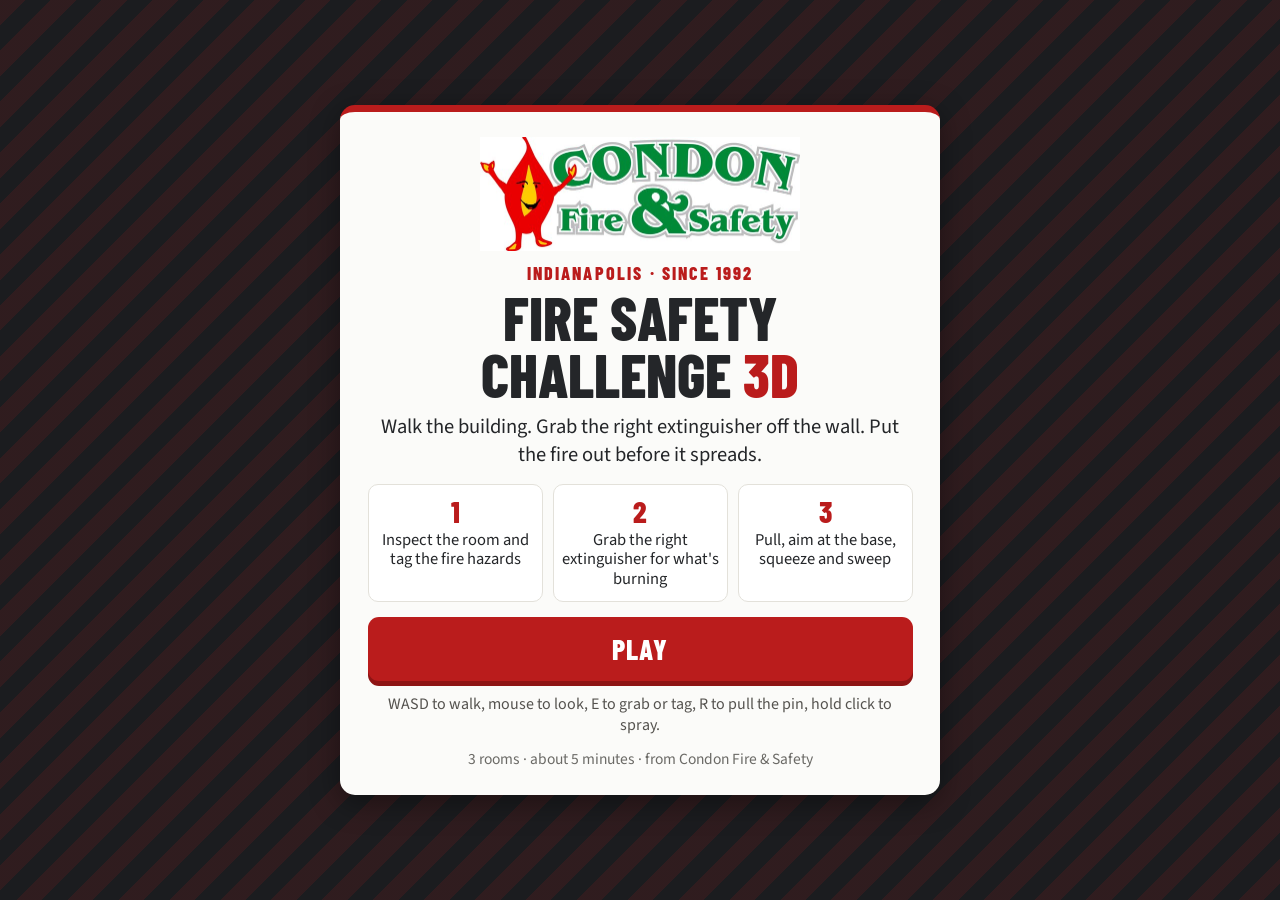
==== 3d/index.html @ 9fadb609 "Add first-person 3D version at /3d/" ====
<!DOCTYPE html>
<html lang="en">
<head>
<meta charset="utf-8">
<meta name="viewport" content="width=device-width,initial-scale=1,viewport-fit=cover,user-scalable=no">
<link rel="apple-touch-icon" sizes="180x180" href="icons/apple-touch-icon.png">
<link rel="icon" type="image/png" sizes="32x32" href="icons/favicon-32.png">
<link rel="icon" type="image/png" sizes="192x192" href="icons/icon-192.png">
<link rel="manifest" href="manifest.webmanifest">
<meta name="apple-mobile-web-app-title" content="Fire Safety 3D">
<meta name="apple-mobile-web-app-capable" content="yes">
<meta name="mobile-web-app-capable" content="yes">
<meta name="apple-mobile-web-app-status-bar-style" content="black-translucent">
<title>Fire Safety Challenge 3D | Condon Fire &amp; Safety</title>
<meta name="description" content="Walk the building, grab the right extinguisher off the wall and put the fire out before it spreads. A free 3D fire safety game from Condon Fire &amp; Safety in Indianapolis.">
<meta property="og:title" content="Fire Safety Challenge 3D | Condon Fire &amp; Safety">
<meta property="og:description" content="Grab the right extinguisher and put the fire out before it spreads. Play the free 3D game from Condon Fire &amp; Safety, Indianapolis.">
<meta name="theme-color" content="#BA1C1C">
<style>
@font-face{font-family:'Barlow Condensed';font-weight:600;font-display:block;src:url([data-uri]) format('woff2')}
@font-face{font-family:'Barlow Condensed';font-weight:800;font-display:block;src:url([data-uri]) format('woff2')}
@font-face{font-family:'Source Sans 3';font-weight:200 900;font-display:block;src:url([data-uri]) format('woff2')}
:root{--red:#BA1C1C;--redd:#8E1414;--char:#242629;--char2:#33363B;--off:#FBFBF9;--green:#008937;--u:4px;--m:8px;
 --sat:env(safe-area-inset-top,0px);--sab:env(safe-area-inset-bottom,0px);--sal:env(safe-area-inset-left,0px);--sar:env(safe-area-inset-right,0px)}
*{box-sizing:border-box}
html,body{margin:0;width:100%;height:100%;background:#111;overflow:hidden;overscroll-behavior:none;position:fixed;inset:0}
body{font-family:'Source Sans 3',system-ui,-apple-system,Segoe UI,Roboto,sans-serif;color:var(--char);-webkit-user-select:none;user-select:none;-webkit-tap-highlight-color:transparent;-webkit-touch-callout:none;-webkit-text-size-adjust:100%}
#game{position:fixed;inset:0;overflow:hidden;touch-action:none}
#game canvas{position:absolute;inset:0;width:100%;height:100%;display:block;touch-action:none}
/* ---------- HUD ---------- */
#hud{position:absolute;inset:0;pointer-events:none;display:none;font-family:'Barlow Condensed',sans-serif;color:#fff}
#hud.on{display:block}
#bar{position:absolute;left:calc(var(--sal) + var(--m));right:calc(var(--sar) + var(--m));top:calc(var(--sat) + var(--m));display:flex;justify-content:space-between;align-items:flex-start;gap:var(--m)}
.chip{background:rgba(20,21,24,.72);border-radius:calc(var(--m)*1.1);padding:calc(var(--m)*.7) calc(var(--m)*1.3);border-left:4px solid var(--red)}
#roomT{font-weight:800;font-size:calc(var(--m)*2.1);letter-spacing:.06em;text-transform:uppercase;line-height:1}
#objT{font-weight:600;font-size:calc(var(--m)*1.9);line-height:1.1;margin-top:calc(var(--m)*.35);color:#ffd9a0;max-width:46vw}
#scoreBox{text-align:right;border-left:0;border-right:4px solid var(--red);margin-right:calc(var(--m)*5.4)}
#scoreT{font-weight:800;font-size:calc(var(--m)*2.6);line-height:1}
#timeT{font-weight:600;font-size:calc(var(--m)*1.8);color:#ddd;line-height:1.1;margin-top:calc(var(--m)*.3)}
#arrow{position:absolute;left:50%;top:calc(var(--sat) + var(--m)*8.6);width:calc(var(--m)*5);height:calc(var(--m)*5);margin-left:calc(var(--m)*-2.5);display:none;filter:drop-shadow(0 1px 3px rgba(0,0,0,.8))}
#arrow svg{width:100%;height:100%}
#arrowL{position:absolute;left:50%;top:calc(var(--sat) + var(--m)*13.8);transform:translateX(-50%);font-weight:800;font-size:calc(var(--m)*1.6);letter-spacing:.08em;text-transform:uppercase;text-shadow:0 1px 3px #000;white-space:nowrap;display:none}
#cross{position:absolute;left:50%;top:50%;width:calc(var(--m)*3.2);height:calc(var(--m)*3.2);margin:calc(var(--m)*-1.6) 0 0 calc(var(--m)*-1.6);border:2px solid rgba(255,255,255,.85);border-radius:50%;box-shadow:0 0 0 1px rgba(0,0,0,.5)}
#cross::after{content:'';position:absolute;left:50%;top:50%;width:4px;height:4px;margin:-2px 0 0 -2px;background:#fff;border-radius:50%}
#cross.hot{border-color:#ffd23f;transform:scale(1.25)}
#cross.base{border-color:#3fe07a}
#cross.high{border-color:#ff9a3c}
#prompt{position:absolute;left:50%;top:calc(50% + var(--m)*3);transform:translateX(-50%);font-weight:800;font-size:calc(var(--m)*2);letter-spacing:.05em;text-transform:uppercase;background:rgba(20,21,24,.75);padding:calc(var(--m)*.5) calc(var(--m)*1.2);border-radius:var(--m);white-space:nowrap;display:none}
#prompt small{display:block;font-weight:600;font-size:.78em;letter-spacing:.02em;text-transform:none;color:#ddd}
#toast{position:absolute;left:50%;top:calc(var(--sat) + 22%);transform:translateX(-50%);max-width:min(88vw,620px);background:rgba(20,21,24,.86);color:#fff;border-radius:calc(var(--m)*1.2);padding:calc(var(--m)*1.1) calc(var(--m)*1.8);font-family:'Source Sans 3',sans-serif;font-size:calc(var(--m)*1.85);line-height:1.25;text-align:center;display:none;border-top:4px solid #888}
#toast b{display:block;font-family:'Barlow Condensed',sans-serif;font-weight:800;font-size:1.25em;letter-spacing:.04em;text-transform:uppercase;margin-bottom:2px}
#toast.good{border-top-color:#2ecc71}#toast.bad{border-top-color:#ff4d3d}#toast.warn{border-top-color:#ffb020}
#pops{position:absolute;inset:0}
.pop{position:absolute;left:50%;top:42%;transform:translateX(-50%);font-weight:800;font-size:calc(var(--m)*3);text-shadow:0 2px 4px #000;animation:pop 1.2s ease-out forwards;white-space:nowrap}
@keyframes pop{0%{opacity:0;transform:translate(-50%,10px) scale(.8)}15%{opacity:1;transform:translate(-50%,0) scale(1.1)}100%{opacity:0;transform:translate(-50%,-60px) scale(1)}}
#extP{position:absolute;left:50%;bottom:calc(var(--sab) + var(--m));transform:translateX(-50%);display:none;align-items:center;gap:calc(var(--m)*1);background:rgba(20,21,24,.72);border-radius:calc(var(--m)*1.2);padding:calc(var(--m)*.7) calc(var(--m)*1.2)}
#extN{font-weight:800;font-size:calc(var(--m)*1.9);letter-spacing:.04em;line-height:1;white-space:nowrap}
#extN small{display:block;font-weight:600;font-size:.8em;color:#ccc;letter-spacing:0}
#gauge{width:calc(var(--m)*9);height:calc(var(--m)*1.2);border-radius:99px;background:#444;overflow:hidden}
#gauge i{display:block;height:100%;width:100%;background:#2ecc71}
#pass{display:flex;gap:4px}
#pass span{width:calc(var(--m)*3.4);height:calc(var(--m)*3.4);border-radius:var(--m);background:#3a3c40;color:#999;font-weight:800;font-size:calc(var(--m)*2);display:flex;align-items:center;justify-content:center;position:relative;overflow:hidden}
#pass span.on{background:var(--green);color:#fff}
#pass span.warn{background:#c77a00;color:#fff}
#pass span em{position:absolute;left:0;bottom:0;height:3px;background:#ffd23f;width:0}
#keys{position:absolute;left:calc(var(--sal) + var(--m));bottom:calc(var(--sab) + var(--m));font-family:'Source Sans 3',sans-serif;font-size:calc(var(--m)*1.5);color:#eee;background:rgba(20,21,24,.6);padding:calc(var(--m)*.6) calc(var(--m)*1);border-radius:var(--m);line-height:1.35;display:none}
#keys b{font-family:'Barlow Condensed',sans-serif;font-weight:800;color:#ffd23f}
#lockHint{position:absolute;left:50%;top:62%;transform:translateX(-50%);font-weight:800;font-size:calc(var(--m)*2.2);letter-spacing:.05em;text-transform:uppercase;background:rgba(186,28,28,.92);padding:calc(var(--m)*.8) calc(var(--m)*1.6);border-radius:var(--m);display:none;white-space:nowrap}
#flash{position:absolute;inset:0;pointer-events:none;opacity:0;background:#fff;transition:opacity .35s}
#vign{position:absolute;inset:0;pointer-events:none;opacity:0;background:radial-gradient(ellipse at center,rgba(0,0,0,0) 45%,rgba(140,20,0,.55) 100%)}
/* touch controls */
.tc{display:none}
body.touch #hud.on .tc{display:flex}
body.touch #hud.on #keys{display:none!important}
#joy{position:absolute;width:calc(var(--m)*13);height:calc(var(--m)*13);margin:calc(var(--m)*-6.5) 0 0 calc(var(--m)*-6.5);border-radius:50%;background:rgba(255,255,255,.12);border:2px solid rgba(255,255,255,.35);display:none!important;pointer-events:none}
#joy.on{display:block!important}
#knob{position:absolute;left:50%;top:50%;width:calc(var(--m)*5.6);height:calc(var(--m)*5.6);border-radius:50%;background:rgba(255,255,255,.55);transform:translate(-50%,-50%)}
#joyHint{position:absolute;left:calc(var(--sal) + var(--m)*3);bottom:calc(var(--sab) + var(--m)*9);font-weight:800;font-size:calc(var(--m)*1.6);letter-spacing:.06em;color:rgba(255,255,255,.75);text-transform:uppercase;width:calc(var(--m)*14);height:calc(var(--m)*14);border-radius:50%;border:2px dashed rgba(255,255,255,.35);align-items:center;justify-content:center;text-align:center;line-height:1.1;pointer-events:none}
.tbtn{position:absolute;pointer-events:auto;border-radius:50%;align-items:center;justify-content:center;text-align:center;font-family:'Barlow Condensed',sans-serif;font-weight:800;text-transform:uppercase;letter-spacing:.04em;color:#fff;border:3px solid rgba(255,255,255,.75);touch-action:none;line-height:1}
#bSpray{right:calc(var(--sar) + var(--m)*2);bottom:calc(var(--sab) + var(--m)*8.5);width:calc(var(--m)*12.5);height:calc(var(--m)*12.5);background:rgba(186,28,28,.78);font-size:calc(var(--m)*2.3);flex-direction:column}
#bSpray small{font-size:.58em;font-weight:600;letter-spacing:.02em;margin-top:3px;opacity:.9}
#bSpray.down{background:rgba(255,80,60,.95);transform:scale(.95)}
#bSpray.off{opacity:.35}
#bAct{right:calc(var(--sar) + var(--m)*15.5);bottom:calc(var(--sab) + var(--m)*16);width:calc(var(--m)*9.4);height:calc(var(--m)*9.4);background:rgba(0,137,55,.85);font-size:calc(var(--m)*1.75);padding:4px}
#bAct.hide{display:none!important}
#bAct.down{transform:scale(.93)}
#bPin{right:calc(var(--sar) + var(--m)*2.2);bottom:calc(var(--sab) + var(--m)*23);width:calc(var(--m)*12);height:calc(var(--m)*6);border-radius:calc(var(--m)*3);background:rgba(255,200,40,.9);color:#242629;border-color:#fff;font-size:calc(var(--m)*1.8)}
#bPin.hide{display:none!important}
#bPin i{font-style:normal;display:inline-block;margin-left:4px}
#topBtns{position:absolute;right:calc(var(--sar) + var(--m));top:calc(var(--sat) + var(--m));display:flex;flex-direction:column;gap:6px;pointer-events:auto}
.sq{width:calc(var(--m)*4.4);height:calc(var(--m)*4.4);border-radius:50%;border:0;background:rgba(20,21,24,.72);color:#fff;font-size:calc(var(--m)*2);cursor:pointer;touch-action:manipulation;display:flex;align-items:center;justify-content:center;padding:0}
/* ---------- overlays (same look as the 2D game) ---------- */
.ov{position:fixed;inset:0;display:none;flex-direction:column;align-items:center;justify-content:flex-start;padding:calc(var(--u)*4 + var(--sat)) calc(var(--u)*4 + var(--sar)) calc(var(--u)*4 + var(--sab)) calc(var(--u)*4 + var(--sal));text-align:center;background:rgba(36,38,41,.84);-webkit-backdrop-filter:blur(3px);backdrop-filter:blur(3px);overflow-y:auto;touch-action:pan-y;z-index:20;-webkit-overflow-scrolling:touch}
.ov.on{display:flex}
#title{background:#1b1c1f repeating-linear-gradient(135deg,rgba(186,28,28,.13) 0 18px,transparent 18px 36px)}
.panel{margin:auto 0;flex-shrink:0;background:var(--off);border-radius:calc(var(--u)*3);width:100%;max-width:calc(var(--u)*120);padding:calc(var(--u)*5) calc(var(--u)*5.5);box-shadow:0 calc(var(--u)*1.5) calc(var(--u)*6) rgba(0,0,0,.4);border-top:calc(var(--u)*1.4) solid var(--red)}
.logo{display:block;width:62%;max-width:320px;margin:0 auto calc(var(--u)*2.5)}
.kick{font:800 calc(var(--u)*3.6)/1 'Barlow Condensed',sans-serif;letter-spacing:.12em;color:var(--red);text-transform:uppercase}
h1,h2{font-family:'Barlow Condensed',sans-serif;font-weight:800;text-transform:uppercase;margin:calc(var(--u)*1.5) 0;line-height:.95;color:var(--char)}
h1{font-size:calc(var(--u)*12)}h1 em{font-style:normal;color:var(--red)}h2{font-size:calc(var(--u)*9)}
p{font-size:calc(var(--u)*4.1);line-height:1.35;margin:calc(var(--u)*2) 0}
.steps{display:flex;gap:calc(var(--u)*2);margin:calc(var(--u)*3) 0}
.steps div{flex:1;background:#fff;border:1px solid #e3e1da;border-radius:calc(var(--u)*2);padding:calc(var(--u)*2.2) calc(var(--u)*1.2);font-size:calc(var(--u)*3.3);line-height:1.2}
.steps b{display:block;font:800 calc(var(--u)*6)/1 'Barlow Condensed',sans-serif;color:var(--red);margin-bottom:calc(var(--u)*1)}
.classes{display:grid;grid-template-columns:1fr 1fr;gap:calc(var(--u)*1.6);margin:calc(var(--u)*2.5) 0;text-align:left}
.classes div{background:#fff;border:1px solid #e3e1da;border-radius:calc(var(--u)*1.8);padding:calc(var(--u)*1.6) calc(var(--u)*2);font-size:calc(var(--u)*3.2);line-height:1.2;display:flex;align-items:center;gap:calc(var(--u)*2)}
.classes b{font:800 calc(var(--u)*7)/1 'Barlow Condensed',sans-serif;color:#fff;background:var(--char);border-radius:calc(var(--u)*1.2);min-width:calc(var(--u)*9);text-align:center;padding:calc(var(--u)*.8) 0}
.classes .A b{background:#1f8f3a}.classes .B b{background:#c0392b}.classes .C b{background:#2367c9}.classes .K b{background:#222}
.btn{display:block;width:100%;border:0;border-radius:calc(var(--u)*2.2);padding:calc(var(--u)*3.6) calc(var(--u)*3);margin:calc(var(--u)*2.4) 0 0;font:800 calc(var(--u)*5.6)/1 'Barlow Condensed',sans-serif;letter-spacing:.05em;text-transform:uppercase;text-decoration:none;cursor:pointer;background:var(--red);color:#fff;box-shadow:0 calc(var(--u)*1) 0 var(--redd);touch-action:manipulation}
.btn:active{transform:translateY(calc(var(--u)*.6));box-shadow:0 calc(var(--u)*.4) 0 var(--redd)}
.btn.ghost{background:transparent;color:var(--char);box-shadow:none;border:2px solid #cfcac0;font-size:calc(var(--u)*4.6);padding:calc(var(--u)*2.8)}
.row{display:flex;gap:calc(var(--u)*2)}.row .btn{flex:1}
.tip{background:#fff;border-left:calc(var(--u)*1.2) solid var(--green);border-radius:calc(var(--u)*1.5);text-align:left;padding:calc(var(--u)*2.5) calc(var(--u)*3);margin:calc(var(--u)*3) 0 calc(var(--u)*1);font-size:calc(var(--u)*3.8);line-height:1.35}
.tip b{display:block;font:800 calc(var(--u)*3.4)/1 'Barlow Condensed',sans-serif;letter-spacing:.1em;color:var(--green);margin-bottom:calc(var(--u)*1)}
.res{text-align:left;margin:calc(var(--u)*2) 0;font-size:calc(var(--u)*3.6);line-height:1.3}
.res div{display:flex;justify-content:space-between;gap:calc(var(--u)*3);padding:calc(var(--u)*1) 0;border-bottom:1px solid #e6e3dc}
.res div span:last-child{font-weight:800;white-space:nowrap}
.res .neg span:last-child{color:#c0392b}.res .pos span:last-child{color:var(--green)}
.big{font:800 calc(var(--u)*20)/1 'Barlow Condensed',sans-serif;color:var(--red);margin:calc(var(--u)*1) 0}
.stats{display:flex;gap:calc(var(--u)*2);margin:calc(var(--u)*3) 0}
.stats div{flex:1;background:#fff;border-radius:calc(var(--u)*1.8);padding:calc(var(--u)*2);font-size:calc(var(--u)*3.1);border:1px solid #e3e1da}
.stats b{display:block;font:800 calc(var(--u)*7)/1 'Barlow Condensed',sans-serif}
.cta{background:var(--char);color:#fff;border-radius:calc(var(--u)*2.5);padding:calc(var(--u)*4);margin-top:calc(var(--u)*3)}
.cta h3{font:800 calc(var(--u)*6.4)/1 'Barlow Condensed',sans-serif;text-transform:uppercase;margin:0 0 calc(var(--u)*1.5)}
.cta p{margin:0 0 calc(var(--u)*1);font-size:calc(var(--u)*3.7);color:#d9d7d0}
.small{font-size:calc(var(--u)*3.1);color:#6b6a66;margin:calc(var(--u)*2.5) 0 0;line-height:1.35}
.cta .small{color:#b9b7b0}
.best{font:600 calc(var(--u)*4)/1 'Barlow Condensed',sans-serif;letter-spacing:.06em;color:#6b6a66;margin-top:calc(var(--u)*2.5);text-transform:uppercase}
.perf{display:none;margin:calc(var(--u)*2.2) 0 0;font-size:calc(var(--u)*3.4);line-height:1.3;color:#3d3c39}
.perf b{display:block;font:800 calc(var(--u)*5.4)/1 'Barlow Condensed',sans-serif;letter-spacing:.06em;color:var(--green);text-transform:uppercase;margin-bottom:calc(var(--u)*.8)}
#eReward{display:none;background:var(--green);box-shadow:0 calc(var(--u)*1) 0 #00602a}
#reward .panel{text-align:left}#reward h2{font-size:calc(var(--u)*8)}
#reward p{font-size:calc(var(--u)*3.8);line-height:1.35;margin:calc(var(--u)*1.5) 0}
.pv{background:#fff3c4;border:2px solid #e2b11a;border-radius:calc(var(--u)*1.5);padding:calc(var(--u)*2) calc(var(--u)*2.6);font-size:calc(var(--u)*3.4);line-height:1.3;margin-bottom:calc(var(--u)*2.5);color:#5a4500}
#end .panel{max-width:calc(var(--u)*125)}
#end .logo{width:46%}
#end .big{font-size:calc(var(--u)*15);margin:0}
.ctrlnote{font-size:calc(var(--u)*3.2);color:#55534f;margin-top:calc(var(--u)*2);line-height:1.35}
.btn:focus-visible,.sq:focus-visible{outline:3px solid #ffd23f;outline-offset:3px}
#loading{position:fixed;inset:0;display:flex;align-items:center;justify-content:center;background:#1b1c1f;color:#fff;font:800 22px 'Barlow Condensed',sans-serif;letter-spacing:.1em;z-index:30}
#loading.off{display:none}
#noGL{display:none}
@media (orientation:landscape) and (max-height:500px){
 .panel{max-width:min(calc(var(--u)*175),94vw)}
 #title .panel{display:grid;grid-template-columns:1fr 1.15fr;column-gap:calc(var(--u)*5);align-items:center;text-align:left}
 #title .tcol1{grid-column:1}#title .tcol2{grid-column:2;grid-row:1/span 2}
 #title .logo{margin-left:0}
 #end .panel{display:grid;grid-template-columns:1fr 1.1fr;column-gap:calc(var(--u)*5);align-items:center}
 #end .ecol{grid-column:1;grid-row:1}#end .cta{grid-column:2;grid-row:1/3;margin-top:0}#end .erow{grid-column:1;grid-row:2;align-self:start}
}
</style>
</head>
<body>
<div id="loading">LOADING&hellip;</div>
<div id="game">
 <div id="hud">
  <div id="bar">
   <div class="chip"><div id="roomT">The Office &middot; 1/3</div><div id="objT"></div></div>
   <div class="chip" id="scoreBox"><div id="scoreT">0</div><div id="timeT">0:00</div></div>
  </div>
  <div id="arrow"><svg viewBox="0 0 40 40"><path d="M20 3 L35 34 L20 26 L5 34 Z" fill="#ffd23f" stroke="#000" stroke-width="2" stroke-linejoin="round"/></svg></div>
  <div id="arrowL"></div>
  <div id="cross"></div>
  <div id="prompt"></div>
  <div id="toast"></div>
  <div id="pops"></div>
  <div id="extP"><div id="extN">ABC<small>Class A B C</small></div><div><div id="gauge"><i></i></div></div><div id="pass"><span id="pP">P<em></em></span><span id="pA">A</span><span id="pS">S</span><span id="pW">S<em></em></span></div></div>
  <div id="keys"><b>WASD</b> move &middot; <b>Mouse</b> look &middot; <b>E</b> grab / tag / pull station &middot; <b>R</b> pull pin &middot; <b>Hold click</b> or <b>Space</b> to spray, move the mouse side to side to sweep &middot; <b>Esc</b> pause</div>
  <div id="lockHint">Click to look around</div>
  <div class="tc" id="joyHint">Move</div>
  <div class="tc" id="joy"><div id="knob"></div></div>
  <div class="tc tbtn" id="bSpray">Spray<small>hold &amp; slide</small></div>
  <div class="tc tbtn" id="bAct">Grab</div>
  <div class="tc tbtn hide" id="bPin">Pull pin <i>&rarr;</i></div>
  <div id="topBtns"><button class="sq" id="bPause" aria-label="Pause">&#10074;&#10074;</button><button class="sq" id="mute" aria-label="Sound on or off">&#128266;</button></div>
  <div id="vign"></div>
  <div id="flash"></div>
 </div>
</div>
<img id="logoImg" src="[data-uri]" alt="" style="display:none">

<div class="ov on" id="title"><div class="panel">
 <div class="tcol1">
  <img class="logo" src="[data-uri]" alt="Condon Fire &amp; Safety">
  <div class="kick">Indianapolis &middot; Since 1992</div>
  <h1>Fire Safety<br>Challenge <em>3D</em></h1>
  <p>Walk the building. Grab the right extinguisher off the wall. Put the fire out before it spreads.</p>
 </div>
 <div class="tcol2">
  <div class="steps"><div><b>1</b>Inspect the room and tag the fire hazards</div><div><b>2</b>Grab the right extinguisher for what's burning</div><div><b>3</b>Pull, aim at the base, squeeze and sweep</div></div>
  <button class="btn" id="play">Play</button>
  <div class="best" id="bestT"></div>
  <div class="ctrlnote" id="ctrlNote"></div>
  <div class="small">3 rooms &middot; about 5 minutes &middot; from Condon Fire &amp; Safety</div>
 </div>
</div></div>

<div class="ov" id="card"><div class="panel">
 <div class="kick" id="cKick"></div>
 <h2 id="cHead"></h2>
 <p id="cBody"></p>
 <div id="cExtra"></div>
 <div class="tip" id="cTip"><b>CONDON TIP</b><span></span></div>
 <button class="btn" id="cBtn">Start</button>
</div></div>

<div class="ov" id="end"><div class="panel"><div class="ecol">
 <img class="logo" src="[data-uri]" alt="Condon Fire &amp; Safety">
 <div class="kick">Your score</div>
 <div class="big" id="eScore">0</div>
 <div class="stats"><div><b id="eHaz">0/12</b>hazards found</div><div><b id="eFire">0/3</b>fires out</div><div><b id="eRush">0/1</b>kitchen pull</div></div>
 <div class="best" id="eBest"></div>
 <div class="perf" id="ePerfect"></div>
 <button class="btn" id="eReward" type="button">Claim 5% off</button>
 </div>
 <div class="cta">
  <h3>Is your building ready for real?</h3>
  <p>Condon inspects and services extinguishers, exit and emergency lights, kitchen and paint booth suppression, and hydrants, and runs hands-on extinguisher training.</p>
  <a class="btn" id="eBook" href="https://condonfire.com/request-service" target="_blank" rel="noopener">Book an inspection</a>
  <div class="row"><a class="btn" id="eCall" href="tel:+13177870472" style="background:#fff;color:#242629;box-shadow:0 calc(var(--u)*1) 0 #9a9890">Call 317-787-0472</a><a class="btn" id="eTrain" href="https://condonfire.com/request-service" target="_blank" rel="noopener" style="background:var(--green);box-shadow:0 calc(var(--u)*1) 0 #00602a">Book training</a></div>
  <div class="small">Veteran-founded, locally owned &middot; 5324 English Ave, Indianapolis &middot; Mon&ndash;Fri 8 a.m.&ndash;4 p.m. &middot; 24-hour emergency service &middot; <a href="https://condonfire.com/" target="_blank" rel="noopener" style="color:#fff">condonfire.com</a></div>
 </div>
 <div class="row erow"><button class="btn ghost" id="eShare">Share score</button><button class="btn ghost" id="eAgain">Play again</button></div>
</div></div>

<div class="ov" id="pause"><div class="panel">
 <div class="kick">Paused</div>
 <h2>Game paused</h2>
 <p>The clock and the fire are stopped. Pick up right where you left off.</p>
 <button class="btn" id="pBtn">Resume</button>
 <button class="btn ghost" id="pQuit">Quit to title</button>
</div></div>

<div class="ov" id="reward"><div class="panel">
 <div class="pv" id="rPrev"><b>Preview only.</b> This reward isn't an active offer yet, and this code can't be used.</div>
 <div class="kick">Top score reward</div>
 <h2>5% off your next Condon service</h2>
 <div id="rDone"><div class="tip"><b id="rDoneHead">Your reward code</b><span id="rDoneBody"></span></div></div>
 <button class="btn ghost" id="rBack" type="button">Back to my score</button>
</div></div>

<div class="ov" id="noGL"><div class="panel"><div class="kick">Sorry</div><h2>3D isn't available</h2><p>This browser couldn't start 3D graphics. Try Safari or Chrome, or play the original Fire Safety Challenge.</p><a class="btn" href="https://johnny4958.github.io/condon-fire-game/">Play the original</a></div></div>
<script>(()=>{var Wu=0,kc=1,Xu=2;var Vh=1,qu=2,Ln=3,ti=0,Ge=1,Ke=2,Kn=0,Jn=1,Ur=2,Hc=3,Vc=4,Yu=5,_i=100,$u=101,Zu=102,Ku=103,Ju=104,Qu=200,ju=201,td=202,ed=203,wo=204,To=205,nd=206,id=207,sd=208,rd=209,ad=210,od=211,ld=212,cd=213,hd=214,Ao=0,Ro=1,Co=2,es=3,Po=4,Io=5,Lo=6,Do=7,da=0,ud=1,dd=2,Qn=0,fd=1,pd=2,md=3,gd=4,_d=5,xd=6,yd=7;var Gh=300,ns=301,is=302,Uo=303,No=304,fa=306,Ds=1e3,yi=1001,Fo=1002,en=1003,vd=1004;var tr=1005;var hn=1006,Ha=1007;var vi=1008;var Fn=1009,Wh=1010,Xh=1011,Us=1012,Kl=1013,Mi=1014,Un=1015,Vs=1016,Jl=1017,Ql=1018,ss=1020,qh=35902,Yh=1021,$h=1022,un=1023,Zh=1024,Kh=1025,Qi=1026,rs=1027,Jh=1028,jl=1029,Qh=1030,tc=1031;var ec=1033,Rr=33776,Cr=33777,Pr=33778,Ir=33779,Oo=35840,Bo=35841,zo=35842,ko=35843,Ho=36196,Vo=37492,Go=37496,Wo=37808,Xo=37809,qo=37810,Yo=37811,$o=37812,Zo=37813,Ko=37814,Jo=37815,Qo=37816,jo=37817,tl=37818,el=37819,nl=37820,il=37821,Lr=36492,sl=36494,rl=36495,jh=36283,al=36284,ol=36285,ll=36286;var Nr=2300,cl=2301,Va=2302,Gc=2400,Wc=2401,Xc=2402;var Md=3200,Sd=3201;var nc=0,bd=1,$n="",Ve="srgb",si="srgb-linear",ic="display-p3",pa="display-p3-linear",Fr="linear",le="srgb",Or="rec709",Br="p3";var Di=7680;var qc=519,Ed=512,wd=513,Td=514,tu=515,Ad=516,Rd=517,Cd=518,Pd=519,hl=35044,ma=35048;var Yc="300 es",Nn=2e3,zr=2001,ei=class{addEventListener(t,e){this._listeners===void 0&&(this._listeners={});let n=this._listeners;n[t]===void 0&&(n[t]=[]),n[t].indexOf(e)===-1&&n[t].push(e)}hasEventListener(t,e){if(this._listeners===void 0)return!1;let n=this._listeners;return n[t]!==void 0&&n[t].indexOf(e)!==-1}removeEventListener(t,e){if(this._listeners===void 0)return;let s=this._listeners[t];if(s!==void 0){let r=s.indexOf(e);r!==-1&&s.splice(r,1)}}dispatchEvent(t){if(this._listeners===void 0)return;let n=this._listeners[t.type];if(n!==void 0){t.target=this;let s=n.slice(0);for(let r=0,a=s.length;r<a;r++)s[r].call(this,t);t.target=null}}},Ie=["00","01","02","03","04","05","06","07","08","09","0a","0b","0c","0d","0e","0f","10","11","12","13","14","15","16","17","18","19","1a","1b","1c","1d","1e","1f","20","21","22","23","24","25","26","27","28","29","2a","2b","2c","2d","2e","2f","30","31","32","33","34","35","36","37","38","39","3a","3b","3c","3d","3e","3f","40","41","42","43","44","45","46","47","48","49","4a","4b","4c","4d","4e","4f","50","51","52","53","54","55","56","57","58","59","5a","5b","5c","5d","5e","5f","60","61","62","63","64","65","66","67","68","69","6a","6b","6c","6d","6e","6f","70","71","72","73","74","75","76","77","78","79","7a","7b","7c","7d","7e","7f","80","81","82","83","84","85","86","87","88","89","8a","8b","8c","8d","8e","8f","90","91","92","93","94","95","96","97","98","99","9a","9b","9c","9d","9e","9f","a0","a1","a2","a3","a4","a5","a6","a7","a8","a9","aa","ab","ac","ad","ae","af","b0","b1","b2","b3","b4","b5","b6","b7","b8","b9","ba","bb","bc","bd","be","bf","c0","c1","c2","c3","c4","c5","c6","c7","c8","c9","ca","cb","cc","cd","ce","cf","d0","d1","d2","d3","d4","d5","d6","d7","d8","d9","da","db","dc","dd","de","df","e0","e1","e2","e3","e4","e5","e6","e7","e8","e9","ea","eb","ec","ed","ee","ef","f0","f1","f2","f3","f4","f5","f6","f7","f8","f9","fa","fb","fc","fd","fe","ff"];var Ga=Math.PI/180,ul=180/Math.PI;function jn(){let i=Math.random()*4294967295|0,t=Math.random()*4294967295|0,e=Math.random()*4294967295|0,n=Math.random()*4294967295|0;return(Ie[i&255]+Ie[i>>8&255]+Ie[i>>16&255]+Ie[i>>24&255]+"-"+Ie[t&255]+Ie[t>>8&255]+"-"+Ie[t>>16&15|64]+Ie[t>>24&255]+"-"+Ie[e&63|128]+Ie[e>>8&255]+"-"+Ie[e>>16&255]+Ie[e>>24&255]+Ie[n&255]+Ie[n>>8&255]+Ie[n>>16&255]+Ie[n>>24&255]).toLowerCase()}function De(i,t,e){return Math.max(t,Math.min(e,i))}function Id(i,t){return(i%t+t)%t}function Wa(i,t,e){return(1-e)*i+e*t}function Sn(i,t){switch(t.constructor){case Float32Array:return i;case Uint32Array:return i/4294967295;case Uint16Array:return i/65535;case Uint8Array:return i/255;case Int32Array:return Math.max(i/2147483647,-1);case Int16Array:return Math.max(i/32767,-1);case Int8Array:return Math.max(i/127,-1);default:throw new Error("Invalid component type.")}}function ie(i,t){switch(t.constructor){case Float32Array:return i;case Uint32Array:return Math.round(i*4294967295);case Uint16Array:return Math.round(i*65535);case Uint8Array:return Math.round(i*255);case Int32Array:return Math.round(i*2147483647);case Int16Array:return Math.round(i*32767);case Int8Array:return Math.round(i*127);default:throw new Error("Invalid component type.")}}var vt=class i{constructor(t=0,e=0){i.prototype.isVector2=!0,this.x=t,this.y=e}get width(){return this.x}set width(t){this.x=t}get height(){return this.y}set height(t){this.y=t}set(t,e){return this.x=t,this.y=e,this}setScalar(t){return this.x=t,this.y=t,this}setX(t){return this.x=t,this}setY(t){return this.y=t,this}setComponent(t,e){switch(t){case 0:this.x=e;break;case 1:this.y=e;break;default:throw new Error("index is out of range: "+t)}return this}getComponent(t){switch(t){case 0:return this.x;case 1:return this.y;default:throw new Error("index is out of range: "+t)}}clone(){return new this.constructor(this.x,this.y)}copy(t){return this.x=t.x,this.y=t.y,this}add(t){return this.x+=t.x,this.y+=t.y,this}addScalar(t){return this.x+=t,this.y+=t,this}addVectors(t,e){return this.x=t.x+e.x,this.y=t.y+e.y,this}addScaledVector(t,e){return this.x+=t.x*e,this.y+=t.y*e,this}sub(t){return this.x-=t.x,this.y-=t.y,this}subScalar(t){return this.x-=t,this.y-=t,this}subVectors(t,e){return this.x=t.x-e.x,this.y=t.y-e.y,this}multiply(t){return this.x*=t.x,this.y*=t.y,this}multiplyScalar(t){return this.x*=t,this.y*=t,this}divide(t){return this.x/=t.x,this.y/=t.y,this}divideScalar(t){return this.multiplyScalar(1/t)}applyMatrix3(t){let e=this.x,n=this.y,s=t.elements;return this.x=s[0]*e+s[3]*n+s[6],this.y=s[1]*e+s[4]*n+s[7],this}min(t){return this.x=Math.min(this.x,t.x),this.y=Math.min(this.y,t.y),this}max(t){return this.x=Math.max(this.x,t.x),this.y=Math.max(this.y,t.y),this}clamp(t,e){return this.x=Math.max(t.x,Math.min(e.x,this.x)),this.y=Math.max(t.y,Math.min(e.y,this.y)),this}clampScalar(t,e){return this.x=Math.max(t,Math.min(e,this.x)),this.y=Math.max(t,Math.min(e,this.y)),this}clampLength(t,e){let n=this.length();return this.divideScalar(n||1).multiplyScalar(Math.max(t,Math.min(e,n)))}floor(){return this.x=Math.floor(this.x),this.y=Math.floor(this.y),this}ceil(){return this.x=Math.ceil(this.x),this.y=Math.ceil(this.y),this}round(){return this.x=Math.round(this.x),this.y=Math.round(this.y),this}roundToZero(){return this.x=Math.trunc(this.x),this.y=Math.trunc(this.y),this}negate(){return this.x=-this.x,this.y=-this.y,this}dot(t){return this.x*t.x+this.y*t.y}cross(t){return this.x*t.y-this.y*t.x}lengthSq(){return this.x*this.x+this.y*this.y}length(){return Math.sqrt(this.x*this.x+this.y*this.y)}manhattanLength(){return Math.abs(this.x)+Math.abs(this.y)}normalize(){return this.divideScalar(this.length()||1)}angle(){return Math.atan2(-this.y,-this.x)+Math.PI}angleTo(t){let e=Math.sqrt(this.lengthSq()*t.lengthSq());if(e===0)return Math.PI/2;let n=this.dot(t)/e;return Math.acos(De(n,-1,1))}distanceTo(t){return Math.sqrt(this.distanceToSquared(t))}distanceToSquared(t){let e=this.x-t.x,n=this.y-t.y;return e*e+n*n}manhattanDistanceTo(t){return Math.abs(this.x-t.x)+Math.abs(this.y-t.y)}setLength(t){return this.normalize().multiplyScalar(t)}lerp(t,e){return this.x+=(t.x-this.x)*e,this.y+=(t.y-this.y)*e,this}lerpVectors(t,e,n){return this.x=t.x+(e.x-t.x)*n,this.y=t.y+(e.y-t.y)*n,this}equals(t){return t.x===this.x&&t.y===this.y}fromArray(t,e=0){return this.x=t[e],this.y=t[e+1],this}toArray(t=[],e=0){return t[e]=this.x,t[e+1]=this.y,t}fromBufferAttribute(t,e){return this.x=t.getX(e),this.y=t.getY(e),this}rotateAround(t,e){let n=Math.cos(e),s=Math.sin(e),r=this.x-t.x,a=this.y-t.y;return this.x=r*n-a*s+t.x,this.y=r*s+a*n+t.y,this}random(){return this.x=Math.random(),this.y=Math.random(),this}*[Symbol.iterator](){yield this.x,yield this.y}},Ot=class i{constructor(t,e,n,s,r,a,o,l,c){i.prototype.isMatrix3=!0,this.elements=[1,0,0,0,1,0,0,0,1],t!==void 0&&this.set(t,e,n,s,r,a,o,l,c)}set(t,e,n,s,r,a,o,l,c){let h=this.elements;return h[0]=t,h[1]=s,h[2]=o,h[3]=e,h[4]=r,h[5]=l,h[6]=n,h[7]=a,h[8]=c,this}identity(){return this.set(1,0,0,0,1,0,0,0,1),this}copy(t){let e=this.elements,n=t.elements;return e[0]=n[0],e[1]=n[1],e[2]=n[2],e[3]=n[3],e[4]=n[4],e[5]=n[5],e[6]=n[6],e[7]=n[7],e[8]=n[8],this}extractBasis(t,e,n){return t.setFromMatrix3Column(this,0),e.setFromMatrix3Column(this,1),n.setFromMatrix3Column(this,2),this}setFromMatrix4(t){let e=t.elements;return this.set(e[0],e[4],e[8],e[1],e[5],e[9],e[2],e[6],e[10]),this}multiply(t){return this.multiplyMatrices(this,t)}premultiply(t){return this.multiplyMatrices(t,this)}multiplyMatrices(t,e){let n=t.elements,s=e.elements,r=this.elements,a=n[0],o=n[3],l=n[6],c=n[1],h=n[4],u=n[7],d=n[2],m=n[5],g=n[8],v=s[0],f=s[3],p=s[6],w=s[1],x=s[4],b=s[7],L=s[2],R=s[5],T=s[8];return r[0]=a*v+o*w+l*L,r[3]=a*f+o*x+l*R,r[6]=a*p+o*b+l*T,r[1]=c*v+h*w+u*L,r[4]=c*f+h*x+u*R,r[7]=c*p+h*b+u*T,r[2]=d*v+m*w+g*L,r[5]=d*f+m*x+g*R,r[8]=d*p+m*b+g*T,this}multiplyScalar(t){let e=this.elements;return e[0]*=t,e[3]*=t,e[6]*=t,e[1]*=t,e[4]*=t,e[7]*=t,e[2]*=t,e[5]*=t,e[8]*=t,this}determinant(){let t=this.elements,e=t[0],n=t[1],s=t[2],r=t[3],a=t[4],o=t[5],l=t[6],c=t[7],h=t[8];return e*a*h-e*o*c-n*r*h+n*o*l+s*r*c-s*a*l}invert(){let t=this.elements,e=t[0],n=t[1],s=t[2],r=t[3],a=t[4],o=t[5],l=t[6],c=t[7],h=t[8],u=h*a-o*c,d=o*l-h*r,m=c*r-a*l,g=e*u+n*d+s*m;if(g===0)return this.set(0,0,0,0,0,0,0,0,0);let v=1/g;return t[0]=u*v,t[1]=(s*c-h*n)*v,t[2]=(o*n-s*a)*v,t[3]=d*v,t[4]=(h*e-s*l)*v,t[5]=(s*r-o*e)*v,t[6]=m*v,t[7]=(n*l-c*e)*v,t[8]=(a*e-n*r)*v,this}transpose(){let t,e=this.elements;return t=e[1],e[1]=e[3],e[3]=t,t=e[2],e[2]=e[6],e[6]=t,t=e[5],e[5]=e[7],e[7]=t,this}getNormalMatrix(t){return this.setFromMatrix4(t).invert().transpose()}transposeIntoArray(t){let e=this.elements;return t[0]=e[0],t[1]=e[3],t[2]=e[6],t[3]=e[1],t[4]=e[4],t[5]=e[7],t[6]=e[2],t[7]=e[5],t[8]=e[8],this}setUvTransform(t,e,n,s,r,a,o){let l=Math.cos(r),c=Math.sin(r);return this.set(n*l,n*c,-n*(l*a+c*o)+a+t,-s*c,s*l,-s*(-c*a+l*o)+o+e,0,0,1),this}scale(t,e){return this.premultiply(Xa.makeScale(t,e)),this}rotate(t){return this.premultiply(Xa.makeRotation(-t)),this}translate(t,e){return this.premultiply(Xa.makeTranslation(t,e)),this}makeTranslation(t,e){return t.isVector2?this.set(1,0,t.x,0,1,t.y,0,0,1):this.set(1,0,t,0,1,e,0,0,1),this}makeRotation(t){let e=Math.cos(t),n=Math.sin(t);return this.set(e,-n,0,n,e,0,0,0,1),this}makeScale(t,e){return this.set(t,0,0,0,e,0,0,0,1),this}equals(t){let e=this.elements,n=t.elements;for(let s=0;s<9;s++)if(e[s]!==n[s])return!1;return!0}fromArray(t,e=0){for(let n=0;n<9;n++)this.elements[n]=t[n+e];return this}toArray(t=[],e=0){let n=this.elements;return t[e]=n[0],t[e+1]=n[1],t[e+2]=n[2],t[e+3]=n[3],t[e+4]=n[4],t[e+5]=n[5],t[e+6]=n[6],t[e+7]=n[7],t[e+8]=n[8],t}clone(){return new this.constructor().fromArray(this.elements)}},Xa=new Ot;function eu(i){for(let t=i.length-1;t>=0;--t)if(i[t]>=65535)return!0;return!1}function kr(i){return document.createElementNS("http://www.w3.org/1999/xhtml",i)}function Ld(){let i=kr("canvas");return i.style.display="block",i}var $c={};function Dr(i){i in $c||($c[i]=!0,console.warn(i))}function Dd(i,t,e){return new Promise(function(n,s){function r(){switch(i.clientWaitSync(t,i.SYNC_FLUSH_COMMANDS_BIT,0)){case i.WAIT_FAILED:s();break;case i.TIMEOUT_EXPIRED:setTimeout(r,e);break;default:n()}}setTimeout(r,e)})}function Ud(i){let t=i.elements;t[2]=.5*t[2]+.5*t[3],t[6]=.5*t[6]+.5*t[7],t[10]=.5*t[10]+.5*t[11],t[14]=.5*t[14]+.5*t[15]}function Nd(i){let t=i.elements;t[11]===-1?(t[10]=-t[10]-1,t[14]=-t[14]):(t[10]=-t[10],t[14]=-t[14]+1)}var Zc=new Ot().set(.8224621,.177538,0,.0331941,.9668058,0,.0170827,.0723974,.9105199),Kc=new Ot().set(1.2249401,-.2249404,0,-.0420569,1.0420571,0,-.0196376,-.0786361,1.0982735),vs={[si]:{transfer:Fr,primaries:Or,luminanceCoefficients:[.2126,.7152,.0722],toReference:i=>i,fromReference:i=>i},[Ve]:{transfer:le,primaries:Or,luminanceCoefficients:[.2126,.7152,.0722],toReference:i=>i.convertSRGBToLinear(),fromReference:i=>i.convertLinearToSRGB()},[pa]:{transfer:Fr,primaries:Br,luminanceCoefficients:[.2289,.6917,.0793],toReference:i=>i.applyMatrix3(Kc),fromReference:i=>i.applyMatrix3(Zc)},[ic]:{transfer:le,primaries:Br,luminanceCoefficients:[.2289,.6917,.0793],toReference:i=>i.convertSRGBToLinear().applyMatrix3(Kc),fromReference:i=>i.applyMatrix3(Zc).convertLinearToSRGB()}},Fd=new Set([si,pa]),Qt={enabled:!0,_workingColorSpace:si,get workingColorSpace(){return this._workingColorSpace},set workingColorSpace(i){if(!Fd.has(i))throw new Error(`Unsupported working color space, "${i}".`);this._workingColorSpace=i},convert:function(i,t,e){if(this.enabled===!1||t===e||!t||!e)return i;let n=vs[t].toReference,s=vs[e].fromReference;return s(n(i))},fromWorkingColorSpace:function(i,t){return this.convert(i,this._workingColorSpace,t)},toWorkingColorSpace:function(i,t){return this.convert(i,t,this._workingColorSpace)},getPrimaries:function(i){return vs[i].primaries},getTransfer:function(i){return i===$n?Fr:vs[i].transfer},getLuminanceCoefficients:function(i,t=this._workingColorSpace){return i.fromArray(vs[t].luminanceCoefficients)}};function ji(i){return i<.04045?i*.0773993808:Math.pow(i*.9478672986+.0521327014,2.4)}function qa(i){return i<.0031308?i*12.92:1.055*Math.pow(i,.41666)-.055}var Ui,dl=class{static getDataURL(t){if(/^data:/i.test(t.src)||typeof HTMLCanvasElement>"u")return t.src;let e;if(t instanceof HTMLCanvasElement)e=t;else{Ui===void 0&&(Ui=kr("canvas")),Ui.width=t.width,Ui.height=t.height;let n=Ui.getContext("2d");t instanceof ImageData?n.putImageData(t,0,0):n.drawImage(t,0,0,t.width,t.height),e=Ui}return e.width>2048||e.height>2048?(console.warn("THREE.ImageUtils.getDataURL: Image converted to jpg for performance reasons",t),e.toDataURL("image/jpeg",.6)):e.toDataURL("image/png")}static sRGBToLinear(t){if(typeof HTMLImageElement<"u"&&t instanceof HTMLImageElement||typeof HTMLCanvasElement<"u"&&t instanceof HTMLCanvasElement||typeof ImageBitmap<"u"&&t instanceof ImageBitmap){let e=kr("canvas");e.width=t.width,e.height=t.height;let n=e.getContext("2d");n.drawImage(t,0,0,t.width,t.height);let s=n.getImageData(0,0,t.width,t.height),r=s.data;for(let a=0;a<r.length;a++)r[a]=ji(r[a]/255)*255;return n.putImageData(s,0,0),e}else if(t.data){let e=t.data.slice(0);for(let n=0;n<e.length;n++)e instanceof Uint8Array||e instanceof Uint8ClampedArray?e[n]=Math.floor(ji(e[n]/255)*255):e[n]=ji(e[n]);return{data:e,width:t.width,height:t.height}}else return console.warn("THREE.ImageUtils.sRGBToLinear(): Unsupported image type. No color space conversion applied."),t}},Od=0,Hr=class{constructor(t=null){this.isSource=!0,Object.defineProperty(this,"id",{value:Od++}),this.uuid=jn(),this.data=t,this.dataReady=!0,this.version=0}set needsUpdate(t){t===!0&&this.version++}toJSON(t){let e=t===void 0||typeof t=="string";if(!e&&t.images[this.uuid]!==void 0)return t.images[this.uuid];let n={uuid:this.uuid,url:""},s=this.data;if(s!==null){let r;if(Array.isArray(s)){r=[];for(let a=0,o=s.length;a<o;a++)s[a].isDataTexture?r.push(Ya(s[a].image)):r.push(Ya(s[a]))}else r=Ya(s);n.url=r}return e||(t.images[this.uuid]=n),n}};function Ya(i){return typeof HTMLImageElement<"u"&&i instanceof HTMLImageElement||typeof HTMLCanvasElement<"u"&&i instanceof HTMLCanvasElement||typeof ImageBitmap<"u"&&i instanceof ImageBitmap?dl.getDataURL(i):i.data?{data:Array.from(i.data),width:i.width,height:i.height,type:i.data.constructor.name}:(console.warn("THREE.Texture: Unable to serialize Texture."),{})}var Bd=0,Je=class i extends ei{constructor(t=i.DEFAULT_IMAGE,e=i.DEFAULT_MAPPING,n=yi,s=yi,r=hn,a=vi,o=un,l=Fn,c=i.DEFAULT_ANISOTROPY,h=$n){super(),this.isTexture=!0,Object.defineProperty(this,"id",{value:Bd++}),this.uuid=jn(),this.name="",this.source=new Hr(t),this.mipmaps=[],this.mapping=e,this.channel=0,this.wrapS=n,this.wrapT=s,this.magFilter=r,this.minFilter=a,this.anisotropy=c,this.format=o,this.internalFormat=null,this.type=l,this.offset=new vt(0,0),this.repeat=new vt(1,1),this.center=new vt(0,0),this.rotation=0,this.matrixAutoUpdate=!0,this.matrix=new Ot,this.generateMipmaps=!0,this.premultiplyAlpha=!1,this.flipY=!0,this.unpackAlignment=4,this.colorSpace=h,this.userData={},this.version=0,this.onUpdate=null,this.isRenderTargetTexture=!1,this.pmremVersion=0}get image(){return this.source.data}set image(t=null){this.source.data=t}updateMatrix(){this.matrix.setUvTransform(this.offset.x,this.offset.y,this.repeat.x,this.repeat.y,this.rotation,this.center.x,this.center.y)}clone(){return new this.constructor().copy(this)}copy(t){return this.name=t.name,this.source=t.source,this.mipmaps=t.mipmaps.slice(0),this.mapping=t.mapping,this.channel=t.channel,this.wrapS=t.wrapS,this.wrapT=t.wrapT,this.magFilter=t.magFilter,this.minFilter=t.minFilter,this.anisotropy=t.anisotropy,this.format=t.format,this.internalFormat=t.internalFormat,this.type=t.type,this.offset.copy(t.offset),this.repeat.copy(t.repeat),this.center.copy(t.center),this.rotation=t.rotation,this.matrixAutoUpdate=t.matrixAutoUpdate,this.matrix.copy(t.matrix),this.generateMipmaps=t.generateMipmaps,this.premultiplyAlpha=t.premultiplyAlpha,this.flipY=t.flipY,this.unpackAlignment=t.unpackAlignment,this.colorSpace=t.colorSpace,this.userData=JSON.parse(JSON.stringify(t.userData)),this.needsUpdate=!0,this}toJSON(t){let e=t===void 0||typeof t=="string";if(!e&&t.textures[this.uuid]!==void 0)return t.textures[this.uuid];let n={metadata:{version:4.6,type:"Texture",generator:"Texture.toJSON"},uuid:this.uuid,name:this.name,image:this.source.toJSON(t).uuid,mapping:this.mapping,channel:this.channel,repeat:[this.repeat.x,this.repeat.y],offset:[this.offset.x,this.offset.y],center:[this.center.x,this.center.y],rotation:this.rotation,wrap:[this.wrapS,this.wrapT],format:this.format,internalFormat:this.internalFormat,type:this.type,colorSpace:this.colorSpace,minFilter:this.minFilter,magFilter:this.magFilter,anisotropy:this.anisotropy,flipY:this.flipY,generateMipmaps:this.generateMipmaps,premultiplyAlpha:this.premultiplyAlpha,unpackAlignment:this.unpackAlignment};return Object.keys(this.userData).length>0&&(n.userData=this.userData),e||(t.textures[this.uuid]=n),n}dispose(){this.dispatchEvent({type:"dispose"})}transformUv(t){if(this.mapping!==Gh)return t;if(t.applyMatrix3(this.matrix),t.x<0||t.x>1)switch(this.wrapS){case Ds:t.x=t.x-Math.floor(t.x);break;case yi:t.x=t.x<0?0:1;break;case Fo:Math.abs(Math.floor(t.x)%2)===1?t.x=Math.ceil(t.x)-t.x:t.x=t.x-Math.floor(t.x);break}if(t.y<0||t.y>1)switch(this.wrapT){case Ds:t.y=t.y-Math.floor(t.y);break;case yi:t.y=t.y<0?0:1;break;case Fo:Math.abs(Math.floor(t.y)%2)===1?t.y=Math.ceil(t.y)-t.y:t.y=t.y-Math.floor(t.y);break}return this.flipY&&(t.y=1-t.y),t}set needsUpdate(t){t===!0&&(this.version++,this.source.needsUpdate=!0)}set needsPMREMUpdate(t){t===!0&&this.pmremVersion++}};Je.DEFAULT_IMAGE=null;Je.DEFAULT_MAPPING=Gh;Je.DEFAULT_ANISOTROPY=1;var se=class i{constructor(t=0,e=0,n=0,s=1){i.prototype.isVector4=!0,this.x=t,this.y=e,this.z=n,this.w=s}get width(){return this.z}set width(t){this.z=t}get height(){return this.w}set height(t){this.w=t}set(t,e,n,s){return this.x=t,this.y=e,this.z=n,this.w=s,this}setScalar(t){return this.x=t,this.y=t,this.z=t,this.w=t,this}setX(t){return this.x=t,this}setY(t){return this.y=t,this}setZ(t){return this.z=t,this}setW(t){return this.w=t,this}setComponent(t,e){switch(t){case 0:this.x=e;break;case 1:this.y=e;break;case 2:this.z=e;break;case 3:this.w=e;break;default:throw new Error("index is out of range: "+t)}return this}getComponent(t){switch(t){case 0:return this.x;case 1:return this.y;case 2:return this.z;case 3:return this.w;default:throw new Error("index is out of range: "+t)}}clone(){return new this.constructor(this.x,this.y,this.z,this.w)}copy(t){return this.x=t.x,this.y=t.y,this.z=t.z,this.w=t.w!==void 0?t.w:1,this}add(t){return this.x+=t.x,this.y+=t.y,this.z+=t.z,this.w+=t.w,this}addScalar(t){return this.x+=t,this.y+=t,this.z+=t,this.w+=t,this}addVectors(t,e){return this.x=t.x+e.x,this.y=t.y+e.y,this.z=t.z+e.z,this.w=t.w+e.w,this}addScaledVector(t,e){return this.x+=t.x*e,this.y+=t.y*e,this.z+=t.z*e,this.w+=t.w*e,this}sub(t){return this.x-=t.x,this.y-=t.y,this.z-=t.z,this.w-=t.w,this}subScalar(t){return this.x-=t,this.y-=t,this.z-=t,this.w-=t,this}subVectors(t,e){return this.x=t.x-e.x,this.y=t.y-e.y,this.z=t.z-e.z,this.w=t.w-e.w,this}multiply(t){return this.x*=t.x,this.y*=t.y,this.z*=t.z,this.w*=t.w,this}multiplyScalar(t){return this.x*=t,this.y*=t,this.z*=t,this.w*=t,this}applyMatrix4(t){let e=this.x,n=this.y,s=this.z,r=this.w,a=t.elements;return this.x=a[0]*e+a[4]*n+a[8]*s+a[12]*r,this.y=a[1]*e+a[5]*n+a[9]*s+a[13]*r,this.z=a[2]*e+a[6]*n+a[10]*s+a[14]*r,this.w=a[3]*e+a[7]*n+a[11]*s+a[15]*r,this}divideScalar(t){return this.multiplyScalar(1/t)}setAxisAngleFromQuaternion(t){this.w=2*Math.acos(t.w);let e=Math.sqrt(1-t.w*t.w);return e<1e-4?(this.x=1,this.y=0,this.z=0):(this.x=t.x/e,this.y=t.y/e,this.z=t.z/e),this}setAxisAngleFromRotationMatrix(t){let e,n,s,r,l=t.elements,c=l[0],h=l[4],u=l[8],d=l[1],m=l[5],g=l[9],v=l[2],f=l[6],p=l[10];if(Math.abs(h-d)<.01&&Math.abs(u-v)<.01&&Math.abs(g-f)<.01){if(Math.abs(h+d)<.1&&Math.abs(u+v)<.1&&Math.abs(g+f)<.1&&Math.abs(c+m+p-3)<.1)return this.set(1,0,0,0),this;e=Math.PI;let x=(c+1)/2,b=(m+1)/2,L=(p+1)/2,R=(h+d)/4,T=(u+v)/4,N=(g+f)/4;return x>b&&x>L?x<.01?(n=0,s=.707106781,r=.707106781):(n=Math.sqrt(x),s=R/n,r=T/n):b>L?b<.01?(n=.707106781,s=0,r=.707106781):(s=Math.sqrt(b),n=R/s,r=N/s):L<.01?(n=.707106781,s=.707106781,r=0):(r=Math.sqrt(L),n=T/r,s=N/r),this.set(n,s,r,e),this}let w=Math.sqrt((f-g)*(f-g)+(u-v)*(u-v)+(d-h)*(d-h));return Math.abs(w)<.001&&(w=1),this.x=(f-g)/w,this.y=(u-v)/w,this.z=(d-h)/w,this.w=Math.acos((c+m+p-1)/2),this}setFromMatrixPosition(t){let e=t.elements;return this.x=e[12],this.y=e[13],this.z=e[14],this.w=e[15],this}min(t){return this.x=Math.min(this.x,t.x),this.y=Math.min(this.y,t.y),this.z=Math.min(this.z,t.z),this.w=Math.min(this.w,t.w),this}max(t){return this.x=Math.max(this.x,t.x),this.y=Math.max(this.y,t.y),this.z=Math.max(this.z,t.z),this.w=Math.max(this.w,t.w),this}clamp(t,e){return this.x=Math.max(t.x,Math.min(e.x,this.x)),this.y=Math.max(t.y,Math.min(e.y,this.y)),this.z=Math.max(t.z,Math.min(e.z,this.z)),this.w=Math.max(t.w,Math.min(e.w,this.w)),this}clampScalar(t,e){return this.x=Math.max(t,Math.min(e,this.x)),this.y=Math.max(t,Math.min(e,this.y)),this.z=Math.max(t,Math.min(e,this.z)),this.w=Math.max(t,Math.min(e,this.w)),this}clampLength(t,e){let n=this.length();return this.divideScalar(n||1).multiplyScalar(Math.max(t,Math.min(e,n)))}floor(){return this.x=Math.floor(this.x),this.y=Math.floor(this.y),this.z=Math.floor(this.z),this.w=Math.floor(this.w),this}ceil(){return this.x=Math.ceil(this.x),this.y=Math.ceil(this.y),this.z=Math.ceil(this.z),this.w=Math.ceil(this.w),this}round(){return this.x=Math.round(this.x),this.y=Math.round(this.y),this.z=Math.round(this.z),this.w=Math.round(this.w),this}roundToZero(){return this.x=Math.trunc(this.x),this.y=Math.trunc(this.y),this.z=Math.trunc(this.z),this.w=Math.trunc(this.w),this}negate(){return this.x=-this.x,this.y=-this.y,this.z=-this.z,this.w=-this.w,this}dot(t){return this.x*t.x+this.y*t.y+this.z*t.z+this.w*t.w}lengthSq(){return this.x*this.x+this.y*this.y+this.z*this.z+this.w*this.w}length(){return Math.sqrt(this.x*this.x+this.y*this.y+this.z*this.z+this.w*this.w)}manhattanLength(){return Math.abs(this.x)+Math.abs(this.y)+Math.abs(this.z)+Math.abs(this.w)}normalize(){return this.divideScalar(this.length()||1)}setLength(t){return this.normalize().multiplyScalar(t)}lerp(t,e){return this.x+=(t.x-this.x)*e,this.y+=(t.y-this.y)*e,this.z+=(t.z-this.z)*e,this.w+=(t.w-this.w)*e,this}lerpVectors(t,e,n){return this.x=t.x+(e.x-t.x)*n,this.y=t.y+(e.y-t.y)*n,this.z=t.z+(e.z-t.z)*n,this.w=t.w+(e.w-t.w)*n,this}equals(t){return t.x===this.x&&t.y===this.y&&t.z===this.z&&t.w===this.w}fromArray(t,e=0){return this.x=t[e],this.y=t[e+1],this.z=t[e+2],this.w=t[e+3],this}toArray(t=[],e=0){return t[e]=this.x,t[e+1]=this.y,t[e+2]=this.z,t[e+3]=this.w,t}fromBufferAttribute(t,e){return this.x=t.getX(e),this.y=t.getY(e),this.z=t.getZ(e),this.w=t.getW(e),this}random(){return this.x=Math.random(),this.y=Math.random(),this.z=Math.random(),this.w=Math.random(),this}*[Symbol.iterator](){yield this.x,yield this.y,yield this.z,yield this.w}},fl=class extends ei{constructor(t=1,e=1,n={}){super(),this.isRenderTarget=!0,this.width=t,this.height=e,this.depth=1,this.scissor=new se(0,0,t,e),this.scissorTest=!1,this.viewport=new se(0,0,t,e);let s={width:t,height:e,depth:1};n=Object.assign({generateMipmaps:!1,internalFormat:null,minFilter:hn,depthBuffer:!0,stencilBuffer:!1,resolveDepthBuffer:!0,resolveStencilBuffer:!0,depthTexture:null,samples:0,count:1},n);let r=new Je(s,n.mapping,n.wrapS,n.wrapT,n.magFilter,n.minFilter,n.format,n.type,n.anisotropy,n.colorSpace);r.flipY=!1,r.generateMipmaps=n.generateMipmaps,r.internalFormat=n.internalFormat,this.textures=[];let a=n.count;for(let o=0;o<a;o++)this.textures[o]=r.clone(),this.textures[o].isRenderTargetTexture=!0;this.depthBuffer=n.depthBuffer,this.stencilBuffer=n.stencilBuffer,this.resolveDepthBuffer=n.resolveDepthBuffer,this.resolveStencilBuffer=n.resolveStencilBuffer,this.depthTexture=n.depthTexture,this.samples=n.samples}get texture(){return this.textures[0]}set texture(t){this.textures[0]=t}setSize(t,e,n=1){if(this.width!==t||this.height!==e||this.depth!==n){this.width=t,this.height=e,this.depth=n;for(let s=0,r=this.textures.length;s<r;s++)this.textures[s].image.width=t,this.textures[s].image.height=e,this.textures[s].image.depth=n;this.dispose()}this.viewport.set(0,0,t,e),this.scissor.set(0,0,t,e)}clone(){return new this.constructor().copy(this)}copy(t){this.width=t.width,this.height=t.height,this.depth=t.depth,this.scissor.copy(t.scissor),this.scissorTest=t.scissorTest,this.viewport.copy(t.viewport),this.textures.length=0;for(let n=0,s=t.textures.length;n<s;n++)this.textures[n]=t.textures[n].clone(),this.textures[n].isRenderTargetTexture=!0;let e=Object.assign({},t.texture.image);return this.texture.source=new Hr(e),this.depthBuffer=t.depthBuffer,this.stencilBuffer=t.stencilBuffer,this.resolveDepthBuffer=t.resolveDepthBuffer,this.resolveStencilBuffer=t.resolveStencilBuffer,t.depthTexture!==null&&(this.depthTexture=t.depthTexture.clone()),this.samples=t.samples,this}dispose(){this.dispatchEvent({type:"dispose"})}},On=class extends fl{constructor(t=1,e=1,n={}){super(t,e,n),this.isWebGLRenderTarget=!0}},Vr=class extends Je{constructor(t=null,e=1,n=1,s=1){super(null),this.isDataArrayTexture=!0,this.image={data:t,width:e,height:n,depth:s},this.magFilter=en,this.minFilter=en,this.wrapR=yi,this.generateMipmaps=!1,this.flipY=!1,this.unpackAlignment=1,this.layerUpdates=new Set}addLayerUpdate(t){this.layerUpdates.add(t)}clearLayerUpdates(){this.layerUpdates.clear()}};var pl=class extends Je{constructor(t=null,e=1,n=1,s=1){super(null),this.isData3DTexture=!0,this.image={data:t,width:e,height:n,depth:s},this.magFilter=en,this.minFilter=en,this.wrapR=yi,this.generateMipmaps=!1,this.flipY=!1,this.unpackAlignment=1}};var ni=class{constructor(t=0,e=0,n=0,s=1){this.isQuaternion=!0,this._x=t,this._y=e,this._z=n,this._w=s}static slerpFlat(t,e,n,s,r,a,o){let l=n[s+0],c=n[s+1],h=n[s+2],u=n[s+3],d=r[a+0],m=r[a+1],g=r[a+2],v=r[a+3];if(o===0){t[e+0]=l,t[e+1]=c,t[e+2]=h,t[e+3]=u;return}if(o===1){t[e+0]=d,t[e+1]=m,t[e+2]=g,t[e+3]=v;return}if(u!==v||l!==d||c!==m||h!==g){let f=1-o,p=l*d+c*m+h*g+u*v,w=p>=0?1:-1,x=1-p*p;if(x>Number.EPSILON){let L=Math.sqrt(x),R=Math.atan2(L,p*w);f=Math.sin(f*R)/L,o=Math.sin(o*R)/L}let b=o*w;if(l=l*f+d*b,c=c*f+m*b,h=h*f+g*b,u=u*f+v*b,f===1-o){let L=1/Math.sqrt(l*l+c*c+h*h+u*u);l*=L,c*=L,h*=L,u*=L}}t[e]=l,t[e+1]=c,t[e+2]=h,t[e+3]=u}static multiplyQuaternionsFlat(t,e,n,s,r,a){let o=n[s],l=n[s+1],c=n[s+2],h=n[s+3],u=r[a],d=r[a+1],m=r[a+2],g=r[a+3];return t[e]=o*g+h*u+l*m-c*d,t[e+1]=l*g+h*d+c*u-o*m,t[e+2]=c*g+h*m+o*d-l*u,t[e+3]=h*g-o*u-l*d-c*m,t}get x(){return this._x}set x(t){this._x=t,this._onChangeCallback()}get y(){return this._y}set y(t){this._y=t,this._onChangeCallback()}get z(){return this._z}set z(t){this._z=t,this._onChangeCallback()}get w(){return this._w}set w(t){this._w=t,this._onChangeCallback()}set(t,e,n,s){return this._x=t,this._y=e,this._z=n,this._w=s,this._onChangeCallback(),this}clone(){return new this.constructor(this._x,this._y,this._z,this._w)}copy(t){return this._x=t.x,this._y=t.y,this._z=t.z,this._w=t.w,this._onChangeCallback(),this}setFromEuler(t,e=!0){let n=t._x,s=t._y,r=t._z,a=t._order,o=Math.cos,l=Math.sin,c=o(n/2),h=o(s/2),u=o(r/2),d=l(n/2),m=l(s/2),g=l(r/2);switch(a){case"XYZ":this._x=d*h*u+c*m*g,this._y=c*m*u-d*h*g,this._z=c*h*g+d*m*u,this._w=c*h*u-d*m*g;break;case"YXZ":this._x=d*h*u+c*m*g,this._y=c*m*u-d*h*g,this._z=c*h*g-d*m*u,this._w=c*h*u+d*m*g;break;case"ZXY":this._x=d*h*u-c*m*g,this._y=c*m*u+d*h*g,this._z=c*h*g+d*m*u,this._w=c*h*u-d*m*g;break;case"ZYX":this._x=d*h*u-c*m*g,this._y=c*m*u+d*h*g,this._z=c*h*g-d*m*u,this._w=c*h*u+d*m*g;break;case"YZX":this._x=d*h*u+c*m*g,this._y=c*m*u+d*h*g,this._z=c*h*g-d*m*u,this._w=c*h*u-d*m*g;break;case"XZY":this._x=d*h*u-c*m*g,this._y=c*m*u-d*h*g,this._z=c*h*g+d*m*u,this._w=c*h*u+d*m*g;break;default:console.warn("THREE.Quaternion: .setFromEuler() encountered an unknown order: "+a)}return e===!0&&this._onChangeCallback(),this}setFromAxisAngle(t,e){let n=e/2,s=Math.sin(n);return this._x=t.x*s,this._y=t.y*s,this._z=t.z*s,this._w=Math.cos(n),this._onChangeCallback(),this}setFromRotationMatrix(t){let e=t.elements,n=e[0],s=e[4],r=e[8],a=e[1],o=e[5],l=e[9],c=e[2],h=e[6],u=e[10],d=n+o+u;if(d>0){let m=.5/Math.sqrt(d+1);this._w=.25/m,this._x=(h-l)*m,this._y=(r-c)*m,this._z=(a-s)*m}else if(n>o&&n>u){let m=2*Math.sqrt(1+n-o-u);this._w=(h-l)/m,this._x=.25*m,this._y=(s+a)/m,this._z=(r+c)/m}else if(o>u){let m=2*Math.sqrt(1+o-n-u);this._w=(r-c)/m,this._x=(s+a)/m,this._y=.25*m,this._z=(l+h)/m}else{let m=2*Math.sqrt(1+u-n-o);this._w=(a-s)/m,this._x=(r+c)/m,this._y=(l+h)/m,this._z=.25*m}return this._onChangeCallback(),this}setFromUnitVectors(t,e){let n=t.dot(e)+1;return n<Number.EPSILON?(n=0,Math.abs(t.x)>Math.abs(t.z)?(this._x=-t.y,this._y=t.x,this._z=0,this._w=n):(this._x=0,this._y=-t.z,this._z=t.y,this._w=n)):(this._x=t.y*e.z-t.z*e.y,this._y=t.z*e.x-t.x*e.z,this._z=t.x*e.y-t.y*e.x,this._w=n),this.normalize()}angleTo(t){return 2*Math.acos(Math.abs(De(this.dot(t),-1,1)))}rotateTowards(t,e){let n=this.angleTo(t);if(n===0)return this;let s=Math.min(1,e/n);return this.slerp(t,s),this}identity(){return this.set(0,0,0,1)}invert(){return this.conjugate()}conjugate(){return this._x*=-1,this._y*=-1,this._z*=-1,this._onChangeCallback(),this}dot(t){return this._x*t._x+this._y*t._y+this._z*t._z+this._w*t._w}lengthSq(){return this._x*this._x+this._y*this._y+this._z*this._z+this._w*this._w}length(){return Math.sqrt(this._x*this._x+this._y*this._y+this._z*this._z+this._w*this._w)}normalize(){let t=this.length();return t===0?(this._x=0,this._y=0,this._z=0,this._w=1):(t=1/t,this._x=this._x*t,this._y=this._y*t,this._z=this._z*t,this._w=this._w*t),this._onChangeCallback(),this}multiply(t){return this.multiplyQuaternions(this,t)}premultiply(t){return this.multiplyQuaternions(t,this)}multiplyQuaternions(t,e){let n=t._x,s=t._y,r=t._z,a=t._w,o=e._x,l=e._y,c=e._z,h=e._w;return this._x=n*h+a*o+s*c-r*l,this._y=s*h+a*l+r*o-n*c,this._z=r*h+a*c+n*l-s*o,this._w=a*h-n*o-s*l-r*c,this._onChangeCallback(),this}slerp(t,e){if(e===0)return this;if(e===1)return this.copy(t);let n=this._x,s=this._y,r=this._z,a=this._w,o=a*t._w+n*t._x+s*t._y+r*t._z;if(o<0?(this._w=-t._w,this._x=-t._x,this._y=-t._y,this._z=-t._z,o=-o):this.copy(t),o>=1)return this._w=a,this._x=n,this._y=s,this._z=r,this;let l=1-o*o;if(l<=Number.EPSILON){let m=1-e;return this._w=m*a+e*this._w,this._x=m*n+e*this._x,this._y=m*s+e*this._y,this._z=m*r+e*this._z,this.normalize(),this}let c=Math.sqrt(l),h=Math.atan2(c,o),u=Math.sin((1-e)*h)/c,d=Math.sin(e*h)/c;return this._w=a*u+this._w*d,this._x=n*u+this._x*d,this._y=s*u+this._y*d,this._z=r*u+this._z*d,this._onChangeCallback(),this}slerpQuaternions(t,e,n){return this.copy(t).slerp(e,n)}random(){let t=2*Math.PI*Math.random(),e=2*Math.PI*Math.random(),n=Math.random(),s=Math.sqrt(1-n),r=Math.sqrt(n);return this.set(s*Math.sin(t),s*Math.cos(t),r*Math.sin(e),r*Math.cos(e))}equals(t){return t._x===this._x&&t._y===this._y&&t._z===this._z&&t._w===this._w}fromArray(t,e=0){return this._x=t[e],this._y=t[e+1],this._z=t[e+2],this._w=t[e+3],this._onChangeCallback(),this}toArray(t=[],e=0){return t[e]=this._x,t[e+1]=this._y,t[e+2]=this._z,t[e+3]=this._w,t}fromBufferAttribute(t,e){return this._x=t.getX(e),this._y=t.getY(e),this._z=t.getZ(e),this._w=t.getW(e),this._onChangeCallback(),this}toJSON(){return this.toArray()}_onChange(t){return this._onChangeCallback=t,this}_onChangeCallback(){}*[Symbol.iterator](){yield this._x,yield this._y,yield this._z,yield this._w}},C=class i{constructor(t=0,e=0,n=0){i.prototype.isVector3=!0,this.x=t,this.y=e,this.z=n}set(t,e,n){return n===void 0&&(n=this.z),this.x=t,this.y=e,this.z=n,this}setScalar(t){return this.x=t,this.y=t,this.z=t,this}setX(t){return this.x=t,this}setY(t){return this.y=t,this}setZ(t){return this.z=t,this}setComponent(t,e){switch(t){case 0:this.x=e;break;case 1:this.y=e;break;case 2:this.z=e;break;default:throw new Error("index is out of range: "+t)}return this}getComponent(t){switch(t){case 0:return this.x;case 1:return this.y;case 2:return this.z;default:throw new Error("index is out of range: "+t)}}clone(){return new this.constructor(this.x,this.y,this.z)}copy(t){return this.x=t.x,this.y=t.y,this.z=t.z,this}add(t){return this.x+=t.x,this.y+=t.y,this.z+=t.z,this}addScalar(t){return this.x+=t,this.y+=t,this.z+=t,this}addVectors(t,e){return this.x=t.x+e.x,this.y=t.y+e.y,this.z=t.z+e.z,this}addScaledVector(t,e){return this.x+=t.x*e,this.y+=t.y*e,this.z+=t.z*e,this}sub(t){return this.x-=t.x,this.y-=t.y,this.z-=t.z,this}subScalar(t){return this.x-=t,this.y-=t,this.z-=t,this}subVectors(t,e){return this.x=t.x-e.x,this.y=t.y-e.y,this.z=t.z-e.z,this}multiply(t){return this.x*=t.x,this.y*=t.y,this.z*=t.z,this}multiplyScalar(t){return this.x*=t,this.y*=t,this.z*=t,this}multiplyVectors(t,e){return this.x=t.x*e.x,this.y=t.y*e.y,this.z=t.z*e.z,this}applyEuler(t){return this.applyQuaternion(Jc.setFromEuler(t))}applyAxisAngle(t,e){return this.applyQuaternion(Jc.setFromAxisAngle(t,e))}applyMatrix3(t){let e=this.x,n=this.y,s=this.z,r=t.elements;return this.x=r[0]*e+r[3]*n+r[6]*s,this.y=r[1]*e+r[4]*n+r[7]*s,this.z=r[2]*e+r[5]*n+r[8]*s,this}applyNormalMatrix(t){return this.applyMatrix3(t).normalize()}applyMatrix4(t){let e=this.x,n=this.y,s=this.z,r=t.elements,a=1/(r[3]*e+r[7]*n+r[11]*s+r[15]);return this.x=(r[0]*e+r[4]*n+r[8]*s+r[12])*a,this.y=(r[1]*e+r[5]*n+r[9]*s+r[13])*a,this.z=(r[2]*e+r[6]*n+r[10]*s+r[14])*a,this}applyQuaternion(t){let e=this.x,n=this.y,s=this.z,r=t.x,a=t.y,o=t.z,l=t.w,c=2*(a*s-o*n),h=2*(o*e-r*s),u=2*(r*n-a*e);return this.x=e+l*c+a*u-o*h,this.y=n+l*h+o*c-r*u,this.z=s+l*u+r*h-a*c,this}project(t){return this.applyMatrix4(t.matrixWorldInverse).applyMatrix4(t.projectionMatrix)}unproject(t){return this.applyMatrix4(t.projectionMatrixInverse).applyMatrix4(t.matrixWorld)}transformDirection(t){let e=this.x,n=this.y,s=this.z,r=t.elements;return this.x=r[0]*e+r[4]*n+r[8]*s,this.y=r[1]*e+r[5]*n+r[9]*s,this.z=r[2]*e+r[6]*n+r[10]*s,this.normalize()}divide(t){return this.x/=t.x,this.y/=t.y,this.z/=t.z,this}divideScalar(t){return this.multiplyScalar(1/t)}min(t){return this.x=Math.min(this.x,t.x),this.y=Math.min(this.y,t.y),this.z=Math.min(this.z,t.z),this}max(t){return this.x=Math.max(this.x,t.x),this.y=Math.max(this.y,t.y),this.z=Math.max(this.z,t.z),this}clamp(t,e){return this.x=Math.max(t.x,Math.min(e.x,this.x)),this.y=Math.max(t.y,Math.min(e.y,this.y)),this.z=Math.max(t.z,Math.min(e.z,this.z)),this}clampScalar(t,e){return this.x=Math.max(t,Math.min(e,this.x)),this.y=Math.max(t,Math.min(e,this.y)),this.z=Math.max(t,Math.min(e,this.z)),this}clampLength(t,e){let n=this.length();return this.divideScalar(n||1).multiplyScalar(Math.max(t,Math.min(e,n)))}floor(){return this.x=Math.floor(this.x),this.y=Math.floor(this.y),this.z=Math.floor(this.z),this}ceil(){return this.x=Math.ceil(this.x),this.y=Math.ceil(this.y),this.z=Math.ceil(this.z),this}round(){return this.x=Math.round(this.x),this.y=Math.round(this.y),this.z=Math.round(this.z),this}roundToZero(){return this.x=Math.trunc(this.x),this.y=Math.trunc(this.y),this.z=Math.trunc(this.z),this}negate(){return this.x=-this.x,this.y=-this.y,this.z=-this.z,this}dot(t){return this.x*t.x+this.y*t.y+this.z*t.z}lengthSq(){return this.x*this.x+this.y*this.y+this.z*this.z}length(){return Math.sqrt(this.x*this.x+this.y*this.y+this.z*this.z)}manhattanLength(){return Math.abs(this.x)+Math.abs(this.y)+Math.abs(this.z)}normalize(){return this.divideScalar(this.length()||1)}setLength(t){return this.normalize().multiplyScalar(t)}lerp(t,e){return this.x+=(t.x-this.x)*e,this.y+=(t.y-this.y)*e,this.z+=(t.z-this.z)*e,this}lerpVectors(t,e,n){return this.x=t.x+(e.x-t.x)*n,this.y=t.y+(e.y-t.y)*n,this.z=t.z+(e.z-t.z)*n,this}cross(t){return this.crossVectors(this,t)}crossVectors(t,e){let n=t.x,s=t.y,r=t.z,a=e.x,o=e.y,l=e.z;return this.x=s*l-r*o,this.y=r*a-n*l,this.z=n*o-s*a,this}projectOnVector(t){let e=t.lengthSq();if(e===0)return this.set(0,0,0);let n=t.dot(this)/e;return this.copy(t).multiplyScalar(n)}projectOnPlane(t){return $a.copy(this).projectOnVector(t),this.sub($a)}reflect(t){return this.sub($a.copy(t).multiplyScalar(2*this.dot(t)))}angleTo(t){let e=Math.sqrt(this.lengthSq()*t.lengthSq());if(e===0)return Math.PI/2;let n=this.dot(t)/e;return Math.acos(De(n,-1,1))}distanceTo(t){return Math.sqrt(this.distanceToSquared(t))}distanceToSquared(t){let e=this.x-t.x,n=this.y-t.y,s=this.z-t.z;return e*e+n*n+s*s}manhattanDistanceTo(t){return Math.abs(this.x-t.x)+Math.abs(this.y-t.y)+Math.abs(this.z-t.z)}setFromSpherical(t){return this.setFromSphericalCoords(t.radius,t.phi,t.theta)}setFromSphericalCoords(t,e,n){let s=Math.sin(e)*t;return this.x=s*Math.sin(n),this.y=Math.cos(e)*t,this.z=s*Math.cos(n),this}setFromCylindrical(t){return this.setFromCylindricalCoords(t.radius,t.theta,t.y)}setFromCylindricalCoords(t,e,n){return this.x=t*Math.sin(e),this.y=n,this.z=t*Math.cos(e),this}setFromMatrixPosition(t){let e=t.elements;return this.x=e[12],this.y=e[13],this.z=e[14],this}setFromMatrixScale(t){let e=this.setFromMatrixColumn(t,0).length(),n=this.setFromMatrixColumn(t,1).length(),s=this.setFromMatrixColumn(t,2).length();return this.x=e,this.y=n,this.z=s,this}setFromMatrixColumn(t,e){return this.fromArray(t.elements,e*4)}setFromMatrix3Column(t,e){return this.fromArray(t.elements,e*3)}setFromEuler(t){return this.x=t._x,this.y=t._y,this.z=t._z,this}setFromColor(t){return this.x=t.r,this.y=t.g,this.z=t.b,this}equals(t){return t.x===this.x&&t.y===this.y&&t.z===this.z}fromArray(t,e=0){return this.x=t[e],this.y=t[e+1],this.z=t[e+2],this}toArray(t=[],e=0){return t[e]=this.x,t[e+1]=this.y,t[e+2]=this.z,t}fromBufferAttribute(t,e){return this.x=t.getX(e),this.y=t.getY(e),this.z=t.getZ(e),this}random(){return this.x=Math.random(),this.y=Math.random(),this.z=Math.random(),this}randomDirection(){let t=Math.random()*Math.PI*2,e=Math.random()*2-1,n=Math.sqrt(1-e*e);return this.x=n*Math.cos(t),this.y=e,this.z=n*Math.sin(t),this}*[Symbol.iterator](){yield this.x,yield this.y,yield this.z}},$a=new C,Jc=new ni,Si=class{constructor(t=new C(1/0,1/0,1/0),e=new C(-1/0,-1/0,-1/0)){this.isBox3=!0,this.min=t,this.max=e}set(t,e){return this.min.copy(t),this.max.copy(e),this}setFromArray(t){this.makeEmpty();for(let e=0,n=t.length;e<n;e+=3)this.expandByPoint(on.fromArray(t,e));return this}setFromBufferAttribute(t){this.makeEmpty();for(let e=0,n=t.count;e<n;e++)this.expandByPoint(on.fromBufferAttribute(t,e));return this}setFromPoints(t){this.makeEmpty();for(let e=0,n=t.length;e<n;e++)this.expandByPoint(t[e]);return this}setFromCenterAndSize(t,e){let n=on.copy(e).multiplyScalar(.5);return this.min.copy(t).sub(n),this.max.copy(t).add(n),this}setFromObject(t,e=!1){return this.makeEmpty(),this.expandByObject(t,e)}clone(){return new this.constructor().copy(this)}copy(t){return this.min.copy(t.min),this.max.copy(t.max),this}makeEmpty(){return this.min.x=this.min.y=this.min.z=1/0,this.max.x=this.max.y=this.max.z=-1/0,this}isEmpty(){return this.max.x<this.min.x||this.max.y<this.min.y||this.max.z<this.min.z}getCenter(t){return this.isEmpty()?t.set(0,0,0):t.addVectors(this.min,this.max).multiplyScalar(.5)}getSize(t){return this.isEmpty()?t.set(0,0,0):t.subVectors(this.max,this.min)}expandByPoint(t){return this.min.min(t),this.max.max(t),this}expandByVector(t){return this.min.sub(t),this.max.add(t),this}expandByScalar(t){return this.min.addScalar(-t),this.max.addScalar(t),this}expandByObject(t,e=!1){t.updateWorldMatrix(!1,!1);let n=t.geometry;if(n!==void 0){let r=n.getAttribute("position");if(e===!0&&r!==void 0&&t.isInstancedMesh!==!0)for(let a=0,o=r.count;a<o;a++)t.isMesh===!0?t.getVertexPosition(a,on):on.fromBufferAttribute(r,a),on.applyMatrix4(t.matrixWorld),this.expandByPoint(on);else t.boundingBox!==void 0?(t.boundingBox===null&&t.computeBoundingBox(),er.copy(t.boundingBox)):(n.boundingBox===null&&n.computeBoundingBox(),er.copy(n.boundingBox)),er.applyMatrix4(t.matrixWorld),this.union(er)}let s=t.children;for(let r=0,a=s.length;r<a;r++)this.expandByObject(s[r],e);return this}containsPoint(t){return t.x>=this.min.x&&t.x<=this.max.x&&t.y>=this.min.y&&t.y<=this.max.y&&t.z>=this.min.z&&t.z<=this.max.z}containsBox(t){return this.min.x<=t.min.x&&t.max.x<=this.max.x&&this.min.y<=t.min.y&&t.max.y<=this.max.y&&this.min.z<=t.min.z&&t.max.z<=this.max.z}getParameter(t,e){return e.set((t.x-this.min.x)/(this.max.x-this.min.x),(t.y-this.min.y)/(this.max.y-this.min.y),(t.z-this.min.z)/(this.max.z-this.min.z))}intersectsBox(t){return t.max.x>=this.min.x&&t.min.x<=this.max.x&&t.max.y>=this.min.y&&t.min.y<=this.max.y&&t.max.z>=this.min.z&&t.min.z<=this.max.z}intersectsSphere(t){return this.clampPoint(t.center,on),on.distanceToSquared(t.center)<=t.radius*t.radius}intersectsPlane(t){let e,n;return t.normal.x>0?(e=t.normal.x*this.min.x,n=t.normal.x*this.max.x):(e=t.normal.x*this.max.x,n=t.normal.x*this.min.x),t.normal.y>0?(e+=t.normal.y*this.min.y,n+=t.normal.y*this.max.y):(e+=t.normal.y*this.max.y,n+=t.normal.y*this.min.y),t.normal.z>0?(e+=t.normal.z*this.min.z,n+=t.normal.z*this.max.z):(e+=t.normal.z*this.max.z,n+=t.normal.z*this.min.z),e<=-t.constant&&n>=-t.constant}intersectsTriangle(t){if(this.isEmpty())return!1;this.getCenter(Ms),nr.subVectors(this.max,Ms),Ni.subVectors(t.a,Ms),Fi.subVectors(t.b,Ms),Oi.subVectors(t.c,Ms),Vn.subVectors(Fi,Ni),Gn.subVectors(Oi,Fi),hi.subVectors(Ni,Oi);let e=[0,-Vn.z,Vn.y,0,-Gn.z,Gn.y,0,-hi.z,hi.y,Vn.z,0,-Vn.x,Gn.z,0,-Gn.x,hi.z,0,-hi.x,-Vn.y,Vn.x,0,-Gn.y,Gn.x,0,-hi.y,hi.x,0];return!Za(e,Ni,Fi,Oi,nr)||(e=[1,0,0,0,1,0,0,0,1],!Za(e,Ni,Fi,Oi,nr))?!1:(ir.crossVectors(Vn,Gn),e=[ir.x,ir.y,ir.z],Za(e,Ni,Fi,Oi,nr))}clampPoint(t,e){return e.copy(t).clamp(this.min,this.max)}distanceToPoint(t){return this.clampPoint(t,on).distanceTo(t)}getBoundingSphere(t){return this.isEmpty()?t.makeEmpty():(this.getCenter(t.center),t.radius=this.getSize(on).length()*.5),t}intersect(t){return this.min.max(t.min),this.max.min(t.max),this.isEmpty()&&this.makeEmpty(),this}union(t){return this.min.min(t.min),this.max.max(t.max),this}applyMatrix4(t){return this.isEmpty()?this:(An[0].set(this.min.x,this.min.y,this.min.z).applyMatrix4(t),An[1].set(this.min.x,this.min.y,this.max.z).applyMatrix4(t),An[2].set(this.min.x,this.max.y,this.min.z).applyMatrix4(t),An[3].set(this.min.x,this.max.y,this.max.z).applyMatrix4(t),An[4].set(this.max.x,this.min.y,this.min.z).applyMatrix4(t),An[5].set(this.max.x,this.min.y,this.max.z).applyMatrix4(t),An[6].set(this.max.x,this.max.y,this.min.z).applyMatrix4(t),An[7].set(this.max.x,this.max.y,this.max.z).applyMatrix4(t),this.setFromPoints(An),this)}translate(t){return this.min.add(t),this.max.add(t),this}equals(t){return t.min.equals(this.min)&&t.max.equals(this.max)}},An=[new C,new C,new C,new C,new C,new C,new C,new C],on=new C,er=new Si,Ni=new C,Fi=new C,Oi=new C,Vn=new C,Gn=new C,hi=new C,Ms=new C,nr=new C,ir=new C,ui=new C;function Za(i,t,e,n,s){for(let r=0,a=i.length-3;r<=a;r+=3){ui.fromArray(i,r);let o=s.x*Math.abs(ui.x)+s.y*Math.abs(ui.y)+s.z*Math.abs(ui.z),l=t.dot(ui),c=e.dot(ui),h=n.dot(ui);if(Math.max(-Math.max(l,c,h),Math.min(l,c,h))>o)return!1}return!0}var zd=new Si,Ss=new C,Ka=new C,ii=class{constructor(t=new C,e=-1){this.isSphere=!0,this.center=t,this.radius=e}set(t,e){return this.center.copy(t),this.radius=e,this}setFromPoints(t,e){let n=this.center;e!==void 0?n.copy(e):zd.setFromPoints(t).getCenter(n);let s=0;for(let r=0,a=t.length;r<a;r++)s=Math.max(s,n.distanceToSquared(t[r]));return this.radius=Math.sqrt(s),this}copy(t){return this.center.copy(t.center),this.radius=t.radius,this}isEmpty(){return this.radius<0}makeEmpty(){return this.center.set(0,0,0),this.radius=-1,this}containsPoint(t){return t.distanceToSquared(this.center)<=this.radius*this.radius}distanceToPoint(t){return t.distanceTo(this.center)-this.radius}intersectsSphere(t){let e=this.radius+t.radius;return t.center.distanceToSquared(this.center)<=e*e}intersectsBox(t){return t.intersectsSphere(this)}intersectsPlane(t){return Math.abs(t.distanceToPoint(this.center))<=this.radius}clampPoint(t,e){let n=this.center.distanceToSquared(t);return e.copy(t),n>this.radius*this.radius&&(e.sub(this.center).normalize(),e.multiplyScalar(this.radius).add(this.center)),e}getBoundingBox(t){return this.isEmpty()?(t.makeEmpty(),t):(t.set(this.center,this.center),t.expandByScalar(this.radius),t)}applyMatrix4(t){return this.center.applyMatrix4(t),this.radius=this.radius*t.getMaxScaleOnAxis(),this}translate(t){return this.center.add(t),this}expandByPoint(t){if(this.isEmpty())return this.center.copy(t),this.radius=0,this;Ss.subVectors(t,this.center);let e=Ss.lengthSq();if(e>this.radius*this.radius){let n=Math.sqrt(e),s=(n-this.radius)*.5;this.center.addScaledVector(Ss,s/n),this.radius+=s}return this}union(t){return t.isEmpty()?this:this.isEmpty()?(this.copy(t),this):(this.center.equals(t.center)===!0?this.radius=Math.max(this.radius,t.radius):(Ka.subVectors(t.center,this.center).setLength(t.radius),this.expandByPoint(Ss.copy(t.center).add(Ka)),this.expandByPoint(Ss.copy(t.center).sub(Ka))),this)}equals(t){return t.center.equals(this.center)&&t.radius===this.radius}clone(){return new this.constructor().copy(this)}},Rn=new C,Ja=new C,sr=new C,Wn=new C,Qa=new C,rr=new C,ja=new C,Gr=class{constructor(t=new C,e=new C(0,0,-1)){this.origin=t,this.direction=e}set(t,e){return this.origin.copy(t),this.direction.copy(e),this}copy(t){return this.origin.copy(t.origin),this.direction.copy(t.direction),this}at(t,e){return e.copy(this.origin).addScaledVector(this.direction,t)}lookAt(t){return this.direction.copy(t).sub(this.origin).normalize(),this}recast(t){return this.origin.copy(this.at(t,Rn)),this}closestPointToPoint(t,e){e.subVectors(t,this.origin);let n=e.dot(this.direction);return n<0?e.copy(this.origin):e.copy(this.origin).addScaledVector(this.direction,n)}distanceToPoint(t){return Math.sqrt(this.distanceSqToPoint(t))}distanceSqToPoint(t){let e=Rn.subVectors(t,this.origin).dot(this.direction);return e<0?this.origin.distanceToSquared(t):(Rn.copy(this.origin).addScaledVector(this.direction,e),Rn.distanceToSquared(t))}distanceSqToSegment(t,e,n,s){Ja.copy(t).add(e).multiplyScalar(.5),sr.copy(e).sub(t).normalize(),Wn.copy(this.origin).sub(Ja);let r=t.distanceTo(e)*.5,a=-this.direction.dot(sr),o=Wn.dot(this.direction),l=-Wn.dot(sr),c=Wn.lengthSq(),h=Math.abs(1-a*a),u,d,m,g;if(h>0)if(u=a*l-o,d=a*o-l,g=r*h,u>=0)if(d>=-g)if(d<=g){let v=1/h;u*=v,d*=v,m=u*(u+a*d+2*o)+d*(a*u+d+2*l)+c}else d=r,u=Math.max(0,-(a*d+o)),m=-u*u+d*(d+2*l)+c;else d=-r,u=Math.max(0,-(a*d+o)),m=-u*u+d*(d+2*l)+c;else d<=-g?(u=Math.max(0,-(-a*r+o)),d=u>0?-r:Math.min(Math.max(-r,-l),r),m=-u*u+d*(d+2*l)+c):d<=g?(u=0,d=Math.min(Math.max(-r,-l),r),m=d*(d+2*l)+c):(u=Math.max(0,-(a*r+o)),d=u>0?r:Math.min(Math.max(-r,-l),r),m=-u*u+d*(d+2*l)+c);else d=a>0?-r:r,u=Math.max(0,-(a*d+o)),m=-u*u+d*(d+2*l)+c;return n&&n.copy(this.origin).addScaledVector(this.direction,u),s&&s.copy(Ja).addScaledVector(sr,d),m}intersectSphere(t,e){Rn.subVectors(t.center,this.origin);let n=Rn.dot(this.direction),s=Rn.dot(Rn)-n*n,r=t.radius*t.radius;if(s>r)return null;let a=Math.sqrt(r-s),o=n-a,l=n+a;return l<0?null:o<0?this.at(l,e):this.at(o,e)}intersectsSphere(t){return this.distanceSqToPoint(t.center)<=t.radius*t.radius}distanceToPlane(t){let e=t.normal.dot(this.direction);if(e===0)return t.distanceToPoint(this.origin)===0?0:null;let n=-(this.origin.dot(t.normal)+t.constant)/e;return n>=0?n:null}intersectPlane(t,e){let n=this.distanceToPlane(t);return n===null?null:this.at(n,e)}intersectsPlane(t){let e=t.distanceToPoint(this.origin);return e===0||t.normal.dot(this.direction)*e<0}intersectBox(t,e){let n,s,r,a,o,l,c=1/this.direction.x,h=1/this.direction.y,u=1/this.direction.z,d=this.origin;return c>=0?(n=(t.min.x-d.x)*c,s=(t.max.x-d.x)*c):(n=(t.max.x-d.x)*c,s=(t.min.x-d.x)*c),h>=0?(r=(t.min.y-d.y)*h,a=(t.max.y-d.y)*h):(r=(t.max.y-d.y)*h,a=(t.min.y-d.y)*h),n>a||r>s||((r>n||isNaN(n))&&(n=r),(a<s||isNaN(s))&&(s=a),u>=0?(o=(t.min.z-d.z)*u,l=(t.max.z-d.z)*u):(o=(t.max.z-d.z)*u,l=(t.min.z-d.z)*u),n>l||o>s)||((o>n||n!==n)&&(n=o),(l<s||s!==s)&&(s=l),s<0)?null:this.at(n>=0?n:s,e)}intersectsBox(t){return this.intersectBox(t,Rn)!==null}intersectTriangle(t,e,n,s,r){Qa.subVectors(e,t),rr.subVectors(n,t),ja.crossVectors(Qa,rr);let a=this.direction.dot(ja),o;if(a>0){if(s)return null;o=1}else if(a<0)o=-1,a=-a;else return null;Wn.subVectors(this.origin,t);let l=o*this.direction.dot(rr.crossVectors(Wn,rr));if(l<0)return null;let c=o*this.direction.dot(Qa.cross(Wn));if(c<0||l+c>a)return null;let h=-o*Wn.dot(ja);return h<0?null:this.at(h/a,r)}applyMatrix4(t){return this.origin.applyMatrix4(t),this.direction.transformDirection(t),this}equals(t){return t.origin.equals(this.origin)&&t.direction.equals(this.direction)}clone(){return new this.constructor().copy(this)}},ce=class i{constructor(t,e,n,s,r,a,o,l,c,h,u,d,m,g,v,f){i.prototype.isMatrix4=!0,this.elements=[1,0,0,0,0,1,0,0,0,0,1,0,0,0,0,1],t!==void 0&&this.set(t,e,n,s,r,a,o,l,c,h,u,d,m,g,v,f)}set(t,e,n,s,r,a,o,l,c,h,u,d,m,g,v,f){let p=this.elements;return p[0]=t,p[4]=e,p[8]=n,p[12]=s,p[1]=r,p[5]=a,p[9]=o,p[13]=l,p[2]=c,p[6]=h,p[10]=u,p[14]=d,p[3]=m,p[7]=g,p[11]=v,p[15]=f,this}identity(){return this.set(1,0,0,0,0,1,0,0,0,0,1,0,0,0,0,1),this}clone(){return new i().fromArray(this.elements)}copy(t){let e=this.elements,n=t.elements;return e[0]=n[0],e[1]=n[1],e[2]=n[2],e[3]=n[3],e[4]=n[4],e[5]=n[5],e[6]=n[6],e[7]=n[7],e[8]=n[8],e[9]=n[9],e[10]=n[10],e[11]=n[11],e[12]=n[12],e[13]=n[13],e[14]=n[14],e[15]=n[15],this}copyPosition(t){let e=this.elements,n=t.elements;return e[12]=n[12],e[13]=n[13],e[14]=n[14],this}setFromMatrix3(t){let e=t.elements;return this.set(e[0],e[3],e[6],0,e[1],e[4],e[7],0,e[2],e[5],e[8],0,0,0,0,1),this}extractBasis(t,e,n){return t.setFromMatrixColumn(this,0),e.setFromMatrixColumn(this,1),n.setFromMatrixColumn(this,2),this}makeBasis(t,e,n){return this.set(t.x,e.x,n.x,0,t.y,e.y,n.y,0,t.z,e.z,n.z,0,0,0,0,1),this}extractRotation(t){let e=this.elements,n=t.elements,s=1/Bi.setFromMatrixColumn(t,0).length(),r=1/Bi.setFromMatrixColumn(t,1).length(),a=1/Bi.setFromMatrixColumn(t,2).length();return e[0]=n[0]*s,e[1]=n[1]*s,e[2]=n[2]*s,e[3]=0,e[4]=n[4]*r,e[5]=n[5]*r,e[6]=n[6]*r,e[7]=0,e[8]=n[8]*a,e[9]=n[9]*a,e[10]=n[10]*a,e[11]=0,e[12]=0,e[13]=0,e[14]=0,e[15]=1,this}makeRotationFromEuler(t){let e=this.elements,n=t.x,s=t.y,r=t.z,a=Math.cos(n),o=Math.sin(n),l=Math.cos(s),c=Math.sin(s),h=Math.cos(r),u=Math.sin(r);if(t.order==="XYZ"){let d=a*h,m=a*u,g=o*h,v=o*u;e[0]=l*h,e[4]=-l*u,e[8]=c,e[1]=m+g*c,e[5]=d-v*c,e[9]=-o*l,e[2]=v-d*c,e[6]=g+m*c,e[10]=a*l}else if(t.order==="YXZ"){let d=l*h,m=l*u,g=c*h,v=c*u;e[0]=d+v*o,e[4]=g*o-m,e[8]=a*c,e[1]=a*u,e[5]=a*h,e[9]=-o,e[2]=m*o-g,e[6]=v+d*o,e[10]=a*l}else if(t.order==="ZXY"){let d=l*h,m=l*u,g=c*h,v=c*u;e[0]=d-v*o,e[4]=-a*u,e[8]=g+m*o,e[1]=m+g*o,e[5]=a*h,e[9]=v-d*o,e[2]=-a*c,e[6]=o,e[10]=a*l}else if(t.order==="ZYX"){let d=a*h,m=a*u,g=o*h,v=o*u;e[0]=l*h,e[4]=g*c-m,e[8]=d*c+v,e[1]=l*u,e[5]=v*c+d,e[9]=m*c-g,e[2]=-c,e[6]=o*l,e[10]=a*l}else if(t.order==="YZX"){let d=a*l,m=a*c,g=o*l,v=o*c;e[0]=l*h,e[4]=v-d*u,e[8]=g*u+m,e[1]=u,e[5]=a*h,e[9]=-o*h,e[2]=-c*h,e[6]=m*u+g,e[10]=d-v*u}else if(t.order==="XZY"){let d=a*l,m=a*c,g=o*l,v=o*c;e[0]=l*h,e[4]=-u,e[8]=c*h,e[1]=d*u+v,e[5]=a*h,e[9]=m*u-g,e[2]=g*u-m,e[6]=o*h,e[10]=v*u+d}return e[3]=0,e[7]=0,e[11]=0,e[12]=0,e[13]=0,e[14]=0,e[15]=1,this}makeRotationFromQuaternion(t){return this.compose(kd,t,Hd)}lookAt(t,e,n){let s=this.elements;return $e.subVectors(t,e),$e.lengthSq()===0&&($e.z=1),$e.normalize(),Xn.crossVectors(n,$e),Xn.lengthSq()===0&&(Math.abs(n.z)===1?$e.x+=1e-4:$e.z+=1e-4,$e.normalize(),Xn.crossVectors(n,$e)),Xn.normalize(),ar.crossVectors($e,Xn),s[0]=Xn.x,s[4]=ar.x,s[8]=$e.x,s[1]=Xn.y,s[5]=ar.y,s[9]=$e.y,s[2]=Xn.z,s[6]=ar.z,s[10]=$e.z,this}multiply(t){return this.multiplyMatrices(this,t)}premultiply(t){return this.multiplyMatrices(t,this)}multiplyMatrices(t,e){let n=t.elements,s=e.elements,r=this.elements,a=n[0],o=n[4],l=n[8],c=n[12],h=n[1],u=n[5],d=n[9],m=n[13],g=n[2],v=n[6],f=n[10],p=n[14],w=n[3],x=n[7],b=n[11],L=n[15],R=s[0],T=s[4],N=s[8],Z=s[12],_=s[1],S=s[5],k=s[9],z=s[13],V=s[2],K=s[6],H=s[10],et=s[14],W=s[3],ht=s[7],ut=s[11],yt=s[15];return r[0]=a*R+o*_+l*V+c*W,r[4]=a*T+o*S+l*K+c*ht,r[8]=a*N+o*k+l*H+c*ut,r[12]=a*Z+o*z+l*et+c*yt,r[1]=h*R+u*_+d*V+m*W,r[5]=h*T+u*S+d*K+m*ht,r[9]=h*N+u*k+d*H+m*ut,r[13]=h*Z+u*z+d*et+m*yt,r[2]=g*R+v*_+f*V+p*W,r[6]=g*T+v*S+f*K+p*ht,r[10]=g*N+v*k+f*H+p*ut,r[14]=g*Z+v*z+f*et+p*yt,r[3]=w*R+x*_+b*V+L*W,r[7]=w*T+x*S+b*K+L*ht,r[11]=w*N+x*k+b*H+L*ut,r[15]=w*Z+x*z+b*et+L*yt,this}multiplyScalar(t){let e=this.elements;return e[0]*=t,e[4]*=t,e[8]*=t,e[12]*=t,e[1]*=t,e[5]*=t,e[9]*=t,e[13]*=t,e[2]*=t,e[6]*=t,e[10]*=t,e[14]*=t,e[3]*=t,e[7]*=t,e[11]*=t,e[15]*=t,this}determinant(){let t=this.elements,e=t[0],n=t[4],s=t[8],r=t[12],a=t[1],o=t[5],l=t[9],c=t[13],h=t[2],u=t[6],d=t[10],m=t[14],g=t[3],v=t[7],f=t[11],p=t[15];return g*(+r*l*u-s*c*u-r*o*d+n*c*d+s*o*m-n*l*m)+v*(+e*l*m-e*c*d+r*a*d-s*a*m+s*c*h-r*l*h)+f*(+e*c*u-e*o*m-r*a*u+n*a*m+r*o*h-n*c*h)+p*(-s*o*h-e*l*u+e*o*d+s*a*u-n*a*d+n*l*h)}transpose(){let t=this.elements,e;return e=t[1],t[1]=t[4],t[4]=e,e=t[2],t[2]=t[8],t[8]=e,e=t[6],t[6]=t[9],t[9]=e,e=t[3],t[3]=t[12],t[12]=e,e=t[7],t[7]=t[13],t[13]=e,e=t[11],t[11]=t[14],t[14]=e,this}setPosition(t,e,n){let s=this.elements;return t.isVector3?(s[12]=t.x,s[13]=t.y,s[14]=t.z):(s[12]=t,s[13]=e,s[14]=n),this}invert(){let t=this.elements,e=t[0],n=t[1],s=t[2],r=t[3],a=t[4],o=t[5],l=t[6],c=t[7],h=t[8],u=t[9],d=t[10],m=t[11],g=t[12],v=t[13],f=t[14],p=t[15],w=u*f*c-v*d*c+v*l*m-o*f*m-u*l*p+o*d*p,x=g*d*c-h*f*c-g*l*m+a*f*m+h*l*p-a*d*p,b=h*v*c-g*u*c+g*o*m-a*v*m-h*o*p+a*u*p,L=g*u*l-h*v*l-g*o*d+a*v*d+h*o*f-a*u*f,R=e*w+n*x+s*b+r*L;if(R===0)return this.set(0,0,0,0,0,0,0,0,0,0,0,0,0,0,0,0);let T=1/R;return t[0]=w*T,t[1]=(v*d*r-u*f*r-v*s*m+n*f*m+u*s*p-n*d*p)*T,t[2]=(o*f*r-v*l*r+v*s*c-n*f*c-o*s*p+n*l*p)*T,t[3]=(u*l*r-o*d*r-u*s*c+n*d*c+o*s*m-n*l*m)*T,t[4]=x*T,t[5]=(h*f*r-g*d*r+g*s*m-e*f*m-h*s*p+e*d*p)*T,t[6]=(g*l*r-a*f*r-g*s*c+e*f*c+a*s*p-e*l*p)*T,t[7]=(a*d*r-h*l*r+h*s*c-e*d*c-a*s*m+e*l*m)*T,t[8]=b*T,t[9]=(g*u*r-h*v*r-g*n*m+e*v*m+h*n*p-e*u*p)*T,t[10]=(a*v*r-g*o*r+g*n*c-e*v*c-a*n*p+e*o*p)*T,t[11]=(h*o*r-a*u*r-h*n*c+e*u*c+a*n*m-e*o*m)*T,t[12]=L*T,t[13]=(h*v*s-g*u*s+g*n*d-e*v*d-h*n*f+e*u*f)*T,t[14]=(g*o*s-a*v*s-g*n*l+e*v*l+a*n*f-e*o*f)*T,t[15]=(a*u*s-h*o*s+h*n*l-e*u*l-a*n*d+e*o*d)*T,this}scale(t){let e=this.elements,n=t.x,s=t.y,r=t.z;return e[0]*=n,e[4]*=s,e[8]*=r,e[1]*=n,e[5]*=s,e[9]*=r,e[2]*=n,e[6]*=s,e[10]*=r,e[3]*=n,e[7]*=s,e[11]*=r,this}getMaxScaleOnAxis(){let t=this.elements,e=t[0]*t[0]+t[1]*t[1]+t[2]*t[2],n=t[4]*t[4]+t[5]*t[5]+t[6]*t[6],s=t[8]*t[8]+t[9]*t[9]+t[10]*t[10];return Math.sqrt(Math.max(e,n,s))}makeTranslation(t,e,n){return t.isVector3?this.set(1,0,0,t.x,0,1,0,t.y,0,0,1,t.z,0,0,0,1):this.set(1,0,0,t,0,1,0,e,0,0,1,n,0,0,0,1),this}makeRotationX(t){let e=Math.cos(t),n=Math.sin(t);return this.set(1,0,0,0,0,e,-n,0,0,n,e,0,0,0,0,1),this}makeRotationY(t){let e=Math.cos(t),n=Math.sin(t);return this.set(e,0,n,0,0,1,0,0,-n,0,e,0,0,0,0,1),this}makeRotationZ(t){let e=Math.cos(t),n=Math.sin(t);return this.set(e,-n,0,0,n,e,0,0,0,0,1,0,0,0,0,1),this}makeRotationAxis(t,e){let n=Math.cos(e),s=Math.sin(e),r=1-n,a=t.x,o=t.y,l=t.z,c=r*a,h=r*o;return this.set(c*a+n,c*o-s*l,c*l+s*o,0,c*o+s*l,h*o+n,h*l-s*a,0,c*l-s*o,h*l+s*a,r*l*l+n,0,0,0,0,1),this}makeScale(t,e,n){return this.set(t,0,0,0,0,e,0,0,0,0,n,0,0,0,0,1),this}makeShear(t,e,n,s,r,a){return this.set(1,n,r,0,t,1,a,0,e,s,1,0,0,0,0,1),this}compose(t,e,n){let s=this.elements,r=e._x,a=e._y,o=e._z,l=e._w,c=r+r,h=a+a,u=o+o,d=r*c,m=r*h,g=r*u,v=a*h,f=a*u,p=o*u,w=l*c,x=l*h,b=l*u,L=n.x,R=n.y,T=n.z;return s[0]=(1-(v+p))*L,s[1]=(m+b)*L,s[2]=(g-x)*L,s[3]=0,s[4]=(m-b)*R,s[5]=(1-(d+p))*R,s[6]=(f+w)*R,s[7]=0,s[8]=(g+x)*T,s[9]=(f-w)*T,s[10]=(1-(d+v))*T,s[11]=0,s[12]=t.x,s[13]=t.y,s[14]=t.z,s[15]=1,this}decompose(t,e,n){let s=this.elements,r=Bi.set(s[0],s[1],s[2]).length(),a=Bi.set(s[4],s[5],s[6]).length(),o=Bi.set(s[8],s[9],s[10]).length();this.determinant()<0&&(r=-r),t.x=s[12],t.y=s[13],t.z=s[14],ln.copy(this);let c=1/r,h=1/a,u=1/o;return ln.elements[0]*=c,ln.elements[1]*=c,ln.elements[2]*=c,ln.elements[4]*=h,ln.elements[5]*=h,ln.elements[6]*=h,ln.elements[8]*=u,ln.elements[9]*=u,ln.elements[10]*=u,e.setFromRotationMatrix(ln),n.x=r,n.y=a,n.z=o,this}makePerspective(t,e,n,s,r,a,o=Nn){let l=this.elements,c=2*r/(e-t),h=2*r/(n-s),u=(e+t)/(e-t),d=(n+s)/(n-s),m,g;if(o===Nn)m=-(a+r)/(a-r),g=-2*a*r/(a-r);else if(o===zr)m=-a/(a-r),g=-a*r/(a-r);else throw new Error("THREE.Matrix4.makePerspective(): Invalid coordinate system: "+o);return l[0]=c,l[4]=0,l[8]=u,l[12]=0,l[1]=0,l[5]=h,l[9]=d,l[13]=0,l[2]=0,l[6]=0,l[10]=m,l[14]=g,l[3]=0,l[7]=0,l[11]=-1,l[15]=0,this}makeOrthographic(t,e,n,s,r,a,o=Nn){let l=this.elements,c=1/(e-t),h=1/(n-s),u=1/(a-r),d=(e+t)*c,m=(n+s)*h,g,v;if(o===Nn)g=(a+r)*u,v=-2*u;else if(o===zr)g=r*u,v=-1*u;else throw new Error("THREE.Matrix4.makeOrthographic(): Invalid coordinate system: "+o);return l[0]=2*c,l[4]=0,l[8]=0,l[12]=-d,l[1]=0,l[5]=2*h,l[9]=0,l[13]=-m,l[2]=0,l[6]=0,l[10]=v,l[14]=-g,l[3]=0,l[7]=0,l[11]=0,l[15]=1,this}equals(t){let e=this.elements,n=t.elements;for(let s=0;s<16;s++)if(e[s]!==n[s])return!1;return!0}fromArray(t,e=0){for(let n=0;n<16;n++)this.elements[n]=t[n+e];return this}toArray(t=[],e=0){let n=this.elements;return t[e]=n[0],t[e+1]=n[1],t[e+2]=n[2],t[e+3]=n[3],t[e+4]=n[4],t[e+5]=n[5],t[e+6]=n[6],t[e+7]=n[7],t[e+8]=n[8],t[e+9]=n[9],t[e+10]=n[10],t[e+11]=n[11],t[e+12]=n[12],t[e+13]=n[13],t[e+14]=n[14],t[e+15]=n[15],t}},Bi=new C,ln=new ce,kd=new C(0,0,0),Hd=new C(1,1,1),Xn=new C,ar=new C,$e=new C,Qc=new ce,jc=new ni,dn=class i{constructor(t=0,e=0,n=0,s=i.DEFAULT_ORDER){this.isEuler=!0,this._x=t,this._y=e,this._z=n,this._order=s}get x(){return this._x}set x(t){this._x=t,this._onChangeCallback()}get y(){return this._y}set y(t){this._y=t,this._onChangeCallback()}get z(){return this._z}set z(t){this._z=t,this._onChangeCallback()}get order(){return this._order}set order(t){this._order=t,this._onChangeCallback()}set(t,e,n,s=this._order){return this._x=t,this._y=e,this._z=n,this._order=s,this._onChangeCallback(),this}clone(){return new this.constructor(this._x,this._y,this._z,this._order)}copy(t){return this._x=t._x,this._y=t._y,this._z=t._z,this._order=t._order,this._onChangeCallback(),this}setFromRotationMatrix(t,e=this._order,n=!0){let s=t.elements,r=s[0],a=s[4],o=s[8],l=s[1],c=s[5],h=s[9],u=s[2],d=s[6],m=s[10];switch(e){case"XYZ":this._y=Math.asin(De(o,-1,1)),Math.abs(o)<.9999999?(this._x=Math.atan2(-h,m),this._z=Math.atan2(-a,r)):(this._x=Math.atan2(d,c),this._z=0);break;case"YXZ":this._x=Math.asin(-De(h,-1,1)),Math.abs(h)<.9999999?(this._y=Math.atan2(o,m),this._z=Math.atan2(l,c)):(this._y=Math.atan2(-u,r),this._z=0);break;case"ZXY":this._x=Math.asin(De(d,-1,1)),Math.abs(d)<.9999999?(this._y=Math.atan2(-u,m),this._z=Math.atan2(-a,c)):(this._y=0,this._z=Math.atan2(l,r));break;case"ZYX":this._y=Math.asin(-De(u,-1,1)),Math.abs(u)<.9999999?(this._x=Math.atan2(d,m),this._z=Math.atan2(l,r)):(this._x=0,this._z=Math.atan2(-a,c));break;case"YZX":this._z=Math.asin(De(l,-1,1)),Math.abs(l)<.9999999?(this._x=Math.atan2(-h,c),this._y=Math.atan2(-u,r)):(this._x=0,this._y=Math.atan2(o,m));break;case"XZY":this._z=Math.asin(-De(a,-1,1)),Math.abs(a)<.9999999?(this._x=Math.atan2(d,c),this._y=Math.atan2(o,r)):(this._x=Math.atan2(-h,m),this._y=0);break;default:console.warn("THREE.Euler: .setFromRotationMatrix() encountered an unknown order: "+e)}return this._order=e,n===!0&&this._onChangeCallback(),this}setFromQuaternion(t,e,n){return Qc.makeRotationFromQuaternion(t),this.setFromRotationMatrix(Qc,e,n)}setFromVector3(t,e=this._order){return this.set(t.x,t.y,t.z,e)}reorder(t){return jc.setFromEuler(this),this.setFromQuaternion(jc,t)}equals(t){return t._x===this._x&&t._y===this._y&&t._z===this._z&&t._order===this._order}fromArray(t){return this._x=t[0],this._y=t[1],this._z=t[2],t[3]!==void 0&&(this._order=t[3]),this._onChangeCallback(),this}toArray(t=[],e=0){return t[e]=this._x,t[e+1]=this._y,t[e+2]=this._z,t[e+3]=this._order,t}_onChange(t){return this._onChangeCallback=t,this}_onChangeCallback(){}*[Symbol.iterator](){yield this._x,yield this._y,yield this._z,yield this._order}};dn.DEFAULT_ORDER="XYZ";var Wr=class{constructor(){this.mask=1}set(t){this.mask=(1<<t|0)>>>0}enable(t){this.mask|=1<<t|0}enableAll(){this.mask=-1}toggle(t){this.mask^=1<<t|0}disable(t){this.mask&=~(1<<t|0)}disableAll(){this.mask=0}test(t){return(this.mask&t.mask)!==0}isEnabled(t){return(this.mask&(1<<t|0))!==0}},Vd=0,th=new C,zi=new ni,Cn=new ce,or=new C,bs=new C,Gd=new C,Wd=new ni,eh=new C(1,0,0),nh=new C(0,1,0),ih=new C(0,0,1),sh={type:"added"},Xd={type:"removed"},ki={type:"childadded",child:null},to={type:"childremoved",child:null},ve=class i extends ei{constructor(){super(),this.isObject3D=!0,Object.defineProperty(this,"id",{value:Vd++}),this.uuid=jn(),this.name="",this.type="Object3D",this.parent=null,this.children=[],this.up=i.DEFAULT_UP.clone();let t=new C,e=new dn,n=new ni,s=new C(1,1,1);function r(){n.setFromEuler(e,!1)}function a(){e.setFromQuaternion(n,void 0,!1)}e._onChange(r),n._onChange(a),Object.defineProperties(this,{position:{configurable:!0,enumerable:!0,value:t},rotation:{configurable:!0,enumerable:!0,value:e},quaternion:{configurable:!0,enumerable:!0,value:n},scale:{configurable:!0,enumerable:!0,value:s},modelViewMatrix:{value:new ce},normalMatrix:{value:new Ot}}),this.matrix=new ce,this.matrixWorld=new ce,this.matrixAutoUpdate=i.DEFAULT_MATRIX_AUTO_UPDATE,this.matrixWorldAutoUpdate=i.DEFAULT_MATRIX_WORLD_AUTO_UPDATE,this.matrixWorldNeedsUpdate=!1,this.layers=new Wr,this.visible=!0,this.castShadow=!1,this.receiveShadow=!1,this.frustumCulled=!0,this.renderOrder=0,this.animations=[],this.userData={}}onBeforeShadow(){}onAfterShadow(){}onBeforeRender(){}onAfterRender(){}applyMatrix4(t){this.matrixAutoUpdate&&this.updateMatrix(),this.matrix.premultiply(t),this.matrix.decompose(this.position,this.quaternion,this.scale)}applyQuaternion(t){return this.quaternion.premultiply(t),this}setRotationFromAxisAngle(t,e){this.quaternion.setFromAxisAngle(t,e)}setRotationFromEuler(t){this.quaternion.setFromEuler(t,!0)}setRotationFromMatrix(t){this.quaternion.setFromRotationMatrix(t)}setRotationFromQuaternion(t){this.quaternion.copy(t)}rotateOnAxis(t,e){return zi.setFromAxisAngle(t,e),this.quaternion.multiply(zi),this}rotateOnWorldAxis(t,e){return zi.setFromAxisAngle(t,e),this.quaternion.premultiply(zi),this}rotateX(t){return this.rotateOnAxis(eh,t)}rotateY(t){return this.rotateOnAxis(nh,t)}rotateZ(t){return this.rotateOnAxis(ih,t)}translateOnAxis(t,e){return th.copy(t).applyQuaternion(this.quaternion),this.position.add(th.multiplyScalar(e)),this}translateX(t){return this.translateOnAxis(eh,t)}translateY(t){return this.translateOnAxis(nh,t)}translateZ(t){return this.translateOnAxis(ih,t)}localToWorld(t){return this.updateWorldMatrix(!0,!1),t.applyMatrix4(this.matrixWorld)}worldToLocal(t){return this.updateWorldMatrix(!0,!1),t.applyMatrix4(Cn.copy(this.matrixWorld).invert())}lookAt(t,e,n){t.isVector3?or.copy(t):or.set(t,e,n);let s=this.parent;this.updateWorldMatrix(!0,!1),bs.setFromMatrixPosition(this.matrixWorld),this.isCamera||this.isLight?Cn.lookAt(bs,or,this.up):Cn.lookAt(or,bs,this.up),this.quaternion.setFromRotationMatrix(Cn),s&&(Cn.extractRotation(s.matrixWorld),zi.setFromRotationMatrix(Cn),this.quaternion.premultiply(zi.invert()))}add(t){if(arguments.length>1){for(let e=0;e<arguments.length;e++)this.add(arguments[e]);return this}return t===this?(console.error("THREE.Object3D.add: object can't be added as a child of itself.",t),this):(t&&t.isObject3D?(t.removeFromParent(),t.parent=this,this.children.push(t),t.dispatchEvent(sh),ki.child=t,this.dispatchEvent(ki),ki.child=null):console.error("THREE.Object3D.add: object not an instance of THREE.Object3D.",t),this)}remove(t){if(arguments.length>1){for(let n=0;n<arguments.length;n++)this.remove(arguments[n]);return this}let e=this.children.indexOf(t);return e!==-1&&(t.parent=null,this.children.splice(e,1),t.dispatchEvent(Xd),to.child=t,this.dispatchEvent(to),to.child=null),this}removeFromParent(){let t=this.parent;return t!==null&&t.remove(this),this}clear(){return this.remove(...this.children)}attach(t){return this.updateWorldMatrix(!0,!1),Cn.copy(this.matrixWorld).invert(),t.parent!==null&&(t.parent.updateWorldMatrix(!0,!1),Cn.multiply(t.parent.matrixWorld)),t.applyMatrix4(Cn),t.removeFromParent(),t.parent=this,this.children.push(t),t.updateWorldMatrix(!1,!0),t.dispatchEvent(sh),ki.child=t,this.dispatchEvent(ki),ki.child=null,this}getObjectById(t){return this.getObjectByProperty("id",t)}getObjectByName(t){return this.getObjectByProperty("name",t)}getObjectByProperty(t,e){if(this[t]===e)return this;for(let n=0,s=this.children.length;n<s;n++){let a=this.children[n].getObjectByProperty(t,e);if(a!==void 0)return a}}getObjectsByProperty(t,e,n=[]){this[t]===e&&n.push(this);let s=this.children;for(let r=0,a=s.length;r<a;r++)s[r].getObjectsByProperty(t,e,n);return n}getWorldPosition(t){return this.updateWorldMatrix(!0,!1),t.setFromMatrixPosition(this.matrixWorld)}getWorldQuaternion(t){return this.updateWorldMatrix(!0,!1),this.matrixWorld.decompose(bs,t,Gd),t}getWorldScale(t){return this.updateWorldMatrix(!0,!1),this.matrixWorld.decompose(bs,Wd,t),t}getWorldDirection(t){this.updateWorldMatrix(!0,!1);let e=this.matrixWorld.elements;return t.set(e[8],e[9],e[10]).normalize()}raycast(){}traverse(t){t(this);let e=this.children;for(let n=0,s=e.length;n<s;n++)e[n].traverse(t)}traverseVisible(t){if(this.visible===!1)return;t(this);let e=this.children;for(let n=0,s=e.length;n<s;n++)e[n].traverseVisible(t)}traverseAncestors(t){let e=this.parent;e!==null&&(t(e),e.traverseAncestors(t))}updateMatrix(){this.matrix.compose(this.position,this.quaternion,this.scale),this.matrixWorldNeedsUpdate=!0}updateMatrixWorld(t){this.matrixAutoUpdate&&this.updateMatrix(),(this.matrixWorldNeedsUpdate||t)&&(this.matrixWorldAutoUpdate===!0&&(this.parent===null?this.matrixWorld.copy(this.matrix):this.matrixWorld.multiplyMatrices(this.parent.matrixWorld,this.matrix)),this.matrixWorldNeedsUpdate=!1,t=!0);let e=this.children;for(let n=0,s=e.length;n<s;n++)e[n].updateMatrixWorld(t)}updateWorldMatrix(t,e){let n=this.parent;if(t===!0&&n!==null&&n.updateWorldMatrix(!0,!1),this.matrixAutoUpdate&&this.updateMatrix(),this.matrixWorldAutoUpdate===!0&&(this.parent===null?this.matrixWorld.copy(this.matrix):this.matrixWorld.multiplyMatrices(this.parent.matrixWorld,this.matrix)),e===!0){let s=this.children;for(let r=0,a=s.length;r<a;r++)s[r].updateWorldMatrix(!1,!0)}}toJSON(t){let e=t===void 0||typeof t=="string",n={};e&&(t={geometries:{},materials:{},textures:{},images:{},shapes:{},skeletons:{},animations:{},nodes:{}},n.metadata={version:4.6,type:"Object",generator:"Object3D.toJSON"});let s={};s.uuid=this.uuid,s.type=this.type,this.name!==""&&(s.name=this.name),this.castShadow===!0&&(s.castShadow=!0),this.receiveShadow===!0&&(s.receiveShadow=!0),this.visible===!1&&(s.visible=!1),this.frustumCulled===!1&&(s.frustumCulled=!1),this.renderOrder!==0&&(s.renderOrder=this.renderOrder),Object.keys(this.userData).length>0&&(s.userData=this.userData),s.layers=this.layers.mask,s.matrix=this.matrix.toArray(),s.up=this.up.toArray(),this.matrixAutoUpdate===!1&&(s.matrixAutoUpdate=!1),this.isInstancedMesh&&(s.type="InstancedMesh",s.count=this.count,s.instanceMatrix=this.instanceMatrix.toJSON(),this.instanceColor!==null&&(s.instanceColor=this.instanceColor.toJSON())),this.isBatchedMesh&&(s.type="BatchedMesh",s.perObjectFrustumCulled=this.perObjectFrustumCulled,s.sortObjects=this.sortObjects,s.drawRanges=this._drawRanges,s.reservedRanges=this._reservedRanges,s.visibility=this._visibility,s.active=this._active,s.bounds=this._bounds.map(o=>({boxInitialized:o.boxInitialized,boxMin:o.box.min.toArray(),boxMax:o.box.max.toArray(),sphereInitialized:o.sphereInitialized,sphereRadius:o.sphere.radius,sphereCenter:o.sphere.center.toArray()})),s.maxInstanceCount=this._maxInstanceCount,s.maxVertexCount=this._maxVertexCount,s.maxIndexCount=this._maxIndexCount,s.geometryInitialized=this._geometryInitialized,s.geometryCount=this._geometryCount,s.matricesTexture=this._matricesTexture.toJSON(t),this._colorsTexture!==null&&(s.colorsTexture=this._colorsTexture.toJSON(t)),this.boundingSphere!==null&&(s.boundingSphere={center:s.boundingSphere.center.toArray(),radius:s.boundingSphere.radius}),this.boundingBox!==null&&(s.boundingBox={min:s.boundingBox.min.toArray(),max:s.boundingBox.max.toArray()}));function r(o,l){return o[l.uuid]===void 0&&(o[l.uuid]=l.toJSON(t)),l.uuid}if(this.isScene)this.background&&(this.background.isColor?s.background=this.background.toJSON():this.background.isTexture&&(s.background=this.background.toJSON(t).uuid)),this.environment&&this.environment.isTexture&&this.environment.isRenderTargetTexture!==!0&&(s.environment=this.environment.toJSON(t).uuid);else if(this.isMesh||this.isLine||this.isPoints){s.geometry=r(t.geometries,this.geometry);let o=this.geometry.parameters;if(o!==void 0&&o.shapes!==void 0){let l=o.shapes;if(Array.isArray(l))for(let c=0,h=l.length;c<h;c++){let u=l[c];r(t.shapes,u)}else r(t.shapes,l)}}if(this.isSkinnedMesh&&(s.bindMode=this.bindMode,s.bindMatrix=this.bindMatrix.toArray(),this.skeleton!==void 0&&(r(t.skeletons,this.skeleton),s.skeleton=this.skeleton.uuid)),this.material!==void 0)if(Array.isArray(this.material)){let o=[];for(let l=0,c=this.material.length;l<c;l++)o.push(r(t.materials,this.material[l]));s.material=o}else s.material=r(t.materials,this.material);if(this.children.length>0){s.children=[];for(let o=0;o<this.children.length;o++)s.children.push(this.children[o].toJSON(t).object)}if(this.animations.length>0){s.animations=[];for(let o=0;o<this.animations.length;o++){let l=this.animations[o];s.animations.push(r(t.animations,l))}}if(e){let o=a(t.geometries),l=a(t.materials),c=a(t.textures),h=a(t.images),u=a(t.shapes),d=a(t.skeletons),m=a(t.animations),g=a(t.nodes);o.length>0&&(n.geometries=o),l.length>0&&(n.materials=l),c.length>0&&(n.textures=c),h.length>0&&(n.images=h),u.length>0&&(n.shapes=u),d.length>0&&(n.skeletons=d),m.length>0&&(n.animations=m),g.length>0&&(n.nodes=g)}return n.object=s,n;function a(o){let l=[];for(let c in o){let h=o[c];delete h.metadata,l.push(h)}return l}}clone(t){return new this.constructor().copy(this,t)}copy(t,e=!0){if(this.name=t.name,this.up.copy(t.up),this.position.copy(t.position),this.rotation.order=t.rotation.order,this.quaternion.copy(t.quaternion),this.scale.copy(t.scale),this.matrix.copy(t.matrix),this.matrixWorld.copy(t.matrixWorld),this.matrixAutoUpdate=t.matrixAutoUpdate,this.matrixWorldAutoUpdate=t.matrixWorldAutoUpdate,this.matrixWorldNeedsUpdate=t.matrixWorldNeedsUpdate,this.layers.mask=t.layers.mask,this.visible=t.visible,this.castShadow=t.castShadow,this.receiveShadow=t.receiveShadow,this.frustumCulled=t.frustumCulled,this.renderOrder=t.renderOrder,this.animations=t.animations.slice(),this.userData=JSON.parse(JSON.stringify(t.userData)),e===!0)for(let n=0;n<t.children.length;n++){let s=t.children[n];this.add(s.clone())}return this}};ve.DEFAULT_UP=new C(0,1,0);ve.DEFAULT_MATRIX_AUTO_UPDATE=!0;ve.DEFAULT_MATRIX_WORLD_AUTO_UPDATE=!0;var cn=new C,Pn=new C,eo=new C,In=new C,Hi=new C,Vi=new C,rh=new C,no=new C,io=new C,so=new C,ro=new se,ao=new se,oo=new se,Zn=class i{constructor(t=new C,e=new C,n=new C){this.a=t,this.b=e,this.c=n}static getNormal(t,e,n,s){s.subVectors(n,e),cn.subVectors(t,e),s.cross(cn);let r=s.lengthSq();return r>0?s.multiplyScalar(1/Math.sqrt(r)):s.set(0,0,0)}static getBarycoord(t,e,n,s,r){cn.subVectors(s,e),Pn.subVectors(n,e),eo.subVectors(t,e);let a=cn.dot(cn),o=cn.dot(Pn),l=cn.dot(eo),c=Pn.dot(Pn),h=Pn.dot(eo),u=a*c-o*o;if(u===0)return r.set(0,0,0),null;let d=1/u,m=(c*l-o*h)*d,g=(a*h-o*l)*d;return r.set(1-m-g,g,m)}static containsPoint(t,e,n,s){return this.getBarycoord(t,e,n,s,In)===null?!1:In.x>=0&&In.y>=0&&In.x+In.y<=1}static getInterpolation(t,e,n,s,r,a,o,l){return this.getBarycoord(t,e,n,s,In)===null?(l.x=0,l.y=0,"z"in l&&(l.z=0),"w"in l&&(l.w=0),null):(l.setScalar(0),l.addScaledVector(r,In.x),l.addScaledVector(a,In.y),l.addScaledVector(o,In.z),l)}static getInterpolatedAttribute(t,e,n,s,r,a){return ro.setScalar(0),ao.setScalar(0),oo.setScalar(0),ro.fromBufferAttribute(t,e),ao.fromBufferAttribute(t,n),oo.fromBufferAttribute(t,s),a.setScalar(0),a.addScaledVector(ro,r.x),a.addScaledVector(ao,r.y),a.addScaledVector(oo,r.z),a}static isFrontFacing(t,e,n,s){return cn.subVectors(n,e),Pn.subVectors(t,e),cn.cross(Pn).dot(s)<0}set(t,e,n){return this.a.copy(t),this.b.copy(e),this.c.copy(n),this}setFromPointsAndIndices(t,e,n,s){return this.a.copy(t[e]),this.b.copy(t[n]),this.c.copy(t[s]),this}setFromAttributeAndIndices(t,e,n,s){return this.a.fromBufferAttribute(t,e),this.b.fromBufferAttribute(t,n),this.c.fromBufferAttribute(t,s),this}clone(){return new this.constructor().copy(this)}copy(t){return this.a.copy(t.a),this.b.copy(t.b),this.c.copy(t.c),this}getArea(){return cn.subVectors(this.c,this.b),Pn.subVectors(this.a,this.b),cn.cross(Pn).length()*.5}getMidpoint(t){return t.addVectors(this.a,this.b).add(this.c).multiplyScalar(1/3)}getNormal(t){return i.getNormal(this.a,this.b,this.c,t)}getPlane(t){return t.setFromCoplanarPoints(this.a,this.b,this.c)}getBarycoord(t,e){return i.getBarycoord(t,this.a,this.b,this.c,e)}getInterpolation(t,e,n,s,r){return i.getInterpolation(t,this.a,this.b,this.c,e,n,s,r)}containsPoint(t){return i.containsPoint(t,this.a,this.b,this.c)}isFrontFacing(t){return i.isFrontFacing(this.a,this.b,this.c,t)}intersectsBox(t){return t.intersectsTriangle(this)}closestPointToPoint(t,e){let n=this.a,s=this.b,r=this.c,a,o;Hi.subVectors(s,n),Vi.subVectors(r,n),no.subVectors(t,n);let l=Hi.dot(no),c=Vi.dot(no);if(l<=0&&c<=0)return e.copy(n);io.subVectors(t,s);let h=Hi.dot(io),u=Vi.dot(io);if(h>=0&&u<=h)return e.copy(s);let d=l*u-h*c;if(d<=0&&l>=0&&h<=0)return a=l/(l-h),e.copy(n).addScaledVector(Hi,a);so.subVectors(t,r);let m=Hi.dot(so),g=Vi.dot(so);if(g>=0&&m<=g)return e.copy(r);let v=m*c-l*g;if(v<=0&&c>=0&&g<=0)return o=c/(c-g),e.copy(n).addScaledVector(Vi,o);let f=h*g-m*u;if(f<=0&&u-h>=0&&m-g>=0)return rh.subVectors(r,s),o=(u-h)/(u-h+(m-g)),e.copy(s).addScaledVector(rh,o);let p=1/(f+v+d);return a=v*p,o=d*p,e.copy(n).addScaledVector(Hi,a).addScaledVector(Vi,o)}equals(t){return t.a.equals(this.a)&&t.b.equals(this.b)&&t.c.equals(this.c)}},nu={aliceblue:15792383,antiquewhite:16444375,aqua:65535,aquamarine:8388564,azure:15794175,beige:16119260,bisque:16770244,black:0,blanchedalmond:16772045,blue:255,blueviolet:9055202,brown:10824234,burlywood:14596231,cadetblue:6266528,chartreuse:8388352,chocolate:13789470,coral:16744272,cornflowerblue:6591981,cornsilk:16775388,crimson:14423100,cyan:65535,darkblue:139,darkcyan:35723,darkgoldenrod:12092939,darkgray:11119017,darkgreen:25600,darkgrey:11119017,darkkhaki:12433259,darkmagenta:9109643,darkolivegreen:5597999,darkorange:16747520,darkorchid:10040012,darkred:9109504,darksalmon:15308410,darkseagreen:9419919,darkslateblue:4734347,darkslategray:3100495,darkslategrey:3100495,darkturquoise:52945,darkviolet:9699539,deeppink:16716947,deepskyblue:49151,dimgray:6908265,dimgrey:6908265,dodgerblue:2003199,firebrick:11674146,floralwhite:16775920,forestgreen:2263842,fuchsia:16711935,gainsboro:14474460,ghostwhite:16316671,gold:16766720,goldenrod:14329120,gray:8421504,green:32768,greenyellow:11403055,grey:8421504,honeydew:15794160,hotpink:16738740,indianred:13458524,indigo:4915330,ivory:16777200,khaki:15787660,lavender:15132410,lavenderblush:16773365,lawngreen:8190976,lemonchiffon:16775885,lightblue:11393254,lightcoral:15761536,lightcyan:14745599,lightgoldenrodyellow:16448210,lightgray:13882323,lightgreen:9498256,lightgrey:13882323,lightpink:16758465,lightsalmon:16752762,lightseagreen:2142890,lightskyblue:8900346,lightslategray:7833753,lightslategrey:7833753,lightsteelblue:11584734,lightyellow:16777184,lime:65280,limegreen:3329330,linen:16445670,magenta:16711935,maroon:8388608,mediumaquamarine:6737322,mediumblue:205,mediumorchid:12211667,mediumpurple:9662683,mediumseagreen:3978097,mediumslateblue:8087790,mediumspringgreen:64154,mediumturquoise:4772300,mediumvioletred:13047173,midnightblue:1644912,mintcream:16121850,mistyrose:16770273,moccasin:16770229,navajowhite:16768685,navy:128,oldlace:16643558,olive:8421376,olivedrab:7048739,orange:16753920,orangered:16729344,orchid:14315734,palegoldenrod:15657130,palegreen:10025880,paleturquoise:11529966,palevioletred:14381203,papayawhip:16773077,peachpuff:16767673,peru:13468991,pink:16761035,plum:14524637,powderblue:11591910,purple:8388736,rebeccapurple:6697881,red:16711680,rosybrown:12357519,royalblue:4286945,saddlebrown:9127187,salmon:16416882,sandybrown:16032864,seagreen:3050327,seashell:16774638,sienna:10506797,silver:12632256,skyblue:8900331,slateblue:6970061,slategray:7372944,slategrey:7372944,snow:16775930,springgreen:65407,steelblue:4620980,tan:13808780,teal:32896,thistle:14204888,tomato:16737095,turquoise:4251856,violet:15631086,wheat:16113331,white:16777215,whitesmoke:16119285,yellow:16776960,yellowgreen:10145074},qn={h:0,s:0,l:0},lr={h:0,s:0,l:0};function lo(i,t,e){return e<0&&(e+=1),e>1&&(e-=1),e<1/6?i+(t-i)*6*e:e<1/2?t:e<2/3?i+(t-i)*6*(2/3-e):i}var Nt=class{constructor(t,e,n){return this.isColor=!0,this.r=1,this.g=1,this.b=1,this.set(t,e,n)}set(t,e,n){if(e===void 0&&n===void 0){let s=t;s&&s.isColor?this.copy(s):typeof s=="number"?this.setHex(s):typeof s=="string"&&this.setStyle(s)}else this.setRGB(t,e,n);return this}setScalar(t){return this.r=t,this.g=t,this.b=t,this}setHex(t,e=Ve){return t=Math.floor(t),this.r=(t>>16&255)/255,this.g=(t>>8&255)/255,this.b=(t&255)/255,Qt.toWorkingColorSpace(this,e),this}setRGB(t,e,n,s=Qt.workingColorSpace){return this.r=t,this.g=e,this.b=n,Qt.toWorkingColorSpace(this,s),this}setHSL(t,e,n,s=Qt.workingColorSpace){if(t=Id(t,1),e=De(e,0,1),n=De(n,0,1),e===0)this.r=this.g=this.b=n;else{let r=n<=.5?n*(1+e):n+e-n*e,a=2*n-r;this.r=lo(a,r,t+1/3),this.g=lo(a,r,t),this.b=lo(a,r,t-1/3)}return Qt.toWorkingColorSpace(this,s),this}setStyle(t,e=Ve){function n(r){r!==void 0&&parseFloat(r)<1&&console.warn("THREE.Color: Alpha component of "+t+" will be ignored.")}let s;if(s=/^(\w+)\(([^\)]*)\)/.exec(t)){let r,a=s[1],o=s[2];switch(a){case"rgb":case"rgba":if(r=/^\s*(\d+)\s*,\s*(\d+)\s*,\s*(\d+)\s*(?:,\s*(\d*\.?\d+)\s*)?$/.exec(o))return n(r[4]),this.setRGB(Math.min(255,parseInt(r[1],10))/255,Math.min(255,parseInt(r[2],10))/255,Math.min(255,parseInt(r[3],10))/255,e);if(r=/^\s*(\d+)\%\s*,\s*(\d+)\%\s*,\s*(\d+)\%\s*(?:,\s*(\d*\.?\d+)\s*)?$/.exec(o))return n(r[4]),this.setRGB(Math.min(100,parseInt(r[1],10))/100,Math.min(100,parseInt(r[2],10))/100,Math.min(100,parseInt(r[3],10))/100,e);break;case"hsl":case"hsla":if(r=/^\s*(\d*\.?\d+)\s*,\s*(\d*\.?\d+)\%\s*,\s*(\d*\.?\d+)\%\s*(?:,\s*(\d*\.?\d+)\s*)?$/.exec(o))return n(r[4]),this.setHSL(parseFloat(r[1])/360,parseFloat(r[2])/100,parseFloat(r[3])/100,e);break;default:console.warn("THREE.Color: Unknown color model "+t)}}else if(s=/^\#([A-Fa-f\d]+)$/.exec(t)){let r=s[1],a=r.length;if(a===3)return this.setRGB(parseInt(r.charAt(0),16)/15,parseInt(r.charAt(1),16)/15,parseInt(r.charAt(2),16)/15,e);if(a===6)return this.setHex(parseInt(r,16),e);console.warn("THREE.Color: Invalid hex color "+t)}else if(t&&t.length>0)return this.setColorName(t,e);return this}setColorName(t,e=Ve){let n=nu[t.toLowerCase()];return n!==void 0?this.setHex(n,e):console.warn("THREE.Color: Unknown color "+t),this}clone(){return new this.constructor(this.r,this.g,this.b)}copy(t){return this.r=t.r,this.g=t.g,this.b=t.b,this}copySRGBToLinear(t){return this.r=ji(t.r),this.g=ji(t.g),this.b=ji(t.b),this}copyLinearToSRGB(t){return this.r=qa(t.r),this.g=qa(t.g),this.b=qa(t.b),this}convertSRGBToLinear(){return this.copySRGBToLinear(this),this}convertLinearToSRGB(){return this.copyLinearToSRGB(this),this}getHex(t=Ve){return Qt.fromWorkingColorSpace(Le.copy(this),t),Math.round(De(Le.r*255,0,255))*65536+Math.round(De(Le.g*255,0,255))*256+Math.round(De(Le.b*255,0,255))}getHexString(t=Ve){return("000000"+this.getHex(t).toString(16)).slice(-6)}getHSL(t,e=Qt.workingColorSpace){Qt.fromWorkingColorSpace(Le.copy(this),e);let n=Le.r,s=Le.g,r=Le.b,a=Math.max(n,s,r),o=Math.min(n,s,r),l,c,h=(o+a)/2;if(o===a)l=0,c=0;else{let u=a-o;switch(c=h<=.5?u/(a+o):u/(2-a-o),a){case n:l=(s-r)/u+(s<r?6:0);break;case s:l=(r-n)/u+2;break;case r:l=(n-s)/u+4;break}l/=6}return t.h=l,t.s=c,t.l=h,t}getRGB(t,e=Qt.workingColorSpace){return Qt.fromWorkingColorSpace(Le.copy(this),e),t.r=Le.r,t.g=Le.g,t.b=Le.b,t}getStyle(t=Ve){Qt.fromWorkingColorSpace(Le.copy(this),t);let e=Le.r,n=Le.g,s=Le.b;return t!==Ve?`color(${t} ${e.toFixed(3)} ${n.toFixed(3)} ${s.toFixed(3)})`:`rgb(${Math.round(e*255)},${Math.round(n*255)},${Math.round(s*255)})`}offsetHSL(t,e,n){return this.getHSL(qn),this.setHSL(qn.h+t,qn.s+e,qn.l+n)}add(t){return this.r+=t.r,this.g+=t.g,this.b+=t.b,this}addColors(t,e){return this.r=t.r+e.r,this.g=t.g+e.g,this.b=t.b+e.b,this}addScalar(t){return this.r+=t,this.g+=t,this.b+=t,this}sub(t){return this.r=Math.max(0,this.r-t.r),this.g=Math.max(0,this.g-t.g),this.b=Math.max(0,this.b-t.b),this}multiply(t){return this.r*=t.r,this.g*=t.g,this.b*=t.b,this}multiplyScalar(t){return this.r*=t,this.g*=t,this.b*=t,this}lerp(t,e){return this.r+=(t.r-this.r)*e,this.g+=(t.g-this.g)*e,this.b+=(t.b-this.b)*e,this}lerpColors(t,e,n){return this.r=t.r+(e.r-t.r)*n,this.g=t.g+(e.g-t.g)*n,this.b=t.b+(e.b-t.b)*n,this}lerpHSL(t,e){this.getHSL(qn),t.getHSL(lr);let n=Wa(qn.h,lr.h,e),s=Wa(qn.s,lr.s,e),r=Wa(qn.l,lr.l,e);return this.setHSL(n,s,r),this}setFromVector3(t){return this.r=t.x,this.g=t.y,this.b=t.z,this}applyMatrix3(t){let e=this.r,n=this.g,s=this.b,r=t.elements;return this.r=r[0]*e+r[3]*n+r[6]*s,this.g=r[1]*e+r[4]*n+r[7]*s,this.b=r[2]*e+r[5]*n+r[8]*s,this}equals(t){return t.r===this.r&&t.g===this.g&&t.b===this.b}fromArray(t,e=0){return this.r=t[e],this.g=t[e+1],this.b=t[e+2],this}toArray(t=[],e=0){return t[e]=this.r,t[e+1]=this.g,t[e+2]=this.b,t}fromBufferAttribute(t,e){return this.r=t.getX(e),this.g=t.getY(e),this.b=t.getZ(e),this}toJSON(){return this.getHex()}*[Symbol.iterator](){yield this.r,yield this.g,yield this.b}},Le=new Nt;Nt.NAMES=nu;var qd=0,bn=class extends ei{constructor(){super(),this.isMaterial=!0,Object.defineProperty(this,"id",{value:qd++}),this.uuid=jn(),this.name="",this.type="Material",this.blending=Jn,this.side=ti,this.vertexColors=!1,this.opacity=1,this.transparent=!1,this.alphaHash=!1,this.blendSrc=wo,this.blendDst=To,this.blendEquation=_i,this.blendSrcAlpha=null,this.blendDstAlpha=null,this.blendEquationAlpha=null,this.blendColor=new Nt(0,0,0),this.blendAlpha=0,this.depthFunc=es,this.depthTest=!0,this.depthWrite=!0,this.stencilWriteMask=255,this.stencilFunc=qc,this.stencilRef=0,this.stencilFuncMask=255,this.stencilFail=Di,this.stencilZFail=Di,this.stencilZPass=Di,this.stencilWrite=!1,this.clippingPlanes=null,this.clipIntersection=!1,this.clipShadows=!1,this.shadowSide=null,this.colorWrite=!0,this.precision=null,this.polygonOffset=!1,this.polygonOffsetFactor=0,this.polygonOffsetUnits=0,this.dithering=!1,this.alphaToCoverage=!1,this.premultipliedAlpha=!1,this.forceSinglePass=!1,this.visible=!0,this.toneMapped=!0,this.userData={},this.version=0,this._alphaTest=0}get alphaTest(){return this._alphaTest}set alphaTest(t){this._alphaTest>0!=t>0&&this.version++,this._alphaTest=t}onBeforeRender(){}onBeforeCompile(){}customProgramCacheKey(){return this.onBeforeCompile.toString()}setValues(t){if(t!==void 0)for(let e in t){let n=t[e];if(n===void 0){console.warn(`THREE.Material: parameter '${e}' has value of undefined.`);continue}let s=this[e];if(s===void 0){console.warn(`THREE.Material: '${e}' is not a property of THREE.${this.type}.`);continue}s&&s.isColor?s.set(n):s&&s.isVector3&&n&&n.isVector3?s.copy(n):this[e]=n}}toJSON(t){let e=t===void 0||typeof t=="string";e&&(t={textures:{},images:{}});let n={metadata:{version:4.6,type:"Material",generator:"Material.toJSON"}};n.uuid=this.uuid,n.type=this.type,this.name!==""&&(n.name=this.name),this.color&&this.color.isColor&&(n.color=this.color.getHex()),this.roughness!==void 0&&(n.roughness=this.roughness),this.metalness!==void 0&&(n.metalness=this.metalness),this.sheen!==void 0&&(n.sheen=this.sheen),this.sheenColor&&this.sheenColor.isColor&&(n.sheenColor=this.sheenColor.getHex()),this.sheenRoughness!==void 0&&(n.sheenRoughness=this.sheenRoughness),this.emissive&&this.emissive.isColor&&(n.emissive=this.emissive.getHex()),this.emissiveIntensity!==void 0&&this.emissiveIntensity!==1&&(n.emissiveIntensity=this.emissiveIntensity),this.specular&&this.specular.isColor&&(n.specular=this.specular.getHex()),this.specularIntensity!==void 0&&(n.specularIntensity=this.specularIntensity),this.specularColor&&this.specularColor.isColor&&(n.specularColor=this.specularColor.getHex()),this.shininess!==void 0&&(n.shininess=this.shininess),this.clearcoat!==void 0&&(n.clearcoat=this.clearcoat),this.clearcoatRoughness!==void 0&&(n.clearcoatRoughness=this.clearcoatRoughness),this.clearcoatMap&&this.clearcoatMap.isTexture&&(n.clearcoatMap=this.clearcoatMap.toJSON(t).uuid),this.clearcoatRoughnessMap&&this.clearcoatRoughnessMap.isTexture&&(n.clearcoatRoughnessMap=this.clearcoatRoughnessMap.toJSON(t).uuid),this.clearcoatNormalMap&&this.clearcoatNormalMap.isTexture&&(n.clearcoatNormalMap=this.clearcoatNormalMap.toJSON(t).uuid,n.clearcoatNormalScale=this.clearcoatNormalScale.toArray()),this.dispersion!==void 0&&(n.dispersion=this.dispersion),this.iridescence!==void 0&&(n.iridescence=this.iridescence),this.iridescenceIOR!==void 0&&(n.iridescenceIOR=this.iridescenceIOR),this.iridescenceThicknessRange!==void 0&&(n.iridescenceThicknessRange=this.iridescenceThicknessRange),this.iridescenceMap&&this.iridescenceMap.isTexture&&(n.iridescenceMap=this.iridescenceMap.toJSON(t).uuid),this.iridescenceThicknessMap&&this.iridescenceThicknessMap.isTexture&&(n.iridescenceThicknessMap=this.iridescenceThicknessMap.toJSON(t).uuid),this.anisotropy!==void 0&&(n.anisotropy=this.anisotropy),this.anisotropyRotation!==void 0&&(n.anisotropyRotation=this.anisotropyRotation),this.anisotropyMap&&this.anisotropyMap.isTexture&&(n.anisotropyMap=this.anisotropyMap.toJSON(t).uuid),this.map&&this.map.isTexture&&(n.map=this.map.toJSON(t).uuid),this.matcap&&this.matcap.isTexture&&(n.matcap=this.matcap.toJSON(t).uuid),this.alphaMap&&this.alphaMap.isTexture&&(n.alphaMap=this.alphaMap.toJSON(t).uuid),this.lightMap&&this.lightMap.isTexture&&(n.lightMap=this.lightMap.toJSON(t).uuid,n.lightMapIntensity=this.lightMapIntensity),this.aoMap&&this.aoMap.isTexture&&(n.aoMap=this.aoMap.toJSON(t).uuid,n.aoMapIntensity=this.aoMapIntensity),this.bumpMap&&this.bumpMap.isTexture&&(n.bumpMap=this.bumpMap.toJSON(t).uuid,n.bumpScale=this.bumpScale),this.normalMap&&this.normalMap.isTexture&&(n.normalMap=this.normalMap.toJSON(t).uuid,n.normalMapType=this.normalMapType,n.normalScale=this.normalScale.toArray()),this.displacementMap&&this.displacementMap.isTexture&&(n.displacementMap=this.displacementMap.toJSON(t).uuid,n.displacementScale=this.displacementScale,n.displacementBias=this.displacementBias),this.roughnessMap&&this.roughnessMap.isTexture&&(n.roughnessMap=this.roughnessMap.toJSON(t).uuid),this.metalnessMap&&this.metalnessMap.isTexture&&(n.metalnessMap=this.metalnessMap.toJSON(t).uuid),this.emissiveMap&&this.emissiveMap.isTexture&&(n.emissiveMap=this.emissiveMap.toJSON(t).uuid),this.specularMap&&this.specularMap.isTexture&&(n.specularMap=this.specularMap.toJSON(t).uuid),this.specularIntensityMap&&this.specularIntensityMap.isTexture&&(n.specularIntensityMap=this.specularIntensityMap.toJSON(t).uuid),this.specularColorMap&&this.specularColorMap.isTexture&&(n.specularColorMap=this.specularColorMap.toJSON(t).uuid),this.envMap&&this.envMap.isTexture&&(n.envMap=this.envMap.toJSON(t).uuid,this.combine!==void 0&&(n.combine=this.combine)),this.envMapRotation!==void 0&&(n.envMapRotation=this.envMapRotation.toArray()),this.envMapIntensity!==void 0&&(n.envMapIntensity=this.envMapIntensity),this.reflectivity!==void 0&&(n.reflectivity=this.reflectivity),this.refractionRatio!==void 0&&(n.refractionRatio=this.refractionRatio),this.gradientMap&&this.gradientMap.isTexture&&(n.gradientMap=this.gradientMap.toJSON(t).uuid),this.transmission!==void 0&&(n.transmission=this.transmission),this.transmissionMap&&this.transmissionMap.isTexture&&(n.transmissionMap=this.transmissionMap.toJSON(t).uuid),this.thickness!==void 0&&(n.thickness=this.thickness),this.thicknessMap&&this.thicknessMap.isTexture&&(n.thicknessMap=this.thicknessMap.toJSON(t).uuid),this.attenuationDistance!==void 0&&this.attenuationDistance!==1/0&&(n.attenuationDistance=this.attenuationDistance),this.attenuationColor!==void 0&&(n.attenuationColor=this.attenuationColor.getHex()),this.size!==void 0&&(n.size=this.size),this.shadowSide!==null&&(n.shadowSide=this.shadowSide),this.sizeAttenuation!==void 0&&(n.sizeAttenuation=this.sizeAttenuation),this.blending!==Jn&&(n.blending=this.blending),this.side!==ti&&(n.side=this.side),this.vertexColors===!0&&(n.vertexColors=!0),this.opacity<1&&(n.opacity=this.opacity),this.transparent===!0&&(n.transparent=!0),this.blendSrc!==wo&&(n.blendSrc=this.blendSrc),this.blendDst!==To&&(n.blendDst=this.blendDst),this.blendEquation!==_i&&(n.blendEquation=this.blendEquation),this.blendSrcAlpha!==null&&(n.blendSrcAlpha=this.blendSrcAlpha),this.blendDstAlpha!==null&&(n.blendDstAlpha=this.blendDstAlpha),this.blendEquationAlpha!==null&&(n.blendEquationAlpha=this.blendEquationAlpha),this.blendColor&&this.blendColor.isColor&&(n.blendColor=this.blendColor.getHex()),this.blendAlpha!==0&&(n.blendAlpha=this.blendAlpha),this.depthFunc!==es&&(n.depthFunc=this.depthFunc),this.depthTest===!1&&(n.depthTest=this.depthTest),this.depthWrite===!1&&(n.depthWrite=this.depthWrite),this.colorWrite===!1&&(n.colorWrite=this.colorWrite),this.stencilWriteMask!==255&&(n.stencilWriteMask=this.stencilWriteMask),this.stencilFunc!==qc&&(n.stencilFunc=this.stencilFunc),this.stencilRef!==0&&(n.stencilRef=this.stencilRef),this.stencilFuncMask!==255&&(n.stencilFuncMask=this.stencilFuncMask),this.stencilFail!==Di&&(n.stencilFail=this.stencilFail),this.stencilZFail!==Di&&(n.stencilZFail=this.stencilZFail),this.stencilZPass!==Di&&(n.stencilZPass=this.stencilZPass),this.stencilWrite===!0&&(n.stencilWrite=this.stencilWrite),this.rotation!==void 0&&this.rotation!==0&&(n.rotation=this.rotation),this.polygonOffset===!0&&(n.polygonOffset=!0),this.polygonOffsetFactor!==0&&(n.polygonOffsetFactor=this.polygonOffsetFactor),this.polygonOffsetUnits!==0&&(n.polygonOffsetUnits=this.polygonOffsetUnits),this.linewidth!==void 0&&this.linewidth!==1&&(n.linewidth=this.linewidth),this.dashSize!==void 0&&(n.dashSize=this.dashSize),this.gapSize!==void 0&&(n.gapSize=this.gapSize),this.scale!==void 0&&(n.scale=this.scale),this.dithering===!0&&(n.dithering=!0),this.alphaTest>0&&(n.alphaTest=this.alphaTest),this.alphaHash===!0&&(n.alphaHash=!0),this.alphaToCoverage===!0&&(n.alphaToCoverage=!0),this.premultipliedAlpha===!0&&(n.premultipliedAlpha=!0),this.forceSinglePass===!0&&(n.forceSinglePass=!0),this.wireframe===!0&&(n.wireframe=!0),this.wireframeLinewidth>1&&(n.wireframeLinewidth=this.wireframeLinewidth),this.wireframeLinecap!=="round"&&(n.wireframeLinecap=this.wireframeLinecap),this.wireframeLinejoin!=="round"&&(n.wireframeLinejoin=this.wireframeLinejoin),this.flatShading===!0&&(n.flatShading=!0),this.visible===!1&&(n.visible=!1),this.toneMapped===!1&&(n.toneMapped=!1),this.fog===!1&&(n.fog=!1),Object.keys(this.userData).length>0&&(n.userData=this.userData);function s(r){let a=[];for(let o in r){let l=r[o];delete l.metadata,a.push(l)}return a}if(e){let r=s(t.textures),a=s(t.images);r.length>0&&(n.textures=r),a.length>0&&(n.images=a)}return n}clone(){return new this.constructor().copy(this)}copy(t){this.name=t.name,this.blending=t.blending,this.side=t.side,this.vertexColors=t.vertexColors,this.opacity=t.opacity,this.transparent=t.transparent,this.blendSrc=t.blendSrc,this.blendDst=t.blendDst,this.blendEquation=t.blendEquation,this.blendSrcAlpha=t.blendSrcAlpha,this.blendDstAlpha=t.blendDstAlpha,this.blendEquationAlpha=t.blendEquationAlpha,this.blendColor.copy(t.blendColor),this.blendAlpha=t.blendAlpha,this.depthFunc=t.depthFunc,this.depthTest=t.depthTest,this.depthWrite=t.depthWrite,this.stencilWriteMask=t.stencilWriteMask,this.stencilFunc=t.stencilFunc,this.stencilRef=t.stencilRef,this.stencilFuncMask=t.stencilFuncMask,this.stencilFail=t.stencilFail,this.stencilZFail=t.stencilZFail,this.stencilZPass=t.stencilZPass,this.stencilWrite=t.stencilWrite;let e=t.clippingPlanes,n=null;if(e!==null){let s=e.length;n=new Array(s);for(let r=0;r!==s;++r)n[r]=e[r].clone()}return this.clippingPlanes=n,this.clipIntersection=t.clipIntersection,this.clipShadows=t.clipShadows,this.shadowSide=t.shadowSide,this.colorWrite=t.colorWrite,this.precision=t.precision,this.polygonOffset=t.polygonOffset,this.polygonOffsetFactor=t.polygonOffsetFactor,this.polygonOffsetUnits=t.polygonOffsetUnits,this.dithering=t.dithering,this.alphaTest=t.alphaTest,this.alphaHash=t.alphaHash,this.alphaToCoverage=t.alphaToCoverage,this.premultipliedAlpha=t.premultipliedAlpha,this.forceSinglePass=t.forceSinglePass,this.visible=t.visible,this.toneMapped=t.toneMapped,this.userData=JSON.parse(JSON.stringify(t.userData)),this}dispose(){this.dispatchEvent({type:"dispose"})}set needsUpdate(t){t===!0&&this.version++}onBuild(){console.warn("Material: onBuild() has been removed.")}},as=class extends bn{constructor(t){super(),this.isMeshBasicMaterial=!0,this.type="MeshBasicMaterial",this.color=new Nt(16777215),this.map=null,this.lightMap=null,this.lightMapIntensity=1,this.aoMap=null,this.aoMapIntensity=1,this.specularMap=null,this.alphaMap=null,this.envMap=null,this.envMapRotation=new dn,this.combine=da,this.reflectivity=1,this.refractionRatio=.98,this.wireframe=!1,this.wireframeLinewidth=1,this.wireframeLinecap="round",this.wireframeLinejoin="round",this.fog=!0,this.setValues(t)}copy(t){return super.copy(t),this.color.copy(t.color),this.map=t.map,this.lightMap=t.lightMap,this.lightMapIntensity=t.lightMapIntensity,this.aoMap=t.aoMap,this.aoMapIntensity=t.aoMapIntensity,this.specularMap=t.specularMap,this.alphaMap=t.alphaMap,this.envMap=t.envMap,this.envMapRotation.copy(t.envMapRotation),this.combine=t.combine,this.reflectivity=t.reflectivity,this.refractionRatio=t.refractionRatio,this.wireframe=t.wireframe,this.wireframeLinewidth=t.wireframeLinewidth,this.wireframeLinecap=t.wireframeLinecap,this.wireframeLinejoin=t.wireframeLinejoin,this.fog=t.fog,this}};var xe=new C,cr=new vt,Ae=class{constructor(t,e,n=!1){if(Array.isArray(t))throw new TypeError("THREE.BufferAttribute: array should be a Typed Array.");this.isBufferAttribute=!0,this.name="",this.array=t,this.itemSize=e,this.count=t!==void 0?t.length/e:0,this.normalized=n,this.usage=hl,this.updateRanges=[],this.gpuType=Un,this.version=0}onUploadCallback(){}set needsUpdate(t){t===!0&&this.version++}setUsage(t){return this.usage=t,this}addUpdateRange(t,e){this.updateRanges.push({start:t,count:e})}clearUpdateRanges(){this.updateRanges.length=0}copy(t){return this.name=t.name,this.array=new t.array.constructor(t.array),this.itemSize=t.itemSize,this.count=t.count,this.normalized=t.normalized,this.usage=t.usage,this.gpuType=t.gpuType,this}copyAt(t,e,n){t*=this.itemSize,n*=e.itemSize;for(let s=0,r=this.itemSize;s<r;s++)this.array[t+s]=e.array[n+s];return this}copyArray(t){return this.array.set(t),this}applyMatrix3(t){if(this.itemSize===2)for(let e=0,n=this.count;e<n;e++)cr.fromBufferAttribute(this,e),cr.applyMatrix3(t),this.setXY(e,cr.x,cr.y);else if(this.itemSize===3)for(let e=0,n=this.count;e<n;e++)xe.fromBufferAttribute(this,e),xe.applyMatrix3(t),this.setXYZ(e,xe.x,xe.y,xe.z);return this}applyMatrix4(t){for(let e=0,n=this.count;e<n;e++)xe.fromBufferAttribute(this,e),xe.applyMatrix4(t),this.setXYZ(e,xe.x,xe.y,xe.z);return this}applyNormalMatrix(t){for(let e=0,n=this.count;e<n;e++)xe.fromBufferAttribute(this,e),xe.applyNormalMatrix(t),this.setXYZ(e,xe.x,xe.y,xe.z);return this}transformDirection(t){for(let e=0,n=this.count;e<n;e++)xe.fromBufferAttribute(this,e),xe.transformDirection(t),this.setXYZ(e,xe.x,xe.y,xe.z);return this}set(t,e=0){return this.array.set(t,e),this}getComponent(t,e){let n=this.array[t*this.itemSize+e];return this.normalized&&(n=Sn(n,this.array)),n}setComponent(t,e,n){return this.normalized&&(n=ie(n,this.array)),this.array[t*this.itemSize+e]=n,this}getX(t){let e=this.array[t*this.itemSize];return this.normalized&&(e=Sn(e,this.array)),e}setX(t,e){return this.normalized&&(e=ie(e,this.array)),this.array[t*this.itemSize]=e,this}getY(t){let e=this.array[t*this.itemSize+1];return this.normalized&&(e=Sn(e,this.array)),e}setY(t,e){return this.normalized&&(e=ie(e,this.array)),this.array[t*this.itemSize+1]=e,this}getZ(t){let e=this.array[t*this.itemSize+2];return this.normalized&&(e=Sn(e,this.array)),e}setZ(t,e){return this.normalized&&(e=ie(e,this.array)),this.array[t*this.itemSize+2]=e,this}getW(t){let e=this.array[t*this.itemSize+3];return this.normalized&&(e=Sn(e,this.array)),e}setW(t,e){return this.normalized&&(e=ie(e,this.array)),this.array[t*this.itemSize+3]=e,this}setXY(t,e,n){return t*=this.itemSize,this.normalized&&(e=ie(e,this.array),n=ie(n,this.array)),this.array[t+0]=e,this.array[t+1]=n,this}setXYZ(t,e,n,s){return t*=this.itemSize,this.normalized&&(e=ie(e,this.array),n=ie(n,this.array),s=ie(s,this.array)),this.array[t+0]=e,this.array[t+1]=n,this.array[t+2]=s,this}setXYZW(t,e,n,s,r){return t*=this.itemSize,this.normalized&&(e=ie(e,this.array),n=ie(n,this.array),s=ie(s,this.array),r=ie(r,this.array)),this.array[t+0]=e,this.array[t+1]=n,this.array[t+2]=s,this.array[t+3]=r,this}onUpload(t){return this.onUploadCallback=t,this}clone(){return new this.constructor(this.array,this.itemSize).copy(this)}toJSON(){let t={itemSize:this.itemSize,type:this.array.constructor.name,array:Array.from(this.array),normalized:this.normalized};return this.name!==""&&(t.name=this.name),this.usage!==hl&&(t.usage=this.usage),t}};var Xr=class extends Ae{constructor(t,e,n){super(new Uint16Array(t),e,n)}};var qr=class extends Ae{constructor(t,e,n){super(new Uint32Array(t),e,n)}};var pe=class extends Ae{constructor(t,e,n){super(new Float32Array(t),e,n)}},Yd=0,tn=new ce,co=new ve,Gi=new C,Ze=new Si,Es=new Si,Ee=new C,Be=class i extends ei{constructor(){super(),this.isBufferGeometry=!0,Object.defineProperty(this,"id",{value:Yd++}),this.uuid=jn(),this.name="",this.type="BufferGeometry",this.index=null,this.attributes={},this.morphAttributes={},this.morphTargetsRelative=!1,this.groups=[],this.boundingBox=null,this.boundingSphere=null,this.drawRange={start:0,count:1/0},this.userData={}}getIndex(){return this.index}setIndex(t){return Array.isArray(t)?this.index=new(eu(t)?qr:Xr)(t,1):this.index=t,this}getAttribute(t){return this.attributes[t]}setAttribute(t,e){return this.attributes[t]=e,this}deleteAttribute(t){return delete this.attributes[t],this}hasAttribute(t){return this.attributes[t]!==void 0}addGroup(t,e,n=0){this.groups.push({start:t,count:e,materialIndex:n})}clearGroups(){this.groups=[]}setDrawRange(t,e){this.drawRange.start=t,this.drawRange.count=e}applyMatrix4(t){let e=this.attributes.position;e!==void 0&&(e.applyMatrix4(t),e.needsUpdate=!0);let n=this.attributes.normal;if(n!==void 0){let r=new Ot().getNormalMatrix(t);n.applyNormalMatrix(r),n.needsUpdate=!0}let s=this.attributes.tangent;return s!==void 0&&(s.transformDirection(t),s.needsUpdate=!0),this.boundingBox!==null&&this.computeBoundingBox(),this.boundingSphere!==null&&this.computeBoundingSphere(),this}applyQuaternion(t){return tn.makeRotationFromQuaternion(t),this.applyMatrix4(tn),this}rotateX(t){return tn.makeRotationX(t),this.applyMatrix4(tn),this}rotateY(t){return tn.makeRotationY(t),this.applyMatrix4(tn),this}rotateZ(t){return tn.makeRotationZ(t),this.applyMatrix4(tn),this}translate(t,e,n){return tn.makeTranslation(t,e,n),this.applyMatrix4(tn),this}scale(t,e,n){return tn.makeScale(t,e,n),this.applyMatrix4(tn),this}lookAt(t){return co.lookAt(t),co.updateMatrix(),this.applyMatrix4(co.matrix),this}center(){return this.computeBoundingBox(),this.boundingBox.getCenter(Gi).negate(),this.translate(Gi.x,Gi.y,Gi.z),this}setFromPoints(t){let e=[];for(let n=0,s=t.length;n<s;n++){let r=t[n];e.push(r.x,r.y,r.z||0)}return this.setAttribute("position",new pe(e,3)),this}computeBoundingBox(){this.boundingBox===null&&(this.boundingBox=new Si);let t=this.attributes.position,e=this.morphAttributes.position;if(t&&t.isGLBufferAttribute){console.error("THREE.BufferGeometry.computeBoundingBox(): GLBufferAttribute requires a manual bounding box.",this),this.boundingBox.set(new C(-1/0,-1/0,-1/0),new C(1/0,1/0,1/0));return}if(t!==void 0){if(this.boundingBox.setFromBufferAttribute(t),e)for(let n=0,s=e.length;n<s;n++){let r=e[n];Ze.setFromBufferAttribute(r),this.morphTargetsRelative?(Ee.addVectors(this.boundingBox.min,Ze.min),this.boundingBox.expandByPoint(Ee),Ee.addVectors(this.boundingBox.max,Ze.max),this.boundingBox.expandByPoint(Ee)):(this.boundingBox.expandByPoint(Ze.min),this.boundingBox.expandByPoint(Ze.max))}}else this.boundingBox.makeEmpty();(isNaN(this.boundingBox.min.x)||isNaN(this.boundingBox.min.y)||isNaN(this.boundingBox.min.z))&&console.error('THREE.BufferGeometry.computeBoundingBox(): Computed min/max have NaN values. The "position" attribute is likely to have NaN values.',this)}computeBoundingSphere(){this.boundingSphere===null&&(this.boundingSphere=new ii);let t=this.attributes.position,e=this.morphAttributes.position;if(t&&t.isGLBufferAttribute){console.error("THREE.BufferGeometry.computeBoundingSphere(): GLBufferAttribute requires a manual bounding sphere.",this),this.boundingSphere.set(new C,1/0);return}if(t){let n=this.boundingSphere.center;if(Ze.setFromBufferAttribute(t),e)for(let r=0,a=e.length;r<a;r++){let o=e[r];Es.setFromBufferAttribute(o),this.morphTargetsRelative?(Ee.addVectors(Ze.min,Es.min),Ze.expandByPoint(Ee),Ee.addVectors(Ze.max,Es.max),Ze.expandByPoint(Ee)):(Ze.expandByPoint(Es.min),Ze.expandByPoint(Es.max))}Ze.getCenter(n);let s=0;for(let r=0,a=t.count;r<a;r++)Ee.fromBufferAttribute(t,r),s=Math.max(s,n.distanceToSquared(Ee));if(e)for(let r=0,a=e.length;r<a;r++){let o=e[r],l=this.morphTargetsRelative;for(let c=0,h=o.count;c<h;c++)Ee.fromBufferAttribute(o,c),l&&(Gi.fromBufferAttribute(t,c),Ee.add(Gi)),s=Math.max(s,n.distanceToSquared(Ee))}this.boundingSphere.radius=Math.sqrt(s),isNaN(this.boundingSphere.radius)&&console.error('THREE.BufferGeometry.computeBoundingSphere(): Computed radius is NaN. The "position" attribute is likely to have NaN values.',this)}}computeTangents(){let t=this.index,e=this.attributes;if(t===null||e.position===void 0||e.normal===void 0||e.uv===void 0){console.error("THREE.BufferGeometry: .computeTangents() failed. Missing required attributes (index, position, normal or uv)");return}let n=e.position,s=e.normal,r=e.uv;this.hasAttribute("tangent")===!1&&this.setAttribute("tangent",new Ae(new Float32Array(4*n.count),4));let a=this.getAttribute("tangent"),o=[],l=[];for(let N=0;N<n.count;N++)o[N]=new C,l[N]=new C;let c=new C,h=new C,u=new C,d=new vt,m=new vt,g=new vt,v=new C,f=new C;function p(N,Z,_){c.fromBufferAttribute(n,N),h.fromBufferAttribute(n,Z),u.fromBufferAttribute(n,_),d.fromBufferAttribute(r,N),m.fromBufferAttribute(r,Z),g.fromBufferAttribute(r,_),h.sub(c),u.sub(c),m.sub(d),g.sub(d);let S=1/(m.x*g.y-g.x*m.y);isFinite(S)&&(v.copy(h).multiplyScalar(g.y).addScaledVector(u,-m.y).multiplyScalar(S),f.copy(u).multiplyScalar(m.x).addScaledVector(h,-g.x).multiplyScalar(S),o[N].add(v),o[Z].add(v),o[_].add(v),l[N].add(f),l[Z].add(f),l[_].add(f))}let w=this.groups;w.length===0&&(w=[{start:0,count:t.count}]);for(let N=0,Z=w.length;N<Z;++N){let _=w[N],S=_.start,k=_.count;for(let z=S,V=S+k;z<V;z+=3)p(t.getX(z+0),t.getX(z+1),t.getX(z+2))}let x=new C,b=new C,L=new C,R=new C;function T(N){L.fromBufferAttribute(s,N),R.copy(L);let Z=o[N];x.copy(Z),x.sub(L.multiplyScalar(L.dot(Z))).normalize(),b.crossVectors(R,Z);let S=b.dot(l[N])<0?-1:1;a.setXYZW(N,x.x,x.y,x.z,S)}for(let N=0,Z=w.length;N<Z;++N){let _=w[N],S=_.start,k=_.count;for(let z=S,V=S+k;z<V;z+=3)T(t.getX(z+0)),T(t.getX(z+1)),T(t.getX(z+2))}}computeVertexNormals(){let t=this.index,e=this.getAttribute("position");if(e!==void 0){let n=this.getAttribute("normal");if(n===void 0)n=new Ae(new Float32Array(e.count*3),3),this.setAttribute("normal",n);else for(let d=0,m=n.count;d<m;d++)n.setXYZ(d,0,0,0);let s=new C,r=new C,a=new C,o=new C,l=new C,c=new C,h=new C,u=new C;if(t)for(let d=0,m=t.count;d<m;d+=3){let g=t.getX(d+0),v=t.getX(d+1),f=t.getX(d+2);s.fromBufferAttribute(e,g),r.fromBufferAttribute(e,v),a.fromBufferAttribute(e,f),h.subVectors(a,r),u.subVectors(s,r),h.cross(u),o.fromBufferAttribute(n,g),l.fromBufferAttribute(n,v),c.fromBufferAttribute(n,f),o.add(h),l.add(h),c.add(h),n.setXYZ(g,o.x,o.y,o.z),n.setXYZ(v,l.x,l.y,l.z),n.setXYZ(f,c.x,c.y,c.z)}else for(let d=0,m=e.count;d<m;d+=3)s.fromBufferAttribute(e,d+0),r.fromBufferAttribute(e,d+1),a.fromBufferAttribute(e,d+2),h.subVectors(a,r),u.subVectors(s,r),h.cross(u),n.setXYZ(d+0,h.x,h.y,h.z),n.setXYZ(d+1,h.x,h.y,h.z),n.setXYZ(d+2,h.x,h.y,h.z);this.normalizeNormals(),n.needsUpdate=!0}}normalizeNormals(){let t=this.attributes.normal;for(let e=0,n=t.count;e<n;e++)Ee.fromBufferAttribute(t,e),Ee.normalize(),t.setXYZ(e,Ee.x,Ee.y,Ee.z)}toNonIndexed(){function t(o,l){let c=o.array,h=o.itemSize,u=o.normalized,d=new c.constructor(l.length*h),m=0,g=0;for(let v=0,f=l.length;v<f;v++){o.isInterleavedBufferAttribute?m=l[v]*o.data.stride+o.offset:m=l[v]*h;for(let p=0;p<h;p++)d[g++]=c[m++]}return new Ae(d,h,u)}if(this.index===null)return console.warn("THREE.BufferGeometry.toNonIndexed(): BufferGeometry is already non-indexed."),this;let e=new i,n=this.index.array,s=this.attributes;for(let o in s){let l=s[o],c=t(l,n);e.setAttribute(o,c)}let r=this.morphAttributes;for(let o in r){let l=[],c=r[o];for(let h=0,u=c.length;h<u;h++){let d=c[h],m=t(d,n);l.push(m)}e.morphAttributes[o]=l}e.morphTargetsRelative=this.morphTargetsRelative;let a=this.groups;for(let o=0,l=a.length;o<l;o++){let c=a[o];e.addGroup(c.start,c.count,c.materialIndex)}return e}toJSON(){let t={metadata:{version:4.6,type:"BufferGeometry",generator:"BufferGeometry.toJSON"}};if(t.uuid=this.uuid,t.type=this.type,this.name!==""&&(t.name=this.name),Object.keys(this.userData).length>0&&(t.userData=this.userData),this.parameters!==void 0){let l=this.parameters;for(let c in l)l[c]!==void 0&&(t[c]=l[c]);return t}t.data={attributes:{}};let e=this.index;e!==null&&(t.data.index={type:e.array.constructor.name,array:Array.prototype.slice.call(e.array)});let n=this.attributes;for(let l in n){let c=n[l];t.data.attributes[l]=c.toJSON(t.data)}let s={},r=!1;for(let l in this.morphAttributes){let c=this.morphAttributes[l],h=[];for(let u=0,d=c.length;u<d;u++){let m=c[u];h.push(m.toJSON(t.data))}h.length>0&&(s[l]=h,r=!0)}r&&(t.data.morphAttributes=s,t.data.morphTargetsRelative=this.morphTargetsRelative);let a=this.groups;a.length>0&&(t.data.groups=JSON.parse(JSON.stringify(a)));let o=this.boundingSphere;return o!==null&&(t.data.boundingSphere={center:o.center.toArray(),radius:o.radius}),t}clone(){return new this.constructor().copy(this)}copy(t){this.index=null,this.attributes={},this.morphAttributes={},this.groups=[],this.boundingBox=null,this.boundingSphere=null;let e={};this.name=t.name;let n=t.index;n!==null&&this.setIndex(n.clone(e));let s=t.attributes;for(let c in s){let h=s[c];this.setAttribute(c,h.clone(e))}let r=t.morphAttributes;for(let c in r){let h=[],u=r[c];for(let d=0,m=u.length;d<m;d++)h.push(u[d].clone(e));this.morphAttributes[c]=h}this.morphTargetsRelative=t.morphTargetsRelative;let a=t.groups;for(let c=0,h=a.length;c<h;c++){let u=a[c];this.addGroup(u.start,u.count,u.materialIndex)}let o=t.boundingBox;o!==null&&(this.boundingBox=o.clone());let l=t.boundingSphere;return l!==null&&(this.boundingSphere=l.clone()),this.drawRange.start=t.drawRange.start,this.drawRange.count=t.drawRange.count,this.userData=t.userData,this}dispose(){this.dispatchEvent({type:"dispose"})}},ah=new ce,di=new Gr,hr=new ii,oh=new C,ur=new C,dr=new C,fr=new C,ho=new C,pr=new C,lh=new C,mr=new C,wt=class extends ve{constructor(t=new Be,e=new as){super(),this.isMesh=!0,this.type="Mesh",this.geometry=t,this.material=e,this.updateMorphTargets()}copy(t,e){return super.copy(t,e),t.morphTargetInfluences!==void 0&&(this.morphTargetInfluences=t.morphTargetInfluences.slice()),t.morphTargetDictionary!==void 0&&(this.morphTargetDictionary=Object.assign({},t.morphTargetDictionary)),this.material=Array.isArray(t.material)?t.material.slice():t.material,this.geometry=t.geometry,this}updateMorphTargets(){let e=this.geometry.morphAttributes,n=Object.keys(e);if(n.length>0){let s=e[n[0]];if(s!==void 0){this.morphTargetInfluences=[],this.morphTargetDictionary={};for(let r=0,a=s.length;r<a;r++){let o=s[r].name||String(r);this.morphTargetInfluences.push(0),this.morphTargetDictionary[o]=r}}}}getVertexPosition(t,e){let n=this.geometry,s=n.attributes.position,r=n.morphAttributes.position,a=n.morphTargetsRelative;e.fromBufferAttribute(s,t);let o=this.morphTargetInfluences;if(r&&o){pr.set(0,0,0);for(let l=0,c=r.length;l<c;l++){let h=o[l],u=r[l];h!==0&&(ho.fromBufferAttribute(u,t),a?pr.addScaledVector(ho,h):pr.addScaledVector(ho.sub(e),h))}e.add(pr)}return e}raycast(t,e){let n=this.geometry,s=this.material,r=this.matrixWorld;s!==void 0&&(n.boundingSphere===null&&n.computeBoundingSphere(),hr.copy(n.boundingSphere),hr.applyMatrix4(r),di.copy(t.ray).recast(t.near),!(hr.containsPoint(di.origin)===!1&&(di.intersectSphere(hr,oh)===null||di.origin.distanceToSquared(oh)>(t.far-t.near)**2))&&(ah.copy(r).invert(),di.copy(t.ray).applyMatrix4(ah),!(n.boundingBox!==null&&di.intersectsBox(n.boundingBox)===!1)&&this._computeIntersections(t,e,di)))}_computeIntersections(t,e,n){let s,r=this.geometry,a=this.material,o=r.index,l=r.attributes.position,c=r.attributes.uv,h=r.attributes.uv1,u=r.attributes.normal,d=r.groups,m=r.drawRange;if(o!==null)if(Array.isArray(a))for(let g=0,v=d.length;g<v;g++){let f=d[g],p=a[f.materialIndex],w=Math.max(f.start,m.start),x=Math.min(o.count,Math.min(f.start+f.count,m.start+m.count));for(let b=w,L=x;b<L;b+=3){let R=o.getX(b),T=o.getX(b+1),N=o.getX(b+2);s=gr(this,p,t,n,c,h,u,R,T,N),s&&(s.faceIndex=Math.floor(b/3),s.face.materialIndex=f.materialIndex,e.push(s))}}else{let g=Math.max(0,m.start),v=Math.min(o.count,m.start+m.count);for(let f=g,p=v;f<p;f+=3){let w=o.getX(f),x=o.getX(f+1),b=o.getX(f+2);s=gr(this,a,t,n,c,h,u,w,x,b),s&&(s.faceIndex=Math.floor(f/3),e.push(s))}}else if(l!==void 0)if(Array.isArray(a))for(let g=0,v=d.length;g<v;g++){let f=d[g],p=a[f.materialIndex],w=Math.max(f.start,m.start),x=Math.min(l.count,Math.min(f.start+f.count,m.start+m.count));for(let b=w,L=x;b<L;b+=3){let R=b,T=b+1,N=b+2;s=gr(this,p,t,n,c,h,u,R,T,N),s&&(s.faceIndex=Math.floor(b/3),s.face.materialIndex=f.materialIndex,e.push(s))}}else{let g=Math.max(0,m.start),v=Math.min(l.count,m.start+m.count);for(let f=g,p=v;f<p;f+=3){let w=f,x=f+1,b=f+2;s=gr(this,a,t,n,c,h,u,w,x,b),s&&(s.faceIndex=Math.floor(f/3),e.push(s))}}}};function $d(i,t,e,n,s,r,a,o){let l;if(t.side===Ge?l=n.intersectTriangle(a,r,s,!0,o):l=n.intersectTriangle(s,r,a,t.side===ti,o),l===null)return null;mr.copy(o),mr.applyMatrix4(i.matrixWorld);let c=e.ray.origin.distanceTo(mr);return c<e.near||c>e.far?null:{distance:c,point:mr.clone(),object:i}}function gr(i,t,e,n,s,r,a,o,l,c){i.getVertexPosition(o,ur),i.getVertexPosition(l,dr),i.getVertexPosition(c,fr);let h=$d(i,t,e,n,ur,dr,fr,lh);if(h){let u=new C;Zn.getBarycoord(lh,ur,dr,fr,u),s&&(h.uv=Zn.getInterpolatedAttribute(s,o,l,c,u,new vt)),r&&(h.uv1=Zn.getInterpolatedAttribute(r,o,l,c,u,new vt)),a&&(h.normal=Zn.getInterpolatedAttribute(a,o,l,c,u,new C),h.normal.dot(n.direction)>0&&h.normal.multiplyScalar(-1));let d={a:o,b:l,c,normal:new C,materialIndex:0};Zn.getNormal(ur,dr,fr,d.normal),h.face=d,h.barycoord=u}return h}var bi=class i extends Be{constructor(t=1,e=1,n=1,s=1,r=1,a=1){super(),this.type="BoxGeometry",this.parameters={width:t,height:e,depth:n,widthSegments:s,heightSegments:r,depthSegments:a};let o=this;s=Math.floor(s),r=Math.floor(r),a=Math.floor(a);let l=[],c=[],h=[],u=[],d=0,m=0;g("z","y","x",-1,-1,n,e,t,a,r,0),g("z","y","x",1,-1,n,e,-t,a,r,1),g("x","z","y",1,1,t,n,e,s,a,2),g("x","z","y",1,-1,t,n,-e,s,a,3),g("x","y","z",1,-1,t,e,n,s,r,4),g("x","y","z",-1,-1,t,e,-n,s,r,5),this.setIndex(l),this.setAttribute("position",new pe(c,3)),this.setAttribute("normal",new pe(h,3)),this.setAttribute("uv",new pe(u,2));function g(v,f,p,w,x,b,L,R,T,N,Z){let _=b/T,S=L/N,k=b/2,z=L/2,V=R/2,K=T+1,H=N+1,et=0,W=0,ht=new C;for(let ut=0;ut<H;ut++){let yt=ut*S-z;for(let Yt=0;Yt<K;Yt++){let jt=Yt*_-k;ht[v]=jt*w,ht[f]=yt*x,ht[p]=V,c.push(ht.x,ht.y,ht.z),ht[v]=0,ht[f]=0,ht[p]=R>0?1:-1,h.push(ht.x,ht.y,ht.z),u.push(Yt/T),u.push(1-ut/N),et+=1}}for(let ut=0;ut<N;ut++)for(let yt=0;yt<T;yt++){let Yt=d+yt+K*ut,jt=d+yt+K*(ut+1),X=d+(yt+1)+K*(ut+1),j=d+(yt+1)+K*ut;l.push(Yt,jt,j),l.push(jt,X,j),W+=6}o.addGroup(m,W,Z),m+=W,d+=et}}copy(t){return super.copy(t),this.parameters=Object.assign({},t.parameters),this}static fromJSON(t){return new i(t.width,t.height,t.depth,t.widthSegments,t.heightSegments,t.depthSegments)}};function os(i){let t={};for(let e in i){t[e]={};for(let n in i[e]){let s=i[e][n];s&&(s.isColor||s.isMatrix3||s.isMatrix4||s.isVector2||s.isVector3||s.isVector4||s.isTexture||s.isQuaternion)?s.isRenderTargetTexture?(console.warn("UniformsUtils: Textures of render targets cannot be cloned via cloneUniforms() or mergeUniforms()."),t[e][n]=null):t[e][n]=s.clone():Array.isArray(s)?t[e][n]=s.slice():t[e][n]=s}}return t}function Fe(i){let t={};for(let e=0;e<i.length;e++){let n=os(i[e]);for(let s in n)t[s]=n[s]}return t}function Zd(i){let t=[];for(let e=0;e<i.length;e++)t.push(i[e].clone());return t}function iu(i){let t=i.getRenderTarget();return t===null?i.outputColorSpace:t.isXRRenderTarget===!0?t.texture.colorSpace:Qt.workingColorSpace}var Kd={clone:os,merge:Fe},Jd=`void main() {
	gl_Position = projectionMatrix * modelViewMatrix * vec4( position, 1.0 );
}`,Qd=`void main() {
	gl_FragColor = vec4( 1.0, 0.0, 0.0, 1.0 );
}`,nn=class extends bn{constructor(t){super(),this.isShaderMaterial=!0,this.type="ShaderMaterial",this.defines={},this.uniforms={},this.uniformsGroups=[],this.vertexShader=Jd,this.fragmentShader=Qd,this.linewidth=1,this.wireframe=!1,this.wireframeLinewidth=1,this.fog=!1,this.lights=!1,this.clipping=!1,this.forceSinglePass=!0,this.extensions={clipCullDistance:!1,multiDraw:!1},this.defaultAttributeValues={color:[1,1,1],uv:[0,0],uv1:[0,0]},this.index0AttributeName=void 0,this.uniformsNeedUpdate=!1,this.glslVersion=null,t!==void 0&&this.setValues(t)}copy(t){return super.copy(t),this.fragmentShader=t.fragmentShader,this.vertexShader=t.vertexShader,this.uniforms=os(t.uniforms),this.uniformsGroups=Zd(t.uniformsGroups),this.defines=Object.assign({},t.defines),this.wireframe=t.wireframe,this.wireframeLinewidth=t.wireframeLinewidth,this.fog=t.fog,this.lights=t.lights,this.clipping=t.clipping,this.extensions=Object.assign({},t.extensions),this.glslVersion=t.glslVersion,this}toJSON(t){let e=super.toJSON(t);e.glslVersion=this.glslVersion,e.uniforms={};for(let s in this.uniforms){let a=this.uniforms[s].value;a&&a.isTexture?e.uniforms[s]={type:"t",value:a.toJSON(t).uuid}:a&&a.isColor?e.uniforms[s]={type:"c",value:a.getHex()}:a&&a.isVector2?e.uniforms[s]={type:"v2",value:a.toArray()}:a&&a.isVector3?e.uniforms[s]={type:"v3",value:a.toArray()}:a&&a.isVector4?e.uniforms[s]={type:"v4",value:a.toArray()}:a&&a.isMatrix3?e.uniforms[s]={type:"m3",value:a.toArray()}:a&&a.isMatrix4?e.uniforms[s]={type:"m4",value:a.toArray()}:e.uniforms[s]={value:a}}Object.keys(this.defines).length>0&&(e.defines=this.defines),e.vertexShader=this.vertexShader,e.fragmentShader=this.fragmentShader,e.lights=this.lights,e.clipping=this.clipping;let n={};for(let s in this.extensions)this.extensions[s]===!0&&(n[s]=!0);return Object.keys(n).length>0&&(e.extensions=n),e}},Yr=class extends ve{constructor(){super(),this.isCamera=!0,this.type="Camera",this.matrixWorldInverse=new ce,this.projectionMatrix=new ce,this.projectionMatrixInverse=new ce,this.coordinateSystem=Nn}copy(t,e){return super.copy(t,e),this.matrixWorldInverse.copy(t.matrixWorldInverse),this.projectionMatrix.copy(t.projectionMatrix),this.projectionMatrixInverse.copy(t.projectionMatrixInverse),this.coordinateSystem=t.coordinateSystem,this}getWorldDirection(t){return super.getWorldDirection(t).negate()}updateMatrixWorld(t){super.updateMatrixWorld(t),this.matrixWorldInverse.copy(this.matrixWorld).invert()}updateWorldMatrix(t,e){super.updateWorldMatrix(t,e),this.matrixWorldInverse.copy(this.matrixWorld).invert()}clone(){return new this.constructor().copy(this)}},Yn=new C,ch=new vt,hh=new vt,Te=class extends Yr{constructor(t=50,e=1,n=.1,s=2e3){super(),this.isPerspectiveCamera=!0,this.type="PerspectiveCamera",this.fov=t,this.zoom=1,this.near=n,this.far=s,this.focus=10,this.aspect=e,this.view=null,this.filmGauge=35,this.filmOffset=0,this.updateProjectionMatrix()}copy(t,e){return super.copy(t,e),this.fov=t.fov,this.zoom=t.zoom,this.near=t.near,this.far=t.far,this.focus=t.focus,this.aspect=t.aspect,this.view=t.view===null?null:Object.assign({},t.view),this.filmGauge=t.filmGauge,this.filmOffset=t.filmOffset,this}setFocalLength(t){let e=.5*this.getFilmHeight()/t;this.fov=ul*2*Math.atan(e),this.updateProjectionMatrix()}getFocalLength(){let t=Math.tan(Ga*.5*this.fov);return .5*this.getFilmHeight()/t}getEffectiveFOV(){return ul*2*Math.atan(Math.tan(Ga*.5*this.fov)/this.zoom)}getFilmWidth(){return this.filmGauge*Math.min(this.aspect,1)}getFilmHeight(){return this.filmGauge/Math.max(this.aspect,1)}getViewBounds(t,e,n){Yn.set(-1,-1,.5).applyMatrix4(this.projectionMatrixInverse),e.set(Yn.x,Yn.y).multiplyScalar(-t/Yn.z),Yn.set(1,1,.5).applyMatrix4(this.projectionMatrixInverse),n.set(Yn.x,Yn.y).multiplyScalar(-t/Yn.z)}getViewSize(t,e){return this.getViewBounds(t,ch,hh),e.subVectors(hh,ch)}setViewOffset(t,e,n,s,r,a){this.aspect=t/e,this.view===null&&(this.view={enabled:!0,fullWidth:1,fullHeight:1,offsetX:0,offsetY:0,width:1,height:1}),this.view.enabled=!0,this.view.fullWidth=t,this.view.fullHeight=e,this.view.offsetX=n,this.view.offsetY=s,this.view.width=r,this.view.height=a,this.updateProjectionMatrix()}clearViewOffset(){this.view!==null&&(this.view.enabled=!1),this.updateProjectionMatrix()}updateProjectionMatrix(){let t=this.near,e=t*Math.tan(Ga*.5*this.fov)/this.zoom,n=2*e,s=this.aspect*n,r=-.5*s,a=this.view;if(this.view!==null&&this.view.enabled){let l=a.fullWidth,c=a.fullHeight;r+=a.offsetX*s/l,e-=a.offsetY*n/c,s*=a.width/l,n*=a.height/c}let o=this.filmOffset;o!==0&&(r+=t*o/this.getFilmWidth()),this.projectionMatrix.makePerspective(r,r+s,e,e-n,t,this.far,this.coordinateSystem),this.projectionMatrixInverse.copy(this.projectionMatrix).invert()}toJSON(t){let e=super.toJSON(t);return e.object.fov=this.fov,e.object.zoom=this.zoom,e.object.near=this.near,e.object.far=this.far,e.object.focus=this.focus,e.object.aspect=this.aspect,this.view!==null&&(e.object.view=Object.assign({},this.view)),e.object.filmGauge=this.filmGauge,e.object.filmOffset=this.filmOffset,e}},Wi=-90,Xi=1,ml=class extends ve{constructor(t,e,n){super(),this.type="CubeCamera",this.renderTarget=n,this.coordinateSystem=null,this.activeMipmapLevel=0;let s=new Te(Wi,Xi,t,e);s.layers=this.layers,this.add(s);let r=new Te(Wi,Xi,t,e);r.layers=this.layers,this.add(r);let a=new Te(Wi,Xi,t,e);a.layers=this.layers,this.add(a);let o=new Te(Wi,Xi,t,e);o.layers=this.layers,this.add(o);let l=new Te(Wi,Xi,t,e);l.layers=this.layers,this.add(l);let c=new Te(Wi,Xi,t,e);c.layers=this.layers,this.add(c)}updateCoordinateSystem(){let t=this.coordinateSystem,e=this.children.concat(),[n,s,r,a,o,l]=e;for(let c of e)this.remove(c);if(t===Nn)n.up.set(0,1,0),n.lookAt(1,0,0),s.up.set(0,1,0),s.lookAt(-1,0,0),r.up.set(0,0,-1),r.lookAt(0,1,0),a.up.set(0,0,1),a.lookAt(0,-1,0),o.up.set(0,1,0),o.lookAt(0,0,1),l.up.set(0,1,0),l.lookAt(0,0,-1);else if(t===zr)n.up.set(0,-1,0),n.lookAt(-1,0,0),s.up.set(0,-1,0),s.lookAt(1,0,0),r.up.set(0,0,1),r.lookAt(0,1,0),a.up.set(0,0,-1),a.lookAt(0,-1,0),o.up.set(0,-1,0),o.lookAt(0,0,1),l.up.set(0,-1,0),l.lookAt(0,0,-1);else throw new Error("THREE.CubeCamera.updateCoordinateSystem(): Invalid coordinate system: "+t);for(let c of e)this.add(c),c.updateMatrixWorld()}update(t,e){this.parent===null&&this.updateMatrixWorld();let{renderTarget:n,activeMipmapLevel:s}=this;this.coordinateSystem!==t.coordinateSystem&&(this.coordinateSystem=t.coordinateSystem,this.updateCoordinateSystem());let[r,a,o,l,c,h]=this.children,u=t.getRenderTarget(),d=t.getActiveCubeFace(),m=t.getActiveMipmapLevel(),g=t.xr.enabled;t.xr.enabled=!1;let v=n.texture.generateMipmaps;n.texture.generateMipmaps=!1,t.setRenderTarget(n,0,s),t.render(e,r),t.setRenderTarget(n,1,s),t.render(e,a),t.setRenderTarget(n,2,s),t.render(e,o),t.setRenderTarget(n,3,s),t.render(e,l),t.setRenderTarget(n,4,s),t.render(e,c),n.texture.generateMipmaps=v,t.setRenderTarget(n,5,s),t.render(e,h),t.setRenderTarget(u,d,m),t.xr.enabled=g,n.texture.needsPMREMUpdate=!0}},$r=class extends Je{constructor(t,e,n,s,r,a,o,l,c,h){t=t!==void 0?t:[],e=e!==void 0?e:ns,super(t,e,n,s,r,a,o,l,c,h),this.isCubeTexture=!0,this.flipY=!1}get images(){return this.image}set images(t){this.image=t}},gl=class extends On{constructor(t=1,e={}){super(t,t,e),this.isWebGLCubeRenderTarget=!0;let n={width:t,height:t,depth:1},s=[n,n,n,n,n,n];this.texture=new $r(s,e.mapping,e.wrapS,e.wrapT,e.magFilter,e.minFilter,e.format,e.type,e.anisotropy,e.colorSpace),this.texture.isRenderTargetTexture=!0,this.texture.generateMipmaps=e.generateMipmaps!==void 0?e.generateMipmaps:!1,this.texture.minFilter=e.minFilter!==void 0?e.minFilter:hn}fromEquirectangularTexture(t,e){this.texture.type=e.type,this.texture.colorSpace=e.colorSpace,this.texture.generateMipmaps=e.generateMipmaps,this.texture.minFilter=e.minFilter,this.texture.magFilter=e.magFilter;let n={uniforms:{tEquirect:{value:null}},vertexShader:`

				varying vec3 vWorldDirection;

				vec3 transformDirection( in vec3 dir, in mat4 matrix ) {

					return normalize( ( matrix * vec4( dir, 0.0 ) ).xyz );

				}

				void main() {

					vWorldDirection = transformDirection( position, modelMatrix );

					#include <begin_vertex>
					#include <project_vertex>

				}
			`,fragmentShader:`

				uniform sampler2D tEquirect;

				varying vec3 vWorldDirection;

				#include <common>

				void main() {

					vec3 direction = normalize( vWorldDirection );

					vec2 sampleUV = equirectUv( direction );

					gl_FragColor = texture2D( tEquirect, sampleUV );

				}
			`},s=new bi(5,5,5),r=new nn({name:"CubemapFromEquirect",uniforms:os(n.uniforms),vertexShader:n.vertexShader,fragmentShader:n.fragmentShader,side:Ge,blending:Kn});r.uniforms.tEquirect.value=e;let a=new wt(s,r),o=e.minFilter;return e.minFilter===vi&&(e.minFilter=hn),new ml(1,10,this).update(t,a),e.minFilter=o,a.geometry.dispose(),a.material.dispose(),this}clear(t,e,n,s){let r=t.getRenderTarget();for(let a=0;a<6;a++)t.setRenderTarget(this,a),t.clear(e,n,s);t.setRenderTarget(r)}},uo=new C,jd=new C,tf=new Ot,Dn=class{constructor(t=new C(1,0,0),e=0){this.isPlane=!0,this.normal=t,this.constant=e}set(t,e){return this.normal.copy(t),this.constant=e,this}setComponents(t,e,n,s){return this.normal.set(t,e,n),this.constant=s,this}setFromNormalAndCoplanarPoint(t,e){return this.normal.copy(t),this.constant=-e.dot(this.normal),this}setFromCoplanarPoints(t,e,n){let s=uo.subVectors(n,e).cross(jd.subVectors(t,e)).normalize();return this.setFromNormalAndCoplanarPoint(s,t),this}copy(t){return this.normal.copy(t.normal),this.constant=t.constant,this}normalize(){let t=1/this.normal.length();return this.normal.multiplyScalar(t),this.constant*=t,this}negate(){return this.constant*=-1,this.normal.negate(),this}distanceToPoint(t){return this.normal.dot(t)+this.constant}distanceToSphere(t){return this.distanceToPoint(t.center)-t.radius}projectPoint(t,e){return e.copy(t).addScaledVector(this.normal,-this.distanceToPoint(t))}intersectLine(t,e){let n=t.delta(uo),s=this.normal.dot(n);if(s===0)return this.distanceToPoint(t.start)===0?e.copy(t.start):null;let r=-(t.start.dot(this.normal)+this.constant)/s;return r<0||r>1?null:e.copy(t.start).addScaledVector(n,r)}intersectsLine(t){let e=this.distanceToPoint(t.start),n=this.distanceToPoint(t.end);return e<0&&n>0||n<0&&e>0}intersectsBox(t){return t.intersectsPlane(this)}intersectsSphere(t){return t.intersectsPlane(this)}coplanarPoint(t){return t.copy(this.normal).multiplyScalar(-this.constant)}applyMatrix4(t,e){let n=e||tf.getNormalMatrix(t),s=this.coplanarPoint(uo).applyMatrix4(t),r=this.normal.applyMatrix3(n).normalize();return this.constant=-s.dot(r),this}translate(t){return this.constant-=t.dot(this.normal),this}equals(t){return t.normal.equals(this.normal)&&t.constant===this.constant}clone(){return new this.constructor().copy(this)}},fi=new ii,_r=new C,Ns=class{constructor(t=new Dn,e=new Dn,n=new Dn,s=new Dn,r=new Dn,a=new Dn){this.planes=[t,e,n,s,r,a]}set(t,e,n,s,r,a){let o=this.planes;return o[0].copy(t),o[1].copy(e),o[2].copy(n),o[3].copy(s),o[4].copy(r),o[5].copy(a),this}copy(t){let e=this.planes;for(let n=0;n<6;n++)e[n].copy(t.planes[n]);return this}setFromProjectionMatrix(t,e=Nn){let n=this.planes,s=t.elements,r=s[0],a=s[1],o=s[2],l=s[3],c=s[4],h=s[5],u=s[6],d=s[7],m=s[8],g=s[9],v=s[10],f=s[11],p=s[12],w=s[13],x=s[14],b=s[15];if(n[0].setComponents(l-r,d-c,f-m,b-p).normalize(),n[1].setComponents(l+r,d+c,f+m,b+p).normalize(),n[2].setComponents(l+a,d+h,f+g,b+w).normalize(),n[3].setComponents(l-a,d-h,f-g,b-w).normalize(),n[4].setComponents(l-o,d-u,f-v,b-x).normalize(),e===Nn)n[5].setComponents(l+o,d+u,f+v,b+x).normalize();else if(e===zr)n[5].setComponents(o,u,v,x).normalize();else throw new Error("THREE.Frustum.setFromProjectionMatrix(): Invalid coordinate system: "+e);return this}intersectsObject(t){if(t.boundingSphere!==void 0)t.boundingSphere===null&&t.computeBoundingSphere(),fi.copy(t.boundingSphere).applyMatrix4(t.matrixWorld);else{let e=t.geometry;e.boundingSphere===null&&e.computeBoundingSphere(),fi.copy(e.boundingSphere).applyMatrix4(t.matrixWorld)}return this.intersectsSphere(fi)}intersectsSprite(t){return fi.center.set(0,0,0),fi.radius=.7071067811865476,fi.applyMatrix4(t.matrixWorld),this.intersectsSphere(fi)}intersectsSphere(t){let e=this.planes,n=t.center,s=-t.radius;for(let r=0;r<6;r++)if(e[r].distanceToPoint(n)<s)return!1;return!0}intersectsBox(t){let e=this.planes;for(let n=0;n<6;n++){let s=e[n];if(_r.x=s.normal.x>0?t.max.x:t.min.x,_r.y=s.normal.y>0?t.max.y:t.min.y,_r.z=s.normal.z>0?t.max.z:t.min.z,s.distanceToPoint(_r)<0)return!1}return!0}containsPoint(t){let e=this.planes;for(let n=0;n<6;n++)if(e[n].distanceToPoint(t)<0)return!1;return!0}clone(){return new this.constructor().copy(this)}};function su(){let i=null,t=!1,e=null,n=null;function s(r,a){e(r,a),n=i.requestAnimationFrame(s)}return{start:function(){t!==!0&&e!==null&&(n=i.requestAnimationFrame(s),t=!0)},stop:function(){i.cancelAnimationFrame(n),t=!1},setAnimationLoop:function(r){e=r},setContext:function(r){i=r}}}function ef(i){let t=new WeakMap;function e(o,l){let c=o.array,h=o.usage,u=c.byteLength,d=i.createBuffer();i.bindBuffer(l,d),i.bufferData(l,c,h),o.onUploadCallback();let m;if(c instanceof Float32Array)m=i.FLOAT;else if(c instanceof Uint16Array)o.isFloat16BufferAttribute?m=i.HALF_FLOAT:m=i.UNSIGNED_SHORT;else if(c instanceof Int16Array)m=i.SHORT;else if(c instanceof Uint32Array)m=i.UNSIGNED_INT;else if(c instanceof Int32Array)m=i.INT;else if(c instanceof Int8Array)m=i.BYTE;else if(c instanceof Uint8Array)m=i.UNSIGNED_BYTE;else if(c instanceof Uint8ClampedArray)m=i.UNSIGNED_BYTE;else throw new Error("THREE.WebGLAttributes: Unsupported buffer data format: "+c);return{buffer:d,type:m,bytesPerElement:c.BYTES_PER_ELEMENT,version:o.version,size:u}}function n(o,l,c){let h=l.array,u=l.updateRanges;if(i.bindBuffer(c,o),u.length===0)i.bufferSubData(c,0,h);else{u.sort((m,g)=>m.start-g.start);let d=0;for(let m=1;m<u.length;m++){let g=u[d],v=u[m];v.start<=g.start+g.count+1?g.count=Math.max(g.count,v.start+v.count-g.start):(++d,u[d]=v)}u.length=d+1;for(let m=0,g=u.length;m<g;m++){let v=u[m];i.bufferSubData(c,v.start*h.BYTES_PER_ELEMENT,h,v.start,v.count)}l.clearUpdateRanges()}l.onUploadCallback()}function s(o){return o.isInterleavedBufferAttribute&&(o=o.data),t.get(o)}function r(o){o.isInterleavedBufferAttribute&&(o=o.data);let l=t.get(o);l&&(i.deleteBuffer(l.buffer),t.delete(o))}function a(o,l){if(o.isInterleavedBufferAttribute&&(o=o.data),o.isGLBufferAttribute){let h=t.get(o);(!h||h.version<o.version)&&t.set(o,{buffer:o.buffer,type:o.type,bytesPerElement:o.elementSize,version:o.version});return}let c=t.get(o);if(c===void 0)t.set(o,e(o,l));else if(c.version<o.version){if(c.size!==o.array.byteLength)throw new Error("THREE.WebGLAttributes: The size of the buffer attribute's array buffer does not match the original size. Resizing buffer attributes is not supported.");n(c.buffer,o,l),c.version=o.version}}return{get:s,remove:r,update:a}}var fn=class i extends Be{constructor(t=1,e=1,n=1,s=1){super(),this.type="PlaneGeometry",this.parameters={width:t,height:e,widthSegments:n,heightSegments:s};let r=t/2,a=e/2,o=Math.floor(n),l=Math.floor(s),c=o+1,h=l+1,u=t/o,d=e/l,m=[],g=[],v=[],f=[];for(let p=0;p<h;p++){let w=p*d-a;for(let x=0;x<c;x++){let b=x*u-r;g.push(b,-w,0),v.push(0,0,1),f.push(x/o),f.push(1-p/l)}}for(let p=0;p<l;p++)for(let w=0;w<o;w++){let x=w+c*p,b=w+c*(p+1),L=w+1+c*(p+1),R=w+1+c*p;m.push(x,b,R),m.push(b,L,R)}this.setIndex(m),this.setAttribute("position",new pe(g,3)),this.setAttribute("normal",new pe(v,3)),this.setAttribute("uv",new pe(f,2))}copy(t){return super.copy(t),this.parameters=Object.assign({},t.parameters),this}static fromJSON(t){return new i(t.width,t.height,t.widthSegments,t.heightSegments)}},nf=`#ifdef USE_ALPHAHASH
	if ( diffuseColor.a < getAlphaHashThreshold( vPosition ) ) discard;
#endif`,sf=`#ifdef USE_ALPHAHASH
	const float ALPHA_HASH_SCALE = 0.05;
	float hash2D( vec2 value ) {
		return fract( 1.0e4 * sin( 17.0 * value.x + 0.1 * value.y ) * ( 0.1 + abs( sin( 13.0 * value.y + value.x ) ) ) );
	}
	float hash3D( vec3 value ) {
		return hash2D( vec2( hash2D( value.xy ), value.z ) );
	}
	float getAlphaHashThreshold( vec3 position ) {
		float maxDeriv = max(
			length( dFdx( position.xyz ) ),
			length( dFdy( position.xyz ) )
		);
		float pixScale = 1.0 / ( ALPHA_HASH_SCALE * maxDeriv );
		vec2 pixScales = vec2(
			exp2( floor( log2( pixScale ) ) ),
			exp2( ceil( log2( pixScale ) ) )
		);
		vec2 alpha = vec2(
			hash3D( floor( pixScales.x * position.xyz ) ),
			hash3D( floor( pixScales.y * position.xyz ) )
		);
		float lerpFactor = fract( log2( pixScale ) );
		float x = ( 1.0 - lerpFactor ) * alpha.x + lerpFactor * alpha.y;
		float a = min( lerpFactor, 1.0 - lerpFactor );
		vec3 cases = vec3(
			x * x / ( 2.0 * a * ( 1.0 - a ) ),
			( x - 0.5 * a ) / ( 1.0 - a ),
			1.0 - ( ( 1.0 - x ) * ( 1.0 - x ) / ( 2.0 * a * ( 1.0 - a ) ) )
		);
		float threshold = ( x < ( 1.0 - a ) )
			? ( ( x < a ) ? cases.x : cases.y )
			: cases.z;
		return clamp( threshold , 1.0e-6, 1.0 );
	}
#endif`,rf=`#ifdef USE_ALPHAMAP
	diffuseColor.a *= texture2D( alphaMap, vAlphaMapUv ).g;
#endif`,af=`#ifdef USE_ALPHAMAP
	uniform sampler2D alphaMap;
#endif`,of=`#ifdef USE_ALPHATEST
	#ifdef ALPHA_TO_COVERAGE
	diffuseColor.a = smoothstep( alphaTest, alphaTest + fwidth( diffuseColor.a ), diffuseColor.a );
	if ( diffuseColor.a == 0.0 ) discard;
	#else
	if ( diffuseColor.a < alphaTest ) discard;
	#endif
#endif`,lf=`#ifdef USE_ALPHATEST
	uniform float alphaTest;
#endif`,cf=`#ifdef USE_AOMAP
	float ambientOcclusion = ( texture2D( aoMap, vAoMapUv ).r - 1.0 ) * aoMapIntensity + 1.0;
	reflectedLight.indirectDiffuse *= ambientOcclusion;
	#if defined( USE_CLEARCOAT ) 
		clearcoatSpecularIndirect *= ambientOcclusion;
	#endif
	#if defined( USE_SHEEN ) 
		sheenSpecularIndirect *= ambientOcclusion;
	#endif
	#if defined( USE_ENVMAP ) && defined( STANDARD )
		float dotNV = saturate( dot( geometryNormal, geometryViewDir ) );
		reflectedLight.indirectSpecular *= computeSpecularOcclusion( dotNV, ambientOcclusion, material.roughness );
	#endif
#endif`,hf=`#ifdef USE_AOMAP
	uniform sampler2D aoMap;
	uniform float aoMapIntensity;
#endif`,uf=`#ifdef USE_BATCHING
	#if ! defined( GL_ANGLE_multi_draw )
	#define gl_DrawID _gl_DrawID
	uniform int _gl_DrawID;
	#endif
	uniform highp sampler2D batchingTexture;
	uniform highp usampler2D batchingIdTexture;
	mat4 getBatchingMatrix( const in float i ) {
		int size = textureSize( batchingTexture, 0 ).x;
		int j = int( i ) * 4;
		int x = j % size;
		int y = j / size;
		vec4 v1 = texelFetch( batchingTexture, ivec2( x, y ), 0 );
		vec4 v2 = texelFetch( batchingTexture, ivec2( x + 1, y ), 0 );
		vec4 v3 = texelFetch( batchingTexture, ivec2( x + 2, y ), 0 );
		vec4 v4 = texelFetch( batchingTexture, ivec2( x + 3, y ), 0 );
		return mat4( v1, v2, v3, v4 );
	}
	float getIndirectIndex( const in int i ) {
		int size = textureSize( batchingIdTexture, 0 ).x;
		int x = i % size;
		int y = i / size;
		return float( texelFetch( batchingIdTexture, ivec2( x, y ), 0 ).r );
	}
#endif
#ifdef USE_BATCHING_COLOR
	uniform sampler2D batchingColorTexture;
	vec3 getBatchingColor( const in float i ) {
		int size = textureSize( batchingColorTexture, 0 ).x;
		int j = int( i );
		int x = j % size;
		int y = j / size;
		return texelFetch( batchingColorTexture, ivec2( x, y ), 0 ).rgb;
	}
#endif`,df=`#ifdef USE_BATCHING
	mat4 batchingMatrix = getBatchingMatrix( getIndirectIndex( gl_DrawID ) );
#endif`,ff=`vec3 transformed = vec3( position );
#ifdef USE_ALPHAHASH
	vPosition = vec3( position );
#endif`,pf=`vec3 objectNormal = vec3( normal );
#ifdef USE_TANGENT
	vec3 objectTangent = vec3( tangent.xyz );
#endif`,mf=`float G_BlinnPhong_Implicit( ) {
	return 0.25;
}
float D_BlinnPhong( const in float shininess, const in float dotNH ) {
	return RECIPROCAL_PI * ( shininess * 0.5 + 1.0 ) * pow( dotNH, shininess );
}
vec3 BRDF_BlinnPhong( const in vec3 lightDir, const in vec3 viewDir, const in vec3 normal, const in vec3 specularColor, const in float shininess ) {
	vec3 halfDir = normalize( lightDir + viewDir );
	float dotNH = saturate( dot( normal, halfDir ) );
	float dotVH = saturate( dot( viewDir, halfDir ) );
	vec3 F = F_Schlick( specularColor, 1.0, dotVH );
	float G = G_BlinnPhong_Implicit( );
	float D = D_BlinnPhong( shininess, dotNH );
	return F * ( G * D );
} // validated`,gf=`#ifdef USE_IRIDESCENCE
	const mat3 XYZ_TO_REC709 = mat3(
		 3.2404542, -0.9692660,  0.0556434,
		-1.5371385,  1.8760108, -0.2040259,
		-0.4985314,  0.0415560,  1.0572252
	);
	vec3 Fresnel0ToIor( vec3 fresnel0 ) {
		vec3 sqrtF0 = sqrt( fresnel0 );
		return ( vec3( 1.0 ) + sqrtF0 ) / ( vec3( 1.0 ) - sqrtF0 );
	}
	vec3 IorToFresnel0( vec3 transmittedIor, float incidentIor ) {
		return pow2( ( transmittedIor - vec3( incidentIor ) ) / ( transmittedIor + vec3( incidentIor ) ) );
	}
	float IorToFresnel0( float transmittedIor, float incidentIor ) {
		return pow2( ( transmittedIor - incidentIor ) / ( transmittedIor + incidentIor ));
	}
	vec3 evalSensitivity( float OPD, vec3 shift ) {
		float phase = 2.0 * PI * OPD * 1.0e-9;
		vec3 val = vec3( 5.4856e-13, 4.4201e-13, 5.2481e-13 );
		vec3 pos = vec3( 1.6810e+06, 1.7953e+06, 2.2084e+06 );
		vec3 var = vec3( 4.3278e+09, 9.3046e+09, 6.6121e+09 );
		vec3 xyz = val * sqrt( 2.0 * PI * var ) * cos( pos * phase + shift ) * exp( - pow2( phase ) * var );
		xyz.x += 9.7470e-14 * sqrt( 2.0 * PI * 4.5282e+09 ) * cos( 2.2399e+06 * phase + shift[ 0 ] ) * exp( - 4.5282e+09 * pow2( phase ) );
		xyz /= 1.0685e-7;
		vec3 rgb = XYZ_TO_REC709 * xyz;
		return rgb;
	}
	vec3 evalIridescence( float outsideIOR, float eta2, float cosTheta1, float thinFilmThickness, vec3 baseF0 ) {
		vec3 I;
		float iridescenceIOR = mix( outsideIOR, eta2, smoothstep( 0.0, 0.03, thinFilmThickness ) );
		float sinTheta2Sq = pow2( outsideIOR / iridescenceIOR ) * ( 1.0 - pow2( cosTheta1 ) );
		float cosTheta2Sq = 1.0 - sinTheta2Sq;
		if ( cosTheta2Sq < 0.0 ) {
			return vec3( 1.0 );
		}
		float cosTheta2 = sqrt( cosTheta2Sq );
		float R0 = IorToFresnel0( iridescenceIOR, outsideIOR );
		float R12 = F_Schlick( R0, 1.0, cosTheta1 );
		float T121 = 1.0 - R12;
		float phi12 = 0.0;
		if ( iridescenceIOR < outsideIOR ) phi12 = PI;
		float phi21 = PI - phi12;
		vec3 baseIOR = Fresnel0ToIor( clamp( baseF0, 0.0, 0.9999 ) );		vec3 R1 = IorToFresnel0( baseIOR, iridescenceIOR );
		vec3 R23 = F_Schlick( R1, 1.0, cosTheta2 );
		vec3 phi23 = vec3( 0.0 );
		if ( baseIOR[ 0 ] < iridescenceIOR ) phi23[ 0 ] = PI;
		if ( baseIOR[ 1 ] < iridescenceIOR ) phi23[ 1 ] = PI;
		if ( baseIOR[ 2 ] < iridescenceIOR ) phi23[ 2 ] = PI;
		float OPD = 2.0 * iridescenceIOR * thinFilmThickness * cosTheta2;
		vec3 phi = vec3( phi21 ) + phi23;
		vec3 R123 = clamp( R12 * R23, 1e-5, 0.9999 );
		vec3 r123 = sqrt( R123 );
		vec3 Rs = pow2( T121 ) * R23 / ( vec3( 1.0 ) - R123 );
		vec3 C0 = R12 + Rs;
		I = C0;
		vec3 Cm = Rs - T121;
		for ( int m = 1; m <= 2; ++ m ) {
			Cm *= r123;
			vec3 Sm = 2.0 * evalSensitivity( float( m ) * OPD, float( m ) * phi );
			I += Cm * Sm;
		}
		return max( I, vec3( 0.0 ) );
	}
#endif`,_f=`#ifdef USE_BUMPMAP
	uniform sampler2D bumpMap;
	uniform float bumpScale;
	vec2 dHdxy_fwd() {
		vec2 dSTdx = dFdx( vBumpMapUv );
		vec2 dSTdy = dFdy( vBumpMapUv );
		float Hll = bumpScale * texture2D( bumpMap, vBumpMapUv ).x;
		float dBx = bumpScale * texture2D( bumpMap, vBumpMapUv + dSTdx ).x - Hll;
		float dBy = bumpScale * texture2D( bumpMap, vBumpMapUv + dSTdy ).x - Hll;
		return vec2( dBx, dBy );
	}
	vec3 perturbNormalArb( vec3 surf_pos, vec3 surf_norm, vec2 dHdxy, float faceDirection ) {
		vec3 vSigmaX = normalize( dFdx( surf_pos.xyz ) );
		vec3 vSigmaY = normalize( dFdy( surf_pos.xyz ) );
		vec3 vN = surf_norm;
		vec3 R1 = cross( vSigmaY, vN );
		vec3 R2 = cross( vN, vSigmaX );
		float fDet = dot( vSigmaX, R1 ) * faceDirection;
		vec3 vGrad = sign( fDet ) * ( dHdxy.x * R1 + dHdxy.y * R2 );
		return normalize( abs( fDet ) * surf_norm - vGrad );
	}
#endif`,xf=`#if NUM_CLIPPING_PLANES > 0
	vec4 plane;
	#ifdef ALPHA_TO_COVERAGE
		float distanceToPlane, distanceGradient;
		float clipOpacity = 1.0;
		#pragma unroll_loop_start
		for ( int i = 0; i < UNION_CLIPPING_PLANES; i ++ ) {
			plane = clippingPlanes[ i ];
			distanceToPlane = - dot( vClipPosition, plane.xyz ) + plane.w;
			distanceGradient = fwidth( distanceToPlane ) / 2.0;
			clipOpacity *= smoothstep( - distanceGradient, distanceGradient, distanceToPlane );
			if ( clipOpacity == 0.0 ) discard;
		}
		#pragma unroll_loop_end
		#if UNION_CLIPPING_PLANES < NUM_CLIPPING_PLANES
			float unionClipOpacity = 1.0;
			#pragma unroll_loop_start
			for ( int i = UNION_CLIPPING_PLANES; i < NUM_CLIPPING_PLANES; i ++ ) {
				plane = clippingPlanes[ i ];
				distanceToPlane = - dot( vClipPosition, plane.xyz ) + plane.w;
				distanceGradient = fwidth( distanceToPlane ) / 2.0;
				unionClipOpacity *= 1.0 - smoothstep( - distanceGradient, distanceGradient, distanceToPlane );
			}
			#pragma unroll_loop_end
			clipOpacity *= 1.0 - unionClipOpacity;
		#endif
		diffuseColor.a *= clipOpacity;
		if ( diffuseColor.a == 0.0 ) discard;
	#else
		#pragma unroll_loop_start
		for ( int i = 0; i < UNION_CLIPPING_PLANES; i ++ ) {
			plane = clippingPlanes[ i ];
			if ( dot( vClipPosition, plane.xyz ) > plane.w ) discard;
		}
		#pragma unroll_loop_end
		#if UNION_CLIPPING_PLANES < NUM_CLIPPING_PLANES
			bool clipped = true;
			#pragma unroll_loop_start
			for ( int i = UNION_CLIPPING_PLANES; i < NUM_CLIPPING_PLANES; i ++ ) {
				plane = clippingPlanes[ i ];
				clipped = ( dot( vClipPosition, plane.xyz ) > plane.w ) && clipped;
			}
			#pragma unroll_loop_end
			if ( clipped ) discard;
		#endif
	#endif
#endif`,yf=`#if NUM_CLIPPING_PLANES > 0
	varying vec3 vClipPosition;
	uniform vec4 clippingPlanes[ NUM_CLIPPING_PLANES ];
#endif`,vf=`#if NUM_CLIPPING_PLANES > 0
	varying vec3 vClipPosition;
#endif`,Mf=`#if NUM_CLIPPING_PLANES > 0
	vClipPosition = - mvPosition.xyz;
#endif`,Sf=`#if defined( USE_COLOR_ALPHA )
	diffuseColor *= vColor;
#elif defined( USE_COLOR )
	diffuseColor.rgb *= vColor;
#endif`,bf=`#if defined( USE_COLOR_ALPHA )
	varying vec4 vColor;
#elif defined( USE_COLOR )
	varying vec3 vColor;
#endif`,Ef=`#if defined( USE_COLOR_ALPHA )
	varying vec4 vColor;
#elif defined( USE_COLOR ) || defined( USE_INSTANCING_COLOR ) || defined( USE_BATCHING_COLOR )
	varying vec3 vColor;
#endif`,wf=`#if defined( USE_COLOR_ALPHA )
	vColor = vec4( 1.0 );
#elif defined( USE_COLOR ) || defined( USE_INSTANCING_COLOR ) || defined( USE_BATCHING_COLOR )
	vColor = vec3( 1.0 );
#endif
#ifdef USE_COLOR
	vColor *= color;
#endif
#ifdef USE_INSTANCING_COLOR
	vColor.xyz *= instanceColor.xyz;
#endif
#ifdef USE_BATCHING_COLOR
	vec3 batchingColor = getBatchingColor( getIndirectIndex( gl_DrawID ) );
	vColor.xyz *= batchingColor.xyz;
#endif`,Tf=`#define PI 3.141592653589793
#define PI2 6.283185307179586
#define PI_HALF 1.5707963267948966
#define RECIPROCAL_PI 0.3183098861837907
#define RECIPROCAL_PI2 0.15915494309189535
#define EPSILON 1e-6
#ifndef saturate
#define saturate( a ) clamp( a, 0.0, 1.0 )
#endif
#define whiteComplement( a ) ( 1.0 - saturate( a ) )
float pow2( const in float x ) { return x*x; }
vec3 pow2( const in vec3 x ) { return x*x; }
float pow3( const in float x ) { return x*x*x; }
float pow4( const in float x ) { float x2 = x*x; return x2*x2; }
float max3( const in vec3 v ) { return max( max( v.x, v.y ), v.z ); }
float average( const in vec3 v ) { return dot( v, vec3( 0.3333333 ) ); }
highp float rand( const in vec2 uv ) {
	const highp float a = 12.9898, b = 78.233, c = 43758.5453;
	highp float dt = dot( uv.xy, vec2( a,b ) ), sn = mod( dt, PI );
	return fract( sin( sn ) * c );
}
#ifdef HIGH_PRECISION
	float precisionSafeLength( vec3 v ) { return length( v ); }
#else
	float precisionSafeLength( vec3 v ) {
		float maxComponent = max3( abs( v ) );
		return length( v / maxComponent ) * maxComponent;
	}
#endif
struct IncidentLight {
	vec3 color;
	vec3 direction;
	bool visible;
};
struct ReflectedLight {
	vec3 directDiffuse;
	vec3 directSpecular;
	vec3 indirectDiffuse;
	vec3 indirectSpecular;
};
#ifdef USE_ALPHAHASH
	varying vec3 vPosition;
#endif
vec3 transformDirection( in vec3 dir, in mat4 matrix ) {
	return normalize( ( matrix * vec4( dir, 0.0 ) ).xyz );
}
vec3 inverseTransformDirection( in vec3 dir, in mat4 matrix ) {
	return normalize( ( vec4( dir, 0.0 ) * matrix ).xyz );
}
mat3 transposeMat3( const in mat3 m ) {
	mat3 tmp;
	tmp[ 0 ] = vec3( m[ 0 ].x, m[ 1 ].x, m[ 2 ].x );
	tmp[ 1 ] = vec3( m[ 0 ].y, m[ 1 ].y, m[ 2 ].y );
	tmp[ 2 ] = vec3( m[ 0 ].z, m[ 1 ].z, m[ 2 ].z );
	return tmp;
}
bool isPerspectiveMatrix( mat4 m ) {
	return m[ 2 ][ 3 ] == - 1.0;
}
vec2 equirectUv( in vec3 dir ) {
	float u = atan( dir.z, dir.x ) * RECIPROCAL_PI2 + 0.5;
	float v = asin( clamp( dir.y, - 1.0, 1.0 ) ) * RECIPROCAL_PI + 0.5;
	return vec2( u, v );
}
vec3 BRDF_Lambert( const in vec3 diffuseColor ) {
	return RECIPROCAL_PI * diffuseColor;
}
vec3 F_Schlick( const in vec3 f0, const in float f90, const in float dotVH ) {
	float fresnel = exp2( ( - 5.55473 * dotVH - 6.98316 ) * dotVH );
	return f0 * ( 1.0 - fresnel ) + ( f90 * fresnel );
}
float F_Schlick( const in float f0, const in float f90, const in float dotVH ) {
	float fresnel = exp2( ( - 5.55473 * dotVH - 6.98316 ) * dotVH );
	return f0 * ( 1.0 - fresnel ) + ( f90 * fresnel );
} // validated`,Af=`#ifdef ENVMAP_TYPE_CUBE_UV
	#define cubeUV_minMipLevel 4.0
	#define cubeUV_minTileSize 16.0
	float getFace( vec3 direction ) {
		vec3 absDirection = abs( direction );
		float face = - 1.0;
		if ( absDirection.x > absDirection.z ) {
			if ( absDirection.x > absDirection.y )
				face = direction.x > 0.0 ? 0.0 : 3.0;
			else
				face = direction.y > 0.0 ? 1.0 : 4.0;
		} else {
			if ( absDirection.z > absDirection.y )
				face = direction.z > 0.0 ? 2.0 : 5.0;
			else
				face = direction.y > 0.0 ? 1.0 : 4.0;
		}
		return face;
	}
	vec2 getUV( vec3 direction, float face ) {
		vec2 uv;
		if ( face == 0.0 ) {
			uv = vec2( direction.z, direction.y ) / abs( direction.x );
		} else if ( face == 1.0 ) {
			uv = vec2( - direction.x, - direction.z ) / abs( direction.y );
		} else if ( face == 2.0 ) {
			uv = vec2( - direction.x, direction.y ) / abs( direction.z );
		} else if ( face == 3.0 ) {
			uv = vec2( - direction.z, direction.y ) / abs( direction.x );
		} else if ( face == 4.0 ) {
			uv = vec2( - direction.x, direction.z ) / abs( direction.y );
		} else {
			uv = vec2( direction.x, direction.y ) / abs( direction.z );
		}
		return 0.5 * ( uv + 1.0 );
	}
	vec3 bilinearCubeUV( sampler2D envMap, vec3 direction, float mipInt ) {
		float face = getFace( direction );
		float filterInt = max( cubeUV_minMipLevel - mipInt, 0.0 );
		mipInt = max( mipInt, cubeUV_minMipLevel );
		float faceSize = exp2( mipInt );
		highp vec2 uv = getUV( direction, face ) * ( faceSize - 2.0 ) + 1.0;
		if ( face > 2.0 ) {
			uv.y += faceSize;
			face -= 3.0;
		}
		uv.x += face * faceSize;
		uv.x += filterInt * 3.0 * cubeUV_minTileSize;
		uv.y += 4.0 * ( exp2( CUBEUV_MAX_MIP ) - faceSize );
		uv.x *= CUBEUV_TEXEL_WIDTH;
		uv.y *= CUBEUV_TEXEL_HEIGHT;
		#ifdef texture2DGradEXT
			return texture2DGradEXT( envMap, uv, vec2( 0.0 ), vec2( 0.0 ) ).rgb;
		#else
			return texture2D( envMap, uv ).rgb;
		#endif
	}
	#define cubeUV_r0 1.0
	#define cubeUV_m0 - 2.0
	#define cubeUV_r1 0.8
	#define cubeUV_m1 - 1.0
	#define cubeUV_r4 0.4
	#define cubeUV_m4 2.0
	#define cubeUV_r5 0.305
	#define cubeUV_m5 3.0
	#define cubeUV_r6 0.21
	#define cubeUV_m6 4.0
	float roughnessToMip( float roughness ) {
		float mip = 0.0;
		if ( roughness >= cubeUV_r1 ) {
			mip = ( cubeUV_r0 - roughness ) * ( cubeUV_m1 - cubeUV_m0 ) / ( cubeUV_r0 - cubeUV_r1 ) + cubeUV_m0;
		} else if ( roughness >= cubeUV_r4 ) {
			mip = ( cubeUV_r1 - roughness ) * ( cubeUV_m4 - cubeUV_m1 ) / ( cubeUV_r1 - cubeUV_r4 ) + cubeUV_m1;
		} else if ( roughness >= cubeUV_r5 ) {
			mip = ( cubeUV_r4 - roughness ) * ( cubeUV_m5 - cubeUV_m4 ) / ( cubeUV_r4 - cubeUV_r5 ) + cubeUV_m4;
		} else if ( roughness >= cubeUV_r6 ) {
			mip = ( cubeUV_r5 - roughness ) * ( cubeUV_m6 - cubeUV_m5 ) / ( cubeUV_r5 - cubeUV_r6 ) + cubeUV_m5;
		} else {
			mip = - 2.0 * log2( 1.16 * roughness );		}
		return mip;
	}
	vec4 textureCubeUV( sampler2D envMap, vec3 sampleDir, float roughness ) {
		float mip = clamp( roughnessToMip( roughness ), cubeUV_m0, CUBEUV_MAX_MIP );
		float mipF = fract( mip );
		float mipInt = floor( mip );
		vec3 color0 = bilinearCubeUV( envMap, sampleDir, mipInt );
		if ( mipF == 0.0 ) {
			return vec4( color0, 1.0 );
		} else {
			vec3 color1 = bilinearCubeUV( envMap, sampleDir, mipInt + 1.0 );
			return vec4( mix( color0, color1, mipF ), 1.0 );
		}
	}
#endif`,Rf=`vec3 transformedNormal = objectNormal;
#ifdef USE_TANGENT
	vec3 transformedTangent = objectTangent;
#endif
#ifdef USE_BATCHING
	mat3 bm = mat3( batchingMatrix );
	transformedNormal /= vec3( dot( bm[ 0 ], bm[ 0 ] ), dot( bm[ 1 ], bm[ 1 ] ), dot( bm[ 2 ], bm[ 2 ] ) );
	transformedNormal = bm * transformedNormal;
	#ifdef USE_TANGENT
		transformedTangent = bm * transformedTangent;
	#endif
#endif
#ifdef USE_INSTANCING
	mat3 im = mat3( instanceMatrix );
	transformedNormal /= vec3( dot( im[ 0 ], im[ 0 ] ), dot( im[ 1 ], im[ 1 ] ), dot( im[ 2 ], im[ 2 ] ) );
	transformedNormal = im * transformedNormal;
	#ifdef USE_TANGENT
		transformedTangent = im * transformedTangent;
	#endif
#endif
transformedNormal = normalMatrix * transformedNormal;
#ifdef FLIP_SIDED
	transformedNormal = - transformedNormal;
#endif
#ifdef USE_TANGENT
	transformedTangent = ( modelViewMatrix * vec4( transformedTangent, 0.0 ) ).xyz;
	#ifdef FLIP_SIDED
		transformedTangent = - transformedTangent;
	#endif
#endif`,Cf=`#ifdef USE_DISPLACEMENTMAP
	uniform sampler2D displacementMap;
	uniform float displacementScale;
	uniform float displacementBias;
#endif`,Pf=`#ifdef USE_DISPLACEMENTMAP
	transformed += normalize( objectNormal ) * ( texture2D( displacementMap, vDisplacementMapUv ).x * displacementScale + displacementBias );
#endif`,If=`#ifdef USE_EMISSIVEMAP
	vec4 emissiveColor = texture2D( emissiveMap, vEmissiveMapUv );
	totalEmissiveRadiance *= emissiveColor.rgb;
#endif`,Lf=`#ifdef USE_EMISSIVEMAP
	uniform sampler2D emissiveMap;
#endif`,Df="gl_FragColor = linearToOutputTexel( gl_FragColor );",Uf=`
const mat3 LINEAR_SRGB_TO_LINEAR_DISPLAY_P3 = mat3(
	vec3( 0.8224621, 0.177538, 0.0 ),
	vec3( 0.0331941, 0.9668058, 0.0 ),
	vec3( 0.0170827, 0.0723974, 0.9105199 )
);
const mat3 LINEAR_DISPLAY_P3_TO_LINEAR_SRGB = mat3(
	vec3( 1.2249401, - 0.2249404, 0.0 ),
	vec3( - 0.0420569, 1.0420571, 0.0 ),
	vec3( - 0.0196376, - 0.0786361, 1.0982735 )
);
vec4 LinearSRGBToLinearDisplayP3( in vec4 value ) {
	return vec4( value.rgb * LINEAR_SRGB_TO_LINEAR_DISPLAY_P3, value.a );
}
vec4 LinearDisplayP3ToLinearSRGB( in vec4 value ) {
	return vec4( value.rgb * LINEAR_DISPLAY_P3_TO_LINEAR_SRGB, value.a );
}
vec4 LinearTransferOETF( in vec4 value ) {
	return value;
}
vec4 sRGBTransferOETF( in vec4 value ) {
	return vec4( mix( pow( value.rgb, vec3( 0.41666 ) ) * 1.055 - vec3( 0.055 ), value.rgb * 12.92, vec3( lessThanEqual( value.rgb, vec3( 0.0031308 ) ) ) ), value.a );
}`,Nf=`#ifdef USE_ENVMAP
	#ifdef ENV_WORLDPOS
		vec3 cameraToFrag;
		if ( isOrthographic ) {
			cameraToFrag = normalize( vec3( - viewMatrix[ 0 ][ 2 ], - viewMatrix[ 1 ][ 2 ], - viewMatrix[ 2 ][ 2 ] ) );
		} else {
			cameraToFrag = normalize( vWorldPosition - cameraPosition );
		}
		vec3 worldNormal = inverseTransformDirection( normal, viewMatrix );
		#ifdef ENVMAP_MODE_REFLECTION
			vec3 reflectVec = reflect( cameraToFrag, worldNormal );
		#else
			vec3 reflectVec = refract( cameraToFrag, worldNormal, refractionRatio );
		#endif
	#else
		vec3 reflectVec = vReflect;
	#endif
	#ifdef ENVMAP_TYPE_CUBE
		vec4 envColor = textureCube( envMap, envMapRotation * vec3( flipEnvMap * reflectVec.x, reflectVec.yz ) );
	#else
		vec4 envColor = vec4( 0.0 );
	#endif
	#ifdef ENVMAP_BLENDING_MULTIPLY
		outgoingLight = mix( outgoingLight, outgoingLight * envColor.xyz, specularStrength * reflectivity );
	#elif defined( ENVMAP_BLENDING_MIX )
		outgoingLight = mix( outgoingLight, envColor.xyz, specularStrength * reflectivity );
	#elif defined( ENVMAP_BLENDING_ADD )
		outgoingLight += envColor.xyz * specularStrength * reflectivity;
	#endif
#endif`,Ff=`#ifdef USE_ENVMAP
	uniform float envMapIntensity;
	uniform float flipEnvMap;
	uniform mat3 envMapRotation;
	#ifdef ENVMAP_TYPE_CUBE
		uniform samplerCube envMap;
	#else
		uniform sampler2D envMap;
	#endif
	
#endif`,Of=`#ifdef USE_ENVMAP
	uniform float reflectivity;
	#if defined( USE_BUMPMAP ) || defined( USE_NORMALMAP ) || defined( PHONG ) || defined( LAMBERT )
		#define ENV_WORLDPOS
	#endif
	#ifdef ENV_WORLDPOS
		varying vec3 vWorldPosition;
		uniform float refractionRatio;
	#else
		varying vec3 vReflect;
	#endif
#endif`,Bf=`#ifdef USE_ENVMAP
	#if defined( USE_BUMPMAP ) || defined( USE_NORMALMAP ) || defined( PHONG ) || defined( LAMBERT )
		#define ENV_WORLDPOS
	#endif
	#ifdef ENV_WORLDPOS
		
		varying vec3 vWorldPosition;
	#else
		varying vec3 vReflect;
		uniform float refractionRatio;
	#endif
#endif`,zf=`#ifdef USE_ENVMAP
	#ifdef ENV_WORLDPOS
		vWorldPosition = worldPosition.xyz;
	#else
		vec3 cameraToVertex;
		if ( isOrthographic ) {
			cameraToVertex = normalize( vec3( - viewMatrix[ 0 ][ 2 ], - viewMatrix[ 1 ][ 2 ], - viewMatrix[ 2 ][ 2 ] ) );
		} else {
			cameraToVertex = normalize( worldPosition.xyz - cameraPosition );
		}
		vec3 worldNormal = inverseTransformDirection( transformedNormal, viewMatrix );
		#ifdef ENVMAP_MODE_REFLECTION
			vReflect = reflect( cameraToVertex, worldNormal );
		#else
			vReflect = refract( cameraToVertex, worldNormal, refractionRatio );
		#endif
	#endif
#endif`,kf=`#ifdef USE_FOG
	vFogDepth = - mvPosition.z;
#endif`,Hf=`#ifdef USE_FOG
	varying float vFogDepth;
#endif`,Vf=`#ifdef USE_FOG
	#ifdef FOG_EXP2
		float fogFactor = 1.0 - exp( - fogDensity * fogDensity * vFogDepth * vFogDepth );
	#else
		float fogFactor = smoothstep( fogNear, fogFar, vFogDepth );
	#endif
	gl_FragColor.rgb = mix( gl_FragColor.rgb, fogColor, fogFactor );
#endif`,Gf=`#ifdef USE_FOG
	uniform vec3 fogColor;
	varying float vFogDepth;
	#ifdef FOG_EXP2
		uniform float fogDensity;
	#else
		uniform float fogNear;
		uniform float fogFar;
	#endif
#endif`,Wf=`#ifdef USE_GRADIENTMAP
	uniform sampler2D gradientMap;
#endif
vec3 getGradientIrradiance( vec3 normal, vec3 lightDirection ) {
	float dotNL = dot( normal, lightDirection );
	vec2 coord = vec2( dotNL * 0.5 + 0.5, 0.0 );
	#ifdef USE_GRADIENTMAP
		return vec3( texture2D( gradientMap, coord ).r );
	#else
		vec2 fw = fwidth( coord ) * 0.5;
		return mix( vec3( 0.7 ), vec3( 1.0 ), smoothstep( 0.7 - fw.x, 0.7 + fw.x, coord.x ) );
	#endif
}`,Xf=`#ifdef USE_LIGHTMAP
	uniform sampler2D lightMap;
	uniform float lightMapIntensity;
#endif`,qf=`LambertMaterial material;
material.diffuseColor = diffuseColor.rgb;
material.specularStrength = specularStrength;`,Yf=`varying vec3 vViewPosition;
struct LambertMaterial {
	vec3 diffuseColor;
	float specularStrength;
};
void RE_Direct_Lambert( const in IncidentLight directLight, const in vec3 geometryPosition, const in vec3 geometryNormal, const in vec3 geometryViewDir, const in vec3 geometryClearcoatNormal, const in LambertMaterial material, inout ReflectedLight reflectedLight ) {
	float dotNL = saturate( dot( geometryNormal, directLight.direction ) );
	vec3 irradiance = dotNL * directLight.color;
	reflectedLight.directDiffuse += irradiance * BRDF_Lambert( material.diffuseColor );
}
void RE_IndirectDiffuse_Lambert( const in vec3 irradiance, const in vec3 geometryPosition, const in vec3 geometryNormal, const in vec3 geometryViewDir, const in vec3 geometryClearcoatNormal, const in LambertMaterial material, inout ReflectedLight reflectedLight ) {
	reflectedLight.indirectDiffuse += irradiance * BRDF_Lambert( material.diffuseColor );
}
#define RE_Direct				RE_Direct_Lambert
#define RE_IndirectDiffuse		RE_IndirectDiffuse_Lambert`,$f=`uniform bool receiveShadow;
uniform vec3 ambientLightColor;
#if defined( USE_LIGHT_PROBES )
	uniform vec3 lightProbe[ 9 ];
#endif
vec3 shGetIrradianceAt( in vec3 normal, in vec3 shCoefficients[ 9 ] ) {
	float x = normal.x, y = normal.y, z = normal.z;
	vec3 result = shCoefficients[ 0 ] * 0.886227;
	result += shCoefficients[ 1 ] * 2.0 * 0.511664 * y;
	result += shCoefficients[ 2 ] * 2.0 * 0.511664 * z;
	result += shCoefficients[ 3 ] * 2.0 * 0.511664 * x;
	result += shCoefficients[ 4 ] * 2.0 * 0.429043 * x * y;
	result += shCoefficients[ 5 ] * 2.0 * 0.429043 * y * z;
	result += shCoefficients[ 6 ] * ( 0.743125 * z * z - 0.247708 );
	result += shCoefficients[ 7 ] * 2.0 * 0.429043 * x * z;
	result += shCoefficients[ 8 ] * 0.429043 * ( x * x - y * y );
	return result;
}
vec3 getLightProbeIrradiance( const in vec3 lightProbe[ 9 ], const in vec3 normal ) {
	vec3 worldNormal = inverseTransformDirection( normal, viewMatrix );
	vec3 irradiance = shGetIrradianceAt( worldNormal, lightProbe );
	return irradiance;
}
vec3 getAmbientLightIrradiance( const in vec3 ambientLightColor ) {
	vec3 irradiance = ambientLightColor;
	return irradiance;
}
float getDistanceAttenuation( const in float lightDistance, const in float cutoffDistance, const in float decayExponent ) {
	float distanceFalloff = 1.0 / max( pow( lightDistance, decayExponent ), 0.01 );
	if ( cutoffDistance > 0.0 ) {
		distanceFalloff *= pow2( saturate( 1.0 - pow4( lightDistance / cutoffDistance ) ) );
	}
	return distanceFalloff;
}
float getSpotAttenuation( const in float coneCosine, const in float penumbraCosine, const in float angleCosine ) {
	return smoothstep( coneCosine, penumbraCosine, angleCosine );
}
#if NUM_DIR_LIGHTS > 0
	struct DirectionalLight {
		vec3 direction;
		vec3 color;
	};
	uniform DirectionalLight directionalLights[ NUM_DIR_LIGHTS ];
	void getDirectionalLightInfo( const in DirectionalLight directionalLight, out IncidentLight light ) {
		light.color = directionalLight.color;
		light.direction = directionalLight.direction;
		light.visible = true;
	}
#endif
#if NUM_POINT_LIGHTS > 0
	struct PointLight {
		vec3 position;
		vec3 color;
		float distance;
		float decay;
	};
	uniform PointLight pointLights[ NUM_POINT_LIGHTS ];
	void getPointLightInfo( const in PointLight pointLight, const in vec3 geometryPosition, out IncidentLight light ) {
		vec3 lVector = pointLight.position - geometryPosition;
		light.direction = normalize( lVector );
		float lightDistance = length( lVector );
		light.color = pointLight.color;
		light.color *= getDistanceAttenuation( lightDistance, pointLight.distance, pointLight.decay );
		light.visible = ( light.color != vec3( 0.0 ) );
	}
#endif
#if NUM_SPOT_LIGHTS > 0
	struct SpotLight {
		vec3 position;
		vec3 direction;
		vec3 color;
		float distance;
		float decay;
		float coneCos;
		float penumbraCos;
	};
	uniform SpotLight spotLights[ NUM_SPOT_LIGHTS ];
	void getSpotLightInfo( const in SpotLight spotLight, const in vec3 geometryPosition, out IncidentLight light ) {
		vec3 lVector = spotLight.position - geometryPosition;
		light.direction = normalize( lVector );
		float angleCos = dot( light.direction, spotLight.direction );
		float spotAttenuation = getSpotAttenuation( spotLight.coneCos, spotLight.penumbraCos, angleCos );
		if ( spotAttenuation > 0.0 ) {
			float lightDistance = length( lVector );
			light.color = spotLight.color * spotAttenuation;
			light.color *= getDistanceAttenuation( lightDistance, spotLight.distance, spotLight.decay );
			light.visible = ( light.color != vec3( 0.0 ) );
		} else {
			light.color = vec3( 0.0 );
			light.visible = false;
		}
	}
#endif
#if NUM_RECT_AREA_LIGHTS > 0
	struct RectAreaLight {
		vec3 color;
		vec3 position;
		vec3 halfWidth;
		vec3 halfHeight;
	};
	uniform sampler2D ltc_1;	uniform sampler2D ltc_2;
	uniform RectAreaLight rectAreaLights[ NUM_RECT_AREA_LIGHTS ];
#endif
#if NUM_HEMI_LIGHTS > 0
	struct HemisphereLight {
		vec3 direction;
		vec3 skyColor;
		vec3 groundColor;
	};
	uniform HemisphereLight hemisphereLights[ NUM_HEMI_LIGHTS ];
	vec3 getHemisphereLightIrradiance( const in HemisphereLight hemiLight, const in vec3 normal ) {
		float dotNL = dot( normal, hemiLight.direction );
		float hemiDiffuseWeight = 0.5 * dotNL + 0.5;
		vec3 irradiance = mix( hemiLight.groundColor, hemiLight.skyColor, hemiDiffuseWeight );
		return irradiance;
	}
#endif`,Zf=`#ifdef USE_ENVMAP
	vec3 getIBLIrradiance( const in vec3 normal ) {
		#ifdef ENVMAP_TYPE_CUBE_UV
			vec3 worldNormal = inverseTransformDirection( normal, viewMatrix );
			vec4 envMapColor = textureCubeUV( envMap, envMapRotation * worldNormal, 1.0 );
			return PI * envMapColor.rgb * envMapIntensity;
		#else
			return vec3( 0.0 );
		#endif
	}
	vec3 getIBLRadiance( const in vec3 viewDir, const in vec3 normal, const in float roughness ) {
		#ifdef ENVMAP_TYPE_CUBE_UV
			vec3 reflectVec = reflect( - viewDir, normal );
			reflectVec = normalize( mix( reflectVec, normal, roughness * roughness) );
			reflectVec = inverseTransformDirection( reflectVec, viewMatrix );
			vec4 envMapColor = textureCubeUV( envMap, envMapRotation * reflectVec, roughness );
			return envMapColor.rgb * envMapIntensity;
		#else
			return vec3( 0.0 );
		#endif
	}
	#ifdef USE_ANISOTROPY
		vec3 getIBLAnisotropyRadiance( const in vec3 viewDir, const in vec3 normal, const in float roughness, const in vec3 bitangent, const in float anisotropy ) {
			#ifdef ENVMAP_TYPE_CUBE_UV
				vec3 bentNormal = cross( bitangent, viewDir );
				bentNormal = normalize( cross( bentNormal, bitangent ) );
				bentNormal = normalize( mix( bentNormal, normal, pow2( pow2( 1.0 - anisotropy * ( 1.0 - roughness ) ) ) ) );
				return getIBLRadiance( viewDir, bentNormal, roughness );
			#else
				return vec3( 0.0 );
			#endif
		}
	#endif
#endif`,Kf=`ToonMaterial material;
material.diffuseColor = diffuseColor.rgb;`,Jf=`varying vec3 vViewPosition;
struct ToonMaterial {
	vec3 diffuseColor;
};
void RE_Direct_Toon( const in IncidentLight directLight, const in vec3 geometryPosition, const in vec3 geometryNormal, const in vec3 geometryViewDir, const in vec3 geometryClearcoatNormal, const in ToonMaterial material, inout ReflectedLight reflectedLight ) {
	vec3 irradiance = getGradientIrradiance( geometryNormal, directLight.direction ) * directLight.color;
	reflectedLight.directDiffuse += irradiance * BRDF_Lambert( material.diffuseColor );
}
void RE_IndirectDiffuse_Toon( const in vec3 irradiance, const in vec3 geometryPosition, const in vec3 geometryNormal, const in vec3 geometryViewDir, const in vec3 geometryClearcoatNormal, const in ToonMaterial material, inout ReflectedLight reflectedLight ) {
	reflectedLight.indirectDiffuse += irradiance * BRDF_Lambert( material.diffuseColor );
}
#define RE_Direct				RE_Direct_Toon
#define RE_IndirectDiffuse		RE_IndirectDiffuse_Toon`,Qf=`BlinnPhongMaterial material;
material.diffuseColor = diffuseColor.rgb;
material.specularColor = specular;
material.specularShininess = shininess;
material.specularStrength = specularStrength;`,jf=`varying vec3 vViewPosition;
struct BlinnPhongMaterial {
	vec3 diffuseColor;
	vec3 specularColor;
	float specularShininess;
	float specularStrength;
};
void RE_Direct_BlinnPhong( const in IncidentLight directLight, const in vec3 geometryPosition, const in vec3 geometryNormal, const in vec3 geometryViewDir, const in vec3 geometryClearcoatNormal, const in BlinnPhongMaterial material, inout ReflectedLight reflectedLight ) {
	float dotNL = saturate( dot( geometryNormal, directLight.direction ) );
	vec3 irradiance = dotNL * directLight.color;
	reflectedLight.directDiffuse += irradiance * BRDF_Lambert( material.diffuseColor );
	reflectedLight.directSpecular += irradiance * BRDF_BlinnPhong( directLight.direction, geometryViewDir, geometryNormal, material.specularColor, material.specularShininess ) * material.specularStrength;
}
void RE_IndirectDiffuse_BlinnPhong( const in vec3 irradiance, const in vec3 geometryPosition, const in vec3 geometryNormal, const in vec3 geometryViewDir, const in vec3 geometryClearcoatNormal, const in BlinnPhongMaterial material, inout ReflectedLight reflectedLight ) {
	reflectedLight.indirectDiffuse += irradiance * BRDF_Lambert( material.diffuseColor );
}
#define RE_Direct				RE_Direct_BlinnPhong
#define RE_IndirectDiffuse		RE_IndirectDiffuse_BlinnPhong`,tp=`PhysicalMaterial material;
material.diffuseColor = diffuseColor.rgb * ( 1.0 - metalnessFactor );
vec3 dxy = max( abs( dFdx( nonPerturbedNormal ) ), abs( dFdy( nonPerturbedNormal ) ) );
float geometryRoughness = max( max( dxy.x, dxy.y ), dxy.z );
material.roughness = max( roughnessFactor, 0.0525 );material.roughness += geometryRoughness;
material.roughness = min( material.roughness, 1.0 );
#ifdef IOR
	material.ior = ior;
	#ifdef USE_SPECULAR
		float specularIntensityFactor = specularIntensity;
		vec3 specularColorFactor = specularColor;
		#ifdef USE_SPECULAR_COLORMAP
			specularColorFactor *= texture2D( specularColorMap, vSpecularColorMapUv ).rgb;
		#endif
		#ifdef USE_SPECULAR_INTENSITYMAP
			specularIntensityFactor *= texture2D( specularIntensityMap, vSpecularIntensityMapUv ).a;
		#endif
		material.specularF90 = mix( specularIntensityFactor, 1.0, metalnessFactor );
	#else
		float specularIntensityFactor = 1.0;
		vec3 specularColorFactor = vec3( 1.0 );
		material.specularF90 = 1.0;
	#endif
	material.specularColor = mix( min( pow2( ( material.ior - 1.0 ) / ( material.ior + 1.0 ) ) * specularColorFactor, vec3( 1.0 ) ) * specularIntensityFactor, diffuseColor.rgb, metalnessFactor );
#else
	material.specularColor = mix( vec3( 0.04 ), diffuseColor.rgb, metalnessFactor );
	material.specularF90 = 1.0;
#endif
#ifdef USE_CLEARCOAT
	material.clearcoat = clearcoat;
	material.clearcoatRoughness = clearcoatRoughness;
	material.clearcoatF0 = vec3( 0.04 );
	material.clearcoatF90 = 1.0;
	#ifdef USE_CLEARCOATMAP
		material.clearcoat *= texture2D( clearcoatMap, vClearcoatMapUv ).x;
	#endif
	#ifdef USE_CLEARCOAT_ROUGHNESSMAP
		material.clearcoatRoughness *= texture2D( clearcoatRoughnessMap, vClearcoatRoughnessMapUv ).y;
	#endif
	material.clearcoat = saturate( material.clearcoat );	material.clearcoatRoughness = max( material.clearcoatRoughness, 0.0525 );
	material.clearcoatRoughness += geometryRoughness;
	material.clearcoatRoughness = min( material.clearcoatRoughness, 1.0 );
#endif
#ifdef USE_DISPERSION
	material.dispersion = dispersion;
#endif
#ifdef USE_IRIDESCENCE
	material.iridescence = iridescence;
	material.iridescenceIOR = iridescenceIOR;
	#ifdef USE_IRIDESCENCEMAP
		material.iridescence *= texture2D( iridescenceMap, vIridescenceMapUv ).r;
	#endif
	#ifdef USE_IRIDESCENCE_THICKNESSMAP
		material.iridescenceThickness = (iridescenceThicknessMaximum - iridescenceThicknessMinimum) * texture2D( iridescenceThicknessMap, vIridescenceThicknessMapUv ).g + iridescenceThicknessMinimum;
	#else
		material.iridescenceThickness = iridescenceThicknessMaximum;
	#endif
#endif
#ifdef USE_SHEEN
	material.sheenColor = sheenColor;
	#ifdef USE_SHEEN_COLORMAP
		material.sheenColor *= texture2D( sheenColorMap, vSheenColorMapUv ).rgb;
	#endif
	material.sheenRoughness = clamp( sheenRoughness, 0.07, 1.0 );
	#ifdef USE_SHEEN_ROUGHNESSMAP
		material.sheenRoughness *= texture2D( sheenRoughnessMap, vSheenRoughnessMapUv ).a;
	#endif
#endif
#ifdef USE_ANISOTROPY
	#ifdef USE_ANISOTROPYMAP
		mat2 anisotropyMat = mat2( anisotropyVector.x, anisotropyVector.y, - anisotropyVector.y, anisotropyVector.x );
		vec3 anisotropyPolar = texture2D( anisotropyMap, vAnisotropyMapUv ).rgb;
		vec2 anisotropyV = anisotropyMat * normalize( 2.0 * anisotropyPolar.rg - vec2( 1.0 ) ) * anisotropyPolar.b;
	#else
		vec2 anisotropyV = anisotropyVector;
	#endif
	material.anisotropy = length( anisotropyV );
	if( material.anisotropy == 0.0 ) {
		anisotropyV = vec2( 1.0, 0.0 );
	} else {
		anisotropyV /= material.anisotropy;
		material.anisotropy = saturate( material.anisotropy );
	}
	material.alphaT = mix( pow2( material.roughness ), 1.0, pow2( material.anisotropy ) );
	material.anisotropyT = tbn[ 0 ] * anisotropyV.x + tbn[ 1 ] * anisotropyV.y;
	material.anisotropyB = tbn[ 1 ] * anisotropyV.x - tbn[ 0 ] * anisotropyV.y;
#endif`,ep=`struct PhysicalMaterial {
	vec3 diffuseColor;
	float roughness;
	vec3 specularColor;
	float specularF90;
	float dispersion;
	#ifdef USE_CLEARCOAT
		float clearcoat;
		float clearcoatRoughness;
		vec3 clearcoatF0;
		float clearcoatF90;
	#endif
	#ifdef USE_IRIDESCENCE
		float iridescence;
		float iridescenceIOR;
		float iridescenceThickness;
		vec3 iridescenceFresnel;
		vec3 iridescenceF0;
	#endif
	#ifdef USE_SHEEN
		vec3 sheenColor;
		float sheenRoughness;
	#endif
	#ifdef IOR
		float ior;
	#endif
	#ifdef USE_TRANSMISSION
		float transmission;
		float transmissionAlpha;
		float thickness;
		float attenuationDistance;
		vec3 attenuationColor;
	#endif
	#ifdef USE_ANISOTROPY
		float anisotropy;
		float alphaT;
		vec3 anisotropyT;
		vec3 anisotropyB;
	#endif
};
vec3 clearcoatSpecularDirect = vec3( 0.0 );
vec3 clearcoatSpecularIndirect = vec3( 0.0 );
vec3 sheenSpecularDirect = vec3( 0.0 );
vec3 sheenSpecularIndirect = vec3(0.0 );
vec3 Schlick_to_F0( const in vec3 f, const in float f90, const in float dotVH ) {
    float x = clamp( 1.0 - dotVH, 0.0, 1.0 );
    float x2 = x * x;
    float x5 = clamp( x * x2 * x2, 0.0, 0.9999 );
    return ( f - vec3( f90 ) * x5 ) / ( 1.0 - x5 );
}
float V_GGX_SmithCorrelated( const in float alpha, const in float dotNL, const in float dotNV ) {
	float a2 = pow2( alpha );
	float gv = dotNL * sqrt( a2 + ( 1.0 - a2 ) * pow2( dotNV ) );
	float gl = dotNV * sqrt( a2 + ( 1.0 - a2 ) * pow2( dotNL ) );
	return 0.5 / max( gv + gl, EPSILON );
}
float D_GGX( const in float alpha, const in float dotNH ) {
	float a2 = pow2( alpha );
	float denom = pow2( dotNH ) * ( a2 - 1.0 ) + 1.0;
	return RECIPROCAL_PI * a2 / pow2( denom );
}
#ifdef USE_ANISOTROPY
	float V_GGX_SmithCorrelated_Anisotropic( const in float alphaT, const in float alphaB, const in float dotTV, const in float dotBV, const in float dotTL, const in float dotBL, const in float dotNV, const in float dotNL ) {
		float gv = dotNL * length( vec3( alphaT * dotTV, alphaB * dotBV, dotNV ) );
		float gl = dotNV * length( vec3( alphaT * dotTL, alphaB * dotBL, dotNL ) );
		float v = 0.5 / ( gv + gl );
		return saturate(v);
	}
	float D_GGX_Anisotropic( const in float alphaT, const in float alphaB, const in float dotNH, const in float dotTH, const in float dotBH ) {
		float a2 = alphaT * alphaB;
		highp vec3 v = vec3( alphaB * dotTH, alphaT * dotBH, a2 * dotNH );
		highp float v2 = dot( v, v );
		float w2 = a2 / v2;
		return RECIPROCAL_PI * a2 * pow2 ( w2 );
	}
#endif
#ifdef USE_CLEARCOAT
	vec3 BRDF_GGX_Clearcoat( const in vec3 lightDir, const in vec3 viewDir, const in vec3 normal, const in PhysicalMaterial material) {
		vec3 f0 = material.clearcoatF0;
		float f90 = material.clearcoatF90;
		float roughness = material.clearcoatRoughness;
		float alpha = pow2( roughness );
		vec3 halfDir = normalize( lightDir + viewDir );
		float dotNL = saturate( dot( normal, lightDir ) );
		float dotNV = saturate( dot( normal, viewDir ) );
		float dotNH = saturate( dot( normal, halfDir ) );
		float dotVH = saturate( dot( viewDir, halfDir ) );
		vec3 F = F_Schlick( f0, f90, dotVH );
		float V = V_GGX_SmithCorrelated( alpha, dotNL, dotNV );
		float D = D_GGX( alpha, dotNH );
		return F * ( V * D );
	}
#endif
vec3 BRDF_GGX( const in vec3 lightDir, const in vec3 viewDir, const in vec3 normal, const in PhysicalMaterial material ) {
	vec3 f0 = material.specularColor;
	float f90 = material.specularF90;
	float roughness = material.roughness;
	float alpha = pow2( roughness );
	vec3 halfDir = normalize( lightDir + viewDir );
	float dotNL = saturate( dot( normal, lightDir ) );
	float dotNV = saturate( dot( normal, viewDir ) );
	float dotNH = saturate( dot( normal, halfDir ) );
	float dotVH = saturate( dot( viewDir, halfDir ) );
	vec3 F = F_Schlick( f0, f90, dotVH );
	#ifdef USE_IRIDESCENCE
		F = mix( F, material.iridescenceFresnel, material.iridescence );
	#endif
	#ifdef USE_ANISOTROPY
		float dotTL = dot( material.anisotropyT, lightDir );
		float dotTV = dot( material.anisotropyT, viewDir );
		float dotTH = dot( material.anisotropyT, halfDir );
		float dotBL = dot( material.anisotropyB, lightDir );
		float dotBV = dot( material.anisotropyB, viewDir );
		float dotBH = dot( material.anisotropyB, halfDir );
		float V = V_GGX_SmithCorrelated_Anisotropic( material.alphaT, alpha, dotTV, dotBV, dotTL, dotBL, dotNV, dotNL );
		float D = D_GGX_Anisotropic( material.alphaT, alpha, dotNH, dotTH, dotBH );
	#else
		float V = V_GGX_SmithCorrelated( alpha, dotNL, dotNV );
		float D = D_GGX( alpha, dotNH );
	#endif
	return F * ( V * D );
}
vec2 LTC_Uv( const in vec3 N, const in vec3 V, const in float roughness ) {
	const float LUT_SIZE = 64.0;
	const float LUT_SCALE = ( LUT_SIZE - 1.0 ) / LUT_SIZE;
	const float LUT_BIAS = 0.5 / LUT_SIZE;
	float dotNV = saturate( dot( N, V ) );
	vec2 uv = vec2( roughness, sqrt( 1.0 - dotNV ) );
	uv = uv * LUT_SCALE + LUT_BIAS;
	return uv;
}
float LTC_ClippedSphereFormFactor( const in vec3 f ) {
	float l = length( f );
	return max( ( l * l + f.z ) / ( l + 1.0 ), 0.0 );
}
vec3 LTC_EdgeVectorFormFactor( const in vec3 v1, const in vec3 v2 ) {
	float x = dot( v1, v2 );
	float y = abs( x );
	float a = 0.8543985 + ( 0.4965155 + 0.0145206 * y ) * y;
	float b = 3.4175940 + ( 4.1616724 + y ) * y;
	float v = a / b;
	float theta_sintheta = ( x > 0.0 ) ? v : 0.5 * inversesqrt( max( 1.0 - x * x, 1e-7 ) ) - v;
	return cross( v1, v2 ) * theta_sintheta;
}
vec3 LTC_Evaluate( const in vec3 N, const in vec3 V, const in vec3 P, const in mat3 mInv, const in vec3 rectCoords[ 4 ] ) {
	vec3 v1 = rectCoords[ 1 ] - rectCoords[ 0 ];
	vec3 v2 = rectCoords[ 3 ] - rectCoords[ 0 ];
	vec3 lightNormal = cross( v1, v2 );
	if( dot( lightNormal, P - rectCoords[ 0 ] ) < 0.0 ) return vec3( 0.0 );
	vec3 T1, T2;
	T1 = normalize( V - N * dot( V, N ) );
	T2 = - cross( N, T1 );
	mat3 mat = mInv * transposeMat3( mat3( T1, T2, N ) );
	vec3 coords[ 4 ];
	coords[ 0 ] = mat * ( rectCoords[ 0 ] - P );
	coords[ 1 ] = mat * ( rectCoords[ 1 ] - P );
	coords[ 2 ] = mat * ( rectCoords[ 2 ] - P );
	coords[ 3 ] = mat * ( rectCoords[ 3 ] - P );
	coords[ 0 ] = normalize( coords[ 0 ] );
	coords[ 1 ] = normalize( coords[ 1 ] );
	coords[ 2 ] = normalize( coords[ 2 ] );
	coords[ 3 ] = normalize( coords[ 3 ] );
	vec3 vectorFormFactor = vec3( 0.0 );
	vectorFormFactor += LTC_EdgeVectorFormFactor( coords[ 0 ], coords[ 1 ] );
	vectorFormFactor += LTC_EdgeVectorFormFactor( coords[ 1 ], coords[ 2 ] );
	vectorFormFactor += LTC_EdgeVectorFormFactor( coords[ 2 ], coords[ 3 ] );
	vectorFormFactor += LTC_EdgeVectorFormFactor( coords[ 3 ], coords[ 0 ] );
	float result = LTC_ClippedSphereFormFactor( vectorFormFactor );
	return vec3( result );
}
#if defined( USE_SHEEN )
float D_Charlie( float roughness, float dotNH ) {
	float alpha = pow2( roughness );
	float invAlpha = 1.0 / alpha;
	float cos2h = dotNH * dotNH;
	float sin2h = max( 1.0 - cos2h, 0.0078125 );
	return ( 2.0 + invAlpha ) * pow( sin2h, invAlpha * 0.5 ) / ( 2.0 * PI );
}
float V_Neubelt( float dotNV, float dotNL ) {
	return saturate( 1.0 / ( 4.0 * ( dotNL + dotNV - dotNL * dotNV ) ) );
}
vec3 BRDF_Sheen( const in vec3 lightDir, const in vec3 viewDir, const in vec3 normal, vec3 sheenColor, const in float sheenRoughness ) {
	vec3 halfDir = normalize( lightDir + viewDir );
	float dotNL = saturate( dot( normal, lightDir ) );
	float dotNV = saturate( dot( normal, viewDir ) );
	float dotNH = saturate( dot( normal, halfDir ) );
	float D = D_Charlie( sheenRoughness, dotNH );
	float V = V_Neubelt( dotNV, dotNL );
	return sheenColor * ( D * V );
}
#endif
float IBLSheenBRDF( const in vec3 normal, const in vec3 viewDir, const in float roughness ) {
	float dotNV = saturate( dot( normal, viewDir ) );
	float r2 = roughness * roughness;
	float a = roughness < 0.25 ? -339.2 * r2 + 161.4 * roughness - 25.9 : -8.48 * r2 + 14.3 * roughness - 9.95;
	float b = roughness < 0.25 ? 44.0 * r2 - 23.7 * roughness + 3.26 : 1.97 * r2 - 3.27 * roughness + 0.72;
	float DG = exp( a * dotNV + b ) + ( roughness < 0.25 ? 0.0 : 0.1 * ( roughness - 0.25 ) );
	return saturate( DG * RECIPROCAL_PI );
}
vec2 DFGApprox( const in vec3 normal, const in vec3 viewDir, const in float roughness ) {
	float dotNV = saturate( dot( normal, viewDir ) );
	const vec4 c0 = vec4( - 1, - 0.0275, - 0.572, 0.022 );
	const vec4 c1 = vec4( 1, 0.0425, 1.04, - 0.04 );
	vec4 r = roughness * c0 + c1;
	float a004 = min( r.x * r.x, exp2( - 9.28 * dotNV ) ) * r.x + r.y;
	vec2 fab = vec2( - 1.04, 1.04 ) * a004 + r.zw;
	return fab;
}
vec3 EnvironmentBRDF( const in vec3 normal, const in vec3 viewDir, const in vec3 specularColor, const in float specularF90, const in float roughness ) {
	vec2 fab = DFGApprox( normal, viewDir, roughness );
	return specularColor * fab.x + specularF90 * fab.y;
}
#ifdef USE_IRIDESCENCE
void computeMultiscatteringIridescence( const in vec3 normal, const in vec3 viewDir, const in vec3 specularColor, const in float specularF90, const in float iridescence, const in vec3 iridescenceF0, const in float roughness, inout vec3 singleScatter, inout vec3 multiScatter ) {
#else
void computeMultiscattering( const in vec3 normal, const in vec3 viewDir, const in vec3 specularColor, const in float specularF90, const in float roughness, inout vec3 singleScatter, inout vec3 multiScatter ) {
#endif
	vec2 fab = DFGApprox( normal, viewDir, roughness );
	#ifdef USE_IRIDESCENCE
		vec3 Fr = mix( specularColor, iridescenceF0, iridescence );
	#else
		vec3 Fr = specularColor;
	#endif
	vec3 FssEss = Fr * fab.x + specularF90 * fab.y;
	float Ess = fab.x + fab.y;
	float Ems = 1.0 - Ess;
	vec3 Favg = Fr + ( 1.0 - Fr ) * 0.047619;	vec3 Fms = FssEss * Favg / ( 1.0 - Ems * Favg );
	singleScatter += FssEss;
	multiScatter += Fms * Ems;
}
#if NUM_RECT_AREA_LIGHTS > 0
	void RE_Direct_RectArea_Physical( const in RectAreaLight rectAreaLight, const in vec3 geometryPosition, const in vec3 geometryNormal, const in vec3 geometryViewDir, const in vec3 geometryClearcoatNormal, const in PhysicalMaterial material, inout ReflectedLight reflectedLight ) {
		vec3 normal = geometryNormal;
		vec3 viewDir = geometryViewDir;
		vec3 position = geometryPosition;
		vec3 lightPos = rectAreaLight.position;
		vec3 halfWidth = rectAreaLight.halfWidth;
		vec3 halfHeight = rectAreaLight.halfHeight;
		vec3 lightColor = rectAreaLight.color;
		float roughness = material.roughness;
		vec3 rectCoords[ 4 ];
		rectCoords[ 0 ] = lightPos + halfWidth - halfHeight;		rectCoords[ 1 ] = lightPos - halfWidth - halfHeight;
		rectCoords[ 2 ] = lightPos - halfWidth + halfHeight;
		rectCoords[ 3 ] = lightPos + halfWidth + halfHeight;
		vec2 uv = LTC_Uv( normal, viewDir, roughness );
		vec4 t1 = texture2D( ltc_1, uv );
		vec4 t2 = texture2D( ltc_2, uv );
		mat3 mInv = mat3(
			vec3( t1.x, 0, t1.y ),
			vec3(    0, 1,    0 ),
			vec3( t1.z, 0, t1.w )
		);
		vec3 fresnel = ( material.specularColor * t2.x + ( vec3( 1.0 ) - material.specularColor ) * t2.y );
		reflectedLight.directSpecular += lightColor * fresnel * LTC_Evaluate( normal, viewDir, position, mInv, rectCoords );
		reflectedLight.directDiffuse += lightColor * material.diffuseColor * LTC_Evaluate( normal, viewDir, position, mat3( 1.0 ), rectCoords );
	}
#endif
void RE_Direct_Physical( const in IncidentLight directLight, const in vec3 geometryPosition, const in vec3 geometryNormal, const in vec3 geometryViewDir, const in vec3 geometryClearcoatNormal, const in PhysicalMaterial material, inout ReflectedLight reflectedLight ) {
	float dotNL = saturate( dot( geometryNormal, directLight.direction ) );
	vec3 irradiance = dotNL * directLight.color;
	#ifdef USE_CLEARCOAT
		float dotNLcc = saturate( dot( geometryClearcoatNormal, directLight.direction ) );
		vec3 ccIrradiance = dotNLcc * directLight.color;
		clearcoatSpecularDirect += ccIrradiance * BRDF_GGX_Clearcoat( directLight.direction, geometryViewDir, geometryClearcoatNormal, material );
	#endif
	#ifdef USE_SHEEN
		sheenSpecularDirect += irradiance * BRDF_Sheen( directLight.direction, geometryViewDir, geometryNormal, material.sheenColor, material.sheenRoughness );
	#endif
	reflectedLight.directSpecular += irradiance * BRDF_GGX( directLight.direction, geometryViewDir, geometryNormal, material );
	reflectedLight.directDiffuse += irradiance * BRDF_Lambert( material.diffuseColor );
}
void RE_IndirectDiffuse_Physical( const in vec3 irradiance, const in vec3 geometryPosition, const in vec3 geometryNormal, const in vec3 geometryViewDir, const in vec3 geometryClearcoatNormal, const in PhysicalMaterial material, inout ReflectedLight reflectedLight ) {
	reflectedLight.indirectDiffuse += irradiance * BRDF_Lambert( material.diffuseColor );
}
void RE_IndirectSpecular_Physical( const in vec3 radiance, const in vec3 irradiance, const in vec3 clearcoatRadiance, const in vec3 geometryPosition, const in vec3 geometryNormal, const in vec3 geometryViewDir, const in vec3 geometryClearcoatNormal, const in PhysicalMaterial material, inout ReflectedLight reflectedLight) {
	#ifdef USE_CLEARCOAT
		clearcoatSpecularIndirect += clearcoatRadiance * EnvironmentBRDF( geometryClearcoatNormal, geometryViewDir, material.clearcoatF0, material.clearcoatF90, material.clearcoatRoughness );
	#endif
	#ifdef USE_SHEEN
		sheenSpecularIndirect += irradiance * material.sheenColor * IBLSheenBRDF( geometryNormal, geometryViewDir, material.sheenRoughness );
	#endif
	vec3 singleScattering = vec3( 0.0 );
	vec3 multiScattering = vec3( 0.0 );
	vec3 cosineWeightedIrradiance = irradiance * RECIPROCAL_PI;
	#ifdef USE_IRIDESCENCE
		computeMultiscatteringIridescence( geometryNormal, geometryViewDir, material.specularColor, material.specularF90, material.iridescence, material.iridescenceFresnel, material.roughness, singleScattering, multiScattering );
	#else
		computeMultiscattering( geometryNormal, geometryViewDir, material.specularColor, material.specularF90, material.roughness, singleScattering, multiScattering );
	#endif
	vec3 totalScattering = singleScattering + multiScattering;
	vec3 diffuse = material.diffuseColor * ( 1.0 - max( max( totalScattering.r, totalScattering.g ), totalScattering.b ) );
	reflectedLight.indirectSpecular += radiance * singleScattering;
	reflectedLight.indirectSpecular += multiScattering * cosineWeightedIrradiance;
	reflectedLight.indirectDiffuse += diffuse * cosineWeightedIrradiance;
}
#define RE_Direct				RE_Direct_Physical
#define RE_Direct_RectArea		RE_Direct_RectArea_Physical
#define RE_IndirectDiffuse		RE_IndirectDiffuse_Physical
#define RE_IndirectSpecular		RE_IndirectSpecular_Physical
float computeSpecularOcclusion( const in float dotNV, const in float ambientOcclusion, const in float roughness ) {
	return saturate( pow( dotNV + ambientOcclusion, exp2( - 16.0 * roughness - 1.0 ) ) - 1.0 + ambientOcclusion );
}`,np=`
vec3 geometryPosition = - vViewPosition;
vec3 geometryNormal = normal;
vec3 geometryViewDir = ( isOrthographic ) ? vec3( 0, 0, 1 ) : normalize( vViewPosition );
vec3 geometryClearcoatNormal = vec3( 0.0 );
#ifdef USE_CLEARCOAT
	geometryClearcoatNormal = clearcoatNormal;
#endif
#ifdef USE_IRIDESCENCE
	float dotNVi = saturate( dot( normal, geometryViewDir ) );
	if ( material.iridescenceThickness == 0.0 ) {
		material.iridescence = 0.0;
	} else {
		material.iridescence = saturate( material.iridescence );
	}
	if ( material.iridescence > 0.0 ) {
		material.iridescenceFresnel = evalIridescence( 1.0, material.iridescenceIOR, dotNVi, material.iridescenceThickness, material.specularColor );
		material.iridescenceF0 = Schlick_to_F0( material.iridescenceFresnel, 1.0, dotNVi );
	}
#endif
IncidentLight directLight;
#if ( NUM_POINT_LIGHTS > 0 ) && defined( RE_Direct )
	PointLight pointLight;
	#if defined( USE_SHADOWMAP ) && NUM_POINT_LIGHT_SHADOWS > 0
	PointLightShadow pointLightShadow;
	#endif
	#pragma unroll_loop_start
	for ( int i = 0; i < NUM_POINT_LIGHTS; i ++ ) {
		pointLight = pointLights[ i ];
		getPointLightInfo( pointLight, geometryPosition, directLight );
		#if defined( USE_SHADOWMAP ) && ( UNROLLED_LOOP_INDEX < NUM_POINT_LIGHT_SHADOWS )
		pointLightShadow = pointLightShadows[ i ];
		directLight.color *= ( directLight.visible && receiveShadow ) ? getPointShadow( pointShadowMap[ i ], pointLightShadow.shadowMapSize, pointLightShadow.shadowIntensity, pointLightShadow.shadowBias, pointLightShadow.shadowRadius, vPointShadowCoord[ i ], pointLightShadow.shadowCameraNear, pointLightShadow.shadowCameraFar ) : 1.0;
		#endif
		RE_Direct( directLight, geometryPosition, geometryNormal, geometryViewDir, geometryClearcoatNormal, material, reflectedLight );
	}
	#pragma unroll_loop_end
#endif
#if ( NUM_SPOT_LIGHTS > 0 ) && defined( RE_Direct )
	SpotLight spotLight;
	vec4 spotColor;
	vec3 spotLightCoord;
	bool inSpotLightMap;
	#if defined( USE_SHADOWMAP ) && NUM_SPOT_LIGHT_SHADOWS > 0
	SpotLightShadow spotLightShadow;
	#endif
	#pragma unroll_loop_start
	for ( int i = 0; i < NUM_SPOT_LIGHTS; i ++ ) {
		spotLight = spotLights[ i ];
		getSpotLightInfo( spotLight, geometryPosition, directLight );
		#if ( UNROLLED_LOOP_INDEX < NUM_SPOT_LIGHT_SHADOWS_WITH_MAPS )
		#define SPOT_LIGHT_MAP_INDEX UNROLLED_LOOP_INDEX
		#elif ( UNROLLED_LOOP_INDEX < NUM_SPOT_LIGHT_SHADOWS )
		#define SPOT_LIGHT_MAP_INDEX NUM_SPOT_LIGHT_MAPS
		#else
		#define SPOT_LIGHT_MAP_INDEX ( UNROLLED_LOOP_INDEX - NUM_SPOT_LIGHT_SHADOWS + NUM_SPOT_LIGHT_SHADOWS_WITH_MAPS )
		#endif
		#if ( SPOT_LIGHT_MAP_INDEX < NUM_SPOT_LIGHT_MAPS )
			spotLightCoord = vSpotLightCoord[ i ].xyz / vSpotLightCoord[ i ].w;
			inSpotLightMap = all( lessThan( abs( spotLightCoord * 2. - 1. ), vec3( 1.0 ) ) );
			spotColor = texture2D( spotLightMap[ SPOT_LIGHT_MAP_INDEX ], spotLightCoord.xy );
			directLight.color = inSpotLightMap ? directLight.color * spotColor.rgb : directLight.color;
		#endif
		#undef SPOT_LIGHT_MAP_INDEX
		#if defined( USE_SHADOWMAP ) && ( UNROLLED_LOOP_INDEX < NUM_SPOT_LIGHT_SHADOWS )
		spotLightShadow = spotLightShadows[ i ];
		directLight.color *= ( directLight.visible && receiveShadow ) ? getShadow( spotShadowMap[ i ], spotLightShadow.shadowMapSize, spotLightShadow.shadowIntensity, spotLightShadow.shadowBias, spotLightShadow.shadowRadius, vSpotLightCoord[ i ] ) : 1.0;
		#endif
		RE_Direct( directLight, geometryPosition, geometryNormal, geometryViewDir, geometryClearcoatNormal, material, reflectedLight );
	}
	#pragma unroll_loop_end
#endif
#if ( NUM_DIR_LIGHTS > 0 ) && defined( RE_Direct )
	DirectionalLight directionalLight;
	#if defined( USE_SHADOWMAP ) && NUM_DIR_LIGHT_SHADOWS > 0
	DirectionalLightShadow directionalLightShadow;
	#endif
	#pragma unroll_loop_start
	for ( int i = 0; i < NUM_DIR_LIGHTS; i ++ ) {
		directionalLight = directionalLights[ i ];
		getDirectionalLightInfo( directionalLight, directLight );
		#if defined( USE_SHADOWMAP ) && ( UNROLLED_LOOP_INDEX < NUM_DIR_LIGHT_SHADOWS )
		directionalLightShadow = directionalLightShadows[ i ];
		directLight.color *= ( directLight.visible && receiveShadow ) ? getShadow( directionalShadowMap[ i ], directionalLightShadow.shadowMapSize, directionalLightShadow.shadowIntensity, directionalLightShadow.shadowBias, directionalLightShadow.shadowRadius, vDirectionalShadowCoord[ i ] ) : 1.0;
		#endif
		RE_Direct( directLight, geometryPosition, geometryNormal, geometryViewDir, geometryClearcoatNormal, material, reflectedLight );
	}
	#pragma unroll_loop_end
#endif
#if ( NUM_RECT_AREA_LIGHTS > 0 ) && defined( RE_Direct_RectArea )
	RectAreaLight rectAreaLight;
	#pragma unroll_loop_start
	for ( int i = 0; i < NUM_RECT_AREA_LIGHTS; i ++ ) {
		rectAreaLight = rectAreaLights[ i ];
		RE_Direct_RectArea( rectAreaLight, geometryPosition, geometryNormal, geometryViewDir, geometryClearcoatNormal, material, reflectedLight );
	}
	#pragma unroll_loop_end
#endif
#if defined( RE_IndirectDiffuse )
	vec3 iblIrradiance = vec3( 0.0 );
	vec3 irradiance = getAmbientLightIrradiance( ambientLightColor );
	#if defined( USE_LIGHT_PROBES )
		irradiance += getLightProbeIrradiance( lightProbe, geometryNormal );
	#endif
	#if ( NUM_HEMI_LIGHTS > 0 )
		#pragma unroll_loop_start
		for ( int i = 0; i < NUM_HEMI_LIGHTS; i ++ ) {
			irradiance += getHemisphereLightIrradiance( hemisphereLights[ i ], geometryNormal );
		}
		#pragma unroll_loop_end
	#endif
#endif
#if defined( RE_IndirectSpecular )
	vec3 radiance = vec3( 0.0 );
	vec3 clearcoatRadiance = vec3( 0.0 );
#endif`,ip=`#if defined( RE_IndirectDiffuse )
	#ifdef USE_LIGHTMAP
		vec4 lightMapTexel = texture2D( lightMap, vLightMapUv );
		vec3 lightMapIrradiance = lightMapTexel.rgb * lightMapIntensity;
		irradiance += lightMapIrradiance;
	#endif
	#if defined( USE_ENVMAP ) && defined( STANDARD ) && defined( ENVMAP_TYPE_CUBE_UV )
		iblIrradiance += getIBLIrradiance( geometryNormal );
	#endif
#endif
#if defined( USE_ENVMAP ) && defined( RE_IndirectSpecular )
	#ifdef USE_ANISOTROPY
		radiance += getIBLAnisotropyRadiance( geometryViewDir, geometryNormal, material.roughness, material.anisotropyB, material.anisotropy );
	#else
		radiance += getIBLRadiance( geometryViewDir, geometryNormal, material.roughness );
	#endif
	#ifdef USE_CLEARCOAT
		clearcoatRadiance += getIBLRadiance( geometryViewDir, geometryClearcoatNormal, material.clearcoatRoughness );
	#endif
#endif`,sp=`#if defined( RE_IndirectDiffuse )
	RE_IndirectDiffuse( irradiance, geometryPosition, geometryNormal, geometryViewDir, geometryClearcoatNormal, material, reflectedLight );
#endif
#if defined( RE_IndirectSpecular )
	RE_IndirectSpecular( radiance, iblIrradiance, clearcoatRadiance, geometryPosition, geometryNormal, geometryViewDir, geometryClearcoatNormal, material, reflectedLight );
#endif`,rp=`#if defined( USE_LOGDEPTHBUF )
	gl_FragDepth = vIsPerspective == 0.0 ? gl_FragCoord.z : log2( vFragDepth ) * logDepthBufFC * 0.5;
#endif`,ap=`#if defined( USE_LOGDEPTHBUF )
	uniform float logDepthBufFC;
	varying float vFragDepth;
	varying float vIsPerspective;
#endif`,op=`#ifdef USE_LOGDEPTHBUF
	varying float vFragDepth;
	varying float vIsPerspective;
#endif`,lp=`#ifdef USE_LOGDEPTHBUF
	vFragDepth = 1.0 + gl_Position.w;
	vIsPerspective = float( isPerspectiveMatrix( projectionMatrix ) );
#endif`,cp=`#ifdef USE_MAP
	vec4 sampledDiffuseColor = texture2D( map, vMapUv );
	#ifdef DECODE_VIDEO_TEXTURE
		sampledDiffuseColor = vec4( mix( pow( sampledDiffuseColor.rgb * 0.9478672986 + vec3( 0.0521327014 ), vec3( 2.4 ) ), sampledDiffuseColor.rgb * 0.0773993808, vec3( lessThanEqual( sampledDiffuseColor.rgb, vec3( 0.04045 ) ) ) ), sampledDiffuseColor.w );
	
	#endif
	diffuseColor *= sampledDiffuseColor;
#endif`,hp=`#ifdef USE_MAP
	uniform sampler2D map;
#endif`,up=`#if defined( USE_MAP ) || defined( USE_ALPHAMAP )
	#if defined( USE_POINTS_UV )
		vec2 uv = vUv;
	#else
		vec2 uv = ( uvTransform * vec3( gl_PointCoord.x, 1.0 - gl_PointCoord.y, 1 ) ).xy;
	#endif
#endif
#ifdef USE_MAP
	diffuseColor *= texture2D( map, uv );
#endif
#ifdef USE_ALPHAMAP
	diffuseColor.a *= texture2D( alphaMap, uv ).g;
#endif`,dp=`#if defined( USE_POINTS_UV )
	varying vec2 vUv;
#else
	#if defined( USE_MAP ) || defined( USE_ALPHAMAP )
		uniform mat3 uvTransform;
	#endif
#endif
#ifdef USE_MAP
	uniform sampler2D map;
#endif
#ifdef USE_ALPHAMAP
	uniform sampler2D alphaMap;
#endif`,fp=`float metalnessFactor = metalness;
#ifdef USE_METALNESSMAP
	vec4 texelMetalness = texture2D( metalnessMap, vMetalnessMapUv );
	metalnessFactor *= texelMetalness.b;
#endif`,pp=`#ifdef USE_METALNESSMAP
	uniform sampler2D metalnessMap;
#endif`,mp=`#ifdef USE_INSTANCING_MORPH
	float morphTargetInfluences[ MORPHTARGETS_COUNT ];
	float morphTargetBaseInfluence = texelFetch( morphTexture, ivec2( 0, gl_InstanceID ), 0 ).r;
	for ( int i = 0; i < MORPHTARGETS_COUNT; i ++ ) {
		morphTargetInfluences[i] =  texelFetch( morphTexture, ivec2( i + 1, gl_InstanceID ), 0 ).r;
	}
#endif`,gp=`#if defined( USE_MORPHCOLORS )
	vColor *= morphTargetBaseInfluence;
	for ( int i = 0; i < MORPHTARGETS_COUNT; i ++ ) {
		#if defined( USE_COLOR_ALPHA )
			if ( morphTargetInfluences[ i ] != 0.0 ) vColor += getMorph( gl_VertexID, i, 2 ) * morphTargetInfluences[ i ];
		#elif defined( USE_COLOR )
			if ( morphTargetInfluences[ i ] != 0.0 ) vColor += getMorph( gl_VertexID, i, 2 ).rgb * morphTargetInfluences[ i ];
		#endif
	}
#endif`,_p=`#ifdef USE_MORPHNORMALS
	objectNormal *= morphTargetBaseInfluence;
	for ( int i = 0; i < MORPHTARGETS_COUNT; i ++ ) {
		if ( morphTargetInfluences[ i ] != 0.0 ) objectNormal += getMorph( gl_VertexID, i, 1 ).xyz * morphTargetInfluences[ i ];
	}
#endif`,xp=`#ifdef USE_MORPHTARGETS
	#ifndef USE_INSTANCING_MORPH
		uniform float morphTargetBaseInfluence;
		uniform float morphTargetInfluences[ MORPHTARGETS_COUNT ];
	#endif
	uniform sampler2DArray morphTargetsTexture;
	uniform ivec2 morphTargetsTextureSize;
	vec4 getMorph( const in int vertexIndex, const in int morphTargetIndex, const in int offset ) {
		int texelIndex = vertexIndex * MORPHTARGETS_TEXTURE_STRIDE + offset;
		int y = texelIndex / morphTargetsTextureSize.x;
		int x = texelIndex - y * morphTargetsTextureSize.x;
		ivec3 morphUV = ivec3( x, y, morphTargetIndex );
		return texelFetch( morphTargetsTexture, morphUV, 0 );
	}
#endif`,yp=`#ifdef USE_MORPHTARGETS
	transformed *= morphTargetBaseInfluence;
	for ( int i = 0; i < MORPHTARGETS_COUNT; i ++ ) {
		if ( morphTargetInfluences[ i ] != 0.0 ) transformed += getMorph( gl_VertexID, i, 0 ).xyz * morphTargetInfluences[ i ];
	}
#endif`,vp=`float faceDirection = gl_FrontFacing ? 1.0 : - 1.0;
#ifdef FLAT_SHADED
	vec3 fdx = dFdx( vViewPosition );
	vec3 fdy = dFdy( vViewPosition );
	vec3 normal = normalize( cross( fdx, fdy ) );
#else
	vec3 normal = normalize( vNormal );
	#ifdef DOUBLE_SIDED
		normal *= faceDirection;
	#endif
#endif
#if defined( USE_NORMALMAP_TANGENTSPACE ) || defined( USE_CLEARCOAT_NORMALMAP ) || defined( USE_ANISOTROPY )
	#ifdef USE_TANGENT
		mat3 tbn = mat3( normalize( vTangent ), normalize( vBitangent ), normal );
	#else
		mat3 tbn = getTangentFrame( - vViewPosition, normal,
		#if defined( USE_NORMALMAP )
			vNormalMapUv
		#elif defined( USE_CLEARCOAT_NORMALMAP )
			vClearcoatNormalMapUv
		#else
			vUv
		#endif
		);
	#endif
	#if defined( DOUBLE_SIDED ) && ! defined( FLAT_SHADED )
		tbn[0] *= faceDirection;
		tbn[1] *= faceDirection;
	#endif
#endif
#ifdef USE_CLEARCOAT_NORMALMAP
	#ifdef USE_TANGENT
		mat3 tbn2 = mat3( normalize( vTangent ), normalize( vBitangent ), normal );
	#else
		mat3 tbn2 = getTangentFrame( - vViewPosition, normal, vClearcoatNormalMapUv );
	#endif
	#if defined( DOUBLE_SIDED ) && ! defined( FLAT_SHADED )
		tbn2[0] *= faceDirection;
		tbn2[1] *= faceDirection;
	#endif
#endif
vec3 nonPerturbedNormal = normal;`,Mp=`#ifdef USE_NORMALMAP_OBJECTSPACE
	normal = texture2D( normalMap, vNormalMapUv ).xyz * 2.0 - 1.0;
	#ifdef FLIP_SIDED
		normal = - normal;
	#endif
	#ifdef DOUBLE_SIDED
		normal = normal * faceDirection;
	#endif
	normal = normalize( normalMatrix * normal );
#elif defined( USE_NORMALMAP_TANGENTSPACE )
	vec3 mapN = texture2D( normalMap, vNormalMapUv ).xyz * 2.0 - 1.0;
	mapN.xy *= normalScale;
	normal = normalize( tbn * mapN );
#elif defined( USE_BUMPMAP )
	normal = perturbNormalArb( - vViewPosition, normal, dHdxy_fwd(), faceDirection );
#endif`,Sp=`#ifndef FLAT_SHADED
	varying vec3 vNormal;
	#ifdef USE_TANGENT
		varying vec3 vTangent;
		varying vec3 vBitangent;
	#endif
#endif`,bp=`#ifndef FLAT_SHADED
	varying vec3 vNormal;
	#ifdef USE_TANGENT
		varying vec3 vTangent;
		varying vec3 vBitangent;
	#endif
#endif`,Ep=`#ifndef FLAT_SHADED
	vNormal = normalize( transformedNormal );
	#ifdef USE_TANGENT
		vTangent = normalize( transformedTangent );
		vBitangent = normalize( cross( vNormal, vTangent ) * tangent.w );
	#endif
#endif`,wp=`#ifdef USE_NORMALMAP
	uniform sampler2D normalMap;
	uniform vec2 normalScale;
#endif
#ifdef USE_NORMALMAP_OBJECTSPACE
	uniform mat3 normalMatrix;
#endif
#if ! defined ( USE_TANGENT ) && ( defined ( USE_NORMALMAP_TANGENTSPACE ) || defined ( USE_CLEARCOAT_NORMALMAP ) || defined( USE_ANISOTROPY ) )
	mat3 getTangentFrame( vec3 eye_pos, vec3 surf_norm, vec2 uv ) {
		vec3 q0 = dFdx( eye_pos.xyz );
		vec3 q1 = dFdy( eye_pos.xyz );
		vec2 st0 = dFdx( uv.st );
		vec2 st1 = dFdy( uv.st );
		vec3 N = surf_norm;
		vec3 q1perp = cross( q1, N );
		vec3 q0perp = cross( N, q0 );
		vec3 T = q1perp * st0.x + q0perp * st1.x;
		vec3 B = q1perp * st0.y + q0perp * st1.y;
		float det = max( dot( T, T ), dot( B, B ) );
		float scale = ( det == 0.0 ) ? 0.0 : inversesqrt( det );
		return mat3( T * scale, B * scale, N );
	}
#endif`,Tp=`#ifdef USE_CLEARCOAT
	vec3 clearcoatNormal = nonPerturbedNormal;
#endif`,Ap=`#ifdef USE_CLEARCOAT_NORMALMAP
	vec3 clearcoatMapN = texture2D( clearcoatNormalMap, vClearcoatNormalMapUv ).xyz * 2.0 - 1.0;
	clearcoatMapN.xy *= clearcoatNormalScale;
	clearcoatNormal = normalize( tbn2 * clearcoatMapN );
#endif`,Rp=`#ifdef USE_CLEARCOATMAP
	uniform sampler2D clearcoatMap;
#endif
#ifdef USE_CLEARCOAT_NORMALMAP
	uniform sampler2D clearcoatNormalMap;
	uniform vec2 clearcoatNormalScale;
#endif
#ifdef USE_CLEARCOAT_ROUGHNESSMAP
	uniform sampler2D clearcoatRoughnessMap;
#endif`,Cp=`#ifdef USE_IRIDESCENCEMAP
	uniform sampler2D iridescenceMap;
#endif
#ifdef USE_IRIDESCENCE_THICKNESSMAP
	uniform sampler2D iridescenceThicknessMap;
#endif`,Pp=`#ifdef OPAQUE
diffuseColor.a = 1.0;
#endif
#ifdef USE_TRANSMISSION
diffuseColor.a *= material.transmissionAlpha;
#endif
gl_FragColor = vec4( outgoingLight, diffuseColor.a );`,Ip=`vec3 packNormalToRGB( const in vec3 normal ) {
	return normalize( normal ) * 0.5 + 0.5;
}
vec3 unpackRGBToNormal( const in vec3 rgb ) {
	return 2.0 * rgb.xyz - 1.0;
}
const float PackUpscale = 256. / 255.;const float UnpackDownscale = 255. / 256.;const float ShiftRight8 = 1. / 256.;
const float Inv255 = 1. / 255.;
const vec4 PackFactors = vec4( 1.0, 256.0, 256.0 * 256.0, 256.0 * 256.0 * 256.0 );
const vec2 UnpackFactors2 = vec2( UnpackDownscale, 1.0 / PackFactors.g );
const vec3 UnpackFactors3 = vec3( UnpackDownscale / PackFactors.rg, 1.0 / PackFactors.b );
const vec4 UnpackFactors4 = vec4( UnpackDownscale / PackFactors.rgb, 1.0 / PackFactors.a );
vec4 packDepthToRGBA( const in float v ) {
	if( v <= 0.0 )
		return vec4( 0., 0., 0., 0. );
	if( v >= 1.0 )
		return vec4( 1., 1., 1., 1. );
	float vuf;
	float af = modf( v * PackFactors.a, vuf );
	float bf = modf( vuf * ShiftRight8, vuf );
	float gf = modf( vuf * ShiftRight8, vuf );
	return vec4( vuf * Inv255, gf * PackUpscale, bf * PackUpscale, af );
}
vec3 packDepthToRGB( const in float v ) {
	if( v <= 0.0 )
		return vec3( 0., 0., 0. );
	if( v >= 1.0 )
		return vec3( 1., 1., 1. );
	float vuf;
	float bf = modf( v * PackFactors.b, vuf );
	float gf = modf( vuf * ShiftRight8, vuf );
	return vec3( vuf * Inv255, gf * PackUpscale, bf );
}
vec2 packDepthToRG( const in float v ) {
	if( v <= 0.0 )
		return vec2( 0., 0. );
	if( v >= 1.0 )
		return vec2( 1., 1. );
	float vuf;
	float gf = modf( v * 256., vuf );
	return vec2( vuf * Inv255, gf );
}
float unpackRGBAToDepth( const in vec4 v ) {
	return dot( v, UnpackFactors4 );
}
float unpackRGBToDepth( const in vec3 v ) {
	return dot( v, UnpackFactors3 );
}
float unpackRGToDepth( const in vec2 v ) {
	return v.r * UnpackFactors2.r + v.g * UnpackFactors2.g;
}
vec4 pack2HalfToRGBA( const in vec2 v ) {
	vec4 r = vec4( v.x, fract( v.x * 255.0 ), v.y, fract( v.y * 255.0 ) );
	return vec4( r.x - r.y / 255.0, r.y, r.z - r.w / 255.0, r.w );
}
vec2 unpackRGBATo2Half( const in vec4 v ) {
	return vec2( v.x + ( v.y / 255.0 ), v.z + ( v.w / 255.0 ) );
}
float viewZToOrthographicDepth( const in float viewZ, const in float near, const in float far ) {
	return ( viewZ + near ) / ( near - far );
}
float orthographicDepthToViewZ( const in float depth, const in float near, const in float far ) {
	return depth * ( near - far ) - near;
}
float viewZToPerspectiveDepth( const in float viewZ, const in float near, const in float far ) {
	return ( ( near + viewZ ) * far ) / ( ( far - near ) * viewZ );
}
float perspectiveDepthToViewZ( const in float depth, const in float near, const in float far ) {
	return ( near * far ) / ( ( far - near ) * depth - far );
}`,Lp=`#ifdef PREMULTIPLIED_ALPHA
	gl_FragColor.rgb *= gl_FragColor.a;
#endif`,Dp=`vec4 mvPosition = vec4( transformed, 1.0 );
#ifdef USE_BATCHING
	mvPosition = batchingMatrix * mvPosition;
#endif
#ifdef USE_INSTANCING
	mvPosition = instanceMatrix * mvPosition;
#endif
mvPosition = modelViewMatrix * mvPosition;
gl_Position = projectionMatrix * mvPosition;`,Up=`#ifdef DITHERING
	gl_FragColor.rgb = dithering( gl_FragColor.rgb );
#endif`,Np=`#ifdef DITHERING
	vec3 dithering( vec3 color ) {
		float grid_position = rand( gl_FragCoord.xy );
		vec3 dither_shift_RGB = vec3( 0.25 / 255.0, -0.25 / 255.0, 0.25 / 255.0 );
		dither_shift_RGB = mix( 2.0 * dither_shift_RGB, -2.0 * dither_shift_RGB, grid_position );
		return color + dither_shift_RGB;
	}
#endif`,Fp=`float roughnessFactor = roughness;
#ifdef USE_ROUGHNESSMAP
	vec4 texelRoughness = texture2D( roughnessMap, vRoughnessMapUv );
	roughnessFactor *= texelRoughness.g;
#endif`,Op=`#ifdef USE_ROUGHNESSMAP
	uniform sampler2D roughnessMap;
#endif`,Bp=`#if NUM_SPOT_LIGHT_COORDS > 0
	varying vec4 vSpotLightCoord[ NUM_SPOT_LIGHT_COORDS ];
#endif
#if NUM_SPOT_LIGHT_MAPS > 0
	uniform sampler2D spotLightMap[ NUM_SPOT_LIGHT_MAPS ];
#endif
#ifdef USE_SHADOWMAP
	#if NUM_DIR_LIGHT_SHADOWS > 0
		uniform sampler2D directionalShadowMap[ NUM_DIR_LIGHT_SHADOWS ];
		varying vec4 vDirectionalShadowCoord[ NUM_DIR_LIGHT_SHADOWS ];
		struct DirectionalLightShadow {
			float shadowIntensity;
			float shadowBias;
			float shadowNormalBias;
			float shadowRadius;
			vec2 shadowMapSize;
		};
		uniform DirectionalLightShadow directionalLightShadows[ NUM_DIR_LIGHT_SHADOWS ];
	#endif
	#if NUM_SPOT_LIGHT_SHADOWS > 0
		uniform sampler2D spotShadowMap[ NUM_SPOT_LIGHT_SHADOWS ];
		struct SpotLightShadow {
			float shadowIntensity;
			float shadowBias;
			float shadowNormalBias;
			float shadowRadius;
			vec2 shadowMapSize;
		};
		uniform SpotLightShadow spotLightShadows[ NUM_SPOT_LIGHT_SHADOWS ];
	#endif
	#if NUM_POINT_LIGHT_SHADOWS > 0
		uniform sampler2D pointShadowMap[ NUM_POINT_LIGHT_SHADOWS ];
		varying vec4 vPointShadowCoord[ NUM_POINT_LIGHT_SHADOWS ];
		struct PointLightShadow {
			float shadowIntensity;
			float shadowBias;
			float shadowNormalBias;
			float shadowRadius;
			vec2 shadowMapSize;
			float shadowCameraNear;
			float shadowCameraFar;
		};
		uniform PointLightShadow pointLightShadows[ NUM_POINT_LIGHT_SHADOWS ];
	#endif
	float texture2DCompare( sampler2D depths, vec2 uv, float compare ) {
		return step( compare, unpackRGBAToDepth( texture2D( depths, uv ) ) );
	}
	vec2 texture2DDistribution( sampler2D shadow, vec2 uv ) {
		return unpackRGBATo2Half( texture2D( shadow, uv ) );
	}
	float VSMShadow (sampler2D shadow, vec2 uv, float compare ){
		float occlusion = 1.0;
		vec2 distribution = texture2DDistribution( shadow, uv );
		float hard_shadow = step( compare , distribution.x );
		if (hard_shadow != 1.0 ) {
			float distance = compare - distribution.x ;
			float variance = max( 0.00000, distribution.y * distribution.y );
			float softness_probability = variance / (variance + distance * distance );			softness_probability = clamp( ( softness_probability - 0.3 ) / ( 0.95 - 0.3 ), 0.0, 1.0 );			occlusion = clamp( max( hard_shadow, softness_probability ), 0.0, 1.0 );
		}
		return occlusion;
	}
	float getShadow( sampler2D shadowMap, vec2 shadowMapSize, float shadowIntensity, float shadowBias, float shadowRadius, vec4 shadowCoord ) {
		float shadow = 1.0;
		shadowCoord.xyz /= shadowCoord.w;
		shadowCoord.z += shadowBias;
		bool inFrustum = shadowCoord.x >= 0.0 && shadowCoord.x <= 1.0 && shadowCoord.y >= 0.0 && shadowCoord.y <= 1.0;
		bool frustumTest = inFrustum && shadowCoord.z <= 1.0;
		if ( frustumTest ) {
		#if defined( SHADOWMAP_TYPE_PCF )
			vec2 texelSize = vec2( 1.0 ) / shadowMapSize;
			float dx0 = - texelSize.x * shadowRadius;
			float dy0 = - texelSize.y * shadowRadius;
			float dx1 = + texelSize.x * shadowRadius;
			float dy1 = + texelSize.y * shadowRadius;
			float dx2 = dx0 / 2.0;
			float dy2 = dy0 / 2.0;
			float dx3 = dx1 / 2.0;
			float dy3 = dy1 / 2.0;
			shadow = (
				texture2DCompare( shadowMap, shadowCoord.xy + vec2( dx0, dy0 ), shadowCoord.z ) +
				texture2DCompare( shadowMap, shadowCoord.xy + vec2( 0.0, dy0 ), shadowCoord.z ) +
				texture2DCompare( shadowMap, shadowCoord.xy + vec2( dx1, dy0 ), shadowCoord.z ) +
				texture2DCompare( shadowMap, shadowCoord.xy + vec2( dx2, dy2 ), shadowCoord.z ) +
				texture2DCompare( shadowMap, shadowCoord.xy + vec2( 0.0, dy2 ), shadowCoord.z ) +
				texture2DCompare( shadowMap, shadowCoord.xy + vec2( dx3, dy2 ), shadowCoord.z ) +
				texture2DCompare( shadowMap, shadowCoord.xy + vec2( dx0, 0.0 ), shadowCoord.z ) +
				texture2DCompare( shadowMap, shadowCoord.xy + vec2( dx2, 0.0 ), shadowCoord.z ) +
				texture2DCompare( shadowMap, shadowCoord.xy, shadowCoord.z ) +
				texture2DCompare( shadowMap, shadowCoord.xy + vec2( dx3, 0.0 ), shadowCoord.z ) +
				texture2DCompare( shadowMap, shadowCoord.xy + vec2( dx1, 0.0 ), shadowCoord.z ) +
				texture2DCompare( shadowMap, shadowCoord.xy + vec2( dx2, dy3 ), shadowCoord.z ) +
				texture2DCompare( shadowMap, shadowCoord.xy + vec2( 0.0, dy3 ), shadowCoord.z ) +
				texture2DCompare( shadowMap, shadowCoord.xy + vec2( dx3, dy3 ), shadowCoord.z ) +
				texture2DCompare( shadowMap, shadowCoord.xy + vec2( dx0, dy1 ), shadowCoord.z ) +
				texture2DCompare( shadowMap, shadowCoord.xy + vec2( 0.0, dy1 ), shadowCoord.z ) +
				texture2DCompare( shadowMap, shadowCoord.xy + vec2( dx1, dy1 ), shadowCoord.z )
			) * ( 1.0 / 17.0 );
		#elif defined( SHADOWMAP_TYPE_PCF_SOFT )
			vec2 texelSize = vec2( 1.0 ) / shadowMapSize;
			float dx = texelSize.x;
			float dy = texelSize.y;
			vec2 uv = shadowCoord.xy;
			vec2 f = fract( uv * shadowMapSize + 0.5 );
			uv -= f * texelSize;
			shadow = (
				texture2DCompare( shadowMap, uv, shadowCoord.z ) +
				texture2DCompare( shadowMap, uv + vec2( dx, 0.0 ), shadowCoord.z ) +
				texture2DCompare( shadowMap, uv + vec2( 0.0, dy ), shadowCoord.z ) +
				texture2DCompare( shadowMap, uv + texelSize, shadowCoord.z ) +
				mix( texture2DCompare( shadowMap, uv + vec2( -dx, 0.0 ), shadowCoord.z ),
					 texture2DCompare( shadowMap, uv + vec2( 2.0 * dx, 0.0 ), shadowCoord.z ),
					 f.x ) +
				mix( texture2DCompare( shadowMap, uv + vec2( -dx, dy ), shadowCoord.z ),
					 texture2DCompare( shadowMap, uv + vec2( 2.0 * dx, dy ), shadowCoord.z ),
					 f.x ) +
				mix( texture2DCompare( shadowMap, uv + vec2( 0.0, -dy ), shadowCoord.z ),
					 texture2DCompare( shadowMap, uv + vec2( 0.0, 2.0 * dy ), shadowCoord.z ),
					 f.y ) +
				mix( texture2DCompare( shadowMap, uv + vec2( dx, -dy ), shadowCoord.z ),
					 texture2DCompare( shadowMap, uv + vec2( dx, 2.0 * dy ), shadowCoord.z ),
					 f.y ) +
				mix( mix( texture2DCompare( shadowMap, uv + vec2( -dx, -dy ), shadowCoord.z ),
						  texture2DCompare( shadowMap, uv + vec2( 2.0 * dx, -dy ), shadowCoord.z ),
						  f.x ),
					 mix( texture2DCompare( shadowMap, uv + vec2( -dx, 2.0 * dy ), shadowCoord.z ),
						  texture2DCompare( shadowMap, uv + vec2( 2.0 * dx, 2.0 * dy ), shadowCoord.z ),
						  f.x ),
					 f.y )
			) * ( 1.0 / 9.0 );
		#elif defined( SHADOWMAP_TYPE_VSM )
			shadow = VSMShadow( shadowMap, shadowCoord.xy, shadowCoord.z );
		#else
			shadow = texture2DCompare( shadowMap, shadowCoord.xy, shadowCoord.z );
		#endif
		}
		return mix( 1.0, shadow, shadowIntensity );
	}
	vec2 cubeToUV( vec3 v, float texelSizeY ) {
		vec3 absV = abs( v );
		float scaleToCube = 1.0 / max( absV.x, max( absV.y, absV.z ) );
		absV *= scaleToCube;
		v *= scaleToCube * ( 1.0 - 2.0 * texelSizeY );
		vec2 planar = v.xy;
		float almostATexel = 1.5 * texelSizeY;
		float almostOne = 1.0 - almostATexel;
		if ( absV.z >= almostOne ) {
			if ( v.z > 0.0 )
				planar.x = 4.0 - v.x;
		} else if ( absV.x >= almostOne ) {
			float signX = sign( v.x );
			planar.x = v.z * signX + 2.0 * signX;
		} else if ( absV.y >= almostOne ) {
			float signY = sign( v.y );
			planar.x = v.x + 2.0 * signY + 2.0;
			planar.y = v.z * signY - 2.0;
		}
		return vec2( 0.125, 0.25 ) * planar + vec2( 0.375, 0.75 );
	}
	float getPointShadow( sampler2D shadowMap, vec2 shadowMapSize, float shadowIntensity, float shadowBias, float shadowRadius, vec4 shadowCoord, float shadowCameraNear, float shadowCameraFar ) {
		float shadow = 1.0;
		vec3 lightToPosition = shadowCoord.xyz;
		
		float lightToPositionLength = length( lightToPosition );
		if ( lightToPositionLength - shadowCameraFar <= 0.0 && lightToPositionLength - shadowCameraNear >= 0.0 ) {
			float dp = ( lightToPositionLength - shadowCameraNear ) / ( shadowCameraFar - shadowCameraNear );			dp += shadowBias;
			vec3 bd3D = normalize( lightToPosition );
			vec2 texelSize = vec2( 1.0 ) / ( shadowMapSize * vec2( 4.0, 2.0 ) );
			#if defined( SHADOWMAP_TYPE_PCF ) || defined( SHADOWMAP_TYPE_PCF_SOFT ) || defined( SHADOWMAP_TYPE_VSM )
				vec2 offset = vec2( - 1, 1 ) * shadowRadius * texelSize.y;
				shadow = (
					texture2DCompare( shadowMap, cubeToUV( bd3D + offset.xyy, texelSize.y ), dp ) +
					texture2DCompare( shadowMap, cubeToUV( bd3D + offset.yyy, texelSize.y ), dp ) +
					texture2DCompare( shadowMap, cubeToUV( bd3D + offset.xyx, texelSize.y ), dp ) +
					texture2DCompare( shadowMap, cubeToUV( bd3D + offset.yyx, texelSize.y ), dp ) +
					texture2DCompare( shadowMap, cubeToUV( bd3D, texelSize.y ), dp ) +
					texture2DCompare( shadowMap, cubeToUV( bd3D + offset.xxy, texelSize.y ), dp ) +
					texture2DCompare( shadowMap, cubeToUV( bd3D + offset.yxy, texelSize.y ), dp ) +
					texture2DCompare( shadowMap, cubeToUV( bd3D + offset.xxx, texelSize.y ), dp ) +
					texture2DCompare( shadowMap, cubeToUV( bd3D + offset.yxx, texelSize.y ), dp )
				) * ( 1.0 / 9.0 );
			#else
				shadow = texture2DCompare( shadowMap, cubeToUV( bd3D, texelSize.y ), dp );
			#endif
		}
		return mix( 1.0, shadow, shadowIntensity );
	}
#endif`,zp=`#if NUM_SPOT_LIGHT_COORDS > 0
	uniform mat4 spotLightMatrix[ NUM_SPOT_LIGHT_COORDS ];
	varying vec4 vSpotLightCoord[ NUM_SPOT_LIGHT_COORDS ];
#endif
#ifdef USE_SHADOWMAP
	#if NUM_DIR_LIGHT_SHADOWS > 0
		uniform mat4 directionalShadowMatrix[ NUM_DIR_LIGHT_SHADOWS ];
		varying vec4 vDirectionalShadowCoord[ NUM_DIR_LIGHT_SHADOWS ];
		struct DirectionalLightShadow {
			float shadowIntensity;
			float shadowBias;
			float shadowNormalBias;
			float shadowRadius;
			vec2 shadowMapSize;
		};
		uniform DirectionalLightShadow directionalLightShadows[ NUM_DIR_LIGHT_SHADOWS ];
	#endif
	#if NUM_SPOT_LIGHT_SHADOWS > 0
		struct SpotLightShadow {
			float shadowIntensity;
			float shadowBias;
			float shadowNormalBias;
			float shadowRadius;
			vec2 shadowMapSize;
		};
		uniform SpotLightShadow spotLightShadows[ NUM_SPOT_LIGHT_SHADOWS ];
	#endif
	#if NUM_POINT_LIGHT_SHADOWS > 0
		uniform mat4 pointShadowMatrix[ NUM_POINT_LIGHT_SHADOWS ];
		varying vec4 vPointShadowCoord[ NUM_POINT_LIGHT_SHADOWS ];
		struct PointLightShadow {
			float shadowIntensity;
			float shadowBias;
			float shadowNormalBias;
			float shadowRadius;
			vec2 shadowMapSize;
			float shadowCameraNear;
			float shadowCameraFar;
		};
		uniform PointLightShadow pointLightShadows[ NUM_POINT_LIGHT_SHADOWS ];
	#endif
#endif`,kp=`#if ( defined( USE_SHADOWMAP ) && ( NUM_DIR_LIGHT_SHADOWS > 0 || NUM_POINT_LIGHT_SHADOWS > 0 ) ) || ( NUM_SPOT_LIGHT_COORDS > 0 )
	vec3 shadowWorldNormal = inverseTransformDirection( transformedNormal, viewMatrix );
	vec4 shadowWorldPosition;
#endif
#if defined( USE_SHADOWMAP )
	#if NUM_DIR_LIGHT_SHADOWS > 0
		#pragma unroll_loop_start
		for ( int i = 0; i < NUM_DIR_LIGHT_SHADOWS; i ++ ) {
			shadowWorldPosition = worldPosition + vec4( shadowWorldNormal * directionalLightShadows[ i ].shadowNormalBias, 0 );
			vDirectionalShadowCoord[ i ] = directionalShadowMatrix[ i ] * shadowWorldPosition;
		}
		#pragma unroll_loop_end
	#endif
	#if NUM_POINT_LIGHT_SHADOWS > 0
		#pragma unroll_loop_start
		for ( int i = 0; i < NUM_POINT_LIGHT_SHADOWS; i ++ ) {
			shadowWorldPosition = worldPosition + vec4( shadowWorldNormal * pointLightShadows[ i ].shadowNormalBias, 0 );
			vPointShadowCoord[ i ] = pointShadowMatrix[ i ] * shadowWorldPosition;
		}
		#pragma unroll_loop_end
	#endif
#endif
#if NUM_SPOT_LIGHT_COORDS > 0
	#pragma unroll_loop_start
	for ( int i = 0; i < NUM_SPOT_LIGHT_COORDS; i ++ ) {
		shadowWorldPosition = worldPosition;
		#if ( defined( USE_SHADOWMAP ) && UNROLLED_LOOP_INDEX < NUM_SPOT_LIGHT_SHADOWS )
			shadowWorldPosition.xyz += shadowWorldNormal * spotLightShadows[ i ].shadowNormalBias;
		#endif
		vSpotLightCoord[ i ] = spotLightMatrix[ i ] * shadowWorldPosition;
	}
	#pragma unroll_loop_end
#endif`,Hp=`float getShadowMask() {
	float shadow = 1.0;
	#ifdef USE_SHADOWMAP
	#if NUM_DIR_LIGHT_SHADOWS > 0
	DirectionalLightShadow directionalLight;
	#pragma unroll_loop_start
	for ( int i = 0; i < NUM_DIR_LIGHT_SHADOWS; i ++ ) {
		directionalLight = directionalLightShadows[ i ];
		shadow *= receiveShadow ? getShadow( directionalShadowMap[ i ], directionalLight.shadowMapSize, directionalLight.shadowIntensity, directionalLight.shadowBias, directionalLight.shadowRadius, vDirectionalShadowCoord[ i ] ) : 1.0;
	}
	#pragma unroll_loop_end
	#endif
	#if NUM_SPOT_LIGHT_SHADOWS > 0
	SpotLightShadow spotLight;
	#pragma unroll_loop_start
	for ( int i = 0; i < NUM_SPOT_LIGHT_SHADOWS; i ++ ) {
		spotLight = spotLightShadows[ i ];
		shadow *= receiveShadow ? getShadow( spotShadowMap[ i ], spotLight.shadowMapSize, spotLight.shadowIntensity, spotLight.shadowBias, spotLight.shadowRadius, vSpotLightCoord[ i ] ) : 1.0;
	}
	#pragma unroll_loop_end
	#endif
	#if NUM_POINT_LIGHT_SHADOWS > 0
	PointLightShadow pointLight;
	#pragma unroll_loop_start
	for ( int i = 0; i < NUM_POINT_LIGHT_SHADOWS; i ++ ) {
		pointLight = pointLightShadows[ i ];
		shadow *= receiveShadow ? getPointShadow( pointShadowMap[ i ], pointLight.shadowMapSize, pointLight.shadowIntensity, pointLight.shadowBias, pointLight.shadowRadius, vPointShadowCoord[ i ], pointLight.shadowCameraNear, pointLight.shadowCameraFar ) : 1.0;
	}
	#pragma unroll_loop_end
	#endif
	#endif
	return shadow;
}`,Vp=`#ifdef USE_SKINNING
	mat4 boneMatX = getBoneMatrix( skinIndex.x );
	mat4 boneMatY = getBoneMatrix( skinIndex.y );
	mat4 boneMatZ = getBoneMatrix( skinIndex.z );
	mat4 boneMatW = getBoneMatrix( skinIndex.w );
#endif`,Gp=`#ifdef USE_SKINNING
	uniform mat4 bindMatrix;
	uniform mat4 bindMatrixInverse;
	uniform highp sampler2D boneTexture;
	mat4 getBoneMatrix( const in float i ) {
		int size = textureSize( boneTexture, 0 ).x;
		int j = int( i ) * 4;
		int x = j % size;
		int y = j / size;
		vec4 v1 = texelFetch( boneTexture, ivec2( x, y ), 0 );
		vec4 v2 = texelFetch( boneTexture, ivec2( x + 1, y ), 0 );
		vec4 v3 = texelFetch( boneTexture, ivec2( x + 2, y ), 0 );
		vec4 v4 = texelFetch( boneTexture, ivec2( x + 3, y ), 0 );
		return mat4( v1, v2, v3, v4 );
	}
#endif`,Wp=`#ifdef USE_SKINNING
	vec4 skinVertex = bindMatrix * vec4( transformed, 1.0 );
	vec4 skinned = vec4( 0.0 );
	skinned += boneMatX * skinVertex * skinWeight.x;
	skinned += boneMatY * skinVertex * skinWeight.y;
	skinned += boneMatZ * skinVertex * skinWeight.z;
	skinned += boneMatW * skinVertex * skinWeight.w;
	transformed = ( bindMatrixInverse * skinned ).xyz;
#endif`,Xp=`#ifdef USE_SKINNING
	mat4 skinMatrix = mat4( 0.0 );
	skinMatrix += skinWeight.x * boneMatX;
	skinMatrix += skinWeight.y * boneMatY;
	skinMatrix += skinWeight.z * boneMatZ;
	skinMatrix += skinWeight.w * boneMatW;
	skinMatrix = bindMatrixInverse * skinMatrix * bindMatrix;
	objectNormal = vec4( skinMatrix * vec4( objectNormal, 0.0 ) ).xyz;
	#ifdef USE_TANGENT
		objectTangent = vec4( skinMatrix * vec4( objectTangent, 0.0 ) ).xyz;
	#endif
#endif`,qp=`float specularStrength;
#ifdef USE_SPECULARMAP
	vec4 texelSpecular = texture2D( specularMap, vSpecularMapUv );
	specularStrength = texelSpecular.r;
#else
	specularStrength = 1.0;
#endif`,Yp=`#ifdef USE_SPECULARMAP
	uniform sampler2D specularMap;
#endif`,$p=`#if defined( TONE_MAPPING )
	gl_FragColor.rgb = toneMapping( gl_FragColor.rgb );
#endif`,Zp=`#ifndef saturate
#define saturate( a ) clamp( a, 0.0, 1.0 )
#endif
uniform float toneMappingExposure;
vec3 LinearToneMapping( vec3 color ) {
	return saturate( toneMappingExposure * color );
}
vec3 ReinhardToneMapping( vec3 color ) {
	color *= toneMappingExposure;
	return saturate( color / ( vec3( 1.0 ) + color ) );
}
vec3 CineonToneMapping( vec3 color ) {
	color *= toneMappingExposure;
	color = max( vec3( 0.0 ), color - 0.004 );
	return pow( ( color * ( 6.2 * color + 0.5 ) ) / ( color * ( 6.2 * color + 1.7 ) + 0.06 ), vec3( 2.2 ) );
}
vec3 RRTAndODTFit( vec3 v ) {
	vec3 a = v * ( v + 0.0245786 ) - 0.000090537;
	vec3 b = v * ( 0.983729 * v + 0.4329510 ) + 0.238081;
	return a / b;
}
vec3 ACESFilmicToneMapping( vec3 color ) {
	const mat3 ACESInputMat = mat3(
		vec3( 0.59719, 0.07600, 0.02840 ),		vec3( 0.35458, 0.90834, 0.13383 ),
		vec3( 0.04823, 0.01566, 0.83777 )
	);
	const mat3 ACESOutputMat = mat3(
		vec3(  1.60475, -0.10208, -0.00327 ),		vec3( -0.53108,  1.10813, -0.07276 ),
		vec3( -0.07367, -0.00605,  1.07602 )
	);
	color *= toneMappingExposure / 0.6;
	color = ACESInputMat * color;
	color = RRTAndODTFit( color );
	color = ACESOutputMat * color;
	return saturate( color );
}
const mat3 LINEAR_REC2020_TO_LINEAR_SRGB = mat3(
	vec3( 1.6605, - 0.1246, - 0.0182 ),
	vec3( - 0.5876, 1.1329, - 0.1006 ),
	vec3( - 0.0728, - 0.0083, 1.1187 )
);
const mat3 LINEAR_SRGB_TO_LINEAR_REC2020 = mat3(
	vec3( 0.6274, 0.0691, 0.0164 ),
	vec3( 0.3293, 0.9195, 0.0880 ),
	vec3( 0.0433, 0.0113, 0.8956 )
);
vec3 agxDefaultContrastApprox( vec3 x ) {
	vec3 x2 = x * x;
	vec3 x4 = x2 * x2;
	return + 15.5 * x4 * x2
		- 40.14 * x4 * x
		+ 31.96 * x4
		- 6.868 * x2 * x
		+ 0.4298 * x2
		+ 0.1191 * x
		- 0.00232;
}
vec3 AgXToneMapping( vec3 color ) {
	const mat3 AgXInsetMatrix = mat3(
		vec3( 0.856627153315983, 0.137318972929847, 0.11189821299995 ),
		vec3( 0.0951212405381588, 0.761241990602591, 0.0767994186031903 ),
		vec3( 0.0482516061458583, 0.101439036467562, 0.811302368396859 )
	);
	const mat3 AgXOutsetMatrix = mat3(
		vec3( 1.1271005818144368, - 0.1413297634984383, - 0.14132976349843826 ),
		vec3( - 0.11060664309660323, 1.157823702216272, - 0.11060664309660294 ),
		vec3( - 0.016493938717834573, - 0.016493938717834257, 1.2519364065950405 )
	);
	const float AgxMinEv = - 12.47393;	const float AgxMaxEv = 4.026069;
	color *= toneMappingExposure;
	color = LINEAR_SRGB_TO_LINEAR_REC2020 * color;
	color = AgXInsetMatrix * color;
	color = max( color, 1e-10 );	color = log2( color );
	color = ( color - AgxMinEv ) / ( AgxMaxEv - AgxMinEv );
	color = clamp( color, 0.0, 1.0 );
	color = agxDefaultContrastApprox( color );
	color = AgXOutsetMatrix * color;
	color = pow( max( vec3( 0.0 ), color ), vec3( 2.2 ) );
	color = LINEAR_REC2020_TO_LINEAR_SRGB * color;
	color = clamp( color, 0.0, 1.0 );
	return color;
}
vec3 NeutralToneMapping( vec3 color ) {
	const float StartCompression = 0.8 - 0.04;
	const float Desaturation = 0.15;
	color *= toneMappingExposure;
	float x = min( color.r, min( color.g, color.b ) );
	float offset = x < 0.08 ? x - 6.25 * x * x : 0.04;
	color -= offset;
	float peak = max( color.r, max( color.g, color.b ) );
	if ( peak < StartCompression ) return color;
	float d = 1. - StartCompression;
	float newPeak = 1. - d * d / ( peak + d - StartCompression );
	color *= newPeak / peak;
	float g = 1. - 1. / ( Desaturation * ( peak - newPeak ) + 1. );
	return mix( color, vec3( newPeak ), g );
}
vec3 CustomToneMapping( vec3 color ) { return color; }`,Kp=`#ifdef USE_TRANSMISSION
	material.transmission = transmission;
	material.transmissionAlpha = 1.0;
	material.thickness = thickness;
	material.attenuationDistance = attenuationDistance;
	material.attenuationColor = attenuationColor;
	#ifdef USE_TRANSMISSIONMAP
		material.transmission *= texture2D( transmissionMap, vTransmissionMapUv ).r;
	#endif
	#ifdef USE_THICKNESSMAP
		material.thickness *= texture2D( thicknessMap, vThicknessMapUv ).g;
	#endif
	vec3 pos = vWorldPosition;
	vec3 v = normalize( cameraPosition - pos );
	vec3 n = inverseTransformDirection( normal, viewMatrix );
	vec4 transmitted = getIBLVolumeRefraction(
		n, v, material.roughness, material.diffuseColor, material.specularColor, material.specularF90,
		pos, modelMatrix, viewMatrix, projectionMatrix, material.dispersion, material.ior, material.thickness,
		material.attenuationColor, material.attenuationDistance );
	material.transmissionAlpha = mix( material.transmissionAlpha, transmitted.a, material.transmission );
	totalDiffuse = mix( totalDiffuse, transmitted.rgb, material.transmission );
#endif`,Jp=`#ifdef USE_TRANSMISSION
	uniform float transmission;
	uniform float thickness;
	uniform float attenuationDistance;
	uniform vec3 attenuationColor;
	#ifdef USE_TRANSMISSIONMAP
		uniform sampler2D transmissionMap;
	#endif
	#ifdef USE_THICKNESSMAP
		uniform sampler2D thicknessMap;
	#endif
	uniform vec2 transmissionSamplerSize;
	uniform sampler2D transmissionSamplerMap;
	uniform mat4 modelMatrix;
	uniform mat4 projectionMatrix;
	varying vec3 vWorldPosition;
	float w0( float a ) {
		return ( 1.0 / 6.0 ) * ( a * ( a * ( - a + 3.0 ) - 3.0 ) + 1.0 );
	}
	float w1( float a ) {
		return ( 1.0 / 6.0 ) * ( a *  a * ( 3.0 * a - 6.0 ) + 4.0 );
	}
	float w2( float a ){
		return ( 1.0 / 6.0 ) * ( a * ( a * ( - 3.0 * a + 3.0 ) + 3.0 ) + 1.0 );
	}
	float w3( float a ) {
		return ( 1.0 / 6.0 ) * ( a * a * a );
	}
	float g0( float a ) {
		return w0( a ) + w1( a );
	}
	float g1( float a ) {
		return w2( a ) + w3( a );
	}
	float h0( float a ) {
		return - 1.0 + w1( a ) / ( w0( a ) + w1( a ) );
	}
	float h1( float a ) {
		return 1.0 + w3( a ) / ( w2( a ) + w3( a ) );
	}
	vec4 bicubic( sampler2D tex, vec2 uv, vec4 texelSize, float lod ) {
		uv = uv * texelSize.zw + 0.5;
		vec2 iuv = floor( uv );
		vec2 fuv = fract( uv );
		float g0x = g0( fuv.x );
		float g1x = g1( fuv.x );
		float h0x = h0( fuv.x );
		float h1x = h1( fuv.x );
		float h0y = h0( fuv.y );
		float h1y = h1( fuv.y );
		vec2 p0 = ( vec2( iuv.x + h0x, iuv.y + h0y ) - 0.5 ) * texelSize.xy;
		vec2 p1 = ( vec2( iuv.x + h1x, iuv.y + h0y ) - 0.5 ) * texelSize.xy;
		vec2 p2 = ( vec2( iuv.x + h0x, iuv.y + h1y ) - 0.5 ) * texelSize.xy;
		vec2 p3 = ( vec2( iuv.x + h1x, iuv.y + h1y ) - 0.5 ) * texelSize.xy;
		return g0( fuv.y ) * ( g0x * textureLod( tex, p0, lod ) + g1x * textureLod( tex, p1, lod ) ) +
			g1( fuv.y ) * ( g0x * textureLod( tex, p2, lod ) + g1x * textureLod( tex, p3, lod ) );
	}
	vec4 textureBicubic( sampler2D sampler, vec2 uv, float lod ) {
		vec2 fLodSize = vec2( textureSize( sampler, int( lod ) ) );
		vec2 cLodSize = vec2( textureSize( sampler, int( lod + 1.0 ) ) );
		vec2 fLodSizeInv = 1.0 / fLodSize;
		vec2 cLodSizeInv = 1.0 / cLodSize;
		vec4 fSample = bicubic( sampler, uv, vec4( fLodSizeInv, fLodSize ), floor( lod ) );
		vec4 cSample = bicubic( sampler, uv, vec4( cLodSizeInv, cLodSize ), ceil( lod ) );
		return mix( fSample, cSample, fract( lod ) );
	}
	vec3 getVolumeTransmissionRay( const in vec3 n, const in vec3 v, const in float thickness, const in float ior, const in mat4 modelMatrix ) {
		vec3 refractionVector = refract( - v, normalize( n ), 1.0 / ior );
		vec3 modelScale;
		modelScale.x = length( vec3( modelMatrix[ 0 ].xyz ) );
		modelScale.y = length( vec3( modelMatrix[ 1 ].xyz ) );
		modelScale.z = length( vec3( modelMatrix[ 2 ].xyz ) );
		return normalize( refractionVector ) * thickness * modelScale;
	}
	float applyIorToRoughness( const in float roughness, const in float ior ) {
		return roughness * clamp( ior * 2.0 - 2.0, 0.0, 1.0 );
	}
	vec4 getTransmissionSample( const in vec2 fragCoord, const in float roughness, const in float ior ) {
		float lod = log2( transmissionSamplerSize.x ) * applyIorToRoughness( roughness, ior );
		return textureBicubic( transmissionSamplerMap, fragCoord.xy, lod );
	}
	vec3 volumeAttenuation( const in float transmissionDistance, const in vec3 attenuationColor, const in float attenuationDistance ) {
		if ( isinf( attenuationDistance ) ) {
			return vec3( 1.0 );
		} else {
			vec3 attenuationCoefficient = -log( attenuationColor ) / attenuationDistance;
			vec3 transmittance = exp( - attenuationCoefficient * transmissionDistance );			return transmittance;
		}
	}
	vec4 getIBLVolumeRefraction( const in vec3 n, const in vec3 v, const in float roughness, const in vec3 diffuseColor,
		const in vec3 specularColor, const in float specularF90, const in vec3 position, const in mat4 modelMatrix,
		const in mat4 viewMatrix, const in mat4 projMatrix, const in float dispersion, const in float ior, const in float thickness,
		const in vec3 attenuationColor, const in float attenuationDistance ) {
		vec4 transmittedLight;
		vec3 transmittance;
		#ifdef USE_DISPERSION
			float halfSpread = ( ior - 1.0 ) * 0.025 * dispersion;
			vec3 iors = vec3( ior - halfSpread, ior, ior + halfSpread );
			for ( int i = 0; i < 3; i ++ ) {
				vec3 transmissionRay = getVolumeTransmissionRay( n, v, thickness, iors[ i ], modelMatrix );
				vec3 refractedRayExit = position + transmissionRay;
		
				vec4 ndcPos = projMatrix * viewMatrix * vec4( refractedRayExit, 1.0 );
				vec2 refractionCoords = ndcPos.xy / ndcPos.w;
				refractionCoords += 1.0;
				refractionCoords /= 2.0;
		
				vec4 transmissionSample = getTransmissionSample( refractionCoords, roughness, iors[ i ] );
				transmittedLight[ i ] = transmissionSample[ i ];
				transmittedLight.a += transmissionSample.a;
				transmittance[ i ] = diffuseColor[ i ] * volumeAttenuation( length( transmissionRay ), attenuationColor, attenuationDistance )[ i ];
			}
			transmittedLight.a /= 3.0;
		
		#else
		
			vec3 transmissionRay = getVolumeTransmissionRay( n, v, thickness, ior, modelMatrix );
			vec3 refractedRayExit = position + transmissionRay;
			vec4 ndcPos = projMatrix * viewMatrix * vec4( refractedRayExit, 1.0 );
			vec2 refractionCoords = ndcPos.xy / ndcPos.w;
			refractionCoords += 1.0;
			refractionCoords /= 2.0;
			transmittedLight = getTransmissionSample( refractionCoords, roughness, ior );
			transmittance = diffuseColor * volumeAttenuation( length( transmissionRay ), attenuationColor, attenuationDistance );
		
		#endif
		vec3 attenuatedColor = transmittance * transmittedLight.rgb;
		vec3 F = EnvironmentBRDF( n, v, specularColor, specularF90, roughness );
		float transmittanceFactor = ( transmittance.r + transmittance.g + transmittance.b ) / 3.0;
		return vec4( ( 1.0 - F ) * attenuatedColor, 1.0 - ( 1.0 - transmittedLight.a ) * transmittanceFactor );
	}
#endif`,Qp=`#if defined( USE_UV ) || defined( USE_ANISOTROPY )
	varying vec2 vUv;
#endif
#ifdef USE_MAP
	varying vec2 vMapUv;
#endif
#ifdef USE_ALPHAMAP
	varying vec2 vAlphaMapUv;
#endif
#ifdef USE_LIGHTMAP
	varying vec2 vLightMapUv;
#endif
#ifdef USE_AOMAP
	varying vec2 vAoMapUv;
#endif
#ifdef USE_BUMPMAP
	varying vec2 vBumpMapUv;
#endif
#ifdef USE_NORMALMAP
	varying vec2 vNormalMapUv;
#endif
#ifdef USE_EMISSIVEMAP
	varying vec2 vEmissiveMapUv;
#endif
#ifdef USE_METALNESSMAP
	varying vec2 vMetalnessMapUv;
#endif
#ifdef USE_ROUGHNESSMAP
	varying vec2 vRoughnessMapUv;
#endif
#ifdef USE_ANISOTROPYMAP
	varying vec2 vAnisotropyMapUv;
#endif
#ifdef USE_CLEARCOATMAP
	varying vec2 vClearcoatMapUv;
#endif
#ifdef USE_CLEARCOAT_NORMALMAP
	varying vec2 vClearcoatNormalMapUv;
#endif
#ifdef USE_CLEARCOAT_ROUGHNESSMAP
	varying vec2 vClearcoatRoughnessMapUv;
#endif
#ifdef USE_IRIDESCENCEMAP
	varying vec2 vIridescenceMapUv;
#endif
#ifdef USE_IRIDESCENCE_THICKNESSMAP
	varying vec2 vIridescenceThicknessMapUv;
#endif
#ifdef USE_SHEEN_COLORMAP
	varying vec2 vSheenColorMapUv;
#endif
#ifdef USE_SHEEN_ROUGHNESSMAP
	varying vec2 vSheenRoughnessMapUv;
#endif
#ifdef USE_SPECULARMAP
	varying vec2 vSpecularMapUv;
#endif
#ifdef USE_SPECULAR_COLORMAP
	varying vec2 vSpecularColorMapUv;
#endif
#ifdef USE_SPECULAR_INTENSITYMAP
	varying vec2 vSpecularIntensityMapUv;
#endif
#ifdef USE_TRANSMISSIONMAP
	uniform mat3 transmissionMapTransform;
	varying vec2 vTransmissionMapUv;
#endif
#ifdef USE_THICKNESSMAP
	uniform mat3 thicknessMapTransform;
	varying vec2 vThicknessMapUv;
#endif`,jp=`#if defined( USE_UV ) || defined( USE_ANISOTROPY )
	varying vec2 vUv;
#endif
#ifdef USE_MAP
	uniform mat3 mapTransform;
	varying vec2 vMapUv;
#endif
#ifdef USE_ALPHAMAP
	uniform mat3 alphaMapTransform;
	varying vec2 vAlphaMapUv;
#endif
#ifdef USE_LIGHTMAP
	uniform mat3 lightMapTransform;
	varying vec2 vLightMapUv;
#endif
#ifdef USE_AOMAP
	uniform mat3 aoMapTransform;
	varying vec2 vAoMapUv;
#endif
#ifdef USE_BUMPMAP
	uniform mat3 bumpMapTransform;
	varying vec2 vBumpMapUv;
#endif
#ifdef USE_NORMALMAP
	uniform mat3 normalMapTransform;
	varying vec2 vNormalMapUv;
#endif
#ifdef USE_DISPLACEMENTMAP
	uniform mat3 displacementMapTransform;
	varying vec2 vDisplacementMapUv;
#endif
#ifdef USE_EMISSIVEMAP
	uniform mat3 emissiveMapTransform;
	varying vec2 vEmissiveMapUv;
#endif
#ifdef USE_METALNESSMAP
	uniform mat3 metalnessMapTransform;
	varying vec2 vMetalnessMapUv;
#endif
#ifdef USE_ROUGHNESSMAP
	uniform mat3 roughnessMapTransform;
	varying vec2 vRoughnessMapUv;
#endif
#ifdef USE_ANISOTROPYMAP
	uniform mat3 anisotropyMapTransform;
	varying vec2 vAnisotropyMapUv;
#endif
#ifdef USE_CLEARCOATMAP
	uniform mat3 clearcoatMapTransform;
	varying vec2 vClearcoatMapUv;
#endif
#ifdef USE_CLEARCOAT_NORMALMAP
	uniform mat3 clearcoatNormalMapTransform;
	varying vec2 vClearcoatNormalMapUv;
#endif
#ifdef USE_CLEARCOAT_ROUGHNESSMAP
	uniform mat3 clearcoatRoughnessMapTransform;
	varying vec2 vClearcoatRoughnessMapUv;
#endif
#ifdef USE_SHEEN_COLORMAP
	uniform mat3 sheenColorMapTransform;
	varying vec2 vSheenColorMapUv;
#endif
#ifdef USE_SHEEN_ROUGHNESSMAP
	uniform mat3 sheenRoughnessMapTransform;
	varying vec2 vSheenRoughnessMapUv;
#endif
#ifdef USE_IRIDESCENCEMAP
	uniform mat3 iridescenceMapTransform;
	varying vec2 vIridescenceMapUv;
#endif
#ifdef USE_IRIDESCENCE_THICKNESSMAP
	uniform mat3 iridescenceThicknessMapTransform;
	varying vec2 vIridescenceThicknessMapUv;
#endif
#ifdef USE_SPECULARMAP
	uniform mat3 specularMapTransform;
	varying vec2 vSpecularMapUv;
#endif
#ifdef USE_SPECULAR_COLORMAP
	uniform mat3 specularColorMapTransform;
	varying vec2 vSpecularColorMapUv;
#endif
#ifdef USE_SPECULAR_INTENSITYMAP
	uniform mat3 specularIntensityMapTransform;
	varying vec2 vSpecularIntensityMapUv;
#endif
#ifdef USE_TRANSMISSIONMAP
	uniform mat3 transmissionMapTransform;
	varying vec2 vTransmissionMapUv;
#endif
#ifdef USE_THICKNESSMAP
	uniform mat3 thicknessMapTransform;
	varying vec2 vThicknessMapUv;
#endif`,tm=`#if defined( USE_UV ) || defined( USE_ANISOTROPY )
	vUv = vec3( uv, 1 ).xy;
#endif
#ifdef USE_MAP
	vMapUv = ( mapTransform * vec3( MAP_UV, 1 ) ).xy;
#endif
#ifdef USE_ALPHAMAP
	vAlphaMapUv = ( alphaMapTransform * vec3( ALPHAMAP_UV, 1 ) ).xy;
#endif
#ifdef USE_LIGHTMAP
	vLightMapUv = ( lightMapTransform * vec3( LIGHTMAP_UV, 1 ) ).xy;
#endif
#ifdef USE_AOMAP
	vAoMapUv = ( aoMapTransform * vec3( AOMAP_UV, 1 ) ).xy;
#endif
#ifdef USE_BUMPMAP
	vBumpMapUv = ( bumpMapTransform * vec3( BUMPMAP_UV, 1 ) ).xy;
#endif
#ifdef USE_NORMALMAP
	vNormalMapUv = ( normalMapTransform * vec3( NORMALMAP_UV, 1 ) ).xy;
#endif
#ifdef USE_DISPLACEMENTMAP
	vDisplacementMapUv = ( displacementMapTransform * vec3( DISPLACEMENTMAP_UV, 1 ) ).xy;
#endif
#ifdef USE_EMISSIVEMAP
	vEmissiveMapUv = ( emissiveMapTransform * vec3( EMISSIVEMAP_UV, 1 ) ).xy;
#endif
#ifdef USE_METALNESSMAP
	vMetalnessMapUv = ( metalnessMapTransform * vec3( METALNESSMAP_UV, 1 ) ).xy;
#endif
#ifdef USE_ROUGHNESSMAP
	vRoughnessMapUv = ( roughnessMapTransform * vec3( ROUGHNESSMAP_UV, 1 ) ).xy;
#endif
#ifdef USE_ANISOTROPYMAP
	vAnisotropyMapUv = ( anisotropyMapTransform * vec3( ANISOTROPYMAP_UV, 1 ) ).xy;
#endif
#ifdef USE_CLEARCOATMAP
	vClearcoatMapUv = ( clearcoatMapTransform * vec3( CLEARCOATMAP_UV, 1 ) ).xy;
#endif
#ifdef USE_CLEARCOAT_NORMALMAP
	vClearcoatNormalMapUv = ( clearcoatNormalMapTransform * vec3( CLEARCOAT_NORMALMAP_UV, 1 ) ).xy;
#endif
#ifdef USE_CLEARCOAT_ROUGHNESSMAP
	vClearcoatRoughnessMapUv = ( clearcoatRoughnessMapTransform * vec3( CLEARCOAT_ROUGHNESSMAP_UV, 1 ) ).xy;
#endif
#ifdef USE_IRIDESCENCEMAP
	vIridescenceMapUv = ( iridescenceMapTransform * vec3( IRIDESCENCEMAP_UV, 1 ) ).xy;
#endif
#ifdef USE_IRIDESCENCE_THICKNESSMAP
	vIridescenceThicknessMapUv = ( iridescenceThicknessMapTransform * vec3( IRIDESCENCE_THICKNESSMAP_UV, 1 ) ).xy;
#endif
#ifdef USE_SHEEN_COLORMAP
	vSheenColorMapUv = ( sheenColorMapTransform * vec3( SHEEN_COLORMAP_UV, 1 ) ).xy;
#endif
#ifdef USE_SHEEN_ROUGHNESSMAP
	vSheenRoughnessMapUv = ( sheenRoughnessMapTransform * vec3( SHEEN_ROUGHNESSMAP_UV, 1 ) ).xy;
#endif
#ifdef USE_SPECULARMAP
	vSpecularMapUv = ( specularMapTransform * vec3( SPECULARMAP_UV, 1 ) ).xy;
#endif
#ifdef USE_SPECULAR_COLORMAP
	vSpecularColorMapUv = ( specularColorMapTransform * vec3( SPECULAR_COLORMAP_UV, 1 ) ).xy;
#endif
#ifdef USE_SPECULAR_INTENSITYMAP
	vSpecularIntensityMapUv = ( specularIntensityMapTransform * vec3( SPECULAR_INTENSITYMAP_UV, 1 ) ).xy;
#endif
#ifdef USE_TRANSMISSIONMAP
	vTransmissionMapUv = ( transmissionMapTransform * vec3( TRANSMISSIONMAP_UV, 1 ) ).xy;
#endif
#ifdef USE_THICKNESSMAP
	vThicknessMapUv = ( thicknessMapTransform * vec3( THICKNESSMAP_UV, 1 ) ).xy;
#endif`,em=`#if defined( USE_ENVMAP ) || defined( DISTANCE ) || defined ( USE_SHADOWMAP ) || defined ( USE_TRANSMISSION ) || NUM_SPOT_LIGHT_COORDS > 0
	vec4 worldPosition = vec4( transformed, 1.0 );
	#ifdef USE_BATCHING
		worldPosition = batchingMatrix * worldPosition;
	#endif
	#ifdef USE_INSTANCING
		worldPosition = instanceMatrix * worldPosition;
	#endif
	worldPosition = modelMatrix * worldPosition;
#endif`,nm=`varying vec2 vUv;
uniform mat3 uvTransform;
void main() {
	vUv = ( uvTransform * vec3( uv, 1 ) ).xy;
	gl_Position = vec4( position.xy, 1.0, 1.0 );
}`,im=`uniform sampler2D t2D;
uniform float backgroundIntensity;
varying vec2 vUv;
void main() {
	vec4 texColor = texture2D( t2D, vUv );
	#ifdef DECODE_VIDEO_TEXTURE
		texColor = vec4( mix( pow( texColor.rgb * 0.9478672986 + vec3( 0.0521327014 ), vec3( 2.4 ) ), texColor.rgb * 0.0773993808, vec3( lessThanEqual( texColor.rgb, vec3( 0.04045 ) ) ) ), texColor.w );
	#endif
	texColor.rgb *= backgroundIntensity;
	gl_FragColor = texColor;
	#include <tonemapping_fragment>
	#include <colorspace_fragment>
}`,sm=`varying vec3 vWorldDirection;
#include <common>
void main() {
	vWorldDirection = transformDirection( position, modelMatrix );
	#include <begin_vertex>
	#include <project_vertex>
	gl_Position.z = gl_Position.w;
}`,rm=`#ifdef ENVMAP_TYPE_CUBE
	uniform samplerCube envMap;
#elif defined( ENVMAP_TYPE_CUBE_UV )
	uniform sampler2D envMap;
#endif
uniform float flipEnvMap;
uniform float backgroundBlurriness;
uniform float backgroundIntensity;
uniform mat3 backgroundRotation;
varying vec3 vWorldDirection;
#include <cube_uv_reflection_fragment>
void main() {
	#ifdef ENVMAP_TYPE_CUBE
		vec4 texColor = textureCube( envMap, backgroundRotation * vec3( flipEnvMap * vWorldDirection.x, vWorldDirection.yz ) );
	#elif defined( ENVMAP_TYPE_CUBE_UV )
		vec4 texColor = textureCubeUV( envMap, backgroundRotation * vWorldDirection, backgroundBlurriness );
	#else
		vec4 texColor = vec4( 0.0, 0.0, 0.0, 1.0 );
	#endif
	texColor.rgb *= backgroundIntensity;
	gl_FragColor = texColor;
	#include <tonemapping_fragment>
	#include <colorspace_fragment>
}`,am=`varying vec3 vWorldDirection;
#include <common>
void main() {
	vWorldDirection = transformDirection( position, modelMatrix );
	#include <begin_vertex>
	#include <project_vertex>
	gl_Position.z = gl_Position.w;
}`,om=`uniform samplerCube tCube;
uniform float tFlip;
uniform float opacity;
varying vec3 vWorldDirection;
void main() {
	vec4 texColor = textureCube( tCube, vec3( tFlip * vWorldDirection.x, vWorldDirection.yz ) );
	gl_FragColor = texColor;
	gl_FragColor.a *= opacity;
	#include <tonemapping_fragment>
	#include <colorspace_fragment>
}`,lm=`#include <common>
#include <batching_pars_vertex>
#include <uv_pars_vertex>
#include <displacementmap_pars_vertex>
#include <morphtarget_pars_vertex>
#include <skinning_pars_vertex>
#include <logdepthbuf_pars_vertex>
#include <clipping_planes_pars_vertex>
varying vec2 vHighPrecisionZW;
void main() {
	#include <uv_vertex>
	#include <batching_vertex>
	#include <skinbase_vertex>
	#include <morphinstance_vertex>
	#ifdef USE_DISPLACEMENTMAP
		#include <beginnormal_vertex>
		#include <morphnormal_vertex>
		#include <skinnormal_vertex>
	#endif
	#include <begin_vertex>
	#include <morphtarget_vertex>
	#include <skinning_vertex>
	#include <displacementmap_vertex>
	#include <project_vertex>
	#include <logdepthbuf_vertex>
	#include <clipping_planes_vertex>
	vHighPrecisionZW = gl_Position.zw;
}`,cm=`#if DEPTH_PACKING == 3200
	uniform float opacity;
#endif
#include <common>
#include <packing>
#include <uv_pars_fragment>
#include <map_pars_fragment>
#include <alphamap_pars_fragment>
#include <alphatest_pars_fragment>
#include <alphahash_pars_fragment>
#include <logdepthbuf_pars_fragment>
#include <clipping_planes_pars_fragment>
varying vec2 vHighPrecisionZW;
void main() {
	vec4 diffuseColor = vec4( 1.0 );
	#include <clipping_planes_fragment>
	#if DEPTH_PACKING == 3200
		diffuseColor.a = opacity;
	#endif
	#include <map_fragment>
	#include <alphamap_fragment>
	#include <alphatest_fragment>
	#include <alphahash_fragment>
	#include <logdepthbuf_fragment>
	float fragCoordZ = 0.5 * vHighPrecisionZW[0] / vHighPrecisionZW[1] + 0.5;
	#if DEPTH_PACKING == 3200
		gl_FragColor = vec4( vec3( 1.0 - fragCoordZ ), opacity );
	#elif DEPTH_PACKING == 3201
		gl_FragColor = packDepthToRGBA( fragCoordZ );
	#elif DEPTH_PACKING == 3202
		gl_FragColor = vec4( packDepthToRGB( fragCoordZ ), 1.0 );
	#elif DEPTH_PACKING == 3203
		gl_FragColor = vec4( packDepthToRG( fragCoordZ ), 0.0, 1.0 );
	#endif
}`,hm=`#define DISTANCE
varying vec3 vWorldPosition;
#include <common>
#include <batching_pars_vertex>
#include <uv_pars_vertex>
#include <displacementmap_pars_vertex>
#include <morphtarget_pars_vertex>
#include <skinning_pars_vertex>
#include <clipping_planes_pars_vertex>
void main() {
	#include <uv_vertex>
	#include <batching_vertex>
	#include <skinbase_vertex>
	#include <morphinstance_vertex>
	#ifdef USE_DISPLACEMENTMAP
		#include <beginnormal_vertex>
		#include <morphnormal_vertex>
		#include <skinnormal_vertex>
	#endif
	#include <begin_vertex>
	#include <morphtarget_vertex>
	#include <skinning_vertex>
	#include <displacementmap_vertex>
	#include <project_vertex>
	#include <worldpos_vertex>
	#include <clipping_planes_vertex>
	vWorldPosition = worldPosition.xyz;
}`,um=`#define DISTANCE
uniform vec3 referencePosition;
uniform float nearDistance;
uniform float farDistance;
varying vec3 vWorldPosition;
#include <common>
#include <packing>
#include <uv_pars_fragment>
#include <map_pars_fragment>
#include <alphamap_pars_fragment>
#include <alphatest_pars_fragment>
#include <alphahash_pars_fragment>
#include <clipping_planes_pars_fragment>
void main () {
	vec4 diffuseColor = vec4( 1.0 );
	#include <clipping_planes_fragment>
	#include <map_fragment>
	#include <alphamap_fragment>
	#include <alphatest_fragment>
	#include <alphahash_fragment>
	float dist = length( vWorldPosition - referencePosition );
	dist = ( dist - nearDistance ) / ( farDistance - nearDistance );
	dist = saturate( dist );
	gl_FragColor = packDepthToRGBA( dist );
}`,dm=`varying vec3 vWorldDirection;
#include <common>
void main() {
	vWorldDirection = transformDirection( position, modelMatrix );
	#include <begin_vertex>
	#include <project_vertex>
}`,fm=`uniform sampler2D tEquirect;
varying vec3 vWorldDirection;
#include <common>
void main() {
	vec3 direction = normalize( vWorldDirection );
	vec2 sampleUV = equirectUv( direction );
	gl_FragColor = texture2D( tEquirect, sampleUV );
	#include <tonemapping_fragment>
	#include <colorspace_fragment>
}`,pm=`uniform float scale;
attribute float lineDistance;
varying float vLineDistance;
#include <common>
#include <uv_pars_vertex>
#include <color_pars_vertex>
#include <fog_pars_vertex>
#include <morphtarget_pars_vertex>
#include <logdepthbuf_pars_vertex>
#include <clipping_planes_pars_vertex>
void main() {
	vLineDistance = scale * lineDistance;
	#include <uv_vertex>
	#include <color_vertex>
	#include <morphinstance_vertex>
	#include <morphcolor_vertex>
	#include <begin_vertex>
	#include <morphtarget_vertex>
	#include <project_vertex>
	#include <logdepthbuf_vertex>
	#include <clipping_planes_vertex>
	#include <fog_vertex>
}`,mm=`uniform vec3 diffuse;
uniform float opacity;
uniform float dashSize;
uniform float totalSize;
varying float vLineDistance;
#include <common>
#include <color_pars_fragment>
#include <uv_pars_fragment>
#include <map_pars_fragment>
#include <fog_pars_fragment>
#include <logdepthbuf_pars_fragment>
#include <clipping_planes_pars_fragment>
void main() {
	vec4 diffuseColor = vec4( diffuse, opacity );
	#include <clipping_planes_fragment>
	if ( mod( vLineDistance, totalSize ) > dashSize ) {
		discard;
	}
	vec3 outgoingLight = vec3( 0.0 );
	#include <logdepthbuf_fragment>
	#include <map_fragment>
	#include <color_fragment>
	outgoingLight = diffuseColor.rgb;
	#include <opaque_fragment>
	#include <tonemapping_fragment>
	#include <colorspace_fragment>
	#include <fog_fragment>
	#include <premultiplied_alpha_fragment>
}`,gm=`#include <common>
#include <batching_pars_vertex>
#include <uv_pars_vertex>
#include <envmap_pars_vertex>
#include <color_pars_vertex>
#include <fog_pars_vertex>
#include <morphtarget_pars_vertex>
#include <skinning_pars_vertex>
#include <logdepthbuf_pars_vertex>
#include <clipping_planes_pars_vertex>
void main() {
	#include <uv_vertex>
	#include <color_vertex>
	#include <morphinstance_vertex>
	#include <morphcolor_vertex>
	#include <batching_vertex>
	#if defined ( USE_ENVMAP ) || defined ( USE_SKINNING )
		#include <beginnormal_vertex>
		#include <morphnormal_vertex>
		#include <skinbase_vertex>
		#include <skinnormal_vertex>
		#include <defaultnormal_vertex>
	#endif
	#include <begin_vertex>
	#include <morphtarget_vertex>
	#include <skinning_vertex>
	#include <project_vertex>
	#include <logdepthbuf_vertex>
	#include <clipping_planes_vertex>
	#include <worldpos_vertex>
	#include <envmap_vertex>
	#include <fog_vertex>
}`,_m=`uniform vec3 diffuse;
uniform float opacity;
#ifndef FLAT_SHADED
	varying vec3 vNormal;
#endif
#include <common>
#include <dithering_pars_fragment>
#include <color_pars_fragment>
#include <uv_pars_fragment>
#include <map_pars_fragment>
#include <alphamap_pars_fragment>
#include <alphatest_pars_fragment>
#include <alphahash_pars_fragment>
#include <aomap_pars_fragment>
#include <lightmap_pars_fragment>
#include <envmap_common_pars_fragment>
#include <envmap_pars_fragment>
#include <fog_pars_fragment>
#include <specularmap_pars_fragment>
#include <logdepthbuf_pars_fragment>
#include <clipping_planes_pars_fragment>
void main() {
	vec4 diffuseColor = vec4( diffuse, opacity );
	#include <clipping_planes_fragment>
	#include <logdepthbuf_fragment>
	#include <map_fragment>
	#include <color_fragment>
	#include <alphamap_fragment>
	#include <alphatest_fragment>
	#include <alphahash_fragment>
	#include <specularmap_fragment>
	ReflectedLight reflectedLight = ReflectedLight( vec3( 0.0 ), vec3( 0.0 ), vec3( 0.0 ), vec3( 0.0 ) );
	#ifdef USE_LIGHTMAP
		vec4 lightMapTexel = texture2D( lightMap, vLightMapUv );
		reflectedLight.indirectDiffuse += lightMapTexel.rgb * lightMapIntensity * RECIPROCAL_PI;
	#else
		reflectedLight.indirectDiffuse += vec3( 1.0 );
	#endif
	#include <aomap_fragment>
	reflectedLight.indirectDiffuse *= diffuseColor.rgb;
	vec3 outgoingLight = reflectedLight.indirectDiffuse;
	#include <envmap_fragment>
	#include <opaque_fragment>
	#include <tonemapping_fragment>
	#include <colorspace_fragment>
	#include <fog_fragment>
	#include <premultiplied_alpha_fragment>
	#include <dithering_fragment>
}`,xm=`#define LAMBERT
varying vec3 vViewPosition;
#include <common>
#include <batching_pars_vertex>
#include <uv_pars_vertex>
#include <displacementmap_pars_vertex>
#include <envmap_pars_vertex>
#include <color_pars_vertex>
#include <fog_pars_vertex>
#include <normal_pars_vertex>
#include <morphtarget_pars_vertex>
#include <skinning_pars_vertex>
#include <shadowmap_pars_vertex>
#include <logdepthbuf_pars_vertex>
#include <clipping_planes_pars_vertex>
void main() {
	#include <uv_vertex>
	#include <color_vertex>
	#include <morphinstance_vertex>
	#include <morphcolor_vertex>
	#include <batching_vertex>
	#include <beginnormal_vertex>
	#include <morphnormal_vertex>
	#include <skinbase_vertex>
	#include <skinnormal_vertex>
	#include <defaultnormal_vertex>
	#include <normal_vertex>
	#include <begin_vertex>
	#include <morphtarget_vertex>
	#include <skinning_vertex>
	#include <displacementmap_vertex>
	#include <project_vertex>
	#include <logdepthbuf_vertex>
	#include <clipping_planes_vertex>
	vViewPosition = - mvPosition.xyz;
	#include <worldpos_vertex>
	#include <envmap_vertex>
	#include <shadowmap_vertex>
	#include <fog_vertex>
}`,ym=`#define LAMBERT
uniform vec3 diffuse;
uniform vec3 emissive;
uniform float opacity;
#include <common>
#include <packing>
#include <dithering_pars_fragment>
#include <color_pars_fragment>
#include <uv_pars_fragment>
#include <map_pars_fragment>
#include <alphamap_pars_fragment>
#include <alphatest_pars_fragment>
#include <alphahash_pars_fragment>
#include <aomap_pars_fragment>
#include <lightmap_pars_fragment>
#include <emissivemap_pars_fragment>
#include <envmap_common_pars_fragment>
#include <envmap_pars_fragment>
#include <fog_pars_fragment>
#include <bsdfs>
#include <lights_pars_begin>
#include <normal_pars_fragment>
#include <lights_lambert_pars_fragment>
#include <shadowmap_pars_fragment>
#include <bumpmap_pars_fragment>
#include <normalmap_pars_fragment>
#include <specularmap_pars_fragment>
#include <logdepthbuf_pars_fragment>
#include <clipping_planes_pars_fragment>
void main() {
	vec4 diffuseColor = vec4( diffuse, opacity );
	#include <clipping_planes_fragment>
	ReflectedLight reflectedLight = ReflectedLight( vec3( 0.0 ), vec3( 0.0 ), vec3( 0.0 ), vec3( 0.0 ) );
	vec3 totalEmissiveRadiance = emissive;
	#include <logdepthbuf_fragment>
	#include <map_fragment>
	#include <color_fragment>
	#include <alphamap_fragment>
	#include <alphatest_fragment>
	#include <alphahash_fragment>
	#include <specularmap_fragment>
	#include <normal_fragment_begin>
	#include <normal_fragment_maps>
	#include <emissivemap_fragment>
	#include <lights_lambert_fragment>
	#include <lights_fragment_begin>
	#include <lights_fragment_maps>
	#include <lights_fragment_end>
	#include <aomap_fragment>
	vec3 outgoingLight = reflectedLight.directDiffuse + reflectedLight.indirectDiffuse + totalEmissiveRadiance;
	#include <envmap_fragment>
	#include <opaque_fragment>
	#include <tonemapping_fragment>
	#include <colorspace_fragment>
	#include <fog_fragment>
	#include <premultiplied_alpha_fragment>
	#include <dithering_fragment>
}`,vm=`#define MATCAP
varying vec3 vViewPosition;
#include <common>
#include <batching_pars_vertex>
#include <uv_pars_vertex>
#include <color_pars_vertex>
#include <displacementmap_pars_vertex>
#include <fog_pars_vertex>
#include <normal_pars_vertex>
#include <morphtarget_pars_vertex>
#include <skinning_pars_vertex>
#include <logdepthbuf_pars_vertex>
#include <clipping_planes_pars_vertex>
void main() {
	#include <uv_vertex>
	#include <color_vertex>
	#include <morphinstance_vertex>
	#include <morphcolor_vertex>
	#include <batching_vertex>
	#include <beginnormal_vertex>
	#include <morphnormal_vertex>
	#include <skinbase_vertex>
	#include <skinnormal_vertex>
	#include <defaultnormal_vertex>
	#include <normal_vertex>
	#include <begin_vertex>
	#include <morphtarget_vertex>
	#include <skinning_vertex>
	#include <displacementmap_vertex>
	#include <project_vertex>
	#include <logdepthbuf_vertex>
	#include <clipping_planes_vertex>
	#include <fog_vertex>
	vViewPosition = - mvPosition.xyz;
}`,Mm=`#define MATCAP
uniform vec3 diffuse;
uniform float opacity;
uniform sampler2D matcap;
varying vec3 vViewPosition;
#include <common>
#include <dithering_pars_fragment>
#include <color_pars_fragment>
#include <uv_pars_fragment>
#include <map_pars_fragment>
#include <alphamap_pars_fragment>
#include <alphatest_pars_fragment>
#include <alphahash_pars_fragment>
#include <fog_pars_fragment>
#include <normal_pars_fragment>
#include <bumpmap_pars_fragment>
#include <normalmap_pars_fragment>
#include <logdepthbuf_pars_fragment>
#include <clipping_planes_pars_fragment>
void main() {
	vec4 diffuseColor = vec4( diffuse, opacity );
	#include <clipping_planes_fragment>
	#include <logdepthbuf_fragment>
	#include <map_fragment>
	#include <color_fragment>
	#include <alphamap_fragment>
	#include <alphatest_fragment>
	#include <alphahash_fragment>
	#include <normal_fragment_begin>
	#include <normal_fragment_maps>
	vec3 viewDir = normalize( vViewPosition );
	vec3 x = normalize( vec3( viewDir.z, 0.0, - viewDir.x ) );
	vec3 y = cross( viewDir, x );
	vec2 uv = vec2( dot( x, normal ), dot( y, normal ) ) * 0.495 + 0.5;
	#ifdef USE_MATCAP
		vec4 matcapColor = texture2D( matcap, uv );
	#else
		vec4 matcapColor = vec4( vec3( mix( 0.2, 0.8, uv.y ) ), 1.0 );
	#endif
	vec3 outgoingLight = diffuseColor.rgb * matcapColor.rgb;
	#include <opaque_fragment>
	#include <tonemapping_fragment>
	#include <colorspace_fragment>
	#include <fog_fragment>
	#include <premultiplied_alpha_fragment>
	#include <dithering_fragment>
}`,Sm=`#define NORMAL
#if defined( FLAT_SHADED ) || defined( USE_BUMPMAP ) || defined( USE_NORMALMAP_TANGENTSPACE )
	varying vec3 vViewPosition;
#endif
#include <common>
#include <batching_pars_vertex>
#include <uv_pars_vertex>
#include <displacementmap_pars_vertex>
#include <normal_pars_vertex>
#include <morphtarget_pars_vertex>
#include <skinning_pars_vertex>
#include <logdepthbuf_pars_vertex>
#include <clipping_planes_pars_vertex>
void main() {
	#include <uv_vertex>
	#include <batching_vertex>
	#include <beginnormal_vertex>
	#include <morphinstance_vertex>
	#include <morphnormal_vertex>
	#include <skinbase_vertex>
	#include <skinnormal_vertex>
	#include <defaultnormal_vertex>
	#include <normal_vertex>
	#include <begin_vertex>
	#include <morphtarget_vertex>
	#include <skinning_vertex>
	#include <displacementmap_vertex>
	#include <project_vertex>
	#include <logdepthbuf_vertex>
	#include <clipping_planes_vertex>
#if defined( FLAT_SHADED ) || defined( USE_BUMPMAP ) || defined( USE_NORMALMAP_TANGENTSPACE )
	vViewPosition = - mvPosition.xyz;
#endif
}`,bm=`#define NORMAL
uniform float opacity;
#if defined( FLAT_SHADED ) || defined( USE_BUMPMAP ) || defined( USE_NORMALMAP_TANGENTSPACE )
	varying vec3 vViewPosition;
#endif
#include <packing>
#include <uv_pars_fragment>
#include <normal_pars_fragment>
#include <bumpmap_pars_fragment>
#include <normalmap_pars_fragment>
#include <logdepthbuf_pars_fragment>
#include <clipping_planes_pars_fragment>
void main() {
	vec4 diffuseColor = vec4( 0.0, 0.0, 0.0, opacity );
	#include <clipping_planes_fragment>
	#include <logdepthbuf_fragment>
	#include <normal_fragment_begin>
	#include <normal_fragment_maps>
	gl_FragColor = vec4( packNormalToRGB( normal ), diffuseColor.a );
	#ifdef OPAQUE
		gl_FragColor.a = 1.0;
	#endif
}`,Em=`#define PHONG
varying vec3 vViewPosition;
#include <common>
#include <batching_pars_vertex>
#include <uv_pars_vertex>
#include <displacementmap_pars_vertex>
#include <envmap_pars_vertex>
#include <color_pars_vertex>
#include <fog_pars_vertex>
#include <normal_pars_vertex>
#include <morphtarget_pars_vertex>
#include <skinning_pars_vertex>
#include <shadowmap_pars_vertex>
#include <logdepthbuf_pars_vertex>
#include <clipping_planes_pars_vertex>
void main() {
	#include <uv_vertex>
	#include <color_vertex>
	#include <morphcolor_vertex>
	#include <batching_vertex>
	#include <beginnormal_vertex>
	#include <morphinstance_vertex>
	#include <morphnormal_vertex>
	#include <skinbase_vertex>
	#include <skinnormal_vertex>
	#include <defaultnormal_vertex>
	#include <normal_vertex>
	#include <begin_vertex>
	#include <morphtarget_vertex>
	#include <skinning_vertex>
	#include <displacementmap_vertex>
	#include <project_vertex>
	#include <logdepthbuf_vertex>
	#include <clipping_planes_vertex>
	vViewPosition = - mvPosition.xyz;
	#include <worldpos_vertex>
	#include <envmap_vertex>
	#include <shadowmap_vertex>
	#include <fog_vertex>
}`,wm=`#define PHONG
uniform vec3 diffuse;
uniform vec3 emissive;
uniform vec3 specular;
uniform float shininess;
uniform float opacity;
#include <common>
#include <packing>
#include <dithering_pars_fragment>
#include <color_pars_fragment>
#include <uv_pars_fragment>
#include <map_pars_fragment>
#include <alphamap_pars_fragment>
#include <alphatest_pars_fragment>
#include <alphahash_pars_fragment>
#include <aomap_pars_fragment>
#include <lightmap_pars_fragment>
#include <emissivemap_pars_fragment>
#include <envmap_common_pars_fragment>
#include <envmap_pars_fragment>
#include <fog_pars_fragment>
#include <bsdfs>
#include <lights_pars_begin>
#include <normal_pars_fragment>
#include <lights_phong_pars_fragment>
#include <shadowmap_pars_fragment>
#include <bumpmap_pars_fragment>
#include <normalmap_pars_fragment>
#include <specularmap_pars_fragment>
#include <logdepthbuf_pars_fragment>
#include <clipping_planes_pars_fragment>
void main() {
	vec4 diffuseColor = vec4( diffuse, opacity );
	#include <clipping_planes_fragment>
	ReflectedLight reflectedLight = ReflectedLight( vec3( 0.0 ), vec3( 0.0 ), vec3( 0.0 ), vec3( 0.0 ) );
	vec3 totalEmissiveRadiance = emissive;
	#include <logdepthbuf_fragment>
	#include <map_fragment>
	#include <color_fragment>
	#include <alphamap_fragment>
	#include <alphatest_fragment>
	#include <alphahash_fragment>
	#include <specularmap_fragment>
	#include <normal_fragment_begin>
	#include <normal_fragment_maps>
	#include <emissivemap_fragment>
	#include <lights_phong_fragment>
	#include <lights_fragment_begin>
	#include <lights_fragment_maps>
	#include <lights_fragment_end>
	#include <aomap_fragment>
	vec3 outgoingLight = reflectedLight.directDiffuse + reflectedLight.indirectDiffuse + reflectedLight.directSpecular + reflectedLight.indirectSpecular + totalEmissiveRadiance;
	#include <envmap_fragment>
	#include <opaque_fragment>
	#include <tonemapping_fragment>
	#include <colorspace_fragment>
	#include <fog_fragment>
	#include <premultiplied_alpha_fragment>
	#include <dithering_fragment>
}`,Tm=`#define STANDARD
varying vec3 vViewPosition;
#ifdef USE_TRANSMISSION
	varying vec3 vWorldPosition;
#endif
#include <common>
#include <batching_pars_vertex>
#include <uv_pars_vertex>
#include <displacementmap_pars_vertex>
#include <color_pars_vertex>
#include <fog_pars_vertex>
#include <normal_pars_vertex>
#include <morphtarget_pars_vertex>
#include <skinning_pars_vertex>
#include <shadowmap_pars_vertex>
#include <logdepthbuf_pars_vertex>
#include <clipping_planes_pars_vertex>
void main() {
	#include <uv_vertex>
	#include <color_vertex>
	#include <morphinstance_vertex>
	#include <morphcolor_vertex>
	#include <batching_vertex>
	#include <beginnormal_vertex>
	#include <morphnormal_vertex>
	#include <skinbase_vertex>
	#include <skinnormal_vertex>
	#include <defaultnormal_vertex>
	#include <normal_vertex>
	#include <begin_vertex>
	#include <morphtarget_vertex>
	#include <skinning_vertex>
	#include <displacementmap_vertex>
	#include <project_vertex>
	#include <logdepthbuf_vertex>
	#include <clipping_planes_vertex>
	vViewPosition = - mvPosition.xyz;
	#include <worldpos_vertex>
	#include <shadowmap_vertex>
	#include <fog_vertex>
#ifdef USE_TRANSMISSION
	vWorldPosition = worldPosition.xyz;
#endif
}`,Am=`#define STANDARD
#ifdef PHYSICAL
	#define IOR
	#define USE_SPECULAR
#endif
uniform vec3 diffuse;
uniform vec3 emissive;
uniform float roughness;
uniform float metalness;
uniform float opacity;
#ifdef IOR
	uniform float ior;
#endif
#ifdef USE_SPECULAR
	uniform float specularIntensity;
	uniform vec3 specularColor;
	#ifdef USE_SPECULAR_COLORMAP
		uniform sampler2D specularColorMap;
	#endif
	#ifdef USE_SPECULAR_INTENSITYMAP
		uniform sampler2D specularIntensityMap;
	#endif
#endif
#ifdef USE_CLEARCOAT
	uniform float clearcoat;
	uniform float clearcoatRoughness;
#endif
#ifdef USE_DISPERSION
	uniform float dispersion;
#endif
#ifdef USE_IRIDESCENCE
	uniform float iridescence;
	uniform float iridescenceIOR;
	uniform float iridescenceThicknessMinimum;
	uniform float iridescenceThicknessMaximum;
#endif
#ifdef USE_SHEEN
	uniform vec3 sheenColor;
	uniform float sheenRoughness;
	#ifdef USE_SHEEN_COLORMAP
		uniform sampler2D sheenColorMap;
	#endif
	#ifdef USE_SHEEN_ROUGHNESSMAP
		uniform sampler2D sheenRoughnessMap;
	#endif
#endif
#ifdef USE_ANISOTROPY
	uniform vec2 anisotropyVector;
	#ifdef USE_ANISOTROPYMAP
		uniform sampler2D anisotropyMap;
	#endif
#endif
varying vec3 vViewPosition;
#include <common>
#include <packing>
#include <dithering_pars_fragment>
#include <color_pars_fragment>
#include <uv_pars_fragment>
#include <map_pars_fragment>
#include <alphamap_pars_fragment>
#include <alphatest_pars_fragment>
#include <alphahash_pars_fragment>
#include <aomap_pars_fragment>
#include <lightmap_pars_fragment>
#include <emissivemap_pars_fragment>
#include <iridescence_fragment>
#include <cube_uv_reflection_fragment>
#include <envmap_common_pars_fragment>
#include <envmap_physical_pars_fragment>
#include <fog_pars_fragment>
#include <lights_pars_begin>
#include <normal_pars_fragment>
#include <lights_physical_pars_fragment>
#include <transmission_pars_fragment>
#include <shadowmap_pars_fragment>
#include <bumpmap_pars_fragment>
#include <normalmap_pars_fragment>
#include <clearcoat_pars_fragment>
#include <iridescence_pars_fragment>
#include <roughnessmap_pars_fragment>
#include <metalnessmap_pars_fragment>
#include <logdepthbuf_pars_fragment>
#include <clipping_planes_pars_fragment>
void main() {
	vec4 diffuseColor = vec4( diffuse, opacity );
	#include <clipping_planes_fragment>
	ReflectedLight reflectedLight = ReflectedLight( vec3( 0.0 ), vec3( 0.0 ), vec3( 0.0 ), vec3( 0.0 ) );
	vec3 totalEmissiveRadiance = emissive;
	#include <logdepthbuf_fragment>
	#include <map_fragment>
	#include <color_fragment>
	#include <alphamap_fragment>
	#include <alphatest_fragment>
	#include <alphahash_fragment>
	#include <roughnessmap_fragment>
	#include <metalnessmap_fragment>
	#include <normal_fragment_begin>
	#include <normal_fragment_maps>
	#include <clearcoat_normal_fragment_begin>
	#include <clearcoat_normal_fragment_maps>
	#include <emissivemap_fragment>
	#include <lights_physical_fragment>
	#include <lights_fragment_begin>
	#include <lights_fragment_maps>
	#include <lights_fragment_end>
	#include <aomap_fragment>
	vec3 totalDiffuse = reflectedLight.directDiffuse + reflectedLight.indirectDiffuse;
	vec3 totalSpecular = reflectedLight.directSpecular + reflectedLight.indirectSpecular;
	#include <transmission_fragment>
	vec3 outgoingLight = totalDiffuse + totalSpecular + totalEmissiveRadiance;
	#ifdef USE_SHEEN
		float sheenEnergyComp = 1.0 - 0.157 * max3( material.sheenColor );
		outgoingLight = outgoingLight * sheenEnergyComp + sheenSpecularDirect + sheenSpecularIndirect;
	#endif
	#ifdef USE_CLEARCOAT
		float dotNVcc = saturate( dot( geometryClearcoatNormal, geometryViewDir ) );
		vec3 Fcc = F_Schlick( material.clearcoatF0, material.clearcoatF90, dotNVcc );
		outgoingLight = outgoingLight * ( 1.0 - material.clearcoat * Fcc ) + ( clearcoatSpecularDirect + clearcoatSpecularIndirect ) * material.clearcoat;
	#endif
	#include <opaque_fragment>
	#include <tonemapping_fragment>
	#include <colorspace_fragment>
	#include <fog_fragment>
	#include <premultiplied_alpha_fragment>
	#include <dithering_fragment>
}`,Rm=`#define TOON
varying vec3 vViewPosition;
#include <common>
#include <batching_pars_vertex>
#include <uv_pars_vertex>
#include <displacementmap_pars_vertex>
#include <color_pars_vertex>
#include <fog_pars_vertex>
#include <normal_pars_vertex>
#include <morphtarget_pars_vertex>
#include <skinning_pars_vertex>
#include <shadowmap_pars_vertex>
#include <logdepthbuf_pars_vertex>
#include <clipping_planes_pars_vertex>
void main() {
	#include <uv_vertex>
	#include <color_vertex>
	#include <morphinstance_vertex>
	#include <morphcolor_vertex>
	#include <batching_vertex>
	#include <beginnormal_vertex>
	#include <morphnormal_vertex>
	#include <skinbase_vertex>
	#include <skinnormal_vertex>
	#include <defaultnormal_vertex>
	#include <normal_vertex>
	#include <begin_vertex>
	#include <morphtarget_vertex>
	#include <skinning_vertex>
	#include <displacementmap_vertex>
	#include <project_vertex>
	#include <logdepthbuf_vertex>
	#include <clipping_planes_vertex>
	vViewPosition = - mvPosition.xyz;
	#include <worldpos_vertex>
	#include <shadowmap_vertex>
	#include <fog_vertex>
}`,Cm=`#define TOON
uniform vec3 diffuse;
uniform vec3 emissive;
uniform float opacity;
#include <common>
#include <packing>
#include <dithering_pars_fragment>
#include <color_pars_fragment>
#include <uv_pars_fragment>
#include <map_pars_fragment>
#include <alphamap_pars_fragment>
#include <alphatest_pars_fragment>
#include <alphahash_pars_fragment>
#include <aomap_pars_fragment>
#include <lightmap_pars_fragment>
#include <emissivemap_pars_fragment>
#include <gradientmap_pars_fragment>
#include <fog_pars_fragment>
#include <bsdfs>
#include <lights_pars_begin>
#include <normal_pars_fragment>
#include <lights_toon_pars_fragment>
#include <shadowmap_pars_fragment>
#include <bumpmap_pars_fragment>
#include <normalmap_pars_fragment>
#include <logdepthbuf_pars_fragment>
#include <clipping_planes_pars_fragment>
void main() {
	vec4 diffuseColor = vec4( diffuse, opacity );
	#include <clipping_planes_fragment>
	ReflectedLight reflectedLight = ReflectedLight( vec3( 0.0 ), vec3( 0.0 ), vec3( 0.0 ), vec3( 0.0 ) );
	vec3 totalEmissiveRadiance = emissive;
	#include <logdepthbuf_fragment>
	#include <map_fragment>
	#include <color_fragment>
	#include <alphamap_fragment>
	#include <alphatest_fragment>
	#include <alphahash_fragment>
	#include <normal_fragment_begin>
	#include <normal_fragment_maps>
	#include <emissivemap_fragment>
	#include <lights_toon_fragment>
	#include <lights_fragment_begin>
	#include <lights_fragment_maps>
	#include <lights_fragment_end>
	#include <aomap_fragment>
	vec3 outgoingLight = reflectedLight.directDiffuse + reflectedLight.indirectDiffuse + totalEmissiveRadiance;
	#include <opaque_fragment>
	#include <tonemapping_fragment>
	#include <colorspace_fragment>
	#include <fog_fragment>
	#include <premultiplied_alpha_fragment>
	#include <dithering_fragment>
}`,Pm=`uniform float size;
uniform float scale;
#include <common>
#include <color_pars_vertex>
#include <fog_pars_vertex>
#include <morphtarget_pars_vertex>
#include <logdepthbuf_pars_vertex>
#include <clipping_planes_pars_vertex>
#ifdef USE_POINTS_UV
	varying vec2 vUv;
	uniform mat3 uvTransform;
#endif
void main() {
	#ifdef USE_POINTS_UV
		vUv = ( uvTransform * vec3( uv, 1 ) ).xy;
	#endif
	#include <color_vertex>
	#include <morphinstance_vertex>
	#include <morphcolor_vertex>
	#include <begin_vertex>
	#include <morphtarget_vertex>
	#include <project_vertex>
	gl_PointSize = size;
	#ifdef USE_SIZEATTENUATION
		bool isPerspective = isPerspectiveMatrix( projectionMatrix );
		if ( isPerspective ) gl_PointSize *= ( scale / - mvPosition.z );
	#endif
	#include <logdepthbuf_vertex>
	#include <clipping_planes_vertex>
	#include <worldpos_vertex>
	#include <fog_vertex>
}`,Im=`uniform vec3 diffuse;
uniform float opacity;
#include <common>
#include <color_pars_fragment>
#include <map_particle_pars_fragment>
#include <alphatest_pars_fragment>
#include <alphahash_pars_fragment>
#include <fog_pars_fragment>
#include <logdepthbuf_pars_fragment>
#include <clipping_planes_pars_fragment>
void main() {
	vec4 diffuseColor = vec4( diffuse, opacity );
	#include <clipping_planes_fragment>
	vec3 outgoingLight = vec3( 0.0 );
	#include <logdepthbuf_fragment>
	#include <map_particle_fragment>
	#include <color_fragment>
	#include <alphatest_fragment>
	#include <alphahash_fragment>
	outgoingLight = diffuseColor.rgb;
	#include <opaque_fragment>
	#include <tonemapping_fragment>
	#include <colorspace_fragment>
	#include <fog_fragment>
	#include <premultiplied_alpha_fragment>
}`,Lm=`#include <common>
#include <batching_pars_vertex>
#include <fog_pars_vertex>
#include <morphtarget_pars_vertex>
#include <skinning_pars_vertex>
#include <logdepthbuf_pars_vertex>
#include <shadowmap_pars_vertex>
void main() {
	#include <batching_vertex>
	#include <beginnormal_vertex>
	#include <morphinstance_vertex>
	#include <morphnormal_vertex>
	#include <skinbase_vertex>
	#include <skinnormal_vertex>
	#include <defaultnormal_vertex>
	#include <begin_vertex>
	#include <morphtarget_vertex>
	#include <skinning_vertex>
	#include <project_vertex>
	#include <logdepthbuf_vertex>
	#include <worldpos_vertex>
	#include <shadowmap_vertex>
	#include <fog_vertex>
}`,Dm=`uniform vec3 color;
uniform float opacity;
#include <common>
#include <packing>
#include <fog_pars_fragment>
#include <bsdfs>
#include <lights_pars_begin>
#include <logdepthbuf_pars_fragment>
#include <shadowmap_pars_fragment>
#include <shadowmask_pars_fragment>
void main() {
	#include <logdepthbuf_fragment>
	gl_FragColor = vec4( color, opacity * ( 1.0 - getShadowMask() ) );
	#include <tonemapping_fragment>
	#include <colorspace_fragment>
	#include <fog_fragment>
}`,Um=`uniform float rotation;
uniform vec2 center;
#include <common>
#include <uv_pars_vertex>
#include <fog_pars_vertex>
#include <logdepthbuf_pars_vertex>
#include <clipping_planes_pars_vertex>
void main() {
	#include <uv_vertex>
	vec4 mvPosition = modelViewMatrix[ 3 ];
	vec2 scale = vec2( length( modelMatrix[ 0 ].xyz ), length( modelMatrix[ 1 ].xyz ) );
	#ifndef USE_SIZEATTENUATION
		bool isPerspective = isPerspectiveMatrix( projectionMatrix );
		if ( isPerspective ) scale *= - mvPosition.z;
	#endif
	vec2 alignedPosition = ( position.xy - ( center - vec2( 0.5 ) ) ) * scale;
	vec2 rotatedPosition;
	rotatedPosition.x = cos( rotation ) * alignedPosition.x - sin( rotation ) * alignedPosition.y;
	rotatedPosition.y = sin( rotation ) * alignedPosition.x + cos( rotation ) * alignedPosition.y;
	mvPosition.xy += rotatedPosition;
	gl_Position = projectionMatrix * mvPosition;
	#include <logdepthbuf_vertex>
	#include <clipping_planes_vertex>
	#include <fog_vertex>
}`,Nm=`uniform vec3 diffuse;
uniform float opacity;
#include <common>
#include <uv_pars_fragment>
#include <map_pars_fragment>
#include <alphamap_pars_fragment>
#include <alphatest_pars_fragment>
#include <alphahash_pars_fragment>
#include <fog_pars_fragment>
#include <logdepthbuf_pars_fragment>
#include <clipping_planes_pars_fragment>
void main() {
	vec4 diffuseColor = vec4( diffuse, opacity );
	#include <clipping_planes_fragment>
	vec3 outgoingLight = vec3( 0.0 );
	#include <logdepthbuf_fragment>
	#include <map_fragment>
	#include <alphamap_fragment>
	#include <alphatest_fragment>
	#include <alphahash_fragment>
	outgoingLight = diffuseColor.rgb;
	#include <opaque_fragment>
	#include <tonemapping_fragment>
	#include <colorspace_fragment>
	#include <fog_fragment>
}`,Ft={alphahash_fragment:nf,alphahash_pars_fragment:sf,alphamap_fragment:rf,alphamap_pars_fragment:af,alphatest_fragment:of,alphatest_pars_fragment:lf,aomap_fragment:cf,aomap_pars_fragment:hf,batching_pars_vertex:uf,batching_vertex:df,begin_vertex:ff,beginnormal_vertex:pf,bsdfs:mf,iridescence_fragment:gf,bumpmap_pars_fragment:_f,clipping_planes_fragment:xf,clipping_planes_pars_fragment:yf,clipping_planes_pars_vertex:vf,clipping_planes_vertex:Mf,color_fragment:Sf,color_pars_fragment:bf,color_pars_vertex:Ef,color_vertex:wf,common:Tf,cube_uv_reflection_fragment:Af,defaultnormal_vertex:Rf,displacementmap_pars_vertex:Cf,displacementmap_vertex:Pf,emissivemap_fragment:If,emissivemap_pars_fragment:Lf,colorspace_fragment:Df,colorspace_pars_fragment:Uf,envmap_fragment:Nf,envmap_common_pars_fragment:Ff,envmap_pars_fragment:Of,envmap_pars_vertex:Bf,envmap_physical_pars_fragment:Zf,envmap_vertex:zf,fog_vertex:kf,fog_pars_vertex:Hf,fog_fragment:Vf,fog_pars_fragment:Gf,gradientmap_pars_fragment:Wf,lightmap_pars_fragment:Xf,lights_lambert_fragment:qf,lights_lambert_pars_fragment:Yf,lights_pars_begin:$f,lights_toon_fragment:Kf,lights_toon_pars_fragment:Jf,lights_phong_fragment:Qf,lights_phong_pars_fragment:jf,lights_physical_fragment:tp,lights_physical_pars_fragment:ep,lights_fragment_begin:np,lights_fragment_maps:ip,lights_fragment_end:sp,logdepthbuf_fragment:rp,logdepthbuf_pars_fragment:ap,logdepthbuf_pars_vertex:op,logdepthbuf_vertex:lp,map_fragment:cp,map_pars_fragment:hp,map_particle_fragment:up,map_particle_pars_fragment:dp,metalnessmap_fragment:fp,metalnessmap_pars_fragment:pp,morphinstance_vertex:mp,morphcolor_vertex:gp,morphnormal_vertex:_p,morphtarget_pars_vertex:xp,morphtarget_vertex:yp,normal_fragment_begin:vp,normal_fragment_maps:Mp,normal_pars_fragment:Sp,normal_pars_vertex:bp,normal_vertex:Ep,normalmap_pars_fragment:wp,clearcoat_normal_fragment_begin:Tp,clearcoat_normal_fragment_maps:Ap,clearcoat_pars_fragment:Rp,iridescence_pars_fragment:Cp,opaque_fragment:Pp,packing:Ip,premultiplied_alpha_fragment:Lp,project_vertex:Dp,dithering_fragment:Up,dithering_pars_fragment:Np,roughnessmap_fragment:Fp,roughnessmap_pars_fragment:Op,shadowmap_pars_fragment:Bp,shadowmap_pars_vertex:zp,shadowmap_vertex:kp,shadowmask_pars_fragment:Hp,skinbase_vertex:Vp,skinning_pars_vertex:Gp,skinning_vertex:Wp,skinnormal_vertex:Xp,specularmap_fragment:qp,specularmap_pars_fragment:Yp,tonemapping_fragment:$p,tonemapping_pars_fragment:Zp,transmission_fragment:Kp,transmission_pars_fragment:Jp,uv_pars_fragment:Qp,uv_pars_vertex:jp,uv_vertex:tm,worldpos_vertex:em,background_vert:nm,background_frag:im,backgroundCube_vert:sm,backgroundCube_frag:rm,cube_vert:am,cube_frag:om,depth_vert:lm,depth_frag:cm,distanceRGBA_vert:hm,distanceRGBA_frag:um,equirect_vert:dm,equirect_frag:fm,linedashed_vert:pm,linedashed_frag:mm,meshbasic_vert:gm,meshbasic_frag:_m,meshlambert_vert:xm,meshlambert_frag:ym,meshmatcap_vert:vm,meshmatcap_frag:Mm,meshnormal_vert:Sm,meshnormal_frag:bm,meshphong_vert:Em,meshphong_frag:wm,meshphysical_vert:Tm,meshphysical_frag:Am,meshtoon_vert:Rm,meshtoon_frag:Cm,points_vert:Pm,points_frag:Im,shadow_vert:Lm,shadow_frag:Dm,sprite_vert:Um,sprite_frag:Nm},st={common:{diffuse:{value:new Nt(16777215)},opacity:{value:1},map:{value:null},mapTransform:{value:new Ot},alphaMap:{value:null},alphaMapTransform:{value:new Ot},alphaTest:{value:0}},specularmap:{specularMap:{value:null},specularMapTransform:{value:new Ot}},envmap:{envMap:{value:null},envMapRotation:{value:new Ot},flipEnvMap:{value:-1},reflectivity:{value:1},ior:{value:1.5},refractionRatio:{value:.98}},aomap:{aoMap:{value:null},aoMapIntensity:{value:1},aoMapTransform:{value:new Ot}},lightmap:{lightMap:{value:null},lightMapIntensity:{value:1},lightMapTransform:{value:new Ot}},bumpmap:{bumpMap:{value:null},bumpMapTransform:{value:new Ot},bumpScale:{value:1}},normalmap:{normalMap:{value:null},normalMapTransform:{value:new Ot},normalScale:{value:new vt(1,1)}},displacementmap:{displacementMap:{value:null},displacementMapTransform:{value:new Ot},displacementScale:{value:1},displacementBias:{value:0}},emissivemap:{emissiveMap:{value:null},emissiveMapTransform:{value:new Ot}},metalnessmap:{metalnessMap:{value:null},metalnessMapTransform:{value:new Ot}},roughnessmap:{roughnessMap:{value:null},roughnessMapTransform:{value:new Ot}},gradientmap:{gradientMap:{value:null}},fog:{fogDensity:{value:25e-5},fogNear:{value:1},fogFar:{value:2e3},fogColor:{value:new Nt(16777215)}},lights:{ambientLightColor:{value:[]},lightProbe:{value:[]},directionalLights:{value:[],properties:{direction:{},color:{}}},directionalLightShadows:{value:[],properties:{shadowIntensity:1,shadowBias:{},shadowNormalBias:{},shadowRadius:{},shadowMapSize:{}}},directionalShadowMap:{value:[]},directionalShadowMatrix:{value:[]},spotLights:{value:[],properties:{color:{},position:{},direction:{},distance:{},coneCos:{},penumbraCos:{},decay:{}}},spotLightShadows:{value:[],properties:{shadowIntensity:1,shadowBias:{},shadowNormalBias:{},shadowRadius:{},shadowMapSize:{}}},spotLightMap:{value:[]},spotShadowMap:{value:[]},spotLightMatrix:{value:[]},pointLights:{value:[],properties:{color:{},position:{},decay:{},distance:{}}},pointLightShadows:{value:[],properties:{shadowIntensity:1,shadowBias:{},shadowNormalBias:{},shadowRadius:{},shadowMapSize:{},shadowCameraNear:{},shadowCameraFar:{}}},pointShadowMap:{value:[]},pointShadowMatrix:{value:[]},hemisphereLights:{value:[],properties:{direction:{},skyColor:{},groundColor:{}}},rectAreaLights:{value:[],properties:{color:{},position:{},width:{},height:{}}},ltc_1:{value:null},ltc_2:{value:null}},points:{diffuse:{value:new Nt(16777215)},opacity:{value:1},size:{value:1},scale:{value:1},map:{value:null},alphaMap:{value:null},alphaMapTransform:{value:new Ot},alphaTest:{value:0},uvTransform:{value:new Ot}},sprite:{diffuse:{value:new Nt(16777215)},opacity:{value:1},center:{value:new vt(.5,.5)},rotation:{value:0},map:{value:null},mapTransform:{value:new Ot},alphaMap:{value:null},alphaMapTransform:{value:new Ot},alphaTest:{value:0}}},Mn={basic:{uniforms:Fe([st.common,st.specularmap,st.envmap,st.aomap,st.lightmap,st.fog]),vertexShader:Ft.meshbasic_vert,fragmentShader:Ft.meshbasic_frag},lambert:{uniforms:Fe([st.common,st.specularmap,st.envmap,st.aomap,st.lightmap,st.emissivemap,st.bumpmap,st.normalmap,st.displacementmap,st.fog,st.lights,{emissive:{value:new Nt(0)}}]),vertexShader:Ft.meshlambert_vert,fragmentShader:Ft.meshlambert_frag},phong:{uniforms:Fe([st.common,st.specularmap,st.envmap,st.aomap,st.lightmap,st.emissivemap,st.bumpmap,st.normalmap,st.displacementmap,st.fog,st.lights,{emissive:{value:new Nt(0)},specular:{value:new Nt(1118481)},shininess:{value:30}}]),vertexShader:Ft.meshphong_vert,fragmentShader:Ft.meshphong_frag},standard:{uniforms:Fe([st.common,st.envmap,st.aomap,st.lightmap,st.emissivemap,st.bumpmap,st.normalmap,st.displacementmap,st.roughnessmap,st.metalnessmap,st.fog,st.lights,{emissive:{value:new Nt(0)},roughness:{value:1},metalness:{value:0},envMapIntensity:{value:1}}]),vertexShader:Ft.meshphysical_vert,fragmentShader:Ft.meshphysical_frag},toon:{uniforms:Fe([st.common,st.aomap,st.lightmap,st.emissivemap,st.bumpmap,st.normalmap,st.displacementmap,st.gradientmap,st.fog,st.lights,{emissive:{value:new Nt(0)}}]),vertexShader:Ft.meshtoon_vert,fragmentShader:Ft.meshtoon_frag},matcap:{uniforms:Fe([st.common,st.bumpmap,st.normalmap,st.displacementmap,st.fog,{matcap:{value:null}}]),vertexShader:Ft.meshmatcap_vert,fragmentShader:Ft.meshmatcap_frag},points:{uniforms:Fe([st.points,st.fog]),vertexShader:Ft.points_vert,fragmentShader:Ft.points_frag},dashed:{uniforms:Fe([st.common,st.fog,{scale:{value:1},dashSize:{value:1},totalSize:{value:2}}]),vertexShader:Ft.linedashed_vert,fragmentShader:Ft.linedashed_frag},depth:{uniforms:Fe([st.common,st.displacementmap]),vertexShader:Ft.depth_vert,fragmentShader:Ft.depth_frag},normal:{uniforms:Fe([st.common,st.bumpmap,st.normalmap,st.displacementmap,{opacity:{value:1}}]),vertexShader:Ft.meshnormal_vert,fragmentShader:Ft.meshnormal_frag},sprite:{uniforms:Fe([st.sprite,st.fog]),vertexShader:Ft.sprite_vert,fragmentShader:Ft.sprite_frag},background:{uniforms:{uvTransform:{value:new Ot},t2D:{value:null},backgroundIntensity:{value:1}},vertexShader:Ft.background_vert,fragmentShader:Ft.background_frag},backgroundCube:{uniforms:{envMap:{value:null},flipEnvMap:{value:-1},backgroundBlurriness:{value:0},backgroundIntensity:{value:1},backgroundRotation:{value:new Ot}},vertexShader:Ft.backgroundCube_vert,fragmentShader:Ft.backgroundCube_frag},cube:{uniforms:{tCube:{value:null},tFlip:{value:-1},opacity:{value:1}},vertexShader:Ft.cube_vert,fragmentShader:Ft.cube_frag},equirect:{uniforms:{tEquirect:{value:null}},vertexShader:Ft.equirect_vert,fragmentShader:Ft.equirect_frag},distanceRGBA:{uniforms:Fe([st.common,st.displacementmap,{referencePosition:{value:new C},nearDistance:{value:1},farDistance:{value:1e3}}]),vertexShader:Ft.distanceRGBA_vert,fragmentShader:Ft.distanceRGBA_frag},shadow:{uniforms:Fe([st.lights,st.fog,{color:{value:new Nt(0)},opacity:{value:1}}]),vertexShader:Ft.shadow_vert,fragmentShader:Ft.shadow_frag}};Mn.physical={uniforms:Fe([Mn.standard.uniforms,{clearcoat:{value:0},clearcoatMap:{value:null},clearcoatMapTransform:{value:new Ot},clearcoatNormalMap:{value:null},clearcoatNormalMapTransform:{value:new Ot},clearcoatNormalScale:{value:new vt(1,1)},clearcoatRoughness:{value:0},clearcoatRoughnessMap:{value:null},clearcoatRoughnessMapTransform:{value:new Ot},dispersion:{value:0},iridescence:{value:0},iridescenceMap:{value:null},iridescenceMapTransform:{value:new Ot},iridescenceIOR:{value:1.3},iridescenceThicknessMinimum:{value:100},iridescenceThicknessMaximum:{value:400},iridescenceThicknessMap:{value:null},iridescenceThicknessMapTransform:{value:new Ot},sheen:{value:0},sheenColor:{value:new Nt(0)},sheenColorMap:{value:null},sheenColorMapTransform:{value:new Ot},sheenRoughness:{value:1},sheenRoughnessMap:{value:null},sheenRoughnessMapTransform:{value:new Ot},transmission:{value:0},transmissionMap:{value:null},transmissionMapTransform:{value:new Ot},transmissionSamplerSize:{value:new vt},transmissionSamplerMap:{value:null},thickness:{value:0},thicknessMap:{value:null},thicknessMapTransform:{value:new Ot},attenuationDistance:{value:0},attenuationColor:{value:new Nt(0)},specularColor:{value:new Nt(1,1,1)},specularColorMap:{value:null},specularColorMapTransform:{value:new Ot},specularIntensity:{value:1},specularIntensityMap:{value:null},specularIntensityMapTransform:{value:new Ot},anisotropyVector:{value:new vt},anisotropyMap:{value:null},anisotropyMapTransform:{value:new Ot}}]),vertexShader:Ft.meshphysical_vert,fragmentShader:Ft.meshphysical_frag};var xr={r:0,b:0,g:0},pi=new dn,Fm=new ce;function Om(i,t,e,n,s,r,a){let o=new Nt(0),l=r===!0?0:1,c,h,u=null,d=0,m=null;function g(w){let x=w.isScene===!0?w.background:null;return x&&x.isTexture&&(x=(w.backgroundBlurriness>0?e:t).get(x)),x}function v(w){let x=!1,b=g(w);b===null?p(o,l):b&&b.isColor&&(p(b,1),x=!0);let L=i.xr.getEnvironmentBlendMode();L==="additive"?n.buffers.color.setClear(0,0,0,1,a):L==="alpha-blend"&&n.buffers.color.setClear(0,0,0,0,a),(i.autoClear||x)&&(n.buffers.depth.setTest(!0),n.buffers.depth.setMask(!0),n.buffers.color.setMask(!0),i.clear(i.autoClearColor,i.autoClearDepth,i.autoClearStencil))}function f(w,x){let b=g(x);b&&(b.isCubeTexture||b.mapping===fa)?(h===void 0&&(h=new wt(new bi(1,1,1),new nn({name:"BackgroundCubeMaterial",uniforms:os(Mn.backgroundCube.uniforms),vertexShader:Mn.backgroundCube.vertexShader,fragmentShader:Mn.backgroundCube.fragmentShader,side:Ge,depthTest:!1,depthWrite:!1,fog:!1})),h.geometry.deleteAttribute("normal"),h.geometry.deleteAttribute("uv"),h.onBeforeRender=function(L,R,T){this.matrixWorld.copyPosition(T.matrixWorld)},Object.defineProperty(h.material,"envMap",{get:function(){return this.uniforms.envMap.value}}),s.update(h)),pi.copy(x.backgroundRotation),pi.x*=-1,pi.y*=-1,pi.z*=-1,b.isCubeTexture&&b.isRenderTargetTexture===!1&&(pi.y*=-1,pi.z*=-1),h.material.uniforms.envMap.value=b,h.material.uniforms.flipEnvMap.value=b.isCubeTexture&&b.isRenderTargetTexture===!1?-1:1,h.material.uniforms.backgroundBlurriness.value=x.backgroundBlurriness,h.material.uniforms.backgroundIntensity.value=x.backgroundIntensity,h.material.uniforms.backgroundRotation.value.setFromMatrix4(Fm.makeRotationFromEuler(pi)),h.material.toneMapped=Qt.getTransfer(b.colorSpace)!==le,(u!==b||d!==b.version||m!==i.toneMapping)&&(h.material.needsUpdate=!0,u=b,d=b.version,m=i.toneMapping),h.layers.enableAll(),w.unshift(h,h.geometry,h.material,0,0,null)):b&&b.isTexture&&(c===void 0&&(c=new wt(new fn(2,2),new nn({name:"BackgroundMaterial",uniforms:os(Mn.background.uniforms),vertexShader:Mn.background.vertexShader,fragmentShader:Mn.background.fragmentShader,side:ti,depthTest:!1,depthWrite:!1,fog:!1})),c.geometry.deleteAttribute("normal"),Object.defineProperty(c.material,"map",{get:function(){return this.uniforms.t2D.value}}),s.update(c)),c.material.uniforms.t2D.value=b,c.material.uniforms.backgroundIntensity.value=x.backgroundIntensity,c.material.toneMapped=Qt.getTransfer(b.colorSpace)!==le,b.matrixAutoUpdate===!0&&b.updateMatrix(),c.material.uniforms.uvTransform.value.copy(b.matrix),(u!==b||d!==b.version||m!==i.toneMapping)&&(c.material.needsUpdate=!0,u=b,d=b.version,m=i.toneMapping),c.layers.enableAll(),w.unshift(c,c.geometry,c.material,0,0,null))}function p(w,x){w.getRGB(xr,iu(i)),n.buffers.color.setClear(xr.r,xr.g,xr.b,x,a)}return{getClearColor:function(){return o},setClearColor:function(w,x=1){o.set(w),l=x,p(o,l)},getClearAlpha:function(){return l},setClearAlpha:function(w){l=w,p(o,l)},render:v,addToRenderList:f}}function Bm(i,t){let e=i.getParameter(i.MAX_VERTEX_ATTRIBS),n={},s=d(null),r=s,a=!1;function o(_,S,k,z,V){let K=!1,H=u(z,k,S);r!==H&&(r=H,c(r.object)),K=m(_,z,k,V),K&&g(_,z,k,V),V!==null&&t.update(V,i.ELEMENT_ARRAY_BUFFER),(K||a)&&(a=!1,b(_,S,k,z),V!==null&&i.bindBuffer(i.ELEMENT_ARRAY_BUFFER,t.get(V).buffer))}function l(){return i.createVertexArray()}function c(_){return i.bindVertexArray(_)}function h(_){return i.deleteVertexArray(_)}function u(_,S,k){let z=k.wireframe===!0,V=n[_.id];V===void 0&&(V={},n[_.id]=V);let K=V[S.id];K===void 0&&(K={},V[S.id]=K);let H=K[z];return H===void 0&&(H=d(l()),K[z]=H),H}function d(_){let S=[],k=[],z=[];for(let V=0;V<e;V++)S[V]=0,k[V]=0,z[V]=0;return{geometry:null,program:null,wireframe:!1,newAttributes:S,enabledAttributes:k,attributeDivisors:z,object:_,attributes:{},index:null}}function m(_,S,k,z){let V=r.attributes,K=S.attributes,H=0,et=k.getAttributes();for(let W in et)if(et[W].location>=0){let ut=V[W],yt=K[W];if(yt===void 0&&(W==="instanceMatrix"&&_.instanceMatrix&&(yt=_.instanceMatrix),W==="instanceColor"&&_.instanceColor&&(yt=_.instanceColor)),ut===void 0||ut.attribute!==yt||yt&&ut.data!==yt.data)return!0;H++}return r.attributesNum!==H||r.index!==z}function g(_,S,k,z){let V={},K=S.attributes,H=0,et=k.getAttributes();for(let W in et)if(et[W].location>=0){let ut=K[W];ut===void 0&&(W==="instanceMatrix"&&_.instanceMatrix&&(ut=_.instanceMatrix),W==="instanceColor"&&_.instanceColor&&(ut=_.instanceColor));let yt={};yt.attribute=ut,ut&&ut.data&&(yt.data=ut.data),V[W]=yt,H++}r.attributes=V,r.attributesNum=H,r.index=z}function v(){let _=r.newAttributes;for(let S=0,k=_.length;S<k;S++)_[S]=0}function f(_){p(_,0)}function p(_,S){let k=r.newAttributes,z=r.enabledAttributes,V=r.attributeDivisors;k[_]=1,z[_]===0&&(i.enableVertexAttribArray(_),z[_]=1),V[_]!==S&&(i.vertexAttribDivisor(_,S),V[_]=S)}function w(){let _=r.newAttributes,S=r.enabledAttributes;for(let k=0,z=S.length;k<z;k++)S[k]!==_[k]&&(i.disableVertexAttribArray(k),S[k]=0)}function x(_,S,k,z,V,K,H){H===!0?i.vertexAttribIPointer(_,S,k,V,K):i.vertexAttribPointer(_,S,k,z,V,K)}function b(_,S,k,z){v();let V=z.attributes,K=k.getAttributes(),H=S.defaultAttributeValues;for(let et in K){let W=K[et];if(W.location>=0){let ht=V[et];if(ht===void 0&&(et==="instanceMatrix"&&_.instanceMatrix&&(ht=_.instanceMatrix),et==="instanceColor"&&_.instanceColor&&(ht=_.instanceColor)),ht!==void 0){let ut=ht.normalized,yt=ht.itemSize,Yt=t.get(ht);if(Yt===void 0)continue;let jt=Yt.buffer,X=Yt.type,j=Yt.bytesPerElement,_t=X===i.INT||X===i.UNSIGNED_INT||ht.gpuType===Kl;if(ht.isInterleavedBufferAttribute){let dt=ht.data,Dt=dt.stride,At=ht.offset;if(dt.isInstancedInterleavedBuffer){for(let Ht=0;Ht<W.locationSize;Ht++)p(W.location+Ht,dt.meshPerAttribute);_.isInstancedMesh!==!0&&z._maxInstanceCount===void 0&&(z._maxInstanceCount=dt.meshPerAttribute*dt.count)}else for(let Ht=0;Ht<W.locationSize;Ht++)f(W.location+Ht);i.bindBuffer(i.ARRAY_BUFFER,jt);for(let Ht=0;Ht<W.locationSize;Ht++)x(W.location+Ht,yt/W.locationSize,X,ut,Dt*j,(At+yt/W.locationSize*Ht)*j,_t)}else{if(ht.isInstancedBufferAttribute){for(let dt=0;dt<W.locationSize;dt++)p(W.location+dt,ht.meshPerAttribute);_.isInstancedMesh!==!0&&z._maxInstanceCount===void 0&&(z._maxInstanceCount=ht.meshPerAttribute*ht.count)}else for(let dt=0;dt<W.locationSize;dt++)f(W.location+dt);i.bindBuffer(i.ARRAY_BUFFER,jt);for(let dt=0;dt<W.locationSize;dt++)x(W.location+dt,yt/W.locationSize,X,ut,yt*j,yt/W.locationSize*dt*j,_t)}}else if(H!==void 0){let ut=H[et];if(ut!==void 0)switch(ut.length){case 2:i.vertexAttrib2fv(W.location,ut);break;case 3:i.vertexAttrib3fv(W.location,ut);break;case 4:i.vertexAttrib4fv(W.location,ut);break;default:i.vertexAttrib1fv(W.location,ut)}}}}w()}function L(){N();for(let _ in n){let S=n[_];for(let k in S){let z=S[k];for(let V in z)h(z[V].object),delete z[V];delete S[k]}delete n[_]}}function R(_){if(n[_.id]===void 0)return;let S=n[_.id];for(let k in S){let z=S[k];for(let V in z)h(z[V].object),delete z[V];delete S[k]}delete n[_.id]}function T(_){for(let S in n){let k=n[S];if(k[_.id]===void 0)continue;let z=k[_.id];for(let V in z)h(z[V].object),delete z[V];delete k[_.id]}}function N(){Z(),a=!0,r!==s&&(r=s,c(r.object))}function Z(){s.geometry=null,s.program=null,s.wireframe=!1}return{setup:o,reset:N,resetDefaultState:Z,dispose:L,releaseStatesOfGeometry:R,releaseStatesOfProgram:T,initAttributes:v,enableAttribute:f,disableUnusedAttributes:w}}function zm(i,t,e){let n;function s(c){n=c}function r(c,h){i.drawArrays(n,c,h),e.update(h,n,1)}function a(c,h,u){u!==0&&(i.drawArraysInstanced(n,c,h,u),e.update(h,n,u))}function o(c,h,u){if(u===0)return;t.get("WEBGL_multi_draw").multiDrawArraysWEBGL(n,c,0,h,0,u);let m=0;for(let g=0;g<u;g++)m+=h[g];e.update(m,n,1)}function l(c,h,u,d){if(u===0)return;let m=t.get("WEBGL_multi_draw");if(m===null)for(let g=0;g<c.length;g++)a(c[g],h[g],d[g]);else{m.multiDrawArraysInstancedWEBGL(n,c,0,h,0,d,0,u);let g=0;for(let v=0;v<u;v++)g+=h[v];for(let v=0;v<d.length;v++)e.update(g,n,d[v])}}this.setMode=s,this.render=r,this.renderInstances=a,this.renderMultiDraw=o,this.renderMultiDrawInstances=l}function km(i,t,e,n){let s;function r(){if(s!==void 0)return s;if(t.has("EXT_texture_filter_anisotropic")===!0){let T=t.get("EXT_texture_filter_anisotropic");s=i.getParameter(T.MAX_TEXTURE_MAX_ANISOTROPY_EXT)}else s=0;return s}function a(T){return!(T!==un&&n.convert(T)!==i.getParameter(i.IMPLEMENTATION_COLOR_READ_FORMAT))}function o(T){let N=T===Vs&&(t.has("EXT_color_buffer_half_float")||t.has("EXT_color_buffer_float"));return!(T!==Fn&&n.convert(T)!==i.getParameter(i.IMPLEMENTATION_COLOR_READ_TYPE)&&T!==Un&&!N)}function l(T){if(T==="highp"){if(i.getShaderPrecisionFormat(i.VERTEX_SHADER,i.HIGH_FLOAT).precision>0&&i.getShaderPrecisionFormat(i.FRAGMENT_SHADER,i.HIGH_FLOAT).precision>0)return"highp";T="mediump"}return T==="mediump"&&i.getShaderPrecisionFormat(i.VERTEX_SHADER,i.MEDIUM_FLOAT).precision>0&&i.getShaderPrecisionFormat(i.FRAGMENT_SHADER,i.MEDIUM_FLOAT).precision>0?"mediump":"lowp"}let c=e.precision!==void 0?e.precision:"highp",h=l(c);h!==c&&(console.warn("THREE.WebGLRenderer:",c,"not supported, using",h,"instead."),c=h);let u=e.logarithmicDepthBuffer===!0,d=e.reverseDepthBuffer===!0&&t.has("EXT_clip_control");if(d===!0){let T=t.get("EXT_clip_control");T.clipControlEXT(T.LOWER_LEFT_EXT,T.ZERO_TO_ONE_EXT)}let m=i.getParameter(i.MAX_TEXTURE_IMAGE_UNITS),g=i.getParameter(i.MAX_VERTEX_TEXTURE_IMAGE_UNITS),v=i.getParameter(i.MAX_TEXTURE_SIZE),f=i.getParameter(i.MAX_CUBE_MAP_TEXTURE_SIZE),p=i.getParameter(i.MAX_VERTEX_ATTRIBS),w=i.getParameter(i.MAX_VERTEX_UNIFORM_VECTORS),x=i.getParameter(i.MAX_VARYING_VECTORS),b=i.getParameter(i.MAX_FRAGMENT_UNIFORM_VECTORS),L=g>0,R=i.getParameter(i.MAX_SAMPLES);return{isWebGL2:!0,getMaxAnisotropy:r,getMaxPrecision:l,textureFormatReadable:a,textureTypeReadable:o,precision:c,logarithmicDepthBuffer:u,reverseDepthBuffer:d,maxTextures:m,maxVertexTextures:g,maxTextureSize:v,maxCubemapSize:f,maxAttributes:p,maxVertexUniforms:w,maxVaryings:x,maxFragmentUniforms:b,vertexTextures:L,maxSamples:R}}function Hm(i){let t=this,e=null,n=0,s=!1,r=!1,a=new Dn,o=new Ot,l={value:null,needsUpdate:!1};this.uniform=l,this.numPlanes=0,this.numIntersection=0,this.init=function(u,d){let m=u.length!==0||d||n!==0||s;return s=d,n=u.length,m},this.beginShadows=function(){r=!0,h(null)},this.endShadows=function(){r=!1},this.setGlobalState=function(u,d){e=h(u,d,0)},this.setState=function(u,d,m){let g=u.clippingPlanes,v=u.clipIntersection,f=u.clipShadows,p=i.get(u);if(!s||g===null||g.length===0||r&&!f)r?h(null):c();else{let w=r?0:n,x=w*4,b=p.clippingState||null;l.value=b,b=h(g,d,x,m);for(let L=0;L!==x;++L)b[L]=e[L];p.clippingState=b,this.numIntersection=v?this.numPlanes:0,this.numPlanes+=w}};function c(){l.value!==e&&(l.value=e,l.needsUpdate=n>0),t.numPlanes=n,t.numIntersection=0}function h(u,d,m,g){let v=u!==null?u.length:0,f=null;if(v!==0){if(f=l.value,g!==!0||f===null){let p=m+v*4,w=d.matrixWorldInverse;o.getNormalMatrix(w),(f===null||f.length<p)&&(f=new Float32Array(p));for(let x=0,b=m;x!==v;++x,b+=4)a.copy(u[x]).applyMatrix4(w,o),a.normal.toArray(f,b),f[b+3]=a.constant}l.value=f,l.needsUpdate=!0}return t.numPlanes=v,t.numIntersection=0,f}}function Vm(i){let t=new WeakMap;function e(a,o){return o===Uo?a.mapping=ns:o===No&&(a.mapping=is),a}function n(a){if(a&&a.isTexture){let o=a.mapping;if(o===Uo||o===No)if(t.has(a)){let l=t.get(a).texture;return e(l,a.mapping)}else{let l=a.image;if(l&&l.height>0){let c=new gl(l.height);return c.fromEquirectangularTexture(i,a),t.set(a,c),a.addEventListener("dispose",s),e(c.texture,a.mapping)}else return null}}return a}function s(a){let o=a.target;o.removeEventListener("dispose",s);let l=t.get(o);l!==void 0&&(t.delete(o),l.dispose())}function r(){t=new WeakMap}return{get:n,dispose:r}}var Zr=class extends Yr{constructor(t=-1,e=1,n=1,s=-1,r=.1,a=2e3){super(),this.isOrthographicCamera=!0,this.type="OrthographicCamera",this.zoom=1,this.view=null,this.left=t,this.right=e,this.top=n,this.bottom=s,this.near=r,this.far=a,this.updateProjectionMatrix()}copy(t,e){return super.copy(t,e),this.left=t.left,this.right=t.right,this.top=t.top,this.bottom=t.bottom,this.near=t.near,this.far=t.far,this.zoom=t.zoom,this.view=t.view===null?null:Object.assign({},t.view),this}setViewOffset(t,e,n,s,r,a){this.view===null&&(this.view={enabled:!0,fullWidth:1,fullHeight:1,offsetX:0,offsetY:0,width:1,height:1}),this.view.enabled=!0,this.view.fullWidth=t,this.view.fullHeight=e,this.view.offsetX=n,this.view.offsetY=s,this.view.width=r,this.view.height=a,this.updateProjectionMatrix()}clearViewOffset(){this.view!==null&&(this.view.enabled=!1),this.updateProjectionMatrix()}updateProjectionMatrix(){let t=(this.right-this.left)/(2*this.zoom),e=(this.top-this.bottom)/(2*this.zoom),n=(this.right+this.left)/2,s=(this.top+this.bottom)/2,r=n-t,a=n+t,o=s+e,l=s-e;if(this.view!==null&&this.view.enabled){let c=(this.right-this.left)/this.view.fullWidth/this.zoom,h=(this.top-this.bottom)/this.view.fullHeight/this.zoom;r+=c*this.view.offsetX,a=r+c*this.view.width,o-=h*this.view.offsetY,l=o-h*this.view.height}this.projectionMatrix.makeOrthographic(r,a,o,l,this.near,this.far,this.coordinateSystem),this.projectionMatrixInverse.copy(this.projectionMatrix).invert()}toJSON(t){let e=super.toJSON(t);return e.object.zoom=this.zoom,e.object.left=this.left,e.object.right=this.right,e.object.top=this.top,e.object.bottom=this.bottom,e.object.near=this.near,e.object.far=this.far,this.view!==null&&(e.object.view=Object.assign({},this.view)),e}},Ji=4,uh=[.125,.215,.35,.446,.526,.582],xi=20,fo=new Zr,dh=new Nt,po=null,mo=0,go=0,_o=!1,gi=(1+Math.sqrt(5))/2,qi=1/gi,fh=[new C(-gi,qi,0),new C(gi,qi,0),new C(-qi,0,gi),new C(qi,0,gi),new C(0,gi,-qi),new C(0,gi,qi),new C(-1,1,-1),new C(1,1,-1),new C(-1,1,1),new C(1,1,1)],Kr=class{constructor(t){this._renderer=t,this._pingPongRenderTarget=null,this._lodMax=0,this._cubeSize=0,this._lodPlanes=[],this._sizeLods=[],this._sigmas=[],this._blurMaterial=null,this._cubemapMaterial=null,this._equirectMaterial=null,this._compileMaterial(this._blurMaterial)}fromScene(t,e=0,n=.1,s=100){po=this._renderer.getRenderTarget(),mo=this._renderer.getActiveCubeFace(),go=this._renderer.getActiveMipmapLevel(),_o=this._renderer.xr.enabled,this._renderer.xr.enabled=!1,this._setSize(256);let r=this._allocateTargets();return r.depthBuffer=!0,this._sceneToCubeUV(t,n,s,r),e>0&&this._blur(r,0,0,e),this._applyPMREM(r),this._cleanup(r),r}fromEquirectangular(t,e=null){return this._fromTexture(t,e)}fromCubemap(t,e=null){return this._fromTexture(t,e)}compileCubemapShader(){this._cubemapMaterial===null&&(this._cubemapMaterial=gh(),this._compileMaterial(this._cubemapMaterial))}compileEquirectangularShader(){this._equirectMaterial===null&&(this._equirectMaterial=mh(),this._compileMaterial(this._equirectMaterial))}dispose(){this._dispose(),this._cubemapMaterial!==null&&this._cubemapMaterial.dispose(),this._equirectMaterial!==null&&this._equirectMaterial.dispose()}_setSize(t){this._lodMax=Math.floor(Math.log2(t)),this._cubeSize=Math.pow(2,this._lodMax)}_dispose(){this._blurMaterial!==null&&this._blurMaterial.dispose(),this._pingPongRenderTarget!==null&&this._pingPongRenderTarget.dispose();for(let t=0;t<this._lodPlanes.length;t++)this._lodPlanes[t].dispose()}_cleanup(t){this._renderer.setRenderTarget(po,mo,go),this._renderer.xr.enabled=_o,t.scissorTest=!1,yr(t,0,0,t.width,t.height)}_fromTexture(t,e){t.mapping===ns||t.mapping===is?this._setSize(t.image.length===0?16:t.image[0].width||t.image[0].image.width):this._setSize(t.image.width/4),po=this._renderer.getRenderTarget(),mo=this._renderer.getActiveCubeFace(),go=this._renderer.getActiveMipmapLevel(),_o=this._renderer.xr.enabled,this._renderer.xr.enabled=!1;let n=e||this._allocateTargets();return this._textureToCubeUV(t,n),this._applyPMREM(n),this._cleanup(n),n}_allocateTargets(){let t=3*Math.max(this._cubeSize,112),e=4*this._cubeSize,n={magFilter:hn,minFilter:hn,generateMipmaps:!1,type:Vs,format:un,colorSpace:si,depthBuffer:!1},s=ph(t,e,n);if(this._pingPongRenderTarget===null||this._pingPongRenderTarget.width!==t||this._pingPongRenderTarget.height!==e){this._pingPongRenderTarget!==null&&this._dispose(),this._pingPongRenderTarget=ph(t,e,n);let{_lodMax:r}=this;({sizeLods:this._sizeLods,lodPlanes:this._lodPlanes,sigmas:this._sigmas}=Gm(r)),this._blurMaterial=Wm(r,t,e)}return s}_compileMaterial(t){let e=new wt(this._lodPlanes[0],t);this._renderer.compile(e,fo)}_sceneToCubeUV(t,e,n,s){let o=new Te(90,1,e,n),l=[1,-1,1,1,1,1],c=[1,1,1,-1,-1,-1],h=this._renderer,u=h.autoClear,d=h.toneMapping;h.getClearColor(dh),h.toneMapping=Qn,h.autoClear=!1;let m=new as({name:"PMREM.Background",side:Ge,depthWrite:!1,depthTest:!1}),g=new wt(new bi,m),v=!1,f=t.background;f?f.isColor&&(m.color.copy(f),t.background=null,v=!0):(m.color.copy(dh),v=!0);for(let p=0;p<6;p++){let w=p%3;w===0?(o.up.set(0,l[p],0),o.lookAt(c[p],0,0)):w===1?(o.up.set(0,0,l[p]),o.lookAt(0,c[p],0)):(o.up.set(0,l[p],0),o.lookAt(0,0,c[p]));let x=this._cubeSize;yr(s,w*x,p>2?x:0,x,x),h.setRenderTarget(s),v&&h.render(g,o),h.render(t,o)}g.geometry.dispose(),g.material.dispose(),h.toneMapping=d,h.autoClear=u,t.background=f}_textureToCubeUV(t,e){let n=this._renderer,s=t.mapping===ns||t.mapping===is;s?(this._cubemapMaterial===null&&(this._cubemapMaterial=gh()),this._cubemapMaterial.uniforms.flipEnvMap.value=t.isRenderTargetTexture===!1?-1:1):this._equirectMaterial===null&&(this._equirectMaterial=mh());let r=s?this._cubemapMaterial:this._equirectMaterial,a=new wt(this._lodPlanes[0],r),o=r.uniforms;o.envMap.value=t;let l=this._cubeSize;yr(e,0,0,3*l,2*l),n.setRenderTarget(e),n.render(a,fo)}_applyPMREM(t){let e=this._renderer,n=e.autoClear;e.autoClear=!1;let s=this._lodPlanes.length;for(let r=1;r<s;r++){let a=Math.sqrt(this._sigmas[r]*this._sigmas[r]-this._sigmas[r-1]*this._sigmas[r-1]),o=fh[(s-r-1)%fh.length];this._blur(t,r-1,r,a,o)}e.autoClear=n}_blur(t,e,n,s,r){let a=this._pingPongRenderTarget;this._halfBlur(t,a,e,n,s,"latitudinal",r),this._halfBlur(a,t,n,n,s,"longitudinal",r)}_halfBlur(t,e,n,s,r,a,o){let l=this._renderer,c=this._blurMaterial;a!=="latitudinal"&&a!=="longitudinal"&&console.error("blur direction must be either latitudinal or longitudinal!");let h=3,u=new wt(this._lodPlanes[s],c),d=c.uniforms,m=this._sizeLods[n]-1,g=isFinite(r)?Math.PI/(2*m):2*Math.PI/(2*xi-1),v=r/g,f=isFinite(r)?1+Math.floor(h*v):xi;f>xi&&console.warn(`sigmaRadians, ${r}, is too large and will clip, as it requested ${f} samples when the maximum is set to ${xi}`);let p=[],w=0;for(let T=0;T<xi;++T){let N=T/v,Z=Math.exp(-N*N/2);p.push(Z),T===0?w+=Z:T<f&&(w+=2*Z)}for(let T=0;T<p.length;T++)p[T]=p[T]/w;d.envMap.value=t.texture,d.samples.value=f,d.weights.value=p,d.latitudinal.value=a==="latitudinal",o&&(d.poleAxis.value=o);let{_lodMax:x}=this;d.dTheta.value=g,d.mipInt.value=x-n;let b=this._sizeLods[s],L=3*b*(s>x-Ji?s-x+Ji:0),R=4*(this._cubeSize-b);yr(e,L,R,3*b,2*b),l.setRenderTarget(e),l.render(u,fo)}};function Gm(i){let t=[],e=[],n=[],s=i,r=i-Ji+1+uh.length;for(let a=0;a<r;a++){let o=Math.pow(2,s);e.push(o);let l=1/o;a>i-Ji?l=uh[a-i+Ji-1]:a===0&&(l=0),n.push(l);let c=1/(o-2),h=-c,u=1+c,d=[h,h,u,h,u,u,h,h,u,u,h,u],m=6,g=6,v=3,f=2,p=1,w=new Float32Array(v*g*m),x=new Float32Array(f*g*m),b=new Float32Array(p*g*m);for(let R=0;R<m;R++){let T=R%3*2/3-1,N=R>2?0:-1,Z=[T,N,0,T+2/3,N,0,T+2/3,N+1,0,T,N,0,T+2/3,N+1,0,T,N+1,0];w.set(Z,v*g*R),x.set(d,f*g*R);let _=[R,R,R,R,R,R];b.set(_,p*g*R)}let L=new Be;L.setAttribute("position",new Ae(w,v)),L.setAttribute("uv",new Ae(x,f)),L.setAttribute("faceIndex",new Ae(b,p)),t.push(L),s>Ji&&s--}return{lodPlanes:t,sizeLods:e,sigmas:n}}function ph(i,t,e){let n=new On(i,t,e);return n.texture.mapping=fa,n.texture.name="PMREM.cubeUv",n.scissorTest=!0,n}function yr(i,t,e,n,s){i.viewport.set(t,e,n,s),i.scissor.set(t,e,n,s)}function Wm(i,t,e){let n=new Float32Array(xi),s=new C(0,1,0);return new nn({name:"SphericalGaussianBlur",defines:{n:xi,CUBEUV_TEXEL_WIDTH:1/t,CUBEUV_TEXEL_HEIGHT:1/e,CUBEUV_MAX_MIP:`${i}.0`},uniforms:{envMap:{value:null},samples:{value:1},weights:{value:n},latitudinal:{value:!1},dTheta:{value:0},mipInt:{value:0},poleAxis:{value:s}},vertexShader:sc(),fragmentShader:`

			precision mediump float;
			precision mediump int;

			varying vec3 vOutputDirection;

			uniform sampler2D envMap;
			uniform int samples;
			uniform float weights[ n ];
			uniform bool latitudinal;
			uniform float dTheta;
			uniform float mipInt;
			uniform vec3 poleAxis;

			#define ENVMAP_TYPE_CUBE_UV
			#include <cube_uv_reflection_fragment>

			vec3 getSample( float theta, vec3 axis ) {

				float cosTheta = cos( theta );
				// Rodrigues' axis-angle rotation
				vec3 sampleDirection = vOutputDirection * cosTheta
					+ cross( axis, vOutputDirection ) * sin( theta )
					+ axis * dot( axis, vOutputDirection ) * ( 1.0 - cosTheta );

				return bilinearCubeUV( envMap, sampleDirection, mipInt );

			}

			void main() {

				vec3 axis = latitudinal ? poleAxis : cross( poleAxis, vOutputDirection );

				if ( all( equal( axis, vec3( 0.0 ) ) ) ) {

					axis = vec3( vOutputDirection.z, 0.0, - vOutputDirection.x );

				}

				axis = normalize( axis );

				gl_FragColor = vec4( 0.0, 0.0, 0.0, 1.0 );
				gl_FragColor.rgb += weights[ 0 ] * getSample( 0.0, axis );

				for ( int i = 1; i < n; i++ ) {

					if ( i >= samples ) {

						break;

					}

					float theta = dTheta * float( i );
					gl_FragColor.rgb += weights[ i ] * getSample( -1.0 * theta, axis );
					gl_FragColor.rgb += weights[ i ] * getSample( theta, axis );

				}

			}
		`,blending:Kn,depthTest:!1,depthWrite:!1})}function mh(){return new nn({name:"EquirectangularToCubeUV",uniforms:{envMap:{value:null}},vertexShader:sc(),fragmentShader:`

			precision mediump float;
			precision mediump int;

			varying vec3 vOutputDirection;

			uniform sampler2D envMap;

			#include <common>

			void main() {

				vec3 outputDirection = normalize( vOutputDirection );
				vec2 uv = equirectUv( outputDirection );

				gl_FragColor = vec4( texture2D ( envMap, uv ).rgb, 1.0 );

			}
		`,blending:Kn,depthTest:!1,depthWrite:!1})}function gh(){return new nn({name:"CubemapToCubeUV",uniforms:{envMap:{value:null},flipEnvMap:{value:-1}},vertexShader:sc(),fragmentShader:`

			precision mediump float;
			precision mediump int;

			uniform float flipEnvMap;

			varying vec3 vOutputDirection;

			uniform samplerCube envMap;

			void main() {

				gl_FragColor = textureCube( envMap, vec3( flipEnvMap * vOutputDirection.x, vOutputDirection.yz ) );

			}
		`,blending:Kn,depthTest:!1,depthWrite:!1})}function sc(){return`

		precision mediump float;
		precision mediump int;

		attribute float faceIndex;

		varying vec3 vOutputDirection;

		// RH coordinate system; PMREM face-indexing convention
		vec3 getDirection( vec2 uv, float face ) {

			uv = 2.0 * uv - 1.0;

			vec3 direction = vec3( uv, 1.0 );

			if ( face == 0.0 ) {

				direction = direction.zyx; // ( 1, v, u ) pos x

			} else if ( face == 1.0 ) {

				direction = direction.xzy;
				direction.xz *= -1.0; // ( -u, 1, -v ) pos y

			} else if ( face == 2.0 ) {

				direction.x *= -1.0; // ( -u, v, 1 ) pos z

			} else if ( face == 3.0 ) {

				direction = direction.zyx;
				direction.xz *= -1.0; // ( -1, v, -u ) neg x

			} else if ( face == 4.0 ) {

				direction = direction.xzy;
				direction.xy *= -1.0; // ( -u, -1, v ) neg y

			} else if ( face == 5.0 ) {

				direction.z *= -1.0; // ( u, v, -1 ) neg z

			}

			return direction;

		}

		void main() {

			vOutputDirection = getDirection( uv, faceIndex );
			gl_Position = vec4( position, 1.0 );

		}
	`}function Xm(i){let t=new WeakMap,e=null;function n(o){if(o&&o.isTexture){let l=o.mapping,c=l===Uo||l===No,h=l===ns||l===is;if(c||h){let u=t.get(o),d=u!==void 0?u.texture.pmremVersion:0;if(o.isRenderTargetTexture&&o.pmremVersion!==d)return e===null&&(e=new Kr(i)),u=c?e.fromEquirectangular(o,u):e.fromCubemap(o,u),u.texture.pmremVersion=o.pmremVersion,t.set(o,u),u.texture;if(u!==void 0)return u.texture;{let m=o.image;return c&&m&&m.height>0||h&&m&&s(m)?(e===null&&(e=new Kr(i)),u=c?e.fromEquirectangular(o):e.fromCubemap(o),u.texture.pmremVersion=o.pmremVersion,t.set(o,u),o.addEventListener("dispose",r),u.texture):null}}}return o}function s(o){let l=0,c=6;for(let h=0;h<c;h++)o[h]!==void 0&&l++;return l===c}function r(o){let l=o.target;l.removeEventListener("dispose",r);let c=t.get(l);c!==void 0&&(t.delete(l),c.dispose())}function a(){t=new WeakMap,e!==null&&(e.dispose(),e=null)}return{get:n,dispose:a}}function qm(i){let t={};function e(n){if(t[n]!==void 0)return t[n];let s;switch(n){case"WEBGL_depth_texture":s=i.getExtension("WEBGL_depth_texture")||i.getExtension("MOZ_WEBGL_depth_texture")||i.getExtension("WEBKIT_WEBGL_depth_texture");break;case"EXT_texture_filter_anisotropic":s=i.getExtension("EXT_texture_filter_anisotropic")||i.getExtension("MOZ_EXT_texture_filter_anisotropic")||i.getExtension("WEBKIT_EXT_texture_filter_anisotropic");break;case"WEBGL_compressed_texture_s3tc":s=i.getExtension("WEBGL_compressed_texture_s3tc")||i.getExtension("MOZ_WEBGL_compressed_texture_s3tc")||i.getExtension("WEBKIT_WEBGL_compressed_texture_s3tc");break;case"WEBGL_compressed_texture_pvrtc":s=i.getExtension("WEBGL_compressed_texture_pvrtc")||i.getExtension("WEBKIT_WEBGL_compressed_texture_pvrtc");break;default:s=i.getExtension(n)}return t[n]=s,s}return{has:function(n){return e(n)!==null},init:function(){e("EXT_color_buffer_float"),e("WEBGL_clip_cull_distance"),e("OES_texture_float_linear"),e("EXT_color_buffer_half_float"),e("WEBGL_multisampled_render_to_texture"),e("WEBGL_render_shared_exponent")},get:function(n){let s=e(n);return s===null&&Dr("THREE.WebGLRenderer: "+n+" extension not supported."),s}}}function Ym(i,t,e,n){let s={},r=new WeakMap;function a(u){let d=u.target;d.index!==null&&t.remove(d.index);for(let g in d.attributes)t.remove(d.attributes[g]);for(let g in d.morphAttributes){let v=d.morphAttributes[g];for(let f=0,p=v.length;f<p;f++)t.remove(v[f])}d.removeEventListener("dispose",a),delete s[d.id];let m=r.get(d);m&&(t.remove(m),r.delete(d)),n.releaseStatesOfGeometry(d),d.isInstancedBufferGeometry===!0&&delete d._maxInstanceCount,e.memory.geometries--}function o(u,d){return s[d.id]===!0||(d.addEventListener("dispose",a),s[d.id]=!0,e.memory.geometries++),d}function l(u){let d=u.attributes;for(let g in d)t.update(d[g],i.ARRAY_BUFFER);let m=u.morphAttributes;for(let g in m){let v=m[g];for(let f=0,p=v.length;f<p;f++)t.update(v[f],i.ARRAY_BUFFER)}}function c(u){let d=[],m=u.index,g=u.attributes.position,v=0;if(m!==null){let w=m.array;v=m.version;for(let x=0,b=w.length;x<b;x+=3){let L=w[x+0],R=w[x+1],T=w[x+2];d.push(L,R,R,T,T,L)}}else if(g!==void 0){let w=g.array;v=g.version;for(let x=0,b=w.length/3-1;x<b;x+=3){let L=x+0,R=x+1,T=x+2;d.push(L,R,R,T,T,L)}}else return;let f=new(eu(d)?qr:Xr)(d,1);f.version=v;let p=r.get(u);p&&t.remove(p),r.set(u,f)}function h(u){let d=r.get(u);if(d){let m=u.index;m!==null&&d.version<m.version&&c(u)}else c(u);return r.get(u)}return{get:o,update:l,getWireframeAttribute:h}}function $m(i,t,e){let n;function s(d){n=d}let r,a;function o(d){r=d.type,a=d.bytesPerElement}function l(d,m){i.drawElements(n,m,r,d*a),e.update(m,n,1)}function c(d,m,g){g!==0&&(i.drawElementsInstanced(n,m,r,d*a,g),e.update(m,n,g))}function h(d,m,g){if(g===0)return;t.get("WEBGL_multi_draw").multiDrawElementsWEBGL(n,m,0,r,d,0,g);let f=0;for(let p=0;p<g;p++)f+=m[p];e.update(f,n,1)}function u(d,m,g,v){if(g===0)return;let f=t.get("WEBGL_multi_draw");if(f===null)for(let p=0;p<d.length;p++)c(d[p]/a,m[p],v[p]);else{f.multiDrawElementsInstancedWEBGL(n,m,0,r,d,0,v,0,g);let p=0;for(let w=0;w<g;w++)p+=m[w];for(let w=0;w<v.length;w++)e.update(p,n,v[w])}}this.setMode=s,this.setIndex=o,this.render=l,this.renderInstances=c,this.renderMultiDraw=h,this.renderMultiDrawInstances=u}function Zm(i){let t={geometries:0,textures:0},e={frame:0,calls:0,triangles:0,points:0,lines:0};function n(r,a,o){switch(e.calls++,a){case i.TRIANGLES:e.triangles+=o*(r/3);break;case i.LINES:e.lines+=o*(r/2);break;case i.LINE_STRIP:e.lines+=o*(r-1);break;case i.LINE_LOOP:e.lines+=o*r;break;case i.POINTS:e.points+=o*r;break;default:console.error("THREE.WebGLInfo: Unknown draw mode:",a);break}}function s(){e.calls=0,e.triangles=0,e.points=0,e.lines=0}return{memory:t,render:e,programs:null,autoReset:!0,reset:s,update:n}}function Km(i,t,e){let n=new WeakMap,s=new se;function r(a,o,l){let c=a.morphTargetInfluences,h=o.morphAttributes.position||o.morphAttributes.normal||o.morphAttributes.color,u=h!==void 0?h.length:0,d=n.get(o);if(d===void 0||d.count!==u){let Z=function(){T.dispose(),n.delete(o),o.removeEventListener("dispose",Z)};d!==void 0&&d.texture.dispose();let m=o.morphAttributes.position!==void 0,g=o.morphAttributes.normal!==void 0,v=o.morphAttributes.color!==void 0,f=o.morphAttributes.position||[],p=o.morphAttributes.normal||[],w=o.morphAttributes.color||[],x=0;m===!0&&(x=1),g===!0&&(x=2),v===!0&&(x=3);let b=o.attributes.position.count*x,L=1;b>t.maxTextureSize&&(L=Math.ceil(b/t.maxTextureSize),b=t.maxTextureSize);let R=new Float32Array(b*L*4*u),T=new Vr(R,b,L,u);T.type=Un,T.needsUpdate=!0;let N=x*4;for(let _=0;_<u;_++){let S=f[_],k=p[_],z=w[_],V=b*L*4*_;for(let K=0;K<S.count;K++){let H=K*N;m===!0&&(s.fromBufferAttribute(S,K),R[V+H+0]=s.x,R[V+H+1]=s.y,R[V+H+2]=s.z,R[V+H+3]=0),g===!0&&(s.fromBufferAttribute(k,K),R[V+H+4]=s.x,R[V+H+5]=s.y,R[V+H+6]=s.z,R[V+H+7]=0),v===!0&&(s.fromBufferAttribute(z,K),R[V+H+8]=s.x,R[V+H+9]=s.y,R[V+H+10]=s.z,R[V+H+11]=z.itemSize===4?s.w:1)}}d={count:u,texture:T,size:new vt(b,L)},n.set(o,d),o.addEventListener("dispose",Z)}if(a.isInstancedMesh===!0&&a.morphTexture!==null)l.getUniforms().setValue(i,"morphTexture",a.morphTexture,e);else{let m=0;for(let v=0;v<c.length;v++)m+=c[v];let g=o.morphTargetsRelative?1:1-m;l.getUniforms().setValue(i,"morphTargetBaseInfluence",g),l.getUniforms().setValue(i,"morphTargetInfluences",c)}l.getUniforms().setValue(i,"morphTargetsTexture",d.texture,e),l.getUniforms().setValue(i,"morphTargetsTextureSize",d.size)}return{update:r}}function Jm(i,t,e,n){let s=new WeakMap;function r(l){let c=n.render.frame,h=l.geometry,u=t.get(l,h);if(s.get(u)!==c&&(t.update(u),s.set(u,c)),l.isInstancedMesh&&(l.hasEventListener("dispose",o)===!1&&l.addEventListener("dispose",o),s.get(l)!==c&&(e.update(l.instanceMatrix,i.ARRAY_BUFFER),l.instanceColor!==null&&e.update(l.instanceColor,i.ARRAY_BUFFER),s.set(l,c))),l.isSkinnedMesh){let d=l.skeleton;s.get(d)!==c&&(d.update(),s.set(d,c))}return u}function a(){s=new WeakMap}function o(l){let c=l.target;c.removeEventListener("dispose",o),e.remove(c.instanceMatrix),c.instanceColor!==null&&e.remove(c.instanceColor)}return{update:r,dispose:a}}var Jr=class extends Je{constructor(t,e,n,s,r,a,o,l,c,h=Qi){if(h!==Qi&&h!==rs)throw new Error("DepthTexture format must be either THREE.DepthFormat or THREE.DepthStencilFormat");n===void 0&&h===Qi&&(n=Mi),n===void 0&&h===rs&&(n=ss),super(null,s,r,a,o,l,h,n,c),this.isDepthTexture=!0,this.image={width:t,height:e},this.magFilter=o!==void 0?o:en,this.minFilter=l!==void 0?l:en,this.flipY=!1,this.generateMipmaps=!1,this.compareFunction=null}copy(t){return super.copy(t),this.compareFunction=t.compareFunction,this}toJSON(t){let e=super.toJSON(t);return this.compareFunction!==null&&(e.compareFunction=this.compareFunction),e}},ru=new Je,_h=new Jr(1,1),au=new Vr,ou=new pl,lu=new $r,xh=[],yh=[],vh=new Float32Array(16),Mh=new Float32Array(9),Sh=new Float32Array(4);function ds(i,t,e){let n=i[0];if(n<=0||n>0)return i;let s=t*e,r=xh[s];if(r===void 0&&(r=new Float32Array(s),xh[s]=r),t!==0){n.toArray(r,0);for(let a=1,o=0;a!==t;++a)o+=e,i[a].toArray(r,o)}return r}function Me(i,t){if(i.length!==t.length)return!1;for(let e=0,n=i.length;e<n;e++)if(i[e]!==t[e])return!1;return!0}function Se(i,t){for(let e=0,n=t.length;e<n;e++)i[e]=t[e]}function ga(i,t){let e=yh[t];e===void 0&&(e=new Int32Array(t),yh[t]=e);for(let n=0;n!==t;++n)e[n]=i.allocateTextureUnit();return e}function Qm(i,t){let e=this.cache;e[0]!==t&&(i.uniform1f(this.addr,t),e[0]=t)}function jm(i,t){let e=this.cache;if(t.x!==void 0)(e[0]!==t.x||e[1]!==t.y)&&(i.uniform2f(this.addr,t.x,t.y),e[0]=t.x,e[1]=t.y);else{if(Me(e,t))return;i.uniform2fv(this.addr,t),Se(e,t)}}function t0(i,t){let e=this.cache;if(t.x!==void 0)(e[0]!==t.x||e[1]!==t.y||e[2]!==t.z)&&(i.uniform3f(this.addr,t.x,t.y,t.z),e[0]=t.x,e[1]=t.y,e[2]=t.z);else if(t.r!==void 0)(e[0]!==t.r||e[1]!==t.g||e[2]!==t.b)&&(i.uniform3f(this.addr,t.r,t.g,t.b),e[0]=t.r,e[1]=t.g,e[2]=t.b);else{if(Me(e,t))return;i.uniform3fv(this.addr,t),Se(e,t)}}function e0(i,t){let e=this.cache;if(t.x!==void 0)(e[0]!==t.x||e[1]!==t.y||e[2]!==t.z||e[3]!==t.w)&&(i.uniform4f(this.addr,t.x,t.y,t.z,t.w),e[0]=t.x,e[1]=t.y,e[2]=t.z,e[3]=t.w);else{if(Me(e,t))return;i.uniform4fv(this.addr,t),Se(e,t)}}function n0(i,t){let e=this.cache,n=t.elements;if(n===void 0){if(Me(e,t))return;i.uniformMatrix2fv(this.addr,!1,t),Se(e,t)}else{if(Me(e,n))return;Sh.set(n),i.uniformMatrix2fv(this.addr,!1,Sh),Se(e,n)}}function i0(i,t){let e=this.cache,n=t.elements;if(n===void 0){if(Me(e,t))return;i.uniformMatrix3fv(this.addr,!1,t),Se(e,t)}else{if(Me(e,n))return;Mh.set(n),i.uniformMatrix3fv(this.addr,!1,Mh),Se(e,n)}}function s0(i,t){let e=this.cache,n=t.elements;if(n===void 0){if(Me(e,t))return;i.uniformMatrix4fv(this.addr,!1,t),Se(e,t)}else{if(Me(e,n))return;vh.set(n),i.uniformMatrix4fv(this.addr,!1,vh),Se(e,n)}}function r0(i,t){let e=this.cache;e[0]!==t&&(i.uniform1i(this.addr,t),e[0]=t)}function a0(i,t){let e=this.cache;if(t.x!==void 0)(e[0]!==t.x||e[1]!==t.y)&&(i.uniform2i(this.addr,t.x,t.y),e[0]=t.x,e[1]=t.y);else{if(Me(e,t))return;i.uniform2iv(this.addr,t),Se(e,t)}}function o0(i,t){let e=this.cache;if(t.x!==void 0)(e[0]!==t.x||e[1]!==t.y||e[2]!==t.z)&&(i.uniform3i(this.addr,t.x,t.y,t.z),e[0]=t.x,e[1]=t.y,e[2]=t.z);else{if(Me(e,t))return;i.uniform3iv(this.addr,t),Se(e,t)}}function l0(i,t){let e=this.cache;if(t.x!==void 0)(e[0]!==t.x||e[1]!==t.y||e[2]!==t.z||e[3]!==t.w)&&(i.uniform4i(this.addr,t.x,t.y,t.z,t.w),e[0]=t.x,e[1]=t.y,e[2]=t.z,e[3]=t.w);else{if(Me(e,t))return;i.uniform4iv(this.addr,t),Se(e,t)}}function c0(i,t){let e=this.cache;e[0]!==t&&(i.uniform1ui(this.addr,t),e[0]=t)}function h0(i,t){let e=this.cache;if(t.x!==void 0)(e[0]!==t.x||e[1]!==t.y)&&(i.uniform2ui(this.addr,t.x,t.y),e[0]=t.x,e[1]=t.y);else{if(Me(e,t))return;i.uniform2uiv(this.addr,t),Se(e,t)}}function u0(i,t){let e=this.cache;if(t.x!==void 0)(e[0]!==t.x||e[1]!==t.y||e[2]!==t.z)&&(i.uniform3ui(this.addr,t.x,t.y,t.z),e[0]=t.x,e[1]=t.y,e[2]=t.z);else{if(Me(e,t))return;i.uniform3uiv(this.addr,t),Se(e,t)}}function d0(i,t){let e=this.cache;if(t.x!==void 0)(e[0]!==t.x||e[1]!==t.y||e[2]!==t.z||e[3]!==t.w)&&(i.uniform4ui(this.addr,t.x,t.y,t.z,t.w),e[0]=t.x,e[1]=t.y,e[2]=t.z,e[3]=t.w);else{if(Me(e,t))return;i.uniform4uiv(this.addr,t),Se(e,t)}}function f0(i,t,e){let n=this.cache,s=e.allocateTextureUnit();n[0]!==s&&(i.uniform1i(this.addr,s),n[0]=s);let r;this.type===i.SAMPLER_2D_SHADOW?(_h.compareFunction=tu,r=_h):r=ru,e.setTexture2D(t||r,s)}function p0(i,t,e){let n=this.cache,s=e.allocateTextureUnit();n[0]!==s&&(i.uniform1i(this.addr,s),n[0]=s),e.setTexture3D(t||ou,s)}function m0(i,t,e){let n=this.cache,s=e.allocateTextureUnit();n[0]!==s&&(i.uniform1i(this.addr,s),n[0]=s),e.setTextureCube(t||lu,s)}function g0(i,t,e){let n=this.cache,s=e.allocateTextureUnit();n[0]!==s&&(i.uniform1i(this.addr,s),n[0]=s),e.setTexture2DArray(t||au,s)}function _0(i){switch(i){case 5126:return Qm;case 35664:return jm;case 35665:return t0;case 35666:return e0;case 35674:return n0;case 35675:return i0;case 35676:return s0;case 5124:case 35670:return r0;case 35667:case 35671:return a0;case 35668:case 35672:return o0;case 35669:case 35673:return l0;case 5125:return c0;case 36294:return h0;case 36295:return u0;case 36296:return d0;case 35678:case 36198:case 36298:case 36306:case 35682:return f0;case 35679:case 36299:case 36307:return p0;case 35680:case 36300:case 36308:case 36293:return m0;case 36289:case 36303:case 36311:case 36292:return g0}}function x0(i,t){i.uniform1fv(this.addr,t)}function y0(i,t){let e=ds(t,this.size,2);i.uniform2fv(this.addr,e)}function v0(i,t){let e=ds(t,this.size,3);i.uniform3fv(this.addr,e)}function M0(i,t){let e=ds(t,this.size,4);i.uniform4fv(this.addr,e)}function S0(i,t){let e=ds(t,this.size,4);i.uniformMatrix2fv(this.addr,!1,e)}function b0(i,t){let e=ds(t,this.size,9);i.uniformMatrix3fv(this.addr,!1,e)}function E0(i,t){let e=ds(t,this.size,16);i.uniformMatrix4fv(this.addr,!1,e)}function w0(i,t){i.uniform1iv(this.addr,t)}function T0(i,t){i.uniform2iv(this.addr,t)}function A0(i,t){i.uniform3iv(this.addr,t)}function R0(i,t){i.uniform4iv(this.addr,t)}function C0(i,t){i.uniform1uiv(this.addr,t)}function P0(i,t){i.uniform2uiv(this.addr,t)}function I0(i,t){i.uniform3uiv(this.addr,t)}function L0(i,t){i.uniform4uiv(this.addr,t)}function D0(i,t,e){let n=this.cache,s=t.length,r=ga(e,s);Me(n,r)||(i.uniform1iv(this.addr,r),Se(n,r));for(let a=0;a!==s;++a)e.setTexture2D(t[a]||ru,r[a])}function U0(i,t,e){let n=this.cache,s=t.length,r=ga(e,s);Me(n,r)||(i.uniform1iv(this.addr,r),Se(n,r));for(let a=0;a!==s;++a)e.setTexture3D(t[a]||ou,r[a])}function N0(i,t,e){let n=this.cache,s=t.length,r=ga(e,s);Me(n,r)||(i.uniform1iv(this.addr,r),Se(n,r));for(let a=0;a!==s;++a)e.setTextureCube(t[a]||lu,r[a])}function F0(i,t,e){let n=this.cache,s=t.length,r=ga(e,s);Me(n,r)||(i.uniform1iv(this.addr,r),Se(n,r));for(let a=0;a!==s;++a)e.setTexture2DArray(t[a]||au,r[a])}function O0(i){switch(i){case 5126:return x0;case 35664:return y0;case 35665:return v0;case 35666:return M0;case 35674:return S0;case 35675:return b0;case 35676:return E0;case 5124:case 35670:return w0;case 35667:case 35671:return T0;case 35668:case 35672:return A0;case 35669:case 35673:return R0;case 5125:return C0;case 36294:return P0;case 36295:return I0;case 36296:return L0;case 35678:case 36198:case 36298:case 36306:case 35682:return D0;case 35679:case 36299:case 36307:return U0;case 35680:case 36300:case 36308:case 36293:return N0;case 36289:case 36303:case 36311:case 36292:return F0}}var _l=class{constructor(t,e,n){this.id=t,this.addr=n,this.cache=[],this.type=e.type,this.setValue=_0(e.type)}},xl=class{constructor(t,e,n){this.id=t,this.addr=n,this.cache=[],this.type=e.type,this.size=e.size,this.setValue=O0(e.type)}},yl=class{constructor(t){this.id=t,this.seq=[],this.map={}}setValue(t,e,n){let s=this.seq;for(let r=0,a=s.length;r!==a;++r){let o=s[r];o.setValue(t,e[o.id],n)}}},xo=/(\w+)(\])?(\[|\.)?/g;function bh(i,t){i.seq.push(t),i.map[t.id]=t}function B0(i,t,e){let n=i.name,s=n.length;for(xo.lastIndex=0;;){let r=xo.exec(n),a=xo.lastIndex,o=r[1],l=r[2]==="]",c=r[3];if(l&&(o=o|0),c===void 0||c==="["&&a+2===s){bh(e,c===void 0?new _l(o,i,t):new xl(o,i,t));break}else{let u=e.map[o];u===void 0&&(u=new yl(o),bh(e,u)),e=u}}}var ts=class{constructor(t,e){this.seq=[],this.map={};let n=t.getProgramParameter(e,t.ACTIVE_UNIFORMS);for(let s=0;s<n;++s){let r=t.getActiveUniform(e,s),a=t.getUniformLocation(e,r.name);B0(r,a,this)}}setValue(t,e,n,s){let r=this.map[e];r!==void 0&&r.setValue(t,n,s)}setOptional(t,e,n){let s=e[n];s!==void 0&&this.setValue(t,n,s)}static upload(t,e,n,s){for(let r=0,a=e.length;r!==a;++r){let o=e[r],l=n[o.id];l.needsUpdate!==!1&&o.setValue(t,l.value,s)}}static seqWithValue(t,e){let n=[];for(let s=0,r=t.length;s!==r;++s){let a=t[s];a.id in e&&n.push(a)}return n}};function Eh(i,t,e){let n=i.createShader(t);return i.shaderSource(n,e),i.compileShader(n),n}var z0=37297,k0=0;function H0(i,t){let e=i.split(`
`),n=[],s=Math.max(t-6,0),r=Math.min(t+6,e.length);for(let a=s;a<r;a++){let o=a+1;n.push(`${o===t?">":" "} ${o}: ${e[a]}`)}return n.join(`
`)}function V0(i){let t=Qt.getPrimaries(Qt.workingColorSpace),e=Qt.getPrimaries(i),n;switch(t===e?n="":t===Br&&e===Or?n="LinearDisplayP3ToLinearSRGB":t===Or&&e===Br&&(n="LinearSRGBToLinearDisplayP3"),i){case si:case pa:return[n,"LinearTransferOETF"];case Ve:case ic:return[n,"sRGBTransferOETF"];default:return console.warn("THREE.WebGLProgram: Unsupported color space:",i),[n,"LinearTransferOETF"]}}function wh(i,t,e){let n=i.getShaderParameter(t,i.COMPILE_STATUS),s=i.getShaderInfoLog(t).trim();if(n&&s==="")return"";let r=/ERROR: 0:(\d+)/.exec(s);if(r){let a=parseInt(r[1]);return e.toUpperCase()+`

`+s+`

`+H0(i.getShaderSource(t),a)}else return s}function G0(i,t){let e=V0(t);return`vec4 ${i}( vec4 value ) { return ${e[0]}( ${e[1]}( value ) ); }`}function W0(i,t){let e;switch(t){case fd:e="Linear";break;case pd:e="Reinhard";break;case md:e="Cineon";break;case gd:e="ACESFilmic";break;case xd:e="AgX";break;case yd:e="Neutral";break;case _d:e="Custom";break;default:console.warn("THREE.WebGLProgram: Unsupported toneMapping:",t),e="Linear"}return"vec3 "+i+"( vec3 color ) { return "+e+"ToneMapping( color ); }"}var vr=new C;function X0(){Qt.getLuminanceCoefficients(vr);let i=vr.x.toFixed(4),t=vr.y.toFixed(4),e=vr.z.toFixed(4);return["float luminance( const in vec3 rgb ) {",`	const vec3 weights = vec3( ${i}, ${t}, ${e} );`,"	return dot( weights, rgb );","}"].join(`
`)}function q0(i){return[i.extensionClipCullDistance?"#extension GL_ANGLE_clip_cull_distance : require":"",i.extensionMultiDraw?"#extension GL_ANGLE_multi_draw : require":""].filter(Cs).join(`
`)}function Y0(i){let t=[];for(let e in i){let n=i[e];n!==!1&&t.push("#define "+e+" "+n)}return t.join(`
`)}function $0(i,t){let e={},n=i.getProgramParameter(t,i.ACTIVE_ATTRIBUTES);for(let s=0;s<n;s++){let r=i.getActiveAttrib(t,s),a=r.name,o=1;r.type===i.FLOAT_MAT2&&(o=2),r.type===i.FLOAT_MAT3&&(o=3),r.type===i.FLOAT_MAT4&&(o=4),e[a]={type:r.type,location:i.getAttribLocation(t,a),locationSize:o}}return e}function Cs(i){return i!==""}function Th(i,t){let e=t.numSpotLightShadows+t.numSpotLightMaps-t.numSpotLightShadowsWithMaps;return i.replace(/NUM_DIR_LIGHTS/g,t.numDirLights).replace(/NUM_SPOT_LIGHTS/g,t.numSpotLights).replace(/NUM_SPOT_LIGHT_MAPS/g,t.numSpotLightMaps).replace(/NUM_SPOT_LIGHT_COORDS/g,e).replace(/NUM_RECT_AREA_LIGHTS/g,t.numRectAreaLights).replace(/NUM_POINT_LIGHTS/g,t.numPointLights).replace(/NUM_HEMI_LIGHTS/g,t.numHemiLights).replace(/NUM_DIR_LIGHT_SHADOWS/g,t.numDirLightShadows).replace(/NUM_SPOT_LIGHT_SHADOWS_WITH_MAPS/g,t.numSpotLightShadowsWithMaps).replace(/NUM_SPOT_LIGHT_SHADOWS/g,t.numSpotLightShadows).replace(/NUM_POINT_LIGHT_SHADOWS/g,t.numPointLightShadows)}function Ah(i,t){return i.replace(/NUM_CLIPPING_PLANES/g,t.numClippingPlanes).replace(/UNION_CLIPPING_PLANES/g,t.numClippingPlanes-t.numClipIntersection)}var Z0=/^[ \t]*#include +<([\w\d./]+)>/gm;function vl(i){return i.replace(Z0,J0)}var K0=new Map;function J0(i,t){let e=Ft[t];if(e===void 0){let n=K0.get(t);if(n!==void 0)e=Ft[n],console.warn('THREE.WebGLRenderer: Shader chunk "%s" has been deprecated. Use "%s" instead.',t,n);else throw new Error("Can not resolve #include <"+t+">")}return vl(e)}var Q0=/#pragma unroll_loop_start\s+for\s*\(\s*int\s+i\s*=\s*(\d+)\s*;\s*i\s*<\s*(\d+)\s*;\s*i\s*\+\+\s*\)\s*{([\s\S]+?)}\s+#pragma unroll_loop_end/g;function Rh(i){return i.replace(Q0,j0)}function j0(i,t,e,n){let s="";for(let r=parseInt(t);r<parseInt(e);r++)s+=n.replace(/\[\s*i\s*\]/g,"[ "+r+" ]").replace(/UNROLLED_LOOP_INDEX/g,r);return s}function Ch(i){let t=`precision ${i.precision} float;
	precision ${i.precision} int;
	precision ${i.precision} sampler2D;
	precision ${i.precision} samplerCube;
	precision ${i.precision} sampler3D;
	precision ${i.precision} sampler2DArray;
	precision ${i.precision} sampler2DShadow;
	precision ${i.precision} samplerCubeShadow;
	precision ${i.precision} sampler2DArrayShadow;
	precision ${i.precision} isampler2D;
	precision ${i.precision} isampler3D;
	precision ${i.precision} isamplerCube;
	precision ${i.precision} isampler2DArray;
	precision ${i.precision} usampler2D;
	precision ${i.precision} usampler3D;
	precision ${i.precision} usamplerCube;
	precision ${i.precision} usampler2DArray;
	`;return i.precision==="highp"?t+=`
#define HIGH_PRECISION`:i.precision==="mediump"?t+=`
#define MEDIUM_PRECISION`:i.precision==="lowp"&&(t+=`
#define LOW_PRECISION`),t}function tg(i){let t="SHADOWMAP_TYPE_BASIC";return i.shadowMapType===Vh?t="SHADOWMAP_TYPE_PCF":i.shadowMapType===qu?t="SHADOWMAP_TYPE_PCF_SOFT":i.shadowMapType===Ln&&(t="SHADOWMAP_TYPE_VSM"),t}function eg(i){let t="ENVMAP_TYPE_CUBE";if(i.envMap)switch(i.envMapMode){case ns:case is:t="ENVMAP_TYPE_CUBE";break;case fa:t="ENVMAP_TYPE_CUBE_UV";break}return t}function ng(i){let t="ENVMAP_MODE_REFLECTION";return i.envMap&&i.envMapMode===is&&(t="ENVMAP_MODE_REFRACTION"),t}function ig(i){let t="ENVMAP_BLENDING_NONE";if(i.envMap)switch(i.combine){case da:t="ENVMAP_BLENDING_MULTIPLY";break;case ud:t="ENVMAP_BLENDING_MIX";break;case dd:t="ENVMAP_BLENDING_ADD";break}return t}function sg(i){let t=i.envMapCubeUVHeight;if(t===null)return null;let e=Math.log2(t)-2,n=1/t;return{texelWidth:1/(3*Math.max(Math.pow(2,e),112)),texelHeight:n,maxMip:e}}function rg(i,t,e,n){let s=i.getContext(),r=e.defines,a=e.vertexShader,o=e.fragmentShader,l=tg(e),c=eg(e),h=ng(e),u=ig(e),d=sg(e),m=q0(e),g=Y0(r),v=s.createProgram(),f,p,w=e.glslVersion?"#version "+e.glslVersion+`
`:"";e.isRawShaderMaterial?(f=["#define SHADER_TYPE "+e.shaderType,"#define SHADER_NAME "+e.shaderName,g].filter(Cs).join(`
`),f.length>0&&(f+=`
`),p=["#define SHADER_TYPE "+e.shaderType,"#define SHADER_NAME "+e.shaderName,g].filter(Cs).join(`
`),p.length>0&&(p+=`
`)):(f=[Ch(e),"#define SHADER_TYPE "+e.shaderType,"#define SHADER_NAME "+e.shaderName,g,e.extensionClipCullDistance?"#define USE_CLIP_DISTANCE":"",e.batching?"#define USE_BATCHING":"",e.batchingColor?"#define USE_BATCHING_COLOR":"",e.instancing?"#define USE_INSTANCING":"",e.instancingColor?"#define USE_INSTANCING_COLOR":"",e.instancingMorph?"#define USE_INSTANCING_MORPH":"",e.useFog&&e.fog?"#define USE_FOG":"",e.useFog&&e.fogExp2?"#define FOG_EXP2":"",e.map?"#define USE_MAP":"",e.envMap?"#define USE_ENVMAP":"",e.envMap?"#define "+h:"",e.lightMap?"#define USE_LIGHTMAP":"",e.aoMap?"#define USE_AOMAP":"",e.bumpMap?"#define USE_BUMPMAP":"",e.normalMap?"#define USE_NORMALMAP":"",e.normalMapObjectSpace?"#define USE_NORMALMAP_OBJECTSPACE":"",e.normalMapTangentSpace?"#define USE_NORMALMAP_TANGENTSPACE":"",e.displacementMap?"#define USE_DISPLACEMENTMAP":"",e.emissiveMap?"#define USE_EMISSIVEMAP":"",e.anisotropy?"#define USE_ANISOTROPY":"",e.anisotropyMap?"#define USE_ANISOTROPYMAP":"",e.clearcoatMap?"#define USE_CLEARCOATMAP":"",e.clearcoatRoughnessMap?"#define USE_CLEARCOAT_ROUGHNESSMAP":"",e.clearcoatNormalMap?"#define USE_CLEARCOAT_NORMALMAP":"",e.iridescenceMap?"#define USE_IRIDESCENCEMAP":"",e.iridescenceThicknessMap?"#define USE_IRIDESCENCE_THICKNESSMAP":"",e.specularMap?"#define USE_SPECULARMAP":"",e.specularColorMap?"#define USE_SPECULAR_COLORMAP":"",e.specularIntensityMap?"#define USE_SPECULAR_INTENSITYMAP":"",e.roughnessMap?"#define USE_ROUGHNESSMAP":"",e.metalnessMap?"#define USE_METALNESSMAP":"",e.alphaMap?"#define USE_ALPHAMAP":"",e.alphaHash?"#define USE_ALPHAHASH":"",e.transmission?"#define USE_TRANSMISSION":"",e.transmissionMap?"#define USE_TRANSMISSIONMAP":"",e.thicknessMap?"#define USE_THICKNESSMAP":"",e.sheenColorMap?"#define USE_SHEEN_COLORMAP":"",e.sheenRoughnessMap?"#define USE_SHEEN_ROUGHNESSMAP":"",e.mapUv?"#define MAP_UV "+e.mapUv:"",e.alphaMapUv?"#define ALPHAMAP_UV "+e.alphaMapUv:"",e.lightMapUv?"#define LIGHTMAP_UV "+e.lightMapUv:"",e.aoMapUv?"#define AOMAP_UV "+e.aoMapUv:"",e.emissiveMapUv?"#define EMISSIVEMAP_UV "+e.emissiveMapUv:"",e.bumpMapUv?"#define BUMPMAP_UV "+e.bumpMapUv:"",e.normalMapUv?"#define NORMALMAP_UV "+e.normalMapUv:"",e.displacementMapUv?"#define DISPLACEMENTMAP_UV "+e.displacementMapUv:"",e.metalnessMapUv?"#define METALNESSMAP_UV "+e.metalnessMapUv:"",e.roughnessMapUv?"#define ROUGHNESSMAP_UV "+e.roughnessMapUv:"",e.anisotropyMapUv?"#define ANISOTROPYMAP_UV "+e.anisotropyMapUv:"",e.clearcoatMapUv?"#define CLEARCOATMAP_UV "+e.clearcoatMapUv:"",e.clearcoatNormalMapUv?"#define CLEARCOAT_NORMALMAP_UV "+e.clearcoatNormalMapUv:"",e.clearcoatRoughnessMapUv?"#define CLEARCOAT_ROUGHNESSMAP_UV "+e.clearcoatRoughnessMapUv:"",e.iridescenceMapUv?"#define IRIDESCENCEMAP_UV "+e.iridescenceMapUv:"",e.iridescenceThicknessMapUv?"#define IRIDESCENCE_THICKNESSMAP_UV "+e.iridescenceThicknessMapUv:"",e.sheenColorMapUv?"#define SHEEN_COLORMAP_UV "+e.sheenColorMapUv:"",e.sheenRoughnessMapUv?"#define SHEEN_ROUGHNESSMAP_UV "+e.sheenRoughnessMapUv:"",e.specularMapUv?"#define SPECULARMAP_UV "+e.specularMapUv:"",e.specularColorMapUv?"#define SPECULAR_COLORMAP_UV "+e.specularColorMapUv:"",e.specularIntensityMapUv?"#define SPECULAR_INTENSITYMAP_UV "+e.specularIntensityMapUv:"",e.transmissionMapUv?"#define TRANSMISSIONMAP_UV "+e.transmissionMapUv:"",e.thicknessMapUv?"#define THICKNESSMAP_UV "+e.thicknessMapUv:"",e.vertexTangents&&e.flatShading===!1?"#define USE_TANGENT":"",e.vertexColors?"#define USE_COLOR":"",e.vertexAlphas?"#define USE_COLOR_ALPHA":"",e.vertexUv1s?"#define USE_UV1":"",e.vertexUv2s?"#define USE_UV2":"",e.vertexUv3s?"#define USE_UV3":"",e.pointsUvs?"#define USE_POINTS_UV":"",e.flatShading?"#define FLAT_SHADED":"",e.skinning?"#define USE_SKINNING":"",e.morphTargets?"#define USE_MORPHTARGETS":"",e.morphNormals&&e.flatShading===!1?"#define USE_MORPHNORMALS":"",e.morphColors?"#define USE_MORPHCOLORS":"",e.morphTargetsCount>0?"#define MORPHTARGETS_TEXTURE_STRIDE "+e.morphTextureStride:"",e.morphTargetsCount>0?"#define MORPHTARGETS_COUNT "+e.morphTargetsCount:"",e.doubleSided?"#define DOUBLE_SIDED":"",e.flipSided?"#define FLIP_SIDED":"",e.shadowMapEnabled?"#define USE_SHADOWMAP":"",e.shadowMapEnabled?"#define "+l:"",e.sizeAttenuation?"#define USE_SIZEATTENUATION":"",e.numLightProbes>0?"#define USE_LIGHT_PROBES":"",e.logarithmicDepthBuffer?"#define USE_LOGDEPTHBUF":"",e.reverseDepthBuffer?"#define USE_REVERSEDEPTHBUF":"","uniform mat4 modelMatrix;","uniform mat4 modelViewMatrix;","uniform mat4 projectionMatrix;","uniform mat4 viewMatrix;","uniform mat3 normalMatrix;","uniform vec3 cameraPosition;","uniform bool isOrthographic;","#ifdef USE_INSTANCING","	attribute mat4 instanceMatrix;","#endif","#ifdef USE_INSTANCING_COLOR","	attribute vec3 instanceColor;","#endif","#ifdef USE_INSTANCING_MORPH","	uniform sampler2D morphTexture;","#endif","attribute vec3 position;","attribute vec3 normal;","attribute vec2 uv;","#ifdef USE_UV1","	attribute vec2 uv1;","#endif","#ifdef USE_UV2","	attribute vec2 uv2;","#endif","#ifdef USE_UV3","	attribute vec2 uv3;","#endif","#ifdef USE_TANGENT","	attribute vec4 tangent;","#endif","#if defined( USE_COLOR_ALPHA )","	attribute vec4 color;","#elif defined( USE_COLOR )","	attribute vec3 color;","#endif","#ifdef USE_SKINNING","	attribute vec4 skinIndex;","	attribute vec4 skinWeight;","#endif",`
`].filter(Cs).join(`
`),p=[Ch(e),"#define SHADER_TYPE "+e.shaderType,"#define SHADER_NAME "+e.shaderName,g,e.useFog&&e.fog?"#define USE_FOG":"",e.useFog&&e.fogExp2?"#define FOG_EXP2":"",e.alphaToCoverage?"#define ALPHA_TO_COVERAGE":"",e.map?"#define USE_MAP":"",e.matcap?"#define USE_MATCAP":"",e.envMap?"#define USE_ENVMAP":"",e.envMap?"#define "+c:"",e.envMap?"#define "+h:"",e.envMap?"#define "+u:"",d?"#define CUBEUV_TEXEL_WIDTH "+d.texelWidth:"",d?"#define CUBEUV_TEXEL_HEIGHT "+d.texelHeight:"",d?"#define CUBEUV_MAX_MIP "+d.maxMip+".0":"",e.lightMap?"#define USE_LIGHTMAP":"",e.aoMap?"#define USE_AOMAP":"",e.bumpMap?"#define USE_BUMPMAP":"",e.normalMap?"#define USE_NORMALMAP":"",e.normalMapObjectSpace?"#define USE_NORMALMAP_OBJECTSPACE":"",e.normalMapTangentSpace?"#define USE_NORMALMAP_TANGENTSPACE":"",e.emissiveMap?"#define USE_EMISSIVEMAP":"",e.anisotropy?"#define USE_ANISOTROPY":"",e.anisotropyMap?"#define USE_ANISOTROPYMAP":"",e.clearcoat?"#define USE_CLEARCOAT":"",e.clearcoatMap?"#define USE_CLEARCOATMAP":"",e.clearcoatRoughnessMap?"#define USE_CLEARCOAT_ROUGHNESSMAP":"",e.clearcoatNormalMap?"#define USE_CLEARCOAT_NORMALMAP":"",e.dispersion?"#define USE_DISPERSION":"",e.iridescence?"#define USE_IRIDESCENCE":"",e.iridescenceMap?"#define USE_IRIDESCENCEMAP":"",e.iridescenceThicknessMap?"#define USE_IRIDESCENCE_THICKNESSMAP":"",e.specularMap?"#define USE_SPECULARMAP":"",e.specularColorMap?"#define USE_SPECULAR_COLORMAP":"",e.specularIntensityMap?"#define USE_SPECULAR_INTENSITYMAP":"",e.roughnessMap?"#define USE_ROUGHNESSMAP":"",e.metalnessMap?"#define USE_METALNESSMAP":"",e.alphaMap?"#define USE_ALPHAMAP":"",e.alphaTest?"#define USE_ALPHATEST":"",e.alphaHash?"#define USE_ALPHAHASH":"",e.sheen?"#define USE_SHEEN":"",e.sheenColorMap?"#define USE_SHEEN_COLORMAP":"",e.sheenRoughnessMap?"#define USE_SHEEN_ROUGHNESSMAP":"",e.transmission?"#define USE_TRANSMISSION":"",e.transmissionMap?"#define USE_TRANSMISSIONMAP":"",e.thicknessMap?"#define USE_THICKNESSMAP":"",e.vertexTangents&&e.flatShading===!1?"#define USE_TANGENT":"",e.vertexColors||e.instancingColor||e.batchingColor?"#define USE_COLOR":"",e.vertexAlphas?"#define USE_COLOR_ALPHA":"",e.vertexUv1s?"#define USE_UV1":"",e.vertexUv2s?"#define USE_UV2":"",e.vertexUv3s?"#define USE_UV3":"",e.pointsUvs?"#define USE_POINTS_UV":"",e.gradientMap?"#define USE_GRADIENTMAP":"",e.flatShading?"#define FLAT_SHADED":"",e.doubleSided?"#define DOUBLE_SIDED":"",e.flipSided?"#define FLIP_SIDED":"",e.shadowMapEnabled?"#define USE_SHADOWMAP":"",e.shadowMapEnabled?"#define "+l:"",e.premultipliedAlpha?"#define PREMULTIPLIED_ALPHA":"",e.numLightProbes>0?"#define USE_LIGHT_PROBES":"",e.decodeVideoTexture?"#define DECODE_VIDEO_TEXTURE":"",e.logarithmicDepthBuffer?"#define USE_LOGDEPTHBUF":"",e.reverseDepthBuffer?"#define USE_REVERSEDEPTHBUF":"","uniform mat4 viewMatrix;","uniform vec3 cameraPosition;","uniform bool isOrthographic;",e.toneMapping!==Qn?"#define TONE_MAPPING":"",e.toneMapping!==Qn?Ft.tonemapping_pars_fragment:"",e.toneMapping!==Qn?W0("toneMapping",e.toneMapping):"",e.dithering?"#define DITHERING":"",e.opaque?"#define OPAQUE":"",Ft.colorspace_pars_fragment,G0("linearToOutputTexel",e.outputColorSpace),X0(),e.useDepthPacking?"#define DEPTH_PACKING "+e.depthPacking:"",`
`].filter(Cs).join(`
`)),a=vl(a),a=Th(a,e),a=Ah(a,e),o=vl(o),o=Th(o,e),o=Ah(o,e),a=Rh(a),o=Rh(o),e.isRawShaderMaterial!==!0&&(w=`#version 300 es
`,f=[m,"#define attribute in","#define varying out","#define texture2D texture"].join(`
`)+`
`+f,p=["#define varying in",e.glslVersion===Yc?"":"layout(location = 0) out highp vec4 pc_fragColor;",e.glslVersion===Yc?"":"#define gl_FragColor pc_fragColor","#define gl_FragDepthEXT gl_FragDepth","#define texture2D texture","#define textureCube texture","#define texture2DProj textureProj","#define texture2DLodEXT textureLod","#define texture2DProjLodEXT textureProjLod","#define textureCubeLodEXT textureLod","#define texture2DGradEXT textureGrad","#define texture2DProjGradEXT textureProjGrad","#define textureCubeGradEXT textureGrad"].join(`
`)+`
`+p);let x=w+f+a,b=w+p+o,L=Eh(s,s.VERTEX_SHADER,x),R=Eh(s,s.FRAGMENT_SHADER,b);s.attachShader(v,L),s.attachShader(v,R),e.index0AttributeName!==void 0?s.bindAttribLocation(v,0,e.index0AttributeName):e.morphTargets===!0&&s.bindAttribLocation(v,0,"position"),s.linkProgram(v);function T(S){if(i.debug.checkShaderErrors){let k=s.getProgramInfoLog(v).trim(),z=s.getShaderInfoLog(L).trim(),V=s.getShaderInfoLog(R).trim(),K=!0,H=!0;if(s.getProgramParameter(v,s.LINK_STATUS)===!1)if(K=!1,typeof i.debug.onShaderError=="function")i.debug.onShaderError(s,v,L,R);else{let et=wh(s,L,"vertex"),W=wh(s,R,"fragment");console.error("THREE.WebGLProgram: Shader Error "+s.getError()+" - VALIDATE_STATUS "+s.getProgramParameter(v,s.VALIDATE_STATUS)+`

Material Name: `+S.name+`
Material Type: `+S.type+`

Program Info Log: `+k+`
`+et+`
`+W)}else k!==""?console.warn("THREE.WebGLProgram: Program Info Log:",k):(z===""||V==="")&&(H=!1);H&&(S.diagnostics={runnable:K,programLog:k,vertexShader:{log:z,prefix:f},fragmentShader:{log:V,prefix:p}})}s.deleteShader(L),s.deleteShader(R),N=new ts(s,v),Z=$0(s,v)}let N;this.getUniforms=function(){return N===void 0&&T(this),N};let Z;this.getAttributes=function(){return Z===void 0&&T(this),Z};let _=e.rendererExtensionParallelShaderCompile===!1;return this.isReady=function(){return _===!1&&(_=s.getProgramParameter(v,z0)),_},this.destroy=function(){n.releaseStatesOfProgram(this),s.deleteProgram(v),this.program=void 0},this.type=e.shaderType,this.name=e.shaderName,this.id=k0++,this.cacheKey=t,this.usedTimes=1,this.program=v,this.vertexShader=L,this.fragmentShader=R,this}var ag=0,Ml=class{constructor(){this.shaderCache=new Map,this.materialCache=new Map}update(t){let e=t.vertexShader,n=t.fragmentShader,s=this._getShaderStage(e),r=this._getShaderStage(n),a=this._getShaderCacheForMaterial(t);return a.has(s)===!1&&(a.add(s),s.usedTimes++),a.has(r)===!1&&(a.add(r),r.usedTimes++),this}remove(t){let e=this.materialCache.get(t);for(let n of e)n.usedTimes--,n.usedTimes===0&&this.shaderCache.delete(n.code);return this.materialCache.delete(t),this}getVertexShaderID(t){return this._getShaderStage(t.vertexShader).id}getFragmentShaderID(t){return this._getShaderStage(t.fragmentShader).id}dispose(){this.shaderCache.clear(),this.materialCache.clear()}_getShaderCacheForMaterial(t){let e=this.materialCache,n=e.get(t);return n===void 0&&(n=new Set,e.set(t,n)),n}_getShaderStage(t){let e=this.shaderCache,n=e.get(t);return n===void 0&&(n=new Sl(t),e.set(t,n)),n}},Sl=class{constructor(t){this.id=ag++,this.code=t,this.usedTimes=0}};function og(i,t,e,n,s,r,a){let o=new Wr,l=new Ml,c=new Set,h=[],u=s.logarithmicDepthBuffer,d=s.reverseDepthBuffer,m=s.vertexTextures,g=s.precision,v={MeshDepthMaterial:"depth",MeshDistanceMaterial:"distanceRGBA",MeshNormalMaterial:"normal",MeshBasicMaterial:"basic",MeshLambertMaterial:"lambert",MeshPhongMaterial:"phong",MeshToonMaterial:"toon",MeshStandardMaterial:"physical",MeshPhysicalMaterial:"physical",MeshMatcapMaterial:"matcap",LineBasicMaterial:"basic",LineDashedMaterial:"dashed",PointsMaterial:"points",ShadowMaterial:"shadow",SpriteMaterial:"sprite"};function f(_){return c.add(_),_===0?"uv":`uv${_}`}function p(_,S,k,z,V){let K=z.fog,H=V.geometry,et=_.isMeshStandardMaterial?z.environment:null,W=(_.isMeshStandardMaterial?e:t).get(_.envMap||et),ht=W&&W.mapping===fa?W.image.height:null,ut=v[_.type];_.precision!==null&&(g=s.getMaxPrecision(_.precision),g!==_.precision&&console.warn("THREE.WebGLProgram.getParameters:",_.precision,"not supported, using",g,"instead."));let yt=H.morphAttributes.position||H.morphAttributes.normal||H.morphAttributes.color,Yt=yt!==void 0?yt.length:0,jt=0;H.morphAttributes.position!==void 0&&(jt=1),H.morphAttributes.normal!==void 0&&(jt=2),H.morphAttributes.color!==void 0&&(jt=3);let X,j,_t,dt;if(ut){let He=Mn[ut];X=He.vertexShader,j=He.fragmentShader}else X=_.vertexShader,j=_.fragmentShader,l.update(_),_t=l.getVertexShaderID(_),dt=l.getFragmentShaderID(_);let Dt=i.getRenderTarget(),At=V.isInstancedMesh===!0,Ht=V.isBatchedMesh===!0,ne=!!_.map,Vt=!!_.matcap,P=!!W,Xe=!!_.aoMap,zt=!!_.lightMap,Wt=!!_.bumpMap,Ct=!!_.normalMap,ae=!!_.displacementMap,Lt=!!_.emissiveMap,E=!!_.metalnessMap,y=!!_.roughnessMap,F=_.anisotropy>0,Y=_.clearcoat>0,J=_.dispersion>0,q=_.iridescence>0,Mt=_.sheen>0,rt=_.transmission>0,ft=F&&!!_.anisotropyMap,Xt=Y&&!!_.clearcoatMap,tt=Y&&!!_.clearcoatNormalMap,pt=Y&&!!_.clearcoatRoughnessMap,Pt=q&&!!_.iridescenceMap,It=q&&!!_.iridescenceThicknessMap,mt=Mt&&!!_.sheenColorMap,kt=Mt&&!!_.sheenRoughnessMap,Ut=!!_.specularMap,re=!!_.specularColorMap,I=!!_.specularIntensityMap,lt=rt&&!!_.transmissionMap,G=rt&&!!_.thicknessMap,$=!!_.gradientMap,at=!!_.alphaMap,ct=_.alphaTest>0,Gt=!!_.alphaHash,_e=!!_.extensions,ke=Qn;_.toneMapped&&(Dt===null||Dt.isXRRenderTarget===!0)&&(ke=i.toneMapping);let $t={shaderID:ut,shaderType:_.type,shaderName:_.name,vertexShader:X,fragmentShader:j,defines:_.defines,customVertexShaderID:_t,customFragmentShaderID:dt,isRawShaderMaterial:_.isRawShaderMaterial===!0,glslVersion:_.glslVersion,precision:g,batching:Ht,batchingColor:Ht&&V._colorsTexture!==null,instancing:At,instancingColor:At&&V.instanceColor!==null,instancingMorph:At&&V.morphTexture!==null,supportsVertexTextures:m,outputColorSpace:Dt===null?i.outputColorSpace:Dt.isXRRenderTarget===!0?Dt.texture.colorSpace:si,alphaToCoverage:!!_.alphaToCoverage,map:ne,matcap:Vt,envMap:P,envMapMode:P&&W.mapping,envMapCubeUVHeight:ht,aoMap:Xe,lightMap:zt,bumpMap:Wt,normalMap:Ct,displacementMap:m&&ae,emissiveMap:Lt,normalMapObjectSpace:Ct&&_.normalMapType===bd,normalMapTangentSpace:Ct&&_.normalMapType===nc,metalnessMap:E,roughnessMap:y,anisotropy:F,anisotropyMap:ft,clearcoat:Y,clearcoatMap:Xt,clearcoatNormalMap:tt,clearcoatRoughnessMap:pt,dispersion:J,iridescence:q,iridescenceMap:Pt,iridescenceThicknessMap:It,sheen:Mt,sheenColorMap:mt,sheenRoughnessMap:kt,specularMap:Ut,specularColorMap:re,specularIntensityMap:I,transmission:rt,transmissionMap:lt,thicknessMap:G,gradientMap:$,opaque:_.transparent===!1&&_.blending===Jn&&_.alphaToCoverage===!1,alphaMap:at,alphaTest:ct,alphaHash:Gt,combine:_.combine,mapUv:ne&&f(_.map.channel),aoMapUv:Xe&&f(_.aoMap.channel),lightMapUv:zt&&f(_.lightMap.channel),bumpMapUv:Wt&&f(_.bumpMap.channel),normalMapUv:Ct&&f(_.normalMap.channel),displacementMapUv:ae&&f(_.displacementMap.channel),emissiveMapUv:Lt&&f(_.emissiveMap.channel),metalnessMapUv:E&&f(_.metalnessMap.channel),roughnessMapUv:y&&f(_.roughnessMap.channel),anisotropyMapUv:ft&&f(_.anisotropyMap.channel),clearcoatMapUv:Xt&&f(_.clearcoatMap.channel),clearcoatNormalMapUv:tt&&f(_.clearcoatNormalMap.channel),clearcoatRoughnessMapUv:pt&&f(_.clearcoatRoughnessMap.channel),iridescenceMapUv:Pt&&f(_.iridescenceMap.channel),iridescenceThicknessMapUv:It&&f(_.iridescenceThicknessMap.channel),sheenColorMapUv:mt&&f(_.sheenColorMap.channel),sheenRoughnessMapUv:kt&&f(_.sheenRoughnessMap.channel),specularMapUv:Ut&&f(_.specularMap.channel),specularColorMapUv:re&&f(_.specularColorMap.channel),specularIntensityMapUv:I&&f(_.specularIntensityMap.channel),transmissionMapUv:lt&&f(_.transmissionMap.channel),thicknessMapUv:G&&f(_.thicknessMap.channel),alphaMapUv:at&&f(_.alphaMap.channel),vertexTangents:!!H.attributes.tangent&&(Ct||F),vertexColors:_.vertexColors,vertexAlphas:_.vertexColors===!0&&!!H.attributes.color&&H.attributes.color.itemSize===4,pointsUvs:V.isPoints===!0&&!!H.attributes.uv&&(ne||at),fog:!!K,useFog:_.fog===!0,fogExp2:!!K&&K.isFogExp2,flatShading:_.flatShading===!0,sizeAttenuation:_.sizeAttenuation===!0,logarithmicDepthBuffer:u,reverseDepthBuffer:d,skinning:V.isSkinnedMesh===!0,morphTargets:H.morphAttributes.position!==void 0,morphNormals:H.morphAttributes.normal!==void 0,morphColors:H.morphAttributes.color!==void 0,morphTargetsCount:Yt,morphTextureStride:jt,numDirLights:S.directional.length,numPointLights:S.point.length,numSpotLights:S.spot.length,numSpotLightMaps:S.spotLightMap.length,numRectAreaLights:S.rectArea.length,numHemiLights:S.hemi.length,numDirLightShadows:S.directionalShadowMap.length,numPointLightShadows:S.pointShadowMap.length,numSpotLightShadows:S.spotShadowMap.length,numSpotLightShadowsWithMaps:S.numSpotLightShadowsWithMaps,numLightProbes:S.numLightProbes,numClippingPlanes:a.numPlanes,numClipIntersection:a.numIntersection,dithering:_.dithering,shadowMapEnabled:i.shadowMap.enabled&&k.length>0,shadowMapType:i.shadowMap.type,toneMapping:ke,decodeVideoTexture:ne&&_.map.isVideoTexture===!0&&Qt.getTransfer(_.map.colorSpace)===le,premultipliedAlpha:_.premultipliedAlpha,doubleSided:_.side===Ke,flipSided:_.side===Ge,useDepthPacking:_.depthPacking>=0,depthPacking:_.depthPacking||0,index0AttributeName:_.index0AttributeName,extensionClipCullDistance:_e&&_.extensions.clipCullDistance===!0&&n.has("WEBGL_clip_cull_distance"),extensionMultiDraw:(_e&&_.extensions.multiDraw===!0||Ht)&&n.has("WEBGL_multi_draw"),rendererExtensionParallelShaderCompile:n.has("KHR_parallel_shader_compile"),customProgramCacheKey:_.customProgramCacheKey()};return $t.vertexUv1s=c.has(1),$t.vertexUv2s=c.has(2),$t.vertexUv3s=c.has(3),c.clear(),$t}function w(_){let S=[];if(_.shaderID?S.push(_.shaderID):(S.push(_.customVertexShaderID),S.push(_.customFragmentShaderID)),_.defines!==void 0)for(let k in _.defines)S.push(k),S.push(_.defines[k]);return _.isRawShaderMaterial===!1&&(x(S,_),b(S,_),S.push(i.outputColorSpace)),S.push(_.customProgramCacheKey),S.join()}function x(_,S){_.push(S.precision),_.push(S.outputColorSpace),_.push(S.envMapMode),_.push(S.envMapCubeUVHeight),_.push(S.mapUv),_.push(S.alphaMapUv),_.push(S.lightMapUv),_.push(S.aoMapUv),_.push(S.bumpMapUv),_.push(S.normalMapUv),_.push(S.displacementMapUv),_.push(S.emissiveMapUv),_.push(S.metalnessMapUv),_.push(S.roughnessMapUv),_.push(S.anisotropyMapUv),_.push(S.clearcoatMapUv),_.push(S.clearcoatNormalMapUv),_.push(S.clearcoatRoughnessMapUv),_.push(S.iridescenceMapUv),_.push(S.iridescenceThicknessMapUv),_.push(S.sheenColorMapUv),_.push(S.sheenRoughnessMapUv),_.push(S.specularMapUv),_.push(S.specularColorMapUv),_.push(S.specularIntensityMapUv),_.push(S.transmissionMapUv),_.push(S.thicknessMapUv),_.push(S.combine),_.push(S.fogExp2),_.push(S.sizeAttenuation),_.push(S.morphTargetsCount),_.push(S.morphAttributeCount),_.push(S.numDirLights),_.push(S.numPointLights),_.push(S.numSpotLights),_.push(S.numSpotLightMaps),_.push(S.numHemiLights),_.push(S.numRectAreaLights),_.push(S.numDirLightShadows),_.push(S.numPointLightShadows),_.push(S.numSpotLightShadows),_.push(S.numSpotLightShadowsWithMaps),_.push(S.numLightProbes),_.push(S.shadowMapType),_.push(S.toneMapping),_.push(S.numClippingPlanes),_.push(S.numClipIntersection),_.push(S.depthPacking)}function b(_,S){o.disableAll(),S.supportsVertexTextures&&o.enable(0),S.instancing&&o.enable(1),S.instancingColor&&o.enable(2),S.instancingMorph&&o.enable(3),S.matcap&&o.enable(4),S.envMap&&o.enable(5),S.normalMapObjectSpace&&o.enable(6),S.normalMapTangentSpace&&o.enable(7),S.clearcoat&&o.enable(8),S.iridescence&&o.enable(9),S.alphaTest&&o.enable(10),S.vertexColors&&o.enable(11),S.vertexAlphas&&o.enable(12),S.vertexUv1s&&o.enable(13),S.vertexUv2s&&o.enable(14),S.vertexUv3s&&o.enable(15),S.vertexTangents&&o.enable(16),S.anisotropy&&o.enable(17),S.alphaHash&&o.enable(18),S.batching&&o.enable(19),S.dispersion&&o.enable(20),S.batchingColor&&o.enable(21),_.push(o.mask),o.disableAll(),S.fog&&o.enable(0),S.useFog&&o.enable(1),S.flatShading&&o.enable(2),S.logarithmicDepthBuffer&&o.enable(3),S.reverseDepthBuffer&&o.enable(4),S.skinning&&o.enable(5),S.morphTargets&&o.enable(6),S.morphNormals&&o.enable(7),S.morphColors&&o.enable(8),S.premultipliedAlpha&&o.enable(9),S.shadowMapEnabled&&o.enable(10),S.doubleSided&&o.enable(11),S.flipSided&&o.enable(12),S.useDepthPacking&&o.enable(13),S.dithering&&o.enable(14),S.transmission&&o.enable(15),S.sheen&&o.enable(16),S.opaque&&o.enable(17),S.pointsUvs&&o.enable(18),S.decodeVideoTexture&&o.enable(19),S.alphaToCoverage&&o.enable(20),_.push(o.mask)}function L(_){let S=v[_.type],k;if(S){let z=Mn[S];k=Kd.clone(z.uniforms)}else k=_.uniforms;return k}function R(_,S){let k;for(let z=0,V=h.length;z<V;z++){let K=h[z];if(K.cacheKey===S){k=K,++k.usedTimes;break}}return k===void 0&&(k=new rg(i,S,_,r),h.push(k)),k}function T(_){if(--_.usedTimes===0){let S=h.indexOf(_);h[S]=h[h.length-1],h.pop(),_.destroy()}}function N(_){l.remove(_)}function Z(){l.dispose()}return{getParameters:p,getProgramCacheKey:w,getUniforms:L,acquireProgram:R,releaseProgram:T,releaseShaderCache:N,programs:h,dispose:Z}}function lg(){let i=new WeakMap;function t(a){return i.has(a)}function e(a){let o=i.get(a);return o===void 0&&(o={},i.set(a,o)),o}function n(a){i.delete(a)}function s(a,o,l){i.get(a)[o]=l}function r(){i=new WeakMap}return{has:t,get:e,remove:n,update:s,dispose:r}}function cg(i,t){return i.groupOrder!==t.groupOrder?i.groupOrder-t.groupOrder:i.renderOrder!==t.renderOrder?i.renderOrder-t.renderOrder:i.material.id!==t.material.id?i.material.id-t.material.id:i.z!==t.z?i.z-t.z:i.id-t.id}function Ph(i,t){return i.groupOrder!==t.groupOrder?i.groupOrder-t.groupOrder:i.renderOrder!==t.renderOrder?i.renderOrder-t.renderOrder:i.z!==t.z?t.z-i.z:i.id-t.id}function Ih(){let i=[],t=0,e=[],n=[],s=[];function r(){t=0,e.length=0,n.length=0,s.length=0}function a(u,d,m,g,v,f){let p=i[t];return p===void 0?(p={id:u.id,object:u,geometry:d,material:m,groupOrder:g,renderOrder:u.renderOrder,z:v,group:f},i[t]=p):(p.id=u.id,p.object=u,p.geometry=d,p.material=m,p.groupOrder=g,p.renderOrder=u.renderOrder,p.z=v,p.group=f),t++,p}function o(u,d,m,g,v,f){let p=a(u,d,m,g,v,f);m.transmission>0?n.push(p):m.transparent===!0?s.push(p):e.push(p)}function l(u,d,m,g,v,f){let p=a(u,d,m,g,v,f);m.transmission>0?n.unshift(p):m.transparent===!0?s.unshift(p):e.unshift(p)}function c(u,d){e.length>1&&e.sort(u||cg),n.length>1&&n.sort(d||Ph),s.length>1&&s.sort(d||Ph)}function h(){for(let u=t,d=i.length;u<d;u++){let m=i[u];if(m.id===null)break;m.id=null,m.object=null,m.geometry=null,m.material=null,m.group=null}}return{opaque:e,transmissive:n,transparent:s,init:r,push:o,unshift:l,finish:h,sort:c}}function hg(){let i=new WeakMap;function t(n,s){let r=i.get(n),a;return r===void 0?(a=new Ih,i.set(n,[a])):s>=r.length?(a=new Ih,r.push(a)):a=r[s],a}function e(){i=new WeakMap}return{get:t,dispose:e}}function ug(){let i={};return{get:function(t){if(i[t.id]!==void 0)return i[t.id];let e;switch(t.type){case"DirectionalLight":e={direction:new C,color:new Nt};break;case"SpotLight":e={position:new C,direction:new C,color:new Nt,distance:0,coneCos:0,penumbraCos:0,decay:0};break;case"PointLight":e={position:new C,color:new Nt,distance:0,decay:0};break;case"HemisphereLight":e={direction:new C,skyColor:new Nt,groundColor:new Nt};break;case"RectAreaLight":e={color:new Nt,position:new C,halfWidth:new C,halfHeight:new C};break}return i[t.id]=e,e}}}function dg(){let i={};return{get:function(t){if(i[t.id]!==void 0)return i[t.id];let e;switch(t.type){case"DirectionalLight":e={shadowIntensity:1,shadowBias:0,shadowNormalBias:0,shadowRadius:1,shadowMapSize:new vt};break;case"SpotLight":e={shadowIntensity:1,shadowBias:0,shadowNormalBias:0,shadowRadius:1,shadowMapSize:new vt};break;case"PointLight":e={shadowIntensity:1,shadowBias:0,shadowNormalBias:0,shadowRadius:1,shadowMapSize:new vt,shadowCameraNear:1,shadowCameraFar:1e3};break}return i[t.id]=e,e}}}var fg=0;function pg(i,t){return(t.castShadow?2:0)-(i.castShadow?2:0)+(t.map?1:0)-(i.map?1:0)}function mg(i){let t=new ug,e=dg(),n={version:0,hash:{directionalLength:-1,pointLength:-1,spotLength:-1,rectAreaLength:-1,hemiLength:-1,numDirectionalShadows:-1,numPointShadows:-1,numSpotShadows:-1,numSpotMaps:-1,numLightProbes:-1},ambient:[0,0,0],probe:[],directional:[],directionalShadow:[],directionalShadowMap:[],directionalShadowMatrix:[],spot:[],spotLightMap:[],spotShadow:[],spotShadowMap:[],spotLightMatrix:[],rectArea:[],rectAreaLTC1:null,rectAreaLTC2:null,point:[],pointShadow:[],pointShadowMap:[],pointShadowMatrix:[],hemi:[],numSpotLightShadowsWithMaps:0,numLightProbes:0};for(let c=0;c<9;c++)n.probe.push(new C);let s=new C,r=new ce,a=new ce;function o(c){let h=0,u=0,d=0;for(let Z=0;Z<9;Z++)n.probe[Z].set(0,0,0);let m=0,g=0,v=0,f=0,p=0,w=0,x=0,b=0,L=0,R=0,T=0;c.sort(pg);for(let Z=0,_=c.length;Z<_;Z++){let S=c[Z],k=S.color,z=S.intensity,V=S.distance,K=S.shadow&&S.shadow.map?S.shadow.map.texture:null;if(S.isAmbientLight)h+=k.r*z,u+=k.g*z,d+=k.b*z;else if(S.isLightProbe){for(let H=0;H<9;H++)n.probe[H].addScaledVector(S.sh.coefficients[H],z);T++}else if(S.isDirectionalLight){let H=t.get(S);if(H.color.copy(S.color).multiplyScalar(S.intensity),S.castShadow){let et=S.shadow,W=e.get(S);W.shadowIntensity=et.intensity,W.shadowBias=et.bias,W.shadowNormalBias=et.normalBias,W.shadowRadius=et.radius,W.shadowMapSize=et.mapSize,n.directionalShadow[m]=W,n.directionalShadowMap[m]=K,n.directionalShadowMatrix[m]=S.shadow.matrix,w++}n.directional[m]=H,m++}else if(S.isSpotLight){let H=t.get(S);H.position.setFromMatrixPosition(S.matrixWorld),H.color.copy(k).multiplyScalar(z),H.distance=V,H.coneCos=Math.cos(S.angle),H.penumbraCos=Math.cos(S.angle*(1-S.penumbra)),H.decay=S.decay,n.spot[v]=H;let et=S.shadow;if(S.map&&(n.spotLightMap[L]=S.map,L++,et.updateMatrices(S),S.castShadow&&R++),n.spotLightMatrix[v]=et.matrix,S.castShadow){let W=e.get(S);W.shadowIntensity=et.intensity,W.shadowBias=et.bias,W.shadowNormalBias=et.normalBias,W.shadowRadius=et.radius,W.shadowMapSize=et.mapSize,n.spotShadow[v]=W,n.spotShadowMap[v]=K,b++}v++}else if(S.isRectAreaLight){let H=t.get(S);H.color.copy(k).multiplyScalar(z),H.halfWidth.set(S.width*.5,0,0),H.halfHeight.set(0,S.height*.5,0),n.rectArea[f]=H,f++}else if(S.isPointLight){let H=t.get(S);if(H.color.copy(S.color).multiplyScalar(S.intensity),H.distance=S.distance,H.decay=S.decay,S.castShadow){let et=S.shadow,W=e.get(S);W.shadowIntensity=et.intensity,W.shadowBias=et.bias,W.shadowNormalBias=et.normalBias,W.shadowRadius=et.radius,W.shadowMapSize=et.mapSize,W.shadowCameraNear=et.camera.near,W.shadowCameraFar=et.camera.far,n.pointShadow[g]=W,n.pointShadowMap[g]=K,n.pointShadowMatrix[g]=S.shadow.matrix,x++}n.point[g]=H,g++}else if(S.isHemisphereLight){let H=t.get(S);H.skyColor.copy(S.color).multiplyScalar(z),H.groundColor.copy(S.groundColor).multiplyScalar(z),n.hemi[p]=H,p++}}f>0&&(i.has("OES_texture_float_linear")===!0?(n.rectAreaLTC1=st.LTC_FLOAT_1,n.rectAreaLTC2=st.LTC_FLOAT_2):(n.rectAreaLTC1=st.LTC_HALF_1,n.rectAreaLTC2=st.LTC_HALF_2)),n.ambient[0]=h,n.ambient[1]=u,n.ambient[2]=d;let N=n.hash;(N.directionalLength!==m||N.pointLength!==g||N.spotLength!==v||N.rectAreaLength!==f||N.hemiLength!==p||N.numDirectionalShadows!==w||N.numPointShadows!==x||N.numSpotShadows!==b||N.numSpotMaps!==L||N.numLightProbes!==T)&&(n.directional.length=m,n.spot.length=v,n.rectArea.length=f,n.point.length=g,n.hemi.length=p,n.directionalShadow.length=w,n.directionalShadowMap.length=w,n.pointShadow.length=x,n.pointShadowMap.length=x,n.spotShadow.length=b,n.spotShadowMap.length=b,n.directionalShadowMatrix.length=w,n.pointShadowMatrix.length=x,n.spotLightMatrix.length=b+L-R,n.spotLightMap.length=L,n.numSpotLightShadowsWithMaps=R,n.numLightProbes=T,N.directionalLength=m,N.pointLength=g,N.spotLength=v,N.rectAreaLength=f,N.hemiLength=p,N.numDirectionalShadows=w,N.numPointShadows=x,N.numSpotShadows=b,N.numSpotMaps=L,N.numLightProbes=T,n.version=fg++)}function l(c,h){let u=0,d=0,m=0,g=0,v=0,f=h.matrixWorldInverse;for(let p=0,w=c.length;p<w;p++){let x=c[p];if(x.isDirectionalLight){let b=n.directional[u];b.direction.setFromMatrixPosition(x.matrixWorld),s.setFromMatrixPosition(x.target.matrixWorld),b.direction.sub(s),b.direction.transformDirection(f),u++}else if(x.isSpotLight){let b=n.spot[m];b.position.setFromMatrixPosition(x.matrixWorld),b.position.applyMatrix4(f),b.direction.setFromMatrixPosition(x.matrixWorld),s.setFromMatrixPosition(x.target.matrixWorld),b.direction.sub(s),b.direction.transformDirection(f),m++}else if(x.isRectAreaLight){let b=n.rectArea[g];b.position.setFromMatrixPosition(x.matrixWorld),b.position.applyMatrix4(f),a.identity(),r.copy(x.matrixWorld),r.premultiply(f),a.extractRotation(r),b.halfWidth.set(x.width*.5,0,0),b.halfHeight.set(0,x.height*.5,0),b.halfWidth.applyMatrix4(a),b.halfHeight.applyMatrix4(a),g++}else if(x.isPointLight){let b=n.point[d];b.position.setFromMatrixPosition(x.matrixWorld),b.position.applyMatrix4(f),d++}else if(x.isHemisphereLight){let b=n.hemi[v];b.direction.setFromMatrixPosition(x.matrixWorld),b.direction.transformDirection(f),v++}}}return{setup:o,setupView:l,state:n}}function Lh(i){let t=new mg(i),e=[],n=[];function s(h){c.camera=h,e.length=0,n.length=0}function r(h){e.push(h)}function a(h){n.push(h)}function o(){t.setup(e)}function l(h){t.setupView(e,h)}let c={lightsArray:e,shadowsArray:n,camera:null,lights:t,transmissionRenderTarget:{}};return{init:s,state:c,setupLights:o,setupLightsView:l,pushLight:r,pushShadow:a}}function gg(i){let t=new WeakMap;function e(s,r=0){let a=t.get(s),o;return a===void 0?(o=new Lh(i),t.set(s,[o])):r>=a.length?(o=new Lh(i),a.push(o)):o=a[r],o}function n(){t=new WeakMap}return{get:e,dispose:n}}var bl=class extends bn{constructor(t){super(),this.isMeshDepthMaterial=!0,this.type="MeshDepthMaterial",this.depthPacking=Md,this.map=null,this.alphaMap=null,this.displacementMap=null,this.displacementScale=1,this.displacementBias=0,this.wireframe=!1,this.wireframeLinewidth=1,this.setValues(t)}copy(t){return super.copy(t),this.depthPacking=t.depthPacking,this.map=t.map,this.alphaMap=t.alphaMap,this.displacementMap=t.displacementMap,this.displacementScale=t.displacementScale,this.displacementBias=t.displacementBias,this.wireframe=t.wireframe,this.wireframeLinewidth=t.wireframeLinewidth,this}},El=class extends bn{constructor(t){super(),this.isMeshDistanceMaterial=!0,this.type="MeshDistanceMaterial",this.map=null,this.alphaMap=null,this.displacementMap=null,this.displacementScale=1,this.displacementBias=0,this.setValues(t)}copy(t){return super.copy(t),this.map=t.map,this.alphaMap=t.alphaMap,this.displacementMap=t.displacementMap,this.displacementScale=t.displacementScale,this.displacementBias=t.displacementBias,this}},_g=`void main() {
	gl_Position = vec4( position, 1.0 );
}`,xg=`uniform sampler2D shadow_pass;
uniform vec2 resolution;
uniform float radius;
#include <packing>
void main() {
	const float samples = float( VSM_SAMPLES );
	float mean = 0.0;
	float squared_mean = 0.0;
	float uvStride = samples <= 1.0 ? 0.0 : 2.0 / ( samples - 1.0 );
	float uvStart = samples <= 1.0 ? 0.0 : - 1.0;
	for ( float i = 0.0; i < samples; i ++ ) {
		float uvOffset = uvStart + i * uvStride;
		#ifdef HORIZONTAL_PASS
			vec2 distribution = unpackRGBATo2Half( texture2D( shadow_pass, ( gl_FragCoord.xy + vec2( uvOffset, 0.0 ) * radius ) / resolution ) );
			mean += distribution.x;
			squared_mean += distribution.y * distribution.y + distribution.x * distribution.x;
		#else
			float depth = unpackRGBAToDepth( texture2D( shadow_pass, ( gl_FragCoord.xy + vec2( 0.0, uvOffset ) * radius ) / resolution ) );
			mean += depth;
			squared_mean += depth * depth;
		#endif
	}
	mean = mean / samples;
	squared_mean = squared_mean / samples;
	float std_dev = sqrt( squared_mean - mean * mean );
	gl_FragColor = pack2HalfToRGBA( vec2( mean, std_dev ) );
}`;function yg(i,t,e){let n=new Ns,s=new vt,r=new vt,a=new se,o=new bl({depthPacking:Sd}),l=new El,c={},h=e.maxTextureSize,u={[ti]:Ge,[Ge]:ti,[Ke]:Ke},d=new nn({defines:{VSM_SAMPLES:8},uniforms:{shadow_pass:{value:null},resolution:{value:new vt},radius:{value:4}},vertexShader:_g,fragmentShader:xg}),m=d.clone();m.defines.HORIZONTAL_PASS=1;let g=new Be;g.setAttribute("position",new Ae(new Float32Array([-1,-1,.5,3,-1,.5,-1,3,.5]),3));let v=new wt(g,d),f=this;this.enabled=!1,this.autoUpdate=!0,this.needsUpdate=!1,this.type=Vh;let p=this.type;this.render=function(R,T,N){if(f.enabled===!1||f.autoUpdate===!1&&f.needsUpdate===!1||R.length===0)return;let Z=i.getRenderTarget(),_=i.getActiveCubeFace(),S=i.getActiveMipmapLevel(),k=i.state;k.setBlending(Kn),k.buffers.color.setClear(1,1,1,1),k.buffers.depth.setTest(!0),k.setScissorTest(!1);let z=p!==Ln&&this.type===Ln,V=p===Ln&&this.type!==Ln;for(let K=0,H=R.length;K<H;K++){let et=R[K],W=et.shadow;if(W===void 0){console.warn("THREE.WebGLShadowMap:",et,"has no shadow.");continue}if(W.autoUpdate===!1&&W.needsUpdate===!1)continue;s.copy(W.mapSize);let ht=W.getFrameExtents();if(s.multiply(ht),r.copy(W.mapSize),(s.x>h||s.y>h)&&(s.x>h&&(r.x=Math.floor(h/ht.x),s.x=r.x*ht.x,W.mapSize.x=r.x),s.y>h&&(r.y=Math.floor(h/ht.y),s.y=r.y*ht.y,W.mapSize.y=r.y)),W.map===null||z===!0||V===!0){let yt=this.type!==Ln?{minFilter:en,magFilter:en}:{};W.map!==null&&W.map.dispose(),W.map=new On(s.x,s.y,yt),W.map.texture.name=et.name+".shadowMap",W.camera.updateProjectionMatrix()}i.setRenderTarget(W.map),i.clear();let ut=W.getViewportCount();for(let yt=0;yt<ut;yt++){let Yt=W.getViewport(yt);a.set(r.x*Yt.x,r.y*Yt.y,r.x*Yt.z,r.y*Yt.w),k.viewport(a),W.updateMatrices(et,yt),n=W.getFrustum(),b(T,N,W.camera,et,this.type)}W.isPointLightShadow!==!0&&this.type===Ln&&w(W,N),W.needsUpdate=!1}p=this.type,f.needsUpdate=!1,i.setRenderTarget(Z,_,S)};function w(R,T){let N=t.update(v);d.defines.VSM_SAMPLES!==R.blurSamples&&(d.defines.VSM_SAMPLES=R.blurSamples,m.defines.VSM_SAMPLES=R.blurSamples,d.needsUpdate=!0,m.needsUpdate=!0),R.mapPass===null&&(R.mapPass=new On(s.x,s.y)),d.uniforms.shadow_pass.value=R.map.texture,d.uniforms.resolution.value=R.mapSize,d.uniforms.radius.value=R.radius,i.setRenderTarget(R.mapPass),i.clear(),i.renderBufferDirect(T,null,N,d,v,null),m.uniforms.shadow_pass.value=R.mapPass.texture,m.uniforms.resolution.value=R.mapSize,m.uniforms.radius.value=R.radius,i.setRenderTarget(R.map),i.clear(),i.renderBufferDirect(T,null,N,m,v,null)}function x(R,T,N,Z){let _=null,S=N.isPointLight===!0?R.customDistanceMaterial:R.customDepthMaterial;if(S!==void 0)_=S;else if(_=N.isPointLight===!0?l:o,i.localClippingEnabled&&T.clipShadows===!0&&Array.isArray(T.clippingPlanes)&&T.clippingPlanes.length!==0||T.displacementMap&&T.displacementScale!==0||T.alphaMap&&T.alphaTest>0||T.map&&T.alphaTest>0){let k=_.uuid,z=T.uuid,V=c[k];V===void 0&&(V={},c[k]=V);let K=V[z];K===void 0&&(K=_.clone(),V[z]=K,T.addEventListener("dispose",L)),_=K}if(_.visible=T.visible,_.wireframe=T.wireframe,Z===Ln?_.side=T.shadowSide!==null?T.shadowSide:T.side:_.side=T.shadowSide!==null?T.shadowSide:u[T.side],_.alphaMap=T.alphaMap,_.alphaTest=T.alphaTest,_.map=T.map,_.clipShadows=T.clipShadows,_.clippingPlanes=T.clippingPlanes,_.clipIntersection=T.clipIntersection,_.displacementMap=T.displacementMap,_.displacementScale=T.displacementScale,_.displacementBias=T.displacementBias,_.wireframeLinewidth=T.wireframeLinewidth,_.linewidth=T.linewidth,N.isPointLight===!0&&_.isMeshDistanceMaterial===!0){let k=i.properties.get(_);k.light=N}return _}function b(R,T,N,Z,_){if(R.visible===!1)return;if(R.layers.test(T.layers)&&(R.isMesh||R.isLine||R.isPoints)&&(R.castShadow||R.receiveShadow&&_===Ln)&&(!R.frustumCulled||n.intersectsObject(R))){R.modelViewMatrix.multiplyMatrices(N.matrixWorldInverse,R.matrixWorld);let z=t.update(R),V=R.material;if(Array.isArray(V)){let K=z.groups;for(let H=0,et=K.length;H<et;H++){let W=K[H],ht=V[W.materialIndex];if(ht&&ht.visible){let ut=x(R,ht,Z,_);R.onBeforeShadow(i,R,T,N,z,ut,W),i.renderBufferDirect(N,null,z,ut,R,W),R.onAfterShadow(i,R,T,N,z,ut,W)}}}else if(V.visible){let K=x(R,V,Z,_);R.onBeforeShadow(i,R,T,N,z,K,null),i.renderBufferDirect(N,null,z,K,R,null),R.onAfterShadow(i,R,T,N,z,K,null)}}let k=R.children;for(let z=0,V=k.length;z<V;z++)b(k[z],T,N,Z,_)}function L(R){R.target.removeEventListener("dispose",L);for(let N in c){let Z=c[N],_=R.target.uuid;_ in Z&&(Z[_].dispose(),delete Z[_])}}}var vg={[Ao]:Ro,[Co]:Lo,[Po]:Do,[es]:Io,[Ro]:Ao,[Lo]:Co,[Do]:Po,[Io]:es};function Mg(i){function t(){let I=!1,lt=new se,G=null,$=new se(0,0,0,0);return{setMask:function(at){G!==at&&!I&&(i.colorMask(at,at,at,at),G=at)},setLocked:function(at){I=at},setClear:function(at,ct,Gt,_e,ke){ke===!0&&(at*=_e,ct*=_e,Gt*=_e),lt.set(at,ct,Gt,_e),$.equals(lt)===!1&&(i.clearColor(at,ct,Gt,_e),$.copy(lt))},reset:function(){I=!1,G=null,$.set(-1,0,0,0)}}}function e(){let I=!1,lt=!1,G=null,$=null,at=null;return{setReversed:function(ct){lt=ct},setTest:function(ct){ct?_t(i.DEPTH_TEST):dt(i.DEPTH_TEST)},setMask:function(ct){G!==ct&&!I&&(i.depthMask(ct),G=ct)},setFunc:function(ct){if(lt&&(ct=vg[ct]),$!==ct){switch(ct){case Ao:i.depthFunc(i.NEVER);break;case Ro:i.depthFunc(i.ALWAYS);break;case Co:i.depthFunc(i.LESS);break;case es:i.depthFunc(i.LEQUAL);break;case Po:i.depthFunc(i.EQUAL);break;case Io:i.depthFunc(i.GEQUAL);break;case Lo:i.depthFunc(i.GREATER);break;case Do:i.depthFunc(i.NOTEQUAL);break;default:i.depthFunc(i.LEQUAL)}$=ct}},setLocked:function(ct){I=ct},setClear:function(ct){at!==ct&&(i.clearDepth(ct),at=ct)},reset:function(){I=!1,G=null,$=null,at=null}}}function n(){let I=!1,lt=null,G=null,$=null,at=null,ct=null,Gt=null,_e=null,ke=null;return{setTest:function($t){I||($t?_t(i.STENCIL_TEST):dt(i.STENCIL_TEST))},setMask:function($t){lt!==$t&&!I&&(i.stencilMask($t),lt=$t)},setFunc:function($t,He,Tn){(G!==$t||$!==He||at!==Tn)&&(i.stencilFunc($t,He,Tn),G=$t,$=He,at=Tn)},setOp:function($t,He,Tn){(ct!==$t||Gt!==He||_e!==Tn)&&(i.stencilOp($t,He,Tn),ct=$t,Gt=He,_e=Tn)},setLocked:function($t){I=$t},setClear:function($t){ke!==$t&&(i.clearStencil($t),ke=$t)},reset:function(){I=!1,lt=null,G=null,$=null,at=null,ct=null,Gt=null,_e=null,ke=null}}}let s=new t,r=new e,a=new n,o=new WeakMap,l=new WeakMap,c={},h={},u=new WeakMap,d=[],m=null,g=!1,v=null,f=null,p=null,w=null,x=null,b=null,L=null,R=new Nt(0,0,0),T=0,N=!1,Z=null,_=null,S=null,k=null,z=null,V=i.getParameter(i.MAX_COMBINED_TEXTURE_IMAGE_UNITS),K=!1,H=0,et=i.getParameter(i.VERSION);et.indexOf("WebGL")!==-1?(H=parseFloat(/^WebGL (\d)/.exec(et)[1]),K=H>=1):et.indexOf("OpenGL ES")!==-1&&(H=parseFloat(/^OpenGL ES (\d)/.exec(et)[1]),K=H>=2);let W=null,ht={},ut=i.getParameter(i.SCISSOR_BOX),yt=i.getParameter(i.VIEWPORT),Yt=new se().fromArray(ut),jt=new se().fromArray(yt);function X(I,lt,G,$){let at=new Uint8Array(4),ct=i.createTexture();i.bindTexture(I,ct),i.texParameteri(I,i.TEXTURE_MIN_FILTER,i.NEAREST),i.texParameteri(I,i.TEXTURE_MAG_FILTER,i.NEAREST);for(let Gt=0;Gt<G;Gt++)I===i.TEXTURE_3D||I===i.TEXTURE_2D_ARRAY?i.texImage3D(lt,0,i.RGBA,1,1,$,0,i.RGBA,i.UNSIGNED_BYTE,at):i.texImage2D(lt+Gt,0,i.RGBA,1,1,0,i.RGBA,i.UNSIGNED_BYTE,at);return ct}let j={};j[i.TEXTURE_2D]=X(i.TEXTURE_2D,i.TEXTURE_2D,1),j[i.TEXTURE_CUBE_MAP]=X(i.TEXTURE_CUBE_MAP,i.TEXTURE_CUBE_MAP_POSITIVE_X,6),j[i.TEXTURE_2D_ARRAY]=X(i.TEXTURE_2D_ARRAY,i.TEXTURE_2D_ARRAY,1,1),j[i.TEXTURE_3D]=X(i.TEXTURE_3D,i.TEXTURE_3D,1,1),s.setClear(0,0,0,1),r.setClear(1),a.setClear(0),_t(i.DEPTH_TEST),r.setFunc(es),zt(!1),Wt(kc),_t(i.CULL_FACE),P(Kn);function _t(I){c[I]!==!0&&(i.enable(I),c[I]=!0)}function dt(I){c[I]!==!1&&(i.disable(I),c[I]=!1)}function Dt(I,lt){return h[I]!==lt?(i.bindFramebuffer(I,lt),h[I]=lt,I===i.DRAW_FRAMEBUFFER&&(h[i.FRAMEBUFFER]=lt),I===i.FRAMEBUFFER&&(h[i.DRAW_FRAMEBUFFER]=lt),!0):!1}function At(I,lt){let G=d,$=!1;if(I){G=u.get(lt),G===void 0&&(G=[],u.set(lt,G));let at=I.textures;if(G.length!==at.length||G[0]!==i.COLOR_ATTACHMENT0){for(let ct=0,Gt=at.length;ct<Gt;ct++)G[ct]=i.COLOR_ATTACHMENT0+ct;G.length=at.length,$=!0}}else G[0]!==i.BACK&&(G[0]=i.BACK,$=!0);$&&i.drawBuffers(G)}function Ht(I){return m!==I?(i.useProgram(I),m=I,!0):!1}let ne={[_i]:i.FUNC_ADD,[$u]:i.FUNC_SUBTRACT,[Zu]:i.FUNC_REVERSE_SUBTRACT};ne[Ku]=i.MIN,ne[Ju]=i.MAX;let Vt={[Qu]:i.ZERO,[ju]:i.ONE,[td]:i.SRC_COLOR,[wo]:i.SRC_ALPHA,[ad]:i.SRC_ALPHA_SATURATE,[sd]:i.DST_COLOR,[nd]:i.DST_ALPHA,[ed]:i.ONE_MINUS_SRC_COLOR,[To]:i.ONE_MINUS_SRC_ALPHA,[rd]:i.ONE_MINUS_DST_COLOR,[id]:i.ONE_MINUS_DST_ALPHA,[od]:i.CONSTANT_COLOR,[ld]:i.ONE_MINUS_CONSTANT_COLOR,[cd]:i.CONSTANT_ALPHA,[hd]:i.ONE_MINUS_CONSTANT_ALPHA};function P(I,lt,G,$,at,ct,Gt,_e,ke,$t){if(I===Kn){g===!0&&(dt(i.BLEND),g=!1);return}if(g===!1&&(_t(i.BLEND),g=!0),I!==Yu){if(I!==v||$t!==N){if((f!==_i||x!==_i)&&(i.blendEquation(i.FUNC_ADD),f=_i,x=_i),$t)switch(I){case Jn:i.blendFuncSeparate(i.ONE,i.ONE_MINUS_SRC_ALPHA,i.ONE,i.ONE_MINUS_SRC_ALPHA);break;case Ur:i.blendFunc(i.ONE,i.ONE);break;case Hc:i.blendFuncSeparate(i.ZERO,i.ONE_MINUS_SRC_COLOR,i.ZERO,i.ONE);break;case Vc:i.blendFuncSeparate(i.ZERO,i.SRC_COLOR,i.ZERO,i.SRC_ALPHA);break;default:console.error("THREE.WebGLState: Invalid blending: ",I);break}else switch(I){case Jn:i.blendFuncSeparate(i.SRC_ALPHA,i.ONE_MINUS_SRC_ALPHA,i.ONE,i.ONE_MINUS_SRC_ALPHA);break;case Ur:i.blendFunc(i.SRC_ALPHA,i.ONE);break;case Hc:i.blendFuncSeparate(i.ZERO,i.ONE_MINUS_SRC_COLOR,i.ZERO,i.ONE);break;case Vc:i.blendFunc(i.ZERO,i.SRC_COLOR);break;default:console.error("THREE.WebGLState: Invalid blending: ",I);break}p=null,w=null,b=null,L=null,R.set(0,0,0),T=0,v=I,N=$t}return}at=at||lt,ct=ct||G,Gt=Gt||$,(lt!==f||at!==x)&&(i.blendEquationSeparate(ne[lt],ne[at]),f=lt,x=at),(G!==p||$!==w||ct!==b||Gt!==L)&&(i.blendFuncSeparate(Vt[G],Vt[$],Vt[ct],Vt[Gt]),p=G,w=$,b=ct,L=Gt),(_e.equals(R)===!1||ke!==T)&&(i.blendColor(_e.r,_e.g,_e.b,ke),R.copy(_e),T=ke),v=I,N=!1}function Xe(I,lt){I.side===Ke?dt(i.CULL_FACE):_t(i.CULL_FACE);let G=I.side===Ge;lt&&(G=!G),zt(G),I.blending===Jn&&I.transparent===!1?P(Kn):P(I.blending,I.blendEquation,I.blendSrc,I.blendDst,I.blendEquationAlpha,I.blendSrcAlpha,I.blendDstAlpha,I.blendColor,I.blendAlpha,I.premultipliedAlpha),r.setFunc(I.depthFunc),r.setTest(I.depthTest),r.setMask(I.depthWrite),s.setMask(I.colorWrite);let $=I.stencilWrite;a.setTest($),$&&(a.setMask(I.stencilWriteMask),a.setFunc(I.stencilFunc,I.stencilRef,I.stencilFuncMask),a.setOp(I.stencilFail,I.stencilZFail,I.stencilZPass)),ae(I.polygonOffset,I.polygonOffsetFactor,I.polygonOffsetUnits),I.alphaToCoverage===!0?_t(i.SAMPLE_ALPHA_TO_COVERAGE):dt(i.SAMPLE_ALPHA_TO_COVERAGE)}function zt(I){Z!==I&&(I?i.frontFace(i.CW):i.frontFace(i.CCW),Z=I)}function Wt(I){I!==Wu?(_t(i.CULL_FACE),I!==_&&(I===kc?i.cullFace(i.BACK):I===Xu?i.cullFace(i.FRONT):i.cullFace(i.FRONT_AND_BACK))):dt(i.CULL_FACE),_=I}function Ct(I){I!==S&&(K&&i.lineWidth(I),S=I)}function ae(I,lt,G){I?(_t(i.POLYGON_OFFSET_FILL),(k!==lt||z!==G)&&(i.polygonOffset(lt,G),k=lt,z=G)):dt(i.POLYGON_OFFSET_FILL)}function Lt(I){I?_t(i.SCISSOR_TEST):dt(i.SCISSOR_TEST)}function E(I){I===void 0&&(I=i.TEXTURE0+V-1),W!==I&&(i.activeTexture(I),W=I)}function y(I,lt,G){G===void 0&&(W===null?G=i.TEXTURE0+V-1:G=W);let $=ht[G];$===void 0&&($={type:void 0,texture:void 0},ht[G]=$),($.type!==I||$.texture!==lt)&&(W!==G&&(i.activeTexture(G),W=G),i.bindTexture(I,lt||j[I]),$.type=I,$.texture=lt)}function F(){let I=ht[W];I!==void 0&&I.type!==void 0&&(i.bindTexture(I.type,null),I.type=void 0,I.texture=void 0)}function Y(){try{i.compressedTexImage2D.apply(i,arguments)}catch(I){console.error("THREE.WebGLState:",I)}}function J(){try{i.compressedTexImage3D.apply(i,arguments)}catch(I){console.error("THREE.WebGLState:",I)}}function q(){try{i.texSubImage2D.apply(i,arguments)}catch(I){console.error("THREE.WebGLState:",I)}}function Mt(){try{i.texSubImage3D.apply(i,arguments)}catch(I){console.error("THREE.WebGLState:",I)}}function rt(){try{i.compressedTexSubImage2D.apply(i,arguments)}catch(I){console.error("THREE.WebGLState:",I)}}function ft(){try{i.compressedTexSubImage3D.apply(i,arguments)}catch(I){console.error("THREE.WebGLState:",I)}}function Xt(){try{i.texStorage2D.apply(i,arguments)}catch(I){console.error("THREE.WebGLState:",I)}}function tt(){try{i.texStorage3D.apply(i,arguments)}catch(I){console.error("THREE.WebGLState:",I)}}function pt(){try{i.texImage2D.apply(i,arguments)}catch(I){console.error("THREE.WebGLState:",I)}}function Pt(){try{i.texImage3D.apply(i,arguments)}catch(I){console.error("THREE.WebGLState:",I)}}function It(I){Yt.equals(I)===!1&&(i.scissor(I.x,I.y,I.z,I.w),Yt.copy(I))}function mt(I){jt.equals(I)===!1&&(i.viewport(I.x,I.y,I.z,I.w),jt.copy(I))}function kt(I,lt){let G=l.get(lt);G===void 0&&(G=new WeakMap,l.set(lt,G));let $=G.get(I);$===void 0&&($=i.getUniformBlockIndex(lt,I.name),G.set(I,$))}function Ut(I,lt){let $=l.get(lt).get(I);o.get(lt)!==$&&(i.uniformBlockBinding(lt,$,I.__bindingPointIndex),o.set(lt,$))}function re(){i.disable(i.BLEND),i.disable(i.CULL_FACE),i.disable(i.DEPTH_TEST),i.disable(i.POLYGON_OFFSET_FILL),i.disable(i.SCISSOR_TEST),i.disable(i.STENCIL_TEST),i.disable(i.SAMPLE_ALPHA_TO_COVERAGE),i.blendEquation(i.FUNC_ADD),i.blendFunc(i.ONE,i.ZERO),i.blendFuncSeparate(i.ONE,i.ZERO,i.ONE,i.ZERO),i.blendColor(0,0,0,0),i.colorMask(!0,!0,!0,!0),i.clearColor(0,0,0,0),i.depthMask(!0),i.depthFunc(i.LESS),i.clearDepth(1),i.stencilMask(4294967295),i.stencilFunc(i.ALWAYS,0,4294967295),i.stencilOp(i.KEEP,i.KEEP,i.KEEP),i.clearStencil(0),i.cullFace(i.BACK),i.frontFace(i.CCW),i.polygonOffset(0,0),i.activeTexture(i.TEXTURE0),i.bindFramebuffer(i.FRAMEBUFFER,null),i.bindFramebuffer(i.DRAW_FRAMEBUFFER,null),i.bindFramebuffer(i.READ_FRAMEBUFFER,null),i.useProgram(null),i.lineWidth(1),i.scissor(0,0,i.canvas.width,i.canvas.height),i.viewport(0,0,i.canvas.width,i.canvas.height),c={},W=null,ht={},h={},u=new WeakMap,d=[],m=null,g=!1,v=null,f=null,p=null,w=null,x=null,b=null,L=null,R=new Nt(0,0,0),T=0,N=!1,Z=null,_=null,S=null,k=null,z=null,Yt.set(0,0,i.canvas.width,i.canvas.height),jt.set(0,0,i.canvas.width,i.canvas.height),s.reset(),r.reset(),a.reset()}return{buffers:{color:s,depth:r,stencil:a},enable:_t,disable:dt,bindFramebuffer:Dt,drawBuffers:At,useProgram:Ht,setBlending:P,setMaterial:Xe,setFlipSided:zt,setCullFace:Wt,setLineWidth:Ct,setPolygonOffset:ae,setScissorTest:Lt,activeTexture:E,bindTexture:y,unbindTexture:F,compressedTexImage2D:Y,compressedTexImage3D:J,texImage2D:pt,texImage3D:Pt,updateUBOMapping:kt,uniformBlockBinding:Ut,texStorage2D:Xt,texStorage3D:tt,texSubImage2D:q,texSubImage3D:Mt,compressedTexSubImage2D:rt,compressedTexSubImage3D:ft,scissor:It,viewport:mt,reset:re}}function Dh(i,t,e,n){let s=Sg(n);switch(e){case Yh:return i*t;case Zh:return i*t;case Kh:return i*t*2;case Jh:return i*t/s.components*s.byteLength;case jl:return i*t/s.components*s.byteLength;case Qh:return i*t*2/s.components*s.byteLength;case tc:return i*t*2/s.components*s.byteLength;case $h:return i*t*3/s.components*s.byteLength;case un:return i*t*4/s.components*s.byteLength;case ec:return i*t*4/s.components*s.byteLength;case Rr:case Cr:return Math.floor((i+3)/4)*Math.floor((t+3)/4)*8;case Pr:case Ir:return Math.floor((i+3)/4)*Math.floor((t+3)/4)*16;case Bo:case ko:return Math.max(i,16)*Math.max(t,8)/4;case Oo:case zo:return Math.max(i,8)*Math.max(t,8)/2;case Ho:case Vo:return Math.floor((i+3)/4)*Math.floor((t+3)/4)*8;case Go:return Math.floor((i+3)/4)*Math.floor((t+3)/4)*16;case Wo:return Math.floor((i+3)/4)*Math.floor((t+3)/4)*16;case Xo:return Math.floor((i+4)/5)*Math.floor((t+3)/4)*16;case qo:return Math.floor((i+4)/5)*Math.floor((t+4)/5)*16;case Yo:return Math.floor((i+5)/6)*Math.floor((t+4)/5)*16;case $o:return Math.floor((i+5)/6)*Math.floor((t+5)/6)*16;case Zo:return Math.floor((i+7)/8)*Math.floor((t+4)/5)*16;case Ko:return Math.floor((i+7)/8)*Math.floor((t+5)/6)*16;case Jo:return Math.floor((i+7)/8)*Math.floor((t+7)/8)*16;case Qo:return Math.floor((i+9)/10)*Math.floor((t+4)/5)*16;case jo:return Math.floor((i+9)/10)*Math.floor((t+5)/6)*16;case tl:return Math.floor((i+9)/10)*Math.floor((t+7)/8)*16;case el:return Math.floor((i+9)/10)*Math.floor((t+9)/10)*16;case nl:return Math.floor((i+11)/12)*Math.floor((t+9)/10)*16;case il:return Math.floor((i+11)/12)*Math.floor((t+11)/12)*16;case Lr:case sl:case rl:return Math.ceil(i/4)*Math.ceil(t/4)*16;case jh:case al:return Math.ceil(i/4)*Math.ceil(t/4)*8;case ol:case ll:return Math.ceil(i/4)*Math.ceil(t/4)*16}throw new Error(`Unable to determine texture byte length for ${e} format.`)}function Sg(i){switch(i){case Fn:case Wh:return{byteLength:1,components:1};case Us:case Xh:case Vs:return{byteLength:2,components:1};case Jl:case Ql:return{byteLength:2,components:4};case Mi:case Kl:case Un:return{byteLength:4,components:1};case qh:return{byteLength:4,components:3}}throw new Error(`Unknown texture type ${i}.`)}function bg(i,t,e,n,s,r,a){let o=t.has("WEBGL_multisampled_render_to_texture")?t.get("WEBGL_multisampled_render_to_texture"):null,l=typeof navigator>"u"?!1:/OculusBrowser/g.test(navigator.userAgent),c=new vt,h=new WeakMap,u,d=new WeakMap,m=!1;try{m=typeof OffscreenCanvas<"u"&&new OffscreenCanvas(1,1).getContext("2d")!==null}catch{}function g(E,y){return m?new OffscreenCanvas(E,y):kr("canvas")}function v(E,y,F){let Y=1,J=Lt(E);if((J.width>F||J.height>F)&&(Y=F/Math.max(J.width,J.height)),Y<1)if(typeof HTMLImageElement<"u"&&E instanceof HTMLImageElement||typeof HTMLCanvasElement<"u"&&E instanceof HTMLCanvasElement||typeof ImageBitmap<"u"&&E instanceof ImageBitmap||typeof VideoFrame<"u"&&E instanceof VideoFrame){let q=Math.floor(Y*J.width),Mt=Math.floor(Y*J.height);u===void 0&&(u=g(q,Mt));let rt=y?g(q,Mt):u;return rt.width=q,rt.height=Mt,rt.getContext("2d").drawImage(E,0,0,q,Mt),console.warn("THREE.WebGLRenderer: Texture has been resized from ("+J.width+"x"+J.height+") to ("+q+"x"+Mt+")."),rt}else return"data"in E&&console.warn("THREE.WebGLRenderer: Image in DataTexture is too big ("+J.width+"x"+J.height+")."),E;return E}function f(E){return E.generateMipmaps&&E.minFilter!==en&&E.minFilter!==hn}function p(E){i.generateMipmap(E)}function w(E,y,F,Y,J=!1){if(E!==null){if(i[E]!==void 0)return i[E];console.warn("THREE.WebGLRenderer: Attempt to use non-existing WebGL internal format '"+E+"'")}let q=y;if(y===i.RED&&(F===i.FLOAT&&(q=i.R32F),F===i.HALF_FLOAT&&(q=i.R16F),F===i.UNSIGNED_BYTE&&(q=i.R8)),y===i.RED_INTEGER&&(F===i.UNSIGNED_BYTE&&(q=i.R8UI),F===i.UNSIGNED_SHORT&&(q=i.R16UI),F===i.UNSIGNED_INT&&(q=i.R32UI),F===i.BYTE&&(q=i.R8I),F===i.SHORT&&(q=i.R16I),F===i.INT&&(q=i.R32I)),y===i.RG&&(F===i.FLOAT&&(q=i.RG32F),F===i.HALF_FLOAT&&(q=i.RG16F),F===i.UNSIGNED_BYTE&&(q=i.RG8)),y===i.RG_INTEGER&&(F===i.UNSIGNED_BYTE&&(q=i.RG8UI),F===i.UNSIGNED_SHORT&&(q=i.RG16UI),F===i.UNSIGNED_INT&&(q=i.RG32UI),F===i.BYTE&&(q=i.RG8I),F===i.SHORT&&(q=i.RG16I),F===i.INT&&(q=i.RG32I)),y===i.RGB_INTEGER&&(F===i.UNSIGNED_BYTE&&(q=i.RGB8UI),F===i.UNSIGNED_SHORT&&(q=i.RGB16UI),F===i.UNSIGNED_INT&&(q=i.RGB32UI),F===i.BYTE&&(q=i.RGB8I),F===i.SHORT&&(q=i.RGB16I),F===i.INT&&(q=i.RGB32I)),y===i.RGBA_INTEGER&&(F===i.UNSIGNED_BYTE&&(q=i.RGBA8UI),F===i.UNSIGNED_SHORT&&(q=i.RGBA16UI),F===i.UNSIGNED_INT&&(q=i.RGBA32UI),F===i.BYTE&&(q=i.RGBA8I),F===i.SHORT&&(q=i.RGBA16I),F===i.INT&&(q=i.RGBA32I)),y===i.RGB&&F===i.UNSIGNED_INT_5_9_9_9_REV&&(q=i.RGB9_E5),y===i.RGBA){let Mt=J?Fr:Qt.getTransfer(Y);F===i.FLOAT&&(q=i.RGBA32F),F===i.HALF_FLOAT&&(q=i.RGBA16F),F===i.UNSIGNED_BYTE&&(q=Mt===le?i.SRGB8_ALPHA8:i.RGBA8),F===i.UNSIGNED_SHORT_4_4_4_4&&(q=i.RGBA4),F===i.UNSIGNED_SHORT_5_5_5_1&&(q=i.RGB5_A1)}return(q===i.R16F||q===i.R32F||q===i.RG16F||q===i.RG32F||q===i.RGBA16F||q===i.RGBA32F)&&t.get("EXT_color_buffer_float"),q}function x(E,y){let F;return E?y===null||y===Mi||y===ss?F=i.DEPTH24_STENCIL8:y===Un?F=i.DEPTH32F_STENCIL8:y===Us&&(F=i.DEPTH24_STENCIL8,console.warn("DepthTexture: 16 bit depth attachment is not supported with stencil. Using 24-bit attachment.")):y===null||y===Mi||y===ss?F=i.DEPTH_COMPONENT24:y===Un?F=i.DEPTH_COMPONENT32F:y===Us&&(F=i.DEPTH_COMPONENT16),F}function b(E,y){return f(E)===!0||E.isFramebufferTexture&&E.minFilter!==en&&E.minFilter!==hn?Math.log2(Math.max(y.width,y.height))+1:E.mipmaps!==void 0&&E.mipmaps.length>0?E.mipmaps.length:E.isCompressedTexture&&Array.isArray(E.image)?y.mipmaps.length:1}function L(E){let y=E.target;y.removeEventListener("dispose",L),T(y),y.isVideoTexture&&h.delete(y)}function R(E){let y=E.target;y.removeEventListener("dispose",R),Z(y)}function T(E){let y=n.get(E);if(y.__webglInit===void 0)return;let F=E.source,Y=d.get(F);if(Y){let J=Y[y.__cacheKey];J.usedTimes--,J.usedTimes===0&&N(E),Object.keys(Y).length===0&&d.delete(F)}n.remove(E)}function N(E){let y=n.get(E);i.deleteTexture(y.__webglTexture);let F=E.source,Y=d.get(F);delete Y[y.__cacheKey],a.memory.textures--}function Z(E){let y=n.get(E);if(E.depthTexture&&E.depthTexture.dispose(),E.isWebGLCubeRenderTarget)for(let Y=0;Y<6;Y++){if(Array.isArray(y.__webglFramebuffer[Y]))for(let J=0;J<y.__webglFramebuffer[Y].length;J++)i.deleteFramebuffer(y.__webglFramebuffer[Y][J]);else i.deleteFramebuffer(y.__webglFramebuffer[Y]);y.__webglDepthbuffer&&i.deleteRenderbuffer(y.__webglDepthbuffer[Y])}else{if(Array.isArray(y.__webglFramebuffer))for(let Y=0;Y<y.__webglFramebuffer.length;Y++)i.deleteFramebuffer(y.__webglFramebuffer[Y]);else i.deleteFramebuffer(y.__webglFramebuffer);if(y.__webglDepthbuffer&&i.deleteRenderbuffer(y.__webglDepthbuffer),y.__webglMultisampledFramebuffer&&i.deleteFramebuffer(y.__webglMultisampledFramebuffer),y.__webglColorRenderbuffer)for(let Y=0;Y<y.__webglColorRenderbuffer.length;Y++)y.__webglColorRenderbuffer[Y]&&i.deleteRenderbuffer(y.__webglColorRenderbuffer[Y]);y.__webglDepthRenderbuffer&&i.deleteRenderbuffer(y.__webglDepthRenderbuffer)}let F=E.textures;for(let Y=0,J=F.length;Y<J;Y++){let q=n.get(F[Y]);q.__webglTexture&&(i.deleteTexture(q.__webglTexture),a.memory.textures--),n.remove(F[Y])}n.remove(E)}let _=0;function S(){_=0}function k(){let E=_;return E>=s.maxTextures&&console.warn("THREE.WebGLTextures: Trying to use "+E+" texture units while this GPU supports only "+s.maxTextures),_+=1,E}function z(E){let y=[];return y.push(E.wrapS),y.push(E.wrapT),y.push(E.wrapR||0),y.push(E.magFilter),y.push(E.minFilter),y.push(E.anisotropy),y.push(E.internalFormat),y.push(E.format),y.push(E.type),y.push(E.generateMipmaps),y.push(E.premultiplyAlpha),y.push(E.flipY),y.push(E.unpackAlignment),y.push(E.colorSpace),y.join()}function V(E,y){let F=n.get(E);if(E.isVideoTexture&&Ct(E),E.isRenderTargetTexture===!1&&E.version>0&&F.__version!==E.version){let Y=E.image;if(Y===null)console.warn("THREE.WebGLRenderer: Texture marked for update but no image data found.");else if(Y.complete===!1)console.warn("THREE.WebGLRenderer: Texture marked for update but image is incomplete");else{jt(F,E,y);return}}e.bindTexture(i.TEXTURE_2D,F.__webglTexture,i.TEXTURE0+y)}function K(E,y){let F=n.get(E);if(E.version>0&&F.__version!==E.version){jt(F,E,y);return}e.bindTexture(i.TEXTURE_2D_ARRAY,F.__webglTexture,i.TEXTURE0+y)}function H(E,y){let F=n.get(E);if(E.version>0&&F.__version!==E.version){jt(F,E,y);return}e.bindTexture(i.TEXTURE_3D,F.__webglTexture,i.TEXTURE0+y)}function et(E,y){let F=n.get(E);if(E.version>0&&F.__version!==E.version){X(F,E,y);return}e.bindTexture(i.TEXTURE_CUBE_MAP,F.__webglTexture,i.TEXTURE0+y)}let W={[Ds]:i.REPEAT,[yi]:i.CLAMP_TO_EDGE,[Fo]:i.MIRRORED_REPEAT},ht={[en]:i.NEAREST,[vd]:i.NEAREST_MIPMAP_NEAREST,[tr]:i.NEAREST_MIPMAP_LINEAR,[hn]:i.LINEAR,[Ha]:i.LINEAR_MIPMAP_NEAREST,[vi]:i.LINEAR_MIPMAP_LINEAR},ut={[Ed]:i.NEVER,[Pd]:i.ALWAYS,[wd]:i.LESS,[tu]:i.LEQUAL,[Td]:i.EQUAL,[Cd]:i.GEQUAL,[Ad]:i.GREATER,[Rd]:i.NOTEQUAL};function yt(E,y){if(y.type===Un&&t.has("OES_texture_float_linear")===!1&&(y.magFilter===hn||y.magFilter===Ha||y.magFilter===tr||y.magFilter===vi||y.minFilter===hn||y.minFilter===Ha||y.minFilter===tr||y.minFilter===vi)&&console.warn("THREE.WebGLRenderer: Unable to use linear filtering with floating point textures. OES_texture_float_linear not supported on this device."),i.texParameteri(E,i.TEXTURE_WRAP_S,W[y.wrapS]),i.texParameteri(E,i.TEXTURE_WRAP_T,W[y.wrapT]),(E===i.TEXTURE_3D||E===i.TEXTURE_2D_ARRAY)&&i.texParameteri(E,i.TEXTURE_WRAP_R,W[y.wrapR]),i.texParameteri(E,i.TEXTURE_MAG_FILTER,ht[y.magFilter]),i.texParameteri(E,i.TEXTURE_MIN_FILTER,ht[y.minFilter]),y.compareFunction&&(i.texParameteri(E,i.TEXTURE_COMPARE_MODE,i.COMPARE_REF_TO_TEXTURE),i.texParameteri(E,i.TEXTURE_COMPARE_FUNC,ut[y.compareFunction])),t.has("EXT_texture_filter_anisotropic")===!0){if(y.magFilter===en||y.minFilter!==tr&&y.minFilter!==vi||y.type===Un&&t.has("OES_texture_float_linear")===!1)return;if(y.anisotropy>1||n.get(y).__currentAnisotropy){let F=t.get("EXT_texture_filter_anisotropic");i.texParameterf(E,F.TEXTURE_MAX_ANISOTROPY_EXT,Math.min(y.anisotropy,s.getMaxAnisotropy())),n.get(y).__currentAnisotropy=y.anisotropy}}}function Yt(E,y){let F=!1;E.__webglInit===void 0&&(E.__webglInit=!0,y.addEventListener("dispose",L));let Y=y.source,J=d.get(Y);J===void 0&&(J={},d.set(Y,J));let q=z(y);if(q!==E.__cacheKey){J[q]===void 0&&(J[q]={texture:i.createTexture(),usedTimes:0},a.memory.textures++,F=!0),J[q].usedTimes++;let Mt=J[E.__cacheKey];Mt!==void 0&&(J[E.__cacheKey].usedTimes--,Mt.usedTimes===0&&N(y)),E.__cacheKey=q,E.__webglTexture=J[q].texture}return F}function jt(E,y,F){let Y=i.TEXTURE_2D;(y.isDataArrayTexture||y.isCompressedArrayTexture)&&(Y=i.TEXTURE_2D_ARRAY),y.isData3DTexture&&(Y=i.TEXTURE_3D);let J=Yt(E,y),q=y.source;e.bindTexture(Y,E.__webglTexture,i.TEXTURE0+F);let Mt=n.get(q);if(q.version!==Mt.__version||J===!0){e.activeTexture(i.TEXTURE0+F);let rt=Qt.getPrimaries(Qt.workingColorSpace),ft=y.colorSpace===$n?null:Qt.getPrimaries(y.colorSpace),Xt=y.colorSpace===$n||rt===ft?i.NONE:i.BROWSER_DEFAULT_WEBGL;i.pixelStorei(i.UNPACK_FLIP_Y_WEBGL,y.flipY),i.pixelStorei(i.UNPACK_PREMULTIPLY_ALPHA_WEBGL,y.premultiplyAlpha),i.pixelStorei(i.UNPACK_ALIGNMENT,y.unpackAlignment),i.pixelStorei(i.UNPACK_COLORSPACE_CONVERSION_WEBGL,Xt);let tt=v(y.image,!1,s.maxTextureSize);tt=ae(y,tt);let pt=r.convert(y.format,y.colorSpace),Pt=r.convert(y.type),It=w(y.internalFormat,pt,Pt,y.colorSpace,y.isVideoTexture);yt(Y,y);let mt,kt=y.mipmaps,Ut=y.isVideoTexture!==!0,re=Mt.__version===void 0||J===!0,I=q.dataReady,lt=b(y,tt);if(y.isDepthTexture)It=x(y.format===rs,y.type),re&&(Ut?e.texStorage2D(i.TEXTURE_2D,1,It,tt.width,tt.height):e.texImage2D(i.TEXTURE_2D,0,It,tt.width,tt.height,0,pt,Pt,null));else if(y.isDataTexture)if(kt.length>0){Ut&&re&&e.texStorage2D(i.TEXTURE_2D,lt,It,kt[0].width,kt[0].height);for(let G=0,$=kt.length;G<$;G++)mt=kt[G],Ut?I&&e.texSubImage2D(i.TEXTURE_2D,G,0,0,mt.width,mt.height,pt,Pt,mt.data):e.texImage2D(i.TEXTURE_2D,G,It,mt.width,mt.height,0,pt,Pt,mt.data);y.generateMipmaps=!1}else Ut?(re&&e.texStorage2D(i.TEXTURE_2D,lt,It,tt.width,tt.height),I&&e.texSubImage2D(i.TEXTURE_2D,0,0,0,tt.width,tt.height,pt,Pt,tt.data)):e.texImage2D(i.TEXTURE_2D,0,It,tt.width,tt.height,0,pt,Pt,tt.data);else if(y.isCompressedTexture)if(y.isCompressedArrayTexture){Ut&&re&&e.texStorage3D(i.TEXTURE_2D_ARRAY,lt,It,kt[0].width,kt[0].height,tt.depth);for(let G=0,$=kt.length;G<$;G++)if(mt=kt[G],y.format!==un)if(pt!==null)if(Ut){if(I)if(y.layerUpdates.size>0){let at=Dh(mt.width,mt.height,y.format,y.type);for(let ct of y.layerUpdates){let Gt=mt.data.subarray(ct*at/mt.data.BYTES_PER_ELEMENT,(ct+1)*at/mt.data.BYTES_PER_ELEMENT);e.compressedTexSubImage3D(i.TEXTURE_2D_ARRAY,G,0,0,ct,mt.width,mt.height,1,pt,Gt,0,0)}y.clearLayerUpdates()}else e.compressedTexSubImage3D(i.TEXTURE_2D_ARRAY,G,0,0,0,mt.width,mt.height,tt.depth,pt,mt.data,0,0)}else e.compressedTexImage3D(i.TEXTURE_2D_ARRAY,G,It,mt.width,mt.height,tt.depth,0,mt.data,0,0);else console.warn("THREE.WebGLRenderer: Attempt to load unsupported compressed texture format in .uploadTexture()");else Ut?I&&e.texSubImage3D(i.TEXTURE_2D_ARRAY,G,0,0,0,mt.width,mt.height,tt.depth,pt,Pt,mt.data):e.texImage3D(i.TEXTURE_2D_ARRAY,G,It,mt.width,mt.height,tt.depth,0,pt,Pt,mt.data)}else{Ut&&re&&e.texStorage2D(i.TEXTURE_2D,lt,It,kt[0].width,kt[0].height);for(let G=0,$=kt.length;G<$;G++)mt=kt[G],y.format!==un?pt!==null?Ut?I&&e.compressedTexSubImage2D(i.TEXTURE_2D,G,0,0,mt.width,mt.height,pt,mt.data):e.compressedTexImage2D(i.TEXTURE_2D,G,It,mt.width,mt.height,0,mt.data):console.warn("THREE.WebGLRenderer: Attempt to load unsupported compressed texture format in .uploadTexture()"):Ut?I&&e.texSubImage2D(i.TEXTURE_2D,G,0,0,mt.width,mt.height,pt,Pt,mt.data):e.texImage2D(i.TEXTURE_2D,G,It,mt.width,mt.height,0,pt,Pt,mt.data)}else if(y.isDataArrayTexture)if(Ut){if(re&&e.texStorage3D(i.TEXTURE_2D_ARRAY,lt,It,tt.width,tt.height,tt.depth),I)if(y.layerUpdates.size>0){let G=Dh(tt.width,tt.height,y.format,y.type);for(let $ of y.layerUpdates){let at=tt.data.subarray($*G/tt.data.BYTES_PER_ELEMENT,($+1)*G/tt.data.BYTES_PER_ELEMENT);e.texSubImage3D(i.TEXTURE_2D_ARRAY,0,0,0,$,tt.width,tt.height,1,pt,Pt,at)}y.clearLayerUpdates()}else e.texSubImage3D(i.TEXTURE_2D_ARRAY,0,0,0,0,tt.width,tt.height,tt.depth,pt,Pt,tt.data)}else e.texImage3D(i.TEXTURE_2D_ARRAY,0,It,tt.width,tt.height,tt.depth,0,pt,Pt,tt.data);else if(y.isData3DTexture)Ut?(re&&e.texStorage3D(i.TEXTURE_3D,lt,It,tt.width,tt.height,tt.depth),I&&e.texSubImage3D(i.TEXTURE_3D,0,0,0,0,tt.width,tt.height,tt.depth,pt,Pt,tt.data)):e.texImage3D(i.TEXTURE_3D,0,It,tt.width,tt.height,tt.depth,0,pt,Pt,tt.data);else if(y.isFramebufferTexture){if(re)if(Ut)e.texStorage2D(i.TEXTURE_2D,lt,It,tt.width,tt.height);else{let G=tt.width,$=tt.height;for(let at=0;at<lt;at++)e.texImage2D(i.TEXTURE_2D,at,It,G,$,0,pt,Pt,null),G>>=1,$>>=1}}else if(kt.length>0){if(Ut&&re){let G=Lt(kt[0]);e.texStorage2D(i.TEXTURE_2D,lt,It,G.width,G.height)}for(let G=0,$=kt.length;G<$;G++)mt=kt[G],Ut?I&&e.texSubImage2D(i.TEXTURE_2D,G,0,0,pt,Pt,mt):e.texImage2D(i.TEXTURE_2D,G,It,pt,Pt,mt);y.generateMipmaps=!1}else if(Ut){if(re){let G=Lt(tt);e.texStorage2D(i.TEXTURE_2D,lt,It,G.width,G.height)}I&&e.texSubImage2D(i.TEXTURE_2D,0,0,0,pt,Pt,tt)}else e.texImage2D(i.TEXTURE_2D,0,It,pt,Pt,tt);f(y)&&p(Y),Mt.__version=q.version,y.onUpdate&&y.onUpdate(y)}E.__version=y.version}function X(E,y,F){if(y.image.length!==6)return;let Y=Yt(E,y),J=y.source;e.bindTexture(i.TEXTURE_CUBE_MAP,E.__webglTexture,i.TEXTURE0+F);let q=n.get(J);if(J.version!==q.__version||Y===!0){e.activeTexture(i.TEXTURE0+F);let Mt=Qt.getPrimaries(Qt.workingColorSpace),rt=y.colorSpace===$n?null:Qt.getPrimaries(y.colorSpace),ft=y.colorSpace===$n||Mt===rt?i.NONE:i.BROWSER_DEFAULT_WEBGL;i.pixelStorei(i.UNPACK_FLIP_Y_WEBGL,y.flipY),i.pixelStorei(i.UNPACK_PREMULTIPLY_ALPHA_WEBGL,y.premultiplyAlpha),i.pixelStorei(i.UNPACK_ALIGNMENT,y.unpackAlignment),i.pixelStorei(i.UNPACK_COLORSPACE_CONVERSION_WEBGL,ft);let Xt=y.isCompressedTexture||y.image[0].isCompressedTexture,tt=y.image[0]&&y.image[0].isDataTexture,pt=[];for(let $=0;$<6;$++)!Xt&&!tt?pt[$]=v(y.image[$],!0,s.maxCubemapSize):pt[$]=tt?y.image[$].image:y.image[$],pt[$]=ae(y,pt[$]);let Pt=pt[0],It=r.convert(y.format,y.colorSpace),mt=r.convert(y.type),kt=w(y.internalFormat,It,mt,y.colorSpace),Ut=y.isVideoTexture!==!0,re=q.__version===void 0||Y===!0,I=J.dataReady,lt=b(y,Pt);yt(i.TEXTURE_CUBE_MAP,y);let G;if(Xt){Ut&&re&&e.texStorage2D(i.TEXTURE_CUBE_MAP,lt,kt,Pt.width,Pt.height);for(let $=0;$<6;$++){G=pt[$].mipmaps;for(let at=0;at<G.length;at++){let ct=G[at];y.format!==un?It!==null?Ut?I&&e.compressedTexSubImage2D(i.TEXTURE_CUBE_MAP_POSITIVE_X+$,at,0,0,ct.width,ct.height,It,ct.data):e.compressedTexImage2D(i.TEXTURE_CUBE_MAP_POSITIVE_X+$,at,kt,ct.width,ct.height,0,ct.data):console.warn("THREE.WebGLRenderer: Attempt to load unsupported compressed texture format in .setTextureCube()"):Ut?I&&e.texSubImage2D(i.TEXTURE_CUBE_MAP_POSITIVE_X+$,at,0,0,ct.width,ct.height,It,mt,ct.data):e.texImage2D(i.TEXTURE_CUBE_MAP_POSITIVE_X+$,at,kt,ct.width,ct.height,0,It,mt,ct.data)}}}else{if(G=y.mipmaps,Ut&&re){G.length>0&&lt++;let $=Lt(pt[0]);e.texStorage2D(i.TEXTURE_CUBE_MAP,lt,kt,$.width,$.height)}for(let $=0;$<6;$++)if(tt){Ut?I&&e.texSubImage2D(i.TEXTURE_CUBE_MAP_POSITIVE_X+$,0,0,0,pt[$].width,pt[$].height,It,mt,pt[$].data):e.texImage2D(i.TEXTURE_CUBE_MAP_POSITIVE_X+$,0,kt,pt[$].width,pt[$].height,0,It,mt,pt[$].data);for(let at=0;at<G.length;at++){let Gt=G[at].image[$].image;Ut?I&&e.texSubImage2D(i.TEXTURE_CUBE_MAP_POSITIVE_X+$,at+1,0,0,Gt.width,Gt.height,It,mt,Gt.data):e.texImage2D(i.TEXTURE_CUBE_MAP_POSITIVE_X+$,at+1,kt,Gt.width,Gt.height,0,It,mt,Gt.data)}}else{Ut?I&&e.texSubImage2D(i.TEXTURE_CUBE_MAP_POSITIVE_X+$,0,0,0,It,mt,pt[$]):e.texImage2D(i.TEXTURE_CUBE_MAP_POSITIVE_X+$,0,kt,It,mt,pt[$]);for(let at=0;at<G.length;at++){let ct=G[at];Ut?I&&e.texSubImage2D(i.TEXTURE_CUBE_MAP_POSITIVE_X+$,at+1,0,0,It,mt,ct.image[$]):e.texImage2D(i.TEXTURE_CUBE_MAP_POSITIVE_X+$,at+1,kt,It,mt,ct.image[$])}}}f(y)&&p(i.TEXTURE_CUBE_MAP),q.__version=J.version,y.onUpdate&&y.onUpdate(y)}E.__version=y.version}function j(E,y,F,Y,J,q){let Mt=r.convert(F.format,F.colorSpace),rt=r.convert(F.type),ft=w(F.internalFormat,Mt,rt,F.colorSpace);if(!n.get(y).__hasExternalTextures){let tt=Math.max(1,y.width>>q),pt=Math.max(1,y.height>>q);J===i.TEXTURE_3D||J===i.TEXTURE_2D_ARRAY?e.texImage3D(J,q,ft,tt,pt,y.depth,0,Mt,rt,null):e.texImage2D(J,q,ft,tt,pt,0,Mt,rt,null)}e.bindFramebuffer(i.FRAMEBUFFER,E),Wt(y)?o.framebufferTexture2DMultisampleEXT(i.FRAMEBUFFER,Y,J,n.get(F).__webglTexture,0,zt(y)):(J===i.TEXTURE_2D||J>=i.TEXTURE_CUBE_MAP_POSITIVE_X&&J<=i.TEXTURE_CUBE_MAP_NEGATIVE_Z)&&i.framebufferTexture2D(i.FRAMEBUFFER,Y,J,n.get(F).__webglTexture,q),e.bindFramebuffer(i.FRAMEBUFFER,null)}function _t(E,y,F){if(i.bindRenderbuffer(i.RENDERBUFFER,E),y.depthBuffer){let Y=y.depthTexture,J=Y&&Y.isDepthTexture?Y.type:null,q=x(y.stencilBuffer,J),Mt=y.stencilBuffer?i.DEPTH_STENCIL_ATTACHMENT:i.DEPTH_ATTACHMENT,rt=zt(y);Wt(y)?o.renderbufferStorageMultisampleEXT(i.RENDERBUFFER,rt,q,y.width,y.height):F?i.renderbufferStorageMultisample(i.RENDERBUFFER,rt,q,y.width,y.height):i.renderbufferStorage(i.RENDERBUFFER,q,y.width,y.height),i.framebufferRenderbuffer(i.FRAMEBUFFER,Mt,i.RENDERBUFFER,E)}else{let Y=y.textures;for(let J=0;J<Y.length;J++){let q=Y[J],Mt=r.convert(q.format,q.colorSpace),rt=r.convert(q.type),ft=w(q.internalFormat,Mt,rt,q.colorSpace),Xt=zt(y);F&&Wt(y)===!1?i.renderbufferStorageMultisample(i.RENDERBUFFER,Xt,ft,y.width,y.height):Wt(y)?o.renderbufferStorageMultisampleEXT(i.RENDERBUFFER,Xt,ft,y.width,y.height):i.renderbufferStorage(i.RENDERBUFFER,ft,y.width,y.height)}}i.bindRenderbuffer(i.RENDERBUFFER,null)}function dt(E,y){if(y&&y.isWebGLCubeRenderTarget)throw new Error("Depth Texture with cube render targets is not supported");if(e.bindFramebuffer(i.FRAMEBUFFER,E),!(y.depthTexture&&y.depthTexture.isDepthTexture))throw new Error("renderTarget.depthTexture must be an instance of THREE.DepthTexture");(!n.get(y.depthTexture).__webglTexture||y.depthTexture.image.width!==y.width||y.depthTexture.image.height!==y.height)&&(y.depthTexture.image.width=y.width,y.depthTexture.image.height=y.height,y.depthTexture.needsUpdate=!0),V(y.depthTexture,0);let Y=n.get(y.depthTexture).__webglTexture,J=zt(y);if(y.depthTexture.format===Qi)Wt(y)?o.framebufferTexture2DMultisampleEXT(i.FRAMEBUFFER,i.DEPTH_ATTACHMENT,i.TEXTURE_2D,Y,0,J):i.framebufferTexture2D(i.FRAMEBUFFER,i.DEPTH_ATTACHMENT,i.TEXTURE_2D,Y,0);else if(y.depthTexture.format===rs)Wt(y)?o.framebufferTexture2DMultisampleEXT(i.FRAMEBUFFER,i.DEPTH_STENCIL_ATTACHMENT,i.TEXTURE_2D,Y,0,J):i.framebufferTexture2D(i.FRAMEBUFFER,i.DEPTH_STENCIL_ATTACHMENT,i.TEXTURE_2D,Y,0);else throw new Error("Unknown depthTexture format")}function Dt(E){let y=n.get(E),F=E.isWebGLCubeRenderTarget===!0;if(y.__boundDepthTexture!==E.depthTexture){let Y=E.depthTexture;if(y.__depthDisposeCallback&&y.__depthDisposeCallback(),Y){let J=()=>{delete y.__boundDepthTexture,delete y.__depthDisposeCallback,Y.removeEventListener("dispose",J)};Y.addEventListener("dispose",J),y.__depthDisposeCallback=J}y.__boundDepthTexture=Y}if(E.depthTexture&&!y.__autoAllocateDepthBuffer){if(F)throw new Error("target.depthTexture not supported in Cube render targets");dt(y.__webglFramebuffer,E)}else if(F){y.__webglDepthbuffer=[];for(let Y=0;Y<6;Y++)if(e.bindFramebuffer(i.FRAMEBUFFER,y.__webglFramebuffer[Y]),y.__webglDepthbuffer[Y]===void 0)y.__webglDepthbuffer[Y]=i.createRenderbuffer(),_t(y.__webglDepthbuffer[Y],E,!1);else{let J=E.stencilBuffer?i.DEPTH_STENCIL_ATTACHMENT:i.DEPTH_ATTACHMENT,q=y.__webglDepthbuffer[Y];i.bindRenderbuffer(i.RENDERBUFFER,q),i.framebufferRenderbuffer(i.FRAMEBUFFER,J,i.RENDERBUFFER,q)}}else if(e.bindFramebuffer(i.FRAMEBUFFER,y.__webglFramebuffer),y.__webglDepthbuffer===void 0)y.__webglDepthbuffer=i.createRenderbuffer(),_t(y.__webglDepthbuffer,E,!1);else{let Y=E.stencilBuffer?i.DEPTH_STENCIL_ATTACHMENT:i.DEPTH_ATTACHMENT,J=y.__webglDepthbuffer;i.bindRenderbuffer(i.RENDERBUFFER,J),i.framebufferRenderbuffer(i.FRAMEBUFFER,Y,i.RENDERBUFFER,J)}e.bindFramebuffer(i.FRAMEBUFFER,null)}function At(E,y,F){let Y=n.get(E);y!==void 0&&j(Y.__webglFramebuffer,E,E.texture,i.COLOR_ATTACHMENT0,i.TEXTURE_2D,0),F!==void 0&&Dt(E)}function Ht(E){let y=E.texture,F=n.get(E),Y=n.get(y);E.addEventListener("dispose",R);let J=E.textures,q=E.isWebGLCubeRenderTarget===!0,Mt=J.length>1;if(Mt||(Y.__webglTexture===void 0&&(Y.__webglTexture=i.createTexture()),Y.__version=y.version,a.memory.textures++),q){F.__webglFramebuffer=[];for(let rt=0;rt<6;rt++)if(y.mipmaps&&y.mipmaps.length>0){F.__webglFramebuffer[rt]=[];for(let ft=0;ft<y.mipmaps.length;ft++)F.__webglFramebuffer[rt][ft]=i.createFramebuffer()}else F.__webglFramebuffer[rt]=i.createFramebuffer()}else{if(y.mipmaps&&y.mipmaps.length>0){F.__webglFramebuffer=[];for(let rt=0;rt<y.mipmaps.length;rt++)F.__webglFramebuffer[rt]=i.createFramebuffer()}else F.__webglFramebuffer=i.createFramebuffer();if(Mt)for(let rt=0,ft=J.length;rt<ft;rt++){let Xt=n.get(J[rt]);Xt.__webglTexture===void 0&&(Xt.__webglTexture=i.createTexture(),a.memory.textures++)}if(E.samples>0&&Wt(E)===!1){F.__webglMultisampledFramebuffer=i.createFramebuffer(),F.__webglColorRenderbuffer=[],e.bindFramebuffer(i.FRAMEBUFFER,F.__webglMultisampledFramebuffer);for(let rt=0;rt<J.length;rt++){let ft=J[rt];F.__webglColorRenderbuffer[rt]=i.createRenderbuffer(),i.bindRenderbuffer(i.RENDERBUFFER,F.__webglColorRenderbuffer[rt]);let Xt=r.convert(ft.format,ft.colorSpace),tt=r.convert(ft.type),pt=w(ft.internalFormat,Xt,tt,ft.colorSpace,E.isXRRenderTarget===!0),Pt=zt(E);i.renderbufferStorageMultisample(i.RENDERBUFFER,Pt,pt,E.width,E.height),i.framebufferRenderbuffer(i.FRAMEBUFFER,i.COLOR_ATTACHMENT0+rt,i.RENDERBUFFER,F.__webglColorRenderbuffer[rt])}i.bindRenderbuffer(i.RENDERBUFFER,null),E.depthBuffer&&(F.__webglDepthRenderbuffer=i.createRenderbuffer(),_t(F.__webglDepthRenderbuffer,E,!0)),e.bindFramebuffer(i.FRAMEBUFFER,null)}}if(q){e.bindTexture(i.TEXTURE_CUBE_MAP,Y.__webglTexture),yt(i.TEXTURE_CUBE_MAP,y);for(let rt=0;rt<6;rt++)if(y.mipmaps&&y.mipmaps.length>0)for(let ft=0;ft<y.mipmaps.length;ft++)j(F.__webglFramebuffer[rt][ft],E,y,i.COLOR_ATTACHMENT0,i.TEXTURE_CUBE_MAP_POSITIVE_X+rt,ft);else j(F.__webglFramebuffer[rt],E,y,i.COLOR_ATTACHMENT0,i.TEXTURE_CUBE_MAP_POSITIVE_X+rt,0);f(y)&&p(i.TEXTURE_CUBE_MAP),e.unbindTexture()}else if(Mt){for(let rt=0,ft=J.length;rt<ft;rt++){let Xt=J[rt],tt=n.get(Xt);e.bindTexture(i.TEXTURE_2D,tt.__webglTexture),yt(i.TEXTURE_2D,Xt),j(F.__webglFramebuffer,E,Xt,i.COLOR_ATTACHMENT0+rt,i.TEXTURE_2D,0),f(Xt)&&p(i.TEXTURE_2D)}e.unbindTexture()}else{let rt=i.TEXTURE_2D;if((E.isWebGL3DRenderTarget||E.isWebGLArrayRenderTarget)&&(rt=E.isWebGL3DRenderTarget?i.TEXTURE_3D:i.TEXTURE_2D_ARRAY),e.bindTexture(rt,Y.__webglTexture),yt(rt,y),y.mipmaps&&y.mipmaps.length>0)for(let ft=0;ft<y.mipmaps.length;ft++)j(F.__webglFramebuffer[ft],E,y,i.COLOR_ATTACHMENT0,rt,ft);else j(F.__webglFramebuffer,E,y,i.COLOR_ATTACHMENT0,rt,0);f(y)&&p(rt),e.unbindTexture()}E.depthBuffer&&Dt(E)}function ne(E){let y=E.textures;for(let F=0,Y=y.length;F<Y;F++){let J=y[F];if(f(J)){let q=E.isWebGLCubeRenderTarget?i.TEXTURE_CUBE_MAP:i.TEXTURE_2D,Mt=n.get(J).__webglTexture;e.bindTexture(q,Mt),p(q),e.unbindTexture()}}}let Vt=[],P=[];function Xe(E){if(E.samples>0){if(Wt(E)===!1){let y=E.textures,F=E.width,Y=E.height,J=i.COLOR_BUFFER_BIT,q=E.stencilBuffer?i.DEPTH_STENCIL_ATTACHMENT:i.DEPTH_ATTACHMENT,Mt=n.get(E),rt=y.length>1;if(rt)for(let ft=0;ft<y.length;ft++)e.bindFramebuffer(i.FRAMEBUFFER,Mt.__webglMultisampledFramebuffer),i.framebufferRenderbuffer(i.FRAMEBUFFER,i.COLOR_ATTACHMENT0+ft,i.RENDERBUFFER,null),e.bindFramebuffer(i.FRAMEBUFFER,Mt.__webglFramebuffer),i.framebufferTexture2D(i.DRAW_FRAMEBUFFER,i.COLOR_ATTACHMENT0+ft,i.TEXTURE_2D,null,0);e.bindFramebuffer(i.READ_FRAMEBUFFER,Mt.__webglMultisampledFramebuffer),e.bindFramebuffer(i.DRAW_FRAMEBUFFER,Mt.__webglFramebuffer);for(let ft=0;ft<y.length;ft++){if(E.resolveDepthBuffer&&(E.depthBuffer&&(J|=i.DEPTH_BUFFER_BIT),E.stencilBuffer&&E.resolveStencilBuffer&&(J|=i.STENCIL_BUFFER_BIT)),rt){i.framebufferRenderbuffer(i.READ_FRAMEBUFFER,i.COLOR_ATTACHMENT0,i.RENDERBUFFER,Mt.__webglColorRenderbuffer[ft]);let Xt=n.get(y[ft]).__webglTexture;i.framebufferTexture2D(i.DRAW_FRAMEBUFFER,i.COLOR_ATTACHMENT0,i.TEXTURE_2D,Xt,0)}i.blitFramebuffer(0,0,F,Y,0,0,F,Y,J,i.NEAREST),l===!0&&(Vt.length=0,P.length=0,Vt.push(i.COLOR_ATTACHMENT0+ft),E.depthBuffer&&E.resolveDepthBuffer===!1&&(Vt.push(q),P.push(q),i.invalidateFramebuffer(i.DRAW_FRAMEBUFFER,P)),i.invalidateFramebuffer(i.READ_FRAMEBUFFER,Vt))}if(e.bindFramebuffer(i.READ_FRAMEBUFFER,null),e.bindFramebuffer(i.DRAW_FRAMEBUFFER,null),rt)for(let ft=0;ft<y.length;ft++){e.bindFramebuffer(i.FRAMEBUFFER,Mt.__webglMultisampledFramebuffer),i.framebufferRenderbuffer(i.FRAMEBUFFER,i.COLOR_ATTACHMENT0+ft,i.RENDERBUFFER,Mt.__webglColorRenderbuffer[ft]);let Xt=n.get(y[ft]).__webglTexture;e.bindFramebuffer(i.FRAMEBUFFER,Mt.__webglFramebuffer),i.framebufferTexture2D(i.DRAW_FRAMEBUFFER,i.COLOR_ATTACHMENT0+ft,i.TEXTURE_2D,Xt,0)}e.bindFramebuffer(i.DRAW_FRAMEBUFFER,Mt.__webglMultisampledFramebuffer)}else if(E.depthBuffer&&E.resolveDepthBuffer===!1&&l){let y=E.stencilBuffer?i.DEPTH_STENCIL_ATTACHMENT:i.DEPTH_ATTACHMENT;i.invalidateFramebuffer(i.DRAW_FRAMEBUFFER,[y])}}}function zt(E){return Math.min(s.maxSamples,E.samples)}function Wt(E){let y=n.get(E);return E.samples>0&&t.has("WEBGL_multisampled_render_to_texture")===!0&&y.__useRenderToTexture!==!1}function Ct(E){let y=a.render.frame;h.get(E)!==y&&(h.set(E,y),E.update())}function ae(E,y){let F=E.colorSpace,Y=E.format,J=E.type;return E.isCompressedTexture===!0||E.isVideoTexture===!0||F!==si&&F!==$n&&(Qt.getTransfer(F)===le?(Y!==un||J!==Fn)&&console.warn("THREE.WebGLTextures: sRGB encoded textures have to use RGBAFormat and UnsignedByteType."):console.error("THREE.WebGLTextures: Unsupported texture color space:",F)),y}function Lt(E){return typeof HTMLImageElement<"u"&&E instanceof HTMLImageElement?(c.width=E.naturalWidth||E.width,c.height=E.naturalHeight||E.height):typeof VideoFrame<"u"&&E instanceof VideoFrame?(c.width=E.displayWidth,c.height=E.displayHeight):(c.width=E.width,c.height=E.height),c}this.allocateTextureUnit=k,this.resetTextureUnits=S,this.setTexture2D=V,this.setTexture2DArray=K,this.setTexture3D=H,this.setTextureCube=et,this.rebindTextures=At,this.setupRenderTarget=Ht,this.updateRenderTargetMipmap=ne,this.updateMultisampleRenderTarget=Xe,this.setupDepthRenderbuffer=Dt,this.setupFrameBufferTexture=j,this.useMultisampledRTT=Wt}function Eg(i,t){function e(n,s=$n){let r,a=Qt.getTransfer(s);if(n===Fn)return i.UNSIGNED_BYTE;if(n===Jl)return i.UNSIGNED_SHORT_4_4_4_4;if(n===Ql)return i.UNSIGNED_SHORT_5_5_5_1;if(n===qh)return i.UNSIGNED_INT_5_9_9_9_REV;if(n===Wh)return i.BYTE;if(n===Xh)return i.SHORT;if(n===Us)return i.UNSIGNED_SHORT;if(n===Kl)return i.INT;if(n===Mi)return i.UNSIGNED_INT;if(n===Un)return i.FLOAT;if(n===Vs)return i.HALF_FLOAT;if(n===Yh)return i.ALPHA;if(n===$h)return i.RGB;if(n===un)return i.RGBA;if(n===Zh)return i.LUMINANCE;if(n===Kh)return i.LUMINANCE_ALPHA;if(n===Qi)return i.DEPTH_COMPONENT;if(n===rs)return i.DEPTH_STENCIL;if(n===Jh)return i.RED;if(n===jl)return i.RED_INTEGER;if(n===Qh)return i.RG;if(n===tc)return i.RG_INTEGER;if(n===ec)return i.RGBA_INTEGER;if(n===Rr||n===Cr||n===Pr||n===Ir)if(a===le)if(r=t.get("WEBGL_compressed_texture_s3tc_srgb"),r!==null){if(n===Rr)return r.COMPRESSED_SRGB_S3TC_DXT1_EXT;if(n===Cr)return r.COMPRESSED_SRGB_ALPHA_S3TC_DXT1_EXT;if(n===Pr)return r.COMPRESSED_SRGB_ALPHA_S3TC_DXT3_EXT;if(n===Ir)return r.COMPRESSED_SRGB_ALPHA_S3TC_DXT5_EXT}else return null;else if(r=t.get("WEBGL_compressed_texture_s3tc"),r!==null){if(n===Rr)return r.COMPRESSED_RGB_S3TC_DXT1_EXT;if(n===Cr)return r.COMPRESSED_RGBA_S3TC_DXT1_EXT;if(n===Pr)return r.COMPRESSED_RGBA_S3TC_DXT3_EXT;if(n===Ir)return r.COMPRESSED_RGBA_S3TC_DXT5_EXT}else return null;if(n===Oo||n===Bo||n===zo||n===ko)if(r=t.get("WEBGL_compressed_texture_pvrtc"),r!==null){if(n===Oo)return r.COMPRESSED_RGB_PVRTC_4BPPV1_IMG;if(n===Bo)return r.COMPRESSED_RGB_PVRTC_2BPPV1_IMG;if(n===zo)return r.COMPRESSED_RGBA_PVRTC_4BPPV1_IMG;if(n===ko)return r.COMPRESSED_RGBA_PVRTC_2BPPV1_IMG}else return null;if(n===Ho||n===Vo||n===Go)if(r=t.get("WEBGL_compressed_texture_etc"),r!==null){if(n===Ho||n===Vo)return a===le?r.COMPRESSED_SRGB8_ETC2:r.COMPRESSED_RGB8_ETC2;if(n===Go)return a===le?r.COMPRESSED_SRGB8_ALPHA8_ETC2_EAC:r.COMPRESSED_RGBA8_ETC2_EAC}else return null;if(n===Wo||n===Xo||n===qo||n===Yo||n===$o||n===Zo||n===Ko||n===Jo||n===Qo||n===jo||n===tl||n===el||n===nl||n===il)if(r=t.get("WEBGL_compressed_texture_astc"),r!==null){if(n===Wo)return a===le?r.COMPRESSED_SRGB8_ALPHA8_ASTC_4x4_KHR:r.COMPRESSED_RGBA_ASTC_4x4_KHR;if(n===Xo)return a===le?r.COMPRESSED_SRGB8_ALPHA8_ASTC_5x4_KHR:r.COMPRESSED_RGBA_ASTC_5x4_KHR;if(n===qo)return a===le?r.COMPRESSED_SRGB8_ALPHA8_ASTC_5x5_KHR:r.COMPRESSED_RGBA_ASTC_5x5_KHR;if(n===Yo)return a===le?r.COMPRESSED_SRGB8_ALPHA8_ASTC_6x5_KHR:r.COMPRESSED_RGBA_ASTC_6x5_KHR;if(n===$o)return a===le?r.COMPRESSED_SRGB8_ALPHA8_ASTC_6x6_KHR:r.COMPRESSED_RGBA_ASTC_6x6_KHR;if(n===Zo)return a===le?r.COMPRESSED_SRGB8_ALPHA8_ASTC_8x5_KHR:r.COMPRESSED_RGBA_ASTC_8x5_KHR;if(n===Ko)return a===le?r.COMPRESSED_SRGB8_ALPHA8_ASTC_8x6_KHR:r.COMPRESSED_RGBA_ASTC_8x6_KHR;if(n===Jo)return a===le?r.COMPRESSED_SRGB8_ALPHA8_ASTC_8x8_KHR:r.COMPRESSED_RGBA_ASTC_8x8_KHR;if(n===Qo)return a===le?r.COMPRESSED_SRGB8_ALPHA8_ASTC_10x5_KHR:r.COMPRESSED_RGBA_ASTC_10x5_KHR;if(n===jo)return a===le?r.COMPRESSED_SRGB8_ALPHA8_ASTC_10x6_KHR:r.COMPRESSED_RGBA_ASTC_10x6_KHR;if(n===tl)return a===le?r.COMPRESSED_SRGB8_ALPHA8_ASTC_10x8_KHR:r.COMPRESSED_RGBA_ASTC_10x8_KHR;if(n===el)return a===le?r.COMPRESSED_SRGB8_ALPHA8_ASTC_10x10_KHR:r.COMPRESSED_RGBA_ASTC_10x10_KHR;if(n===nl)return a===le?r.COMPRESSED_SRGB8_ALPHA8_ASTC_12x10_KHR:r.COMPRESSED_RGBA_ASTC_12x10_KHR;if(n===il)return a===le?r.COMPRESSED_SRGB8_ALPHA8_ASTC_12x12_KHR:r.COMPRESSED_RGBA_ASTC_12x12_KHR}else return null;if(n===Lr||n===sl||n===rl)if(r=t.get("EXT_texture_compression_bptc"),r!==null){if(n===Lr)return a===le?r.COMPRESSED_SRGB_ALPHA_BPTC_UNORM_EXT:r.COMPRESSED_RGBA_BPTC_UNORM_EXT;if(n===sl)return r.COMPRESSED_RGB_BPTC_SIGNED_FLOAT_EXT;if(n===rl)return r.COMPRESSED_RGB_BPTC_UNSIGNED_FLOAT_EXT}else return null;if(n===jh||n===al||n===ol||n===ll)if(r=t.get("EXT_texture_compression_rgtc"),r!==null){if(n===Lr)return r.COMPRESSED_RED_RGTC1_EXT;if(n===al)return r.COMPRESSED_SIGNED_RED_RGTC1_EXT;if(n===ol)return r.COMPRESSED_RED_GREEN_RGTC2_EXT;if(n===ll)return r.COMPRESSED_SIGNED_RED_GREEN_RGTC2_EXT}else return null;return n===ss?i.UNSIGNED_INT_24_8:i[n]!==void 0?i[n]:null}return{convert:e}}var wl=class extends Te{constructor(t=[]){super(),this.isArrayCamera=!0,this.cameras=t}},Oe=class extends ve{constructor(){super(),this.isGroup=!0,this.type="Group"}},wg={type:"move"},Ps=class{constructor(){this._targetRay=null,this._grip=null,this._hand=null}getHandSpace(){return this._hand===null&&(this._hand=new Oe,this._hand.matrixAutoUpdate=!1,this._hand.visible=!1,this._hand.joints={},this._hand.inputState={pinching:!1}),this._hand}getTargetRaySpace(){return this._targetRay===null&&(this._targetRay=new Oe,this._targetRay.matrixAutoUpdate=!1,this._targetRay.visible=!1,this._targetRay.hasLinearVelocity=!1,this._targetRay.linearVelocity=new C,this._targetRay.hasAngularVelocity=!1,this._targetRay.angularVelocity=new C),this._targetRay}getGripSpace(){return this._grip===null&&(this._grip=new Oe,this._grip.matrixAutoUpdate=!1,this._grip.visible=!1,this._grip.hasLinearVelocity=!1,this._grip.linearVelocity=new C,this._grip.hasAngularVelocity=!1,this._grip.angularVelocity=new C),this._grip}dispatchEvent(t){return this._targetRay!==null&&this._targetRay.dispatchEvent(t),this._grip!==null&&this._grip.dispatchEvent(t),this._hand!==null&&this._hand.dispatchEvent(t),this}connect(t){if(t&&t.hand){let e=this._hand;if(e)for(let n of t.hand.values())this._getHandJoint(e,n)}return this.dispatchEvent({type:"connected",data:t}),this}disconnect(t){return this.dispatchEvent({type:"disconnected",data:t}),this._targetRay!==null&&(this._targetRay.visible=!1),this._grip!==null&&(this._grip.visible=!1),this._hand!==null&&(this._hand.visible=!1),this}update(t,e,n){let s=null,r=null,a=null,o=this._targetRay,l=this._grip,c=this._hand;if(t&&e.session.visibilityState!=="visible-blurred"){if(c&&t.hand){a=!0;for(let v of t.hand.values()){let f=e.getJointPose(v,n),p=this._getHandJoint(c,v);f!==null&&(p.matrix.fromArray(f.transform.matrix),p.matrix.decompose(p.position,p.rotation,p.scale),p.matrixWorldNeedsUpdate=!0,p.jointRadius=f.radius),p.visible=f!==null}let h=c.joints["index-finger-tip"],u=c.joints["thumb-tip"],d=h.position.distanceTo(u.position),m=.02,g=.005;c.inputState.pinching&&d>m+g?(c.inputState.pinching=!1,this.dispatchEvent({type:"pinchend",handedness:t.handedness,target:this})):!c.inputState.pinching&&d<=m-g&&(c.inputState.pinching=!0,this.dispatchEvent({type:"pinchstart",handedness:t.handedness,target:this}))}else l!==null&&t.gripSpace&&(r=e.getPose(t.gripSpace,n),r!==null&&(l.matrix.fromArray(r.transform.matrix),l.matrix.decompose(l.position,l.rotation,l.scale),l.matrixWorldNeedsUpdate=!0,r.linearVelocity?(l.hasLinearVelocity=!0,l.linearVelocity.copy(r.linearVelocity)):l.hasLinearVelocity=!1,r.angularVelocity?(l.hasAngularVelocity=!0,l.angularVelocity.copy(r.angularVelocity)):l.hasAngularVelocity=!1));o!==null&&(s=e.getPose(t.targetRaySpace,n),s===null&&r!==null&&(s=r),s!==null&&(o.matrix.fromArray(s.transform.matrix),o.matrix.decompose(o.position,o.rotation,o.scale),o.matrixWorldNeedsUpdate=!0,s.linearVelocity?(o.hasLinearVelocity=!0,o.linearVelocity.copy(s.linearVelocity)):o.hasLinearVelocity=!1,s.angularVelocity?(o.hasAngularVelocity=!0,o.angularVelocity.copy(s.angularVelocity)):o.hasAngularVelocity=!1,this.dispatchEvent(wg)))}return o!==null&&(o.visible=s!==null),l!==null&&(l.visible=r!==null),c!==null&&(c.visible=a!==null),this}_getHandJoint(t,e){if(t.joints[e.jointName]===void 0){let n=new Oe;n.matrixAutoUpdate=!1,n.visible=!1,t.joints[e.jointName]=n,t.add(n)}return t.joints[e.jointName]}},Tg=`
void main() {

	gl_Position = vec4( position, 1.0 );

}`,Ag=`
uniform sampler2DArray depthColor;
uniform float depthWidth;
uniform float depthHeight;

void main() {

	vec2 coord = vec2( gl_FragCoord.x / depthWidth, gl_FragCoord.y / depthHeight );

	if ( coord.x >= 1.0 ) {

		gl_FragDepth = texture( depthColor, vec3( coord.x - 1.0, coord.y, 1 ) ).r;

	} else {

		gl_FragDepth = texture( depthColor, vec3( coord.x, coord.y, 0 ) ).r;

	}

}`,Tl=class{constructor(){this.texture=null,this.mesh=null,this.depthNear=0,this.depthFar=0}init(t,e,n){if(this.texture===null){let s=new Je,r=t.properties.get(s);r.__webglTexture=e.texture,(e.depthNear!=n.depthNear||e.depthFar!=n.depthFar)&&(this.depthNear=e.depthNear,this.depthFar=e.depthFar),this.texture=s}}getMesh(t){if(this.texture!==null&&this.mesh===null){let e=t.cameras[0].viewport,n=new nn({vertexShader:Tg,fragmentShader:Ag,uniforms:{depthColor:{value:this.texture},depthWidth:{value:e.z},depthHeight:{value:e.w}}});this.mesh=new wt(new fn(20,20),n)}return this.mesh}reset(){this.texture=null,this.mesh=null}getDepthTexture(){return this.texture}},Al=class extends ei{constructor(t,e){super();let n=this,s=null,r=1,a=null,o="local-floor",l=1,c=null,h=null,u=null,d=null,m=null,g=null,v=new Tl,f=e.getContextAttributes(),p=null,w=null,x=[],b=[],L=new vt,R=null,T=new Te;T.layers.enable(1),T.viewport=new se;let N=new Te;N.layers.enable(2),N.viewport=new se;let Z=[T,N],_=new wl;_.layers.enable(1),_.layers.enable(2);let S=null,k=null;this.cameraAutoUpdate=!0,this.enabled=!1,this.isPresenting=!1,this.getController=function(X){let j=x[X];return j===void 0&&(j=new Ps,x[X]=j),j.getTargetRaySpace()},this.getControllerGrip=function(X){let j=x[X];return j===void 0&&(j=new Ps,x[X]=j),j.getGripSpace()},this.getHand=function(X){let j=x[X];return j===void 0&&(j=new Ps,x[X]=j),j.getHandSpace()};function z(X){let j=b.indexOf(X.inputSource);if(j===-1)return;let _t=x[j];_t!==void 0&&(_t.update(X.inputSource,X.frame,c||a),_t.dispatchEvent({type:X.type,data:X.inputSource}))}function V(){s.removeEventListener("select",z),s.removeEventListener("selectstart",z),s.removeEventListener("selectend",z),s.removeEventListener("squeeze",z),s.removeEventListener("squeezestart",z),s.removeEventListener("squeezeend",z),s.removeEventListener("end",V),s.removeEventListener("inputsourceschange",K);for(let X=0;X<x.length;X++){let j=b[X];j!==null&&(b[X]=null,x[X].disconnect(j))}S=null,k=null,v.reset(),t.setRenderTarget(p),m=null,d=null,u=null,s=null,w=null,jt.stop(),n.isPresenting=!1,t.setPixelRatio(R),t.setSize(L.width,L.height,!1),n.dispatchEvent({type:"sessionend"})}this.setFramebufferScaleFactor=function(X){r=X,n.isPresenting===!0&&console.warn("THREE.WebXRManager: Cannot change framebuffer scale while presenting.")},this.setReferenceSpaceType=function(X){o=X,n.isPresenting===!0&&console.warn("THREE.WebXRManager: Cannot change reference space type while presenting.")},this.getReferenceSpace=function(){return c||a},this.setReferenceSpace=function(X){c=X},this.getBaseLayer=function(){return d!==null?d:m},this.getBinding=function(){return u},this.getFrame=function(){return g},this.getSession=function(){return s},this.setSession=async function(X){if(s=X,s!==null){if(p=t.getRenderTarget(),s.addEventListener("select",z),s.addEventListener("selectstart",z),s.addEventListener("selectend",z),s.addEventListener("squeeze",z),s.addEventListener("squeezestart",z),s.addEventListener("squeezeend",z),s.addEventListener("end",V),s.addEventListener("inputsourceschange",K),f.xrCompatible!==!0&&await e.makeXRCompatible(),R=t.getPixelRatio(),t.getSize(L),s.renderState.layers===void 0){let j={antialias:f.antialias,alpha:!0,depth:f.depth,stencil:f.stencil,framebufferScaleFactor:r};m=new XRWebGLLayer(s,e,j),s.updateRenderState({baseLayer:m}),t.setPixelRatio(1),t.setSize(m.framebufferWidth,m.framebufferHeight,!1),w=new On(m.framebufferWidth,m.framebufferHeight,{format:un,type:Fn,colorSpace:t.outputColorSpace,stencilBuffer:f.stencil})}else{let j=null,_t=null,dt=null;f.depth&&(dt=f.stencil?e.DEPTH24_STENCIL8:e.DEPTH_COMPONENT24,j=f.stencil?rs:Qi,_t=f.stencil?ss:Mi);let Dt={colorFormat:e.RGBA8,depthFormat:dt,scaleFactor:r};u=new XRWebGLBinding(s,e),d=u.createProjectionLayer(Dt),s.updateRenderState({layers:[d]}),t.setPixelRatio(1),t.setSize(d.textureWidth,d.textureHeight,!1),w=new On(d.textureWidth,d.textureHeight,{format:un,type:Fn,depthTexture:new Jr(d.textureWidth,d.textureHeight,_t,void 0,void 0,void 0,void 0,void 0,void 0,j),stencilBuffer:f.stencil,colorSpace:t.outputColorSpace,samples:f.antialias?4:0,resolveDepthBuffer:d.ignoreDepthValues===!1})}w.isXRRenderTarget=!0,this.setFoveation(l),c=null,a=await s.requestReferenceSpace(o),jt.setContext(s),jt.start(),n.isPresenting=!0,n.dispatchEvent({type:"sessionstart"})}},this.getEnvironmentBlendMode=function(){if(s!==null)return s.environmentBlendMode},this.getDepthTexture=function(){return v.getDepthTexture()};function K(X){for(let j=0;j<X.removed.length;j++){let _t=X.removed[j],dt=b.indexOf(_t);dt>=0&&(b[dt]=null,x[dt].disconnect(_t))}for(let j=0;j<X.added.length;j++){let _t=X.added[j],dt=b.indexOf(_t);if(dt===-1){for(let At=0;At<x.length;At++)if(At>=b.length){b.push(_t),dt=At;break}else if(b[At]===null){b[At]=_t,dt=At;break}if(dt===-1)break}let Dt=x[dt];Dt&&Dt.connect(_t)}}let H=new C,et=new C;function W(X,j,_t){H.setFromMatrixPosition(j.matrixWorld),et.setFromMatrixPosition(_t.matrixWorld);let dt=H.distanceTo(et),Dt=j.projectionMatrix.elements,At=_t.projectionMatrix.elements,Ht=Dt[14]/(Dt[10]-1),ne=Dt[14]/(Dt[10]+1),Vt=(Dt[9]+1)/Dt[5],P=(Dt[9]-1)/Dt[5],Xe=(Dt[8]-1)/Dt[0],zt=(At[8]+1)/At[0],Wt=Ht*Xe,Ct=Ht*zt,ae=dt/(-Xe+zt),Lt=ae*-Xe;if(j.matrixWorld.decompose(X.position,X.quaternion,X.scale),X.translateX(Lt),X.translateZ(ae),X.matrixWorld.compose(X.position,X.quaternion,X.scale),X.matrixWorldInverse.copy(X.matrixWorld).invert(),Dt[10]===-1)X.projectionMatrix.copy(j.projectionMatrix),X.projectionMatrixInverse.copy(j.projectionMatrixInverse);else{let E=Ht+ae,y=ne+ae,F=Wt-Lt,Y=Ct+(dt-Lt),J=Vt*ne/y*E,q=P*ne/y*E;X.projectionMatrix.makePerspective(F,Y,J,q,E,y),X.projectionMatrixInverse.copy(X.projectionMatrix).invert()}}function ht(X,j){j===null?X.matrixWorld.copy(X.matrix):X.matrixWorld.multiplyMatrices(j.matrixWorld,X.matrix),X.matrixWorldInverse.copy(X.matrixWorld).invert()}this.updateCamera=function(X){if(s===null)return;let j=X.near,_t=X.far;v.texture!==null&&(v.depthNear>0&&(j=v.depthNear),v.depthFar>0&&(_t=v.depthFar)),_.near=N.near=T.near=j,_.far=N.far=T.far=_t,(S!==_.near||k!==_.far)&&(s.updateRenderState({depthNear:_.near,depthFar:_.far}),S=_.near,k=_.far);let dt=X.parent,Dt=_.cameras;ht(_,dt);for(let At=0;At<Dt.length;At++)ht(Dt[At],dt);Dt.length===2?W(_,T,N):_.projectionMatrix.copy(T.projectionMatrix),ut(X,_,dt)};function ut(X,j,_t){_t===null?X.matrix.copy(j.matrixWorld):(X.matrix.copy(_t.matrixWorld),X.matrix.invert(),X.matrix.multiply(j.matrixWorld)),X.matrix.decompose(X.position,X.quaternion,X.scale),X.updateMatrixWorld(!0),X.projectionMatrix.copy(j.projectionMatrix),X.projectionMatrixInverse.copy(j.projectionMatrixInverse),X.isPerspectiveCamera&&(X.fov=ul*2*Math.atan(1/X.projectionMatrix.elements[5]),X.zoom=1)}this.getCamera=function(){return _},this.getFoveation=function(){if(!(d===null&&m===null))return l},this.setFoveation=function(X){l=X,d!==null&&(d.fixedFoveation=X),m!==null&&m.fixedFoveation!==void 0&&(m.fixedFoveation=X)},this.hasDepthSensing=function(){return v.texture!==null},this.getDepthSensingMesh=function(){return v.getMesh(_)};let yt=null;function Yt(X,j){if(h=j.getViewerPose(c||a),g=j,h!==null){let _t=h.views;m!==null&&(t.setRenderTargetFramebuffer(w,m.framebuffer),t.setRenderTarget(w));let dt=!1;_t.length!==_.cameras.length&&(_.cameras.length=0,dt=!0);for(let At=0;At<_t.length;At++){let Ht=_t[At],ne=null;if(m!==null)ne=m.getViewport(Ht);else{let P=u.getViewSubImage(d,Ht);ne=P.viewport,At===0&&(t.setRenderTargetTextures(w,P.colorTexture,d.ignoreDepthValues?void 0:P.depthStencilTexture),t.setRenderTarget(w))}let Vt=Z[At];Vt===void 0&&(Vt=new Te,Vt.layers.enable(At),Vt.viewport=new se,Z[At]=Vt),Vt.matrix.fromArray(Ht.transform.matrix),Vt.matrix.decompose(Vt.position,Vt.quaternion,Vt.scale),Vt.projectionMatrix.fromArray(Ht.projectionMatrix),Vt.projectionMatrixInverse.copy(Vt.projectionMatrix).invert(),Vt.viewport.set(ne.x,ne.y,ne.width,ne.height),At===0&&(_.matrix.copy(Vt.matrix),_.matrix.decompose(_.position,_.quaternion,_.scale)),dt===!0&&_.cameras.push(Vt)}let Dt=s.enabledFeatures;if(Dt&&Dt.includes("depth-sensing")){let At=u.getDepthInformation(_t[0]);At&&At.isValid&&At.texture&&v.init(t,At,s.renderState)}}for(let _t=0;_t<x.length;_t++){let dt=b[_t],Dt=x[_t];dt!==null&&Dt!==void 0&&Dt.update(dt,j,c||a)}yt&&yt(X,j),j.detectedPlanes&&n.dispatchEvent({type:"planesdetected",data:j}),g=null}let jt=new su;jt.setAnimationLoop(Yt),this.setAnimationLoop=function(X){yt=X},this.dispose=function(){}}},mi=new dn,Rg=new ce;function Cg(i,t){function e(f,p){f.matrixAutoUpdate===!0&&f.updateMatrix(),p.value.copy(f.matrix)}function n(f,p){p.color.getRGB(f.fogColor.value,iu(i)),p.isFog?(f.fogNear.value=p.near,f.fogFar.value=p.far):p.isFogExp2&&(f.fogDensity.value=p.density)}function s(f,p,w,x,b){p.isMeshBasicMaterial||p.isMeshLambertMaterial?r(f,p):p.isMeshToonMaterial?(r(f,p),u(f,p)):p.isMeshPhongMaterial?(r(f,p),h(f,p)):p.isMeshStandardMaterial?(r(f,p),d(f,p),p.isMeshPhysicalMaterial&&m(f,p,b)):p.isMeshMatcapMaterial?(r(f,p),g(f,p)):p.isMeshDepthMaterial?r(f,p):p.isMeshDistanceMaterial?(r(f,p),v(f,p)):p.isMeshNormalMaterial?r(f,p):p.isLineBasicMaterial?(a(f,p),p.isLineDashedMaterial&&o(f,p)):p.isPointsMaterial?l(f,p,w,x):p.isSpriteMaterial?c(f,p):p.isShadowMaterial?(f.color.value.copy(p.color),f.opacity.value=p.opacity):p.isShaderMaterial&&(p.uniformsNeedUpdate=!1)}function r(f,p){f.opacity.value=p.opacity,p.color&&f.diffuse.value.copy(p.color),p.emissive&&f.emissive.value.copy(p.emissive).multiplyScalar(p.emissiveIntensity),p.map&&(f.map.value=p.map,e(p.map,f.mapTransform)),p.alphaMap&&(f.alphaMap.value=p.alphaMap,e(p.alphaMap,f.alphaMapTransform)),p.bumpMap&&(f.bumpMap.value=p.bumpMap,e(p.bumpMap,f.bumpMapTransform),f.bumpScale.value=p.bumpScale,p.side===Ge&&(f.bumpScale.value*=-1)),p.normalMap&&(f.normalMap.value=p.normalMap,e(p.normalMap,f.normalMapTransform),f.normalScale.value.copy(p.normalScale),p.side===Ge&&f.normalScale.value.negate()),p.displacementMap&&(f.displacementMap.value=p.displacementMap,e(p.displacementMap,f.displacementMapTransform),f.displacementScale.value=p.displacementScale,f.displacementBias.value=p.displacementBias),p.emissiveMap&&(f.emissiveMap.value=p.emissiveMap,e(p.emissiveMap,f.emissiveMapTransform)),p.specularMap&&(f.specularMap.value=p.specularMap,e(p.specularMap,f.specularMapTransform)),p.alphaTest>0&&(f.alphaTest.value=p.alphaTest);let w=t.get(p),x=w.envMap,b=w.envMapRotation;x&&(f.envMap.value=x,mi.copy(b),mi.x*=-1,mi.y*=-1,mi.z*=-1,x.isCubeTexture&&x.isRenderTargetTexture===!1&&(mi.y*=-1,mi.z*=-1),f.envMapRotation.value.setFromMatrix4(Rg.makeRotationFromEuler(mi)),f.flipEnvMap.value=x.isCubeTexture&&x.isRenderTargetTexture===!1?-1:1,f.reflectivity.value=p.reflectivity,f.ior.value=p.ior,f.refractionRatio.value=p.refractionRatio),p.lightMap&&(f.lightMap.value=p.lightMap,f.lightMapIntensity.value=p.lightMapIntensity,e(p.lightMap,f.lightMapTransform)),p.aoMap&&(f.aoMap.value=p.aoMap,f.aoMapIntensity.value=p.aoMapIntensity,e(p.aoMap,f.aoMapTransform))}function a(f,p){f.diffuse.value.copy(p.color),f.opacity.value=p.opacity,p.map&&(f.map.value=p.map,e(p.map,f.mapTransform))}function o(f,p){f.dashSize.value=p.dashSize,f.totalSize.value=p.dashSize+p.gapSize,f.scale.value=p.scale}function l(f,p,w,x){f.diffuse.value.copy(p.color),f.opacity.value=p.opacity,f.size.value=p.size*w,f.scale.value=x*.5,p.map&&(f.map.value=p.map,e(p.map,f.uvTransform)),p.alphaMap&&(f.alphaMap.value=p.alphaMap,e(p.alphaMap,f.alphaMapTransform)),p.alphaTest>0&&(f.alphaTest.value=p.alphaTest)}function c(f,p){f.diffuse.value.copy(p.color),f.opacity.value=p.opacity,f.rotation.value=p.rotation,p.map&&(f.map.value=p.map,e(p.map,f.mapTransform)),p.alphaMap&&(f.alphaMap.value=p.alphaMap,e(p.alphaMap,f.alphaMapTransform)),p.alphaTest>0&&(f.alphaTest.value=p.alphaTest)}function h(f,p){f.specular.value.copy(p.specular),f.shininess.value=Math.max(p.shininess,1e-4)}function u(f,p){p.gradientMap&&(f.gradientMap.value=p.gradientMap)}function d(f,p){f.metalness.value=p.metalness,p.metalnessMap&&(f.metalnessMap.value=p.metalnessMap,e(p.metalnessMap,f.metalnessMapTransform)),f.roughness.value=p.roughness,p.roughnessMap&&(f.roughnessMap.value=p.roughnessMap,e(p.roughnessMap,f.roughnessMapTransform)),p.envMap&&(f.envMapIntensity.value=p.envMapIntensity)}function m(f,p,w){f.ior.value=p.ior,p.sheen>0&&(f.sheenColor.value.copy(p.sheenColor).multiplyScalar(p.sheen),f.sheenRoughness.value=p.sheenRoughness,p.sheenColorMap&&(f.sheenColorMap.value=p.sheenColorMap,e(p.sheenColorMap,f.sheenColorMapTransform)),p.sheenRoughnessMap&&(f.sheenRoughnessMap.value=p.sheenRoughnessMap,e(p.sheenRoughnessMap,f.sheenRoughnessMapTransform))),p.clearcoat>0&&(f.clearcoat.value=p.clearcoat,f.clearcoatRoughness.value=p.clearcoatRoughness,p.clearcoatMap&&(f.clearcoatMap.value=p.clearcoatMap,e(p.clearcoatMap,f.clearcoatMapTransform)),p.clearcoatRoughnessMap&&(f.clearcoatRoughnessMap.value=p.clearcoatRoughnessMap,e(p.clearcoatRoughnessMap,f.clearcoatRoughnessMapTransform)),p.clearcoatNormalMap&&(f.clearcoatNormalMap.value=p.clearcoatNormalMap,e(p.clearcoatNormalMap,f.clearcoatNormalMapTransform),f.clearcoatNormalScale.value.copy(p.clearcoatNormalScale),p.side===Ge&&f.clearcoatNormalScale.value.negate())),p.dispersion>0&&(f.dispersion.value=p.dispersion),p.iridescence>0&&(f.iridescence.value=p.iridescence,f.iridescenceIOR.value=p.iridescenceIOR,f.iridescenceThicknessMinimum.value=p.iridescenceThicknessRange[0],f.iridescenceThicknessMaximum.value=p.iridescenceThicknessRange[1],p.iridescenceMap&&(f.iridescenceMap.value=p.iridescenceMap,e(p.iridescenceMap,f.iridescenceMapTransform)),p.iridescenceThicknessMap&&(f.iridescenceThicknessMap.value=p.iridescenceThicknessMap,e(p.iridescenceThicknessMap,f.iridescenceThicknessMapTransform))),p.transmission>0&&(f.transmission.value=p.transmission,f.transmissionSamplerMap.value=w.texture,f.transmissionSamplerSize.value.set(w.width,w.height),p.transmissionMap&&(f.transmissionMap.value=p.transmissionMap,e(p.transmissionMap,f.transmissionMapTransform)),f.thickness.value=p.thickness,p.thicknessMap&&(f.thicknessMap.value=p.thicknessMap,e(p.thicknessMap,f.thicknessMapTransform)),f.attenuationDistance.value=p.attenuationDistance,f.attenuationColor.value.copy(p.attenuationColor)),p.anisotropy>0&&(f.anisotropyVector.value.set(p.anisotropy*Math.cos(p.anisotropyRotation),p.anisotropy*Math.sin(p.anisotropyRotation)),p.anisotropyMap&&(f.anisotropyMap.value=p.anisotropyMap,e(p.anisotropyMap,f.anisotropyMapTransform))),f.specularIntensity.value=p.specularIntensity,f.specularColor.value.copy(p.specularColor),p.specularColorMap&&(f.specularColorMap.value=p.specularColorMap,e(p.specularColorMap,f.specularColorMapTransform)),p.specularIntensityMap&&(f.specularIntensityMap.value=p.specularIntensityMap,e(p.specularIntensityMap,f.specularIntensityMapTransform))}function g(f,p){p.matcap&&(f.matcap.value=p.matcap)}function v(f,p){let w=t.get(p).light;f.referencePosition.value.setFromMatrixPosition(w.matrixWorld),f.nearDistance.value=w.shadow.camera.near,f.farDistance.value=w.shadow.camera.far}return{refreshFogUniforms:n,refreshMaterialUniforms:s}}function Pg(i,t,e,n){let s={},r={},a=[],o=i.getParameter(i.MAX_UNIFORM_BUFFER_BINDINGS);function l(w,x){let b=x.program;n.uniformBlockBinding(w,b)}function c(w,x){let b=s[w.id];b===void 0&&(g(w),b=h(w),s[w.id]=b,w.addEventListener("dispose",f));let L=x.program;n.updateUBOMapping(w,L);let R=t.render.frame;r[w.id]!==R&&(d(w),r[w.id]=R)}function h(w){let x=u();w.__bindingPointIndex=x;let b=i.createBuffer(),L=w.__size,R=w.usage;return i.bindBuffer(i.UNIFORM_BUFFER,b),i.bufferData(i.UNIFORM_BUFFER,L,R),i.bindBuffer(i.UNIFORM_BUFFER,null),i.bindBufferBase(i.UNIFORM_BUFFER,x,b),b}function u(){for(let w=0;w<o;w++)if(a.indexOf(w)===-1)return a.push(w),w;return console.error("THREE.WebGLRenderer: Maximum number of simultaneously usable uniforms groups reached."),0}function d(w){let x=s[w.id],b=w.uniforms,L=w.__cache;i.bindBuffer(i.UNIFORM_BUFFER,x);for(let R=0,T=b.length;R<T;R++){let N=Array.isArray(b[R])?b[R]:[b[R]];for(let Z=0,_=N.length;Z<_;Z++){let S=N[Z];if(m(S,R,Z,L)===!0){let k=S.__offset,z=Array.isArray(S.value)?S.value:[S.value],V=0;for(let K=0;K<z.length;K++){let H=z[K],et=v(H);typeof H=="number"||typeof H=="boolean"?(S.__data[0]=H,i.bufferSubData(i.UNIFORM_BUFFER,k+V,S.__data)):H.isMatrix3?(S.__data[0]=H.elements[0],S.__data[1]=H.elements[1],S.__data[2]=H.elements[2],S.__data[3]=0,S.__data[4]=H.elements[3],S.__data[5]=H.elements[4],S.__data[6]=H.elements[5],S.__data[7]=0,S.__data[8]=H.elements[6],S.__data[9]=H.elements[7],S.__data[10]=H.elements[8],S.__data[11]=0):(H.toArray(S.__data,V),V+=et.storage/Float32Array.BYTES_PER_ELEMENT)}i.bufferSubData(i.UNIFORM_BUFFER,k,S.__data)}}}i.bindBuffer(i.UNIFORM_BUFFER,null)}function m(w,x,b,L){let R=w.value,T=x+"_"+b;if(L[T]===void 0)return typeof R=="number"||typeof R=="boolean"?L[T]=R:L[T]=R.clone(),!0;{let N=L[T];if(typeof R=="number"||typeof R=="boolean"){if(N!==R)return L[T]=R,!0}else if(N.equals(R)===!1)return N.copy(R),!0}return!1}function g(w){let x=w.uniforms,b=0,L=16;for(let T=0,N=x.length;T<N;T++){let Z=Array.isArray(x[T])?x[T]:[x[T]];for(let _=0,S=Z.length;_<S;_++){let k=Z[_],z=Array.isArray(k.value)?k.value:[k.value];for(let V=0,K=z.length;V<K;V++){let H=z[V],et=v(H),W=b%L,ht=W%et.boundary,ut=W+ht;b+=ht,ut!==0&&L-ut<et.storage&&(b+=L-ut),k.__data=new Float32Array(et.storage/Float32Array.BYTES_PER_ELEMENT),k.__offset=b,b+=et.storage}}}let R=b%L;return R>0&&(b+=L-R),w.__size=b,w.__cache={},this}function v(w){let x={boundary:0,storage:0};return typeof w=="number"||typeof w=="boolean"?(x.boundary=4,x.storage=4):w.isVector2?(x.boundary=8,x.storage=8):w.isVector3||w.isColor?(x.boundary=16,x.storage=12):w.isVector4?(x.boundary=16,x.storage=16):w.isMatrix3?(x.boundary=48,x.storage=48):w.isMatrix4?(x.boundary=64,x.storage=64):w.isTexture?console.warn("THREE.WebGLRenderer: Texture samplers can not be part of an uniforms group."):console.warn("THREE.WebGLRenderer: Unsupported uniform value type.",w),x}function f(w){let x=w.target;x.removeEventListener("dispose",f);let b=a.indexOf(x.__bindingPointIndex);a.splice(b,1),i.deleteBuffer(s[x.id]),delete s[x.id],delete r[x.id]}function p(){for(let w in s)i.deleteBuffer(s[w]);a=[],s={},r={}}return{bind:l,update:c,dispose:p}}var Qr=class{constructor(t={}){let{canvas:e=Ld(),context:n=null,depth:s=!0,stencil:r=!1,alpha:a=!1,antialias:o=!1,premultipliedAlpha:l=!0,preserveDrawingBuffer:c=!1,powerPreference:h="default",failIfMajorPerformanceCaveat:u=!1}=t;this.isWebGLRenderer=!0;let d;if(n!==null){if(typeof WebGLRenderingContext<"u"&&n instanceof WebGLRenderingContext)throw new Error("THREE.WebGLRenderer: WebGL 1 is not supported since r163.");d=n.getContextAttributes().alpha}else d=a;let m=new Uint32Array(4),g=new Int32Array(4),v=null,f=null,p=[],w=[];this.domElement=e,this.debug={checkShaderErrors:!0,onShaderError:null},this.autoClear=!0,this.autoClearColor=!0,this.autoClearDepth=!0,this.autoClearStencil=!0,this.sortObjects=!0,this.clippingPlanes=[],this.localClippingEnabled=!1,this._outputColorSpace=Ve,this.toneMapping=Qn,this.toneMappingExposure=1;let x=this,b=!1,L=0,R=0,T=null,N=-1,Z=null,_=new se,S=new se,k=null,z=new Nt(0),V=0,K=e.width,H=e.height,et=1,W=null,ht=null,ut=new se(0,0,K,H),yt=new se(0,0,K,H),Yt=!1,jt=new Ns,X=!1,j=!1,_t=new ce,dt=new ce,Dt=new C,At=new se,Ht={background:null,fog:null,environment:null,overrideMaterial:null,isScene:!0},ne=!1;function Vt(){return T===null?et:1}let P=n;function Xe(M,D){return e.getContext(M,D)}try{let M={alpha:!0,depth:s,stencil:r,antialias:o,premultipliedAlpha:l,preserveDrawingBuffer:c,powerPreference:h,failIfMajorPerformanceCaveat:u};if("setAttribute"in e&&e.setAttribute("data-engine","three.js r169"),e.addEventListener("webglcontextlost",$,!1),e.addEventListener("webglcontextrestored",at,!1),e.addEventListener("webglcontextcreationerror",ct,!1),P===null){let D="webgl2";if(P=Xe(D,M),P===null)throw Xe(D)?new Error("Error creating WebGL context with your selected attributes."):new Error("Error creating WebGL context.")}}catch(M){throw console.error("THREE.WebGLRenderer: "+M.message),M}let zt,Wt,Ct,ae,Lt,E,y,F,Y,J,q,Mt,rt,ft,Xt,tt,pt,Pt,It,mt,kt,Ut,re,I;function lt(){zt=new qm(P),zt.init(),Ut=new Eg(P,zt),Wt=new km(P,zt,t,Ut),Ct=new Mg(P),Wt.reverseDepthBuffer&&Ct.buffers.depth.setReversed(!0),ae=new Zm(P),Lt=new lg,E=new bg(P,zt,Ct,Lt,Wt,Ut,ae),y=new Vm(x),F=new Xm(x),Y=new ef(P),re=new Bm(P,Y),J=new Ym(P,Y,ae,re),q=new Jm(P,J,Y,ae),It=new Km(P,Wt,E),tt=new Hm(Lt),Mt=new og(x,y,F,zt,Wt,re,tt),rt=new Cg(x,Lt),ft=new hg,Xt=new gg(zt),Pt=new Om(x,y,F,Ct,q,d,l),pt=new yg(x,q,Wt),I=new Pg(P,ae,Wt,Ct),mt=new zm(P,zt,ae),kt=new $m(P,zt,ae),ae.programs=Mt.programs,x.capabilities=Wt,x.extensions=zt,x.properties=Lt,x.renderLists=ft,x.shadowMap=pt,x.state=Ct,x.info=ae}lt();let G=new Al(x,P);this.xr=G,this.getContext=function(){return P},this.getContextAttributes=function(){return P.getContextAttributes()},this.forceContextLoss=function(){let M=zt.get("WEBGL_lose_context");M&&M.loseContext()},this.forceContextRestore=function(){let M=zt.get("WEBGL_lose_context");M&&M.restoreContext()},this.getPixelRatio=function(){return et},this.setPixelRatio=function(M){M!==void 0&&(et=M,this.setSize(K,H,!1))},this.getSize=function(M){return M.set(K,H)},this.setSize=function(M,D,O=!0){if(G.isPresenting){console.warn("THREE.WebGLRenderer: Can't change size while VR device is presenting.");return}K=M,H=D,e.width=Math.floor(M*et),e.height=Math.floor(D*et),O===!0&&(e.style.width=M+"px",e.style.height=D+"px"),this.setViewport(0,0,M,D)},this.getDrawingBufferSize=function(M){return M.set(K*et,H*et).floor()},this.setDrawingBufferSize=function(M,D,O){K=M,H=D,et=O,e.width=Math.floor(M*O),e.height=Math.floor(D*O),this.setViewport(0,0,M,D)},this.getCurrentViewport=function(M){return M.copy(_)},this.getViewport=function(M){return M.copy(ut)},this.setViewport=function(M,D,O,B){M.isVector4?ut.set(M.x,M.y,M.z,M.w):ut.set(M,D,O,B),Ct.viewport(_.copy(ut).multiplyScalar(et).round())},this.getScissor=function(M){return M.copy(yt)},this.setScissor=function(M,D,O,B){M.isVector4?yt.set(M.x,M.y,M.z,M.w):yt.set(M,D,O,B),Ct.scissor(S.copy(yt).multiplyScalar(et).round())},this.getScissorTest=function(){return Yt},this.setScissorTest=function(M){Ct.setScissorTest(Yt=M)},this.setOpaqueSort=function(M){W=M},this.setTransparentSort=function(M){ht=M},this.getClearColor=function(M){return M.copy(Pt.getClearColor())},this.setClearColor=function(){Pt.setClearColor.apply(Pt,arguments)},this.getClearAlpha=function(){return Pt.getClearAlpha()},this.setClearAlpha=function(){Pt.setClearAlpha.apply(Pt,arguments)},this.clear=function(M=!0,D=!0,O=!0){let B=0;if(M){let U=!1;if(T!==null){let nt=T.texture.format;U=nt===ec||nt===tc||nt===jl}if(U){let nt=T.texture.type,ot=nt===Fn||nt===Mi||nt===Us||nt===ss||nt===Jl||nt===Ql,gt=Pt.getClearColor(),xt=Pt.getClearAlpha(),Tt=gt.r,Rt=gt.g,St=gt.b;ot?(m[0]=Tt,m[1]=Rt,m[2]=St,m[3]=xt,P.clearBufferuiv(P.COLOR,0,m)):(g[0]=Tt,g[1]=Rt,g[2]=St,g[3]=xt,P.clearBufferiv(P.COLOR,0,g))}else B|=P.COLOR_BUFFER_BIT}D&&(B|=P.DEPTH_BUFFER_BIT,P.clearDepth(this.capabilities.reverseDepthBuffer?0:1)),O&&(B|=P.STENCIL_BUFFER_BIT,this.state.buffers.stencil.setMask(4294967295)),P.clear(B)},this.clearColor=function(){this.clear(!0,!1,!1)},this.clearDepth=function(){this.clear(!1,!0,!1)},this.clearStencil=function(){this.clear(!1,!1,!0)},this.dispose=function(){e.removeEventListener("webglcontextlost",$,!1),e.removeEventListener("webglcontextrestored",at,!1),e.removeEventListener("webglcontextcreationerror",ct,!1),ft.dispose(),Xt.dispose(),Lt.dispose(),y.dispose(),F.dispose(),q.dispose(),re.dispose(),I.dispose(),Mt.dispose(),G.dispose(),G.removeEventListener("sessionstart",Lc),G.removeEventListener("sessionend",Dc),ci.stop()};function $(M){M.preventDefault(),console.log("THREE.WebGLRenderer: Context Lost."),b=!0}function at(){console.log("THREE.WebGLRenderer: Context Restored."),b=!1;let M=ae.autoReset,D=pt.enabled,O=pt.autoUpdate,B=pt.needsUpdate,U=pt.type;lt(),ae.autoReset=M,pt.enabled=D,pt.autoUpdate=O,pt.needsUpdate=B,pt.type=U}function ct(M){console.error("THREE.WebGLRenderer: A WebGL context could not be created. Reason: ",M.statusMessage)}function Gt(M){let D=M.target;D.removeEventListener("dispose",Gt),_e(D)}function _e(M){ke(M),Lt.remove(M)}function ke(M){let D=Lt.get(M).programs;D!==void 0&&(D.forEach(function(O){Mt.releaseProgram(O)}),M.isShaderMaterial&&Mt.releaseShaderCache(M))}this.renderBufferDirect=function(M,D,O,B,U,nt){D===null&&(D=Ht);let ot=U.isMesh&&U.matrixWorld.determinant()<0,gt=ku(M,D,O,B,U);Ct.setMaterial(B,ot);let xt=O.index,Tt=1;if(B.wireframe===!0){if(xt=J.getWireframeAttribute(O),xt===void 0)return;Tt=2}let Rt=O.drawRange,St=O.attributes.position,te=Rt.start*Tt,oe=(Rt.start+Rt.count)*Tt;nt!==null&&(te=Math.max(te,nt.start*Tt),oe=Math.min(oe,(nt.start+nt.count)*Tt)),xt!==null?(te=Math.max(te,0),oe=Math.min(oe,xt.count)):St!=null&&(te=Math.max(te,0),oe=Math.min(oe,St.count));let de=oe-te;if(de<0||de===1/0)return;re.setup(U,B,gt,O,xt);let qe,Kt=mt;if(xt!==null&&(qe=Y.get(xt),Kt=kt,Kt.setIndex(qe)),U.isMesh)B.wireframe===!0?(Ct.setLineWidth(B.wireframeLinewidth*Vt()),Kt.setMode(P.LINES)):Kt.setMode(P.TRIANGLES);else if(U.isLine){let bt=B.linewidth;bt===void 0&&(bt=1),Ct.setLineWidth(bt*Vt()),U.isLineSegments?Kt.setMode(P.LINES):U.isLineLoop?Kt.setMode(P.LINE_LOOP):Kt.setMode(P.LINE_STRIP)}else U.isPoints?Kt.setMode(P.POINTS):U.isSprite&&Kt.setMode(P.TRIANGLES);if(U.isBatchedMesh)if(U._multiDrawInstances!==null)Kt.renderMultiDrawInstances(U._multiDrawStarts,U._multiDrawCounts,U._multiDrawCount,U._multiDrawInstances);else if(zt.get("WEBGL_multi_draw"))Kt.renderMultiDraw(U._multiDrawStarts,U._multiDrawCounts,U._multiDrawCount);else{let bt=U._multiDrawStarts,we=U._multiDrawCounts,Jt=U._multiDrawCount,an=xt?Y.get(xt).bytesPerElement:1,Li=Lt.get(B).currentProgram.getUniforms();for(let Ye=0;Ye<Jt;Ye++)Li.setValue(P,"_gl_DrawID",Ye),Kt.render(bt[Ye]/an,we[Ye])}else if(U.isInstancedMesh)Kt.renderInstances(te,de,U.count);else if(O.isInstancedBufferGeometry){let bt=O._maxInstanceCount!==void 0?O._maxInstanceCount:1/0,we=Math.min(O.instanceCount,bt);Kt.renderInstances(te,de,we)}else Kt.render(te,de)};function $t(M,D,O){M.transparent===!0&&M.side===Ke&&M.forceSinglePass===!1?(M.side=Ge,M.needsUpdate=!0,js(M,D,O),M.side=ti,M.needsUpdate=!0,js(M,D,O),M.side=Ke):js(M,D,O)}this.compile=function(M,D,O=null){O===null&&(O=M),f=Xt.get(O),f.init(D),w.push(f),O.traverseVisible(function(U){U.isLight&&U.layers.test(D.layers)&&(f.pushLight(U),U.castShadow&&f.pushShadow(U))}),M!==O&&M.traverseVisible(function(U){U.isLight&&U.layers.test(D.layers)&&(f.pushLight(U),U.castShadow&&f.pushShadow(U))}),f.setupLights();let B=new Set;return M.traverse(function(U){if(!(U.isMesh||U.isPoints||U.isLine||U.isSprite))return;let nt=U.material;if(nt)if(Array.isArray(nt))for(let ot=0;ot<nt.length;ot++){let gt=nt[ot];$t(gt,O,U),B.add(gt)}else $t(nt,O,U),B.add(nt)}),w.pop(),f=null,B},this.compileAsync=function(M,D,O=null){let B=this.compile(M,D,O);return new Promise(U=>{function nt(){if(B.forEach(function(ot){Lt.get(ot).currentProgram.isReady()&&B.delete(ot)}),B.size===0){U(M);return}setTimeout(nt,10)}zt.get("KHR_parallel_shader_compile")!==null?nt():setTimeout(nt,10)})};let He=null;function Tn(M){He&&He(M)}function Lc(){ci.stop()}function Dc(){ci.start()}let ci=new su;ci.setAnimationLoop(Tn),typeof self<"u"&&ci.setContext(self),this.setAnimationLoop=function(M){He=M,G.setAnimationLoop(M),M===null?ci.stop():ci.start()},G.addEventListener("sessionstart",Lc),G.addEventListener("sessionend",Dc),this.render=function(M,D){if(D!==void 0&&D.isCamera!==!0){console.error("THREE.WebGLRenderer.render: camera is not an instance of THREE.Camera.");return}if(b===!0)return;if(M.matrixWorldAutoUpdate===!0&&M.updateMatrixWorld(),D.parent===null&&D.matrixWorldAutoUpdate===!0&&D.updateMatrixWorld(),G.enabled===!0&&G.isPresenting===!0&&(G.cameraAutoUpdate===!0&&G.updateCamera(D),D=G.getCamera()),M.isScene===!0&&M.onBeforeRender(x,M,D,T),f=Xt.get(M,w.length),f.init(D),w.push(f),dt.multiplyMatrices(D.projectionMatrix,D.matrixWorldInverse),jt.setFromProjectionMatrix(dt),j=this.localClippingEnabled,X=tt.init(this.clippingPlanes,j),v=ft.get(M,p.length),v.init(),p.push(v),G.enabled===!0&&G.isPresenting===!0){let nt=x.xr.getDepthSensingMesh();nt!==null&&Oa(nt,D,-1/0,x.sortObjects)}Oa(M,D,0,x.sortObjects),v.finish(),x.sortObjects===!0&&v.sort(W,ht),ne=G.enabled===!1||G.isPresenting===!1||G.hasDepthSensing()===!1,ne&&Pt.addToRenderList(v,M),this.info.render.frame++,X===!0&&tt.beginShadows();let O=f.state.shadowsArray;pt.render(O,M,D),X===!0&&tt.endShadows(),this.info.autoReset===!0&&this.info.reset();let B=v.opaque,U=v.transmissive;if(f.setupLights(),D.isArrayCamera){let nt=D.cameras;if(U.length>0)for(let ot=0,gt=nt.length;ot<gt;ot++){let xt=nt[ot];Nc(B,U,M,xt)}ne&&Pt.render(M);for(let ot=0,gt=nt.length;ot<gt;ot++){let xt=nt[ot];Uc(v,M,xt,xt.viewport)}}else U.length>0&&Nc(B,U,M,D),ne&&Pt.render(M),Uc(v,M,D);T!==null&&(E.updateMultisampleRenderTarget(T),E.updateRenderTargetMipmap(T)),M.isScene===!0&&M.onAfterRender(x,M,D),re.resetDefaultState(),N=-1,Z=null,w.pop(),w.length>0?(f=w[w.length-1],X===!0&&tt.setGlobalState(x.clippingPlanes,f.state.camera)):f=null,p.pop(),p.length>0?v=p[p.length-1]:v=null};function Oa(M,D,O,B){if(M.visible===!1)return;if(M.layers.test(D.layers)){if(M.isGroup)O=M.renderOrder;else if(M.isLOD)M.autoUpdate===!0&&M.update(D);else if(M.isLight)f.pushLight(M),M.castShadow&&f.pushShadow(M);else if(M.isSprite){if(!M.frustumCulled||jt.intersectsSprite(M)){B&&At.setFromMatrixPosition(M.matrixWorld).applyMatrix4(dt);let ot=q.update(M),gt=M.material;gt.visible&&v.push(M,ot,gt,O,At.z,null)}}else if((M.isMesh||M.isLine||M.isPoints)&&(!M.frustumCulled||jt.intersectsObject(M))){let ot=q.update(M),gt=M.material;if(B&&(M.boundingSphere!==void 0?(M.boundingSphere===null&&M.computeBoundingSphere(),At.copy(M.boundingSphere.center)):(ot.boundingSphere===null&&ot.computeBoundingSphere(),At.copy(ot.boundingSphere.center)),At.applyMatrix4(M.matrixWorld).applyMatrix4(dt)),Array.isArray(gt)){let xt=ot.groups;for(let Tt=0,Rt=xt.length;Tt<Rt;Tt++){let St=xt[Tt],te=gt[St.materialIndex];te&&te.visible&&v.push(M,ot,te,O,At.z,St)}}else gt.visible&&v.push(M,ot,gt,O,At.z,null)}}let nt=M.children;for(let ot=0,gt=nt.length;ot<gt;ot++)Oa(nt[ot],D,O,B)}function Uc(M,D,O,B){let U=M.opaque,nt=M.transmissive,ot=M.transparent;f.setupLightsView(O),X===!0&&tt.setGlobalState(x.clippingPlanes,O),B&&Ct.viewport(_.copy(B)),U.length>0&&Qs(U,D,O),nt.length>0&&Qs(nt,D,O),ot.length>0&&Qs(ot,D,O),Ct.buffers.depth.setTest(!0),Ct.buffers.depth.setMask(!0),Ct.buffers.color.setMask(!0),Ct.setPolygonOffset(!1)}function Nc(M,D,O,B){if((O.isScene===!0?O.overrideMaterial:null)!==null)return;f.state.transmissionRenderTarget[B.id]===void 0&&(f.state.transmissionRenderTarget[B.id]=new On(1,1,{generateMipmaps:!0,type:zt.has("EXT_color_buffer_half_float")||zt.has("EXT_color_buffer_float")?Vs:Fn,minFilter:vi,samples:4,stencilBuffer:r,resolveDepthBuffer:!1,resolveStencilBuffer:!1,colorSpace:Qt.workingColorSpace}));let nt=f.state.transmissionRenderTarget[B.id],ot=B.viewport||_;nt.setSize(ot.z,ot.w);let gt=x.getRenderTarget();x.setRenderTarget(nt),x.getClearColor(z),V=x.getClearAlpha(),V<1&&x.setClearColor(16777215,.5),x.clear(),ne&&Pt.render(O);let xt=x.toneMapping;x.toneMapping=Qn;let Tt=B.viewport;if(B.viewport!==void 0&&(B.viewport=void 0),f.setupLightsView(B),X===!0&&tt.setGlobalState(x.clippingPlanes,B),Qs(M,O,B),E.updateMultisampleRenderTarget(nt),E.updateRenderTargetMipmap(nt),zt.has("WEBGL_multisampled_render_to_texture")===!1){let Rt=!1;for(let St=0,te=D.length;St<te;St++){let oe=D[St],de=oe.object,qe=oe.geometry,Kt=oe.material,bt=oe.group;if(Kt.side===Ke&&de.layers.test(B.layers)){let we=Kt.side;Kt.side=Ge,Kt.needsUpdate=!0,Fc(de,O,B,qe,Kt,bt),Kt.side=we,Kt.needsUpdate=!0,Rt=!0}}Rt===!0&&(E.updateMultisampleRenderTarget(nt),E.updateRenderTargetMipmap(nt))}x.setRenderTarget(gt),x.setClearColor(z,V),Tt!==void 0&&(B.viewport=Tt),x.toneMapping=xt}function Qs(M,D,O){let B=D.isScene===!0?D.overrideMaterial:null;for(let U=0,nt=M.length;U<nt;U++){let ot=M[U],gt=ot.object,xt=ot.geometry,Tt=B===null?ot.material:B,Rt=ot.group;gt.layers.test(O.layers)&&Fc(gt,D,O,xt,Tt,Rt)}}function Fc(M,D,O,B,U,nt){M.onBeforeRender(x,D,O,B,U,nt),M.modelViewMatrix.multiplyMatrices(O.matrixWorldInverse,M.matrixWorld),M.normalMatrix.getNormalMatrix(M.modelViewMatrix),U.onBeforeRender(x,D,O,B,M,nt),U.transparent===!0&&U.side===Ke&&U.forceSinglePass===!1?(U.side=Ge,U.needsUpdate=!0,x.renderBufferDirect(O,D,B,U,M,nt),U.side=ti,U.needsUpdate=!0,x.renderBufferDirect(O,D,B,U,M,nt),U.side=Ke):x.renderBufferDirect(O,D,B,U,M,nt),M.onAfterRender(x,D,O,B,U,nt)}function js(M,D,O){D.isScene!==!0&&(D=Ht);let B=Lt.get(M),U=f.state.lights,nt=f.state.shadowsArray,ot=U.state.version,gt=Mt.getParameters(M,U.state,nt,D,O),xt=Mt.getProgramCacheKey(gt),Tt=B.programs;B.environment=M.isMeshStandardMaterial?D.environment:null,B.fog=D.fog,B.envMap=(M.isMeshStandardMaterial?F:y).get(M.envMap||B.environment),B.envMapRotation=B.environment!==null&&M.envMap===null?D.environmentRotation:M.envMapRotation,Tt===void 0&&(M.addEventListener("dispose",Gt),Tt=new Map,B.programs=Tt);let Rt=Tt.get(xt);if(Rt!==void 0){if(B.currentProgram===Rt&&B.lightsStateVersion===ot)return Bc(M,gt),Rt}else gt.uniforms=Mt.getUniforms(M),M.onBeforeCompile(gt,x),Rt=Mt.acquireProgram(gt,xt),Tt.set(xt,Rt),B.uniforms=gt.uniforms;let St=B.uniforms;return(!M.isShaderMaterial&&!M.isRawShaderMaterial||M.clipping===!0)&&(St.clippingPlanes=tt.uniform),Bc(M,gt),B.needsLights=Vu(M),B.lightsStateVersion=ot,B.needsLights&&(St.ambientLightColor.value=U.state.ambient,St.lightProbe.value=U.state.probe,St.directionalLights.value=U.state.directional,St.directionalLightShadows.value=U.state.directionalShadow,St.spotLights.value=U.state.spot,St.spotLightShadows.value=U.state.spotShadow,St.rectAreaLights.value=U.state.rectArea,St.ltc_1.value=U.state.rectAreaLTC1,St.ltc_2.value=U.state.rectAreaLTC2,St.pointLights.value=U.state.point,St.pointLightShadows.value=U.state.pointShadow,St.hemisphereLights.value=U.state.hemi,St.directionalShadowMap.value=U.state.directionalShadowMap,St.directionalShadowMatrix.value=U.state.directionalShadowMatrix,St.spotShadowMap.value=U.state.spotShadowMap,St.spotLightMatrix.value=U.state.spotLightMatrix,St.spotLightMap.value=U.state.spotLightMap,St.pointShadowMap.value=U.state.pointShadowMap,St.pointShadowMatrix.value=U.state.pointShadowMatrix),B.currentProgram=Rt,B.uniformsList=null,Rt}function Oc(M){if(M.uniformsList===null){let D=M.currentProgram.getUniforms();M.uniformsList=ts.seqWithValue(D.seq,M.uniforms)}return M.uniformsList}function Bc(M,D){let O=Lt.get(M);O.outputColorSpace=D.outputColorSpace,O.batching=D.batching,O.batchingColor=D.batchingColor,O.instancing=D.instancing,O.instancingColor=D.instancingColor,O.instancingMorph=D.instancingMorph,O.skinning=D.skinning,O.morphTargets=D.morphTargets,O.morphNormals=D.morphNormals,O.morphColors=D.morphColors,O.morphTargetsCount=D.morphTargetsCount,O.numClippingPlanes=D.numClippingPlanes,O.numIntersection=D.numClipIntersection,O.vertexAlphas=D.vertexAlphas,O.vertexTangents=D.vertexTangents,O.toneMapping=D.toneMapping}function ku(M,D,O,B,U){D.isScene!==!0&&(D=Ht),E.resetTextureUnits();let nt=D.fog,ot=B.isMeshStandardMaterial?D.environment:null,gt=T===null?x.outputColorSpace:T.isXRRenderTarget===!0?T.texture.colorSpace:si,xt=(B.isMeshStandardMaterial?F:y).get(B.envMap||ot),Tt=B.vertexColors===!0&&!!O.attributes.color&&O.attributes.color.itemSize===4,Rt=!!O.attributes.tangent&&(!!B.normalMap||B.anisotropy>0),St=!!O.morphAttributes.position,te=!!O.morphAttributes.normal,oe=!!O.morphAttributes.color,de=Qn;B.toneMapped&&(T===null||T.isXRRenderTarget===!0)&&(de=x.toneMapping);let qe=O.morphAttributes.position||O.morphAttributes.normal||O.morphAttributes.color,Kt=qe!==void 0?qe.length:0,bt=Lt.get(B),we=f.state.lights;if(X===!0&&(j===!0||M!==Z)){let je=M===Z&&B.id===N;tt.setState(B,M,je)}let Jt=!1;B.version===bt.__version?(bt.needsLights&&bt.lightsStateVersion!==we.state.version||bt.outputColorSpace!==gt||U.isBatchedMesh&&bt.batching===!1||!U.isBatchedMesh&&bt.batching===!0||U.isBatchedMesh&&bt.batchingColor===!0&&U.colorTexture===null||U.isBatchedMesh&&bt.batchingColor===!1&&U.colorTexture!==null||U.isInstancedMesh&&bt.instancing===!1||!U.isInstancedMesh&&bt.instancing===!0||U.isSkinnedMesh&&bt.skinning===!1||!U.isSkinnedMesh&&bt.skinning===!0||U.isInstancedMesh&&bt.instancingColor===!0&&U.instanceColor===null||U.isInstancedMesh&&bt.instancingColor===!1&&U.instanceColor!==null||U.isInstancedMesh&&bt.instancingMorph===!0&&U.morphTexture===null||U.isInstancedMesh&&bt.instancingMorph===!1&&U.morphTexture!==null||bt.envMap!==xt||B.fog===!0&&bt.fog!==nt||bt.numClippingPlanes!==void 0&&(bt.numClippingPlanes!==tt.numPlanes||bt.numIntersection!==tt.numIntersection)||bt.vertexAlphas!==Tt||bt.vertexTangents!==Rt||bt.morphTargets!==St||bt.morphNormals!==te||bt.morphColors!==oe||bt.toneMapping!==de||bt.morphTargetsCount!==Kt)&&(Jt=!0):(Jt=!0,bt.__version=B.version);let an=bt.currentProgram;Jt===!0&&(an=js(B,D,U));let Li=!1,Ye=!1,Ba=!1,fe=an.getUniforms(),Hn=bt.uniforms;if(Ct.useProgram(an.program)&&(Li=!0,Ye=!0,Ba=!0),B.id!==N&&(N=B.id,Ye=!0),Li||Z!==M){Wt.reverseDepthBuffer?(_t.copy(M.projectionMatrix),Ud(_t),Nd(_t),fe.setValue(P,"projectionMatrix",_t)):fe.setValue(P,"projectionMatrix",M.projectionMatrix),fe.setValue(P,"viewMatrix",M.matrixWorldInverse);let je=fe.map.cameraPosition;je!==void 0&&je.setValue(P,Dt.setFromMatrixPosition(M.matrixWorld)),Wt.logarithmicDepthBuffer&&fe.setValue(P,"logDepthBufFC",2/(Math.log(M.far+1)/Math.LN2)),(B.isMeshPhongMaterial||B.isMeshToonMaterial||B.isMeshLambertMaterial||B.isMeshBasicMaterial||B.isMeshStandardMaterial||B.isShaderMaterial)&&fe.setValue(P,"isOrthographic",M.isOrthographicCamera===!0),Z!==M&&(Z=M,Ye=!0,Ba=!0)}if(U.isSkinnedMesh){fe.setOptional(P,U,"bindMatrix"),fe.setOptional(P,U,"bindMatrixInverse");let je=U.skeleton;je&&(je.boneTexture===null&&je.computeBoneTexture(),fe.setValue(P,"boneTexture",je.boneTexture,E))}U.isBatchedMesh&&(fe.setOptional(P,U,"batchingTexture"),fe.setValue(P,"batchingTexture",U._matricesTexture,E),fe.setOptional(P,U,"batchingIdTexture"),fe.setValue(P,"batchingIdTexture",U._indirectTexture,E),fe.setOptional(P,U,"batchingColorTexture"),U._colorsTexture!==null&&fe.setValue(P,"batchingColorTexture",U._colorsTexture,E));let za=O.morphAttributes;if((za.position!==void 0||za.normal!==void 0||za.color!==void 0)&&It.update(U,O,an),(Ye||bt.receiveShadow!==U.receiveShadow)&&(bt.receiveShadow=U.receiveShadow,fe.setValue(P,"receiveShadow",U.receiveShadow)),B.isMeshGouraudMaterial&&B.envMap!==null&&(Hn.envMap.value=xt,Hn.flipEnvMap.value=xt.isCubeTexture&&xt.isRenderTargetTexture===!1?-1:1),B.isMeshStandardMaterial&&B.envMap===null&&D.environment!==null&&(Hn.envMapIntensity.value=D.environmentIntensity),Ye&&(fe.setValue(P,"toneMappingExposure",x.toneMappingExposure),bt.needsLights&&Hu(Hn,Ba),nt&&B.fog===!0&&rt.refreshFogUniforms(Hn,nt),rt.refreshMaterialUniforms(Hn,B,et,H,f.state.transmissionRenderTarget[M.id]),ts.upload(P,Oc(bt),Hn,E)),B.isShaderMaterial&&B.uniformsNeedUpdate===!0&&(ts.upload(P,Oc(bt),Hn,E),B.uniformsNeedUpdate=!1),B.isSpriteMaterial&&fe.setValue(P,"center",U.center),fe.setValue(P,"modelViewMatrix",U.modelViewMatrix),fe.setValue(P,"normalMatrix",U.normalMatrix),fe.setValue(P,"modelMatrix",U.matrixWorld),B.isShaderMaterial||B.isRawShaderMaterial){let je=B.uniformsGroups;for(let ka=0,Gu=je.length;ka<Gu;ka++){let zc=je[ka];I.update(zc,an),I.bind(zc,an)}}return an}function Hu(M,D){M.ambientLightColor.needsUpdate=D,M.lightProbe.needsUpdate=D,M.directionalLights.needsUpdate=D,M.directionalLightShadows.needsUpdate=D,M.pointLights.needsUpdate=D,M.pointLightShadows.needsUpdate=D,M.spotLights.needsUpdate=D,M.spotLightShadows.needsUpdate=D,M.rectAreaLights.needsUpdate=D,M.hemisphereLights.needsUpdate=D}function Vu(M){return M.isMeshLambertMaterial||M.isMeshToonMaterial||M.isMeshPhongMaterial||M.isMeshStandardMaterial||M.isShadowMaterial||M.isShaderMaterial&&M.lights===!0}this.getActiveCubeFace=function(){return L},this.getActiveMipmapLevel=function(){return R},this.getRenderTarget=function(){return T},this.setRenderTargetTextures=function(M,D,O){Lt.get(M.texture).__webglTexture=D,Lt.get(M.depthTexture).__webglTexture=O;let B=Lt.get(M);B.__hasExternalTextures=!0,B.__autoAllocateDepthBuffer=O===void 0,B.__autoAllocateDepthBuffer||zt.has("WEBGL_multisampled_render_to_texture")===!0&&(console.warn("THREE.WebGLRenderer: Render-to-texture extension was disabled because an external texture was provided"),B.__useRenderToTexture=!1)},this.setRenderTargetFramebuffer=function(M,D){let O=Lt.get(M);O.__webglFramebuffer=D,O.__useDefaultFramebuffer=D===void 0},this.setRenderTarget=function(M,D=0,O=0){T=M,L=D,R=O;let B=!0,U=null,nt=!1,ot=!1;if(M){let xt=Lt.get(M);if(xt.__useDefaultFramebuffer!==void 0)Ct.bindFramebuffer(P.FRAMEBUFFER,null),B=!1;else if(xt.__webglFramebuffer===void 0)E.setupRenderTarget(M);else if(xt.__hasExternalTextures)E.rebindTextures(M,Lt.get(M.texture).__webglTexture,Lt.get(M.depthTexture).__webglTexture);else if(M.depthBuffer){let St=M.depthTexture;if(xt.__boundDepthTexture!==St){if(St!==null&&Lt.has(St)&&(M.width!==St.image.width||M.height!==St.image.height))throw new Error("WebGLRenderTarget: Attached DepthTexture is initialized to the incorrect size.");E.setupDepthRenderbuffer(M)}}let Tt=M.texture;(Tt.isData3DTexture||Tt.isDataArrayTexture||Tt.isCompressedArrayTexture)&&(ot=!0);let Rt=Lt.get(M).__webglFramebuffer;M.isWebGLCubeRenderTarget?(Array.isArray(Rt[D])?U=Rt[D][O]:U=Rt[D],nt=!0):M.samples>0&&E.useMultisampledRTT(M)===!1?U=Lt.get(M).__webglMultisampledFramebuffer:Array.isArray(Rt)?U=Rt[O]:U=Rt,_.copy(M.viewport),S.copy(M.scissor),k=M.scissorTest}else _.copy(ut).multiplyScalar(et).floor(),S.copy(yt).multiplyScalar(et).floor(),k=Yt;if(Ct.bindFramebuffer(P.FRAMEBUFFER,U)&&B&&Ct.drawBuffers(M,U),Ct.viewport(_),Ct.scissor(S),Ct.setScissorTest(k),nt){let xt=Lt.get(M.texture);P.framebufferTexture2D(P.FRAMEBUFFER,P.COLOR_ATTACHMENT0,P.TEXTURE_CUBE_MAP_POSITIVE_X+D,xt.__webglTexture,O)}else if(ot){let xt=Lt.get(M.texture),Tt=D||0;P.framebufferTextureLayer(P.FRAMEBUFFER,P.COLOR_ATTACHMENT0,xt.__webglTexture,O||0,Tt)}N=-1},this.readRenderTargetPixels=function(M,D,O,B,U,nt,ot){if(!(M&&M.isWebGLRenderTarget)){console.error("THREE.WebGLRenderer.readRenderTargetPixels: renderTarget is not THREE.WebGLRenderTarget.");return}let gt=Lt.get(M).__webglFramebuffer;if(M.isWebGLCubeRenderTarget&&ot!==void 0&&(gt=gt[ot]),gt){Ct.bindFramebuffer(P.FRAMEBUFFER,gt);try{let xt=M.texture,Tt=xt.format,Rt=xt.type;if(!Wt.textureFormatReadable(Tt)){console.error("THREE.WebGLRenderer.readRenderTargetPixels: renderTarget is not in RGBA or implementation defined format.");return}if(!Wt.textureTypeReadable(Rt)){console.error("THREE.WebGLRenderer.readRenderTargetPixels: renderTarget is not in UnsignedByteType or implementation defined type.");return}D>=0&&D<=M.width-B&&O>=0&&O<=M.height-U&&P.readPixels(D,O,B,U,Ut.convert(Tt),Ut.convert(Rt),nt)}finally{let xt=T!==null?Lt.get(T).__webglFramebuffer:null;Ct.bindFramebuffer(P.FRAMEBUFFER,xt)}}},this.readRenderTargetPixelsAsync=async function(M,D,O,B,U,nt,ot){if(!(M&&M.isWebGLRenderTarget))throw new Error("THREE.WebGLRenderer.readRenderTargetPixels: renderTarget is not THREE.WebGLRenderTarget.");let gt=Lt.get(M).__webglFramebuffer;if(M.isWebGLCubeRenderTarget&&ot!==void 0&&(gt=gt[ot]),gt){let xt=M.texture,Tt=xt.format,Rt=xt.type;if(!Wt.textureFormatReadable(Tt))throw new Error("THREE.WebGLRenderer.readRenderTargetPixelsAsync: renderTarget is not in RGBA or implementation defined format.");if(!Wt.textureTypeReadable(Rt))throw new Error("THREE.WebGLRenderer.readRenderTargetPixelsAsync: renderTarget is not in UnsignedByteType or implementation defined type.");if(D>=0&&D<=M.width-B&&O>=0&&O<=M.height-U){Ct.bindFramebuffer(P.FRAMEBUFFER,gt);let St=P.createBuffer();P.bindBuffer(P.PIXEL_PACK_BUFFER,St),P.bufferData(P.PIXEL_PACK_BUFFER,nt.byteLength,P.STREAM_READ),P.readPixels(D,O,B,U,Ut.convert(Tt),Ut.convert(Rt),0);let te=T!==null?Lt.get(T).__webglFramebuffer:null;Ct.bindFramebuffer(P.FRAMEBUFFER,te);let oe=P.fenceSync(P.SYNC_GPU_COMMANDS_COMPLETE,0);return P.flush(),await Dd(P,oe,4),P.bindBuffer(P.PIXEL_PACK_BUFFER,St),P.getBufferSubData(P.PIXEL_PACK_BUFFER,0,nt),P.deleteBuffer(St),P.deleteSync(oe),nt}else throw new Error("THREE.WebGLRenderer.readRenderTargetPixelsAsync: requested read bounds are out of range.")}},this.copyFramebufferToTexture=function(M,D=null,O=0){M.isTexture!==!0&&(Dr("WebGLRenderer: copyFramebufferToTexture function signature has changed."),D=arguments[0]||null,M=arguments[1]);let B=Math.pow(2,-O),U=Math.floor(M.image.width*B),nt=Math.floor(M.image.height*B),ot=D!==null?D.x:0,gt=D!==null?D.y:0;E.setTexture2D(M,0),P.copyTexSubImage2D(P.TEXTURE_2D,O,0,0,ot,gt,U,nt),Ct.unbindTexture()},this.copyTextureToTexture=function(M,D,O=null,B=null,U=0){M.isTexture!==!0&&(Dr("WebGLRenderer: copyTextureToTexture function signature has changed."),B=arguments[0]||null,M=arguments[1],D=arguments[2],U=arguments[3]||0,O=null);let nt,ot,gt,xt,Tt,Rt;O!==null?(nt=O.max.x-O.min.x,ot=O.max.y-O.min.y,gt=O.min.x,xt=O.min.y):(nt=M.image.width,ot=M.image.height,gt=0,xt=0),B!==null?(Tt=B.x,Rt=B.y):(Tt=0,Rt=0);let St=Ut.convert(D.format),te=Ut.convert(D.type);E.setTexture2D(D,0),P.pixelStorei(P.UNPACK_FLIP_Y_WEBGL,D.flipY),P.pixelStorei(P.UNPACK_PREMULTIPLY_ALPHA_WEBGL,D.premultiplyAlpha),P.pixelStorei(P.UNPACK_ALIGNMENT,D.unpackAlignment);let oe=P.getParameter(P.UNPACK_ROW_LENGTH),de=P.getParameter(P.UNPACK_IMAGE_HEIGHT),qe=P.getParameter(P.UNPACK_SKIP_PIXELS),Kt=P.getParameter(P.UNPACK_SKIP_ROWS),bt=P.getParameter(P.UNPACK_SKIP_IMAGES),we=M.isCompressedTexture?M.mipmaps[U]:M.image;P.pixelStorei(P.UNPACK_ROW_LENGTH,we.width),P.pixelStorei(P.UNPACK_IMAGE_HEIGHT,we.height),P.pixelStorei(P.UNPACK_SKIP_PIXELS,gt),P.pixelStorei(P.UNPACK_SKIP_ROWS,xt),M.isDataTexture?P.texSubImage2D(P.TEXTURE_2D,U,Tt,Rt,nt,ot,St,te,we.data):M.isCompressedTexture?P.compressedTexSubImage2D(P.TEXTURE_2D,U,Tt,Rt,we.width,we.height,St,we.data):P.texSubImage2D(P.TEXTURE_2D,U,Tt,Rt,nt,ot,St,te,we),P.pixelStorei(P.UNPACK_ROW_LENGTH,oe),P.pixelStorei(P.UNPACK_IMAGE_HEIGHT,de),P.pixelStorei(P.UNPACK_SKIP_PIXELS,qe),P.pixelStorei(P.UNPACK_SKIP_ROWS,Kt),P.pixelStorei(P.UNPACK_SKIP_IMAGES,bt),U===0&&D.generateMipmaps&&P.generateMipmap(P.TEXTURE_2D),Ct.unbindTexture()},this.copyTextureToTexture3D=function(M,D,O=null,B=null,U=0){M.isTexture!==!0&&(Dr("WebGLRenderer: copyTextureToTexture3D function signature has changed."),O=arguments[0]||null,B=arguments[1]||null,M=arguments[2],D=arguments[3],U=arguments[4]||0);let nt,ot,gt,xt,Tt,Rt,St,te,oe,de=M.isCompressedTexture?M.mipmaps[U]:M.image;O!==null?(nt=O.max.x-O.min.x,ot=O.max.y-O.min.y,gt=O.max.z-O.min.z,xt=O.min.x,Tt=O.min.y,Rt=O.min.z):(nt=de.width,ot=de.height,gt=de.depth,xt=0,Tt=0,Rt=0),B!==null?(St=B.x,te=B.y,oe=B.z):(St=0,te=0,oe=0);let qe=Ut.convert(D.format),Kt=Ut.convert(D.type),bt;if(D.isData3DTexture)E.setTexture3D(D,0),bt=P.TEXTURE_3D;else if(D.isDataArrayTexture||D.isCompressedArrayTexture)E.setTexture2DArray(D,0),bt=P.TEXTURE_2D_ARRAY;else{console.warn("THREE.WebGLRenderer.copyTextureToTexture3D: only supports THREE.DataTexture3D and THREE.DataTexture2DArray.");return}P.pixelStorei(P.UNPACK_FLIP_Y_WEBGL,D.flipY),P.pixelStorei(P.UNPACK_PREMULTIPLY_ALPHA_WEBGL,D.premultiplyAlpha),P.pixelStorei(P.UNPACK_ALIGNMENT,D.unpackAlignment);let we=P.getParameter(P.UNPACK_ROW_LENGTH),Jt=P.getParameter(P.UNPACK_IMAGE_HEIGHT),an=P.getParameter(P.UNPACK_SKIP_PIXELS),Li=P.getParameter(P.UNPACK_SKIP_ROWS),Ye=P.getParameter(P.UNPACK_SKIP_IMAGES);P.pixelStorei(P.UNPACK_ROW_LENGTH,de.width),P.pixelStorei(P.UNPACK_IMAGE_HEIGHT,de.height),P.pixelStorei(P.UNPACK_SKIP_PIXELS,xt),P.pixelStorei(P.UNPACK_SKIP_ROWS,Tt),P.pixelStorei(P.UNPACK_SKIP_IMAGES,Rt),M.isDataTexture||M.isData3DTexture?P.texSubImage3D(bt,U,St,te,oe,nt,ot,gt,qe,Kt,de.data):D.isCompressedArrayTexture?P.compressedTexSubImage3D(bt,U,St,te,oe,nt,ot,gt,qe,de.data):P.texSubImage3D(bt,U,St,te,oe,nt,ot,gt,qe,Kt,de),P.pixelStorei(P.UNPACK_ROW_LENGTH,we),P.pixelStorei(P.UNPACK_IMAGE_HEIGHT,Jt),P.pixelStorei(P.UNPACK_SKIP_PIXELS,an),P.pixelStorei(P.UNPACK_SKIP_ROWS,Li),P.pixelStorei(P.UNPACK_SKIP_IMAGES,Ye),U===0&&D.generateMipmaps&&P.generateMipmap(bt),Ct.unbindTexture()},this.initRenderTarget=function(M){Lt.get(M).__webglFramebuffer===void 0&&E.setupRenderTarget(M)},this.initTexture=function(M){M.isCubeTexture?E.setTextureCube(M,0):M.isData3DTexture?E.setTexture3D(M,0):M.isDataArrayTexture||M.isCompressedArrayTexture?E.setTexture2DArray(M,0):E.setTexture2D(M,0),Ct.unbindTexture()},this.resetState=function(){L=0,R=0,T=null,Ct.reset(),re.reset()},typeof __THREE_DEVTOOLS__<"u"&&__THREE_DEVTOOLS__.dispatchEvent(new CustomEvent("observe",{detail:this}))}get coordinateSystem(){return Nn}get outputColorSpace(){return this._outputColorSpace}set outputColorSpace(t){this._outputColorSpace=t;let e=this.getContext();e.drawingBufferColorSpace=t===ic?"display-p3":"srgb",e.unpackColorSpace=Qt.workingColorSpace===pa?"display-p3":"srgb"}};var jr=class i{constructor(t,e=1,n=1e3){this.isFog=!0,this.name="",this.color=new Nt(t),this.near=e,this.far=n}clone(){return new i(this.color,this.near,this.far)}toJSON(){return{type:"Fog",name:this.name,color:this.color.getHex(),near:this.near,far:this.far}}},Fs=class extends ve{constructor(){super(),this.isScene=!0,this.type="Scene",this.background=null,this.environment=null,this.fog=null,this.backgroundBlurriness=0,this.backgroundIntensity=1,this.backgroundRotation=new dn,this.environmentIntensity=1,this.environmentRotation=new dn,this.overrideMaterial=null,typeof __THREE_DEVTOOLS__<"u"&&__THREE_DEVTOOLS__.dispatchEvent(new CustomEvent("observe",{detail:this}))}copy(t,e){return super.copy(t,e),t.background!==null&&(this.background=t.background.clone()),t.environment!==null&&(this.environment=t.environment.clone()),t.fog!==null&&(this.fog=t.fog.clone()),this.backgroundBlurriness=t.backgroundBlurriness,this.backgroundIntensity=t.backgroundIntensity,this.backgroundRotation.copy(t.backgroundRotation),this.environmentIntensity=t.environmentIntensity,this.environmentRotation.copy(t.environmentRotation),t.overrideMaterial!==null&&(this.overrideMaterial=t.overrideMaterial.clone()),this.matrixAutoUpdate=t.matrixAutoUpdate,this}toJSON(t){let e=super.toJSON(t);return this.fog!==null&&(e.object.fog=this.fog.toJSON()),this.backgroundBlurriness>0&&(e.object.backgroundBlurriness=this.backgroundBlurriness),this.backgroundIntensity!==1&&(e.object.backgroundIntensity=this.backgroundIntensity),e.object.backgroundRotation=this.backgroundRotation.toArray(),this.environmentIntensity!==1&&(e.object.environmentIntensity=this.environmentIntensity),e.object.environmentRotation=this.environmentRotation.toArray(),e}},Rl=class{constructor(t,e){this.isInterleavedBuffer=!0,this.array=t,this.stride=e,this.count=t!==void 0?t.length/e:0,this.usage=hl,this.updateRanges=[],this.version=0,this.uuid=jn()}onUploadCallback(){}set needsUpdate(t){t===!0&&this.version++}setUsage(t){return this.usage=t,this}addUpdateRange(t,e){this.updateRanges.push({start:t,count:e})}clearUpdateRanges(){this.updateRanges.length=0}copy(t){return this.array=new t.array.constructor(t.array),this.count=t.count,this.stride=t.stride,this.usage=t.usage,this}copyAt(t,e,n){t*=this.stride,n*=e.stride;for(let s=0,r=this.stride;s<r;s++)this.array[t+s]=e.array[n+s];return this}set(t,e=0){return this.array.set(t,e),this}clone(t){t.arrayBuffers===void 0&&(t.arrayBuffers={}),this.array.buffer._uuid===void 0&&(this.array.buffer._uuid=jn()),t.arrayBuffers[this.array.buffer._uuid]===void 0&&(t.arrayBuffers[this.array.buffer._uuid]=this.array.slice(0).buffer);let e=new this.array.constructor(t.arrayBuffers[this.array.buffer._uuid]),n=new this.constructor(e,this.stride);return n.setUsage(this.usage),n}onUpload(t){return this.onUploadCallback=t,this}toJSON(t){return t.arrayBuffers===void 0&&(t.arrayBuffers={}),this.array.buffer._uuid===void 0&&(this.array.buffer._uuid=jn()),t.arrayBuffers[this.array.buffer._uuid]===void 0&&(t.arrayBuffers[this.array.buffer._uuid]=Array.from(new Uint32Array(this.array.buffer))),{uuid:this.uuid,buffer:this.array.buffer._uuid,type:this.array.constructor.name,stride:this.stride}}},Ne=new C,ta=class i{constructor(t,e,n,s=!1){this.isInterleavedBufferAttribute=!0,this.name="",this.data=t,this.itemSize=e,this.offset=n,this.normalized=s}get count(){return this.data.count}get array(){return this.data.array}set needsUpdate(t){this.data.needsUpdate=t}applyMatrix4(t){for(let e=0,n=this.data.count;e<n;e++)Ne.fromBufferAttribute(this,e),Ne.applyMatrix4(t),this.setXYZ(e,Ne.x,Ne.y,Ne.z);return this}applyNormalMatrix(t){for(let e=0,n=this.count;e<n;e++)Ne.fromBufferAttribute(this,e),Ne.applyNormalMatrix(t),this.setXYZ(e,Ne.x,Ne.y,Ne.z);return this}transformDirection(t){for(let e=0,n=this.count;e<n;e++)Ne.fromBufferAttribute(this,e),Ne.transformDirection(t),this.setXYZ(e,Ne.x,Ne.y,Ne.z);return this}getComponent(t,e){let n=this.array[t*this.data.stride+this.offset+e];return this.normalized&&(n=Sn(n,this.array)),n}setComponent(t,e,n){return this.normalized&&(n=ie(n,this.array)),this.data.array[t*this.data.stride+this.offset+e]=n,this}setX(t,e){return this.normalized&&(e=ie(e,this.array)),this.data.array[t*this.data.stride+this.offset]=e,this}setY(t,e){return this.normalized&&(e=ie(e,this.array)),this.data.array[t*this.data.stride+this.offset+1]=e,this}setZ(t,e){return this.normalized&&(e=ie(e,this.array)),this.data.array[t*this.data.stride+this.offset+2]=e,this}setW(t,e){return this.normalized&&(e=ie(e,this.array)),this.data.array[t*this.data.stride+this.offset+3]=e,this}getX(t){let e=this.data.array[t*this.data.stride+this.offset];return this.normalized&&(e=Sn(e,this.array)),e}getY(t){let e=this.data.array[t*this.data.stride+this.offset+1];return this.normalized&&(e=Sn(e,this.array)),e}getZ(t){let e=this.data.array[t*this.data.stride+this.offset+2];return this.normalized&&(e=Sn(e,this.array)),e}getW(t){let e=this.data.array[t*this.data.stride+this.offset+3];return this.normalized&&(e=Sn(e,this.array)),e}setXY(t,e,n){return t=t*this.data.stride+this.offset,this.normalized&&(e=ie(e,this.array),n=ie(n,this.array)),this.data.array[t+0]=e,this.data.array[t+1]=n,this}setXYZ(t,e,n,s){return t=t*this.data.stride+this.offset,this.normalized&&(e=ie(e,this.array),n=ie(n,this.array),s=ie(s,this.array)),this.data.array[t+0]=e,this.data.array[t+1]=n,this.data.array[t+2]=s,this}setXYZW(t,e,n,s,r){return t=t*this.data.stride+this.offset,this.normalized&&(e=ie(e,this.array),n=ie(n,this.array),s=ie(s,this.array),r=ie(r,this.array)),this.data.array[t+0]=e,this.data.array[t+1]=n,this.data.array[t+2]=s,this.data.array[t+3]=r,this}clone(t){if(t===void 0){console.log("THREE.InterleavedBufferAttribute.clone(): Cloning an interleaved buffer attribute will de-interleave buffer data.");let e=[];for(let n=0;n<this.count;n++){let s=n*this.data.stride+this.offset;for(let r=0;r<this.itemSize;r++)e.push(this.data.array[s+r])}return new Ae(new this.array.constructor(e),this.itemSize,this.normalized)}else return t.interleavedBuffers===void 0&&(t.interleavedBuffers={}),t.interleavedBuffers[this.data.uuid]===void 0&&(t.interleavedBuffers[this.data.uuid]=this.data.clone(t)),new i(t.interleavedBuffers[this.data.uuid],this.itemSize,this.offset,this.normalized)}toJSON(t){if(t===void 0){console.log("THREE.InterleavedBufferAttribute.toJSON(): Serializing an interleaved buffer attribute will de-interleave buffer data.");let e=[];for(let n=0;n<this.count;n++){let s=n*this.data.stride+this.offset;for(let r=0;r<this.itemSize;r++)e.push(this.data.array[s+r])}return{itemSize:this.itemSize,type:this.array.constructor.name,array:e,normalized:this.normalized}}else return t.interleavedBuffers===void 0&&(t.interleavedBuffers={}),t.interleavedBuffers[this.data.uuid]===void 0&&(t.interleavedBuffers[this.data.uuid]=this.data.toJSON(t)),{isInterleavedBufferAttribute:!0,itemSize:this.itemSize,data:this.data.uuid,offset:this.offset,normalized:this.normalized}}},Os=class extends bn{constructor(t){super(),this.isSpriteMaterial=!0,this.type="SpriteMaterial",this.color=new Nt(16777215),this.map=null,this.alphaMap=null,this.rotation=0,this.sizeAttenuation=!0,this.transparent=!0,this.fog=!0,this.setValues(t)}copy(t){return super.copy(t),this.color.copy(t.color),this.map=t.map,this.alphaMap=t.alphaMap,this.rotation=t.rotation,this.sizeAttenuation=t.sizeAttenuation,this.fog=t.fog,this}},Yi,ws=new C,$i=new C,Zi=new C,Ki=new vt,Ts=new vt,cu=new ce,Mr=new C,As=new C,Sr=new C,Uh=new vt,yo=new vt,Nh=new vt,ea=class extends ve{constructor(t=new Os){if(super(),this.isSprite=!0,this.type="Sprite",Yi===void 0){Yi=new Be;let e=new Float32Array([-.5,-.5,0,0,0,.5,-.5,0,1,0,.5,.5,0,1,1,-.5,.5,0,0,1]),n=new Rl(e,5);Yi.setIndex([0,1,2,0,2,3]),Yi.setAttribute("position",new ta(n,3,0,!1)),Yi.setAttribute("uv",new ta(n,2,3,!1))}this.geometry=Yi,this.material=t,this.center=new vt(.5,.5)}raycast(t,e){t.camera===null&&console.error('THREE.Sprite: "Raycaster.camera" needs to be set in order to raycast against sprites.'),$i.setFromMatrixScale(this.matrixWorld),cu.copy(t.camera.matrixWorld),this.modelViewMatrix.multiplyMatrices(t.camera.matrixWorldInverse,this.matrixWorld),Zi.setFromMatrixPosition(this.modelViewMatrix),t.camera.isPerspectiveCamera&&this.material.sizeAttenuation===!1&&$i.multiplyScalar(-Zi.z);let n=this.material.rotation,s,r;n!==0&&(r=Math.cos(n),s=Math.sin(n));let a=this.center;br(Mr.set(-.5,-.5,0),Zi,a,$i,s,r),br(As.set(.5,-.5,0),Zi,a,$i,s,r),br(Sr.set(.5,.5,0),Zi,a,$i,s,r),Uh.set(0,0),yo.set(1,0),Nh.set(1,1);let o=t.ray.intersectTriangle(Mr,As,Sr,!1,ws);if(o===null&&(br(As.set(-.5,.5,0),Zi,a,$i,s,r),yo.set(0,1),o=t.ray.intersectTriangle(Mr,Sr,As,!1,ws),o===null))return;let l=t.ray.origin.distanceTo(ws);l<t.near||l>t.far||e.push({distance:l,point:ws.clone(),uv:Zn.getInterpolation(ws,Mr,As,Sr,Uh,yo,Nh,new vt),face:null,object:this})}copy(t,e){return super.copy(t,e),t.center!==void 0&&this.center.copy(t.center),this.material=t.material,this}};function br(i,t,e,n,s,r){Ki.subVectors(i,e).addScalar(.5).multiply(n),s!==void 0?(Ts.x=r*Ki.x-s*Ki.y,Ts.y=s*Ki.x+r*Ki.y):Ts.copy(Ki),i.copy(t),i.x+=Ts.x,i.y+=Ts.y,i.applyMatrix4(cu)}var Cl=class extends bn{constructor(t){super(),this.isPointsMaterial=!0,this.type="PointsMaterial",this.color=new Nt(16777215),this.map=null,this.alphaMap=null,this.size=1,this.sizeAttenuation=!0,this.fog=!0,this.setValues(t)}copy(t){return super.copy(t),this.color.copy(t.color),this.map=t.map,this.alphaMap=t.alphaMap,this.size=t.size,this.sizeAttenuation=t.sizeAttenuation,this.fog=t.fog,this}},Fh=new ce,Pl=new Gr,Er=new ii,wr=new C,na=class extends ve{constructor(t=new Be,e=new Cl){super(),this.isPoints=!0,this.type="Points",this.geometry=t,this.material=e,this.updateMorphTargets()}copy(t,e){return super.copy(t,e),this.material=Array.isArray(t.material)?t.material.slice():t.material,this.geometry=t.geometry,this}raycast(t,e){let n=this.geometry,s=this.matrixWorld,r=t.params.Points.threshold,a=n.drawRange;if(n.boundingSphere===null&&n.computeBoundingSphere(),Er.copy(n.boundingSphere),Er.applyMatrix4(s),Er.radius+=r,t.ray.intersectsSphere(Er)===!1)return;Fh.copy(s).invert(),Pl.copy(t.ray).applyMatrix4(Fh);let o=r/((this.scale.x+this.scale.y+this.scale.z)/3),l=o*o,c=n.index,u=n.attributes.position;if(c!==null){let d=Math.max(0,a.start),m=Math.min(c.count,a.start+a.count);for(let g=d,v=m;g<v;g++){let f=c.getX(g);wr.fromBufferAttribute(u,f),Oh(wr,f,l,s,t,e,this)}}else{let d=Math.max(0,a.start),m=Math.min(u.count,a.start+a.count);for(let g=d,v=m;g<v;g++)wr.fromBufferAttribute(u,g),Oh(wr,g,l,s,t,e,this)}}updateMorphTargets(){let e=this.geometry.morphAttributes,n=Object.keys(e);if(n.length>0){let s=e[n[0]];if(s!==void 0){this.morphTargetInfluences=[],this.morphTargetDictionary={};for(let r=0,a=s.length;r<a;r++){let o=s[r].name||String(r);this.morphTargetInfluences.push(0),this.morphTargetDictionary[o]=r}}}}};function Oh(i,t,e,n,s,r,a){let o=Pl.distanceSqToPoint(i);if(o<e){let l=new C;Pl.closestPointToPoint(i,l),l.applyMatrix4(n);let c=s.ray.origin.distanceTo(l);if(c<s.near||c>s.far)return;r.push({distance:c,distanceToRay:Math.sqrt(o),point:l,index:t,face:null,faceIndex:null,barycoord:null,object:a})}}var ls=class extends Je{constructor(t,e,n,s,r,a,o,l,c){super(t,e,n,s,r,a,o,l,c),this.isCanvasTexture=!0,this.needsUpdate=!0}},pn=class{constructor(){this.type="Curve",this.arcLengthDivisions=200}getPoint(){return console.warn("THREE.Curve: .getPoint() not implemented."),null}getPointAt(t,e){let n=this.getUtoTmapping(t);return this.getPoint(n,e)}getPoints(t=5){let e=[];for(let n=0;n<=t;n++)e.push(this.getPoint(n/t));return e}getSpacedPoints(t=5){let e=[];for(let n=0;n<=t;n++)e.push(this.getPointAt(n/t));return e}getLength(){let t=this.getLengths();return t[t.length-1]}getLengths(t=this.arcLengthDivisions){if(this.cacheArcLengths&&this.cacheArcLengths.length===t+1&&!this.needsUpdate)return this.cacheArcLengths;this.needsUpdate=!1;let e=[],n,s=this.getPoint(0),r=0;e.push(0);for(let a=1;a<=t;a++)n=this.getPoint(a/t),r+=n.distanceTo(s),e.push(r),s=n;return this.cacheArcLengths=e,e}updateArcLengths(){this.needsUpdate=!0,this.getLengths()}getUtoTmapping(t,e){let n=this.getLengths(),s=0,r=n.length,a;e?a=e:a=t*n[r-1];let o=0,l=r-1,c;for(;o<=l;)if(s=Math.floor(o+(l-o)/2),c=n[s]-a,c<0)o=s+1;else if(c>0)l=s-1;else{l=s;break}if(s=l,n[s]===a)return s/(r-1);let h=n[s],d=n[s+1]-h,m=(a-h)/d;return(s+m)/(r-1)}getTangent(t,e){let s=t-1e-4,r=t+1e-4;s<0&&(s=0),r>1&&(r=1);let a=this.getPoint(s),o=this.getPoint(r),l=e||(a.isVector2?new vt:new C);return l.copy(o).sub(a).normalize(),l}getTangentAt(t,e){let n=this.getUtoTmapping(t);return this.getTangent(n,e)}computeFrenetFrames(t,e){let n=new C,s=[],r=[],a=[],o=new C,l=new ce;for(let m=0;m<=t;m++){let g=m/t;s[m]=this.getTangentAt(g,new C)}r[0]=new C,a[0]=new C;let c=Number.MAX_VALUE,h=Math.abs(s[0].x),u=Math.abs(s[0].y),d=Math.abs(s[0].z);h<=c&&(c=h,n.set(1,0,0)),u<=c&&(c=u,n.set(0,1,0)),d<=c&&n.set(0,0,1),o.crossVectors(s[0],n).normalize(),r[0].crossVectors(s[0],o),a[0].crossVectors(s[0],r[0]);for(let m=1;m<=t;m++){if(r[m]=r[m-1].clone(),a[m]=a[m-1].clone(),o.crossVectors(s[m-1],s[m]),o.length()>Number.EPSILON){o.normalize();let g=Math.acos(De(s[m-1].dot(s[m]),-1,1));r[m].applyMatrix4(l.makeRotationAxis(o,g))}a[m].crossVectors(s[m],r[m])}if(e===!0){let m=Math.acos(De(r[0].dot(r[t]),-1,1));m/=t,s[0].dot(o.crossVectors(r[0],r[t]))>0&&(m=-m);for(let g=1;g<=t;g++)r[g].applyMatrix4(l.makeRotationAxis(s[g],m*g)),a[g].crossVectors(s[g],r[g])}return{tangents:s,normals:r,binormals:a}}clone(){return new this.constructor().copy(this)}copy(t){return this.arcLengthDivisions=t.arcLengthDivisions,this}toJSON(){let t={metadata:{version:4.6,type:"Curve",generator:"Curve.toJSON"}};return t.arcLengthDivisions=this.arcLengthDivisions,t.type=this.type,t}fromJSON(t){return this.arcLengthDivisions=t.arcLengthDivisions,this}},ia=class extends pn{constructor(t=0,e=0,n=1,s=1,r=0,a=Math.PI*2,o=!1,l=0){super(),this.isEllipseCurve=!0,this.type="EllipseCurve",this.aX=t,this.aY=e,this.xRadius=n,this.yRadius=s,this.aStartAngle=r,this.aEndAngle=a,this.aClockwise=o,this.aRotation=l}getPoint(t,e=new vt){let n=e,s=Math.PI*2,r=this.aEndAngle-this.aStartAngle,a=Math.abs(r)<Number.EPSILON;for(;r<0;)r+=s;for(;r>s;)r-=s;r<Number.EPSILON&&(a?r=0:r=s),this.aClockwise===!0&&!a&&(r===s?r=-s:r=r-s);let o=this.aStartAngle+t*r,l=this.aX+this.xRadius*Math.cos(o),c=this.aY+this.yRadius*Math.sin(o);if(this.aRotation!==0){let h=Math.cos(this.aRotation),u=Math.sin(this.aRotation),d=l-this.aX,m=c-this.aY;l=d*h-m*u+this.aX,c=d*u+m*h+this.aY}return n.set(l,c)}copy(t){return super.copy(t),this.aX=t.aX,this.aY=t.aY,this.xRadius=t.xRadius,this.yRadius=t.yRadius,this.aStartAngle=t.aStartAngle,this.aEndAngle=t.aEndAngle,this.aClockwise=t.aClockwise,this.aRotation=t.aRotation,this}toJSON(){let t=super.toJSON();return t.aX=this.aX,t.aY=this.aY,t.xRadius=this.xRadius,t.yRadius=this.yRadius,t.aStartAngle=this.aStartAngle,t.aEndAngle=this.aEndAngle,t.aClockwise=this.aClockwise,t.aRotation=this.aRotation,t}fromJSON(t){return super.fromJSON(t),this.aX=t.aX,this.aY=t.aY,this.xRadius=t.xRadius,this.yRadius=t.yRadius,this.aStartAngle=t.aStartAngle,this.aEndAngle=t.aEndAngle,this.aClockwise=t.aClockwise,this.aRotation=t.aRotation,this}},Il=class extends ia{constructor(t,e,n,s,r,a){super(t,e,n,n,s,r,a),this.isArcCurve=!0,this.type="ArcCurve"}};function rc(){let i=0,t=0,e=0,n=0;function s(r,a,o,l){i=r,t=o,e=-3*r+3*a-2*o-l,n=2*r-2*a+o+l}return{initCatmullRom:function(r,a,o,l,c){s(a,o,c*(o-r),c*(l-a))},initNonuniformCatmullRom:function(r,a,o,l,c,h,u){let d=(a-r)/c-(o-r)/(c+h)+(o-a)/h,m=(o-a)/h-(l-a)/(h+u)+(l-o)/u;d*=h,m*=h,s(a,o,d,m)},calc:function(r){let a=r*r,o=a*r;return i+t*r+e*a+n*o}}}var Tr=new C,vo=new rc,Mo=new rc,So=new rc,Bs=class extends pn{constructor(t=[],e=!1,n="centripetal",s=.5){super(),this.isCatmullRomCurve3=!0,this.type="CatmullRomCurve3",this.points=t,this.closed=e,this.curveType=n,this.tension=s}getPoint(t,e=new C){let n=e,s=this.points,r=s.length,a=(r-(this.closed?0:1))*t,o=Math.floor(a),l=a-o;this.closed?o+=o>0?0:(Math.floor(Math.abs(o)/r)+1)*r:l===0&&o===r-1&&(o=r-2,l=1);let c,h;this.closed||o>0?c=s[(o-1)%r]:(Tr.subVectors(s[0],s[1]).add(s[0]),c=Tr);let u=s[o%r],d=s[(o+1)%r];if(this.closed||o+2<r?h=s[(o+2)%r]:(Tr.subVectors(s[r-1],s[r-2]).add(s[r-1]),h=Tr),this.curveType==="centripetal"||this.curveType==="chordal"){let m=this.curveType==="chordal"?.5:.25,g=Math.pow(c.distanceToSquared(u),m),v=Math.pow(u.distanceToSquared(d),m),f=Math.pow(d.distanceToSquared(h),m);v<1e-4&&(v=1),g<1e-4&&(g=v),f<1e-4&&(f=v),vo.initNonuniformCatmullRom(c.x,u.x,d.x,h.x,g,v,f),Mo.initNonuniformCatmullRom(c.y,u.y,d.y,h.y,g,v,f),So.initNonuniformCatmullRom(c.z,u.z,d.z,h.z,g,v,f)}else this.curveType==="catmullrom"&&(vo.initCatmullRom(c.x,u.x,d.x,h.x,this.tension),Mo.initCatmullRom(c.y,u.y,d.y,h.y,this.tension),So.initCatmullRom(c.z,u.z,d.z,h.z,this.tension));return n.set(vo.calc(l),Mo.calc(l),So.calc(l)),n}copy(t){super.copy(t),this.points=[];for(let e=0,n=t.points.length;e<n;e++){let s=t.points[e];this.points.push(s.clone())}return this.closed=t.closed,this.curveType=t.curveType,this.tension=t.tension,this}toJSON(){let t=super.toJSON();t.points=[];for(let e=0,n=this.points.length;e<n;e++){let s=this.points[e];t.points.push(s.toArray())}return t.closed=this.closed,t.curveType=this.curveType,t.tension=this.tension,t}fromJSON(t){super.fromJSON(t),this.points=[];for(let e=0,n=t.points.length;e<n;e++){let s=t.points[e];this.points.push(new C().fromArray(s))}return this.closed=t.closed,this.curveType=t.curveType,this.tension=t.tension,this}};function Bh(i,t,e,n,s){let r=(n-t)*.5,a=(s-e)*.5,o=i*i,l=i*o;return(2*e-2*n+r+a)*l+(-3*e+3*n-2*r-a)*o+r*i+e}function Ig(i,t){let e=1-i;return e*e*t}function Lg(i,t){return 2*(1-i)*i*t}function Dg(i,t){return i*i*t}function Is(i,t,e,n){return Ig(i,t)+Lg(i,e)+Dg(i,n)}function Ug(i,t){let e=1-i;return e*e*e*t}function Ng(i,t){let e=1-i;return 3*e*e*i*t}function Fg(i,t){return 3*(1-i)*i*i*t}function Og(i,t){return i*i*i*t}function Ls(i,t,e,n,s){return Ug(i,t)+Ng(i,e)+Fg(i,n)+Og(i,s)}var Ll=class extends pn{constructor(t=new vt,e=new vt,n=new vt,s=new vt){super(),this.isCubicBezierCurve=!0,this.type="CubicBezierCurve",this.v0=t,this.v1=e,this.v2=n,this.v3=s}getPoint(t,e=new vt){let n=e,s=this.v0,r=this.v1,a=this.v2,o=this.v3;return n.set(Ls(t,s.x,r.x,a.x,o.x),Ls(t,s.y,r.y,a.y,o.y)),n}copy(t){return super.copy(t),this.v0.copy(t.v0),this.v1.copy(t.v1),this.v2.copy(t.v2),this.v3.copy(t.v3),this}toJSON(){let t=super.toJSON();return t.v0=this.v0.toArray(),t.v1=this.v1.toArray(),t.v2=this.v2.toArray(),t.v3=this.v3.toArray(),t}fromJSON(t){return super.fromJSON(t),this.v0.fromArray(t.v0),this.v1.fromArray(t.v1),this.v2.fromArray(t.v2),this.v3.fromArray(t.v3),this}},Dl=class extends pn{constructor(t=new C,e=new C,n=new C,s=new C){super(),this.isCubicBezierCurve3=!0,this.type="CubicBezierCurve3",this.v0=t,this.v1=e,this.v2=n,this.v3=s}getPoint(t,e=new C){let n=e,s=this.v0,r=this.v1,a=this.v2,o=this.v3;return n.set(Ls(t,s.x,r.x,a.x,o.x),Ls(t,s.y,r.y,a.y,o.y),Ls(t,s.z,r.z,a.z,o.z)),n}copy(t){return super.copy(t),this.v0.copy(t.v0),this.v1.copy(t.v1),this.v2.copy(t.v2),this.v3.copy(t.v3),this}toJSON(){let t=super.toJSON();return t.v0=this.v0.toArray(),t.v1=this.v1.toArray(),t.v2=this.v2.toArray(),t.v3=this.v3.toArray(),t}fromJSON(t){return super.fromJSON(t),this.v0.fromArray(t.v0),this.v1.fromArray(t.v1),this.v2.fromArray(t.v2),this.v3.fromArray(t.v3),this}},Ul=class extends pn{constructor(t=new vt,e=new vt){super(),this.isLineCurve=!0,this.type="LineCurve",this.v1=t,this.v2=e}getPoint(t,e=new vt){let n=e;return t===1?n.copy(this.v2):(n.copy(this.v2).sub(this.v1),n.multiplyScalar(t).add(this.v1)),n}getPointAt(t,e){return this.getPoint(t,e)}getTangent(t,e=new vt){return e.subVectors(this.v2,this.v1).normalize()}getTangentAt(t,e){return this.getTangent(t,e)}copy(t){return super.copy(t),this.v1.copy(t.v1),this.v2.copy(t.v2),this}toJSON(){let t=super.toJSON();return t.v1=this.v1.toArray(),t.v2=this.v2.toArray(),t}fromJSON(t){return super.fromJSON(t),this.v1.fromArray(t.v1),this.v2.fromArray(t.v2),this}},Nl=class extends pn{constructor(t=new C,e=new C){super(),this.isLineCurve3=!0,this.type="LineCurve3",this.v1=t,this.v2=e}getPoint(t,e=new C){let n=e;return t===1?n.copy(this.v2):(n.copy(this.v2).sub(this.v1),n.multiplyScalar(t).add(this.v1)),n}getPointAt(t,e){return this.getPoint(t,e)}getTangent(t,e=new C){return e.subVectors(this.v2,this.v1).normalize()}getTangentAt(t,e){return this.getTangent(t,e)}copy(t){return super.copy(t),this.v1.copy(t.v1),this.v2.copy(t.v2),this}toJSON(){let t=super.toJSON();return t.v1=this.v1.toArray(),t.v2=this.v2.toArray(),t}fromJSON(t){return super.fromJSON(t),this.v1.fromArray(t.v1),this.v2.fromArray(t.v2),this}},Fl=class extends pn{constructor(t=new vt,e=new vt,n=new vt){super(),this.isQuadraticBezierCurve=!0,this.type="QuadraticBezierCurve",this.v0=t,this.v1=e,this.v2=n}getPoint(t,e=new vt){let n=e,s=this.v0,r=this.v1,a=this.v2;return n.set(Is(t,s.x,r.x,a.x),Is(t,s.y,r.y,a.y)),n}copy(t){return super.copy(t),this.v0.copy(t.v0),this.v1.copy(t.v1),this.v2.copy(t.v2),this}toJSON(){let t=super.toJSON();return t.v0=this.v0.toArray(),t.v1=this.v1.toArray(),t.v2=this.v2.toArray(),t}fromJSON(t){return super.fromJSON(t),this.v0.fromArray(t.v0),this.v1.fromArray(t.v1),this.v2.fromArray(t.v2),this}},sa=class extends pn{constructor(t=new C,e=new C,n=new C){super(),this.isQuadraticBezierCurve3=!0,this.type="QuadraticBezierCurve3",this.v0=t,this.v1=e,this.v2=n}getPoint(t,e=new C){let n=e,s=this.v0,r=this.v1,a=this.v2;return n.set(Is(t,s.x,r.x,a.x),Is(t,s.y,r.y,a.y),Is(t,s.z,r.z,a.z)),n}copy(t){return super.copy(t),this.v0.copy(t.v0),this.v1.copy(t.v1),this.v2.copy(t.v2),this}toJSON(){let t=super.toJSON();return t.v0=this.v0.toArray(),t.v1=this.v1.toArray(),t.v2=this.v2.toArray(),t}fromJSON(t){return super.fromJSON(t),this.v0.fromArray(t.v0),this.v1.fromArray(t.v1),this.v2.fromArray(t.v2),this}},Ol=class extends pn{constructor(t=[]){super(),this.isSplineCurve=!0,this.type="SplineCurve",this.points=t}getPoint(t,e=new vt){let n=e,s=this.points,r=(s.length-1)*t,a=Math.floor(r),o=r-a,l=s[a===0?a:a-1],c=s[a],h=s[a>s.length-2?s.length-1:a+1],u=s[a>s.length-3?s.length-1:a+2];return n.set(Bh(o,l.x,c.x,h.x,u.x),Bh(o,l.y,c.y,h.y,u.y)),n}copy(t){super.copy(t),this.points=[];for(let e=0,n=t.points.length;e<n;e++){let s=t.points[e];this.points.push(s.clone())}return this}toJSON(){let t=super.toJSON();t.points=[];for(let e=0,n=this.points.length;e<n;e++){let s=this.points[e];t.points.push(s.toArray())}return t}fromJSON(t){super.fromJSON(t),this.points=[];for(let e=0,n=t.points.length;e<n;e++){let s=t.points[e];this.points.push(new vt().fromArray(s))}return this}},Bg=Object.freeze({__proto__:null,ArcCurve:Il,CatmullRomCurve3:Bs,CubicBezierCurve:Ll,CubicBezierCurve3:Dl,EllipseCurve:ia,LineCurve:Ul,LineCurve3:Nl,QuadraticBezierCurve:Fl,QuadraticBezierCurve3:sa,SplineCurve:Ol});var ra=class i extends Be{constructor(t=1,e=1,n=1,s=32,r=1,a=!1,o=0,l=Math.PI*2){super(),this.type="CylinderGeometry",this.parameters={radiusTop:t,radiusBottom:e,height:n,radialSegments:s,heightSegments:r,openEnded:a,thetaStart:o,thetaLength:l};let c=this;s=Math.floor(s),r=Math.floor(r);let h=[],u=[],d=[],m=[],g=0,v=[],f=n/2,p=0;w(),a===!1&&(t>0&&x(!0),e>0&&x(!1)),this.setIndex(h),this.setAttribute("position",new pe(u,3)),this.setAttribute("normal",new pe(d,3)),this.setAttribute("uv",new pe(m,2));function w(){let b=new C,L=new C,R=0,T=(e-t)/n;for(let N=0;N<=r;N++){let Z=[],_=N/r,S=_*(e-t)+t;for(let k=0;k<=s;k++){let z=k/s,V=z*l+o,K=Math.sin(V),H=Math.cos(V);L.x=S*K,L.y=-_*n+f,L.z=S*H,u.push(L.x,L.y,L.z),b.set(K,T,H).normalize(),d.push(b.x,b.y,b.z),m.push(z,1-_),Z.push(g++)}v.push(Z)}for(let N=0;N<s;N++)for(let Z=0;Z<r;Z++){let _=v[Z][N],S=v[Z+1][N],k=v[Z+1][N+1],z=v[Z][N+1];t>0&&(h.push(_,S,z),R+=3),e>0&&(h.push(S,k,z),R+=3)}c.addGroup(p,R,0),p+=R}function x(b){let L=g,R=new vt,T=new C,N=0,Z=b===!0?t:e,_=b===!0?1:-1;for(let k=1;k<=s;k++)u.push(0,f*_,0),d.push(0,_,0),m.push(.5,.5),g++;let S=g;for(let k=0;k<=s;k++){let V=k/s*l+o,K=Math.cos(V),H=Math.sin(V);T.x=Z*H,T.y=f*_,T.z=Z*K,u.push(T.x,T.y,T.z),d.push(0,_,0),R.x=K*.5+.5,R.y=H*.5*_+.5,m.push(R.x,R.y),g++}for(let k=0;k<s;k++){let z=L+k,V=S+k;b===!0?h.push(V,V+1,z):h.push(V+1,V,z),N+=3}c.addGroup(p,N,b===!0?1:2),p+=N}}copy(t){return super.copy(t),this.parameters=Object.assign({},t.parameters),this}static fromJSON(t){return new i(t.radiusTop,t.radiusBottom,t.height,t.radialSegments,t.heightSegments,t.openEnded,t.thetaStart,t.thetaLength)}};var aa=class i extends Be{constructor(t=1,e=32,n=16,s=0,r=Math.PI*2,a=0,o=Math.PI){super(),this.type="SphereGeometry",this.parameters={radius:t,widthSegments:e,heightSegments:n,phiStart:s,phiLength:r,thetaStart:a,thetaLength:o},e=Math.max(3,Math.floor(e)),n=Math.max(2,Math.floor(n));let l=Math.min(a+o,Math.PI),c=0,h=[],u=new C,d=new C,m=[],g=[],v=[],f=[];for(let p=0;p<=n;p++){let w=[],x=p/n,b=0;p===0&&a===0?b=.5/e:p===n&&l===Math.PI&&(b=-.5/e);for(let L=0;L<=e;L++){let R=L/e;u.x=-t*Math.cos(s+R*r)*Math.sin(a+x*o),u.y=t*Math.cos(a+x*o),u.z=t*Math.sin(s+R*r)*Math.sin(a+x*o),g.push(u.x,u.y,u.z),d.copy(u).normalize(),v.push(d.x,d.y,d.z),f.push(R+b,1-x),w.push(c++)}h.push(w)}for(let p=0;p<n;p++)for(let w=0;w<e;w++){let x=h[p][w+1],b=h[p][w],L=h[p+1][w],R=h[p+1][w+1];(p!==0||a>0)&&m.push(x,b,R),(p!==n-1||l<Math.PI)&&m.push(b,L,R)}this.setIndex(m),this.setAttribute("position",new pe(g,3)),this.setAttribute("normal",new pe(v,3)),this.setAttribute("uv",new pe(f,2))}copy(t){return super.copy(t),this.parameters=Object.assign({},t.parameters),this}static fromJSON(t){return new i(t.radius,t.widthSegments,t.heightSegments,t.phiStart,t.phiLength,t.thetaStart,t.thetaLength)}};var cs=class i extends Be{constructor(t=1,e=.4,n=12,s=48,r=Math.PI*2){super(),this.type="TorusGeometry",this.parameters={radius:t,tube:e,radialSegments:n,tubularSegments:s,arc:r},n=Math.floor(n),s=Math.floor(s);let a=[],o=[],l=[],c=[],h=new C,u=new C,d=new C;for(let m=0;m<=n;m++)for(let g=0;g<=s;g++){let v=g/s*r,f=m/n*Math.PI*2;u.x=(t+e*Math.cos(f))*Math.cos(v),u.y=(t+e*Math.cos(f))*Math.sin(v),u.z=e*Math.sin(f),o.push(u.x,u.y,u.z),h.x=t*Math.cos(v),h.y=t*Math.sin(v),d.subVectors(u,h).normalize(),l.push(d.x,d.y,d.z),c.push(g/s),c.push(m/n)}for(let m=1;m<=n;m++)for(let g=1;g<=s;g++){let v=(s+1)*m+g-1,f=(s+1)*(m-1)+g-1,p=(s+1)*(m-1)+g,w=(s+1)*m+g;a.push(v,f,w),a.push(f,p,w)}this.setIndex(a),this.setAttribute("position",new pe(o,3)),this.setAttribute("normal",new pe(l,3)),this.setAttribute("uv",new pe(c,2))}copy(t){return super.copy(t),this.parameters=Object.assign({},t.parameters),this}static fromJSON(t){return new i(t.radius,t.tube,t.radialSegments,t.tubularSegments,t.arc)}};var oa=class i extends Be{constructor(t=new sa(new C(-1,-1,0),new C(-1,1,0),new C(1,1,0)),e=64,n=1,s=8,r=!1){super(),this.type="TubeGeometry",this.parameters={path:t,tubularSegments:e,radius:n,radialSegments:s,closed:r};let a=t.computeFrenetFrames(e,r);this.tangents=a.tangents,this.normals=a.normals,this.binormals=a.binormals;let o=new C,l=new C,c=new vt,h=new C,u=[],d=[],m=[],g=[];v(),this.setIndex(g),this.setAttribute("position",new pe(u,3)),this.setAttribute("normal",new pe(d,3)),this.setAttribute("uv",new pe(m,2));function v(){for(let x=0;x<e;x++)f(x);f(r===!1?e:0),w(),p()}function f(x){h=t.getPointAt(x/e,h);let b=a.normals[x],L=a.binormals[x];for(let R=0;R<=s;R++){let T=R/s*Math.PI*2,N=Math.sin(T),Z=-Math.cos(T);l.x=Z*b.x+N*L.x,l.y=Z*b.y+N*L.y,l.z=Z*b.z+N*L.z,l.normalize(),d.push(l.x,l.y,l.z),o.x=h.x+n*l.x,o.y=h.y+n*l.y,o.z=h.z+n*l.z,u.push(o.x,o.y,o.z)}}function p(){for(let x=1;x<=e;x++)for(let b=1;b<=s;b++){let L=(s+1)*(x-1)+(b-1),R=(s+1)*x+(b-1),T=(s+1)*x+b,N=(s+1)*(x-1)+b;g.push(L,R,N),g.push(R,T,N)}}function w(){for(let x=0;x<=e;x++)for(let b=0;b<=s;b++)c.x=x/e,c.y=b/s,m.push(c.x,c.y)}}copy(t){return super.copy(t),this.parameters=Object.assign({},t.parameters),this}toJSON(){let t=super.toJSON();return t.path=this.parameters.path.toJSON(),t}static fromJSON(t){return new i(new Bg[t.path.type]().fromJSON(t.path),t.tubularSegments,t.radius,t.radialSegments,t.closed)}};var la=class extends bn{constructor(t){super(),this.isMeshPhongMaterial=!0,this.type="MeshPhongMaterial",this.color=new Nt(16777215),this.specular=new Nt(1118481),this.shininess=30,this.map=null,this.lightMap=null,this.lightMapIntensity=1,this.aoMap=null,this.aoMapIntensity=1,this.emissive=new Nt(0),this.emissiveIntensity=1,this.emissiveMap=null,this.bumpMap=null,this.bumpScale=1,this.normalMap=null,this.normalMapType=nc,this.normalScale=new vt(1,1),this.displacementMap=null,this.displacementScale=1,this.displacementBias=0,this.specularMap=null,this.alphaMap=null,this.envMap=null,this.envMapRotation=new dn,this.combine=da,this.reflectivity=1,this.refractionRatio=.98,this.wireframe=!1,this.wireframeLinewidth=1,this.wireframeLinecap="round",this.wireframeLinejoin="round",this.flatShading=!1,this.fog=!0,this.setValues(t)}copy(t){return super.copy(t),this.color.copy(t.color),this.specular.copy(t.specular),this.shininess=t.shininess,this.map=t.map,this.lightMap=t.lightMap,this.lightMapIntensity=t.lightMapIntensity,this.aoMap=t.aoMap,this.aoMapIntensity=t.aoMapIntensity,this.emissive.copy(t.emissive),this.emissiveMap=t.emissiveMap,this.emissiveIntensity=t.emissiveIntensity,this.bumpMap=t.bumpMap,this.bumpScale=t.bumpScale,this.normalMap=t.normalMap,this.normalMapType=t.normalMapType,this.normalScale.copy(t.normalScale),this.displacementMap=t.displacementMap,this.displacementScale=t.displacementScale,this.displacementBias=t.displacementBias,this.specularMap=t.specularMap,this.alphaMap=t.alphaMap,this.envMap=t.envMap,this.envMapRotation.copy(t.envMapRotation),this.combine=t.combine,this.reflectivity=t.reflectivity,this.refractionRatio=t.refractionRatio,this.wireframe=t.wireframe,this.wireframeLinewidth=t.wireframeLinewidth,this.wireframeLinecap=t.wireframeLinecap,this.wireframeLinejoin=t.wireframeLinejoin,this.flatShading=t.flatShading,this.fog=t.fog,this}};var ca=class extends bn{constructor(t){super(),this.isMeshLambertMaterial=!0,this.type="MeshLambertMaterial",this.color=new Nt(16777215),this.map=null,this.lightMap=null,this.lightMapIntensity=1,this.aoMap=null,this.aoMapIntensity=1,this.emissive=new Nt(0),this.emissiveIntensity=1,this.emissiveMap=null,this.bumpMap=null,this.bumpScale=1,this.normalMap=null,this.normalMapType=nc,this.normalScale=new vt(1,1),this.displacementMap=null,this.displacementScale=1,this.displacementBias=0,this.specularMap=null,this.alphaMap=null,this.envMap=null,this.envMapRotation=new dn,this.combine=da,this.reflectivity=1,this.refractionRatio=.98,this.wireframe=!1,this.wireframeLinewidth=1,this.wireframeLinecap="round",this.wireframeLinejoin="round",this.flatShading=!1,this.fog=!0,this.setValues(t)}copy(t){return super.copy(t),this.color.copy(t.color),this.map=t.map,this.lightMap=t.lightMap,this.lightMapIntensity=t.lightMapIntensity,this.aoMap=t.aoMap,this.aoMapIntensity=t.aoMapIntensity,this.emissive.copy(t.emissive),this.emissiveMap=t.emissiveMap,this.emissiveIntensity=t.emissiveIntensity,this.bumpMap=t.bumpMap,this.bumpScale=t.bumpScale,this.normalMap=t.normalMap,this.normalMapType=t.normalMapType,this.normalScale.copy(t.normalScale),this.displacementMap=t.displacementMap,this.displacementScale=t.displacementScale,this.displacementBias=t.displacementBias,this.specularMap=t.specularMap,this.alphaMap=t.alphaMap,this.envMap=t.envMap,this.envMapRotation.copy(t.envMapRotation),this.combine=t.combine,this.reflectivity=t.reflectivity,this.refractionRatio=t.refractionRatio,this.wireframe=t.wireframe,this.wireframeLinewidth=t.wireframeLinewidth,this.wireframeLinecap=t.wireframeLinecap,this.wireframeLinejoin=t.wireframeLinejoin,this.flatShading=t.flatShading,this.fog=t.fog,this}};function Ar(i,t,e){return!i||!e&&i.constructor===t?i:typeof t.BYTES_PER_ELEMENT=="number"?new t(i):Array.prototype.slice.call(i)}function zg(i){return ArrayBuffer.isView(i)&&!(i instanceof DataView)}var hs=class{constructor(t,e,n,s){this.parameterPositions=t,this._cachedIndex=0,this.resultBuffer=s!==void 0?s:new e.constructor(n),this.sampleValues=e,this.valueSize=n,this.settings=null,this.DefaultSettings_={}}evaluate(t){let e=this.parameterPositions,n=this._cachedIndex,s=e[n],r=e[n-1];n:{t:{let a;e:{i:if(!(t<s)){for(let o=n+2;;){if(s===void 0){if(t<r)break i;return n=e.length,this._cachedIndex=n,this.copySampleValue_(n-1)}if(n===o)break;if(r=s,s=e[++n],t<s)break t}a=e.length;break e}if(!(t>=r)){let o=e[1];t<o&&(n=2,r=o);for(let l=n-2;;){if(r===void 0)return this._cachedIndex=0,this.copySampleValue_(0);if(n===l)break;if(s=r,r=e[--n-1],t>=r)break t}a=n,n=0;break e}break n}for(;n<a;){let o=n+a>>>1;t<e[o]?a=o:n=o+1}if(s=e[n],r=e[n-1],r===void 0)return this._cachedIndex=0,this.copySampleValue_(0);if(s===void 0)return n=e.length,this._cachedIndex=n,this.copySampleValue_(n-1)}this._cachedIndex=n,this.intervalChanged_(n,r,s)}return this.interpolate_(n,r,t,s)}getSettings_(){return this.settings||this.DefaultSettings_}copySampleValue_(t){let e=this.resultBuffer,n=this.sampleValues,s=this.valueSize,r=t*s;for(let a=0;a!==s;++a)e[a]=n[r+a];return e}interpolate_(){throw new Error("call to abstract method")}intervalChanged_(){}},Bl=class extends hs{constructor(t,e,n,s){super(t,e,n,s),this._weightPrev=-0,this._offsetPrev=-0,this._weightNext=-0,this._offsetNext=-0,this.DefaultSettings_={endingStart:Gc,endingEnd:Gc}}intervalChanged_(t,e,n){let s=this.parameterPositions,r=t-2,a=t+1,o=s[r],l=s[a];if(o===void 0)switch(this.getSettings_().endingStart){case Wc:r=t,o=2*e-n;break;case Xc:r=s.length-2,o=e+s[r]-s[r+1];break;default:r=t,o=n}if(l===void 0)switch(this.getSettings_().endingEnd){case Wc:a=t,l=2*n-e;break;case Xc:a=1,l=n+s[1]-s[0];break;default:a=t-1,l=e}let c=(n-e)*.5,h=this.valueSize;this._weightPrev=c/(e-o),this._weightNext=c/(l-n),this._offsetPrev=r*h,this._offsetNext=a*h}interpolate_(t,e,n,s){let r=this.resultBuffer,a=this.sampleValues,o=this.valueSize,l=t*o,c=l-o,h=this._offsetPrev,u=this._offsetNext,d=this._weightPrev,m=this._weightNext,g=(n-e)/(s-e),v=g*g,f=v*g,p=-d*f+2*d*v-d*g,w=(1+d)*f+(-1.5-2*d)*v+(-.5+d)*g+1,x=(-1-m)*f+(1.5+m)*v+.5*g,b=m*f-m*v;for(let L=0;L!==o;++L)r[L]=p*a[h+L]+w*a[c+L]+x*a[l+L]+b*a[u+L];return r}},zl=class extends hs{constructor(t,e,n,s){super(t,e,n,s)}interpolate_(t,e,n,s){let r=this.resultBuffer,a=this.sampleValues,o=this.valueSize,l=t*o,c=l-o,h=(n-e)/(s-e),u=1-h;for(let d=0;d!==o;++d)r[d]=a[c+d]*u+a[l+d]*h;return r}},kl=class extends hs{constructor(t,e,n,s){super(t,e,n,s)}interpolate_(t){return this.copySampleValue_(t-1)}},mn=class{constructor(t,e,n,s){if(t===void 0)throw new Error("THREE.KeyframeTrack: track name is undefined");if(e===void 0||e.length===0)throw new Error("THREE.KeyframeTrack: no keyframes in track named "+t);this.name=t,this.times=Ar(e,this.TimeBufferType),this.values=Ar(n,this.ValueBufferType),this.setInterpolation(s||this.DefaultInterpolation)}static toJSON(t){let e=t.constructor,n;if(e.toJSON!==this.toJSON)n=e.toJSON(t);else{n={name:t.name,times:Ar(t.times,Array),values:Ar(t.values,Array)};let s=t.getInterpolation();s!==t.DefaultInterpolation&&(n.interpolation=s)}return n.type=t.ValueTypeName,n}InterpolantFactoryMethodDiscrete(t){return new kl(this.times,this.values,this.getValueSize(),t)}InterpolantFactoryMethodLinear(t){return new zl(this.times,this.values,this.getValueSize(),t)}InterpolantFactoryMethodSmooth(t){return new Bl(this.times,this.values,this.getValueSize(),t)}setInterpolation(t){let e;switch(t){case Nr:e=this.InterpolantFactoryMethodDiscrete;break;case cl:e=this.InterpolantFactoryMethodLinear;break;case Va:e=this.InterpolantFactoryMethodSmooth;break}if(e===void 0){let n="unsupported interpolation for "+this.ValueTypeName+" keyframe track named "+this.name;if(this.createInterpolant===void 0)if(t!==this.DefaultInterpolation)this.setInterpolation(this.DefaultInterpolation);else throw new Error(n);return console.warn("THREE.KeyframeTrack:",n),this}return this.createInterpolant=e,this}getInterpolation(){switch(this.createInterpolant){case this.InterpolantFactoryMethodDiscrete:return Nr;case this.InterpolantFactoryMethodLinear:return cl;case this.InterpolantFactoryMethodSmooth:return Va}}getValueSize(){return this.values.length/this.times.length}shift(t){if(t!==0){let e=this.times;for(let n=0,s=e.length;n!==s;++n)e[n]+=t}return this}scale(t){if(t!==1){let e=this.times;for(let n=0,s=e.length;n!==s;++n)e[n]*=t}return this}trim(t,e){let n=this.times,s=n.length,r=0,a=s-1;for(;r!==s&&n[r]<t;)++r;for(;a!==-1&&n[a]>e;)--a;if(++a,r!==0||a!==s){r>=a&&(a=Math.max(a,1),r=a-1);let o=this.getValueSize();this.times=n.slice(r,a),this.values=this.values.slice(r*o,a*o)}return this}validate(){let t=!0,e=this.getValueSize();e-Math.floor(e)!==0&&(console.error("THREE.KeyframeTrack: Invalid value size in track.",this),t=!1);let n=this.times,s=this.values,r=n.length;r===0&&(console.error("THREE.KeyframeTrack: Track is empty.",this),t=!1);let a=null;for(let o=0;o!==r;o++){let l=n[o];if(typeof l=="number"&&isNaN(l)){console.error("THREE.KeyframeTrack: Time is not a valid number.",this,o,l),t=!1;break}if(a!==null&&a>l){console.error("THREE.KeyframeTrack: Out of order keys.",this,o,l,a),t=!1;break}a=l}if(s!==void 0&&zg(s))for(let o=0,l=s.length;o!==l;++o){let c=s[o];if(isNaN(c)){console.error("THREE.KeyframeTrack: Value is not a valid number.",this,o,c),t=!1;break}}return t}optimize(){let t=this.times.slice(),e=this.values.slice(),n=this.getValueSize(),s=this.getInterpolation()===Va,r=t.length-1,a=1;for(let o=1;o<r;++o){let l=!1,c=t[o],h=t[o+1];if(c!==h&&(o!==1||c!==t[0]))if(s)l=!0;else{let u=o*n,d=u-n,m=u+n;for(let g=0;g!==n;++g){let v=e[u+g];if(v!==e[d+g]||v!==e[m+g]){l=!0;break}}}if(l){if(o!==a){t[a]=t[o];let u=o*n,d=a*n;for(let m=0;m!==n;++m)e[d+m]=e[u+m]}++a}}if(r>0){t[a]=t[r];for(let o=r*n,l=a*n,c=0;c!==n;++c)e[l+c]=e[o+c];++a}return a!==t.length?(this.times=t.slice(0,a),this.values=e.slice(0,a*n)):(this.times=t,this.values=e),this}clone(){let t=this.times.slice(),e=this.values.slice(),n=this.constructor,s=new n(this.name,t,e);return s.createInterpolant=this.createInterpolant,s}};mn.prototype.TimeBufferType=Float32Array;mn.prototype.ValueBufferType=Float32Array;mn.prototype.DefaultInterpolation=cl;var Ei=class extends mn{constructor(t,e,n){super(t,e,n)}};Ei.prototype.ValueTypeName="bool";Ei.prototype.ValueBufferType=Array;Ei.prototype.DefaultInterpolation=Nr;Ei.prototype.InterpolantFactoryMethodLinear=void 0;Ei.prototype.InterpolantFactoryMethodSmooth=void 0;var Hl=class extends mn{};Hl.prototype.ValueTypeName="color";var Vl=class extends mn{};Vl.prototype.ValueTypeName="number";var Gl=class extends hs{constructor(t,e,n,s){super(t,e,n,s)}interpolate_(t,e,n,s){let r=this.resultBuffer,a=this.sampleValues,o=this.valueSize,l=(n-e)/(s-e),c=t*o;for(let h=c+o;c!==h;c+=4)ni.slerpFlat(r,0,a,c-o,a,c,l);return r}},ha=class extends mn{InterpolantFactoryMethodLinear(t){return new Gl(this.times,this.values,this.getValueSize(),t)}};ha.prototype.ValueTypeName="quaternion";ha.prototype.InterpolantFactoryMethodSmooth=void 0;var wi=class extends mn{constructor(t,e,n){super(t,e,n)}};wi.prototype.ValueTypeName="string";wi.prototype.ValueBufferType=Array;wi.prototype.DefaultInterpolation=Nr;wi.prototype.InterpolantFactoryMethodLinear=void 0;wi.prototype.InterpolantFactoryMethodSmooth=void 0;var Wl=class extends mn{};Wl.prototype.ValueTypeName="vector";var Xl=class{constructor(t,e,n){let s=this,r=!1,a=0,o=0,l,c=[];this.onStart=void 0,this.onLoad=t,this.onProgress=e,this.onError=n,this.itemStart=function(h){o++,r===!1&&s.onStart!==void 0&&s.onStart(h,a,o),r=!0},this.itemEnd=function(h){a++,s.onProgress!==void 0&&s.onProgress(h,a,o),a===o&&(r=!1,s.onLoad!==void 0&&s.onLoad())},this.itemError=function(h){s.onError!==void 0&&s.onError(h)},this.resolveURL=function(h){return l?l(h):h},this.setURLModifier=function(h){return l=h,this},this.addHandler=function(h,u){return c.push(h,u),this},this.removeHandler=function(h){let u=c.indexOf(h);return u!==-1&&c.splice(u,2),this},this.getHandler=function(h){for(let u=0,d=c.length;u<d;u+=2){let m=c[u],g=c[u+1];if(m.global&&(m.lastIndex=0),m.test(h))return g}return null}}},kg=new Xl,ql=class{constructor(t){this.manager=t!==void 0?t:kg,this.crossOrigin="anonymous",this.withCredentials=!1,this.path="",this.resourcePath="",this.requestHeader={}}load(){}loadAsync(t,e){let n=this;return new Promise(function(s,r){n.load(t,s,e,r)})}parse(){}setCrossOrigin(t){return this.crossOrigin=t,this}setWithCredentials(t){return this.withCredentials=t,this}setPath(t){return this.path=t,this}setResourcePath(t){return this.resourcePath=t,this}setRequestHeader(t){return this.requestHeader=t,this}};ql.DEFAULT_MATERIAL_NAME="__DEFAULT";var zs=class extends ve{constructor(t,e=1){super(),this.isLight=!0,this.type="Light",this.color=new Nt(t),this.intensity=e}dispose(){}copy(t,e){return super.copy(t,e),this.color.copy(t.color),this.intensity=t.intensity,this}toJSON(t){let e=super.toJSON(t);return e.object.color=this.color.getHex(),e.object.intensity=this.intensity,this.groundColor!==void 0&&(e.object.groundColor=this.groundColor.getHex()),this.distance!==void 0&&(e.object.distance=this.distance),this.angle!==void 0&&(e.object.angle=this.angle),this.decay!==void 0&&(e.object.decay=this.decay),this.penumbra!==void 0&&(e.object.penumbra=this.penumbra),this.shadow!==void 0&&(e.object.shadow=this.shadow.toJSON()),this.target!==void 0&&(e.object.target=this.target.uuid),e}},ks=class extends zs{constructor(t,e,n){super(t,n),this.isHemisphereLight=!0,this.type="HemisphereLight",this.position.copy(ve.DEFAULT_UP),this.updateMatrix(),this.groundColor=new Nt(e)}copy(t,e){return super.copy(t,e),this.groundColor.copy(t.groundColor),this}},bo=new ce,zh=new C,kh=new C,ua=class{constructor(t){this.camera=t,this.intensity=1,this.bias=0,this.normalBias=0,this.radius=1,this.blurSamples=8,this.mapSize=new vt(512,512),this.map=null,this.mapPass=null,this.matrix=new ce,this.autoUpdate=!0,this.needsUpdate=!1,this._frustum=new Ns,this._frameExtents=new vt(1,1),this._viewportCount=1,this._viewports=[new se(0,0,1,1)]}getViewportCount(){return this._viewportCount}getFrustum(){return this._frustum}updateMatrices(t){let e=this.camera,n=this.matrix;zh.setFromMatrixPosition(t.matrixWorld),e.position.copy(zh),kh.setFromMatrixPosition(t.target.matrixWorld),e.lookAt(kh),e.updateMatrixWorld(),bo.multiplyMatrices(e.projectionMatrix,e.matrixWorldInverse),this._frustum.setFromProjectionMatrix(bo),n.set(.5,0,0,.5,0,.5,0,.5,0,0,.5,.5,0,0,0,1),n.multiply(bo)}getViewport(t){return this._viewports[t]}getFrameExtents(){return this._frameExtents}dispose(){this.map&&this.map.dispose(),this.mapPass&&this.mapPass.dispose()}copy(t){return this.camera=t.camera.clone(),this.intensity=t.intensity,this.bias=t.bias,this.radius=t.radius,this.mapSize.copy(t.mapSize),this}clone(){return new this.constructor().copy(this)}toJSON(){let t={};return this.intensity!==1&&(t.intensity=this.intensity),this.bias!==0&&(t.bias=this.bias),this.normalBias!==0&&(t.normalBias=this.normalBias),this.radius!==1&&(t.radius=this.radius),(this.mapSize.x!==512||this.mapSize.y!==512)&&(t.mapSize=this.mapSize.toArray()),t.camera=this.camera.toJSON(!1).object,delete t.camera.matrix,t}};var Hh=new ce,Rs=new C,Eo=new C,Yl=class extends ua{constructor(){super(new Te(90,1,.5,500)),this.isPointLightShadow=!0,this._frameExtents=new vt(4,2),this._viewportCount=6,this._viewports=[new se(2,1,1,1),new se(0,1,1,1),new se(3,1,1,1),new se(1,1,1,1),new se(3,0,1,1),new se(1,0,1,1)],this._cubeDirections=[new C(1,0,0),new C(-1,0,0),new C(0,0,1),new C(0,0,-1),new C(0,1,0),new C(0,-1,0)],this._cubeUps=[new C(0,1,0),new C(0,1,0),new C(0,1,0),new C(0,1,0),new C(0,0,1),new C(0,0,-1)]}updateMatrices(t,e=0){let n=this.camera,s=this.matrix,r=t.distance||n.far;r!==n.far&&(n.far=r,n.updateProjectionMatrix()),Rs.setFromMatrixPosition(t.matrixWorld),n.position.copy(Rs),Eo.copy(n.position),Eo.add(this._cubeDirections[e]),n.up.copy(this._cubeUps[e]),n.lookAt(Eo),n.updateMatrixWorld(),s.makeTranslation(-Rs.x,-Rs.y,-Rs.z),Hh.multiplyMatrices(n.projectionMatrix,n.matrixWorldInverse),this._frustum.setFromProjectionMatrix(Hh)}},us=class extends zs{constructor(t,e,n=0,s=2){super(t,e),this.isPointLight=!0,this.type="PointLight",this.distance=n,this.decay=s,this.shadow=new Yl}get power(){return this.intensity*4*Math.PI}set power(t){this.intensity=t/(4*Math.PI)}dispose(){this.shadow.dispose()}copy(t,e){return super.copy(t,e),this.distance=t.distance,this.decay=t.decay,this.shadow=t.shadow.clone(),this}},$l=class extends ua{constructor(){super(new Zr(-5,5,5,-5,.5,500)),this.isDirectionalLightShadow=!0}},Hs=class extends zs{constructor(t,e){super(t,e),this.isDirectionalLight=!0,this.type="DirectionalLight",this.position.copy(ve.DEFAULT_UP),this.updateMatrix(),this.target=new ve,this.shadow=new $l}dispose(){this.shadow.dispose()}copy(t){return super.copy(t),this.target=t.target.clone(),this.shadow=t.shadow.clone(),this}};var ac="\\[\\]\\.:\\/",Hg=new RegExp("["+ac+"]","g"),oc="[^"+ac+"]",Vg="[^"+ac.replace("\\.","")+"]",Gg=/((?:WC+[\/:])*)/.source.replace("WC",oc),Wg=/(WCOD+)?/.source.replace("WCOD",Vg),Xg=/(?:\.(WC+)(?:\[(.+)\])?)?/.source.replace("WC",oc),qg=/\.(WC+)(?:\[(.+)\])?/.source.replace("WC",oc),Yg=new RegExp("^"+Gg+Wg+Xg+qg+"$"),$g=["material","materials","bones","map"],Zl=class{constructor(t,e,n){let s=n||he.parseTrackName(e);this._targetGroup=t,this._bindings=t.subscribe_(e,s)}getValue(t,e){this.bind();let n=this._targetGroup.nCachedObjects_,s=this._bindings[n];s!==void 0&&s.getValue(t,e)}setValue(t,e){let n=this._bindings;for(let s=this._targetGroup.nCachedObjects_,r=n.length;s!==r;++s)n[s].setValue(t,e)}bind(){let t=this._bindings;for(let e=this._targetGroup.nCachedObjects_,n=t.length;e!==n;++e)t[e].bind()}unbind(){let t=this._bindings;for(let e=this._targetGroup.nCachedObjects_,n=t.length;e!==n;++e)t[e].unbind()}},he=class i{constructor(t,e,n){this.path=e,this.parsedPath=n||i.parseTrackName(e),this.node=i.findNode(t,this.parsedPath.nodeName),this.rootNode=t,this.getValue=this._getValue_unbound,this.setValue=this._setValue_unbound}static create(t,e,n){return t&&t.isAnimationObjectGroup?new i.Composite(t,e,n):new i(t,e,n)}static sanitizeNodeName(t){return t.replace(/\s/g,"_").replace(Hg,"")}static parseTrackName(t){let e=Yg.exec(t);if(e===null)throw new Error("PropertyBinding: Cannot parse trackName: "+t);let n={nodeName:e[2],objectName:e[3],objectIndex:e[4],propertyName:e[5],propertyIndex:e[6]},s=n.nodeName&&n.nodeName.lastIndexOf(".");if(s!==void 0&&s!==-1){let r=n.nodeName.substring(s+1);$g.indexOf(r)!==-1&&(n.nodeName=n.nodeName.substring(0,s),n.objectName=r)}if(n.propertyName===null||n.propertyName.length===0)throw new Error("PropertyBinding: can not parse propertyName from trackName: "+t);return n}static findNode(t,e){if(e===void 0||e===""||e==="."||e===-1||e===t.name||e===t.uuid)return t;if(t.skeleton){let n=t.skeleton.getBoneByName(e);if(n!==void 0)return n}if(t.children){let n=function(r){for(let a=0;a<r.length;a++){let o=r[a];if(o.name===e||o.uuid===e)return o;let l=n(o.children);if(l)return l}return null},s=n(t.children);if(s)return s}return null}_getValue_unavailable(){}_setValue_unavailable(){}_getValue_direct(t,e){t[e]=this.targetObject[this.propertyName]}_getValue_array(t,e){let n=this.resolvedProperty;for(let s=0,r=n.length;s!==r;++s)t[e++]=n[s]}_getValue_arrayElement(t,e){t[e]=this.resolvedProperty[this.propertyIndex]}_getValue_toArray(t,e){this.resolvedProperty.toArray(t,e)}_setValue_direct(t,e){this.targetObject[this.propertyName]=t[e]}_setValue_direct_setNeedsUpdate(t,e){this.targetObject[this.propertyName]=t[e],this.targetObject.needsUpdate=!0}_setValue_direct_setMatrixWorldNeedsUpdate(t,e){this.targetObject[this.propertyName]=t[e],this.targetObject.matrixWorldNeedsUpdate=!0}_setValue_array(t,e){let n=this.resolvedProperty;for(let s=0,r=n.length;s!==r;++s)n[s]=t[e++]}_setValue_array_setNeedsUpdate(t,e){let n=this.resolvedProperty;for(let s=0,r=n.length;s!==r;++s)n[s]=t[e++];this.targetObject.needsUpdate=!0}_setValue_array_setMatrixWorldNeedsUpdate(t,e){let n=this.resolvedProperty;for(let s=0,r=n.length;s!==r;++s)n[s]=t[e++];this.targetObject.matrixWorldNeedsUpdate=!0}_setValue_arrayElement(t,e){this.resolvedProperty[this.propertyIndex]=t[e]}_setValue_arrayElement_setNeedsUpdate(t,e){this.resolvedProperty[this.propertyIndex]=t[e],this.targetObject.needsUpdate=!0}_setValue_arrayElement_setMatrixWorldNeedsUpdate(t,e){this.resolvedProperty[this.propertyIndex]=t[e],this.targetObject.matrixWorldNeedsUpdate=!0}_setValue_fromArray(t,e){this.resolvedProperty.fromArray(t,e)}_setValue_fromArray_setNeedsUpdate(t,e){this.resolvedProperty.fromArray(t,e),this.targetObject.needsUpdate=!0}_setValue_fromArray_setMatrixWorldNeedsUpdate(t,e){this.resolvedProperty.fromArray(t,e),this.targetObject.matrixWorldNeedsUpdate=!0}_getValue_unbound(t,e){this.bind(),this.getValue(t,e)}_setValue_unbound(t,e){this.bind(),this.setValue(t,e)}bind(){let t=this.node,e=this.parsedPath,n=e.objectName,s=e.propertyName,r=e.propertyIndex;if(t||(t=i.findNode(this.rootNode,e.nodeName),this.node=t),this.getValue=this._getValue_unavailable,this.setValue=this._setValue_unavailable,!t){console.warn("THREE.PropertyBinding: No target node found for track: "+this.path+".");return}if(n){let c=e.objectIndex;switch(n){case"materials":if(!t.material){console.error("THREE.PropertyBinding: Can not bind to material as node does not have a material.",this);return}if(!t.material.materials){console.error("THREE.PropertyBinding: Can not bind to material.materials as node.material does not have a materials array.",this);return}t=t.material.materials;break;case"bones":if(!t.skeleton){console.error("THREE.PropertyBinding: Can not bind to bones as node does not have a skeleton.",this);return}t=t.skeleton.bones;for(let h=0;h<t.length;h++)if(t[h].name===c){c=h;break}break;case"map":if("map"in t){t=t.map;break}if(!t.material){console.error("THREE.PropertyBinding: Can not bind to material as node does not have a material.",this);return}if(!t.material.map){console.error("THREE.PropertyBinding: Can not bind to material.map as node.material does not have a map.",this);return}t=t.material.map;break;default:if(t[n]===void 0){console.error("THREE.PropertyBinding: Can not bind to objectName of node undefined.",this);return}t=t[n]}if(c!==void 0){if(t[c]===void 0){console.error("THREE.PropertyBinding: Trying to bind to objectIndex of objectName, but is undefined.",this,t);return}t=t[c]}}let a=t[s];if(a===void 0){let c=e.nodeName;console.error("THREE.PropertyBinding: Trying to update property for track: "+c+"."+s+" but it wasn't found.",t);return}let o=this.Versioning.None;this.targetObject=t,t.needsUpdate!==void 0?o=this.Versioning.NeedsUpdate:t.matrixWorldNeedsUpdate!==void 0&&(o=this.Versioning.MatrixWorldNeedsUpdate);let l=this.BindingType.Direct;if(r!==void 0){if(s==="morphTargetInfluences"){if(!t.geometry){console.error("THREE.PropertyBinding: Can not bind to morphTargetInfluences because node does not have a geometry.",this);return}if(!t.geometry.morphAttributes){console.error("THREE.PropertyBinding: Can not bind to morphTargetInfluences because node does not have a geometry.morphAttributes.",this);return}t.morphTargetDictionary[r]!==void 0&&(r=t.morphTargetDictionary[r])}l=this.BindingType.ArrayElement,this.resolvedProperty=a,this.propertyIndex=r}else a.fromArray!==void 0&&a.toArray!==void 0?(l=this.BindingType.HasFromToArray,this.resolvedProperty=a):Array.isArray(a)?(l=this.BindingType.EntireArray,this.resolvedProperty=a):this.propertyName=s;this.getValue=this.GetterByBindingType[l],this.setValue=this.SetterByBindingTypeAndVersioning[l][o]}unbind(){this.node=null,this.getValue=this._getValue_unbound,this.setValue=this._setValue_unbound}};he.Composite=Zl;he.prototype.BindingType={Direct:0,EntireArray:1,ArrayElement:2,HasFromToArray:3};he.prototype.Versioning={None:0,NeedsUpdate:1,MatrixWorldNeedsUpdate:2};he.prototype.GetterByBindingType=[he.prototype._getValue_direct,he.prototype._getValue_array,he.prototype._getValue_arrayElement,he.prototype._getValue_toArray];he.prototype.SetterByBindingTypeAndVersioning=[[he.prototype._setValue_direct,he.prototype._setValue_direct_setNeedsUpdate,he.prototype._setValue_direct_setMatrixWorldNeedsUpdate],[he.prototype._setValue_array,he.prototype._setValue_array_setNeedsUpdate,he.prototype._setValue_array_setMatrixWorldNeedsUpdate],[he.prototype._setValue_arrayElement,he.prototype._setValue_arrayElement_setNeedsUpdate,he.prototype._setValue_arrayElement_setMatrixWorldNeedsUpdate],[he.prototype._setValue_fromArray,he.prototype._setValue_fromArray_setNeedsUpdate,he.prototype._setValue_fromArray_setMatrixWorldNeedsUpdate]];var A_=new Float32Array(1);typeof __THREE_DEVTOOLS__<"u"&&__THREE_DEVTOOLS__.dispatchEvent(new CustomEvent("register",{detail:{revision:"169"}}));typeof window<"u"&&(window.__THREE__?console.warn("WARNING: Multiple instances of Three.js being imported."):window.__THREE__="169");var Zg=`attribute float size; attribute vec4 rgba; varying vec4 vC; uniform float scale;
void main(){ vC = rgba; vec4 mv = modelViewMatrix * vec4(position, 1.0); gl_PointSize = clamp(size * scale / max(0.05, -mv.z), 0.0, 480.0); gl_Position = projectionMatrix * mv; }`,Kg=`uniform sampler2D map; varying vec4 vC;
void main(){ vec4 t = texture2D(map, gl_PointCoord); gl_FragColor = vec4(vC.rgb * t.rgb, vC.a * t.a); if (gl_FragColor.a < 0.004) discard; }`,Ws=class{constructor(t,e,n){this.cap=t,this.n=0,this.S=20,this.d=new Float32Array(t*this.S),this.pos=new Float32Array(t*3),this.size=new Float32Array(t),this.col=new Float32Array(t*4);let s=new Be;s.setAttribute("position",new Ae(this.pos,3).setUsage(ma)),s.setAttribute("size",new Ae(this.size,1).setUsage(ma)),s.setAttribute("rgba",new Ae(this.col,4).setUsage(ma)),s.boundingSphere=new ii(new C,1e4),this.mat=new nn({uniforms:{map:{value:e},scale:{value:500}},vertexShader:Zg,fragmentShader:Kg,transparent:!0,depthWrite:!1,blending:n?Ur:Jn}),this.points=new na(s,this.mat),this.points.frustumCulled=!1,this.points.renderOrder=n?3:2,this.geo=s}spawn(t){if(this.n>=this.cap)return;let e=this.d,n=this.n++*this.S;e[n]=t.x,e[n+1]=t.y,e[n+2]=t.z,e[n+3]=t.vx||0,e[n+4]=t.vy||0,e[n+5]=t.vz||0,e[n+6]=0,e[n+7]=t.life,e[n+8]=t.s0,e[n+9]=t.s1??t.s0;let s=t.c0,r=t.c1||t.c0;e[n+10]=s[0],e[n+11]=s[1],e[n+12]=s[2],e[n+13]=r[0],e[n+14]=r[1],e[n+15]=r[2],e[n+16]=t.a??1,e[n+17]=t.drag||0,e[n+18]=t.grav||0,e[n+19]=t.ceil??99}clear(){this.n=0}update(t){let e=this.d,n=this.S,s=0;for(let l=0;l<this.n;l++){let c=l*n;if(e[c+6]+=t,e[c+6]>=e[c+7])continue;let h=Math.max(0,1-e[c+17]*t);if(e[c+3]*=h,e[c+5]*=h,e[c+4]=e[c+4]*h+e[c+18]*t,e[c]+=e[c+3]*t,e[c+1]+=e[c+4]*t,e[c+2]+=e[c+5]*t,e[c+1]<.02&&(e[c+1]=.02,e[c+4]=Math.abs(e[c+4])*.1,e[c+3]*=.6,e[c+5]*=.6),e[c+1]>e[c+19]&&(e[c+1]=e[c+19],e[c+4]=0,e[c+3]*=1.02,e[c+5]*=1.02),s!==l){let u=s*n;for(let d=0;d<n;d++)e[u+d]=e[c+d]}s++}this.n=s;let r=this.pos,a=this.size,o=this.col;for(let l=0;l<this.n;l++){let c=l*n,h=e[c+6]/e[c+7];r[l*3]=e[c],r[l*3+1]=e[c+1],r[l*3+2]=e[c+2],a[l]=e[c+8]+(e[c+9]-e[c+8])*h,o[l*4]=e[c+10]+(e[c+13]-e[c+10])*h,o[l*4+1]=e[c+11]+(e[c+14]-e[c+11])*h,o[l*4+2]=e[c+12]+(e[c+15]-e[c+12])*h,o[l*4+3]=e[c+16]*Math.min(1,h*6)*(1-h)}this.geo.setDrawRange(0,this.n),this.geo.attributes.position.needsUpdate=!0,this.geo.attributes.size.needsUpdate=!0,this.geo.attributes.rgba.needsUpdate=!0}};var lc=new Map;function me(i,t,e,n,s=[1,1]){let r=i+s.join("x");if(lc.has(r))return lc.get(r);let a=document.createElement("canvas");a.width=t,a.height=e;let o=a.getContext("2d");n(o,t,e);let l=new ls(a);return l.colorSpace=Ve,l.wrapS=l.wrapT=Ds,l.repeat.set(s[0],s[1]),l.anisotropy=4,lc.set(r,l),l}function Ai(i){let t=i;return()=>(t=t*16807%2147483647,(t-1)/2147483646)}function Ti(i,t,e,n,s,r=[1,3],a=7){let o=Ai(a);for(let l=0;l<n;l++){i.fillStyle=s[o()*s.length|0];let c=r[0]+o()*(r[1]-r[0]);i.fillRect(o()*t,o()*e,c,c)}}var ye={carpet:i=>me("carpet",256,256,(t,e,n)=>{t.fillStyle="#5b6470",t.fillRect(0,0,e,n),Ti(t,e,n,5e3,["#4d5560","#68717d","#566070","#717a86"],[1,2.5])},i),quarry:i=>me("quarry",256,256,(t,e,n)=>{t.fillStyle="#5a3a2c",t.fillRect(0,0,e,n);let s=Ai(3);for(let r=0;r<4;r++)for(let a=0;a<4;a++){let o=.85+s()*.3;t.fillStyle=`rgb(${150*o|0},${72*o|0},${50*o|0})`,t.fillRect(r*64+3,a*64+3,58,58)}Ti(t,e,n,1500,["rgba(0,0,0,.12)","rgba(255,255,255,.06)"],[1,3])},i),concrete:i=>me("concrete",512,512,(t,e,n)=>{t.fillStyle="#8a8c8e",t.fillRect(0,0,e,n),Ti(t,e,n,9e3,["#7f8183","#95979a","#86888a","#9c9ea0"],[1,3]);let s=Ai(11);for(let r=0;r<9;r++){let a=t.createRadialGradient(s()*e,s()*n,2,s()*e,s()*n,40+s()*70);a.addColorStop(0,"rgba(40,40,40,.18)"),a.addColorStop(1,"rgba(40,40,40,0)"),t.fillStyle=a,t.fillRect(0,0,e,n)}t.strokeStyle="rgba(0,0,0,.25)",t.lineWidth=2,t.strokeRect(0,0,e,n)},i),wall:(i,t="#e9e4d8")=>me("wall"+t,128,128,(e,n,s)=>{e.fillStyle=t,e.fillRect(0,0,n,s),Ti(e,n,s,900,["rgba(0,0,0,.035)","rgba(255,255,255,.05)"],[1,2])},i),frp:i=>me("frp",256,256,(t,e,n)=>{t.fillStyle="#eef0ee",t.fillRect(0,0,e,n),t.strokeStyle="#c9cfcc",t.lineWidth=2;for(let s=0;s<=4;s++)t.beginPath(),t.moveTo(0,s*64),t.lineTo(e,s*64),t.stroke(),t.beginPath(),t.moveTo(s*64,0),t.lineTo(s*64,n),t.stroke()},i),block:i=>me("block",256,256,(t,e,n)=>{t.fillStyle="#cfccc4",t.fillRect(0,0,e,n),Ti(t,e,n,2500,["rgba(0,0,0,.06)","rgba(255,255,255,.08)"],[1,3]),t.strokeStyle="#a9a69e",t.lineWidth=3;for(let s=0;s<4;s++){t.beginPath(),t.moveTo(0,s*64),t.lineTo(e,s*64),t.stroke();let r=s%2?64:0;for(let a=0;a<3;a++)t.beginPath(),t.moveTo(r+a*128,s*64),t.lineTo(r+a*128,s*64+64),t.stroke()}},i),ceiling:i=>me("ceil",128,128,(t,e,n)=>{t.fillStyle="#f1f0ec",t.fillRect(0,0,e,n),Ti(t,e,n,700,["rgba(0,0,0,.08)"],[1,2]),t.strokeStyle="#b9b8b2",t.lineWidth=3,t.strokeRect(0,0,e,n)},i),wood:i=>me("wood",256,64,(t,e,n)=>{t.fillStyle="#9b6a3e",t.fillRect(0,0,e,n);let s=Ai(5);for(let r=0;r<40;r++){t.strokeStyle=`rgba(60,30,10,${.05+s()*.12})`,t.lineWidth=1+s()*2,t.beginPath();let a=s()*n;t.moveTo(0,a),t.bezierCurveTo(e*.3,a+s()*6-3,e*.6,a+s()*6-3,e,a+s()*4-2),t.stroke()}},i),steel:i=>me("steel",128,128,(t,e,n)=>{let s=t.createLinearGradient(0,0,e,0);s.addColorStop(0,"#b9bec3"),s.addColorStop(.5,"#dfe3e6"),s.addColorStop(1,"#aeb3b8"),t.fillStyle=s,t.fillRect(0,0,e,n);let r=Ai(9);for(let a=0;a<160;a++){t.strokeStyle=`rgba(${r()>.5?"255,255,255":"80,85,90"},.08)`,t.beginPath();let o=r()*n;t.moveTo(0,o),t.lineTo(e,o),t.stroke()}},i),filters:i=>me("filters",128,64,(t,e,n)=>{t.fillStyle="#7d7a70",t.fillRect(0,0,e,n),t.strokeStyle="#55524a",t.lineWidth=2;for(let s=-64;s<e;s+=8)t.beginPath(),t.moveTo(s,0),t.lineTo(s+64,n),t.stroke();t.strokeStyle="#3c3a35",t.lineWidth=4,t.strokeRect(2,2,e/2-4,n-4),t.strokeRect(e/2+2,2,e/2-4,n-4)},i),boothFilter:i=>me("bfilt",128,128,(t,e,n)=>{t.fillStyle="#d8d2b8",t.fillRect(0,0,e,n),Ti(t,e,n,1800,["rgba(180,60,40,.25)","rgba(40,80,160,.2)","rgba(90,90,60,.25)"],[2,6]),t.strokeStyle="#8f8a74",t.lineWidth=3,t.strokeRect(0,0,e,n)},i),puddle:()=>me("puddle",256,256,(i,t,e)=>{i.clearRect(0,0,t,e);let n=Ai(21);i.fillStyle="rgba(40,46,52,.85)";for(let s=0;s<14;s++)i.beginPath(),i.ellipse(t*(.25+n()*.5),e*(.25+n()*.5),30+n()*60,20+n()*40,n()*3,0,Math.PI*2),i.fill()}),grease:()=>me("grease",256,64,(i,t,e)=>{i.clearRect(0,0,t,e);let n=Ai(4);for(let s=0;s<26;s++){i.fillStyle=`rgba(${60+n()*30|0},${40+n()*20|0},10,${.5+n()*.4})`;let r=n()*t,a=10+n()*50;i.fillRect(r,0,3+n()*6,a),i.beginPath(),i.arc(r+3,a,4,0,7),i.fill()}}),glow:()=>me("glow",64,64,(i,t,e)=>{let n=i.createRadialGradient(32,32,0,32,32,32);n.addColorStop(0,"rgba(255,255,255,1)"),n.addColorStop(.35,"rgba(255,255,255,.55)"),n.addColorStop(1,"rgba(255,255,255,0)"),i.fillStyle=n,i.fillRect(0,0,t,e)}),soft:()=>me("soft",64,64,(i,t,e)=>{let n=i.createRadialGradient(32,32,0,32,32,32);n.addColorStop(0,"rgba(255,255,255,.9)"),n.addColorStop(.6,"rgba(255,255,255,.35)"),n.addColorStop(1,"rgba(255,255,255,0)"),i.fillStyle=n,i.fillRect(0,0,t,e)}),window:()=>me("window",128,128,(i,t,e)=>{let n=i.createLinearGradient(0,0,0,e);n.addColorStop(0,"#9fd0ff"),n.addColorStop(.7,"#d8ecff"),n.addColorStop(.71,"#7fa36a"),n.addColorStop(1,"#5d7d4c"),i.fillStyle=n,i.fillRect(0,0,t,e),i.fillStyle="#6b7178",i.fillRect(0,e/2-3,t,6),i.fillRect(t/2-3,0,6,e),i.strokeStyle="#6b7178",i.lineWidth=8,i.strokeRect(0,0,t,e)})};function Bn(i,t,e,n,s,r={}){return me("sign"+i,t,e,a=>{a.fillStyle=n,a.fillRect(0,0,t,e),r.border&&(a.strokeStyle=r.border,a.lineWidth=r.bw||8,a.strokeRect(a.lineWidth/2,a.lineWidth/2,t-a.lineWidth,e-a.lineWidth)),r.draw&&r.draw(a,t,e),a.textAlign="center",a.textBaseline="middle";for(let o of s)a.fillStyle=o.color||"#fff",a.font=`${o.weight||800} ${o.size}px ${o.font||"'Barlow Condensed', sans-serif"}`,a.fillText(o.t,o.x??t/2,o.y)})}var Jg={A:"#1f8f3a",B:"#c0392b",C:"#2367c9",K:"#222222"};function hu(i,t,e){return me("plac"+i,256,192,(n,s,r)=>{n.fillStyle="#fff",n.fillRect(0,0,s,r),n.fillStyle="#BA1C1C",n.fillRect(0,0,s,50),n.textAlign="center",n.textBaseline="middle",n.fillStyle="#fff",n.font="800 38px 'Barlow Condensed', sans-serif",n.fillText(t,s/2,27);let a=e.length,o=54,l=8,c=s/2-(a*o+(a-1)*l)/2;e.forEach((u,d)=>{n.fillStyle=Jg[u];let m=c+d*(o+l);n.fillRect(m,64,o,64),n.fillStyle="#fff",n.font="800 52px 'Barlow Condensed', sans-serif",n.fillText(u,m+o/2,98)});let h={A:"Ordinary",B:"Liquids",C:"Electrical",K:"Cooking oil"};n.fillStyle="#242629",n.font="700 26px 'Barlow Condensed', sans-serif",n.fillText(e.map(u=>h[u]).join(" \xB7 "),s/2,160)})}function uu(i,t,e,n,s){let r=me("lab"+i,512,128,(a,o,l)=>{a.fillStyle=n,a.fillRect(0,0,o,l),a.fillStyle="#fff",a.fillRect(o/2-92,8,184,l-16),a.textAlign="center",a.textBaseline="middle",a.fillStyle=s,a.font="800 54px 'Barlow Condensed', sans-serif",a.fillText(t,o/2,48),a.font="700 28px 'Barlow Condensed', sans-serif",a.fillText(e,o/2,96)});return r.offset.x=.5,r}var zn=new Map;function Q(i,t={}){let e="L"+i+JSON.stringify(t,(n,s)=>s&&s.isTexture?s.uuid:s);return zn.has(e)||zn.set(e,new ca({color:i,...t})),zn.get(e)}function sn(i,t={}){let e="P"+i+JSON.stringify(t,(n,s)=>s&&s.isTexture?s.uuid:s);return zn.has(e)||zn.set(e,new la({color:i,shininess:60,specular:8947848,...t})),zn.get(e)}function be(i,t={}){let e="B"+i+JSON.stringify(t,(n,s)=>s&&s.isTexture?s.uuid:s);return zn.has(e)||zn.set(e,new as({color:i,...t})),zn.get(e)}var fs=new Map;function Re(i,t,e){let n=`b${i},${t},${e}`;return fs.has(n)||fs.set(n,new bi(i,t,e)),fs.get(n)}function En(i,t,e,n=14,s=!1){let r=`c${i},${t},${e},${n},${s}`;return fs.has(r)||fs.set(r,new ra(i,t,e,n,1,s)),fs.get(r)}var Qe={water:{key:"water",name:"Water",label:"WATER",classes:["A"],reach:5.5,cap:16,body:"silver",r:.085,h:.5},co2:{key:"co2",name:"CO\u2082",label:"CO2",classes:["B","C"],reach:3,cap:10,body:"red",r:.068,h:.54},abc:{key:"abc",name:"ABC Dry Chem",label:"ABC",classes:["A","B","C"],reach:4.5,cap:13,body:"red",r:.078,h:.42},k:{key:"k",name:"Class K",label:"CLASS K",classes:["A","K"],reach:3.6,cap:13,body:"silver",r:.08,h:.46}},du=["water","co2","abc","k"],Qg={water:["WATER","2-A","#d5d9dc","#1f8f3a"],co2:["CO2","10-B:C","#c41e1e","#c41e1e"],abc:["ABC","3-A:40-B:C","#c41e1e","#c41e1e"],k:["CLASS K","2-A:K","#d5d9dc","#222"]};function jg(i){return i.body==="red"?sn("#c41e1e",{shininess:70}):sn("#d9dde0",{shininess:110,specular:16777215})}function fu(i){let t=Qe[i],e=new Oe,n=jg(t),s=new wt(En(t.r,t.r,t.h,16),n);s.position.y=t.h/2,e.add(s);let r=new wt(new aa(t.r,16,8,0,Math.PI*2,0,Math.PI/2),n);r.position.y=t.h,e.add(r);let a=Qg[i],o=new wt(En(t.r+.002,t.r+.002,t.h*.36,16,!0),Q("#fff",{map:uu(i,a[0],a[1],a[2],a[3])}));o.position.y=t.h*.5,e.add(o);let l=Q("#1c1c1c"),c=new wt(En(.022,.026,.05,10),Q("#2b2b2b"));c.position.y=t.h+t.r*.85,e.add(c);let h=new wt(Re(.05,.045,.06),sn("#9aa0a6"));h.position.y=t.h+t.r*.85+.045,e.add(h);let u=new wt(Re(.03,.012,.16),l);u.position.set(0,t.h+t.r*.85+.085,-.06),u.rotation.x=-.18,e.add(u);let d=new wt(Re(.03,.012,.15),l);d.position.set(0,t.h+t.r*.85+.045,-.07),e.add(d);let m=new wt(new cs(.018,.004,6,14),sn("#e8c33a"));if(m.position.set(.035,t.h+t.r*.85+.065,0),m.rotation.y=Math.PI/2,e.add(m),i!=="co2"){let v=new wt(En(.016,.016,.012,12),Q("#f4f4f4"));v.rotation.x=Math.PI/2,v.position.set(0,t.h+t.r*.85+.045,.034),e.add(v);let f=new wt(Re(.012,.006,.002),Q("#1fa83a"));f.position.set(0,t.h+t.r*.85+.052,.041),e.add(f)}let g=new wt(Re(.035,.06,.002),Q("#ffd23f"));return g.position.set(.04,t.h+t.r*.85+.02,.02),g.rotation.y=.6,e.add(g),e.userData.pin=m,e}function pu(i){let t=new Oe,e=Q("#1c1c1c"),n=.12;if(i==="co2"){let r=new wt(En(.014,.014,.1,8),e);r.rotation.x=Math.PI/2,r.position.z=-.05,t.add(r);let a=new wt(En(.075,.02,.26,14,!0),Q("#151515",{side:Ke}));a.rotation.x=-Math.PI/2,a.position.z=-.23,t.add(a),n=.36}else if(i==="k"){let r=new wt(En(.009,.009,.42,8),sn("#9aa0a6"));r.rotation.x=Math.PI/2,r.position.z=-.21,t.add(r);let a=new wt(Re(.06,.018,.04),e);a.position.z=-.43,t.add(a),n=.45}else{let r=new wt(En(.012,.02,.12,10),e);r.rotation.x=-Math.PI/2,r.position.z=-.06,t.add(r),n=.12}let s=new ve;return s.position.z=-n,t.add(s),t.userData.tip=s,t}function ri(i,t=.011){let e=new Bs(i.map(n=>new C(...n)));return new wt(new oa(e,16,t,6,!1),Q("#1c1c1c"))}function mu(i){let t=Qe[i],e=new Oe,n=fu(i);e.add(n);let s=pu(i);s.rotation.x=-Math.PI/2;let r=t.h+t.r*.85+.045;return i==="k"?(s.position.set(t.r+.03,t.h*.95,0),e.add(s),e.add(ri([[0,r,-.03],[.06,r+.05,-.04],[t.r+.03,t.h*.98,0]]))):(s.position.set(t.r+.022,t.h*.55,0),e.add(s),e.add(ri([[0,r,-.03],[.07,r+.02,-.05],[t.r+.03,t.h*.8,-.02],[t.r+.022,t.h*.56,0]]))),e.userData.pin=n.userData.pin,e}function gu(i){let t=Qe[i],e=new Oe,n=fu(i);n.position.set(.3,-.72-t.h*.25,-.62),n.rotation.set(.12,-.5,.06),e.add(n);let s=pu(i);s.position.set(.1,-.24,-.42),e.add(s);let r=new C(0,t.h+t.r*.85+.045,-.03);n.updateMatrix(),r.applyMatrix4(n.matrix),e.add(ri([[r.x,r.y,r.z],[r.x-.05,r.y+.02,r.z+.06],[.14,-.33,-.3],[.1,-.245,-.4]],.013));let a=new wt(Re(.07,.06,.1),Q("#d9a400"));return a.position.set(.1,-.27,-.44),a.rotation.set(.1,0,.15),e.add(a),e.userData={tip:s.userData.tip,pin:n.userData.pin,body:n,nozzle:s},e}var cc=class{constructor(t){this.def=t,this.g=new Oe,this.col=[],this.W=t.W,this.D=t.D,this.H=t.H}box(t,e,n,s,r,a,o,l={}){let c=new wt(Re(t,e,n),s);if(c.position.set(r,a+e/2,o),l.ry&&(c.rotation.y=l.ry),this.g.add(c),l.collide){let h=l.ry&&Math.abs(Math.sin(l.ry))>.7,u=(h?n:t)/2,d=(h?t:n)/2;this.col.push({x0:r-u,x1:r+u,z0:o-d,z1:o+d})}return c}cyl(t,e,n,s,r,a,o={}){let l=new wt(En(o.rt??t,t,e,o.seg||14,o.open),n);return l.position.set(s,r+e/2,a),this.g.add(l),o.collide&&this.col.push({x0:s-t,x1:s+t,z0:a-t,z1:a+t}),l}plane(t,e,n,s,r,a,o=0,l=0){let c=new wt(new fn(t,e),n);return c.position.set(s,r,a),c.rotation.set(o,l,0,"YXZ"),this.g.add(c),c}collider(t,e,n,s){this.col.push({x0:t,x1:e,z0:n,z1:s})}wall(t,e,n=.02){let s=this.W/2,r=this.D/2;switch(t){case"far":return{x:e,z:-r+n,ry:0};case"back":return{x:e,z:r-n,ry:Math.PI};case"left":return{x:-s+n,z:e,ry:Math.PI/2};default:return{x:s-n,z:e,ry:-Math.PI/2}}}onWall(t,e,n,s,r=.02){let a=this.wall(e,n,r);return t.position.set(a.x,s,a.z),t.rotation.y=a.ry,this.g.add(t),t}wallPlane(t,e,n,s,r,a,o=.012){let l=new wt(new fn(t,e),n);return this.onWall(l,s,r,a,o)}shell(t,e,n){let{W:s,D:r,H:a}=this;this.plane(s,r,t,0,0,0,-Math.PI/2),this.plane(s,r,n,0,a,0,Math.PI/2),this.plane(s,a,e,0,a/2,-r/2,0,0),this.plane(s,a,e,0,a/2,r/2,0,Math.PI),this.plane(r,a,e,-s/2,a/2,0,0,Math.PI/2),this.plane(r,a,e,s/2,a/2,0,0,-Math.PI/2);let o=Q("#3a3d42");this.box(s,.1,.02,o,0,0,-r/2+.01),this.box(s,.1,.02,o,0,0,r/2-.01),this.box(.02,.1,r,o,-s/2+.01,0,0),this.box(.02,.1,r,o,s/2-.01,0,0)}lights(t,e=1.2,n=.6){for(let[s,r]of t)this.plane(e,n,be("#fffbea"),s,this.H-.01,r,Math.PI/2)}exitDoor(t,e){let n=new Oe,s=new wt(Re(1,2.1,.06),Q("#6f7f8f"));s.position.set(0,1.05,.03),n.add(s);let r=new wt(Re(1.16,2.2,.04),Q("#3d4550"));r.position.set(0,1.1,.01),n.add(r);let a=new wt(Re(.8,.06,.06),sn("#c9ced3"));a.position.set(0,1,.09),n.add(a);let o=new wt(Re(.5,.2,.06),be("#fff",{map:Bn("exit",256,100,"#fff",[{t:"EXIT",size:86,color:"#e3120b",y:54}],{border:"#ddd",bw:6})}));o.position.set(0,2.42,.06),n.add(o),this.onWall(n,t,e,0,0);let l=this.wall(t,e,.9);return{x:l.x,z:l.z,door:s}}poster(t,e,n,s){let r=me("poster",384,512,(a,o,l)=>{if(a.fillStyle="#fbfbf9",a.fillRect(0,0,o,l),a.fillStyle="#BA1C1C",a.fillRect(0,0,o,18),a.fillRect(0,l-18,o,18),s&&s.naturalWidth){let c=Math.min((o-50)/s.naturalWidth,150/s.naturalHeight);a.drawImage(s,(o-s.naturalWidth*c)/2,40,s.naturalWidth*c,s.naturalHeight*c)}a.textAlign="center",a.fillStyle="#242629",a.font="800 46px 'Barlow Condensed', sans-serif",a.fillText("INSPECTED",o/2,260),a.fillText("& SERVICED",o/2,306),a.font="600 26px 'Barlow Condensed', sans-serif",a.fillStyle="#555",a.fillText("Extinguishers \xB7 Exit lights",o/2,352),a.fillText("Kitchen & booth suppression",o/2,384),a.fillStyle="#BA1C1C",a.font="800 40px 'Barlow Condensed', sans-serif",a.fillText("317-787-0472",o/2,448)});this.wallPlane(.6,.8,Q("#fff",{map:r}),t,e,n)}station(t,e){let n=[],s=new wt(Re(2.6,1.55,.02),Q("#f3f1ec"));this.onWall(s,t,e,1.3,.012);let r=new wt(new fn(1.5,.3),be("#fff",{map:Bn("extsign",512,102,"#BA1C1C",[{t:"FIRE EXTINGUISHERS",size:70,color:"#fff",y:54}])}));return this.onWall(r,t,e,2.25,.03),du.forEach((a,o)=>{let l=e+(o-1.5)*.62,c=new wt(new fn(.42,.315),be("#fff",{map:hu(a,Qe[a].label,Qe[a].classes)}));this.onWall(c,t,l,1.78,.03);let h=new wt(Re(.08,.1,.05),Q("#333"));this.onWall(h,t,l,1.3,.04);let u=mu(a);this.onWall(u,t,l,.86,.04+Qe[a].r+.02),n.push({type:a,count:2,model:u,center:new C(u.position.x,1.12,u.position.z)})}),n}};function t_(i,t,e){let n=new Oe,s=new wt(Re(.14,.2,.06),Q("#d0201a"));s.position.set(0,0,.03),n.add(s);let r=new wt(new fn(.12,.17),be("#fff",{map:Bn("pull",128,180,"#d0201a",[{t:"KITCHEN",size:26,y:26},{t:"FIRE",size:40,y:62},{t:"PULL",size:46,y:116,color:"#ffd23f"},{t:"\u25BC",size:30,y:158}])}));r.position.set(0,0,.061),n.add(r);let a=new wt(new cs(.035,.008,8,16),sn("#c9ced3"));a.position.set(0,-.14,.05),n.add(a);let o=new wt(new fn(.6,.2),be("#fff",{map:Bn("pullsign",300,100,"#fff",[{t:"HOOD SUPPRESSION",size:34,color:"#d0201a",y:32},{t:"MANUAL PULL STATION",size:26,color:"#242629",y:72}],{border:"#d0201a",bw:6})}));o.position.set(0,.28,.01),n.add(o);let l=new wt(Re(.025,i.H-1.3,.025),Q("#9aa0a6"));return l.position.set(0,(i.H-1.3)/2+.1,.0125),n.add(l),i.onWall(n,t,e,1.2,0),{pos:new C(n.position.x,1.2,n.position.z),ring:a,used:!1}}var hc=()=>Q("#ffffff",{map:ye.wood([1,1])}),e_=()=>sn("#ffffff",{map:ye.steel([1,1]),shininess:50}),n_={key:"office",name:"The Office",W:10,D:8,H:2.8,spawn:{x:0,z:3,yaw:0},hemi:1.55,sun:.9,brief:{head:"The Office",body:"Walk the office and tag the fire hazards before something goes wrong. When a fire starts, grab the extinguisher that is rated for what is burning. The extinguishers are on the wall.",tip:"The class letters on each label tell you what it is rated for. Read them before you grab one."},done:"Most office fires start at overloaded power strips, space heaters and trash cans. Condon inspects extinguishers every year and makes sure the right ones are on your walls.",hazards:[{id:"strip",pts:[[.85,.08,-.9]],r:.4,label:"Power strips plugged into each other",why:"Daisy-chained power strips overload and overheat. Plug into the wall."},{id:"heater",pts:[[3.4,.3,-1.75]],r:.45,label:"Space heater against the trash can",why:"Keep space heaters 3 feet from anything that can burn."},{id:"candle",pts:[[-1.65,.85,-2.8]],r:.32,label:"Lit candle next to papers",why:"Open flames and paper don't mix. Never leave a candle unattended."},{id:"detector",pts:[[.5,2.68,-.6]],r:.38,label:"Smoke detector covered with a bag",why:"A covered smoke detector can't warn anyone."}],nodes:[{id:"T",cls:"A",p:[3.4,.46,-1.4],r:.26,nb:["D"],what:"the trash can"},{id:"D",cls:"A",p:[.95,.78,-1.45],r:.3,nb:["T","P"],what:"the papers on the desk"},{id:"P",cls:"C",p:[.85,.04,-.9],r:.28,nb:["D"],what:"the power strips"}],script:[{t:0,ignite:"T",I:.3,msg:["FIRE!","The trash can by the space heater is burning."]},{t:10,ignite:"P",I:.25,msg:["Electrical fire!","The overloaded power strips just caught fire too."]}],build(i,t){i.shell(Q("#fff",{map:ye.carpet([6,5])}),Q("#fff",{map:ye.wall([4,1],"#e6e1d3")}),Q("#fff",{map:ye.ceiling([10,8])})),i.lights([[-2.5,-2],[2.5,-2],[-2.5,1.5],[2.5,1.5]]),i.wallPlane(1.6,1.1,be("#e8e8e8",{map:ye.window()}),"far",-3.2,1.6),i.wallPlane(1.6,1.1,be("#e8e8e8",{map:ye.window()}),"far",3.2,1.6),i.wallPlane(1.8,1,Q("#fff",{map:Bn("wb",360,200,"#fbfbfb",[{t:"Q4 GOALS",size:40,color:"#2367c9",y:40},{t:"- safety training",size:28,color:"#333",y:90,weight:600},{t:"- inspect extinguishers",size:28,color:"#333",y:130,weight:600}],{border:"#999",bw:8})}),"far",0,1.55);let e=hc(),n=Q("#2a2c30"),s=Q("#8d939a");i.box(1.8,.05,.8,e,1.5,.7,-1.6,{collide:!0}),i.box(.05,.7,.75,e,.63,0,-1.6),i.box(.05,.7,.75,e,2.37,0,-1.6),i.box(1.7,.45,.03,e,1.5,.25,-1.95),i.box(.55,.34,.03,n,1.65,.86,-1.85),i.box(.06,.12,.06,n,1.65,.75,-1.85),i.box(.45,.02,.15,s,1.6,.75,-1.55),i.box(.5,.08,.5,n,1.6,.42,-.75,{collide:!0}),i.box(.5,.55,.06,n,1.6,.5,-.5),i.cyl(.03,.42,s,1.6,0,-.75);for(let o=0;o<4;o++)i.box(.3,.025,.22,Q(o%2?"#f4f4f0":"#ffffff"),.95+o*.01,.75+o*.025,-1.45,{ry:o*.08});i.box(.32,.04,.07,Q("#f1f1f1"),.95,0,-.95,{ry:.2}),i.box(.32,.04,.07,Q("#f1f1f1"),.7,0,-.8,{ry:-.5});for(let o=0;o<4;o++)i.box(.03,.03,.03,n,.85+o*.07,.04,-.95);i.g.add(ri([[.8,.03,-.95],[.75,.05,-.85],[.7,.03,-.8]],.008)),i.g.add(ri([[.6,.03,-.7],[.3,.02,-.5],[-.5,.02,-.3],[-1.2,.02,.2],[-4.98,.3,.2]],.008)),i.g.add(ri([[1.05,.03,-.95],[1.3,.4,-1.8],[1.6,.76,-1.9]],.008)),i.cyl(.2,.45,Q("#6b7078"),3.4,0,-1.4,{collide:!0,rt:.22,open:!0}),i.box(.25,.08,.2,Q("#f4f4f0"),3.4,.38,-1.4,{ry:.5}),i.box(.38,.5,.22,Q("#d8d8d8"),3.4,0,-1.92,{collide:!0}),i.plane(.3,.32,be("#ff7a1a"),3.4,.28,-1.805),i.box(1.8,.05,.8,e,-2,.7,-2.9,{collide:!0}),i.box(.05,.7,.75,e,-2.87,0,-2.9),i.box(.05,.7,.75,e,-1.13,0,-2.9),i.box(.55,.34,.03,n,-2.3,.86,-3.15),i.box(.06,.12,.06,n,-2.3,.75,-3.15),i.cyl(.035,.12,Q("#f2e6c8"),-1.6,.75,-2.8),i.plane(.025,.05,be("#ffcf4a",{side:Ke}),-1.6,.9,-2.8);for(let o=0;o<3;o++)i.box(.3,.03,.22,Q("#fbfbf6"),-1.85,.75+o*.03,-2.75,{ry:-.2+o*.15});i.box(.5,.08,.5,n,-2,.42,-2.1,{collide:!0}),i.box(.5,.55,.06,n,-2,.5,-1.85),i.cyl(.07,.04,Q("#f8f8f8"),.5,2.76,-.6),i.cyl(.14,.26,Q("#e9eef2",{transparent:!0,opacity:.75}),.5,2.52,-.6,{rt:.08}),i.box(.36,1.9,1.4,hc(),4.8,0,1.6,{collide:!0});let r=["#7d2b2b","#2b4f7d","#3d6b35","#b08a2e","#5b3d7d"];for(let o=0;o<4;o++)for(let l=0;l<6;l++)i.box(.22,.28,.12+l%3*.03,Q(r[(o+l)%5]),4.68,.15+o*.45,1.05+l*.2);i.box(.5,1.3,.6,Q("#7f868e"),4.68,0,-3.55,{collide:!0}),i.box(.32,1,.32,Q("#e0e0e0"),-4.7,0,-3.6,{collide:!0}),i.cyl(.13,.4,Q("#9fd0ff",{transparent:!0,opacity:.8}),-4.7,1,-3.6),i.cyl(.18,.35,Q("#8a5a3a"),4.6,0,3.6,{collide:!0});let a=Q("#3f7d3a");for(let o=0;o<6;o++){let l=i.cyl(.04,.6,a,4.6+Math.sin(o)*.08,.35,3.6+Math.cos(o)*.08,{rt:.12});l.rotation.z=Math.sin(o*2)*.4}i.poster("right",-.4,1.55,t)},station:["left",1.2],exit:["back",-3.2]},i_={key:"kitchen",name:"Restaurant Kitchen",W:10,D:8,H:3,spawn:{x:0,z:3,yaw:0},hemi:1.6,sun:.8,brief:{head:"Restaurant Kitchen",body:"This cooking line has a hood suppression system with a manual pull station by the exit door. The system only goes off once, so pull it only for a real fire.",tip:"Grease fire? Pull the station first: it floods the line with wet chemical and shuts off the gas. The Class K extinguisher is your backup. Never use water on grease."},done:"Kitchen hood suppression systems need inspection every six months. Condon services them and trains your staff on the pull station and the Class K extinguisher.",hazards:[{id:"grease",pts:[[-3,2.3,-3]],r:.5,label:"Grease built up on the hood",why:"Grease in hoods and filters feeds kitchen fires. Keep them cleaned on schedule."},{id:"boxes",pts:[[-1.6,2.75,-3.45]],r:.5,label:"Boxes stored on top of the hood",why:"Nothing that burns belongs on or near the hood."},{id:"towel",pts:[[-2.3,.75,-3.08]],r:.32,label:"Towel hanging by the burners",why:"Towels catch fire fast. Keep them away from open flames."},{id:"aerosol",pts:[[-2.65,1.55,-3.85]],r:.38,label:"Aerosol cans above the stove",why:"Heat can make aerosol cans burst. Store them away from the cooking line."}],nodes:[{id:"F",cls:"K",p:[-3.9,.9,-3.55],r:.34,nb:["R","H"],what:"the fryer",sys:!0},{id:"R",cls:"K",p:[-2.65,.94,-3.5],r:.32,nb:["F"],what:"the range",sys:!0},{id:"H",cls:"K",p:[-3.5,2,-3.45],r:.36,nb:["F"],what:"the hood",sys:!0,high:!0}],script:[{t:0,steam:6,msg:["Steam","Lots of steam rolling off the stockpot\u2026"]},{t:8,ignite:"F",I:.4,real:!0,msg:["FIRE!","The fryer oil just caught fire!"]}],build(i,t){i.shell(Q("#fff",{map:ye.quarry([10,8])}),Q("#fff",{map:ye.frp([5,1.5])}),Q("#fff",{map:ye.ceiling([10,8])})),i.lights([[-2,-1.5],[2,-1.5],[-2,2],[2,2]]);let e=e_(),n=Q("#2a2c30");i.box(1,.9,.9,e,-3.9,0,-3.55),i.box(.8,.02,.6,sn("#a8761e",{shininess:120}),-3.9,.89,-3.55),i.box(.05,.25,.05,n,-4.1,.9,-3.25),i.box(.05,.25,.05,n,-3.7,.9,-3.25),i.box(.9,.5,.08,e,-3.9,.9,-3.95),i.box(1.3,.9,.9,e,-2.65,0,-3.55),i.box(1,.45,.02,n,-2.65,.2,-3.09);for(let[s,r]of[[-.3,-.2],[.3,-.2],[-.3,.2],[.3,.2]])i.cyl(.12,.03,Q("#1a1a1a"),-2.65+s,.9,-3.55+r);for(let s=0;s<6;s++)i.cyl(.025,.04,n,-3.1+s*.18,.75,-3.08).rotation.x=Math.PI/2;i.cyl(.18,.32,sn("#d0d4d8",{shininess:90}),-2.95,.93,-3.7),i.box(1.1,.9,.9,e,-1.35,0,-3.55),i.box(1,.03,.75,Q("#333"),-1.35,.9,-3.55),i.box(1.2,1.25,.9,e,-.1,0,-3.55),i.box(.9,.3,.02,Q("#111"),-.1,.75,-3.09),i.collider(-4.4,.5,-4,-3.1),i.box(1.3,.04,.22,e,-2.65,1.4,-3.89);for(let s=0;s<3;s++)i.cyl(.035,.2,Q(["#e0402a","#2a7de0","#f0c020"][s]),-2.85+s*.18,1.44,-3.87),i.cyl(.02,.03,Q("#ddd"),-2.85+s*.18,1.64,-3.87);i.box(.3,.42,.02,Q("#e6e1c8"),-2.3,.5,-3.08),i.box(5.2,.6,1,e,-1.9,2,-3.5),i.plane(5,.9,Q("#fff",{map:ye.filters([5,1])}),-1.9,1.995,-3.5,Math.PI/2);for(let s of[-3.9,-2.65,-1.35,-.1])i.cyl(.02,.06,Q("#c9ced3"),s,1.93,-3.35);i.plane(1.6,.4,Q("#fff",{map:ye.grease(),transparent:!0}),-3,2.4,-2.995),i.box(.5,.3,.4,Q("#b88b52"),-1.7,2.6,-3.5),i.box(.4,.22,.35,Q("#a87b45"),-1.3,2.6,-3.55,{ry:.3}),i.box(.5,.8,.25,e,1,1.4,-3.87),i.wallPlane(.44,.14,be("#fff",{map:Bn("sys",220,70,"#d0201a",[{t:"FIRE SUPPRESSION",size:30,y:36}])}),"far",1,2.05,.255),i.box(2.6,.9,.9,e,0,0,.35,{collide:!0}),i.box(.5,.03,.35,Q("#e8e3d0"),-.6,.9,.3),i.cyl(.15,.1,Q("#c9ced3"),.5,.9,.35,{rt:.2}),i.box(.5,1.9,2.2,Q("#9aa0a6"),-4.72,0,1.7,{collide:!0});for(let s=0;s<4;s++)for(let r=0;r<4;r++)i.box(.38,.28,.42,Q(r%2?"#b88b52":"#c9a06a"),-4.72,.1+s*.46,.85+r*.55);i.box(1.3,.9,.7,e,4.25,0,-3.62,{collide:!0}),i.box(1,.02,.45,Q("#555"),4.25,.9,-3.62),i.box(.8,2,.8,e,4.55,0,2.6,{collide:!0}),i.box(.04,.6,.04,n,4.13,1,2.35),i.cyl(.25,.7,Q("#3a5a40"),1.9,0,1.6,{collide:!0}),i.poster("left",-2,1.6,t)},station:["right",-.6],exit:["back",3.7],pull:["back",2.45]},s_={key:"paint",name:"Body & Paint Shop",W:12,D:9,H:3.6,spawn:{x:0,z:3.6,yaw:0},hemi:1.5,sun:.9,brief:{head:"Body & Paint Shop",body:"Solvent and paint fumes burn fast, and burning liquid runs across the floor. Tag the hazards, then knock the fire down before it reaches the spray booth.",tip:"Flammable liquids need a Class B extinguisher: ABC or CO\u2082. Water just spreads burning solvent around."},done:"Paint booth suppression systems and shop extinguishers need regular inspection too. Condon covers booths, extinguishers, and exit and emergency lights.",hazards:[{id:"drum",pts:[[-4.3,.45,-2.35],[-5.4,1.05,-.4]],r:.55,label:"Leaking solvent drum next to a grinder",why:"Grinder sparks plus solvent vapor is how shop fires start. Keep them far apart and clean up spills."},{id:"rags",pts:[[4.6,.45,-2.2]],r:.42,label:"Oily rags in an open bin",why:"Oily rags can heat up and catch fire on their own. Use a closed, self-closing metal can."},{id:"cig",pts:[[2.9,.58,-1]],r:.32,label:"Lit cigarette by the spray booth",why:"No smoking or open flames anywhere near paint and solvents."},{id:"cord",pts:[[4.8,.06,1.1]],r:.42,label:"Damaged extension cord with bare wires",why:"Frayed cords spark. Replace them, and never run cords where they get crushed."}],nodes:[{id:"S1",cls:"B",p:[-4,.03,-2.2],r:.45,nb:["S2"],what:"the solvent spill"},{id:"S2",cls:"B",p:[-3.1,.03,-2],r:.45,nb:["S1","S3"],what:"the solvent spill"},{id:"S3",cls:"B",p:[-2.5,.03,-1.3],r:.4,nb:["S2"],what:"the spill by the booth"},{id:"C1",cls:"C",p:[4.8,.05,1.1],r:.3,nb:[],what:"the extension cord"}],script:[{t:0,ignite:"S1",I:.35,msg:["FIRE!","Grinder sparks lit the solvent puddle!"]},{t:11,ignite:"C1",I:.25,msg:["Electrical fire!","The damaged extension cord just sparked into flames."]}],build(i,t){i.shell(Q("#fff",{map:ye.concrete([3,2.25])}),Q("#fff",{map:ye.block([6,1.8])}),Q("#6a6e73"));for(let[r,a]of[[-3,-1.5],[3,-1.5],[-3,2.5],[3,2.5]])i.cyl(.35,.12,Q("#444"),r,i.H-.3,a,{rt:.15}),i.plane(.6,.6,be("#fffbe8"),r,i.H-.305,a,Math.PI/2);let e=Q("#e9eaec");i.box(.08,2.7,3.1,e,-2.4,0,-2.95,{collide:!0}),i.box(.08,2.7,3.1,e,2.4,0,-2.95,{collide:!0}),i.box(4.88,.08,3.1,e,0,2.7,-2.95),i.box(4.88,.5,.08,e,0,2.3,-1.42),i.plane(4.7,2.6,Q("#fff",{map:ye.boothFilter([4,2])}),0,1.3,-4.47),i.plane(.1,2.9,be("#f7fbff"),-2.34,1.5,-2.95,0,Math.PI/2),i.plane(.1,2.9,be("#f7fbff"),2.34,1.5,-2.95,0,-Math.PI/2),i.plane(4.7,3,Q("#4a4d52"),0,.01,-2.95,-Math.PI/2),i.plane(2.6,.32,be("#fff",{map:Bn("booth",520,64,"#BA1C1C",[{t:"SPRAY BOOTH \xB7 NO SMOKING \xB7 NO OPEN FLAMES",size:34,y:34}])}),0,2.55,-1.375);let n=Q("#8f98a3");i.box(1.5,.5,2.7,n,0,.25,-3,{collide:!0}),i.box(1.25,.42,1.3,Q("#7f8994"),0,.75,-3.1),i.box(1.2,.36,.02,Q("#2a3440"),0,.78,-2.44);for(let[r,a]of[[-.75,-2.1],[.75,-2.1],[-.75,-3.9],[.75,-3.9]]){let o=i.cyl(.28,.2,Q("#1a1a1a"),r,.18000000000000002,a);o.rotation.z=Math.PI/2,o.position.y=.28}i.cyl(.29,.88,Q("#2a5fa8"),-4.4,0,-2.45,{collide:!0}),i.cyl(.295,.03,Q("#1d4580"),-4.4,.3,-2.45),i.cyl(.295,.03,Q("#1d4580"),-4.4,.6,-2.45);let s=i.plane(.3,.2,be("#fff",{map:Bn("flam",150,100,"#ffd23f",[{t:"FLAMMABLE",size:30,color:"#c0392b",y:34},{t:"SOLVENT",size:28,color:"#242629",y:70}])}),-4.4+.3*Math.sin(.9),.5,-2.45+.3*Math.cos(.9));s.rotation.y=.9,i.plane(2.8,2,Q("#fff",{map:ye.puddle(),transparent:!0,depthWrite:!1}),-3.3,.012,-1.9,-Math.PI/2),i.box(.9,.9,1.6,hc(),-5.5,0,-.4,{collide:!0}),i.cyl(.09,.2,Q("#3a6b45"),-5.4,.9,-.4).rotation.x=Math.PI/2;for(let r of[-.17,.17]){let a=i.cyl(.1,.03,Q("#777"),-5.4,1,-.4+r);a.rotation.x=Math.PI/2,a.position.y=1}i.cyl(.25,.55,Q("#8a8f94"),4.6,0,-2.2,{collide:!0,open:!0}),i.box(.3,.12,.25,Q("#a33a2a"),4.55,.5,-2.2,{ry:.4}),i.box(.25,.1,.2,Q("#c9b48a"),4.68,.55,-2.15,{ry:-.3});for(let r=0;r<3;r++)i.cyl(.16,.18,Q(["#c0392b","#2367c9","#e6e6e6"][r]),2.9,r*.18,-1,{collide:r===0});i.cyl(.006,.06,Q("#f2f2f2"),2.92,.55,-1).rotation.z=Math.PI/2,i.plane(.012,.012,be("#ff5a1a"),2.95,.555,-1,0,Math.PI/2),i.box(.1,.1,.05,Q("#e6e6e6"),5.97,.32,1),i.g.add(ri([[5.95,.33,1],[5.7,.03,1.05],[4.9,.02,1.1],[4.4,.02,1.25],[3.7,.05,1.55]],.012)),i.cyl(.015,.025,sn("#d08a3a",{shininess:120}),4.8,.02,1.1).rotation.z=Math.PI/2,i.cyl(.02,1.2,Q("#333"),3.6,0,1.6),i.box(.3,.22,.12,Q("#f0c020"),3.6,1.2,1.6),i.plane(.24,.16,be("#fff8d0"),3.6,1.31,1.535,0,Math.PI),i.box(.45,2,1.4,Q("#5f6b77"),5.75,0,-.5,{collide:!0});for(let r=0;r<4;r++)for(let a=0;a<4;a++)i.cyl(.08,.2,Q(["#c0392b","#2367c9","#f0c020","#3d6b35"][(r+a)%4]),5.7,.12+r*.48,-1+a*.32);i.box(.7,1.1,.5,Q("#b3261e"),5.55,0,-3.9,{collide:!0});for(let r=0;r<4;r++)i.cyl(.33,.22,Q("#1a1a1a"),-5.4,r*.22,-3.9,{collide:r===0});i.cyl(.25,1,Q("#c0392b"),5.5,0,3.7,{collide:!0}),i.poster("right",2.4,1.6,t)},station:["left",2.3],exit:["back",4.3]},Ri=[n_,i_,s_];function _u(i,t){let e=new cc(i);i.build(e,t);let n=e.station(...i.station),s=e.exitDoor(...i.exit),r=i.pull?t_(e,...i.pull):null;return{def:i,group:e.g,colliders:e.col,slots:n,exit:s,pull:r}}var gn=i=>document.getElementById(i),_a=class{constructor(t){this.canvas=t,this.keys=new Set,this.lookX=0,this.lookY=0,this.joy={id:null,x0:0,y0:0,x:0,y:0},this.lookId=null,this.lx=0,this.ly=0,this.sprayTouch=!1,this.sprayMouse=!1,this.action=!1,this.pin=!1,this.pause=!1,this.locked=!1,this.lockFailed=!1,this.drag=null,this.enabled=!1,this.touchMode=matchMedia("(pointer: coarse)").matches||navigator.maxTouchPoints>0&&!matchMedia("(pointer: fine)").matches,document.body.classList.toggle("touch",this.touchMode),this.bind()}setTouch(t){this.touchMode!==t&&(this.touchMode=t,document.body.classList.toggle("touch",t))}get spray(){return this.sprayTouch||this.sprayMouse||this.keys.has("Space")}move(){let t=0,e=0;(this.keys.has("KeyW")||this.keys.has("ArrowUp"))&&(e+=1),(this.keys.has("KeyS")||this.keys.has("ArrowDown"))&&(e-=1),(this.keys.has("KeyD")||this.keys.has("ArrowRight"))&&(t+=1),(this.keys.has("KeyA")||this.keys.has("ArrowLeft"))&&(t-=1);let n=Math.hypot(t,e);if(n>1&&(t/=n,e/=n),this.joy.id!==null){let s=this.joyR(),r=(this.joy.x-this.joy.x0)/s,a=-(this.joy.y-this.joy.y0)/s,o=Math.hypot(r,a);o>1&&(r/=o,a/=o),o>.12&&(t=r,e=a)}return{x:t,y:e,run:this.keys.has("ShiftLeft")||this.keys.has("ShiftRight")}}joyR(){return Math.min(innerWidth,innerHeight)*.11}takeLook(){let t=[this.lookX,this.lookY];return this.lookX=0,this.lookY=0,t}takeAction(){let t=this.action;return this.action=!1,t}takePin(){let t=this.pin;return this.pin=!1,t}takePause(){let t=this.pause;return this.pause=!1,t}reset(){this.keys.clear(),this.joy.id=null,this.lookId=null,this.sprayTouch=!1,this.sprayMouse=!1,this.action=this.pin=!1,gn("joy").classList.remove("on"),gn("bSpray").classList.remove("down"),this.lookX=this.lookY=0}lookSens(){return 2.6/Math.max(320,Math.min(innerWidth,innerHeight*1.6))}bind(){let t=this.canvas,e=gn("game");addEventListener("keydown",l=>{this.enabled&&(["KeyW","KeyA","KeyS","KeyD"].includes(l.code)&&this.setTouch(!1),(l.code==="Space"||l.code.startsWith("Arrow"))&&l.preventDefault(),!l.repeat&&(this.keys.add(l.code),(l.code==="KeyE"||l.code==="KeyF")&&(this.action=!0),l.code==="KeyR"&&(this.pin=!0),(l.code==="Escape"||l.code==="KeyP")&&(this.pause=!0)))}),addEventListener("keyup",l=>this.keys.delete(l.code)),addEventListener("blur",()=>this.reset()),t.addEventListener("mousedown",l=>{if(!(!this.enabled||this.touchMode)){if(!this.locked&&!this.lockFailed){this.requestLock();return}this.locked&&l.button===0&&(this.sprayMouse=!0),this.locked||(this.drag={x:l.clientX,y:l.clientY})}}),addEventListener("mouseup",l=>{l.button===0&&(this.sprayMouse=!1),this.drag=null}),addEventListener("mousemove",l=>{this.enabled&&(this.locked?(this.lookX+=l.movementX*.0024,this.lookY+=l.movementY*.0024):this.drag&&(this.lookX+=(l.clientX-this.drag.x)*.005,this.lookY+=(l.clientY-this.drag.y)*.005,this.drag={x:l.clientX,y:l.clientY}))}),document.addEventListener("pointerlockchange",()=>{let l=this.locked;this.locked=document.pointerLockElement===t,l&&!this.locked&&this.enabled&&(this.sprayMouse=!1,this.onUnlock&&this.onUnlock())}),document.addEventListener("pointerlockerror",()=>{this.lockFailed=!0}),e.addEventListener("touchstart",l=>{if(this.setTouch(!0),!!this.enabled){l.preventDefault();for(let c of l.changedTouches)if(!(c.target.closest&&c.target.closest(".tbtn,.sq")))if(c.clientX<innerWidth*.45&&this.joy.id===null){this.joy={id:c.identifier,x0:c.clientX,y0:c.clientY,x:c.clientX,y:c.clientY};let h=gn("joy");h.style.left=c.clientX+"px",h.style.top=c.clientY+"px",h.classList.add("on"),gn("knob").style.transform="translate(-50%,-50%)"}else this.lookId===null&&(this.lookId=c.identifier,this.lx=c.clientX,this.ly=c.clientY)}},{passive:!1});let n=l=>{if(this.enabled){l.preventDefault();for(let c of l.changedTouches)if(c.identifier===this.joy.id){this.joy.x=c.clientX,this.joy.y=c.clientY;let h=this.joyR(),u=c.clientX-this.joy.x0,d=c.clientY-this.joy.y0,m=Math.hypot(u,d);m>h&&(u*=h/m,d*=h/m),gn("knob").style.transform=`translate(calc(-50% + ${u}px),calc(-50% + ${d}px))`}else if(c.identifier===this.lookId){let h=this.lookSens();this.lookX+=(c.clientX-this.lx)*h,this.lookY+=(c.clientY-this.ly)*h,this.lx=c.clientX,this.ly=c.clientY}else this.pinT&&c.identifier===this.pinT.id&&(c.clientX-this.pinT.x>28||Math.abs(c.clientY-this.pinT.y)>40)&&(this.pin=!0,this.pinT=null)}};e.addEventListener("touchmove",n,{passive:!1});let s=l=>{for(let c of l.changedTouches)c.identifier===this.joy.id&&(this.joy.id=null,gn("joy").classList.remove("on")),c.identifier===this.lookId&&(this.lookId=null,this.sprayTouch&&(this.sprayTouch=!1,gn("bSpray").classList.remove("down"))),this.pinT&&c.identifier===this.pinT.id&&(this.pinT=null,this.pinTapped&&this.pinTapped())};e.addEventListener("touchend",s),e.addEventListener("touchcancel",s);let r=gn("bSpray");r.addEventListener("touchstart",l=>{if(!this.enabled)return;l.preventDefault(),l.stopPropagation();let c=l.changedTouches[0];this.sprayTouch=!0,r.classList.add("down"),this.lookId=c.identifier,this.lx=c.clientX,this.ly=c.clientY,this.setTouch(!0)},{passive:!1}),r.addEventListener("touchmove",n,{passive:!1}),r.addEventListener("touchend",l=>{l.stopPropagation(),s(l),this.sprayTouch=!1,r.classList.remove("down")}),r.addEventListener("touchcancel",l=>{s(l),this.sprayTouch=!1,r.classList.remove("down")});let a=gn("bAct");a.addEventListener("touchstart",l=>{l.preventDefault(),l.stopPropagation(),this.enabled&&(this.action=!0,a.classList.add("down"))},{passive:!1}),a.addEventListener("touchend",l=>{l.stopPropagation(),a.classList.remove("down")}),a.addEventListener("click",()=>{this.enabled&&!this.touchMode&&(this.action=!0)});let o=gn("bPin");o.addEventListener("touchstart",l=>{if(l.preventDefault(),l.stopPropagation(),this.enabled){let c=l.changedTouches[0];this.pinT={id:c.identifier,x:c.clientX,y:c.clientY}}},{passive:!1}),o.addEventListener("touchmove",n,{passive:!1}),o.addEventListener("touchend",l=>{l.stopPropagation(),s(l)}),o.addEventListener("click",()=>{this.enabled&&!this.touchMode&&(this.pin=!0)})}requestLock(){try{let t=this.canvas.requestPointerLock();t&&t.catch&&t.catch(()=>{this.lockFailed=!0})}catch{this.lockFailed=!0}}};var ee=null,oi=null,va=!1,ya=null,yu=null,Xs=null,xa=0;try{va=localStorage.getItem("condon3dMute")==="1"}catch{}function Ma(){if(!ee){let i=window.AudioContext||window.webkitAudioContext;if(!i)return;ee=new i,oi=ee.createGain(),oi.gain.value=va?0:.8,oi.connect(ee.destination);let t=ee.sampleRate*2;ya=ee.createBuffer(1,t,ee.sampleRate);let e=ya.getChannelData(0);for(let n=0;n<t;n++)e[n]=Math.random()*2-1;yu=xu("lowpass",900,.7),Xs=xu("bandpass",2500,.8)}ee.state==="suspended"&&ee.resume()}function Sa(){return va}function uc(i){va=i;try{localStorage.setItem("condon3dMute",i?"1":"0")}catch{}oi&&(oi.gain.value=i?0:.8)}function vu(){ee&&ee.state==="running"&&ee.suspend()}function dc(){ee&&ee.state==="suspended"&&ee.resume()}function xu(i,t,e){let n=ee.createBufferSource();n.buffer=ya,n.loop=!0;let s=ee.createBiquadFilter();s.type=i,s.frequency.value=t,s.Q.value=e;let r=ee.createGain();return r.gain.value=0,n.connect(s),s.connect(r),r.connect(oi),n.start(),{f:s,g:r}}function ge(i,t,e="sine",n=.25,s=0,r=0){if(!ee)return;let a=ee.currentTime+r,o=ee.createOscillator(),l=ee.createGain();o.type=e,o.frequency.setValueAtTime(i,a),s&&o.frequency.exponentialRampToValueAtTime(Math.max(30,i+s),a+t),l.gain.setValueAtTime(1e-4,a),l.gain.exponentialRampToValueAtTime(n,a+.01),l.gain.exponentialRampToValueAtTime(1e-4,a+t),o.connect(l),l.connect(oi),o.start(a),o.stop(a+t+.05)}function ai(i,t,e=.4,n="lowpass",s=0){if(!ee)return;let r=ee.currentTime+s,a=ee.createBufferSource();a.buffer=ya;let o=ee.createBiquadFilter();o.type=n,o.frequency.value=t;let l=ee.createGain();l.gain.setValueAtTime(e,r),l.gain.exponentialRampToValueAtTime(1e-4,r+i),a.connect(o),o.connect(l),l.connect(oi),a.start(r,Math.random()),a.stop(r+i+.05)}var r_={water:[1400,1.2],co2:[4200,.6],abc:[2300,.7],k:[1800,1]};function Mu(i,t,e,n){if(!ee)return;let s=ee.currentTime;if(yu.g.gain.setTargetAtTime(Math.min(.55,t*.22)*(.75+Math.random()*.5),s,.03),e){let r=r_[e];Xs.f.frequency.setTargetAtTime(r[0],s,.02),Xs.f.Q.value=r[1],Xs.g.gain.setTargetAtTime(.32,s,.03)}else Xs.g.gain.setTargetAtTime(0,s,.05);if(n){if(xa-=i,xa<=0){xa=2.2;for(let r=0;r<3;r++)ge(3e3,.22,"square",.035,0,r*.32)}}else xa=.3}var ue={click:()=>ge(700,.06,"square",.08),grab:()=>{ge(260,.08,"triangle",.25),ai(.12,1200,.2)},pin:()=>{ge(1800,.05,"square",.12),ge(2600,.08,"square",.1,0,.05)},tag:()=>{ge(880,.09,"sine",.25),ge(1320,.14,"sine",.22,0,.08)},miss:()=>ge(200,.15,"sawtooth",.12,-60),out:()=>{ai(.5,600,.35),ge(523,.12,"sine",.22,0,.1),ge(784,.2,"sine",.22,0,.2)},good:()=>{ge(523,.12,"sine",.22),ge(659,.12,"sine",.22,0,.1),ge(784,.25,"sine",.22,0,.2)},bad:()=>{ge(220,.25,"sawtooth",.18,-80)},flare:()=>{ai(1.1,500,.9),ai(.5,2500,.4,"highpass"),ge(90,.6,"sawtooth",.3,-40)},zap:()=>{for(let i=0;i<6;i++)ge(120+Math.random()*900,.06,"sawtooth",.22,300,i*.045);ai(.35,5e3,.4,"highpass")},ignite:()=>{ai(.7,400,.6)},pull:()=>{ge(150,.12,"square",.3),ai(2.5,3e3,.45,"bandpass",.15)},empty:()=>{ge(400,.08,"square",.1),ge(300,.1,"square",.1,0,.1)},ouch:()=>{ai(.25,900,.4),ge(300,.2,"sawtooth",.15,-150)},win:()=>{[523,659,784,1047].forEach((i,t)=>ge(i,.2,"triangle",.25,0,t*.12))}};var it=i=>document.getElementById(i),Js=/[?&]test=1/.test(location.search),o_=1.6,ps=.3,l_={A:.03,B:.05,C:.026,K:.042},c_={A:"ordinary combustibles",B:"flammable liquids",C:"electrical",K:"cooking oil"};function h_(i,t){return{water:{A:{e:1},B:{bad:"spread"},C:{bad:"shock"},K:{bad:"flare"}},co2:{A:{e:.7,floor:.25,note:"CO\u2082 knocks it down but doesn't soak in, so paper and trash fires keep reigniting. Water or ABC will finish it."},B:{e:.95},C:{e:1},K:{e:.5,floor:.3,note:"CO\u2082 can't cool the hot oil, so it keeps flaring back. Grease fires need the suppression system or Class K."}},abc:{A:{e:1},B:{e:1},C:{e:1},K:{e:.55,floor:.3,note:"Dry chemical won't cool the oil, so it keeps reflashing. Commercial grease fires need the system or Class K."}},k:{A:{e:.9},B:{e:.25,note:"Class K isn't rated for flammable liquids. It's barely touching it."},C:{bad:"shock"},K:{e:1}}}[i][t]}var xn;try{xn=new Qr({antialias:!0,powerPreference:"high-performance"})}catch(i){throw it("loading").classList.add("off"),it("title").classList.remove("on"),it("noGL").classList.add("on"),i}var Tu=xn.domElement;it("game").prepend(Tu);xn.autoClear=!1;var vn=new Fs;vn.background=new Nt("#202022");var Ce=new Te(70,1,.05,60);Ce.rotation.order="YXZ";var Au=new ks(16777215,7038048,1.5);vn.add(Au);var Ec=new Hs(16773856,.8);Ec.position.set(3,8,4);vn.add(Ec);var Ta=new us(16742954,0,0,1.6);vn.add(Ta);var xc=new us(12574975,0,0,2);vn.add(xc);var yc=new jr(2762790,50,200);vn.fog=yc;var yn=new Ws(700,ye.glow(),!0),kn=new Ws(900,ye.soft(),!1);vn.add(kn.points);vn.add(yn.points);var ys=new Fs,_s=new Te(60,1,.01,5);ys.add(new ks(16777215,5592405,2));var Ru=new Hs(16777215,1.2);Ru.position.set(1,2,1);ys.add(Ru);var Ia=new us(16742954,0,0,1);Ia.position.set(0,0,-2);ys.add(Ia);var Pe=null,Bt=new _a(Tu),$s=Math.min(devicePixelRatio||1,Bt.touchMode?1.5:2);function Ii(){let i=innerWidth,t=innerHeight;xn.setPixelRatio($s),xn.setSize(i,t,!1);let e=i/t;Ce.aspect=e,Ce.fov=Math.max(62,Math.min(95,2*Math.atan(Math.tan(35*Math.PI/180)/e)*180/Math.PI)),Ce.updateProjectionMatrix(),_s.aspect=e,_s.fov=Math.max(55,Math.min(80,Ce.fov-8)),_s.updateProjectionMatrix();let n=t*$s/(2*Math.tan(Ce.fov*Math.PI/360));yn.mat.uniforms.scale.value=n,kn.mat.uniforms.scale.value=n;let s=Math.min(i,t);document.documentElement.style.setProperty("--m",Math.max(6,Math.min(11,s/48)).toFixed(2)+"px"),document.documentElement.style.setProperty("--u",Math.max(2.4,Math.min(5,i/105,t/120)).toFixed(2)+"px"),Pe&&Pu()}addEventListener("resize",Ii);addEventListener("orientationchange",()=>{Ii(),setTimeout(Ii,300),setTimeout(Ii,900)});window.visualViewport&&visualViewport.addEventListener("resize",Ii);Ii();var Pi=0;try{Pi=+localStorage.getItem("condonFire3DBest")||0}catch{}var A={phase:"title",paused:!1,idx:0,score:0,stats:{haz:0,fires:0,rush:0},room:null,px:0,pz:0,yaw:0,pitch:0,held:null},Ue=[],wn=[],wc=[],Et=null,Zt=null,_n=0,La=0,fc=0,vc=0,Aa=0,Da=0,Ci=0,pc=0,Ra=0,ba=0,mc=0,Su=-9,Ua=!1,gc=0,Zs=0,xs=0,gs=0,ze=0,We={o:new C,d:new C},qs=new C,Mc=it("logoImg");function qt(i,t,e="info",n=3.2){let s=it("toast");s.className=e,s.innerHTML=(i?`<b>${i}</b>`:"")+(t||""),s.style.display="block",clearTimeout(qt.h),qt.h=setTimeout(()=>{s.style.display="none"},n*1e3)}function Tc(i,t="#ffd23f"){let e=document.createElement("div");e.className="pop",e.textContent=i,e.style.color=t,it("pops").appendChild(e),setTimeout(()=>e.remove(),1300)}function rn(i,t,e){A.score=Math.max(0,A.score+i),Zt&&e&&(Zt[e]=(Zt[e]||0)+i),t!==null&&Tc((i>=0?"+":"\u2212")+Math.abs(i)+(t?" "+t:""),i>=0?"#ffd23f":"#ff6b5b")}function Ca(i,t=.7){let e=it("flash");e.style.transition="none",e.style.background=i,e.style.opacity=t,requestAnimationFrame(()=>requestAnimationFrame(()=>{e.style.transition="opacity .5s",e.style.opacity=0}))}var Ys=i=>(i=Math.max(0,Math.floor(i)),Math.floor(i/60)+":"+String(i%60).padStart(2,"0"));function Ac(i){A.room&&vn.remove(A.room.group);let t=Ri[i];A.room=_u(t,Mc),vn.add(A.room.group),Au.intensity=t.hemi,Ec.intensity=t.sun,A.px=t.spawn.x,A.pz=t.spawn.z,A.yaw=t.spawn.yaw,A.pitch=-.05,Ue=t.nodes.map(n=>({...n,pos:new C(...n.p),I:0,lit:!1,prog:0,everLit:!1,regrow:1,floorHit:0,pen:{},noted:!1,acc:0,sacc:0,badCD:0}));let e=Object.fromEntries(Ue.map(n=>[n.id,n]));Ue.forEach(n=>{n.nbs=n.nb.map(s=>e[s])}),wn=t.hazards.map(n=>({...n,found:!1,mark:null})),wc=t.script.map(n=>({...n,done:!1})),Et=A.room.pull?{state:"armed",realFire:!1,falsePull:!1,reflashAt:null,reflashes:0,onTime:!1}:null,Zt={haz:0,hazPts:0,nodePts:0,pickPts:0,pullPts:0,penPts:0,evacPts:0,picked:null,techW:0,techAim:0,techSweep:0,fireT:0,wrong:0},Cc(null),yn.clear(),kn.clear(),gs=0,_n=0,La=0,Aa=0,Ci=0,Zs=0,xs=0,A.inspLeft=35,A.fireT=0}function Rc(){let i=Ri[A.idx];A.phase="brief",Bt.enabled=!1,Bt.reset(),it("cKick").textContent=`Room ${A.idx+1} of ${Ri.length}`,it("cHead").textContent=i.brief.head,it("cBody").textContent=i.brief.body,it("cExtra").innerHTML=A.idx===0?'<div class="classes"><div class="A"><b>A</b>Ordinary stuff: paper, trash, wood</div><div class="B"><b>B</b>Flammable liquids: gas, solvent, paint</div><div class="C"><b>C</b>Electrical: cords, outlets, equipment</div><div class="K"><b>K</b>Cooking oil and grease</div></div>':"",it("cTip").querySelector("span").textContent=i.brief.tip,it("cTip").style.display="",it("cBtn").textContent="Start inspection",it("cBtn").onclick=()=>{Ma(),ue.click(),it("card").classList.remove("on"),u_()},it("card").classList.add("on"),it("hud").classList.add("on")}function u_(){A.phase="inspect",Bt.enabled=!0,Bt.reset(),qt("Inspection","Look around and tag anything that is a fire hazard. "+(Bt.touchMode?"Aim at it and tap TAG.":"Aim at it and press E."),"info",4),!Bt.touchMode&&!Bt.locked&&!Js&&Bt.requestLock()}function Cu(){A.phase="fire",A.fireT=0}function Cc(i){A.held=i,Pe&&(ys.remove(Pe),Pe=null),i&&(Pe=gu(i.type),ys.add(Pe),Ra=1,Pu()),Pc(!0)}function Pu(){if(!Pe)return;let i=_s.aspect;Pe.position.set(i<1?-.09:0,i<1?.05:0,0),Pe.scale.setScalar(i<1?.8:1)}function Iu(i){if(i.count<=0){ue.empty(),qt("Empty hook","That one is used up. Pick another.","warn",2);return}if(A.held){let t=A.held,e=A.room.slots.find(n=>n.type===t.type);!t.used&&t.pinned?(e.count++,e.model.visible=!0):qt("Set aside","Used extinguishers have to be recharged before they go back on the wall.","info",2.5)}i.count--,i.count<=0&&(i.model.visible=!1),Cc({type:i.type,agent:Qe[i.type].cap,pinned:!0,used:!1}),ue.grab(),A.phase==="fire"&&!A.pinHinted&&(A.pinHinted=!0,qt("P.A.S.S.",Bt.touchMode?"Pull the pin first: drag the yellow PULL PIN button to the right.":"Pull the pin first: press R.","info",3.5))}function Lu(){!A.held||!A.held.pinned||(A.held.pinned=!1,Pe&&Pe.userData.pin&&(Pe.userData.pin.visible=!1),ue.pin(),Tc("Pin pulled","#3fe07a"),Pc(!0))}function Na(i,t,e){let n=i-We.o.x,s=t-We.o.y,r=e-We.o.z,a=n*We.d.x+s*We.d.y+r*We.d.z;return a<0?[1e9,a]:[Math.hypot(n-We.d.x*a,s-We.d.y*a,r-We.d.z*a),a]}function d_(){let i=1e9,t=null;for(let n of A.room.slots){let[s,r]=Na(n.center.x,n.center.y,n.center.z);s<.26&&r<2.8&&r<i&&(i=r,t={kind:"slot",slot:n})}let e=A.room.pull;if(e){let[n,s]=Na(e.pos.x,e.pos.y,e.pos.z);n<.28&&s<2.8&&s<i&&(i=s,t={kind:"pull"})}return t}function f_(i,t){let e=.35+1.1*i.I,n=1e9,s=0,r=0;for(let o=0;o<=6;o++){let l=e*o/6,[c,h]=Na(i.pos.x,i.pos.y+l,i.pos.z);c<n&&(n=c,s=l/e,r=h)}let a=i.r*(.75+.5*Math.min(1,i.I))+.2;return n>a||r<0?null:{t:r,base:s<=.34,inReach:r<=t+.3}}function Ks(i,t){if(i.lit){i.I=Math.max(i.I,t);return}i.lit=!0,i.I=t,i.everLit=!0,i.prog=0,i.regrow=1,ue.ignite(),Et&&i.sys&&Et.state==="armed"&&!Et.realFire&&(Et.realFire=!0)}function Du(i){i.lit=!1,i.I=0,i.prog=0,rn(75,"Fire out","nodePts"),ue.out();for(let t=0;t<14;t++)kn.spawn({x:i.pos.x+(Math.random()-.5)*.4,y:i.pos.y+.2,z:i.pos.z+(Math.random()-.5)*.4,vx:(Math.random()-.5)*.6,vy:.5+Math.random()*.5,vz:(Math.random()-.5)*.6,life:2.5,s0:.4,s1:1.6,c0:[.75,.75,.75],c1:[.5,.5,.5],a:.5,drag:.5,ceil:A.room.def.H-.2});Et&&i.sys&&!Ue.some(t=>t.sys&&t.lit)&&Et.state!=="discharging"&&!Et.falsePull&&Et.reflashes===0&&Et.reflashAt===null&&Et.state==="armed"&&(Et.reflashAt=A.fireT+6,Et.reflashWhy="gas")}function p_(i,t,e){if(i.badCD>0)return;i.badCD=2.2,A.badUntil=ze+4.5;let n=!i.pen[e+t];if(i.pen[e+t]=!0,t==="flare"){i.I=Math.min(1.25,i.I+.6),i.nbs.forEach(s=>Ks(s,.5)),_n=.7,Ca("#ff8a2a",.65),ue.flare();for(let s=0;s<60;s++){let r=Math.random()*6.28,a=1+Math.random()*3;yn.spawn({x:i.pos.x,y:i.pos.y+.2,z:i.pos.z,vx:Math.cos(r)*a,vy:2+Math.random()*3,vz:Math.sin(r)*a,life:.9,s0:.7,s1:.2,c0:[1,.9,.5],c1:[1,.3,.05],a:1,drag:1.2,grav:-1})}qt("Never use water on grease!","Water hits the hot oil, flashes to steam and throws burning grease everywhere.","bad",4)}else if(t==="shock"){La=1.4,_n=.5,Ca("#cfe6ff",.85),ue.zap();let s=A.px-i.pos.x,r=A.pz-i.pos.z,a=Math.hypot(s,r)||1;Sc(s/a*.6,r/a*.6),qt("ZAP!",(e==="k"?"Class K is water-based, and water":"Water")+" conducts electricity. Electrical fires need CO\u2082 or ABC.","bad",4)}else t==="spread"&&(i.I=Math.min(1.25,i.I+.35),i.nbs.forEach(s=>Ks(s,.45)),_n=.35,ue.flare(),Ca("#ff8a2a",.4),qt("It's spreading!","Water spreads burning liquid around. Flammable liquids need Class B: ABC or CO\u2082.","bad",4));n&&(rn(-250,"Wrong extinguisher","penPts"),Zt.wrong++)}function Uu(){let i=A.room.pull;if(!i)return;if(Et.state!=="armed"){qt("Already discharged","The system only goes off once. It has to be recharged by a technician.","warn",3);return}if(i.used=!0,i.ring.position.z=.16,ue.pull(),!Et.realFire){Et.state="spent",Et.falsePull=!0,xs=3.5,rn(-400,"False discharge","pullPts"),qt("False discharge!","There was no fire. The system only goes off once, and now the line has no protection until it's recharged.","bad",5);return}Et.state="discharging",xs=3.5,A.stats.rush=1;let t=Et.reflashes===0&&Et.reflashAt===null;Et.onTime=t,Et.reflashAt=null,rn(t?500:250,"System pulled","pullPts"),qt("System discharged!","Wet chemical floods the cooking line and the gas shuts off. Stay ready for a flare-up.","good",4.5)}function bu(i,t){let{W:e,D:n}=A.room.def;if(i<-e/2+ps||i>e/2-ps||t<-n/2+ps||t>n/2-ps)return!0;for(let s of A.room.colliders){let r=Math.max(s.x0,Math.min(i,s.x1)),a=Math.max(s.z0,Math.min(t,s.z1));if((i-r)**2+(t-a)**2<ps*ps)return!0}return!1}function Sc(i,t){bu(A.px+i,A.pz)||(A.px+=i),bu(A.px,A.pz+t)||(A.pz+=t)}var Eu={};function li(i,t){Eu[i]!==t&&(Eu[i]=t,it(i).innerHTML=t)}function wu(i){if(ze+=i,Bt.takePause()){Fa();return}let t=["inspect","prefire","fire","evac"].includes(A.phase),[e,n]=Bt.takeLook();A.yaw-=e,A.pitch=Math.max(-1.35,Math.min(1.2,A.pitch-n));let s=e/Math.max(i,.001),r=Bt.move(),a=(r.run?3.4:2.5)*i;if(t&&(r.x||r.y)){let x=-Math.sin(A.yaw),b=-Math.cos(A.yaw),L=Math.cos(A.yaw),R=-Math.sin(A.yaw);Sc((x*r.y+L*r.x)*a,(b*r.y+R*r.x)*a),pc+=i*9*Math.hypot(r.x,r.y)}Ce.position.set(A.px,o_+Math.sin(pc)*.025,A.pz),Ce.rotation.set(A.pitch,A.yaw,0),_n>0&&(_n=Math.max(0,_n-i),Ce.position.x+=(Math.random()-.5)*_n*.12,Ce.position.y+=(Math.random()-.5)*_n*.12,Ce.rotation.z=(Math.random()-.5)*_n*.05),Ce.updateMatrixWorld(),We.o.copy(Ce.position),Ce.getWorldDirection(We.d);let o=t?d_():null,l=null,c=null;if(o&&o.kind==="slot"){let x=o.slot,b=Qe[x.type];l=x.count<=0?null:A.held?"Swap":"Grab",c=x.count<=0?`${b.label}: empty<small>Used up. Pick another.</small>`:`${l} ${b.label}<small>Class ${b.classes.join(" ")}: ${b.classes.map(L=>c_[L]).join(", ")}</small>`}else o&&o.kind==="pull"?(l=Et.state==="armed"?"Pull":null,c=Et.state==="armed"?"Pull station<small>Hood suppression system: only goes off once</small>":"Pull station<small>Already discharged</small>"):A.phase==="inspect"&&(l="Tag");vc-=i,Bt.takeAction()&&t&&(o&&o.kind==="slot"?Iu(o.slot):o&&o.kind==="pull"?Uu():A.phase==="inspect"&&vc<=0&&m_()),Bt.takePin()&&Lu(),A.phase==="inspect"?(A.inspLeft-=i,(A.inspLeft<=0||wn.every(x=>x.found))&&(A.phase="prefire",A.preT=2.5,qt(wn.every(x=>x.found)?"All hazards tagged!":"Time's up","Wait\u2026 do you smell smoke?",wn.every(x=>x.found)?"good":"warn",2.5))):A.phase==="prefire"&&(A.preT-=i,A.preT<=0&&Cu()),(A.phase==="fire"||A.phase==="evac")&&(A.fireT+=i,x_()),La-=i;let h=null;Ua=!1;let u="";if(Bt.spray&&t&&A.held&&(A.held.pinned?(!A.pinWarnT||ze-A.pinWarnT>2.5)&&(A.pinWarnT=ze,qt("Pull the pin first","P is for Pull. "+(Bt.touchMode?"Drag the yellow PULL PIN button.":"Press R."),"warn",2.5),ue.empty()):A.held.agent<=0?(!A.emptyWarnT||ze-A.emptyWarnT>2.5)&&(A.emptyWarnT=ze,qt("Empty!","Grab another one from the wall.","warn",2.5),ue.empty()):La<=0&&(h=A.held.type,A.held.agent-=i,A.held.used=!0,A.held.agent<=0&&(A.held.agent=0,ue.empty(),qt("Empty!","That one's done. Grab another from the wall.","warn",2.5)))),h){let x=Math.sign(s);x&&x!==mc&&Math.abs(s)>.15&&(mc&&(Su=ze),mc=x),ba+=(Math.min(1,Math.abs(s)/.6)-ba)*Math.min(1,i*4)}else ba*=Math.max(0,1-i*3);let m=Math.min(1,ba*1.6)*(ze-Su<1.4?1:.5);if(A.held&&!A.held.pinned&&A.held.agent>0){let x=Qe[A.held.type];for(let b of Ue){if(!b.lit)continue;let L=f_(b,x.reach);if(!L||(u=L.inReach?L.base?"base":"high":"far",!h||!L.inReach))continue;let R=h_(h,b.cls);if(Zt.picked===null&&(Zt.picked=!R.bad&&R.e>=.9,Zt.picked&&(rn(250,"Right extinguisher","pickPts"),ue.good())),R.bad){p_(b,R.bad,h);continue}Ua=!0;let T=Math.hypot(b.pos.x-A.px,b.pos.z-A.pz),N=.5*R.e*(L.base?1:.3)*(.5+.5*m)*(T<.8?.6:1);b.I-=N*i,b.hitT=.25,Zt.techW+=i,L.base&&(Zt.techAim+=i),Zt.techSweep+=m*i,R.floor?b.I<R.floor&&(b.I=R.floor,b.regrow=2.2,b.floorHit+=i,!b.noted&&b.floorHit>1.2&&(b.noted=!0,qt("It keeps coming back",R.note,"warn",4.5))):R.note&&!b.noted&&(b.noted=!0,qt("Not rated for this",R.note,"warn",4)),b.I<=0&&Du(b)}}if(Et&&xs>0){xs-=i,xc.intensity=6;for(let x of Ue)Et.state==="discharging"&&x.sys&&x.lit&&(x.I-=.7*i,x.hitT=.25,x.I<=0&&(x.lit=!1,x.I=0,x.prog=0));for(let x of[-3.9,-2.65,-1.35,-.1])for(let b=0;b<3;b++)kn.spawn({x,y:1.9,z:-3.35,vx:(Math.random()-.5)*.8,vy:-2-Math.random()*1.5,vz:(Math.random()-.5)*.8,life:1,s0:.15,s1:.7,c0:[.95,.97,1],c1:[.85,.9,.95],a:.55,drag:1.5});xs<=0&&(xc.intensity=0,Et.state==="discharging"&&(Et.state="spent",Ue.forEach(x=>{x.sys&&(x.lit=!1,x.I=0,x.prog=0)}),Et.onTime&&(Et.reflashAt=A.fireT+6),Et.reflashWhy="spent"))}if(Et&&Et.reflashAt!==null&&A.fireT>=Et.reflashAt&&A.phase==="fire"){Et.reflashAt=null,Et.reflashes++;let x=Ue.find(b=>b.id==="F");Ks(x,.35),Et.reflashWhy==="gas"?qt("Flare-up!","The oil flared back up because the gas is still on. Pull the station to shut it off, or hit it with Class K again.","warn",4.5):qt("Flare-up!","The hot oil flared back up and the system is spent. Finish it with the Class K backup.","warn",4.5)}let g=0,v=0,f=0,p=0,w=0;for(let x of Ue){if(x.badCD-=i,x.hitT=(x.hitT||0)-i,!x.lit)continue;if((A.phase==="fire"||A.phase==="evac")&&(x.hitT<=0&&(x.I+=l_[x.cls]*x.regrow*(Et&&Et.falsePull?1.3:1)*i,x.I>.45&&(x.regrow=Math.max(1,x.regrow-i*.2))),x.I=Math.min(1.25,x.I),x.I>.55))for(let L of x.nbs)L.lit||(L.prog+=i/5.5,L.prog>=1&&(Ks(L,.25),qt("It's spreading",`The fire spread to ${L.what}.`,"warn",2.5)));g+=x.I,v++,f+=x.pos.x*x.I,p+=x.pos.y*x.I,w+=x.pos.z*x.I;let b=Math.hypot(x.pos.x-A.px,x.pos.z-A.pz);if(t&&!x.high&&x.I>.25&&b<x.r+.4){let L=b||1;Sc((A.px-x.pos.x)/L*.05,(A.pz-x.pos.z)/L*.05),fc-=i,fc<=0&&(fc=2,rn(-50,"Too close","penPts"),ue.ouch(),Ca("#ff5a1a",.35),qt("Too close!","Back off and spray from a few feet away.","bad",2))}y_(x,i)}if(v?(Ta.position.set(f/g,p/g+.7,w/g),Ta.intensity=(6+g*10)*(.8+Math.random()*.35),Ia.intensity=Math.min(3,g*1.5)*(.8+Math.random()*.3)):(Ta.intensity=0,Ia.intensity=0),gs=Math.max(0,Math.min(1,gs+(g*.012-.02)*i+(A.phase==="evac"?i*.04:0))),yc.near=1+(1-gs)*40,yc.far=6+(1-gs)*120,S_(i),h&&M_(h,i),A.phase==="fire"){let x=wc.every(T=>T.done||!T.ignite),b=Ue.length;v===b&&g>=.92*b||A.fireT>120?Ci+=i:Ci=Math.max(0,Ci-i),!(A.held&&A.held.agent>0||A.room.slots.some(T=>T.count>0))&&v&&(Ci+=i),Ci>5&&Nu();let R=Et&&(Et.reflashAt!==null||Et.state==="discharging");x&&v===0&&!R&&Ue.some(T=>T.everLit)?(Aa+=i,Aa>1.6&&Pa("clear")):Aa=0}else if(A.phase==="evac"){Da-=i;let x=A.room.exit;Math.hypot(A.px-x.x,A.pz-x.z)<1?Pa("evac"):Da<=0&&Pa("trapped")}yn.update(i),kn.update(i),Mu(i,g,h,A.phase==="fire"||A.phase==="evac"),b_(l,c,u,m,o),Pe&&(Ra=Math.max(0,Ra-i*4),Pe.position.y=(_s.aspect<1?.05:0)-Ra*.4+Math.sin(pc*.5)*.008,Pe.rotation.z=h?(Math.random()-.5)*.01:0)}function m_(){vc=.4;let i=null,t=1e9,e=!1;for(let n of wn)for(let s of n.pts){let[r,a]=Na(s[0],s[1],s[2]);r<n.r&&a<7&&a<t&&(t=a,i=n)}if(i&&i.found&&(e=!0),i&&!e){i.found=!0,Zt.haz++,A.stats.haz++;let n=100+Math.round(Math.max(0,A.inspLeft)*2);rn(n,"Hazard","hazPts"),ue.tag(),qt(i.label,i.why,"good",3.6),__(i)}else e?qt("Already tagged","","info",1.2):(rn(-20,null,"penPts"),Tc("\u221220","#ff6b5b"),ue.miss(),qt("","Nothing wrong there.","info",1.2))}var g_=(()=>{let i=document.createElement("canvas");i.width=i.height=64;let t=i.getContext("2d");t.fillStyle="#1fa83a",t.beginPath(),t.arc(32,32,30,0,7),t.fill(),t.strokeStyle="#fff",t.lineWidth=8,t.beginPath(),t.moveTo(17,33),t.lineTo(28,44),t.lineTo(47,22),t.stroke();let e=new ls(i);return e.colorSpace=Ve,e})();function __(i){let t=new ea(new Os({map:g_,depthTest:!1,fog:!1})),e=i.pts[0];t.position.set(e[0],e[1]+.45,e[2]),t.scale.setScalar(.28),t.renderOrder=5,A.room.group.add(t),i.mark=t}function x_(){for(let i of wc){if(i.done||A.fireT<i.t)continue;if(i.done=!0,i.steam){Zs=i.steam,qt(i.msg[0],i.msg[1],"info",3);continue}let t=Ue.find(e=>e.id===i.ignite);Et&&i.real&&Et.state!=="armed"&&!Et.falsePull||(Ks(t,i.I),_n=.25,qt(i.msg[0],i.msg[1],"bad",3.5))}}function Nu(){A.phase="evac",Da=25,Ci=0,qt("Get out now!","This fire is too big for an extinguisher. Leave the building and call 911. Head for the EXIT.","bad",5),ue.bad()}function y_(i,t){let e=Math.min(1.2,i.I);i.acc+=t*(14+46*e);let n=i.r*(.45+.6*e),s=A.room.def.H;for(;i.acc>=1;){i.acc-=1;let r=Math.random()*6.28,a=Math.sqrt(Math.random())*n,o=(.28+.6*e)*(.7+Math.random()*.6);yn.spawn({x:i.pos.x+Math.cos(r)*a,y:i.pos.y+.03,z:i.pos.z+Math.sin(r)*a,vx:(Math.random()-.5)*.3,vy:.6+1.1*e+Math.random()*.4,vz:(Math.random()-.5)*.3,life:.45+Math.random()*.4,s0:o,s1:o*.25,c0:[1,.82,.38],c1:[.85,.18,.03],a:.95,grav:.6,ceil:s-.1}),Math.random()<.08&&yn.spawn({x:i.pos.x+Math.cos(r)*a,y:i.pos.y+.2,z:i.pos.z+Math.sin(r)*a,vx:(Math.random()-.5)*.8,vy:1.5+Math.random()*1.5,vz:(Math.random()-.5)*.8,life:1.2,s0:.04,s1:.02,c0:[1,.8,.3],c1:[1,.3,0],a:1,ceil:s-.1})}for(i.sacc+=t*(2+7*e);i.sacc>=1;)i.sacc-=1,kn.spawn({x:i.pos.x+(Math.random()-.5)*n,y:i.pos.y+.4+e*.8,z:i.pos.z+(Math.random()-.5)*n,vx:(Math.random()-.5)*.25,vy:.6+Math.random()*.3,vz:(Math.random()-.5)*.25,life:3.5+Math.random(),s0:.4,s1:1.6+e,c0:[.16,.15,.14],c1:[.26,.25,.24],a:.55,drag:.15,ceil:s-.25})}var v_={water:{n:70,c0:[.75,.88,1],c1:[.7,.85,1],a:.75,s0:.05,s1:.12,sp:8,spread:.05,life:.7,grav:-6,drag:.2,sys:yn},co2:{n:55,c0:[1,1,1],c1:[.9,.92,.95],a:.55,s0:.12,s1:.9,sp:6,spread:.18,life:.55,grav:0,drag:2.2},abc:{n:55,c0:[1,.98,.88],c1:[.95,.93,.85],a:.7,s0:.12,s1:1.1,sp:7,spread:.12,life:.85,grav:-.5,drag:1.8},k:{n:50,c0:[.92,.97,1],c1:[.85,.92,.95],a:.6,s0:.08,s1:.45,sp:4.5,spread:.12,life:.9,grav:-3,drag:.8}};function M_(i,t){let e=v_[i];if(Pe)for(Pe.userData.tip.getWorldPosition(qs),qs.applyMatrix4(Ce.matrixWorld),gc+=t*e.n;gc>=1;){gc-=1;let n=We.d.x+(Math.random()-.5)*e.spread*2,s=We.d.y+(Math.random()-.5)*e.spread*2+.03,r=We.d.z+(Math.random()-.5)*e.spread*2,a=e.sp*(.8+Math.random()*.4),o={x:qs.x,y:qs.y,z:qs.z,vx:n*a,vy:s*a,vz:r*a,life:e.life*(.7+Math.random()*.5),s0:e.s0,s1:e.s1,c0:e.c0,c1:e.c1,a:e.a,drag:e.drag,grav:e.grav,ceil:A.room.def.H-.1};kn.spawn(o)}}function S_(i){let t=A.room.def;if(Zs>0&&t.key==="kitchen"){Zs-=i;for(let e=0;e<3;e++)kn.spawn({x:-2.95+(Math.random()-.5)*.25,y:1.3,z:-3.7+(Math.random()-.5)*.25,vx:(Math.random()-.5)*.3,vy:.9+Math.random()*.4,vz:.2+Math.random()*.2,life:2.2,s0:.3,s1:1.4,c0:[.95,.95,.95],c1:[.9,.9,.9],a:.45,drag:.3,ceil:t.H-.2})}if(A.phase==="inspect"||A.phase==="prefire"){if(t.key==="paint"&&Math.random()<i*3)for(let e=0;e<8;e++)yn.spawn({x:-5.35,y:1,z:-.55,vx:.4+Math.random()*1.2,vy:Math.random()*1.5,vz:-1-Math.random()*2,life:.5,s0:.03,s1:.015,c0:[1,.9,.5],c1:[1,.4,.1],a:1,grav:-6});if(t.key==="paint"&&Math.random()<i*1.2)for(let e=0;e<5;e++)yn.spawn({x:4.8,y:.05,z:1.1,vx:(Math.random()-.5)*1.5,vy:.5+Math.random()*1.5,vz:(Math.random()-.5)*1.5,life:.35,s0:.03,s1:.01,c0:[.8,.9,1],c1:[1,.8,.4],a:1,grav:-6});t.key==="office"&&Math.random()<i*20&&yn.spawn({x:-1.6,y:.89,z:-2.8,vy:.15,life:.3,s0:.05,s1:.02,c0:[1,.85,.4],c1:[1,.4,.1],a:.9})}}function Pc(i){let t=A.held;if(it("extP").style.display=t?"flex":"none",it("bPin").classList.toggle("hide",!(t&&t.pinned)),!t)return;let e=Qe[t.type];i&&li("extN",`${e.label}<small>Class ${e.classes.join(" ")}</small>`);let n=Math.max(0,t.agent/e.cap),s=it("gauge").firstChild;s.style.width=(n*100).toFixed(0)+"%",s.style.background=n>.35?"#2ecc71":n>.12?"#f1c40f":"#e74c3c"}function b_(i,t,e,n,s){let r=A.room.def;li("roomT",`${r.name} &middot; ${A.idx+1}/${Ri.length}`),li("scoreT",A.score.toLocaleString());let a="",o="";A.phase==="inspect"?(a=`Tag the fire hazards: ${wn.filter(v=>v.found).length}/${wn.length}`,o="Inspect "+Ys(A.inspLeft)):A.phase==="prefire"?(a="Something smells like smoke\u2026",o=""):A.phase==="fire"?(o="Fire "+Ys(A.fireT),Ue.some(f=>f.lit)?A.held?A.held.pinned?a="Pull the pin":A.held.agent<=0?a="Empty! Get another one":a="Aim at the base, squeeze and sweep":a=Et&&Et.state==="armed"&&Et.realFire?"Pull the station or grab an extinguisher":"Grab the right extinguisher off the wall":a=Et&&Et.reflashAt!==null?"Stay ready\u2026":Zs>0?"Is that a fire?":"Watch for flare-ups"):A.phase==="evac"&&(a="GET OUT! Head for the exit",o="Leave "+Ys(Da)),li("objT",a),li("timeT",o);let l=it("prompt");t?(li("prompt",t),l.style.display="block"):l.style.display="none",it("bAct").classList.toggle("hide",!i),i&&li("bAct",i);let h=it("cross");if(h.className=s?"hot":e==="base"?"base":e==="high"?"high":"",A.held){Pc(!1),it("pP").className=A.held.pinned?"warn":"on",it("pA").className=e==="base"?"on":e?"warn":"",it("pS").className=Bt.spray&&!A.held.pinned&&A.held.agent>0?"on":"",it("pW").className=Ua?n>.6?"on":"warn":"",it("pW").firstElementChild.style.width=(n*100).toFixed(0)+"%";let v=ze<(A.badUntil||0);!v&&e==="high"&&Bt.spray&&(!A.highT||ze-A.highT>4)&&(A.highT=ze,qt("Aim lower","A is for Aim: point at the base of the flames, not the top.","warn",2.2)),!v&&e==="far"&&Bt.spray&&(!A.farT||ze-A.farT>4)&&(A.farT=ze,qt("Too far",`The ${Qe[A.held.type].label} doesn't reach that far. Get closer.`,"warn",2.2)),!v&&Ua&&n<.3&&(!A.sweepT||ze-A.sweepT>6)&&(A.sweepT=ze,qt("Sweep",Bt.touchMode?"Slide your thumb side to side on SPRAY to sweep across the base.":"Move the mouse side to side to sweep across the base.","warn",2.6))}let u=null,d="";if(A.phase==="evac")u=A.room.exit,d="Exit";else if(A.phase==="fire"&&Ue.some(v=>v.lit))if(!A.held||A.held.agent<=0){let v=A.room.slots[1],f=A.room.slots[2];u={x:(v.center.x+f.center.x)/2,z:(v.center.z+f.center.z)/2},d="Extinguishers"}else{let v=1e9;for(let f of Ue)if(f.lit){let p=Math.hypot(f.pos.x-A.px,f.pos.z-A.pz);p<v&&(v=p,u={x:f.pos.x,z:f.pos.z})}d="Fire"}let m=it("arrow"),g=it("arrowL");if(u){let v=u.x-A.px,f=u.z-A.pz,p=-Math.sin(A.yaw),w=-Math.cos(A.yaw),x=Math.cos(A.yaw),b=-Math.sin(A.yaw),L=Math.atan2(v*x+f*b,v*p+f*w);m.style.display="block",m.style.transform=`rotate(${L.toFixed(3)}rad)`,g.style.display="block",li("arrowL",d)}else m.style.display="none",g.style.display="none";it("vign").style.opacity=Math.min(.9,gs*1.2+(A.phase==="evac"?.3:0)).toFixed(2),it("lockHint").style.display=!Bt.touchMode&&!Bt.locked&&!Bt.lockFailed&&!Js&&A.phase!=="brief"?"block":"none",it("keys").style.display=!Bt.touchMode&&A.phase==="inspect"&&A.inspLeft>25?"block":"none"}function Pa(i){A.phase="roomend",Bt.enabled=!1,Bt.reset(),document.pointerLockElement&&document.exitPointerLock();let t=[],e=(o,l,c="")=>t.push(`<div class="${c}"><span>${o}</span><span>${l>=0?"+":"\u2212"}${Math.abs(l).toLocaleString()}</span></div>`);e(`Hazards tagged (${Zt.haz}/${wn.length})`,Zt.hazPts,"pos"),Zt.nodePts&&e("Flames knocked down",Zt.nodePts,"pos");let n,s;if(i==="clear"){A.stats.fires++;let o=400;rn(o,null),e("Fire out",o,"pos"),Zt.pickPts&&e("Right extinguisher first",Zt.pickPts,"pos");let l=Zt.techW?Zt.techAim/Zt.techW:0,c=Zt.techW?Zt.techSweep/Zt.techW:0,h=Math.round(300*(.5*l+.5*c));rn(h,null),e(`P.A.S.S. technique (aim ${Math.round(l*100)}%, sweep ${Math.round(c*100)}%)`,h,"pos");let u=Math.max(0,Math.min(500,Math.round(500-8*(A.fireT-25))));rn(u,null),e(`Speed (${Ys(A.fireT)})`,u,"pos"),n="Fire out!",s=`You put out the fire in ${Ys(A.fireT)}.`}else i==="evac"?(rn(100,null),e("Got out safely",100,"pos"),n="You got out",s="Smart call. When a fire is bigger than you, get out, close the door behind you and call 911."):(n="The fire got away",s="You stayed too long. When a fire is spreading and you can't knock it down fast, leave and call 911.");Zt.pullPts&&e(Zt.pullPts>0?"Pulled the suppression system":"False discharge",Zt.pullPts,Zt.pullPts>0?"pos":"neg"),Zt.penPts&&e("Mistakes",Zt.penPts,"neg");let r=wn.filter(o=>!o.found).map(o=>o.label);it("cKick").textContent=`${A.room.def.name} \xB7 room ${A.idx+1} of ${Ri.length}`,it("cHead").textContent=n,it("cBody").textContent=s,it("cExtra").innerHTML=`<div class="res">${t.join("")}<div><span><b>Total so far</b></span><span>${A.score.toLocaleString()}</span></div></div>`+(r.length?`<p class="small" style="text-align:left"><b>Missed:</b> ${r.join(" \xB7 ")}</p>`:""),it("cTip").querySelector("span").textContent=A.room.def.done,it("cTip").style.display="";let a=A.idx>=Ri.length-1;it("cBtn").textContent=a?"See your score":"Next room",it("cBtn").onclick=()=>{ue.click(),it("card").classList.remove("on"),a?w_():(A.idx++,Ac(A.idx),Rc())},setTimeout(()=>{it("card").classList.add("on"),it("card").scrollTop=0},700),i==="clear"?ue.win():ue.bad()}var Ea={approved:!0,percent:5,minScore:6e3},ms="";try{ms=localStorage.getItem("condonRewardCode")||""}catch{}function E_(){let i=new Uint8Array(4);return crypto&&crypto.getRandomValues?crypto.getRandomValues(i):i.forEach((t,e)=>i[e]=Math.random()*256),"FSG-"+Array.from(i,t=>t.toString(16).padStart(2,"0")).join("").toUpperCase()}function w_(){A.phase="end",Bt.enabled=!1,it("hud").classList.remove("on");let i=A.score>Pi;if(i){Pi=A.score;try{localStorage.setItem("condonFire3DBest",Pi)}catch{}}it("eScore").textContent=A.score.toLocaleString(),it("eHaz").textContent=`${A.stats.haz}/12`,it("eFire").textContent=`${A.stats.fires}/3`,it("eRush").textContent=`${A.stats.rush}/1`,it("eBest").textContent=i?"New best score!":`Best: ${Pi.toLocaleString()}`;let t=A.stats.haz===12&&A.stats.fires===3&&A.stats.rush===1,e=it("ePerfect");e.style.display=t?"block":"none",e.innerHTML=t?"<b>Perfect run</b>Every hazard found, every fire out and the kitchen system pulled on time.":"";let n=it("eReward"),s=Ea.approved&&A.score>=Ea.minScore;n.style.display=s?"block":"none",n.textContent=ms?"See my reward code":`Get my ${Ea.percent}% off`,n.onclick=()=>{if(ue.click(),!ms){ms=E_();try{localStorage.setItem("condonRewardCode",ms)}catch{}}it("rPrev").style.display="none",it("rDoneBody").innerHTML=`<b style="font-size:1.6em;letter-spacing:.08em;color:#242629">${ms}</b><br>Mention this code when you book with Condon, by phone at 317-787-0472 or on the service request form, for ${Ea.percent}% off. One per customer.`,it("reward").classList.add("on")},it("end").classList.add("on"),it("end").scrollTop=0}it("rBack").onclick=()=>it("reward").classList.remove("on");it("eAgain").onclick=()=>{it("end").classList.remove("on"),Bu()};it("eShare").onclick=async()=>{let i=`I scored ${A.score.toLocaleString()} on the Condon Fire & Safety Fire Safety Challenge 3D. Can you beat it?`,t=location.href.split("?")[0];try{navigator.share?await navigator.share({title:"Fire Safety Challenge 3D",text:i,url:t}):(await navigator.clipboard.writeText(i+" "+t),qt("Copied","Score and link copied.","good",2),it("eShare").textContent="Copied!")}catch{}};function Fa(){!["inspect","prefire","fire","evac"].includes(A.phase)||A.paused||(A.paused=!0,Bt.enabled=!1,Bt.reset(),vu(),it("pause").classList.add("on"),document.pointerLockElement&&document.exitPointerLock())}function T_(){A.paused=!1,Bt.enabled=!0,dc(),it("pause").classList.remove("on"),bc=performance.now(),!Bt.touchMode&&!Js&&Bt.requestLock()}it("pBtn").onclick=T_;it("bPause").onclick=Fa;it("pQuit").onclick=()=>{A.paused=!1,it("pause").classList.remove("on"),it("hud").classList.remove("on"),dc(),A.phase="title",Ou()};Bt.onUnlock=()=>Fa();document.addEventListener("visibilitychange",()=>{document.hidden&&Fa()});var Fu=it("mute"),Ic=()=>{Fu.innerHTML=Sa()?"&#128263;":"&#128266;"};Ic();Fu.onclick=()=>{Ma(),uc(!Sa()),Ic()};addEventListener("keydown",i=>{i.code==="KeyM"&&(uc(!Sa()),Ic())});function Ou(){it("title").classList.add("on"),it("bestT").textContent=Pi?`Best score: ${Pi.toLocaleString()}`:"",it("ctrlNote").textContent=Bt.touchMode?"Left thumb: drag to walk. Right thumb: swipe to look. Hold SPRAY and slide side to side to sweep.":"WASD to walk, mouse to look, E to grab or tag, R to pull the pin, hold click to spray."}function Bu(){A.score=0,A.stats={haz:0,fires:0,rush:0},A.idx=0,A.pinHinted=!1,Ac(0),Rc()}it("play").onclick=()=>{Ma(),ue.click(),it("title").classList.remove("on"),Bu()};var bc=performance.now(),wa=0,_c=0;function zu(i){requestAnimationFrame(zu);let t=(i-bc)/1e3,e=Math.min(.05,t);if(bc=i,!(A.phase==="title"||A.phase==="end")){if(!A.paused&&A.room&&(wu(e),Js))for(let n=1;n<Math.min(5,Math.round(t/.05));n++)A.paused||wu(.05);xn.clear(),xn.render(vn,Ce),xn.clearDepth(),xn.render(ys,_s),!A.paused&&A.phase!=="brief"&&A.phase!=="roomend"&&$s>1&&(wa+=e,_c++,wa>3&&(wa/_c>1/40&&($s=1,Ii()),wa=0,_c=0))}}Promise.all([document.fonts?document.fonts.ready:0,Mc.decode?Mc.decode().catch(()=>{}):0]).then(()=>{it("loading").classList.add("off"),Ou(),requestAnimationFrame(zu)});Js&&(window.G3={info:()=>xn.info.render,G:A,nodes:()=>Ue,hazards:()=>wn,sys:()=>Et,rs:()=>Zt,input:Bt,camera:Ce,tp(i,t,e,n){A.px=i,A.pz=t,e!==void 0&&(A.yaw=e),n!==void 0&&(A.pitch=n)},renderer:xn,get pixelRatio(){return $s},slots:()=>A.room.slots,room:()=>A.room,load(i){A.idx=i,Ac(i),Rc()},roomEnd:Pa,startFire:Cu,startEvac:Nu,extinguish:Du,setHeld:Cc,grab:Iu,pullPin:Lu,pullStation:Uu});})();
</script>
</body>
</html>
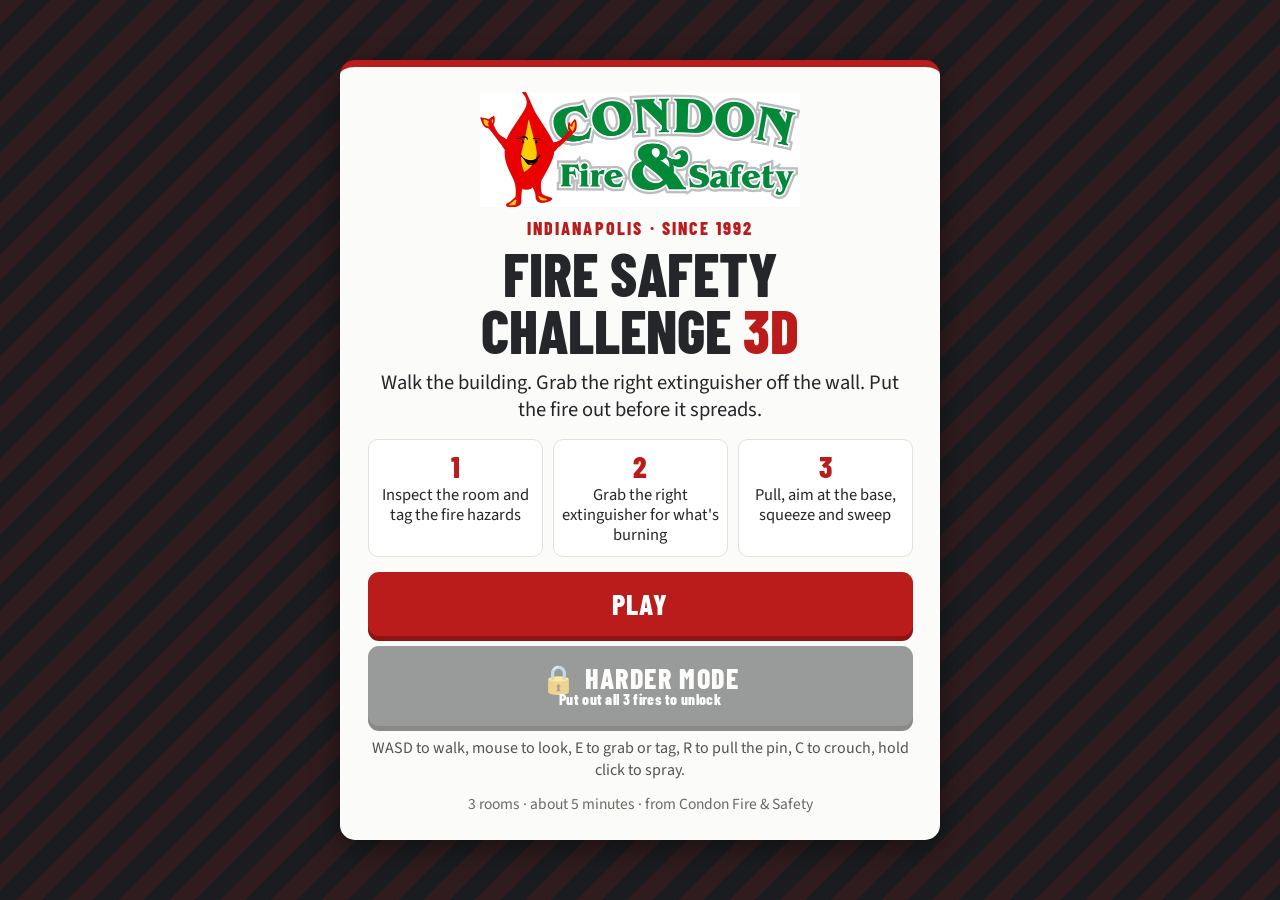
==== commit 690453b3: "3D fire game: random hazards, hazard popups, smoke/crouch, recap, harder mode" ====
--- a/3d/index.html
+++ b/3d/index.html
@@ -89,6 +89,26 @@
 #bPin i{font-style:normal;display:inline-block;margin-left:4px}
 #topBtns{position:absolute;right:calc(var(--sar) + var(--m));top:calc(var(--sat) + var(--m));display:flex;flex-direction:column;gap:6px;pointer-events:auto}
 .sq{width:calc(var(--m)*4.4);height:calc(var(--m)*4.4);border-radius:50%;border:0;background:rgba(20,21,24,.72);color:#fff;font-size:calc(var(--m)*2);cursor:pointer;touch-action:manipulation;display:flex;align-items:center;justify-content:center;padding:0}
+#bCrouch{left:calc(var(--sal) + var(--m)*2);bottom:calc(var(--sab) + var(--m)*24);width:calc(var(--m)*8);height:calc(var(--m)*8);background:rgba(20,21,24,.6);font-size:calc(var(--m)*1.55)}
+#bCrouch.on{background:rgba(255,200,40,.9);color:#242629}
+#bCrouch.hide{display:none!important}
+body:not(.touch) #bCrouch{display:none}
+#hazPop{position:absolute;left:50%;top:calc(var(--sat) + var(--m)*11);transform:translate(-50%,-12px);width:min(88vw,calc(var(--m)*52));background:rgba(250,249,245,.97);color:#242629;border-radius:calc(var(--m)*1.4);border-left:calc(var(--m)*.9) solid #1fa83a;padding:calc(var(--m)*1.3) calc(var(--m)*1.8);box-shadow:0 8px 28px rgba(0,0,0,.45);opacity:0;transition:opacity .2s,transform .2s;pointer-events:none;text-align:left;z-index:6}
+#hazPop.on{opacity:1;transform:translate(-50%,0)}
+#hazPop .k{font:800 calc(var(--m)*1.35)/1 'Barlow Condensed',sans-serif;letter-spacing:.12em;color:#1f8f3a;text-transform:uppercase}
+#hazPop .h{font:800 calc(var(--m)*2.5)/1.05 'Barlow Condensed',sans-serif;text-transform:uppercase;margin:calc(var(--m)*.5) 0}
+#hazPop .w{font-size:calc(var(--m)*1.6);line-height:1.3}
+#hazPop .p{float:right;font:800 calc(var(--m)*2.2)/1 'Barlow Condensed',sans-serif;color:#1f8f3a}
+#inspP{position:absolute;left:50%;top:58%;transform:translateX(-50%);display:none;gap:calc(var(--m)*1.2);align-items:center;background:rgba(20,21,24,.82);color:#fff;border-radius:calc(var(--m)*1.2);padding:calc(var(--m)*.9) calc(var(--m)*1.3);pointer-events:none;font-size:calc(var(--m)*1.5)}
+#inspP.on{display:flex}
+#inspP canvas{width:calc(var(--m)*7.5);height:calc(var(--m)*7.5)}
+#inspP .tg{background:#fff;color:#242629;border-radius:6px;padding:calc(var(--m)*.5) calc(var(--m)*.8);font:700 calc(var(--m)*1.4)/1.25 'Barlow Condensed',sans-serif;text-align:center;min-width:calc(var(--m)*8)}
+#inspP .tg b{display:block;font-size:1.25em}
+#inspP .tg.old b{color:#c0392b}
+#smokeWarn{position:absolute;left:50%;bottom:calc(var(--sab) + var(--m)*3);transform:translateX(-50%);background:rgba(20,21,24,.8);color:#ffd23f;border-radius:999px;padding:calc(var(--m)*.6) calc(var(--m)*1.6);font:800 calc(var(--m)*1.8)/1 'Barlow Condensed',sans-serif;letter-spacing:.05em;text-transform:uppercase;display:none;pointer-events:none}
+#smokeWarn.on{display:block}
+.btn.hardb{background:#242629;box-shadow:0 calc(var(--u)*1) 0 #000;margin-top:calc(var(--u)*2)}
+.btn.hardb.locked{opacity:.45}
 /* ---------- overlays (same look as the 2D game) ---------- */
 .ov{position:fixed;inset:0;display:none;flex-direction:column;align-items:center;justify-content:flex-start;padding:calc(var(--u)*4 + var(--sat)) calc(var(--u)*4 + var(--sar)) calc(var(--u)*4 + var(--sab)) calc(var(--u)*4 + var(--sal));text-align:center;background:rgba(36,38,41,.84);-webkit-backdrop-filter:blur(3px);backdrop-filter:blur(3px);overflow-y:auto;touch-action:pan-y;z-index:20;-webkit-overflow-scrolling:touch}
 .ov.on{display:flex}
@@ -123,6 +143,11 @@
 .cta{background:var(--char);color:#fff;border-radius:calc(var(--u)*2.5);padding:calc(var(--u)*4);margin-top:calc(var(--u)*3)}
 .cta h3{font:800 calc(var(--u)*6.4)/1 'Barlow Condensed',sans-serif;text-transform:uppercase;margin:0 0 calc(var(--u)*1.5)}
 .cta p{margin:0 0 calc(var(--u)*1);font-size:calc(var(--u)*3.7);color:#d9d7d0}
+.recap{text-align:left;margin-top:calc(var(--u)*3);font-size:calc(var(--u)*3.2);line-height:1.3}
+.recap>b{display:block;color:#c0392b;font-family:'Barlow Condensed',sans-serif;text-transform:uppercase;letter-spacing:.06em;margin-bottom:calc(var(--u)*1)}
+.recap.ok>b{color:var(--green)}
+.recap div{padding:calc(var(--u)*1.2) 0;border-bottom:1px solid #e6e3dc}
+.recap div b{display:block}.recap div span{color:#6b6a66}
 .small{font-size:calc(var(--u)*3.1);color:#6b6a66;margin:calc(var(--u)*2.5) 0 0;line-height:1.35}
 .cta .small{color:#b9b7b0}
 .best{font:600 calc(var(--u)*4)/1 'Barlow Condensed',sans-serif;letter-spacing:.06em;color:#6b6a66;margin-top:calc(var(--u)*2.5);text-transform:uppercase}
@@ -165,12 +190,16 @@
   <div id="toast"></div>
   <div id="pops"></div>
   <div id="extP"><div id="extN">ABC<small>Class A B C</small></div><div><div id="gauge"><i></i></div></div><div id="pass"><span id="pP">P<em></em></span><span id="pA">A</span><span id="pS">S</span><span id="pW">S<em></em></span></div></div>
-  <div id="keys"><b>WASD</b> move &middot; <b>Mouse</b> look &middot; <b>E</b> grab / tag / pull station &middot; <b>R</b> pull pin &middot; <b>Hold click</b> or <b>Space</b> to spray, move the mouse side to side to sweep &middot; <b>Esc</b> pause</div>
+  <div id="keys"><b>WASD</b> move &middot; <b>Mouse</b> look &middot; <b>E</b> grab / tag / pull station &middot; <b>R</b> pull pin &middot; <b>C</b> crouch &middot; <b>Hold click</b> or <b>Space</b> to spray, move the mouse side to side to sweep &middot; <b>Esc</b> pause</div>
   <div id="lockHint">Click to look around</div>
   <div class="tc" id="joyHint">Move</div>
   <div class="tc" id="joy"><div id="knob"></div></div>
   <div class="tc tbtn" id="bSpray">Spray<small>hold &amp; slide</small></div>
   <div class="tc tbtn" id="bAct">Grab</div>
+  <div class="tc tbtn" id="bCrouch">Crouch</div>
+  <div id="hazPop"><span class="p" id="hpP"></span><div class="k">Hazard found</div><div class="h" id="hpH"></div><div class="w" id="hpW"></div></div>
+  <div id="inspP"><canvas id="inspG" width="120" height="120"></canvas><div class="tg" id="inspT"></div></div>
+  <div id="smokeWarn">Smoke is dropping! Crouch down (C)</div>
   <div class="tc tbtn hide" id="bPin">Pull pin <i>&rarr;</i></div>
   <div id="topBtns"><button class="sq" id="bPause" aria-label="Pause">&#10074;&#10074;</button><button class="sq" id="mute" aria-label="Sound on or off">&#128266;</button></div>
   <div id="vign"></div>
@@ -189,6 +218,7 @@
  <div class="tcol2">
   <div class="steps"><div><b>1</b>Inspect the room and tag the fire hazards</div><div><b>2</b>Grab the right extinguisher for what's burning</div><div><b>3</b>Pull, aim at the base, squeeze and sweep</div></div>
   <button class="btn" id="play">Play</button>
+  <button class="btn hardb" id="playHard">Harder mode</button>
   <div class="best" id="bestT"></div>
   <div class="ctrlnote" id="ctrlNote"></div>
   <div class="small">3 rooms &middot; about 5 minutes &middot; from Condon Fire &amp; Safety</div>
@@ -211,6 +241,7 @@
  <div class="stats"><div><b id="eHaz">0/12</b>hazards found</div><div><b id="eFire">0/3</b>fires out</div><div><b id="eRush">0/1</b>kitchen pull</div></div>
  <div class="best" id="eBest"></div>
  <div class="perf" id="ePerfect"></div>
+ <div class="perf" id="eUnlock" style="display:none"></div>
  <button class="btn" id="eReward" type="button">Claim 5% off</button>
  </div>
  <div class="cta">
@@ -221,6 +252,7 @@
   <div class="small">Veteran-founded, locally owned &middot; 5324 English Ave, Indianapolis &middot; Mon&ndash;Fri 8 a.m.&ndash;4 p.m. &middot; 24-hour emergency service &middot; <a href="https://condonfire.com/" target="_blank" rel="noopener" style="color:#fff">condonfire.com</a></div>
  </div>
  <div class="row erow"><button class="btn ghost" id="eShare">Share score</button><button class="btn ghost" id="eAgain">Play again</button></div>
+ <div class="row erow"><button class="btn ghost" id="eMenu">Main menu</button></div>
 </div></div>
 
 <div class="ov" id="pause"><div class="panel">
@@ -240,11 +272,11 @@
 </div></div>
 
 <div class="ov" id="noGL"><div class="panel"><div class="kick">Sorry</div><h2>3D isn't available</h2><p>This browser couldn't start 3D graphics. Try Safari or Chrome, or play the original Fire Safety Challenge.</p><a class="btn" href="https://johnny4958.github.io/condon-fire-game/">Play the original</a></div></div>
-<script>(()=>{var Wu=0,kc=1,Xu=2;var Vh=1,qu=2,Ln=3,ti=0,Ge=1,Ke=2,Kn=0,Jn=1,Ur=2,Hc=3,Vc=4,Yu=5,_i=100,$u=101,Zu=102,Ku=103,Ju=104,Qu=200,ju=201,td=202,ed=203,wo=204,To=205,nd=206,id=207,sd=208,rd=209,ad=210,od=211,ld=212,cd=213,hd=214,Ao=0,Ro=1,Co=2,es=3,Po=4,Io=5,Lo=6,Do=7,da=0,ud=1,dd=2,Qn=0,fd=1,pd=2,md=3,gd=4,_d=5,xd=6,yd=7;var Gh=300,ns=301,is=302,Uo=303,No=304,fa=306,Ds=1e3,yi=1001,Fo=1002,en=1003,vd=1004;var tr=1005;var hn=1006,Ha=1007;var vi=1008;var Fn=1009,Wh=1010,Xh=1011,Us=1012,Kl=1013,Mi=1014,Un=1015,Vs=1016,Jl=1017,Ql=1018,ss=1020,qh=35902,Yh=1021,$h=1022,un=1023,Zh=1024,Kh=1025,Qi=1026,rs=1027,Jh=1028,jl=1029,Qh=1030,tc=1031;var ec=1033,Rr=33776,Cr=33777,Pr=33778,Ir=33779,Oo=35840,Bo=35841,zo=35842,ko=35843,Ho=36196,Vo=37492,Go=37496,Wo=37808,Xo=37809,qo=37810,Yo=37811,$o=37812,Zo=37813,Ko=37814,Jo=37815,Qo=37816,jo=37817,tl=37818,el=37819,nl=37820,il=37821,Lr=36492,sl=36494,rl=36495,jh=36283,al=36284,ol=36285,ll=36286;var Nr=2300,cl=2301,Va=2302,Gc=2400,Wc=2401,Xc=2402;var Md=3200,Sd=3201;var nc=0,bd=1,$n="",Ve="srgb",si="srgb-linear",ic="display-p3",pa="display-p3-linear",Fr="linear",le="srgb",Or="rec709",Br="p3";var Di=7680;var qc=519,Ed=512,wd=513,Td=514,tu=515,Ad=516,Rd=517,Cd=518,Pd=519,hl=35044,ma=35048;var Yc="300 es",Nn=2e3,zr=2001,ei=class{addEventListener(t,e){this._listeners===void 0&&(this._listeners={});let n=this._listeners;n[t]===void 0&&(n[t]=[]),n[t].indexOf(e)===-1&&n[t].push(e)}hasEventListener(t,e){if(this._listeners===void 0)return!1;let n=this._listeners;return n[t]!==void 0&&n[t].indexOf(e)!==-1}removeEventListener(t,e){if(this._listeners===void 0)return;let s=this._listeners[t];if(s!==void 0){let r=s.indexOf(e);r!==-1&&s.splice(r,1)}}dispatchEvent(t){if(this._listeners===void 0)return;let n=this._listeners[t.type];if(n!==void 0){t.target=this;let s=n.slice(0);for(let r=0,a=s.length;r<a;r++)s[r].call(this,t);t.target=null}}},Ie=["00","01","02","03","04","05","06","07","08","09","0a","0b","0c","0d","0e","0f","10","11","12","13","14","15","16","17","18","19","1a","1b","1c","1d","1e","1f","20","21","22","23","24","25","26","27","28","29","2a","2b","2c","2d","2e","2f","30","31","32","33","34","35","36","37","38","39","3a","3b","3c","3d","3e","3f","40","41","42","43","44","45","46","47","48","49","4a","4b","4c","4d","4e","4f","50","51","52","53","54","55","56","57","58","59","5a","5b","5c","5d","5e","5f","60","61","62","63","64","65","66","67","68","69","6a","6b","6c","6d","6e","6f","70","71","72","73","74","75","76","77","78","79","7a","7b","7c","7d","7e","7f","80","81","82","83","84","85","86","87","88","89","8a","8b","8c","8d","8e","8f","90","91","92","93","94","95","96","97","98","99","9a","9b","9c","9d","9e","9f","a0","a1","a2","a3","a4","a5","a6","a7","a8","a9","aa","ab","ac","ad","ae","af","b0","b1","b2","b3","b4","b5","b6","b7","b8","b9","ba","bb","bc","bd","be","bf","c0","c1","c2","c3","c4","c5","c6","c7","c8","c9","ca","cb","cc","cd","ce","cf","d0","d1","d2","d3","d4","d5","d6","d7","d8","d9","da","db","dc","dd","de","df","e0","e1","e2","e3","e4","e5","e6","e7","e8","e9","ea","eb","ec","ed","ee","ef","f0","f1","f2","f3","f4","f5","f6","f7","f8","f9","fa","fb","fc","fd","fe","ff"];var Ga=Math.PI/180,ul=180/Math.PI;function jn(){let i=Math.random()*4294967295|0,t=Math.random()*4294967295|0,e=Math.random()*4294967295|0,n=Math.random()*4294967295|0;return(Ie[i&255]+Ie[i>>8&255]+Ie[i>>16&255]+Ie[i>>24&255]+"-"+Ie[t&255]+Ie[t>>8&255]+"-"+Ie[t>>16&15|64]+Ie[t>>24&255]+"-"+Ie[e&63|128]+Ie[e>>8&255]+"-"+Ie[e>>16&255]+Ie[e>>24&255]+Ie[n&255]+Ie[n>>8&255]+Ie[n>>16&255]+Ie[n>>24&255]).toLowerCase()}function De(i,t,e){return Math.max(t,Math.min(e,i))}function Id(i,t){return(i%t+t)%t}function Wa(i,t,e){return(1-e)*i+e*t}function Sn(i,t){switch(t.constructor){case Float32Array:return i;case Uint32Array:return i/4294967295;case Uint16Array:return i/65535;case Uint8Array:return i/255;case Int32Array:return Math.max(i/2147483647,-1);case Int16Array:return Math.max(i/32767,-1);case Int8Array:return Math.max(i/127,-1);default:throw new Error("Invalid component type.")}}function ie(i,t){switch(t.constructor){case Float32Array:return i;case Uint32Array:return Math.round(i*4294967295);case Uint16Array:return Math.round(i*65535);case Uint8Array:return Math.round(i*255);case Int32Array:return Math.round(i*2147483647);case Int16Array:return Math.round(i*32767);case Int8Array:return Math.round(i*127);default:throw new Error("Invalid component type.")}}var vt=class i{constructor(t=0,e=0){i.prototype.isVector2=!0,this.x=t,this.y=e}get width(){return this.x}set width(t){this.x=t}get height(){return this.y}set height(t){this.y=t}set(t,e){return this.x=t,this.y=e,this}setScalar(t){return this.x=t,this.y=t,this}setX(t){return this.x=t,this}setY(t){return this.y=t,this}setComponent(t,e){switch(t){case 0:this.x=e;break;case 1:this.y=e;break;default:throw new Error("index is out of range: "+t)}return this}getComponent(t){switch(t){case 0:return this.x;case 1:return this.y;default:throw new Error("index is out of range: "+t)}}clone(){return new this.constructor(this.x,this.y)}copy(t){return this.x=t.x,this.y=t.y,this}add(t){return this.x+=t.x,this.y+=t.y,this}addScalar(t){return this.x+=t,this.y+=t,this}addVectors(t,e){return this.x=t.x+e.x,this.y=t.y+e.y,this}addScaledVector(t,e){return this.x+=t.x*e,this.y+=t.y*e,this}sub(t){return this.x-=t.x,this.y-=t.y,this}subScalar(t){return this.x-=t,this.y-=t,this}subVectors(t,e){return this.x=t.x-e.x,this.y=t.y-e.y,this}multiply(t){return this.x*=t.x,this.y*=t.y,this}multiplyScalar(t){return this.x*=t,this.y*=t,this}divide(t){return this.x/=t.x,this.y/=t.y,this}divideScalar(t){return this.multiplyScalar(1/t)}applyMatrix3(t){let e=this.x,n=this.y,s=t.elements;return this.x=s[0]*e+s[3]*n+s[6],this.y=s[1]*e+s[4]*n+s[7],this}min(t){return this.x=Math.min(this.x,t.x),this.y=Math.min(this.y,t.y),this}max(t){return this.x=Math.max(this.x,t.x),this.y=Math.max(this.y,t.y),this}clamp(t,e){return this.x=Math.max(t.x,Math.min(e.x,this.x)),this.y=Math.max(t.y,Math.min(e.y,this.y)),this}clampScalar(t,e){return this.x=Math.max(t,Math.min(e,this.x)),this.y=Math.max(t,Math.min(e,this.y)),this}clampLength(t,e){let n=this.length();return this.divideScalar(n||1).multiplyScalar(Math.max(t,Math.min(e,n)))}floor(){return this.x=Math.floor(this.x),this.y=Math.floor(this.y),this}ceil(){return this.x=Math.ceil(this.x),this.y=Math.ceil(this.y),this}round(){return this.x=Math.round(this.x),this.y=Math.round(this.y),this}roundToZero(){return this.x=Math.trunc(this.x),this.y=Math.trunc(this.y),this}negate(){return this.x=-this.x,this.y=-this.y,this}dot(t){return this.x*t.x+this.y*t.y}cross(t){return this.x*t.y-this.y*t.x}lengthSq(){return this.x*this.x+this.y*this.y}length(){return Math.sqrt(this.x*this.x+this.y*this.y)}manhattanLength(){return Math.abs(this.x)+Math.abs(this.y)}normalize(){return this.divideScalar(this.length()||1)}angle(){return Math.atan2(-this.y,-this.x)+Math.PI}angleTo(t){let e=Math.sqrt(this.lengthSq()*t.lengthSq());if(e===0)return Math.PI/2;let n=this.dot(t)/e;return Math.acos(De(n,-1,1))}distanceTo(t){return Math.sqrt(this.distanceToSquared(t))}distanceToSquared(t){let e=this.x-t.x,n=this.y-t.y;return e*e+n*n}manhattanDistanceTo(t){return Math.abs(this.x-t.x)+Math.abs(this.y-t.y)}setLength(t){return this.normalize().multiplyScalar(t)}lerp(t,e){return this.x+=(t.x-this.x)*e,this.y+=(t.y-this.y)*e,this}lerpVectors(t,e,n){return this.x=t.x+(e.x-t.x)*n,this.y=t.y+(e.y-t.y)*n,this}equals(t){return t.x===this.x&&t.y===this.y}fromArray(t,e=0){return this.x=t[e],this.y=t[e+1],this}toArray(t=[],e=0){return t[e]=this.x,t[e+1]=this.y,t}fromBufferAttribute(t,e){return this.x=t.getX(e),this.y=t.getY(e),this}rotateAround(t,e){let n=Math.cos(e),s=Math.sin(e),r=this.x-t.x,a=this.y-t.y;return this.x=r*n-a*s+t.x,this.y=r*s+a*n+t.y,this}random(){return this.x=Math.random(),this.y=Math.random(),this}*[Symbol.iterator](){yield this.x,yield this.y}},Ot=class i{constructor(t,e,n,s,r,a,o,l,c){i.prototype.isMatrix3=!0,this.elements=[1,0,0,0,1,0,0,0,1],t!==void 0&&this.set(t,e,n,s,r,a,o,l,c)}set(t,e,n,s,r,a,o,l,c){let h=this.elements;return h[0]=t,h[1]=s,h[2]=o,h[3]=e,h[4]=r,h[5]=l,h[6]=n,h[7]=a,h[8]=c,this}identity(){return this.set(1,0,0,0,1,0,0,0,1),this}copy(t){let e=this.elements,n=t.elements;return e[0]=n[0],e[1]=n[1],e[2]=n[2],e[3]=n[3],e[4]=n[4],e[5]=n[5],e[6]=n[6],e[7]=n[7],e[8]=n[8],this}extractBasis(t,e,n){return t.setFromMatrix3Column(this,0),e.setFromMatrix3Column(this,1),n.setFromMatrix3Column(this,2),this}setFromMatrix4(t){let e=t.elements;return this.set(e[0],e[4],e[8],e[1],e[5],e[9],e[2],e[6],e[10]),this}multiply(t){return this.multiplyMatrices(this,t)}premultiply(t){return this.multiplyMatrices(t,this)}multiplyMatrices(t,e){let n=t.elements,s=e.elements,r=this.elements,a=n[0],o=n[3],l=n[6],c=n[1],h=n[4],u=n[7],d=n[2],m=n[5],g=n[8],v=s[0],f=s[3],p=s[6],w=s[1],x=s[4],b=s[7],L=s[2],R=s[5],T=s[8];return r[0]=a*v+o*w+l*L,r[3]=a*f+o*x+l*R,r[6]=a*p+o*b+l*T,r[1]=c*v+h*w+u*L,r[4]=c*f+h*x+u*R,r[7]=c*p+h*b+u*T,r[2]=d*v+m*w+g*L,r[5]=d*f+m*x+g*R,r[8]=d*p+m*b+g*T,this}multiplyScalar(t){let e=this.elements;return e[0]*=t,e[3]*=t,e[6]*=t,e[1]*=t,e[4]*=t,e[7]*=t,e[2]*=t,e[5]*=t,e[8]*=t,this}determinant(){let t=this.elements,e=t[0],n=t[1],s=t[2],r=t[3],a=t[4],o=t[5],l=t[6],c=t[7],h=t[8];return e*a*h-e*o*c-n*r*h+n*o*l+s*r*c-s*a*l}invert(){let t=this.elements,e=t[0],n=t[1],s=t[2],r=t[3],a=t[4],o=t[5],l=t[6],c=t[7],h=t[8],u=h*a-o*c,d=o*l-h*r,m=c*r-a*l,g=e*u+n*d+s*m;if(g===0)return this.set(0,0,0,0,0,0,0,0,0);let v=1/g;return t[0]=u*v,t[1]=(s*c-h*n)*v,t[2]=(o*n-s*a)*v,t[3]=d*v,t[4]=(h*e-s*l)*v,t[5]=(s*r-o*e)*v,t[6]=m*v,t[7]=(n*l-c*e)*v,t[8]=(a*e-n*r)*v,this}transpose(){let t,e=this.elements;return t=e[1],e[1]=e[3],e[3]=t,t=e[2],e[2]=e[6],e[6]=t,t=e[5],e[5]=e[7],e[7]=t,this}getNormalMatrix(t){return this.setFromMatrix4(t).invert().transpose()}transposeIntoArray(t){let e=this.elements;return t[0]=e[0],t[1]=e[3],t[2]=e[6],t[3]=e[1],t[4]=e[4],t[5]=e[7],t[6]=e[2],t[7]=e[5],t[8]=e[8],this}setUvTransform(t,e,n,s,r,a,o){let l=Math.cos(r),c=Math.sin(r);return this.set(n*l,n*c,-n*(l*a+c*o)+a+t,-s*c,s*l,-s*(-c*a+l*o)+o+e,0,0,1),this}scale(t,e){return this.premultiply(Xa.makeScale(t,e)),this}rotate(t){return this.premultiply(Xa.makeRotation(-t)),this}translate(t,e){return this.premultiply(Xa.makeTranslation(t,e)),this}makeTranslation(t,e){return t.isVector2?this.set(1,0,t.x,0,1,t.y,0,0,1):this.set(1,0,t,0,1,e,0,0,1),this}makeRotation(t){let e=Math.cos(t),n=Math.sin(t);return this.set(e,-n,0,n,e,0,0,0,1),this}makeScale(t,e){return this.set(t,0,0,0,e,0,0,0,1),this}equals(t){let e=this.elements,n=t.elements;for(let s=0;s<9;s++)if(e[s]!==n[s])return!1;return!0}fromArray(t,e=0){for(let n=0;n<9;n++)this.elements[n]=t[n+e];return this}toArray(t=[],e=0){let n=this.elements;return t[e]=n[0],t[e+1]=n[1],t[e+2]=n[2],t[e+3]=n[3],t[e+4]=n[4],t[e+5]=n[5],t[e+6]=n[6],t[e+7]=n[7],t[e+8]=n[8],t}clone(){return new this.constructor().fromArray(this.elements)}},Xa=new Ot;function eu(i){for(let t=i.length-1;t>=0;--t)if(i[t]>=65535)return!0;return!1}function kr(i){return document.createElementNS("http://www.w3.org/1999/xhtml",i)}function Ld(){let i=kr("canvas");return i.style.display="block",i}var $c={};function Dr(i){i in $c||($c[i]=!0,console.warn(i))}function Dd(i,t,e){return new Promise(function(n,s){function r(){switch(i.clientWaitSync(t,i.SYNC_FLUSH_COMMANDS_BIT,0)){case i.WAIT_FAILED:s();break;case i.TIMEOUT_EXPIRED:setTimeout(r,e);break;default:n()}}setTimeout(r,e)})}function Ud(i){let t=i.elements;t[2]=.5*t[2]+.5*t[3],t[6]=.5*t[6]+.5*t[7],t[10]=.5*t[10]+.5*t[11],t[14]=.5*t[14]+.5*t[15]}function Nd(i){let t=i.elements;t[11]===-1?(t[10]=-t[10]-1,t[14]=-t[14]):(t[10]=-t[10],t[14]=-t[14]+1)}var Zc=new Ot().set(.8224621,.177538,0,.0331941,.9668058,0,.0170827,.0723974,.9105199),Kc=new Ot().set(1.2249401,-.2249404,0,-.0420569,1.0420571,0,-.0196376,-.0786361,1.0982735),vs={[si]:{transfer:Fr,primaries:Or,luminanceCoefficients:[.2126,.7152,.0722],toReference:i=>i,fromReference:i=>i},[Ve]:{transfer:le,primaries:Or,luminanceCoefficients:[.2126,.7152,.0722],toReference:i=>i.convertSRGBToLinear(),fromReference:i=>i.convertLinearToSRGB()},[pa]:{transfer:Fr,primaries:Br,luminanceCoefficients:[.2289,.6917,.0793],toReference:i=>i.applyMatrix3(Kc),fromReference:i=>i.applyMatrix3(Zc)},[ic]:{transfer:le,primaries:Br,luminanceCoefficients:[.2289,.6917,.0793],toReference:i=>i.convertSRGBToLinear().applyMatrix3(Kc),fromReference:i=>i.applyMatrix3(Zc).convertLinearToSRGB()}},Fd=new Set([si,pa]),Qt={enabled:!0,_workingColorSpace:si,get workingColorSpace(){return this._workingColorSpace},set workingColorSpace(i){if(!Fd.has(i))throw new Error(`Unsupported working color space, "${i}".`);this._workingColorSpace=i},convert:function(i,t,e){if(this.enabled===!1||t===e||!t||!e)return i;let n=vs[t].toReference,s=vs[e].fromReference;return s(n(i))},fromWorkingColorSpace:function(i,t){return this.convert(i,this._workingColorSpace,t)},toWorkingColorSpace:function(i,t){return this.convert(i,t,this._workingColorSpace)},getPrimaries:function(i){return vs[i].primaries},getTransfer:function(i){return i===$n?Fr:vs[i].transfer},getLuminanceCoefficients:function(i,t=this._workingColorSpace){return i.fromArray(vs[t].luminanceCoefficients)}};function ji(i){return i<.04045?i*.0773993808:Math.pow(i*.9478672986+.0521327014,2.4)}function qa(i){return i<.0031308?i*12.92:1.055*Math.pow(i,.41666)-.055}var Ui,dl=class{static getDataURL(t){if(/^data:/i.test(t.src)||typeof HTMLCanvasElement>"u")return t.src;let e;if(t instanceof HTMLCanvasElement)e=t;else{Ui===void 0&&(Ui=kr("canvas")),Ui.width=t.width,Ui.height=t.height;let n=Ui.getContext("2d");t instanceof ImageData?n.putImageData(t,0,0):n.drawImage(t,0,0,t.width,t.height),e=Ui}return e.width>2048||e.height>2048?(console.warn("THREE.ImageUtils.getDataURL: Image converted to jpg for performance reasons",t),e.toDataURL("image/jpeg",.6)):e.toDataURL("image/png")}static sRGBToLinear(t){if(typeof HTMLImageElement<"u"&&t instanceof HTMLImageElement||typeof HTMLCanvasElement<"u"&&t instanceof HTMLCanvasElement||typeof ImageBitmap<"u"&&t instanceof ImageBitmap){let e=kr("canvas");e.width=t.width,e.height=t.height;let n=e.getContext("2d");n.drawImage(t,0,0,t.width,t.height);let s=n.getImageData(0,0,t.width,t.height),r=s.data;for(let a=0;a<r.length;a++)r[a]=ji(r[a]/255)*255;return n.putImageData(s,0,0),e}else if(t.data){let e=t.data.slice(0);for(let n=0;n<e.length;n++)e instanceof Uint8Array||e instanceof Uint8ClampedArray?e[n]=Math.floor(ji(e[n]/255)*255):e[n]=ji(e[n]);return{data:e,width:t.width,height:t.height}}else return console.warn("THREE.ImageUtils.sRGBToLinear(): Unsupported image type. No color space conversion applied."),t}},Od=0,Hr=class{constructor(t=null){this.isSource=!0,Object.defineProperty(this,"id",{value:Od++}),this.uuid=jn(),this.data=t,this.dataReady=!0,this.version=0}set needsUpdate(t){t===!0&&this.version++}toJSON(t){let e=t===void 0||typeof t=="string";if(!e&&t.images[this.uuid]!==void 0)return t.images[this.uuid];let n={uuid:this.uuid,url:""},s=this.data;if(s!==null){let r;if(Array.isArray(s)){r=[];for(let a=0,o=s.length;a<o;a++)s[a].isDataTexture?r.push(Ya(s[a].image)):r.push(Ya(s[a]))}else r=Ya(s);n.url=r}return e||(t.images[this.uuid]=n),n}};function Ya(i){return typeof HTMLImageElement<"u"&&i instanceof HTMLImageElement||typeof HTMLCanvasElement<"u"&&i instanceof HTMLCanvasElement||typeof ImageBitmap<"u"&&i instanceof ImageBitmap?dl.getDataURL(i):i.data?{data:Array.from(i.data),width:i.width,height:i.height,type:i.data.constructor.name}:(console.warn("THREE.Texture: Unable to serialize Texture."),{})}var Bd=0,Je=class i extends ei{constructor(t=i.DEFAULT_IMAGE,e=i.DEFAULT_MAPPING,n=yi,s=yi,r=hn,a=vi,o=un,l=Fn,c=i.DEFAULT_ANISOTROPY,h=$n){super(),this.isTexture=!0,Object.defineProperty(this,"id",{value:Bd++}),this.uuid=jn(),this.name="",this.source=new Hr(t),this.mipmaps=[],this.mapping=e,this.channel=0,this.wrapS=n,this.wrapT=s,this.magFilter=r,this.minFilter=a,this.anisotropy=c,this.format=o,this.internalFormat=null,this.type=l,this.offset=new vt(0,0),this.repeat=new vt(1,1),this.center=new vt(0,0),this.rotation=0,this.matrixAutoUpdate=!0,this.matrix=new Ot,this.generateMipmaps=!0,this.premultiplyAlpha=!1,this.flipY=!0,this.unpackAlignment=4,this.colorSpace=h,this.userData={},this.version=0,this.onUpdate=null,this.isRenderTargetTexture=!1,this.pmremVersion=0}get image(){return this.source.data}set image(t=null){this.source.data=t}updateMatrix(){this.matrix.setUvTransform(this.offset.x,this.offset.y,this.repeat.x,this.repeat.y,this.rotation,this.center.x,this.center.y)}clone(){return new this.constructor().copy(this)}copy(t){return this.name=t.name,this.source=t.source,this.mipmaps=t.mipmaps.slice(0),this.mapping=t.mapping,this.channel=t.channel,this.wrapS=t.wrapS,this.wrapT=t.wrapT,this.magFilter=t.magFilter,this.minFilter=t.minFilter,this.anisotropy=t.anisotropy,this.format=t.format,this.internalFormat=t.internalFormat,this.type=t.type,this.offset.copy(t.offset),this.repeat.copy(t.repeat),this.center.copy(t.center),this.rotation=t.rotation,this.matrixAutoUpdate=t.matrixAutoUpdate,this.matrix.copy(t.matrix),this.generateMipmaps=t.generateMipmaps,this.premultiplyAlpha=t.premultiplyAlpha,this.flipY=t.flipY,this.unpackAlignment=t.unpackAlignment,this.colorSpace=t.colorSpace,this.userData=JSON.parse(JSON.stringify(t.userData)),this.needsUpdate=!0,this}toJSON(t){let e=t===void 0||typeof t=="string";if(!e&&t.textures[this.uuid]!==void 0)return t.textures[this.uuid];let n={metadata:{version:4.6,type:"Texture",generator:"Texture.toJSON"},uuid:this.uuid,name:this.name,image:this.source.toJSON(t).uuid,mapping:this.mapping,channel:this.channel,repeat:[this.repeat.x,this.repeat.y],offset:[this.offset.x,this.offset.y],center:[this.center.x,this.center.y],rotation:this.rotation,wrap:[this.wrapS,this.wrapT],format:this.format,internalFormat:this.internalFormat,type:this.type,colorSpace:this.colorSpace,minFilter:this.minFilter,magFilter:this.magFilter,anisotropy:this.anisotropy,flipY:this.flipY,generateMipmaps:this.generateMipmaps,premultiplyAlpha:this.premultiplyAlpha,unpackAlignment:this.unpackAlignment};return Object.keys(this.userData).length>0&&(n.userData=this.userData),e||(t.textures[this.uuid]=n),n}dispose(){this.dispatchEvent({type:"dispose"})}transformUv(t){if(this.mapping!==Gh)return t;if(t.applyMatrix3(this.matrix),t.x<0||t.x>1)switch(this.wrapS){case Ds:t.x=t.x-Math.floor(t.x);break;case yi:t.x=t.x<0?0:1;break;case Fo:Math.abs(Math.floor(t.x)%2)===1?t.x=Math.ceil(t.x)-t.x:t.x=t.x-Math.floor(t.x);break}if(t.y<0||t.y>1)switch(this.wrapT){case Ds:t.y=t.y-Math.floor(t.y);break;case yi:t.y=t.y<0?0:1;break;case Fo:Math.abs(Math.floor(t.y)%2)===1?t.y=Math.ceil(t.y)-t.y:t.y=t.y-Math.floor(t.y);break}return this.flipY&&(t.y=1-t.y),t}set needsUpdate(t){t===!0&&(this.version++,this.source.needsUpdate=!0)}set needsPMREMUpdate(t){t===!0&&this.pmremVersion++}};Je.DEFAULT_IMAGE=null;Je.DEFAULT_MAPPING=Gh;Je.DEFAULT_ANISOTROPY=1;var se=class i{constructor(t=0,e=0,n=0,s=1){i.prototype.isVector4=!0,this.x=t,this.y=e,this.z=n,this.w=s}get width(){return this.z}set width(t){this.z=t}get height(){return this.w}set height(t){this.w=t}set(t,e,n,s){return this.x=t,this.y=e,this.z=n,this.w=s,this}setScalar(t){return this.x=t,this.y=t,this.z=t,this.w=t,this}setX(t){return this.x=t,this}setY(t){return this.y=t,this}setZ(t){return this.z=t,this}setW(t){return this.w=t,this}setComponent(t,e){switch(t){case 0:this.x=e;break;case 1:this.y=e;break;case 2:this.z=e;break;case 3:this.w=e;break;default:throw new Error("index is out of range: "+t)}return this}getComponent(t){switch(t){case 0:return this.x;case 1:return this.y;case 2:return this.z;case 3:return this.w;default:throw new Error("index is out of range: "+t)}}clone(){return new this.constructor(this.x,this.y,this.z,this.w)}copy(t){return this.x=t.x,this.y=t.y,this.z=t.z,this.w=t.w!==void 0?t.w:1,this}add(t){return this.x+=t.x,this.y+=t.y,this.z+=t.z,this.w+=t.w,this}addScalar(t){return this.x+=t,this.y+=t,this.z+=t,this.w+=t,this}addVectors(t,e){return this.x=t.x+e.x,this.y=t.y+e.y,this.z=t.z+e.z,this.w=t.w+e.w,this}addScaledVector(t,e){return this.x+=t.x*e,this.y+=t.y*e,this.z+=t.z*e,this.w+=t.w*e,this}sub(t){return this.x-=t.x,this.y-=t.y,this.z-=t.z,this.w-=t.w,this}subScalar(t){return this.x-=t,this.y-=t,this.z-=t,this.w-=t,this}subVectors(t,e){return this.x=t.x-e.x,this.y=t.y-e.y,this.z=t.z-e.z,this.w=t.w-e.w,this}multiply(t){return this.x*=t.x,this.y*=t.y,this.z*=t.z,this.w*=t.w,this}multiplyScalar(t){return this.x*=t,this.y*=t,this.z*=t,this.w*=t,this}applyMatrix4(t){let e=this.x,n=this.y,s=this.z,r=this.w,a=t.elements;return this.x=a[0]*e+a[4]*n+a[8]*s+a[12]*r,this.y=a[1]*e+a[5]*n+a[9]*s+a[13]*r,this.z=a[2]*e+a[6]*n+a[10]*s+a[14]*r,this.w=a[3]*e+a[7]*n+a[11]*s+a[15]*r,this}divideScalar(t){return this.multiplyScalar(1/t)}setAxisAngleFromQuaternion(t){this.w=2*Math.acos(t.w);let e=Math.sqrt(1-t.w*t.w);return e<1e-4?(this.x=1,this.y=0,this.z=0):(this.x=t.x/e,this.y=t.y/e,this.z=t.z/e),this}setAxisAngleFromRotationMatrix(t){let e,n,s,r,l=t.elements,c=l[0],h=l[4],u=l[8],d=l[1],m=l[5],g=l[9],v=l[2],f=l[6],p=l[10];if(Math.abs(h-d)<.01&&Math.abs(u-v)<.01&&Math.abs(g-f)<.01){if(Math.abs(h+d)<.1&&Math.abs(u+v)<.1&&Math.abs(g+f)<.1&&Math.abs(c+m+p-3)<.1)return this.set(1,0,0,0),this;e=Math.PI;let x=(c+1)/2,b=(m+1)/2,L=(p+1)/2,R=(h+d)/4,T=(u+v)/4,N=(g+f)/4;return x>b&&x>L?x<.01?(n=0,s=.707106781,r=.707106781):(n=Math.sqrt(x),s=R/n,r=T/n):b>L?b<.01?(n=.707106781,s=0,r=.707106781):(s=Math.sqrt(b),n=R/s,r=N/s):L<.01?(n=.707106781,s=.707106781,r=0):(r=Math.sqrt(L),n=T/r,s=N/r),this.set(n,s,r,e),this}let w=Math.sqrt((f-g)*(f-g)+(u-v)*(u-v)+(d-h)*(d-h));return Math.abs(w)<.001&&(w=1),this.x=(f-g)/w,this.y=(u-v)/w,this.z=(d-h)/w,this.w=Math.acos((c+m+p-1)/2),this}setFromMatrixPosition(t){let e=t.elements;return this.x=e[12],this.y=e[13],this.z=e[14],this.w=e[15],this}min(t){return this.x=Math.min(this.x,t.x),this.y=Math.min(this.y,t.y),this.z=Math.min(this.z,t.z),this.w=Math.min(this.w,t.w),this}max(t){return this.x=Math.max(this.x,t.x),this.y=Math.max(this.y,t.y),this.z=Math.max(this.z,t.z),this.w=Math.max(this.w,t.w),this}clamp(t,e){return this.x=Math.max(t.x,Math.min(e.x,this.x)),this.y=Math.max(t.y,Math.min(e.y,this.y)),this.z=Math.max(t.z,Math.min(e.z,this.z)),this.w=Math.max(t.w,Math.min(e.w,this.w)),this}clampScalar(t,e){return this.x=Math.max(t,Math.min(e,this.x)),this.y=Math.max(t,Math.min(e,this.y)),this.z=Math.max(t,Math.min(e,this.z)),this.w=Math.max(t,Math.min(e,this.w)),this}clampLength(t,e){let n=this.length();return this.divideScalar(n||1).multiplyScalar(Math.max(t,Math.min(e,n)))}floor(){return this.x=Math.floor(this.x),this.y=Math.floor(this.y),this.z=Math.floor(this.z),this.w=Math.floor(this.w),this}ceil(){return this.x=Math.ceil(this.x),this.y=Math.ceil(this.y),this.z=Math.ceil(this.z),this.w=Math.ceil(this.w),this}round(){return this.x=Math.round(this.x),this.y=Math.round(this.y),this.z=Math.round(this.z),this.w=Math.round(this.w),this}roundToZero(){return this.x=Math.trunc(this.x),this.y=Math.trunc(this.y),this.z=Math.trunc(this.z),this.w=Math.trunc(this.w),this}negate(){return this.x=-this.x,this.y=-this.y,this.z=-this.z,this.w=-this.w,this}dot(t){return this.x*t.x+this.y*t.y+this.z*t.z+this.w*t.w}lengthSq(){return this.x*this.x+this.y*this.y+this.z*this.z+this.w*this.w}length(){return Math.sqrt(this.x*this.x+this.y*this.y+this.z*this.z+this.w*this.w)}manhattanLength(){return Math.abs(this.x)+Math.abs(this.y)+Math.abs(this.z)+Math.abs(this.w)}normalize(){return this.divideScalar(this.length()||1)}setLength(t){return this.normalize().multiplyScalar(t)}lerp(t,e){return this.x+=(t.x-this.x)*e,this.y+=(t.y-this.y)*e,this.z+=(t.z-this.z)*e,this.w+=(t.w-this.w)*e,this}lerpVectors(t,e,n){return this.x=t.x+(e.x-t.x)*n,this.y=t.y+(e.y-t.y)*n,this.z=t.z+(e.z-t.z)*n,this.w=t.w+(e.w-t.w)*n,this}equals(t){return t.x===this.x&&t.y===this.y&&t.z===this.z&&t.w===this.w}fromArray(t,e=0){return this.x=t[e],this.y=t[e+1],this.z=t[e+2],this.w=t[e+3],this}toArray(t=[],e=0){return t[e]=this.x,t[e+1]=this.y,t[e+2]=this.z,t[e+3]=this.w,t}fromBufferAttribute(t,e){return this.x=t.getX(e),this.y=t.getY(e),this.z=t.getZ(e),this.w=t.getW(e),this}random(){return this.x=Math.random(),this.y=Math.random(),this.z=Math.random(),this.w=Math.random(),this}*[Symbol.iterator](){yield this.x,yield this.y,yield this.z,yield this.w}},fl=class extends ei{constructor(t=1,e=1,n={}){super(),this.isRenderTarget=!0,this.width=t,this.height=e,this.depth=1,this.scissor=new se(0,0,t,e),this.scissorTest=!1,this.viewport=new se(0,0,t,e);let s={width:t,height:e,depth:1};n=Object.assign({generateMipmaps:!1,internalFormat:null,minFilter:hn,depthBuffer:!0,stencilBuffer:!1,resolveDepthBuffer:!0,resolveStencilBuffer:!0,depthTexture:null,samples:0,count:1},n);let r=new Je(s,n.mapping,n.wrapS,n.wrapT,n.magFilter,n.minFilter,n.format,n.type,n.anisotropy,n.colorSpace);r.flipY=!1,r.generateMipmaps=n.generateMipmaps,r.internalFormat=n.internalFormat,this.textures=[];let a=n.count;for(let o=0;o<a;o++)this.textures[o]=r.clone(),this.textures[o].isRenderTargetTexture=!0;this.depthBuffer=n.depthBuffer,this.stencilBuffer=n.stencilBuffer,this.resolveDepthBuffer=n.resolveDepthBuffer,this.resolveStencilBuffer=n.resolveStencilBuffer,this.depthTexture=n.depthTexture,this.samples=n.samples}get texture(){return this.textures[0]}set texture(t){this.textures[0]=t}setSize(t,e,n=1){if(this.width!==t||this.height!==e||this.depth!==n){this.width=t,this.height=e,this.depth=n;for(let s=0,r=this.textures.length;s<r;s++)this.textures[s].image.width=t,this.textures[s].image.height=e,this.textures[s].image.depth=n;this.dispose()}this.viewport.set(0,0,t,e),this.scissor.set(0,0,t,e)}clone(){return new this.constructor().copy(this)}copy(t){this.width=t.width,this.height=t.height,this.depth=t.depth,this.scissor.copy(t.scissor),this.scissorTest=t.scissorTest,this.viewport.copy(t.viewport),this.textures.length=0;for(let n=0,s=t.textures.length;n<s;n++)this.textures[n]=t.textures[n].clone(),this.textures[n].isRenderTargetTexture=!0;let e=Object.assign({},t.texture.image);return this.texture.source=new Hr(e),this.depthBuffer=t.depthBuffer,this.stencilBuffer=t.stencilBuffer,this.resolveDepthBuffer=t.resolveDepthBuffer,this.resolveStencilBuffer=t.resolveStencilBuffer,t.depthTexture!==null&&(this.depthTexture=t.depthTexture.clone()),this.samples=t.samples,this}dispose(){this.dispatchEvent({type:"dispose"})}},On=class extends fl{constructor(t=1,e=1,n={}){super(t,e,n),this.isWebGLRenderTarget=!0}},Vr=class extends Je{constructor(t=null,e=1,n=1,s=1){super(null),this.isDataArrayTexture=!0,this.image={data:t,width:e,height:n,depth:s},this.magFilter=en,this.minFilter=en,this.wrapR=yi,this.generateMipmaps=!1,this.flipY=!1,this.unpackAlignment=1,this.layerUpdates=new Set}addLayerUpdate(t){this.layerUpdates.add(t)}clearLayerUpdates(){this.layerUpdates.clear()}};var pl=class extends Je{constructor(t=null,e=1,n=1,s=1){super(null),this.isData3DTexture=!0,this.image={data:t,width:e,height:n,depth:s},this.magFilter=en,this.minFilter=en,this.wrapR=yi,this.generateMipmaps=!1,this.flipY=!1,this.unpackAlignment=1}};var ni=class{constructor(t=0,e=0,n=0,s=1){this.isQuaternion=!0,this._x=t,this._y=e,this._z=n,this._w=s}static slerpFlat(t,e,n,s,r,a,o){let l=n[s+0],c=n[s+1],h=n[s+2],u=n[s+3],d=r[a+0],m=r[a+1],g=r[a+2],v=r[a+3];if(o===0){t[e+0]=l,t[e+1]=c,t[e+2]=h,t[e+3]=u;return}if(o===1){t[e+0]=d,t[e+1]=m,t[e+2]=g,t[e+3]=v;return}if(u!==v||l!==d||c!==m||h!==g){let f=1-o,p=l*d+c*m+h*g+u*v,w=p>=0?1:-1,x=1-p*p;if(x>Number.EPSILON){let L=Math.sqrt(x),R=Math.atan2(L,p*w);f=Math.sin(f*R)/L,o=Math.sin(o*R)/L}let b=o*w;if(l=l*f+d*b,c=c*f+m*b,h=h*f+g*b,u=u*f+v*b,f===1-o){let L=1/Math.sqrt(l*l+c*c+h*h+u*u);l*=L,c*=L,h*=L,u*=L}}t[e]=l,t[e+1]=c,t[e+2]=h,t[e+3]=u}static multiplyQuaternionsFlat(t,e,n,s,r,a){let o=n[s],l=n[s+1],c=n[s+2],h=n[s+3],u=r[a],d=r[a+1],m=r[a+2],g=r[a+3];return t[e]=o*g+h*u+l*m-c*d,t[e+1]=l*g+h*d+c*u-o*m,t[e+2]=c*g+h*m+o*d-l*u,t[e+3]=h*g-o*u-l*d-c*m,t}get x(){return this._x}set x(t){this._x=t,this._onChangeCallback()}get y(){return this._y}set y(t){this._y=t,this._onChangeCallback()}get z(){return this._z}set z(t){this._z=t,this._onChangeCallback()}get w(){return this._w}set w(t){this._w=t,this._onChangeCallback()}set(t,e,n,s){return this._x=t,this._y=e,this._z=n,this._w=s,this._onChangeCallback(),this}clone(){return new this.constructor(this._x,this._y,this._z,this._w)}copy(t){return this._x=t.x,this._y=t.y,this._z=t.z,this._w=t.w,this._onChangeCallback(),this}setFromEuler(t,e=!0){let n=t._x,s=t._y,r=t._z,a=t._order,o=Math.cos,l=Math.sin,c=o(n/2),h=o(s/2),u=o(r/2),d=l(n/2),m=l(s/2),g=l(r/2);switch(a){case"XYZ":this._x=d*h*u+c*m*g,this._y=c*m*u-d*h*g,this._z=c*h*g+d*m*u,this._w=c*h*u-d*m*g;break;case"YXZ":this._x=d*h*u+c*m*g,this._y=c*m*u-d*h*g,this._z=c*h*g-d*m*u,this._w=c*h*u+d*m*g;break;case"ZXY":this._x=d*h*u-c*m*g,this._y=c*m*u+d*h*g,this._z=c*h*g+d*m*u,this._w=c*h*u-d*m*g;break;case"ZYX":this._x=d*h*u-c*m*g,this._y=c*m*u+d*h*g,this._z=c*h*g-d*m*u,this._w=c*h*u+d*m*g;break;case"YZX":this._x=d*h*u+c*m*g,this._y=c*m*u+d*h*g,this._z=c*h*g-d*m*u,this._w=c*h*u-d*m*g;break;case"XZY":this._x=d*h*u-c*m*g,this._y=c*m*u-d*h*g,this._z=c*h*g+d*m*u,this._w=c*h*u+d*m*g;break;default:console.warn("THREE.Quaternion: .setFromEuler() encountered an unknown order: "+a)}return e===!0&&this._onChangeCallback(),this}setFromAxisAngle(t,e){let n=e/2,s=Math.sin(n);return this._x=t.x*s,this._y=t.y*s,this._z=t.z*s,this._w=Math.cos(n),this._onChangeCallback(),this}setFromRotationMatrix(t){let e=t.elements,n=e[0],s=e[4],r=e[8],a=e[1],o=e[5],l=e[9],c=e[2],h=e[6],u=e[10],d=n+o+u;if(d>0){let m=.5/Math.sqrt(d+1);this._w=.25/m,this._x=(h-l)*m,this._y=(r-c)*m,this._z=(a-s)*m}else if(n>o&&n>u){let m=2*Math.sqrt(1+n-o-u);this._w=(h-l)/m,this._x=.25*m,this._y=(s+a)/m,this._z=(r+c)/m}else if(o>u){let m=2*Math.sqrt(1+o-n-u);this._w=(r-c)/m,this._x=(s+a)/m,this._y=.25*m,this._z=(l+h)/m}else{let m=2*Math.sqrt(1+u-n-o);this._w=(a-s)/m,this._x=(r+c)/m,this._y=(l+h)/m,this._z=.25*m}return this._onChangeCallback(),this}setFromUnitVectors(t,e){let n=t.dot(e)+1;return n<Number.EPSILON?(n=0,Math.abs(t.x)>Math.abs(t.z)?(this._x=-t.y,this._y=t.x,this._z=0,this._w=n):(this._x=0,this._y=-t.z,this._z=t.y,this._w=n)):(this._x=t.y*e.z-t.z*e.y,this._y=t.z*e.x-t.x*e.z,this._z=t.x*e.y-t.y*e.x,this._w=n),this.normalize()}angleTo(t){return 2*Math.acos(Math.abs(De(this.dot(t),-1,1)))}rotateTowards(t,e){let n=this.angleTo(t);if(n===0)return this;let s=Math.min(1,e/n);return this.slerp(t,s),this}identity(){return this.set(0,0,0,1)}invert(){return this.conjugate()}conjugate(){return this._x*=-1,this._y*=-1,this._z*=-1,this._onChangeCallback(),this}dot(t){return this._x*t._x+this._y*t._y+this._z*t._z+this._w*t._w}lengthSq(){return this._x*this._x+this._y*this._y+this._z*this._z+this._w*this._w}length(){return Math.sqrt(this._x*this._x+this._y*this._y+this._z*this._z+this._w*this._w)}normalize(){let t=this.length();return t===0?(this._x=0,this._y=0,this._z=0,this._w=1):(t=1/t,this._x=this._x*t,this._y=this._y*t,this._z=this._z*t,this._w=this._w*t),this._onChangeCallback(),this}multiply(t){return this.multiplyQuaternions(this,t)}premultiply(t){return this.multiplyQuaternions(t,this)}multiplyQuaternions(t,e){let n=t._x,s=t._y,r=t._z,a=t._w,o=e._x,l=e._y,c=e._z,h=e._w;return this._x=n*h+a*o+s*c-r*l,this._y=s*h+a*l+r*o-n*c,this._z=r*h+a*c+n*l-s*o,this._w=a*h-n*o-s*l-r*c,this._onChangeCallback(),this}slerp(t,e){if(e===0)return this;if(e===1)return this.copy(t);let n=this._x,s=this._y,r=this._z,a=this._w,o=a*t._w+n*t._x+s*t._y+r*t._z;if(o<0?(this._w=-t._w,this._x=-t._x,this._y=-t._y,this._z=-t._z,o=-o):this.copy(t),o>=1)return this._w=a,this._x=n,this._y=s,this._z=r,this;let l=1-o*o;if(l<=Number.EPSILON){let m=1-e;return this._w=m*a+e*this._w,this._x=m*n+e*this._x,this._y=m*s+e*this._y,this._z=m*r+e*this._z,this.normalize(),this}let c=Math.sqrt(l),h=Math.atan2(c,o),u=Math.sin((1-e)*h)/c,d=Math.sin(e*h)/c;return this._w=a*u+this._w*d,this._x=n*u+this._x*d,this._y=s*u+this._y*d,this._z=r*u+this._z*d,this._onChangeCallback(),this}slerpQuaternions(t,e,n){return this.copy(t).slerp(e,n)}random(){let t=2*Math.PI*Math.random(),e=2*Math.PI*Math.random(),n=Math.random(),s=Math.sqrt(1-n),r=Math.sqrt(n);return this.set(s*Math.sin(t),s*Math.cos(t),r*Math.sin(e),r*Math.cos(e))}equals(t){return t._x===this._x&&t._y===this._y&&t._z===this._z&&t._w===this._w}fromArray(t,e=0){return this._x=t[e],this._y=t[e+1],this._z=t[e+2],this._w=t[e+3],this._onChangeCallback(),this}toArray(t=[],e=0){return t[e]=this._x,t[e+1]=this._y,t[e+2]=this._z,t[e+3]=this._w,t}fromBufferAttribute(t,e){return this._x=t.getX(e),this._y=t.getY(e),this._z=t.getZ(e),this._w=t.getW(e),this._onChangeCallback(),this}toJSON(){return this.toArray()}_onChange(t){return this._onChangeCallback=t,this}_onChangeCallback(){}*[Symbol.iterator](){yield this._x,yield this._y,yield this._z,yield this._w}},C=class i{constructor(t=0,e=0,n=0){i.prototype.isVector3=!0,this.x=t,this.y=e,this.z=n}set(t,e,n){return n===void 0&&(n=this.z),this.x=t,this.y=e,this.z=n,this}setScalar(t){return this.x=t,this.y=t,this.z=t,this}setX(t){return this.x=t,this}setY(t){return this.y=t,this}setZ(t){return this.z=t,this}setComponent(t,e){switch(t){case 0:this.x=e;break;case 1:this.y=e;break;case 2:this.z=e;break;default:throw new Error("index is out of range: "+t)}return this}getComponent(t){switch(t){case 0:return this.x;case 1:return this.y;case 2:return this.z;default:throw new Error("index is out of range: "+t)}}clone(){return new this.constructor(this.x,this.y,this.z)}copy(t){return this.x=t.x,this.y=t.y,this.z=t.z,this}add(t){return this.x+=t.x,this.y+=t.y,this.z+=t.z,this}addScalar(t){return this.x+=t,this.y+=t,this.z+=t,this}addVectors(t,e){return this.x=t.x+e.x,this.y=t.y+e.y,this.z=t.z+e.z,this}addScaledVector(t,e){return this.x+=t.x*e,this.y+=t.y*e,this.z+=t.z*e,this}sub(t){return this.x-=t.x,this.y-=t.y,this.z-=t.z,this}subScalar(t){return this.x-=t,this.y-=t,this.z-=t,this}subVectors(t,e){return this.x=t.x-e.x,this.y=t.y-e.y,this.z=t.z-e.z,this}multiply(t){return this.x*=t.x,this.y*=t.y,this.z*=t.z,this}multiplyScalar(t){return this.x*=t,this.y*=t,this.z*=t,this}multiplyVectors(t,e){return this.x=t.x*e.x,this.y=t.y*e.y,this.z=t.z*e.z,this}applyEuler(t){return this.applyQuaternion(Jc.setFromEuler(t))}applyAxisAngle(t,e){return this.applyQuaternion(Jc.setFromAxisAngle(t,e))}applyMatrix3(t){let e=this.x,n=this.y,s=this.z,r=t.elements;return this.x=r[0]*e+r[3]*n+r[6]*s,this.y=r[1]*e+r[4]*n+r[7]*s,this.z=r[2]*e+r[5]*n+r[8]*s,this}applyNormalMatrix(t){return this.applyMatrix3(t).normalize()}applyMatrix4(t){let e=this.x,n=this.y,s=this.z,r=t.elements,a=1/(r[3]*e+r[7]*n+r[11]*s+r[15]);return this.x=(r[0]*e+r[4]*n+r[8]*s+r[12])*a,this.y=(r[1]*e+r[5]*n+r[9]*s+r[13])*a,this.z=(r[2]*e+r[6]*n+r[10]*s+r[14])*a,this}applyQuaternion(t){let e=this.x,n=this.y,s=this.z,r=t.x,a=t.y,o=t.z,l=t.w,c=2*(a*s-o*n),h=2*(o*e-r*s),u=2*(r*n-a*e);return this.x=e+l*c+a*u-o*h,this.y=n+l*h+o*c-r*u,this.z=s+l*u+r*h-a*c,this}project(t){return this.applyMatrix4(t.matrixWorldInverse).applyMatrix4(t.projectionMatrix)}unproject(t){return this.applyMatrix4(t.projectionMatrixInverse).applyMatrix4(t.matrixWorld)}transformDirection(t){let e=this.x,n=this.y,s=this.z,r=t.elements;return this.x=r[0]*e+r[4]*n+r[8]*s,this.y=r[1]*e+r[5]*n+r[9]*s,this.z=r[2]*e+r[6]*n+r[10]*s,this.normalize()}divide(t){return this.x/=t.x,this.y/=t.y,this.z/=t.z,this}divideScalar(t){return this.multiplyScalar(1/t)}min(t){return this.x=Math.min(this.x,t.x),this.y=Math.min(this.y,t.y),this.z=Math.min(this.z,t.z),this}max(t){return this.x=Math.max(this.x,t.x),this.y=Math.max(this.y,t.y),this.z=Math.max(this.z,t.z),this}clamp(t,e){return this.x=Math.max(t.x,Math.min(e.x,this.x)),this.y=Math.max(t.y,Math.min(e.y,this.y)),this.z=Math.max(t.z,Math.min(e.z,this.z)),this}clampScalar(t,e){return this.x=Math.max(t,Math.min(e,this.x)),this.y=Math.max(t,Math.min(e,this.y)),this.z=Math.max(t,Math.min(e,this.z)),this}clampLength(t,e){let n=this.length();return this.divideScalar(n||1).multiplyScalar(Math.max(t,Math.min(e,n)))}floor(){return this.x=Math.floor(this.x),this.y=Math.floor(this.y),this.z=Math.floor(this.z),this}ceil(){return this.x=Math.ceil(this.x),this.y=Math.ceil(this.y),this.z=Math.ceil(this.z),this}round(){return this.x=Math.round(this.x),this.y=Math.round(this.y),this.z=Math.round(this.z),this}roundToZero(){return this.x=Math.trunc(this.x),this.y=Math.trunc(this.y),this.z=Math.trunc(this.z),this}negate(){return this.x=-this.x,this.y=-this.y,this.z=-this.z,this}dot(t){return this.x*t.x+this.y*t.y+this.z*t.z}lengthSq(){return this.x*this.x+this.y*this.y+this.z*this.z}length(){return Math.sqrt(this.x*this.x+this.y*this.y+this.z*this.z)}manhattanLength(){return Math.abs(this.x)+Math.abs(this.y)+Math.abs(this.z)}normalize(){return this.divideScalar(this.length()||1)}setLength(t){return this.normalize().multiplyScalar(t)}lerp(t,e){return this.x+=(t.x-this.x)*e,this.y+=(t.y-this.y)*e,this.z+=(t.z-this.z)*e,this}lerpVectors(t,e,n){return this.x=t.x+(e.x-t.x)*n,this.y=t.y+(e.y-t.y)*n,this.z=t.z+(e.z-t.z)*n,this}cross(t){return this.crossVectors(this,t)}crossVectors(t,e){let n=t.x,s=t.y,r=t.z,a=e.x,o=e.y,l=e.z;return this.x=s*l-r*o,this.y=r*a-n*l,this.z=n*o-s*a,this}projectOnVector(t){let e=t.lengthSq();if(e===0)return this.set(0,0,0);let n=t.dot(this)/e;return this.copy(t).multiplyScalar(n)}projectOnPlane(t){return $a.copy(this).projectOnVector(t),this.sub($a)}reflect(t){return this.sub($a.copy(t).multiplyScalar(2*this.dot(t)))}angleTo(t){let e=Math.sqrt(this.lengthSq()*t.lengthSq());if(e===0)return Math.PI/2;let n=this.dot(t)/e;return Math.acos(De(n,-1,1))}distanceTo(t){return Math.sqrt(this.distanceToSquared(t))}distanceToSquared(t){let e=this.x-t.x,n=this.y-t.y,s=this.z-t.z;return e*e+n*n+s*s}manhattanDistanceTo(t){return Math.abs(this.x-t.x)+Math.abs(this.y-t.y)+Math.abs(this.z-t.z)}setFromSpherical(t){return this.setFromSphericalCoords(t.radius,t.phi,t.theta)}setFromSphericalCoords(t,e,n){let s=Math.sin(e)*t;return this.x=s*Math.sin(n),this.y=Math.cos(e)*t,this.z=s*Math.cos(n),this}setFromCylindrical(t){return this.setFromCylindricalCoords(t.radius,t.theta,t.y)}setFromCylindricalCoords(t,e,n){return this.x=t*Math.sin(e),this.y=n,this.z=t*Math.cos(e),this}setFromMatrixPosition(t){let e=t.elements;return this.x=e[12],this.y=e[13],this.z=e[14],this}setFromMatrixScale(t){let e=this.setFromMatrixColumn(t,0).length(),n=this.setFromMatrixColumn(t,1).length(),s=this.setFromMatrixColumn(t,2).length();return this.x=e,this.y=n,this.z=s,this}setFromMatrixColumn(t,e){return this.fromArray(t.elements,e*4)}setFromMatrix3Column(t,e){return this.fromArray(t.elements,e*3)}setFromEuler(t){return this.x=t._x,this.y=t._y,this.z=t._z,this}setFromColor(t){return this.x=t.r,this.y=t.g,this.z=t.b,this}equals(t){return t.x===this.x&&t.y===this.y&&t.z===this.z}fromArray(t,e=0){return this.x=t[e],this.y=t[e+1],this.z=t[e+2],this}toArray(t=[],e=0){return t[e]=this.x,t[e+1]=this.y,t[e+2]=this.z,t}fromBufferAttribute(t,e){return this.x=t.getX(e),this.y=t.getY(e),this.z=t.getZ(e),this}random(){return this.x=Math.random(),this.y=Math.random(),this.z=Math.random(),this}randomDirection(){let t=Math.random()*Math.PI*2,e=Math.random()*2-1,n=Math.sqrt(1-e*e);return this.x=n*Math.cos(t),this.y=e,this.z=n*Math.sin(t),this}*[Symbol.iterator](){yield this.x,yield this.y,yield this.z}},$a=new C,Jc=new ni,Si=class{constructor(t=new C(1/0,1/0,1/0),e=new C(-1/0,-1/0,-1/0)){this.isBox3=!0,this.min=t,this.max=e}set(t,e){return this.min.copy(t),this.max.copy(e),this}setFromArray(t){this.makeEmpty();for(let e=0,n=t.length;e<n;e+=3)this.expandByPoint(on.fromArray(t,e));return this}setFromBufferAttribute(t){this.makeEmpty();for(let e=0,n=t.count;e<n;e++)this.expandByPoint(on.fromBufferAttribute(t,e));return this}setFromPoints(t){this.makeEmpty();for(let e=0,n=t.length;e<n;e++)this.expandByPoint(t[e]);return this}setFromCenterAndSize(t,e){let n=on.copy(e).multiplyScalar(.5);return this.min.copy(t).sub(n),this.max.copy(t).add(n),this}setFromObject(t,e=!1){return this.makeEmpty(),this.expandByObject(t,e)}clone(){return new this.constructor().copy(this)}copy(t){return this.min.copy(t.min),this.max.copy(t.max),this}makeEmpty(){return this.min.x=this.min.y=this.min.z=1/0,this.max.x=this.max.y=this.max.z=-1/0,this}isEmpty(){return this.max.x<this.min.x||this.max.y<this.min.y||this.max.z<this.min.z}getCenter(t){return this.isEmpty()?t.set(0,0,0):t.addVectors(this.min,this.max).multiplyScalar(.5)}getSize(t){return this.isEmpty()?t.set(0,0,0):t.subVectors(this.max,this.min)}expandByPoint(t){return this.min.min(t),this.max.max(t),this}expandByVector(t){return this.min.sub(t),this.max.add(t),this}expandByScalar(t){return this.min.addScalar(-t),this.max.addScalar(t),this}expandByObject(t,e=!1){t.updateWorldMatrix(!1,!1);let n=t.geometry;if(n!==void 0){let r=n.getAttribute("position");if(e===!0&&r!==void 0&&t.isInstancedMesh!==!0)for(let a=0,o=r.count;a<o;a++)t.isMesh===!0?t.getVertexPosition(a,on):on.fromBufferAttribute(r,a),on.applyMatrix4(t.matrixWorld),this.expandByPoint(on);else t.boundingBox!==void 0?(t.boundingBox===null&&t.computeBoundingBox(),er.copy(t.boundingBox)):(n.boundingBox===null&&n.computeBoundingBox(),er.copy(n.boundingBox)),er.applyMatrix4(t.matrixWorld),this.union(er)}let s=t.children;for(let r=0,a=s.length;r<a;r++)this.expandByObject(s[r],e);return this}containsPoint(t){return t.x>=this.min.x&&t.x<=this.max.x&&t.y>=this.min.y&&t.y<=this.max.y&&t.z>=this.min.z&&t.z<=this.max.z}containsBox(t){return this.min.x<=t.min.x&&t.max.x<=this.max.x&&this.min.y<=t.min.y&&t.max.y<=this.max.y&&this.min.z<=t.min.z&&t.max.z<=this.max.z}getParameter(t,e){return e.set((t.x-this.min.x)/(this.max.x-this.min.x),(t.y-this.min.y)/(this.max.y-this.min.y),(t.z-this.min.z)/(this.max.z-this.min.z))}intersectsBox(t){return t.max.x>=this.min.x&&t.min.x<=this.max.x&&t.max.y>=this.min.y&&t.min.y<=this.max.y&&t.max.z>=this.min.z&&t.min.z<=this.max.z}intersectsSphere(t){return this.clampPoint(t.center,on),on.distanceToSquared(t.center)<=t.radius*t.radius}intersectsPlane(t){let e,n;return t.normal.x>0?(e=t.normal.x*this.min.x,n=t.normal.x*this.max.x):(e=t.normal.x*this.max.x,n=t.normal.x*this.min.x),t.normal.y>0?(e+=t.normal.y*this.min.y,n+=t.normal.y*this.max.y):(e+=t.normal.y*this.max.y,n+=t.normal.y*this.min.y),t.normal.z>0?(e+=t.normal.z*this.min.z,n+=t.normal.z*this.max.z):(e+=t.normal.z*this.max.z,n+=t.normal.z*this.min.z),e<=-t.constant&&n>=-t.constant}intersectsTriangle(t){if(this.isEmpty())return!1;this.getCenter(Ms),nr.subVectors(this.max,Ms),Ni.subVectors(t.a,Ms),Fi.subVectors(t.b,Ms),Oi.subVectors(t.c,Ms),Vn.subVectors(Fi,Ni),Gn.subVectors(Oi,Fi),hi.subVectors(Ni,Oi);let e=[0,-Vn.z,Vn.y,0,-Gn.z,Gn.y,0,-hi.z,hi.y,Vn.z,0,-Vn.x,Gn.z,0,-Gn.x,hi.z,0,-hi.x,-Vn.y,Vn.x,0,-Gn.y,Gn.x,0,-hi.y,hi.x,0];return!Za(e,Ni,Fi,Oi,nr)||(e=[1,0,0,0,1,0,0,0,1],!Za(e,Ni,Fi,Oi,nr))?!1:(ir.crossVectors(Vn,Gn),e=[ir.x,ir.y,ir.z],Za(e,Ni,Fi,Oi,nr))}clampPoint(t,e){return e.copy(t).clamp(this.min,this.max)}distanceToPoint(t){return this.clampPoint(t,on).distanceTo(t)}getBoundingSphere(t){return this.isEmpty()?t.makeEmpty():(this.getCenter(t.center),t.radius=this.getSize(on).length()*.5),t}intersect(t){return this.min.max(t.min),this.max.min(t.max),this.isEmpty()&&this.makeEmpty(),this}union(t){return this.min.min(t.min),this.max.max(t.max),this}applyMatrix4(t){return this.isEmpty()?this:(An[0].set(this.min.x,this.min.y,this.min.z).applyMatrix4(t),An[1].set(this.min.x,this.min.y,this.max.z).applyMatrix4(t),An[2].set(this.min.x,this.max.y,this.min.z).applyMatrix4(t),An[3].set(this.min.x,this.max.y,this.max.z).applyMatrix4(t),An[4].set(this.max.x,this.min.y,this.min.z).applyMatrix4(t),An[5].set(this.max.x,this.min.y,this.max.z).applyMatrix4(t),An[6].set(this.max.x,this.max.y,this.min.z).applyMatrix4(t),An[7].set(this.max.x,this.max.y,this.max.z).applyMatrix4(t),this.setFromPoints(An),this)}translate(t){return this.min.add(t),this.max.add(t),this}equals(t){return t.min.equals(this.min)&&t.max.equals(this.max)}},An=[new C,new C,new C,new C,new C,new C,new C,new C],on=new C,er=new Si,Ni=new C,Fi=new C,Oi=new C,Vn=new C,Gn=new C,hi=new C,Ms=new C,nr=new C,ir=new C,ui=new C;function Za(i,t,e,n,s){for(let r=0,a=i.length-3;r<=a;r+=3){ui.fromArray(i,r);let o=s.x*Math.abs(ui.x)+s.y*Math.abs(ui.y)+s.z*Math.abs(ui.z),l=t.dot(ui),c=e.dot(ui),h=n.dot(ui);if(Math.max(-Math.max(l,c,h),Math.min(l,c,h))>o)return!1}return!0}var zd=new Si,Ss=new C,Ka=new C,ii=class{constructor(t=new C,e=-1){this.isSphere=!0,this.center=t,this.radius=e}set(t,e){return this.center.copy(t),this.radius=e,this}setFromPoints(t,e){let n=this.center;e!==void 0?n.copy(e):zd.setFromPoints(t).getCenter(n);let s=0;for(let r=0,a=t.length;r<a;r++)s=Math.max(s,n.distanceToSquared(t[r]));return this.radius=Math.sqrt(s),this}copy(t){return this.center.copy(t.center),this.radius=t.radius,this}isEmpty(){return this.radius<0}makeEmpty(){return this.center.set(0,0,0),this.radius=-1,this}containsPoint(t){return t.distanceToSquared(this.center)<=this.radius*this.radius}distanceToPoint(t){return t.distanceTo(this.center)-this.radius}intersectsSphere(t){let e=this.radius+t.radius;return t.center.distanceToSquared(this.center)<=e*e}intersectsBox(t){return t.intersectsSphere(this)}intersectsPlane(t){return Math.abs(t.distanceToPoint(this.center))<=this.radius}clampPoint(t,e){let n=this.center.distanceToSquared(t);return e.copy(t),n>this.radius*this.radius&&(e.sub(this.center).normalize(),e.multiplyScalar(this.radius).add(this.center)),e}getBoundingBox(t){return this.isEmpty()?(t.makeEmpty(),t):(t.set(this.center,this.center),t.expandByScalar(this.radius),t)}applyMatrix4(t){return this.center.applyMatrix4(t),this.radius=this.radius*t.getMaxScaleOnAxis(),this}translate(t){return this.center.add(t),this}expandByPoint(t){if(this.isEmpty())return this.center.copy(t),this.radius=0,this;Ss.subVectors(t,this.center);let e=Ss.lengthSq();if(e>this.radius*this.radius){let n=Math.sqrt(e),s=(n-this.radius)*.5;this.center.addScaledVector(Ss,s/n),this.radius+=s}return this}union(t){return t.isEmpty()?this:this.isEmpty()?(this.copy(t),this):(this.center.equals(t.center)===!0?this.radius=Math.max(this.radius,t.radius):(Ka.subVectors(t.center,this.center).setLength(t.radius),this.expandByPoint(Ss.copy(t.center).add(Ka)),this.expandByPoint(Ss.copy(t.center).sub(Ka))),this)}equals(t){return t.center.equals(this.center)&&t.radius===this.radius}clone(){return new this.constructor().copy(this)}},Rn=new C,Ja=new C,sr=new C,Wn=new C,Qa=new C,rr=new C,ja=new C,Gr=class{constructor(t=new C,e=new C(0,0,-1)){this.origin=t,this.direction=e}set(t,e){return this.origin.copy(t),this.direction.copy(e),this}copy(t){return this.origin.copy(t.origin),this.direction.copy(t.direction),this}at(t,e){return e.copy(this.origin).addScaledVector(this.direction,t)}lookAt(t){return this.direction.copy(t).sub(this.origin).normalize(),this}recast(t){return this.origin.copy(this.at(t,Rn)),this}closestPointToPoint(t,e){e.subVectors(t,this.origin);let n=e.dot(this.direction);return n<0?e.copy(this.origin):e.copy(this.origin).addScaledVector(this.direction,n)}distanceToPoint(t){return Math.sqrt(this.distanceSqToPoint(t))}distanceSqToPoint(t){let e=Rn.subVectors(t,this.origin).dot(this.direction);return e<0?this.origin.distanceToSquared(t):(Rn.copy(this.origin).addScaledVector(this.direction,e),Rn.distanceToSquared(t))}distanceSqToSegment(t,e,n,s){Ja.copy(t).add(e).multiplyScalar(.5),sr.copy(e).sub(t).normalize(),Wn.copy(this.origin).sub(Ja);let r=t.distanceTo(e)*.5,a=-this.direction.dot(sr),o=Wn.dot(this.direction),l=-Wn.dot(sr),c=Wn.lengthSq(),h=Math.abs(1-a*a),u,d,m,g;if(h>0)if(u=a*l-o,d=a*o-l,g=r*h,u>=0)if(d>=-g)if(d<=g){let v=1/h;u*=v,d*=v,m=u*(u+a*d+2*o)+d*(a*u+d+2*l)+c}else d=r,u=Math.max(0,-(a*d+o)),m=-u*u+d*(d+2*l)+c;else d=-r,u=Math.max(0,-(a*d+o)),m=-u*u+d*(d+2*l)+c;else d<=-g?(u=Math.max(0,-(-a*r+o)),d=u>0?-r:Math.min(Math.max(-r,-l),r),m=-u*u+d*(d+2*l)+c):d<=g?(u=0,d=Math.min(Math.max(-r,-l),r),m=d*(d+2*l)+c):(u=Math.max(0,-(a*r+o)),d=u>0?r:Math.min(Math.max(-r,-l),r),m=-u*u+d*(d+2*l)+c);else d=a>0?-r:r,u=Math.max(0,-(a*d+o)),m=-u*u+d*(d+2*l)+c;return n&&n.copy(this.origin).addScaledVector(this.direction,u),s&&s.copy(Ja).addScaledVector(sr,d),m}intersectSphere(t,e){Rn.subVectors(t.center,this.origin);let n=Rn.dot(this.direction),s=Rn.dot(Rn)-n*n,r=t.radius*t.radius;if(s>r)return null;let a=Math.sqrt(r-s),o=n-a,l=n+a;return l<0?null:o<0?this.at(l,e):this.at(o,e)}intersectsSphere(t){return this.distanceSqToPoint(t.center)<=t.radius*t.radius}distanceToPlane(t){let e=t.normal.dot(this.direction);if(e===0)return t.distanceToPoint(this.origin)===0?0:null;let n=-(this.origin.dot(t.normal)+t.constant)/e;return n>=0?n:null}intersectPlane(t,e){let n=this.distanceToPlane(t);return n===null?null:this.at(n,e)}intersectsPlane(t){let e=t.distanceToPoint(this.origin);return e===0||t.normal.dot(this.direction)*e<0}intersectBox(t,e){let n,s,r,a,o,l,c=1/this.direction.x,h=1/this.direction.y,u=1/this.direction.z,d=this.origin;return c>=0?(n=(t.min.x-d.x)*c,s=(t.max.x-d.x)*c):(n=(t.max.x-d.x)*c,s=(t.min.x-d.x)*c),h>=0?(r=(t.min.y-d.y)*h,a=(t.max.y-d.y)*h):(r=(t.max.y-d.y)*h,a=(t.min.y-d.y)*h),n>a||r>s||((r>n||isNaN(n))&&(n=r),(a<s||isNaN(s))&&(s=a),u>=0?(o=(t.min.z-d.z)*u,l=(t.max.z-d.z)*u):(o=(t.max.z-d.z)*u,l=(t.min.z-d.z)*u),n>l||o>s)||((o>n||n!==n)&&(n=o),(l<s||s!==s)&&(s=l),s<0)?null:this.at(n>=0?n:s,e)}intersectsBox(t){return this.intersectBox(t,Rn)!==null}intersectTriangle(t,e,n,s,r){Qa.subVectors(e,t),rr.subVectors(n,t),ja.crossVectors(Qa,rr);let a=this.direction.dot(ja),o;if(a>0){if(s)return null;o=1}else if(a<0)o=-1,a=-a;else return null;Wn.subVectors(this.origin,t);let l=o*this.direction.dot(rr.crossVectors(Wn,rr));if(l<0)return null;let c=o*this.direction.dot(Qa.cross(Wn));if(c<0||l+c>a)return null;let h=-o*Wn.dot(ja);return h<0?null:this.at(h/a,r)}applyMatrix4(t){return this.origin.applyMatrix4(t),this.direction.transformDirection(t),this}equals(t){return t.origin.equals(this.origin)&&t.direction.equals(this.direction)}clone(){return new this.constructor().copy(this)}},ce=class i{constructor(t,e,n,s,r,a,o,l,c,h,u,d,m,g,v,f){i.prototype.isMatrix4=!0,this.elements=[1,0,0,0,0,1,0,0,0,0,1,0,0,0,0,1],t!==void 0&&this.set(t,e,n,s,r,a,o,l,c,h,u,d,m,g,v,f)}set(t,e,n,s,r,a,o,l,c,h,u,d,m,g,v,f){let p=this.elements;return p[0]=t,p[4]=e,p[8]=n,p[12]=s,p[1]=r,p[5]=a,p[9]=o,p[13]=l,p[2]=c,p[6]=h,p[10]=u,p[14]=d,p[3]=m,p[7]=g,p[11]=v,p[15]=f,this}identity(){return this.set(1,0,0,0,0,1,0,0,0,0,1,0,0,0,0,1),this}clone(){return new i().fromArray(this.elements)}copy(t){let e=this.elements,n=t.elements;return e[0]=n[0],e[1]=n[1],e[2]=n[2],e[3]=n[3],e[4]=n[4],e[5]=n[5],e[6]=n[6],e[7]=n[7],e[8]=n[8],e[9]=n[9],e[10]=n[10],e[11]=n[11],e[12]=n[12],e[13]=n[13],e[14]=n[14],e[15]=n[15],this}copyPosition(t){let e=this.elements,n=t.elements;return e[12]=n[12],e[13]=n[13],e[14]=n[14],this}setFromMatrix3(t){let e=t.elements;return this.set(e[0],e[3],e[6],0,e[1],e[4],e[7],0,e[2],e[5],e[8],0,0,0,0,1),this}extractBasis(t,e,n){return t.setFromMatrixColumn(this,0),e.setFromMatrixColumn(this,1),n.setFromMatrixColumn(this,2),this}makeBasis(t,e,n){return this.set(t.x,e.x,n.x,0,t.y,e.y,n.y,0,t.z,e.z,n.z,0,0,0,0,1),this}extractRotation(t){let e=this.elements,n=t.elements,s=1/Bi.setFromMatrixColumn(t,0).length(),r=1/Bi.setFromMatrixColumn(t,1).length(),a=1/Bi.setFromMatrixColumn(t,2).length();return e[0]=n[0]*s,e[1]=n[1]*s,e[2]=n[2]*s,e[3]=0,e[4]=n[4]*r,e[5]=n[5]*r,e[6]=n[6]*r,e[7]=0,e[8]=n[8]*a,e[9]=n[9]*a,e[10]=n[10]*a,e[11]=0,e[12]=0,e[13]=0,e[14]=0,e[15]=1,this}makeRotationFromEuler(t){let e=this.elements,n=t.x,s=t.y,r=t.z,a=Math.cos(n),o=Math.sin(n),l=Math.cos(s),c=Math.sin(s),h=Math.cos(r),u=Math.sin(r);if(t.order==="XYZ"){let d=a*h,m=a*u,g=o*h,v=o*u;e[0]=l*h,e[4]=-l*u,e[8]=c,e[1]=m+g*c,e[5]=d-v*c,e[9]=-o*l,e[2]=v-d*c,e[6]=g+m*c,e[10]=a*l}else if(t.order==="YXZ"){let d=l*h,m=l*u,g=c*h,v=c*u;e[0]=d+v*o,e[4]=g*o-m,e[8]=a*c,e[1]=a*u,e[5]=a*h,e[9]=-o,e[2]=m*o-g,e[6]=v+d*o,e[10]=a*l}else if(t.order==="ZXY"){let d=l*h,m=l*u,g=c*h,v=c*u;e[0]=d-v*o,e[4]=-a*u,e[8]=g+m*o,e[1]=m+g*o,e[5]=a*h,e[9]=v-d*o,e[2]=-a*c,e[6]=o,e[10]=a*l}else if(t.order==="ZYX"){let d=a*h,m=a*u,g=o*h,v=o*u;e[0]=l*h,e[4]=g*c-m,e[8]=d*c+v,e[1]=l*u,e[5]=v*c+d,e[9]=m*c-g,e[2]=-c,e[6]=o*l,e[10]=a*l}else if(t.order==="YZX"){let d=a*l,m=a*c,g=o*l,v=o*c;e[0]=l*h,e[4]=v-d*u,e[8]=g*u+m,e[1]=u,e[5]=a*h,e[9]=-o*h,e[2]=-c*h,e[6]=m*u+g,e[10]=d-v*u}else if(t.order==="XZY"){let d=a*l,m=a*c,g=o*l,v=o*c;e[0]=l*h,e[4]=-u,e[8]=c*h,e[1]=d*u+v,e[5]=a*h,e[9]=m*u-g,e[2]=g*u-m,e[6]=o*h,e[10]=v*u+d}return e[3]=0,e[7]=0,e[11]=0,e[12]=0,e[13]=0,e[14]=0,e[15]=1,this}makeRotationFromQuaternion(t){return this.compose(kd,t,Hd)}lookAt(t,e,n){let s=this.elements;return $e.subVectors(t,e),$e.lengthSq()===0&&($e.z=1),$e.normalize(),Xn.crossVectors(n,$e),Xn.lengthSq()===0&&(Math.abs(n.z)===1?$e.x+=1e-4:$e.z+=1e-4,$e.normalize(),Xn.crossVectors(n,$e)),Xn.normalize(),ar.crossVectors($e,Xn),s[0]=Xn.x,s[4]=ar.x,s[8]=$e.x,s[1]=Xn.y,s[5]=ar.y,s[9]=$e.y,s[2]=Xn.z,s[6]=ar.z,s[10]=$e.z,this}multiply(t){return this.multiplyMatrices(this,t)}premultiply(t){return this.multiplyMatrices(t,this)}multiplyMatrices(t,e){let n=t.elements,s=e.elements,r=this.elements,a=n[0],o=n[4],l=n[8],c=n[12],h=n[1],u=n[5],d=n[9],m=n[13],g=n[2],v=n[6],f=n[10],p=n[14],w=n[3],x=n[7],b=n[11],L=n[15],R=s[0],T=s[4],N=s[8],Z=s[12],_=s[1],S=s[5],k=s[9],z=s[13],V=s[2],K=s[6],H=s[10],et=s[14],W=s[3],ht=s[7],ut=s[11],yt=s[15];return r[0]=a*R+o*_+l*V+c*W,r[4]=a*T+o*S+l*K+c*ht,r[8]=a*N+o*k+l*H+c*ut,r[12]=a*Z+o*z+l*et+c*yt,r[1]=h*R+u*_+d*V+m*W,r[5]=h*T+u*S+d*K+m*ht,r[9]=h*N+u*k+d*H+m*ut,r[13]=h*Z+u*z+d*et+m*yt,r[2]=g*R+v*_+f*V+p*W,r[6]=g*T+v*S+f*K+p*ht,r[10]=g*N+v*k+f*H+p*ut,r[14]=g*Z+v*z+f*et+p*yt,r[3]=w*R+x*_+b*V+L*W,r[7]=w*T+x*S+b*K+L*ht,r[11]=w*N+x*k+b*H+L*ut,r[15]=w*Z+x*z+b*et+L*yt,this}multiplyScalar(t){let e=this.elements;return e[0]*=t,e[4]*=t,e[8]*=t,e[12]*=t,e[1]*=t,e[5]*=t,e[9]*=t,e[13]*=t,e[2]*=t,e[6]*=t,e[10]*=t,e[14]*=t,e[3]*=t,e[7]*=t,e[11]*=t,e[15]*=t,this}determinant(){let t=this.elements,e=t[0],n=t[4],s=t[8],r=t[12],a=t[1],o=t[5],l=t[9],c=t[13],h=t[2],u=t[6],d=t[10],m=t[14],g=t[3],v=t[7],f=t[11],p=t[15];return g*(+r*l*u-s*c*u-r*o*d+n*c*d+s*o*m-n*l*m)+v*(+e*l*m-e*c*d+r*a*d-s*a*m+s*c*h-r*l*h)+f*(+e*c*u-e*o*m-r*a*u+n*a*m+r*o*h-n*c*h)+p*(-s*o*h-e*l*u+e*o*d+s*a*u-n*a*d+n*l*h)}transpose(){let t=this.elements,e;return e=t[1],t[1]=t[4],t[4]=e,e=t[2],t[2]=t[8],t[8]=e,e=t[6],t[6]=t[9],t[9]=e,e=t[3],t[3]=t[12],t[12]=e,e=t[7],t[7]=t[13],t[13]=e,e=t[11],t[11]=t[14],t[14]=e,this}setPosition(t,e,n){let s=this.elements;return t.isVector3?(s[12]=t.x,s[13]=t.y,s[14]=t.z):(s[12]=t,s[13]=e,s[14]=n),this}invert(){let t=this.elements,e=t[0],n=t[1],s=t[2],r=t[3],a=t[4],o=t[5],l=t[6],c=t[7],h=t[8],u=t[9],d=t[10],m=t[11],g=t[12],v=t[13],f=t[14],p=t[15],w=u*f*c-v*d*c+v*l*m-o*f*m-u*l*p+o*d*p,x=g*d*c-h*f*c-g*l*m+a*f*m+h*l*p-a*d*p,b=h*v*c-g*u*c+g*o*m-a*v*m-h*o*p+a*u*p,L=g*u*l-h*v*l-g*o*d+a*v*d+h*o*f-a*u*f,R=e*w+n*x+s*b+r*L;if(R===0)return this.set(0,0,0,0,0,0,0,0,0,0,0,0,0,0,0,0);let T=1/R;return t[0]=w*T,t[1]=(v*d*r-u*f*r-v*s*m+n*f*m+u*s*p-n*d*p)*T,t[2]=(o*f*r-v*l*r+v*s*c-n*f*c-o*s*p+n*l*p)*T,t[3]=(u*l*r-o*d*r-u*s*c+n*d*c+o*s*m-n*l*m)*T,t[4]=x*T,t[5]=(h*f*r-g*d*r+g*s*m-e*f*m-h*s*p+e*d*p)*T,t[6]=(g*l*r-a*f*r-g*s*c+e*f*c+a*s*p-e*l*p)*T,t[7]=(a*d*r-h*l*r+h*s*c-e*d*c-a*s*m+e*l*m)*T,t[8]=b*T,t[9]=(g*u*r-h*v*r-g*n*m+e*v*m+h*n*p-e*u*p)*T,t[10]=(a*v*r-g*o*r+g*n*c-e*v*c-a*n*p+e*o*p)*T,t[11]=(h*o*r-a*u*r-h*n*c+e*u*c+a*n*m-e*o*m)*T,t[12]=L*T,t[13]=(h*v*s-g*u*s+g*n*d-e*v*d-h*n*f+e*u*f)*T,t[14]=(g*o*s-a*v*s-g*n*l+e*v*l+a*n*f-e*o*f)*T,t[15]=(a*u*s-h*o*s+h*n*l-e*u*l-a*n*d+e*o*d)*T,this}scale(t){let e=this.elements,n=t.x,s=t.y,r=t.z;return e[0]*=n,e[4]*=s,e[8]*=r,e[1]*=n,e[5]*=s,e[9]*=r,e[2]*=n,e[6]*=s,e[10]*=r,e[3]*=n,e[7]*=s,e[11]*=r,this}getMaxScaleOnAxis(){let t=this.elements,e=t[0]*t[0]+t[1]*t[1]+t[2]*t[2],n=t[4]*t[4]+t[5]*t[5]+t[6]*t[6],s=t[8]*t[8]+t[9]*t[9]+t[10]*t[10];return Math.sqrt(Math.max(e,n,s))}makeTranslation(t,e,n){return t.isVector3?this.set(1,0,0,t.x,0,1,0,t.y,0,0,1,t.z,0,0,0,1):this.set(1,0,0,t,0,1,0,e,0,0,1,n,0,0,0,1),this}makeRotationX(t){let e=Math.cos(t),n=Math.sin(t);return this.set(1,0,0,0,0,e,-n,0,0,n,e,0,0,0,0,1),this}makeRotationY(t){let e=Math.cos(t),n=Math.sin(t);return this.set(e,0,n,0,0,1,0,0,-n,0,e,0,0,0,0,1),this}makeRotationZ(t){let e=Math.cos(t),n=Math.sin(t);return this.set(e,-n,0,0,n,e,0,0,0,0,1,0,0,0,0,1),this}makeRotationAxis(t,e){let n=Math.cos(e),s=Math.sin(e),r=1-n,a=t.x,o=t.y,l=t.z,c=r*a,h=r*o;return this.set(c*a+n,c*o-s*l,c*l+s*o,0,c*o+s*l,h*o+n,h*l-s*a,0,c*l-s*o,h*l+s*a,r*l*l+n,0,0,0,0,1),this}makeScale(t,e,n){return this.set(t,0,0,0,0,e,0,0,0,0,n,0,0,0,0,1),this}makeShear(t,e,n,s,r,a){return this.set(1,n,r,0,t,1,a,0,e,s,1,0,0,0,0,1),this}compose(t,e,n){let s=this.elements,r=e._x,a=e._y,o=e._z,l=e._w,c=r+r,h=a+a,u=o+o,d=r*c,m=r*h,g=r*u,v=a*h,f=a*u,p=o*u,w=l*c,x=l*h,b=l*u,L=n.x,R=n.y,T=n.z;return s[0]=(1-(v+p))*L,s[1]=(m+b)*L,s[2]=(g-x)*L,s[3]=0,s[4]=(m-b)*R,s[5]=(1-(d+p))*R,s[6]=(f+w)*R,s[7]=0,s[8]=(g+x)*T,s[9]=(f-w)*T,s[10]=(1-(d+v))*T,s[11]=0,s[12]=t.x,s[13]=t.y,s[14]=t.z,s[15]=1,this}decompose(t,e,n){let s=this.elements,r=Bi.set(s[0],s[1],s[2]).length(),a=Bi.set(s[4],s[5],s[6]).length(),o=Bi.set(s[8],s[9],s[10]).length();this.determinant()<0&&(r=-r),t.x=s[12],t.y=s[13],t.z=s[14],ln.copy(this);let c=1/r,h=1/a,u=1/o;return ln.elements[0]*=c,ln.elements[1]*=c,ln.elements[2]*=c,ln.elements[4]*=h,ln.elements[5]*=h,ln.elements[6]*=h,ln.elements[8]*=u,ln.elements[9]*=u,ln.elements[10]*=u,e.setFromRotationMatrix(ln),n.x=r,n.y=a,n.z=o,this}makePerspective(t,e,n,s,r,a,o=Nn){let l=this.elements,c=2*r/(e-t),h=2*r/(n-s),u=(e+t)/(e-t),d=(n+s)/(n-s),m,g;if(o===Nn)m=-(a+r)/(a-r),g=-2*a*r/(a-r);else if(o===zr)m=-a/(a-r),g=-a*r/(a-r);else throw new Error("THREE.Matrix4.makePerspective(): Invalid coordinate system: "+o);return l[0]=c,l[4]=0,l[8]=u,l[12]=0,l[1]=0,l[5]=h,l[9]=d,l[13]=0,l[2]=0,l[6]=0,l[10]=m,l[14]=g,l[3]=0,l[7]=0,l[11]=-1,l[15]=0,this}makeOrthographic(t,e,n,s,r,a,o=Nn){let l=this.elements,c=1/(e-t),h=1/(n-s),u=1/(a-r),d=(e+t)*c,m=(n+s)*h,g,v;if(o===Nn)g=(a+r)*u,v=-2*u;else if(o===zr)g=r*u,v=-1*u;else throw new Error("THREE.Matrix4.makeOrthographic(): Invalid coordinate system: "+o);return l[0]=2*c,l[4]=0,l[8]=0,l[12]=-d,l[1]=0,l[5]=2*h,l[9]=0,l[13]=-m,l[2]=0,l[6]=0,l[10]=v,l[14]=-g,l[3]=0,l[7]=0,l[11]=0,l[15]=1,this}equals(t){let e=this.elements,n=t.elements;for(let s=0;s<16;s++)if(e[s]!==n[s])return!1;return!0}fromArray(t,e=0){for(let n=0;n<16;n++)this.elements[n]=t[n+e];return this}toArray(t=[],e=0){let n=this.elements;return t[e]=n[0],t[e+1]=n[1],t[e+2]=n[2],t[e+3]=n[3],t[e+4]=n[4],t[e+5]=n[5],t[e+6]=n[6],t[e+7]=n[7],t[e+8]=n[8],t[e+9]=n[9],t[e+10]=n[10],t[e+11]=n[11],t[e+12]=n[12],t[e+13]=n[13],t[e+14]=n[14],t[e+15]=n[15],t}},Bi=new C,ln=new ce,kd=new C(0,0,0),Hd=new C(1,1,1),Xn=new C,ar=new C,$e=new C,Qc=new ce,jc=new ni,dn=class i{constructor(t=0,e=0,n=0,s=i.DEFAULT_ORDER){this.isEuler=!0,this._x=t,this._y=e,this._z=n,this._order=s}get x(){return this._x}set x(t){this._x=t,this._onChangeCallback()}get y(){return this._y}set y(t){this._y=t,this._onChangeCallback()}get z(){return this._z}set z(t){this._z=t,this._onChangeCallback()}get order(){return this._order}set order(t){this._order=t,this._onChangeCallback()}set(t,e,n,s=this._order){return this._x=t,this._y=e,this._z=n,this._order=s,this._onChangeCallback(),this}clone(){return new this.constructor(this._x,this._y,this._z,this._order)}copy(t){return this._x=t._x,this._y=t._y,this._z=t._z,this._order=t._order,this._onChangeCallback(),this}setFromRotationMatrix(t,e=this._order,n=!0){let s=t.elements,r=s[0],a=s[4],o=s[8],l=s[1],c=s[5],h=s[9],u=s[2],d=s[6],m=s[10];switch(e){case"XYZ":this._y=Math.asin(De(o,-1,1)),Math.abs(o)<.9999999?(this._x=Math.atan2(-h,m),this._z=Math.atan2(-a,r)):(this._x=Math.atan2(d,c),this._z=0);break;case"YXZ":this._x=Math.asin(-De(h,-1,1)),Math.abs(h)<.9999999?(this._y=Math.atan2(o,m),this._z=Math.atan2(l,c)):(this._y=Math.atan2(-u,r),this._z=0);break;case"ZXY":this._x=Math.asin(De(d,-1,1)),Math.abs(d)<.9999999?(this._y=Math.atan2(-u,m),this._z=Math.atan2(-a,c)):(this._y=0,this._z=Math.atan2(l,r));break;case"ZYX":this._y=Math.asin(-De(u,-1,1)),Math.abs(u)<.9999999?(this._x=Math.atan2(d,m),this._z=Math.atan2(l,r)):(this._x=0,this._z=Math.atan2(-a,c));break;case"YZX":this._z=Math.asin(De(l,-1,1)),Math.abs(l)<.9999999?(this._x=Math.atan2(-h,c),this._y=Math.atan2(-u,r)):(this._x=0,this._y=Math.atan2(o,m));break;case"XZY":this._z=Math.asin(-De(a,-1,1)),Math.abs(a)<.9999999?(this._x=Math.atan2(d,c),this._y=Math.atan2(o,r)):(this._x=Math.atan2(-h,m),this._y=0);break;default:console.warn("THREE.Euler: .setFromRotationMatrix() encountered an unknown order: "+e)}return this._order=e,n===!0&&this._onChangeCallback(),this}setFromQuaternion(t,e,n){return Qc.makeRotationFromQuaternion(t),this.setFromRotationMatrix(Qc,e,n)}setFromVector3(t,e=this._order){return this.set(t.x,t.y,t.z,e)}reorder(t){return jc.setFromEuler(this),this.setFromQuaternion(jc,t)}equals(t){return t._x===this._x&&t._y===this._y&&t._z===this._z&&t._order===this._order}fromArray(t){return this._x=t[0],this._y=t[1],this._z=t[2],t[3]!==void 0&&(this._order=t[3]),this._onChangeCallback(),this}toArray(t=[],e=0){return t[e]=this._x,t[e+1]=this._y,t[e+2]=this._z,t[e+3]=this._order,t}_onChange(t){return this._onChangeCallback=t,this}_onChangeCallback(){}*[Symbol.iterator](){yield this._x,yield this._y,yield this._z,yield this._order}};dn.DEFAULT_ORDER="XYZ";var Wr=class{constructor(){this.mask=1}set(t){this.mask=(1<<t|0)>>>0}enable(t){this.mask|=1<<t|0}enableAll(){this.mask=-1}toggle(t){this.mask^=1<<t|0}disable(t){this.mask&=~(1<<t|0)}disableAll(){this.mask=0}test(t){return(this.mask&t.mask)!==0}isEnabled(t){return(this.mask&(1<<t|0))!==0}},Vd=0,th=new C,zi=new ni,Cn=new ce,or=new C,bs=new C,Gd=new C,Wd=new ni,eh=new C(1,0,0),nh=new C(0,1,0),ih=new C(0,0,1),sh={type:"added"},Xd={type:"removed"},ki={type:"childadded",child:null},to={type:"childremoved",child:null},ve=class i extends ei{constructor(){super(),this.isObject3D=!0,Object.defineProperty(this,"id",{value:Vd++}),this.uuid=jn(),this.name="",this.type="Object3D",this.parent=null,this.children=[],this.up=i.DEFAULT_UP.clone();let t=new C,e=new dn,n=new ni,s=new C(1,1,1);function r(){n.setFromEuler(e,!1)}function a(){e.setFromQuaternion(n,void 0,!1)}e._onChange(r),n._onChange(a),Object.defineProperties(this,{position:{configurable:!0,enumerable:!0,value:t},rotation:{configurable:!0,enumerable:!0,value:e},quaternion:{configurable:!0,enumerable:!0,value:n},scale:{configurable:!0,enumerable:!0,value:s},modelViewMatrix:{value:new ce},normalMatrix:{value:new Ot}}),this.matrix=new ce,this.matrixWorld=new ce,this.matrixAutoUpdate=i.DEFAULT_MATRIX_AUTO_UPDATE,this.matrixWorldAutoUpdate=i.DEFAULT_MATRIX_WORLD_AUTO_UPDATE,this.matrixWorldNeedsUpdate=!1,this.layers=new Wr,this.visible=!0,this.castShadow=!1,this.receiveShadow=!1,this.frustumCulled=!0,this.renderOrder=0,this.animations=[],this.userData={}}onBeforeShadow(){}onAfterShadow(){}onBeforeRender(){}onAfterRender(){}applyMatrix4(t){this.matrixAutoUpdate&&this.updateMatrix(),this.matrix.premultiply(t),this.matrix.decompose(this.position,this.quaternion,this.scale)}applyQuaternion(t){return this.quaternion.premultiply(t),this}setRotationFromAxisAngle(t,e){this.quaternion.setFromAxisAngle(t,e)}setRotationFromEuler(t){this.quaternion.setFromEuler(t,!0)}setRotationFromMatrix(t){this.quaternion.setFromRotationMatrix(t)}setRotationFromQuaternion(t){this.quaternion.copy(t)}rotateOnAxis(t,e){return zi.setFromAxisAngle(t,e),this.quaternion.multiply(zi),this}rotateOnWorldAxis(t,e){return zi.setFromAxisAngle(t,e),this.quaternion.premultiply(zi),this}rotateX(t){return this.rotateOnAxis(eh,t)}rotateY(t){return this.rotateOnAxis(nh,t)}rotateZ(t){return this.rotateOnAxis(ih,t)}translateOnAxis(t,e){return th.copy(t).applyQuaternion(this.quaternion),this.position.add(th.multiplyScalar(e)),this}translateX(t){return this.translateOnAxis(eh,t)}translateY(t){return this.translateOnAxis(nh,t)}translateZ(t){return this.translateOnAxis(ih,t)}localToWorld(t){return this.updateWorldMatrix(!0,!1),t.applyMatrix4(this.matrixWorld)}worldToLocal(t){return this.updateWorldMatrix(!0,!1),t.applyMatrix4(Cn.copy(this.matrixWorld).invert())}lookAt(t,e,n){t.isVector3?or.copy(t):or.set(t,e,n);let s=this.parent;this.updateWorldMatrix(!0,!1),bs.setFromMatrixPosition(this.matrixWorld),this.isCamera||this.isLight?Cn.lookAt(bs,or,this.up):Cn.lookAt(or,bs,this.up),this.quaternion.setFromRotationMatrix(Cn),s&&(Cn.extractRotation(s.matrixWorld),zi.setFromRotationMatrix(Cn),this.quaternion.premultiply(zi.invert()))}add(t){if(arguments.length>1){for(let e=0;e<arguments.length;e++)this.add(arguments[e]);return this}return t===this?(console.error("THREE.Object3D.add: object can't be added as a child of itself.",t),this):(t&&t.isObject3D?(t.removeFromParent(),t.parent=this,this.children.push(t),t.dispatchEvent(sh),ki.child=t,this.dispatchEvent(ki),ki.child=null):console.error("THREE.Object3D.add: object not an instance of THREE.Object3D.",t),this)}remove(t){if(arguments.length>1){for(let n=0;n<arguments.length;n++)this.remove(arguments[n]);return this}let e=this.children.indexOf(t);return e!==-1&&(t.parent=null,this.children.splice(e,1),t.dispatchEvent(Xd),to.child=t,this.dispatchEvent(to),to.child=null),this}removeFromParent(){let t=this.parent;return t!==null&&t.remove(this),this}clear(){return this.remove(...this.children)}attach(t){return this.updateWorldMatrix(!0,!1),Cn.copy(this.matrixWorld).invert(),t.parent!==null&&(t.parent.updateWorldMatrix(!0,!1),Cn.multiply(t.parent.matrixWorld)),t.applyMatrix4(Cn),t.removeFromParent(),t.parent=this,this.children.push(t),t.updateWorldMatrix(!1,!0),t.dispatchEvent(sh),ki.child=t,this.dispatchEvent(ki),ki.child=null,this}getObjectById(t){return this.getObjectByProperty("id",t)}getObjectByName(t){return this.getObjectByProperty("name",t)}getObjectByProperty(t,e){if(this[t]===e)return this;for(let n=0,s=this.children.length;n<s;n++){let a=this.children[n].getObjectByProperty(t,e);if(a!==void 0)return a}}getObjectsByProperty(t,e,n=[]){this[t]===e&&n.push(this);let s=this.children;for(let r=0,a=s.length;r<a;r++)s[r].getObjectsByProperty(t,e,n);return n}getWorldPosition(t){return this.updateWorldMatrix(!0,!1),t.setFromMatrixPosition(this.matrixWorld)}getWorldQuaternion(t){return this.updateWorldMatrix(!0,!1),this.matrixWorld.decompose(bs,t,Gd),t}getWorldScale(t){return this.updateWorldMatrix(!0,!1),this.matrixWorld.decompose(bs,Wd,t),t}getWorldDirection(t){this.updateWorldMatrix(!0,!1);let e=this.matrixWorld.elements;return t.set(e[8],e[9],e[10]).normalize()}raycast(){}traverse(t){t(this);let e=this.children;for(let n=0,s=e.length;n<s;n++)e[n].traverse(t)}traverseVisible(t){if(this.visible===!1)return;t(this);let e=this.children;for(let n=0,s=e.length;n<s;n++)e[n].traverseVisible(t)}traverseAncestors(t){let e=this.parent;e!==null&&(t(e),e.traverseAncestors(t))}updateMatrix(){this.matrix.compose(this.position,this.quaternion,this.scale),this.matrixWorldNeedsUpdate=!0}updateMatrixWorld(t){this.matrixAutoUpdate&&this.updateMatrix(),(this.matrixWorldNeedsUpdate||t)&&(this.matrixWorldAutoUpdate===!0&&(this.parent===null?this.matrixWorld.copy(this.matrix):this.matrixWorld.multiplyMatrices(this.parent.matrixWorld,this.matrix)),this.matrixWorldNeedsUpdate=!1,t=!0);let e=this.children;for(let n=0,s=e.length;n<s;n++)e[n].updateMatrixWorld(t)}updateWorldMatrix(t,e){let n=this.parent;if(t===!0&&n!==null&&n.updateWorldMatrix(!0,!1),this.matrixAutoUpdate&&this.updateMatrix(),this.matrixWorldAutoUpdate===!0&&(this.parent===null?this.matrixWorld.copy(this.matrix):this.matrixWorld.multiplyMatrices(this.parent.matrixWorld,this.matrix)),e===!0){let s=this.children;for(let r=0,a=s.length;r<a;r++)s[r].updateWorldMatrix(!1,!0)}}toJSON(t){let e=t===void 0||typeof t=="string",n={};e&&(t={geometries:{},materials:{},textures:{},images:{},shapes:{},skeletons:{},animations:{},nodes:{}},n.metadata={version:4.6,type:"Object",generator:"Object3D.toJSON"});let s={};s.uuid=this.uuid,s.type=this.type,this.name!==""&&(s.name=this.name),this.castShadow===!0&&(s.castShadow=!0),this.receiveShadow===!0&&(s.receiveShadow=!0),this.visible===!1&&(s.visible=!1),this.frustumCulled===!1&&(s.frustumCulled=!1),this.renderOrder!==0&&(s.renderOrder=this.renderOrder),Object.keys(this.userData).length>0&&(s.userData=this.userData),s.layers=this.layers.mask,s.matrix=this.matrix.toArray(),s.up=this.up.toArray(),this.matrixAutoUpdate===!1&&(s.matrixAutoUpdate=!1),this.isInstancedMesh&&(s.type="InstancedMesh",s.count=this.count,s.instanceMatrix=this.instanceMatrix.toJSON(),this.instanceColor!==null&&(s.instanceColor=this.instanceColor.toJSON())),this.isBatchedMesh&&(s.type="BatchedMesh",s.perObjectFrustumCulled=this.perObjectFrustumCulled,s.sortObjects=this.sortObjects,s.drawRanges=this._drawRanges,s.reservedRanges=this._reservedRanges,s.visibility=this._visibility,s.active=this._active,s.bounds=this._bounds.map(o=>({boxInitialized:o.boxInitialized,boxMin:o.box.min.toArray(),boxMax:o.box.max.toArray(),sphereInitialized:o.sphereInitialized,sphereRadius:o.sphere.radius,sphereCenter:o.sphere.center.toArray()})),s.maxInstanceCount=this._maxInstanceCount,s.maxVertexCount=this._maxVertexCount,s.maxIndexCount=this._maxIndexCount,s.geometryInitialized=this._geometryInitialized,s.geometryCount=this._geometryCount,s.matricesTexture=this._matricesTexture.toJSON(t),this._colorsTexture!==null&&(s.colorsTexture=this._colorsTexture.toJSON(t)),this.boundingSphere!==null&&(s.boundingSphere={center:s.boundingSphere.center.toArray(),radius:s.boundingSphere.radius}),this.boundingBox!==null&&(s.boundingBox={min:s.boundingBox.min.toArray(),max:s.boundingBox.max.toArray()}));function r(o,l){return o[l.uuid]===void 0&&(o[l.uuid]=l.toJSON(t)),l.uuid}if(this.isScene)this.background&&(this.background.isColor?s.background=this.background.toJSON():this.background.isTexture&&(s.background=this.background.toJSON(t).uuid)),this.environment&&this.environment.isTexture&&this.environment.isRenderTargetTexture!==!0&&(s.environment=this.environment.toJSON(t).uuid);else if(this.isMesh||this.isLine||this.isPoints){s.geometry=r(t.geometries,this.geometry);let o=this.geometry.parameters;if(o!==void 0&&o.shapes!==void 0){let l=o.shapes;if(Array.isArray(l))for(let c=0,h=l.length;c<h;c++){let u=l[c];r(t.shapes,u)}else r(t.shapes,l)}}if(this.isSkinnedMesh&&(s.bindMode=this.bindMode,s.bindMatrix=this.bindMatrix.toArray(),this.skeleton!==void 0&&(r(t.skeletons,this.skeleton),s.skeleton=this.skeleton.uuid)),this.material!==void 0)if(Array.isArray(this.material)){let o=[];for(let l=0,c=this.material.length;l<c;l++)o.push(r(t.materials,this.material[l]));s.material=o}else s.material=r(t.materials,this.material);if(this.children.length>0){s.children=[];for(let o=0;o<this.children.length;o++)s.children.push(this.children[o].toJSON(t).object)}if(this.animations.length>0){s.animations=[];for(let o=0;o<this.animations.length;o++){let l=this.animations[o];s.animations.push(r(t.animations,l))}}if(e){let o=a(t.geometries),l=a(t.materials),c=a(t.textures),h=a(t.images),u=a(t.shapes),d=a(t.skeletons),m=a(t.animations),g=a(t.nodes);o.length>0&&(n.geometries=o),l.length>0&&(n.materials=l),c.length>0&&(n.textures=c),h.length>0&&(n.images=h),u.length>0&&(n.shapes=u),d.length>0&&(n.skeletons=d),m.length>0&&(n.animations=m),g.length>0&&(n.nodes=g)}return n.object=s,n;function a(o){let l=[];for(let c in o){let h=o[c];delete h.metadata,l.push(h)}return l}}clone(t){return new this.constructor().copy(this,t)}copy(t,e=!0){if(this.name=t.name,this.up.copy(t.up),this.position.copy(t.position),this.rotation.order=t.rotation.order,this.quaternion.copy(t.quaternion),this.scale.copy(t.scale),this.matrix.copy(t.matrix),this.matrixWorld.copy(t.matrixWorld),this.matrixAutoUpdate=t.matrixAutoUpdate,this.matrixWorldAutoUpdate=t.matrixWorldAutoUpdate,this.matrixWorldNeedsUpdate=t.matrixWorldNeedsUpdate,this.layers.mask=t.layers.mask,this.visible=t.visible,this.castShadow=t.castShadow,this.receiveShadow=t.receiveShadow,this.frustumCulled=t.frustumCulled,this.renderOrder=t.renderOrder,this.animations=t.animations.slice(),this.userData=JSON.parse(JSON.stringify(t.userData)),e===!0)for(let n=0;n<t.children.length;n++){let s=t.children[n];this.add(s.clone())}return this}};ve.DEFAULT_UP=new C(0,1,0);ve.DEFAULT_MATRIX_AUTO_UPDATE=!0;ve.DEFAULT_MATRIX_WORLD_AUTO_UPDATE=!0;var cn=new C,Pn=new C,eo=new C,In=new C,Hi=new C,Vi=new C,rh=new C,no=new C,io=new C,so=new C,ro=new se,ao=new se,oo=new se,Zn=class i{constructor(t=new C,e=new C,n=new C){this.a=t,this.b=e,this.c=n}static getNormal(t,e,n,s){s.subVectors(n,e),cn.subVectors(t,e),s.cross(cn);let r=s.lengthSq();return r>0?s.multiplyScalar(1/Math.sqrt(r)):s.set(0,0,0)}static getBarycoord(t,e,n,s,r){cn.subVectors(s,e),Pn.subVectors(n,e),eo.subVectors(t,e);let a=cn.dot(cn),o=cn.dot(Pn),l=cn.dot(eo),c=Pn.dot(Pn),h=Pn.dot(eo),u=a*c-o*o;if(u===0)return r.set(0,0,0),null;let d=1/u,m=(c*l-o*h)*d,g=(a*h-o*l)*d;return r.set(1-m-g,g,m)}static containsPoint(t,e,n,s){return this.getBarycoord(t,e,n,s,In)===null?!1:In.x>=0&&In.y>=0&&In.x+In.y<=1}static getInterpolation(t,e,n,s,r,a,o,l){return this.getBarycoord(t,e,n,s,In)===null?(l.x=0,l.y=0,"z"in l&&(l.z=0),"w"in l&&(l.w=0),null):(l.setScalar(0),l.addScaledVector(r,In.x),l.addScaledVector(a,In.y),l.addScaledVector(o,In.z),l)}static getInterpolatedAttribute(t,e,n,s,r,a){return ro.setScalar(0),ao.setScalar(0),oo.setScalar(0),ro.fromBufferAttribute(t,e),ao.fromBufferAttribute(t,n),oo.fromBufferAttribute(t,s),a.setScalar(0),a.addScaledVector(ro,r.x),a.addScaledVector(ao,r.y),a.addScaledVector(oo,r.z),a}static isFrontFacing(t,e,n,s){return cn.subVectors(n,e),Pn.subVectors(t,e),cn.cross(Pn).dot(s)<0}set(t,e,n){return this.a.copy(t),this.b.copy(e),this.c.copy(n),this}setFromPointsAndIndices(t,e,n,s){return this.a.copy(t[e]),this.b.copy(t[n]),this.c.copy(t[s]),this}setFromAttributeAndIndices(t,e,n,s){return this.a.fromBufferAttribute(t,e),this.b.fromBufferAttribute(t,n),this.c.fromBufferAttribute(t,s),this}clone(){return new this.constructor().copy(this)}copy(t){return this.a.copy(t.a),this.b.copy(t.b),this.c.copy(t.c),this}getArea(){return cn.subVectors(this.c,this.b),Pn.subVectors(this.a,this.b),cn.cross(Pn).length()*.5}getMidpoint(t){return t.addVectors(this.a,this.b).add(this.c).multiplyScalar(1/3)}getNormal(t){return i.getNormal(this.a,this.b,this.c,t)}getPlane(t){return t.setFromCoplanarPoints(this.a,this.b,this.c)}getBarycoord(t,e){return i.getBarycoord(t,this.a,this.b,this.c,e)}getInterpolation(t,e,n,s,r){return i.getInterpolation(t,this.a,this.b,this.c,e,n,s,r)}containsPoint(t){return i.containsPoint(t,this.a,this.b,this.c)}isFrontFacing(t){return i.isFrontFacing(this.a,this.b,this.c,t)}intersectsBox(t){return t.intersectsTriangle(this)}closestPointToPoint(t,e){let n=this.a,s=this.b,r=this.c,a,o;Hi.subVectors(s,n),Vi.subVectors(r,n),no.subVectors(t,n);let l=Hi.dot(no),c=Vi.dot(no);if(l<=0&&c<=0)return e.copy(n);io.subVectors(t,s);let h=Hi.dot(io),u=Vi.dot(io);if(h>=0&&u<=h)return e.copy(s);let d=l*u-h*c;if(d<=0&&l>=0&&h<=0)return a=l/(l-h),e.copy(n).addScaledVector(Hi,a);so.subVectors(t,r);let m=Hi.dot(so),g=Vi.dot(so);if(g>=0&&m<=g)return e.copy(r);let v=m*c-l*g;if(v<=0&&c>=0&&g<=0)return o=c/(c-g),e.copy(n).addScaledVector(Vi,o);let f=h*g-m*u;if(f<=0&&u-h>=0&&m-g>=0)return rh.subVectors(r,s),o=(u-h)/(u-h+(m-g)),e.copy(s).addScaledVector(rh,o);let p=1/(f+v+d);return a=v*p,o=d*p,e.copy(n).addScaledVector(Hi,a).addScaledVector(Vi,o)}equals(t){return t.a.equals(this.a)&&t.b.equals(this.b)&&t.c.equals(this.c)}},nu={aliceblue:15792383,antiquewhite:16444375,aqua:65535,aquamarine:8388564,azure:15794175,beige:16119260,bisque:16770244,black:0,blanchedalmond:16772045,blue:255,blueviolet:9055202,brown:10824234,burlywood:14596231,cadetblue:6266528,chartreuse:8388352,chocolate:13789470,coral:16744272,cornflowerblue:6591981,cornsilk:16775388,crimson:14423100,cyan:65535,darkblue:139,darkcyan:35723,darkgoldenrod:12092939,darkgray:11119017,darkgreen:25600,darkgrey:11119017,darkkhaki:12433259,darkmagenta:9109643,darkolivegreen:5597999,darkorange:16747520,darkorchid:10040012,darkred:9109504,darksalmon:15308410,darkseagreen:9419919,darkslateblue:4734347,darkslategray:3100495,darkslategrey:3100495,darkturquoise:52945,darkviolet:9699539,deeppink:16716947,deepskyblue:49151,dimgray:6908265,dimgrey:6908265,dodgerblue:2003199,firebrick:11674146,floralwhite:16775920,forestgreen:2263842,fuchsia:16711935,gainsboro:14474460,ghostwhite:16316671,gold:16766720,goldenrod:14329120,gray:8421504,green:32768,greenyellow:11403055,grey:8421504,honeydew:15794160,hotpink:16738740,indianred:13458524,indigo:4915330,ivory:16777200,khaki:15787660,lavender:15132410,lavenderblush:16773365,lawngreen:8190976,lemonchiffon:16775885,lightblue:11393254,lightcoral:15761536,lightcyan:14745599,lightgoldenrodyellow:16448210,lightgray:13882323,lightgreen:9498256,lightgrey:13882323,lightpink:16758465,lightsalmon:16752762,lightseagreen:2142890,lightskyblue:8900346,lightslategray:7833753,lightslategrey:7833753,lightsteelblue:11584734,lightyellow:16777184,lime:65280,limegreen:3329330,linen:16445670,magenta:16711935,maroon:8388608,mediumaquamarine:6737322,mediumblue:205,mediumorchid:12211667,mediumpurple:9662683,mediumseagreen:3978097,mediumslateblue:8087790,mediumspringgreen:64154,mediumturquoise:4772300,mediumvioletred:13047173,midnightblue:1644912,mintcream:16121850,mistyrose:16770273,moccasin:16770229,navajowhite:16768685,navy:128,oldlace:16643558,olive:8421376,olivedrab:7048739,orange:16753920,orangered:16729344,orchid:14315734,palegoldenrod:15657130,palegreen:10025880,paleturquoise:11529966,palevioletred:14381203,papayawhip:16773077,peachpuff:16767673,peru:13468991,pink:16761035,plum:14524637,powderblue:11591910,purple:8388736,rebeccapurple:6697881,red:16711680,rosybrown:12357519,royalblue:4286945,saddlebrown:9127187,salmon:16416882,sandybrown:16032864,seagreen:3050327,seashell:16774638,sienna:10506797,silver:12632256,skyblue:8900331,slateblue:6970061,slategray:7372944,slategrey:7372944,snow:16775930,springgreen:65407,steelblue:4620980,tan:13808780,teal:32896,thistle:14204888,tomato:16737095,turquoise:4251856,violet:15631086,wheat:16113331,white:16777215,whitesmoke:16119285,yellow:16776960,yellowgreen:10145074},qn={h:0,s:0,l:0},lr={h:0,s:0,l:0};function lo(i,t,e){return e<0&&(e+=1),e>1&&(e-=1),e<1/6?i+(t-i)*6*e:e<1/2?t:e<2/3?i+(t-i)*6*(2/3-e):i}var Nt=class{constructor(t,e,n){return this.isColor=!0,this.r=1,this.g=1,this.b=1,this.set(t,e,n)}set(t,e,n){if(e===void 0&&n===void 0){let s=t;s&&s.isColor?this.copy(s):typeof s=="number"?this.setHex(s):typeof s=="string"&&this.setStyle(s)}else this.setRGB(t,e,n);return this}setScalar(t){return this.r=t,this.g=t,this.b=t,this}setHex(t,e=Ve){return t=Math.floor(t),this.r=(t>>16&255)/255,this.g=(t>>8&255)/255,this.b=(t&255)/255,Qt.toWorkingColorSpace(this,e),this}setRGB(t,e,n,s=Qt.workingColorSpace){return this.r=t,this.g=e,this.b=n,Qt.toWorkingColorSpace(this,s),this}setHSL(t,e,n,s=Qt.workingColorSpace){if(t=Id(t,1),e=De(e,0,1),n=De(n,0,1),e===0)this.r=this.g=this.b=n;else{let r=n<=.5?n*(1+e):n+e-n*e,a=2*n-r;this.r=lo(a,r,t+1/3),this.g=lo(a,r,t),this.b=lo(a,r,t-1/3)}return Qt.toWorkingColorSpace(this,s),this}setStyle(t,e=Ve){function n(r){r!==void 0&&parseFloat(r)<1&&console.warn("THREE.Color: Alpha component of "+t+" will be ignored.")}let s;if(s=/^(\w+)\(([^\)]*)\)/.exec(t)){let r,a=s[1],o=s[2];switch(a){case"rgb":case"rgba":if(r=/^\s*(\d+)\s*,\s*(\d+)\s*,\s*(\d+)\s*(?:,\s*(\d*\.?\d+)\s*)?$/.exec(o))return n(r[4]),this.setRGB(Math.min(255,parseInt(r[1],10))/255,Math.min(255,parseInt(r[2],10))/255,Math.min(255,parseInt(r[3],10))/255,e);if(r=/^\s*(\d+)\%\s*,\s*(\d+)\%\s*,\s*(\d+)\%\s*(?:,\s*(\d*\.?\d+)\s*)?$/.exec(o))return n(r[4]),this.setRGB(Math.min(100,parseInt(r[1],10))/100,Math.min(100,parseInt(r[2],10))/100,Math.min(100,parseInt(r[3],10))/100,e);break;case"hsl":case"hsla":if(r=/^\s*(\d*\.?\d+)\s*,\s*(\d*\.?\d+)\%\s*,\s*(\d*\.?\d+)\%\s*(?:,\s*(\d*\.?\d+)\s*)?$/.exec(o))return n(r[4]),this.setHSL(parseFloat(r[1])/360,parseFloat(r[2])/100,parseFloat(r[3])/100,e);break;default:console.warn("THREE.Color: Unknown color model "+t)}}else if(s=/^\#([A-Fa-f\d]+)$/.exec(t)){let r=s[1],a=r.length;if(a===3)return this.setRGB(parseInt(r.charAt(0),16)/15,parseInt(r.charAt(1),16)/15,parseInt(r.charAt(2),16)/15,e);if(a===6)return this.setHex(parseInt(r,16),e);console.warn("THREE.Color: Invalid hex color "+t)}else if(t&&t.length>0)return this.setColorName(t,e);return this}setColorName(t,e=Ve){let n=nu[t.toLowerCase()];return n!==void 0?this.setHex(n,e):console.warn("THREE.Color: Unknown color "+t),this}clone(){return new this.constructor(this.r,this.g,this.b)}copy(t){return this.r=t.r,this.g=t.g,this.b=t.b,this}copySRGBToLinear(t){return this.r=ji(t.r),this.g=ji(t.g),this.b=ji(t.b),this}copyLinearToSRGB(t){return this.r=qa(t.r),this.g=qa(t.g),this.b=qa(t.b),this}convertSRGBToLinear(){return this.copySRGBToLinear(this),this}convertLinearToSRGB(){return this.copyLinearToSRGB(this),this}getHex(t=Ve){return Qt.fromWorkingColorSpace(Le.copy(this),t),Math.round(De(Le.r*255,0,255))*65536+Math.round(De(Le.g*255,0,255))*256+Math.round(De(Le.b*255,0,255))}getHexString(t=Ve){return("000000"+this.getHex(t).toString(16)).slice(-6)}getHSL(t,e=Qt.workingColorSpace){Qt.fromWorkingColorSpace(Le.copy(this),e);let n=Le.r,s=Le.g,r=Le.b,a=Math.max(n,s,r),o=Math.min(n,s,r),l,c,h=(o+a)/2;if(o===a)l=0,c=0;else{let u=a-o;switch(c=h<=.5?u/(a+o):u/(2-a-o),a){case n:l=(s-r)/u+(s<r?6:0);break;case s:l=(r-n)/u+2;break;case r:l=(n-s)/u+4;break}l/=6}return t.h=l,t.s=c,t.l=h,t}getRGB(t,e=Qt.workingColorSpace){return Qt.fromWorkingColorSpace(Le.copy(this),e),t.r=Le.r,t.g=Le.g,t.b=Le.b,t}getStyle(t=Ve){Qt.fromWorkingColorSpace(Le.copy(this),t);let e=Le.r,n=Le.g,s=Le.b;return t!==Ve?`color(${t} ${e.toFixed(3)} ${n.toFixed(3)} ${s.toFixed(3)})`:`rgb(${Math.round(e*255)},${Math.round(n*255)},${Math.round(s*255)})`}offsetHSL(t,e,n){return this.getHSL(qn),this.setHSL(qn.h+t,qn.s+e,qn.l+n)}add(t){return this.r+=t.r,this.g+=t.g,this.b+=t.b,this}addColors(t,e){return this.r=t.r+e.r,this.g=t.g+e.g,this.b=t.b+e.b,this}addScalar(t){return this.r+=t,this.g+=t,this.b+=t,this}sub(t){return this.r=Math.max(0,this.r-t.r),this.g=Math.max(0,this.g-t.g),this.b=Math.max(0,this.b-t.b),this}multiply(t){return this.r*=t.r,this.g*=t.g,this.b*=t.b,this}multiplyScalar(t){return this.r*=t,this.g*=t,this.b*=t,this}lerp(t,e){return this.r+=(t.r-this.r)*e,this.g+=(t.g-this.g)*e,this.b+=(t.b-this.b)*e,this}lerpColors(t,e,n){return this.r=t.r+(e.r-t.r)*n,this.g=t.g+(e.g-t.g)*n,this.b=t.b+(e.b-t.b)*n,this}lerpHSL(t,e){this.getHSL(qn),t.getHSL(lr);let n=Wa(qn.h,lr.h,e),s=Wa(qn.s,lr.s,e),r=Wa(qn.l,lr.l,e);return this.setHSL(n,s,r),this}setFromVector3(t){return this.r=t.x,this.g=t.y,this.b=t.z,this}applyMatrix3(t){let e=this.r,n=this.g,s=this.b,r=t.elements;return this.r=r[0]*e+r[3]*n+r[6]*s,this.g=r[1]*e+r[4]*n+r[7]*s,this.b=r[2]*e+r[5]*n+r[8]*s,this}equals(t){return t.r===this.r&&t.g===this.g&&t.b===this.b}fromArray(t,e=0){return this.r=t[e],this.g=t[e+1],this.b=t[e+2],this}toArray(t=[],e=0){return t[e]=this.r,t[e+1]=this.g,t[e+2]=this.b,t}fromBufferAttribute(t,e){return this.r=t.getX(e),this.g=t.getY(e),this.b=t.getZ(e),this}toJSON(){return this.getHex()}*[Symbol.iterator](){yield this.r,yield this.g,yield this.b}},Le=new Nt;Nt.NAMES=nu;var qd=0,bn=class extends ei{constructor(){super(),this.isMaterial=!0,Object.defineProperty(this,"id",{value:qd++}),this.uuid=jn(),this.name="",this.type="Material",this.blending=Jn,this.side=ti,this.vertexColors=!1,this.opacity=1,this.transparent=!1,this.alphaHash=!1,this.blendSrc=wo,this.blendDst=To,this.blendEquation=_i,this.blendSrcAlpha=null,this.blendDstAlpha=null,this.blendEquationAlpha=null,this.blendColor=new Nt(0,0,0),this.blendAlpha=0,this.depthFunc=es,this.depthTest=!0,this.depthWrite=!0,this.stencilWriteMask=255,this.stencilFunc=qc,this.stencilRef=0,this.stencilFuncMask=255,this.stencilFail=Di,this.stencilZFail=Di,this.stencilZPass=Di,this.stencilWrite=!1,this.clippingPlanes=null,this.clipIntersection=!1,this.clipShadows=!1,this.shadowSide=null,this.colorWrite=!0,this.precision=null,this.polygonOffset=!1,this.polygonOffsetFactor=0,this.polygonOffsetUnits=0,this.dithering=!1,this.alphaToCoverage=!1,this.premultipliedAlpha=!1,this.forceSinglePass=!1,this.visible=!0,this.toneMapped=!0,this.userData={},this.version=0,this._alphaTest=0}get alphaTest(){return this._alphaTest}set alphaTest(t){this._alphaTest>0!=t>0&&this.version++,this._alphaTest=t}onBeforeRender(){}onBeforeCompile(){}customProgramCacheKey(){return this.onBeforeCompile.toString()}setValues(t){if(t!==void 0)for(let e in t){let n=t[e];if(n===void 0){console.warn(`THREE.Material: parameter '${e}' has value of undefined.`);continue}let s=this[e];if(s===void 0){console.warn(`THREE.Material: '${e}' is not a property of THREE.${this.type}.`);continue}s&&s.isColor?s.set(n):s&&s.isVector3&&n&&n.isVector3?s.copy(n):this[e]=n}}toJSON(t){let e=t===void 0||typeof t=="string";e&&(t={textures:{},images:{}});let n={metadata:{version:4.6,type:"Material",generator:"Material.toJSON"}};n.uuid=this.uuid,n.type=this.type,this.name!==""&&(n.name=this.name),this.color&&this.color.isColor&&(n.color=this.color.getHex()),this.roughness!==void 0&&(n.roughness=this.roughness),this.metalness!==void 0&&(n.metalness=this.metalness),this.sheen!==void 0&&(n.sheen=this.sheen),this.sheenColor&&this.sheenColor.isColor&&(n.sheenColor=this.sheenColor.getHex()),this.sheenRoughness!==void 0&&(n.sheenRoughness=this.sheenRoughness),this.emissive&&this.emissive.isColor&&(n.emissive=this.emissive.getHex()),this.emissiveIntensity!==void 0&&this.emissiveIntensity!==1&&(n.emissiveIntensity=this.emissiveIntensity),this.specular&&this.specular.isColor&&(n.specular=this.specular.getHex()),this.specularIntensity!==void 0&&(n.specularIntensity=this.specularIntensity),this.specularColor&&this.specularColor.isColor&&(n.specularColor=this.specularColor.getHex()),this.shininess!==void 0&&(n.shininess=this.shininess),this.clearcoat!==void 0&&(n.clearcoat=this.clearcoat),this.clearcoatRoughness!==void 0&&(n.clearcoatRoughness=this.clearcoatRoughness),this.clearcoatMap&&this.clearcoatMap.isTexture&&(n.clearcoatMap=this.clearcoatMap.toJSON(t).uuid),this.clearcoatRoughnessMap&&this.clearcoatRoughnessMap.isTexture&&(n.clearcoatRoughnessMap=this.clearcoatRoughnessMap.toJSON(t).uuid),this.clearcoatNormalMap&&this.clearcoatNormalMap.isTexture&&(n.clearcoatNormalMap=this.clearcoatNormalMap.toJSON(t).uuid,n.clearcoatNormalScale=this.clearcoatNormalScale.toArray()),this.dispersion!==void 0&&(n.dispersion=this.dispersion),this.iridescence!==void 0&&(n.iridescence=this.iridescence),this.iridescenceIOR!==void 0&&(n.iridescenceIOR=this.iridescenceIOR),this.iridescenceThicknessRange!==void 0&&(n.iridescenceThicknessRange=this.iridescenceThicknessRange),this.iridescenceMap&&this.iridescenceMap.isTexture&&(n.iridescenceMap=this.iridescenceMap.toJSON(t).uuid),this.iridescenceThicknessMap&&this.iridescenceThicknessMap.isTexture&&(n.iridescenceThicknessMap=this.iridescenceThicknessMap.toJSON(t).uuid),this.anisotropy!==void 0&&(n.anisotropy=this.anisotropy),this.anisotropyRotation!==void 0&&(n.anisotropyRotation=this.anisotropyRotation),this.anisotropyMap&&this.anisotropyMap.isTexture&&(n.anisotropyMap=this.anisotropyMap.toJSON(t).uuid),this.map&&this.map.isTexture&&(n.map=this.map.toJSON(t).uuid),this.matcap&&this.matcap.isTexture&&(n.matcap=this.matcap.toJSON(t).uuid),this.alphaMap&&this.alphaMap.isTexture&&(n.alphaMap=this.alphaMap.toJSON(t).uuid),this.lightMap&&this.lightMap.isTexture&&(n.lightMap=this.lightMap.toJSON(t).uuid,n.lightMapIntensity=this.lightMapIntensity),this.aoMap&&this.aoMap.isTexture&&(n.aoMap=this.aoMap.toJSON(t).uuid,n.aoMapIntensity=this.aoMapIntensity),this.bumpMap&&this.bumpMap.isTexture&&(n.bumpMap=this.bumpMap.toJSON(t).uuid,n.bumpScale=this.bumpScale),this.normalMap&&this.normalMap.isTexture&&(n.normalMap=this.normalMap.toJSON(t).uuid,n.normalMapType=this.normalMapType,n.normalScale=this.normalScale.toArray()),this.displacementMap&&this.displacementMap.isTexture&&(n.displacementMap=this.displacementMap.toJSON(t).uuid,n.displacementScale=this.displacementScale,n.displacementBias=this.displacementBias),this.roughnessMap&&this.roughnessMap.isTexture&&(n.roughnessMap=this.roughnessMap.toJSON(t).uuid),this.metalnessMap&&this.metalnessMap.isTexture&&(n.metalnessMap=this.metalnessMap.toJSON(t).uuid),this.emissiveMap&&this.emissiveMap.isTexture&&(n.emissiveMap=this.emissiveMap.toJSON(t).uuid),this.specularMap&&this.specularMap.isTexture&&(n.specularMap=this.specularMap.toJSON(t).uuid),this.specularIntensityMap&&this.specularIntensityMap.isTexture&&(n.specularIntensityMap=this.specularIntensityMap.toJSON(t).uuid),this.specularColorMap&&this.specularColorMap.isTexture&&(n.specularColorMap=this.specularColorMap.toJSON(t).uuid),this.envMap&&this.envMap.isTexture&&(n.envMap=this.envMap.toJSON(t).uuid,this.combine!==void 0&&(n.combine=this.combine)),this.envMapRotation!==void 0&&(n.envMapRotation=this.envMapRotation.toArray()),this.envMapIntensity!==void 0&&(n.envMapIntensity=this.envMapIntensity),this.reflectivity!==void 0&&(n.reflectivity=this.reflectivity),this.refractionRatio!==void 0&&(n.refractionRatio=this.refractionRatio),this.gradientMap&&this.gradientMap.isTexture&&(n.gradientMap=this.gradientMap.toJSON(t).uuid),this.transmission!==void 0&&(n.transmission=this.transmission),this.transmissionMap&&this.transmissionMap.isTexture&&(n.transmissionMap=this.transmissionMap.toJSON(t).uuid),this.thickness!==void 0&&(n.thickness=this.thickness),this.thicknessMap&&this.thicknessMap.isTexture&&(n.thicknessMap=this.thicknessMap.toJSON(t).uuid),this.attenuationDistance!==void 0&&this.attenuationDistance!==1/0&&(n.attenuationDistance=this.attenuationDistance),this.attenuationColor!==void 0&&(n.attenuationColor=this.attenuationColor.getHex()),this.size!==void 0&&(n.size=this.size),this.shadowSide!==null&&(n.shadowSide=this.shadowSide),this.sizeAttenuation!==void 0&&(n.sizeAttenuation=this.sizeAttenuation),this.blending!==Jn&&(n.blending=this.blending),this.side!==ti&&(n.side=this.side),this.vertexColors===!0&&(n.vertexColors=!0),this.opacity<1&&(n.opacity=this.opacity),this.transparent===!0&&(n.transparent=!0),this.blendSrc!==wo&&(n.blendSrc=this.blendSrc),this.blendDst!==To&&(n.blendDst=this.blendDst),this.blendEquation!==_i&&(n.blendEquation=this.blendEquation),this.blendSrcAlpha!==null&&(n.blendSrcAlpha=this.blendSrcAlpha),this.blendDstAlpha!==null&&(n.blendDstAlpha=this.blendDstAlpha),this.blendEquationAlpha!==null&&(n.blendEquationAlpha=this.blendEquationAlpha),this.blendColor&&this.blendColor.isColor&&(n.blendColor=this.blendColor.getHex()),this.blendAlpha!==0&&(n.blendAlpha=this.blendAlpha),this.depthFunc!==es&&(n.depthFunc=this.depthFunc),this.depthTest===!1&&(n.depthTest=this.depthTest),this.depthWrite===!1&&(n.depthWrite=this.depthWrite),this.colorWrite===!1&&(n.colorWrite=this.colorWrite),this.stencilWriteMask!==255&&(n.stencilWriteMask=this.stencilWriteMask),this.stencilFunc!==qc&&(n.stencilFunc=this.stencilFunc),this.stencilRef!==0&&(n.stencilRef=this.stencilRef),this.stencilFuncMask!==255&&(n.stencilFuncMask=this.stencilFuncMask),this.stencilFail!==Di&&(n.stencilFail=this.stencilFail),this.stencilZFail!==Di&&(n.stencilZFail=this.stencilZFail),this.stencilZPass!==Di&&(n.stencilZPass=this.stencilZPass),this.stencilWrite===!0&&(n.stencilWrite=this.stencilWrite),this.rotation!==void 0&&this.rotation!==0&&(n.rotation=this.rotation),this.polygonOffset===!0&&(n.polygonOffset=!0),this.polygonOffsetFactor!==0&&(n.polygonOffsetFactor=this.polygonOffsetFactor),this.polygonOffsetUnits!==0&&(n.polygonOffsetUnits=this.polygonOffsetUnits),this.linewidth!==void 0&&this.linewidth!==1&&(n.linewidth=this.linewidth),this.dashSize!==void 0&&(n.dashSize=this.dashSize),this.gapSize!==void 0&&(n.gapSize=this.gapSize),this.scale!==void 0&&(n.scale=this.scale),this.dithering===!0&&(n.dithering=!0),this.alphaTest>0&&(n.alphaTest=this.alphaTest),this.alphaHash===!0&&(n.alphaHash=!0),this.alphaToCoverage===!0&&(n.alphaToCoverage=!0),this.premultipliedAlpha===!0&&(n.premultipliedAlpha=!0),this.forceSinglePass===!0&&(n.forceSinglePass=!0),this.wireframe===!0&&(n.wireframe=!0),this.wireframeLinewidth>1&&(n.wireframeLinewidth=this.wireframeLinewidth),this.wireframeLinecap!=="round"&&(n.wireframeLinecap=this.wireframeLinecap),this.wireframeLinejoin!=="round"&&(n.wireframeLinejoin=this.wireframeLinejoin),this.flatShading===!0&&(n.flatShading=!0),this.visible===!1&&(n.visible=!1),this.toneMapped===!1&&(n.toneMapped=!1),this.fog===!1&&(n.fog=!1),Object.keys(this.userData).length>0&&(n.userData=this.userData);function s(r){let a=[];for(let o in r){let l=r[o];delete l.metadata,a.push(l)}return a}if(e){let r=s(t.textures),a=s(t.images);r.length>0&&(n.textures=r),a.length>0&&(n.images=a)}return n}clone(){return new this.constructor().copy(this)}copy(t){this.name=t.name,this.blending=t.blending,this.side=t.side,this.vertexColors=t.vertexColors,this.opacity=t.opacity,this.transparent=t.transparent,this.blendSrc=t.blendSrc,this.blendDst=t.blendDst,this.blendEquation=t.blendEquation,this.blendSrcAlpha=t.blendSrcAlpha,this.blendDstAlpha=t.blendDstAlpha,this.blendEquationAlpha=t.blendEquationAlpha,this.blendColor.copy(t.blendColor),this.blendAlpha=t.blendAlpha,this.depthFunc=t.depthFunc,this.depthTest=t.depthTest,this.depthWrite=t.depthWrite,this.stencilWriteMask=t.stencilWriteMask,this.stencilFunc=t.stencilFunc,this.stencilRef=t.stencilRef,this.stencilFuncMask=t.stencilFuncMask,this.stencilFail=t.stencilFail,this.stencilZFail=t.stencilZFail,this.stencilZPass=t.stencilZPass,this.stencilWrite=t.stencilWrite;let e=t.clippingPlanes,n=null;if(e!==null){let s=e.length;n=new Array(s);for(let r=0;r!==s;++r)n[r]=e[r].clone()}return this.clippingPlanes=n,this.clipIntersection=t.clipIntersection,this.clipShadows=t.clipShadows,this.shadowSide=t.shadowSide,this.colorWrite=t.colorWrite,this.precision=t.precision,this.polygonOffset=t.polygonOffset,this.polygonOffsetFactor=t.polygonOffsetFactor,this.polygonOffsetUnits=t.polygonOffsetUnits,this.dithering=t.dithering,this.alphaTest=t.alphaTest,this.alphaHash=t.alphaHash,this.alphaToCoverage=t.alphaToCoverage,this.premultipliedAlpha=t.premultipliedAlpha,this.forceSinglePass=t.forceSinglePass,this.visible=t.visible,this.toneMapped=t.toneMapped,this.userData=JSON.parse(JSON.stringify(t.userData)),this}dispose(){this.dispatchEvent({type:"dispose"})}set needsUpdate(t){t===!0&&this.version++}onBuild(){console.warn("Material: onBuild() has been removed.")}},as=class extends bn{constructor(t){super(),this.isMeshBasicMaterial=!0,this.type="MeshBasicMaterial",this.color=new Nt(16777215),this.map=null,this.lightMap=null,this.lightMapIntensity=1,this.aoMap=null,this.aoMapIntensity=1,this.specularMap=null,this.alphaMap=null,this.envMap=null,this.envMapRotation=new dn,this.combine=da,this.reflectivity=1,this.refractionRatio=.98,this.wireframe=!1,this.wireframeLinewidth=1,this.wireframeLinecap="round",this.wireframeLinejoin="round",this.fog=!0,this.setValues(t)}copy(t){return super.copy(t),this.color.copy(t.color),this.map=t.map,this.lightMap=t.lightMap,this.lightMapIntensity=t.lightMapIntensity,this.aoMap=t.aoMap,this.aoMapIntensity=t.aoMapIntensity,this.specularMap=t.specularMap,this.alphaMap=t.alphaMap,this.envMap=t.envMap,this.envMapRotation.copy(t.envMapRotation),this.combine=t.combine,this.reflectivity=t.reflectivity,this.refractionRatio=t.refractionRatio,this.wireframe=t.wireframe,this.wireframeLinewidth=t.wireframeLinewidth,this.wireframeLinecap=t.wireframeLinecap,this.wireframeLinejoin=t.wireframeLinejoin,this.fog=t.fog,this}};var xe=new C,cr=new vt,Ae=class{constructor(t,e,n=!1){if(Array.isArray(t))throw new TypeError("THREE.BufferAttribute: array should be a Typed Array.");this.isBufferAttribute=!0,this.name="",this.array=t,this.itemSize=e,this.count=t!==void 0?t.length/e:0,this.normalized=n,this.usage=hl,this.updateRanges=[],this.gpuType=Un,this.version=0}onUploadCallback(){}set needsUpdate(t){t===!0&&this.version++}setUsage(t){return this.usage=t,this}addUpdateRange(t,e){this.updateRanges.push({start:t,count:e})}clearUpdateRanges(){this.updateRanges.length=0}copy(t){return this.name=t.name,this.array=new t.array.constructor(t.array),this.itemSize=t.itemSize,this.count=t.count,this.normalized=t.normalized,this.usage=t.usage,this.gpuType=t.gpuType,this}copyAt(t,e,n){t*=this.itemSize,n*=e.itemSize;for(let s=0,r=this.itemSize;s<r;s++)this.array[t+s]=e.array[n+s];return this}copyArray(t){return this.array.set(t),this}applyMatrix3(t){if(this.itemSize===2)for(let e=0,n=this.count;e<n;e++)cr.fromBufferAttribute(this,e),cr.applyMatrix3(t),this.setXY(e,cr.x,cr.y);else if(this.itemSize===3)for(let e=0,n=this.count;e<n;e++)xe.fromBufferAttribute(this,e),xe.applyMatrix3(t),this.setXYZ(e,xe.x,xe.y,xe.z);return this}applyMatrix4(t){for(let e=0,n=this.count;e<n;e++)xe.fromBufferAttribute(this,e),xe.applyMatrix4(t),this.setXYZ(e,xe.x,xe.y,xe.z);return this}applyNormalMatrix(t){for(let e=0,n=this.count;e<n;e++)xe.fromBufferAttribute(this,e),xe.applyNormalMatrix(t),this.setXYZ(e,xe.x,xe.y,xe.z);return this}transformDirection(t){for(let e=0,n=this.count;e<n;e++)xe.fromBufferAttribute(this,e),xe.transformDirection(t),this.setXYZ(e,xe.x,xe.y,xe.z);return this}set(t,e=0){return this.array.set(t,e),this}getComponent(t,e){let n=this.array[t*this.itemSize+e];return this.normalized&&(n=Sn(n,this.array)),n}setComponent(t,e,n){return this.normalized&&(n=ie(n,this.array)),this.array[t*this.itemSize+e]=n,this}getX(t){let e=this.array[t*this.itemSize];return this.normalized&&(e=Sn(e,this.array)),e}setX(t,e){return this.normalized&&(e=ie(e,this.array)),this.array[t*this.itemSize]=e,this}getY(t){let e=this.array[t*this.itemSize+1];return this.normalized&&(e=Sn(e,this.array)),e}setY(t,e){return this.normalized&&(e=ie(e,this.array)),this.array[t*this.itemSize+1]=e,this}getZ(t){let e=this.array[t*this.itemSize+2];return this.normalized&&(e=Sn(e,this.array)),e}setZ(t,e){return this.normalized&&(e=ie(e,this.array)),this.array[t*this.itemSize+2]=e,this}getW(t){let e=this.array[t*this.itemSize+3];return this.normalized&&(e=Sn(e,this.array)),e}setW(t,e){return this.normalized&&(e=ie(e,this.array)),this.array[t*this.itemSize+3]=e,this}setXY(t,e,n){return t*=this.itemSize,this.normalized&&(e=ie(e,this.array),n=ie(n,this.array)),this.array[t+0]=e,this.array[t+1]=n,this}setXYZ(t,e,n,s){return t*=this.itemSize,this.normalized&&(e=ie(e,this.array),n=ie(n,this.array),s=ie(s,this.array)),this.array[t+0]=e,this.array[t+1]=n,this.array[t+2]=s,this}setXYZW(t,e,n,s,r){return t*=this.itemSize,this.normalized&&(e=ie(e,this.array),n=ie(n,this.array),s=ie(s,this.array),r=ie(r,this.array)),this.array[t+0]=e,this.array[t+1]=n,this.array[t+2]=s,this.array[t+3]=r,this}onUpload(t){return this.onUploadCallback=t,this}clone(){return new this.constructor(this.array,this.itemSize).copy(this)}toJSON(){let t={itemSize:this.itemSize,type:this.array.constructor.name,array:Array.from(this.array),normalized:this.normalized};return this.name!==""&&(t.name=this.name),this.usage!==hl&&(t.usage=this.usage),t}};var Xr=class extends Ae{constructor(t,e,n){super(new Uint16Array(t),e,n)}};var qr=class extends Ae{constructor(t,e,n){super(new Uint32Array(t),e,n)}};var pe=class extends Ae{constructor(t,e,n){super(new Float32Array(t),e,n)}},Yd=0,tn=new ce,co=new ve,Gi=new C,Ze=new Si,Es=new Si,Ee=new C,Be=class i extends ei{constructor(){super(),this.isBufferGeometry=!0,Object.defineProperty(this,"id",{value:Yd++}),this.uuid=jn(),this.name="",this.type="BufferGeometry",this.index=null,this.attributes={},this.morphAttributes={},this.morphTargetsRelative=!1,this.groups=[],this.boundingBox=null,this.boundingSphere=null,this.drawRange={start:0,count:1/0},this.userData={}}getIndex(){return this.index}setIndex(t){return Array.isArray(t)?this.index=new(eu(t)?qr:Xr)(t,1):this.index=t,this}getAttribute(t){return this.attributes[t]}setAttribute(t,e){return this.attributes[t]=e,this}deleteAttribute(t){return delete this.attributes[t],this}hasAttribute(t){return this.attributes[t]!==void 0}addGroup(t,e,n=0){this.groups.push({start:t,count:e,materialIndex:n})}clearGroups(){this.groups=[]}setDrawRange(t,e){this.drawRange.start=t,this.drawRange.count=e}applyMatrix4(t){let e=this.attributes.position;e!==void 0&&(e.applyMatrix4(t),e.needsUpdate=!0);let n=this.attributes.normal;if(n!==void 0){let r=new Ot().getNormalMatrix(t);n.applyNormalMatrix(r),n.needsUpdate=!0}let s=this.attributes.tangent;return s!==void 0&&(s.transformDirection(t),s.needsUpdate=!0),this.boundingBox!==null&&this.computeBoundingBox(),this.boundingSphere!==null&&this.computeBoundingSphere(),this}applyQuaternion(t){return tn.makeRotationFromQuaternion(t),this.applyMatrix4(tn),this}rotateX(t){return tn.makeRotationX(t),this.applyMatrix4(tn),this}rotateY(t){return tn.makeRotationY(t),this.applyMatrix4(tn),this}rotateZ(t){return tn.makeRotationZ(t),this.applyMatrix4(tn),this}translate(t,e,n){return tn.makeTranslation(t,e,n),this.applyMatrix4(tn),this}scale(t,e,n){return tn.makeScale(t,e,n),this.applyMatrix4(tn),this}lookAt(t){return co.lookAt(t),co.updateMatrix(),this.applyMatrix4(co.matrix),this}center(){return this.computeBoundingBox(),this.boundingBox.getCenter(Gi).negate(),this.translate(Gi.x,Gi.y,Gi.z),this}setFromPoints(t){let e=[];for(let n=0,s=t.length;n<s;n++){let r=t[n];e.push(r.x,r.y,r.z||0)}return this.setAttribute("position",new pe(e,3)),this}computeBoundingBox(){this.boundingBox===null&&(this.boundingBox=new Si);let t=this.attributes.position,e=this.morphAttributes.position;if(t&&t.isGLBufferAttribute){console.error("THREE.BufferGeometry.computeBoundingBox(): GLBufferAttribute requires a manual bounding box.",this),this.boundingBox.set(new C(-1/0,-1/0,-1/0),new C(1/0,1/0,1/0));return}if(t!==void 0){if(this.boundingBox.setFromBufferAttribute(t),e)for(let n=0,s=e.length;n<s;n++){let r=e[n];Ze.setFromBufferAttribute(r),this.morphTargetsRelative?(Ee.addVectors(this.boundingBox.min,Ze.min),this.boundingBox.expandByPoint(Ee),Ee.addVectors(this.boundingBox.max,Ze.max),this.boundingBox.expandByPoint(Ee)):(this.boundingBox.expandByPoint(Ze.min),this.boundingBox.expandByPoint(Ze.max))}}else this.boundingBox.makeEmpty();(isNaN(this.boundingBox.min.x)||isNaN(this.boundingBox.min.y)||isNaN(this.boundingBox.min.z))&&console.error('THREE.BufferGeometry.computeBoundingBox(): Computed min/max have NaN values. The "position" attribute is likely to have NaN values.',this)}computeBoundingSphere(){this.boundingSphere===null&&(this.boundingSphere=new ii);let t=this.attributes.position,e=this.morphAttributes.position;if(t&&t.isGLBufferAttribute){console.error("THREE.BufferGeometry.computeBoundingSphere(): GLBufferAttribute requires a manual bounding sphere.",this),this.boundingSphere.set(new C,1/0);return}if(t){let n=this.boundingSphere.center;if(Ze.setFromBufferAttribute(t),e)for(let r=0,a=e.length;r<a;r++){let o=e[r];Es.setFromBufferAttribute(o),this.morphTargetsRelative?(Ee.addVectors(Ze.min,Es.min),Ze.expandByPoint(Ee),Ee.addVectors(Ze.max,Es.max),Ze.expandByPoint(Ee)):(Ze.expandByPoint(Es.min),Ze.expandByPoint(Es.max))}Ze.getCenter(n);let s=0;for(let r=0,a=t.count;r<a;r++)Ee.fromBufferAttribute(t,r),s=Math.max(s,n.distanceToSquared(Ee));if(e)for(let r=0,a=e.length;r<a;r++){let o=e[r],l=this.morphTargetsRelative;for(let c=0,h=o.count;c<h;c++)Ee.fromBufferAttribute(o,c),l&&(Gi.fromBufferAttribute(t,c),Ee.add(Gi)),s=Math.max(s,n.distanceToSquared(Ee))}this.boundingSphere.radius=Math.sqrt(s),isNaN(this.boundingSphere.radius)&&console.error('THREE.BufferGeometry.computeBoundingSphere(): Computed radius is NaN. The "position" attribute is likely to have NaN values.',this)}}computeTangents(){let t=this.index,e=this.attributes;if(t===null||e.position===void 0||e.normal===void 0||e.uv===void 0){console.error("THREE.BufferGeometry: .computeTangents() failed. Missing required attributes (index, position, normal or uv)");return}let n=e.position,s=e.normal,r=e.uv;this.hasAttribute("tangent")===!1&&this.setAttribute("tangent",new Ae(new Float32Array(4*n.count),4));let a=this.getAttribute("tangent"),o=[],l=[];for(let N=0;N<n.count;N++)o[N]=new C,l[N]=new C;let c=new C,h=new C,u=new C,d=new vt,m=new vt,g=new vt,v=new C,f=new C;function p(N,Z,_){c.fromBufferAttribute(n,N),h.fromBufferAttribute(n,Z),u.fromBufferAttribute(n,_),d.fromBufferAttribute(r,N),m.fromBufferAttribute(r,Z),g.fromBufferAttribute(r,_),h.sub(c),u.sub(c),m.sub(d),g.sub(d);let S=1/(m.x*g.y-g.x*m.y);isFinite(S)&&(v.copy(h).multiplyScalar(g.y).addScaledVector(u,-m.y).multiplyScalar(S),f.copy(u).multiplyScalar(m.x).addScaledVector(h,-g.x).multiplyScalar(S),o[N].add(v),o[Z].add(v),o[_].add(v),l[N].add(f),l[Z].add(f),l[_].add(f))}let w=this.groups;w.length===0&&(w=[{start:0,count:t.count}]);for(let N=0,Z=w.length;N<Z;++N){let _=w[N],S=_.start,k=_.count;for(let z=S,V=S+k;z<V;z+=3)p(t.getX(z+0),t.getX(z+1),t.getX(z+2))}let x=new C,b=new C,L=new C,R=new C;function T(N){L.fromBufferAttribute(s,N),R.copy(L);let Z=o[N];x.copy(Z),x.sub(L.multiplyScalar(L.dot(Z))).normalize(),b.crossVectors(R,Z);let S=b.dot(l[N])<0?-1:1;a.setXYZW(N,x.x,x.y,x.z,S)}for(let N=0,Z=w.length;N<Z;++N){let _=w[N],S=_.start,k=_.count;for(let z=S,V=S+k;z<V;z+=3)T(t.getX(z+0)),T(t.getX(z+1)),T(t.getX(z+2))}}computeVertexNormals(){let t=this.index,e=this.getAttribute("position");if(e!==void 0){let n=this.getAttribute("normal");if(n===void 0)n=new Ae(new Float32Array(e.count*3),3),this.setAttribute("normal",n);else for(let d=0,m=n.count;d<m;d++)n.setXYZ(d,0,0,0);let s=new C,r=new C,a=new C,o=new C,l=new C,c=new C,h=new C,u=new C;if(t)for(let d=0,m=t.count;d<m;d+=3){let g=t.getX(d+0),v=t.getX(d+1),f=t.getX(d+2);s.fromBufferAttribute(e,g),r.fromBufferAttribute(e,v),a.fromBufferAttribute(e,f),h.subVectors(a,r),u.subVectors(s,r),h.cross(u),o.fromBufferAttribute(n,g),l.fromBufferAttribute(n,v),c.fromBufferAttribute(n,f),o.add(h),l.add(h),c.add(h),n.setXYZ(g,o.x,o.y,o.z),n.setXYZ(v,l.x,l.y,l.z),n.setXYZ(f,c.x,c.y,c.z)}else for(let d=0,m=e.count;d<m;d+=3)s.fromBufferAttribute(e,d+0),r.fromBufferAttribute(e,d+1),a.fromBufferAttribute(e,d+2),h.subVectors(a,r),u.subVectors(s,r),h.cross(u),n.setXYZ(d+0,h.x,h.y,h.z),n.setXYZ(d+1,h.x,h.y,h.z),n.setXYZ(d+2,h.x,h.y,h.z);this.normalizeNormals(),n.needsUpdate=!0}}normalizeNormals(){let t=this.attributes.normal;for(let e=0,n=t.count;e<n;e++)Ee.fromBufferAttribute(t,e),Ee.normalize(),t.setXYZ(e,Ee.x,Ee.y,Ee.z)}toNonIndexed(){function t(o,l){let c=o.array,h=o.itemSize,u=o.normalized,d=new c.constructor(l.length*h),m=0,g=0;for(let v=0,f=l.length;v<f;v++){o.isInterleavedBufferAttribute?m=l[v]*o.data.stride+o.offset:m=l[v]*h;for(let p=0;p<h;p++)d[g++]=c[m++]}return new Ae(d,h,u)}if(this.index===null)return console.warn("THREE.BufferGeometry.toNonIndexed(): BufferGeometry is already non-indexed."),this;let e=new i,n=this.index.array,s=this.attributes;for(let o in s){let l=s[o],c=t(l,n);e.setAttribute(o,c)}let r=this.morphAttributes;for(let o in r){let l=[],c=r[o];for(let h=0,u=c.length;h<u;h++){let d=c[h],m=t(d,n);l.push(m)}e.morphAttributes[o]=l}e.morphTargetsRelative=this.morphTargetsRelative;let a=this.groups;for(let o=0,l=a.length;o<l;o++){let c=a[o];e.addGroup(c.start,c.count,c.materialIndex)}return e}toJSON(){let t={metadata:{version:4.6,type:"BufferGeometry",generator:"BufferGeometry.toJSON"}};if(t.uuid=this.uuid,t.type=this.type,this.name!==""&&(t.name=this.name),Object.keys(this.userData).length>0&&(t.userData=this.userData),this.parameters!==void 0){let l=this.parameters;for(let c in l)l[c]!==void 0&&(t[c]=l[c]);return t}t.data={attributes:{}};let e=this.index;e!==null&&(t.data.index={type:e.array.constructor.name,array:Array.prototype.slice.call(e.array)});let n=this.attributes;for(let l in n){let c=n[l];t.data.attributes[l]=c.toJSON(t.data)}let s={},r=!1;for(let l in this.morphAttributes){let c=this.morphAttributes[l],h=[];for(let u=0,d=c.length;u<d;u++){let m=c[u];h.push(m.toJSON(t.data))}h.length>0&&(s[l]=h,r=!0)}r&&(t.data.morphAttributes=s,t.data.morphTargetsRelative=this.morphTargetsRelative);let a=this.groups;a.length>0&&(t.data.groups=JSON.parse(JSON.stringify(a)));let o=this.boundingSphere;return o!==null&&(t.data.boundingSphere={center:o.center.toArray(),radius:o.radius}),t}clone(){return new this.constructor().copy(this)}copy(t){this.index=null,this.attributes={},this.morphAttributes={},this.groups=[],this.boundingBox=null,this.boundingSphere=null;let e={};this.name=t.name;let n=t.index;n!==null&&this.setIndex(n.clone(e));let s=t.attributes;for(let c in s){let h=s[c];this.setAttribute(c,h.clone(e))}let r=t.morphAttributes;for(let c in r){let h=[],u=r[c];for(let d=0,m=u.length;d<m;d++)h.push(u[d].clone(e));this.morphAttributes[c]=h}this.morphTargetsRelative=t.morphTargetsRelative;let a=t.groups;for(let c=0,h=a.length;c<h;c++){let u=a[c];this.addGroup(u.start,u.count,u.materialIndex)}let o=t.boundingBox;o!==null&&(this.boundingBox=o.clone());let l=t.boundingSphere;return l!==null&&(this.boundingSphere=l.clone()),this.drawRange.start=t.drawRange.start,this.drawRange.count=t.drawRange.count,this.userData=t.userData,this}dispose(){this.dispatchEvent({type:"dispose"})}},ah=new ce,di=new Gr,hr=new ii,oh=new C,ur=new C,dr=new C,fr=new C,ho=new C,pr=new C,lh=new C,mr=new C,wt=class extends ve{constructor(t=new Be,e=new as){super(),this.isMesh=!0,this.type="Mesh",this.geometry=t,this.material=e,this.updateMorphTargets()}copy(t,e){return super.copy(t,e),t.morphTargetInfluences!==void 0&&(this.morphTargetInfluences=t.morphTargetInfluences.slice()),t.morphTargetDictionary!==void 0&&(this.morphTargetDictionary=Object.assign({},t.morphTargetDictionary)),this.material=Array.isArray(t.material)?t.material.slice():t.material,this.geometry=t.geometry,this}updateMorphTargets(){let e=this.geometry.morphAttributes,n=Object.keys(e);if(n.length>0){let s=e[n[0]];if(s!==void 0){this.morphTargetInfluences=[],this.morphTargetDictionary={};for(let r=0,a=s.length;r<a;r++){let o=s[r].name||String(r);this.morphTargetInfluences.push(0),this.morphTargetDictionary[o]=r}}}}getVertexPosition(t,e){let n=this.geometry,s=n.attributes.position,r=n.morphAttributes.position,a=n.morphTargetsRelative;e.fromBufferAttribute(s,t);let o=this.morphTargetInfluences;if(r&&o){pr.set(0,0,0);for(let l=0,c=r.length;l<c;l++){let h=o[l],u=r[l];h!==0&&(ho.fromBufferAttribute(u,t),a?pr.addScaledVector(ho,h):pr.addScaledVector(ho.sub(e),h))}e.add(pr)}return e}raycast(t,e){let n=this.geometry,s=this.material,r=this.matrixWorld;s!==void 0&&(n.boundingSphere===null&&n.computeBoundingSphere(),hr.copy(n.boundingSphere),hr.applyMatrix4(r),di.copy(t.ray).recast(t.near),!(hr.containsPoint(di.origin)===!1&&(di.intersectSphere(hr,oh)===null||di.origin.distanceToSquared(oh)>(t.far-t.near)**2))&&(ah.copy(r).invert(),di.copy(t.ray).applyMatrix4(ah),!(n.boundingBox!==null&&di.intersectsBox(n.boundingBox)===!1)&&this._computeIntersections(t,e,di)))}_computeIntersections(t,e,n){let s,r=this.geometry,a=this.material,o=r.index,l=r.attributes.position,c=r.attributes.uv,h=r.attributes.uv1,u=r.attributes.normal,d=r.groups,m=r.drawRange;if(o!==null)if(Array.isArray(a))for(let g=0,v=d.length;g<v;g++){let f=d[g],p=a[f.materialIndex],w=Math.max(f.start,m.start),x=Math.min(o.count,Math.min(f.start+f.count,m.start+m.count));for(let b=w,L=x;b<L;b+=3){let R=o.getX(b),T=o.getX(b+1),N=o.getX(b+2);s=gr(this,p,t,n,c,h,u,R,T,N),s&&(s.faceIndex=Math.floor(b/3),s.face.materialIndex=f.materialIndex,e.push(s))}}else{let g=Math.max(0,m.start),v=Math.min(o.count,m.start+m.count);for(let f=g,p=v;f<p;f+=3){let w=o.getX(f),x=o.getX(f+1),b=o.getX(f+2);s=gr(this,a,t,n,c,h,u,w,x,b),s&&(s.faceIndex=Math.floor(f/3),e.push(s))}}else if(l!==void 0)if(Array.isArray(a))for(let g=0,v=d.length;g<v;g++){let f=d[g],p=a[f.materialIndex],w=Math.max(f.start,m.start),x=Math.min(l.count,Math.min(f.start+f.count,m.start+m.count));for(let b=w,L=x;b<L;b+=3){let R=b,T=b+1,N=b+2;s=gr(this,p,t,n,c,h,u,R,T,N),s&&(s.faceIndex=Math.floor(b/3),s.face.materialIndex=f.materialIndex,e.push(s))}}else{let g=Math.max(0,m.start),v=Math.min(l.count,m.start+m.count);for(let f=g,p=v;f<p;f+=3){let w=f,x=f+1,b=f+2;s=gr(this,a,t,n,c,h,u,w,x,b),s&&(s.faceIndex=Math.floor(f/3),e.push(s))}}}};function $d(i,t,e,n,s,r,a,o){let l;if(t.side===Ge?l=n.intersectTriangle(a,r,s,!0,o):l=n.intersectTriangle(s,r,a,t.side===ti,o),l===null)return null;mr.copy(o),mr.applyMatrix4(i.matrixWorld);let c=e.ray.origin.distanceTo(mr);return c<e.near||c>e.far?null:{distance:c,point:mr.clone(),object:i}}function gr(i,t,e,n,s,r,a,o,l,c){i.getVertexPosition(o,ur),i.getVertexPosition(l,dr),i.getVertexPosition(c,fr);let h=$d(i,t,e,n,ur,dr,fr,lh);if(h){let u=new C;Zn.getBarycoord(lh,ur,dr,fr,u),s&&(h.uv=Zn.getInterpolatedAttribute(s,o,l,c,u,new vt)),r&&(h.uv1=Zn.getInterpolatedAttribute(r,o,l,c,u,new vt)),a&&(h.normal=Zn.getInterpolatedAttribute(a,o,l,c,u,new C),h.normal.dot(n.direction)>0&&h.normal.multiplyScalar(-1));let d={a:o,b:l,c,normal:new C,materialIndex:0};Zn.getNormal(ur,dr,fr,d.normal),h.face=d,h.barycoord=u}return h}var bi=class i extends Be{constructor(t=1,e=1,n=1,s=1,r=1,a=1){super(),this.type="BoxGeometry",this.parameters={width:t,height:e,depth:n,widthSegments:s,heightSegments:r,depthSegments:a};let o=this;s=Math.floor(s),r=Math.floor(r),a=Math.floor(a);let l=[],c=[],h=[],u=[],d=0,m=0;g("z","y","x",-1,-1,n,e,t,a,r,0),g("z","y","x",1,-1,n,e,-t,a,r,1),g("x","z","y",1,1,t,n,e,s,a,2),g("x","z","y",1,-1,t,n,-e,s,a,3),g("x","y","z",1,-1,t,e,n,s,r,4),g("x","y","z",-1,-1,t,e,-n,s,r,5),this.setIndex(l),this.setAttribute("position",new pe(c,3)),this.setAttribute("normal",new pe(h,3)),this.setAttribute("uv",new pe(u,2));function g(v,f,p,w,x,b,L,R,T,N,Z){let _=b/T,S=L/N,k=b/2,z=L/2,V=R/2,K=T+1,H=N+1,et=0,W=0,ht=new C;for(let ut=0;ut<H;ut++){let yt=ut*S-z;for(let Yt=0;Yt<K;Yt++){let jt=Yt*_-k;ht[v]=jt*w,ht[f]=yt*x,ht[p]=V,c.push(ht.x,ht.y,ht.z),ht[v]=0,ht[f]=0,ht[p]=R>0?1:-1,h.push(ht.x,ht.y,ht.z),u.push(Yt/T),u.push(1-ut/N),et+=1}}for(let ut=0;ut<N;ut++)for(let yt=0;yt<T;yt++){let Yt=d+yt+K*ut,jt=d+yt+K*(ut+1),X=d+(yt+1)+K*(ut+1),j=d+(yt+1)+K*ut;l.push(Yt,jt,j),l.push(jt,X,j),W+=6}o.addGroup(m,W,Z),m+=W,d+=et}}copy(t){return super.copy(t),this.parameters=Object.assign({},t.parameters),this}static fromJSON(t){return new i(t.width,t.height,t.depth,t.widthSegments,t.heightSegments,t.depthSegments)}};function os(i){let t={};for(let e in i){t[e]={};for(let n in i[e]){let s=i[e][n];s&&(s.isColor||s.isMatrix3||s.isMatrix4||s.isVector2||s.isVector3||s.isVector4||s.isTexture||s.isQuaternion)?s.isRenderTargetTexture?(console.warn("UniformsUtils: Textures of render targets cannot be cloned via cloneUniforms() or mergeUniforms()."),t[e][n]=null):t[e][n]=s.clone():Array.isArray(s)?t[e][n]=s.slice():t[e][n]=s}}return t}function Fe(i){let t={};for(let e=0;e<i.length;e++){let n=os(i[e]);for(let s in n)t[s]=n[s]}return t}function Zd(i){let t=[];for(let e=0;e<i.length;e++)t.push(i[e].clone());return t}function iu(i){let t=i.getRenderTarget();return t===null?i.outputColorSpace:t.isXRRenderTarget===!0?t.texture.colorSpace:Qt.workingColorSpace}var Kd={clone:os,merge:Fe},Jd=`void main() {
+<script>(()=>{var id=0,wh=1,sd=2;var Ho=1,rd=2,Xn=3,mi=0,Ze=1,We=2,ui=0,fi=1,ki=2,Eh=3,Th=4,od=5,Fi=100,ad=101,ld=102,cd=103,hd=104,ud=200,fd=201,dd=202,pd=203,nl=204,il=205,md=206,gd=207,yd=208,xd=209,_d=210,vd=211,Md=212,Sd=213,bd=214,sl=0,rl=1,ol=2,vs=3,al=4,ll=5,cl=6,hl=7,Ru=0,wd=1,Ed=2,di=0,Td=1,Ad=2,Rd=3,Cd=4,Pd=5,Id=6,Tc=7;var Cu=300,Ms=301,Ss=302,ul=303,fl=304,Vo=306,nr=1e3,Bi=1001,dl=1002,gn=1003,Ld=1004;var Ir=1005;var wn=1006,_a=1007;var zi=1008;var Zn=1009,Pu=1010,Iu=1011,ir=1012,Ac=1013,Hi=1014,Yn=1015,gr=1016,Rc=1017,Cc=1018,bs=1020,Lu=35902,Du=1021,Uu=1022,En=1023,Nu=1024,Fu=1025,ys=1026,ws=1027,Ou=1028,Pc=1029,Bu=1030,Ic=1031;var Lc=1033,ro=33776,oo=33777,ao=33778,lo=33779,pl=35840,ml=35841,gl=35842,yl=35843,xl=36196,_l=37492,vl=37496,Ml=37808,Sl=37809,bl=37810,wl=37811,El=37812,Tl=37813,Al=37814,Rl=37815,Cl=37816,Pl=37817,Il=37818,Ll=37819,Dl=37820,Ul=37821,co=36492,Nl=36494,Fl=36495,zu=36283,Ol=36284,Bl=36285,zl=36286;var uo=2300,kl=2301,va=2302,Ah=2400,Rh=2401,Ch=2402;var Dd=3200,Ud=3201;var ku=0,Nd=1,ci="",nn="srgb",Si="srgb-linear",Dc="display-p3",Go="display-p3-linear",fo="linear",ve="srgb",po="rec709",mo="p3";var Qi=7680;var Ph=519,Fd=512,Od=513,Bd=514,Hu=515,zd=516,kd=517,Hd=518,Vd=519,Hl=35044,Wo=35048;var Ih="300 es",$n=2e3,go=2001,gi=class{addEventListener(t,e){this._listeners===void 0&&(this._listeners={});let i=this._listeners;i[t]===void 0&&(i[t]=[]),i[t].indexOf(e)===-1&&i[t].push(e)}hasEventListener(t,e){if(this._listeners===void 0)return!1;let i=this._listeners;return i[t]!==void 0&&i[t].indexOf(e)!==-1}removeEventListener(t,e){if(this._listeners===void 0)return;let s=this._listeners[t];if(s!==void 0){let r=s.indexOf(e);r!==-1&&s.splice(r,1)}}dispatchEvent(t){if(this._listeners===void 0)return;let i=this._listeners[t.type];if(i!==void 0){t.target=this;let s=i.slice(0);for(let r=0,o=s.length;r<o;r++)s[r].call(this,t);t.target=null}}},Ye=["00","01","02","03","04","05","06","07","08","09","0a","0b","0c","0d","0e","0f","10","11","12","13","14","15","16","17","18","19","1a","1b","1c","1d","1e","1f","20","21","22","23","24","25","26","27","28","29","2a","2b","2c","2d","2e","2f","30","31","32","33","34","35","36","37","38","39","3a","3b","3c","3d","3e","3f","40","41","42","43","44","45","46","47","48","49","4a","4b","4c","4d","4e","4f","50","51","52","53","54","55","56","57","58","59","5a","5b","5c","5d","5e","5f","60","61","62","63","64","65","66","67","68","69","6a","6b","6c","6d","6e","6f","70","71","72","73","74","75","76","77","78","79","7a","7b","7c","7d","7e","7f","80","81","82","83","84","85","86","87","88","89","8a","8b","8c","8d","8e","8f","90","91","92","93","94","95","96","97","98","99","9a","9b","9c","9d","9e","9f","a0","a1","a2","a3","a4","a5","a6","a7","a8","a9","aa","ab","ac","ad","ae","af","b0","b1","b2","b3","b4","b5","b6","b7","b8","b9","ba","bb","bc","bd","be","bf","c0","c1","c2","c3","c4","c5","c6","c7","c8","c9","ca","cb","cc","cd","ce","cf","d0","d1","d2","d3","d4","d5","d6","d7","d8","d9","da","db","dc","dd","de","df","e0","e1","e2","e3","e4","e5","e6","e7","e8","e9","ea","eb","ec","ed","ee","ef","f0","f1","f2","f3","f4","f5","f6","f7","f8","f9","fa","fb","fc","fd","fe","ff"];var Ma=Math.PI/180,Vl=180/Math.PI;function pi(){let n=Math.random()*4294967295|0,t=Math.random()*4294967295|0,e=Math.random()*4294967295|0,i=Math.random()*4294967295|0;return(Ye[n&255]+Ye[n>>8&255]+Ye[n>>16&255]+Ye[n>>24&255]+"-"+Ye[t&255]+Ye[t>>8&255]+"-"+Ye[t>>16&15|64]+Ye[t>>24&255]+"-"+Ye[e&63|128]+Ye[e>>8&255]+"-"+Ye[e>>16&255]+Ye[e>>24&255]+Ye[i&255]+Ye[i>>8&255]+Ye[i>>16&255]+Ye[i>>24&255]).toLowerCase()}function Ve(n,t,e){return Math.max(t,Math.min(e,n))}function Gd(n,t){return(n%t+t)%t}function Sa(n,t,e){return(1-e)*n+e*t}function Dn(n,t){switch(t.constructor){case Float32Array:return n;case Uint32Array:return n/4294967295;case Uint16Array:return n/65535;case Uint8Array:return n/255;case Int32Array:return Math.max(n/2147483647,-1);case Int16Array:return Math.max(n/32767,-1);case Int8Array:return Math.max(n/127,-1);default:throw new Error("Invalid component type.")}}function fe(n,t){switch(t.constructor){case Float32Array:return n;case Uint32Array:return Math.round(n*4294967295);case Uint16Array:return Math.round(n*65535);case Uint8Array:return Math.round(n*255);case Int32Array:return Math.round(n*2147483647);case Int16Array:return Math.round(n*32767);case Int8Array:return Math.round(n*127);default:throw new Error("Invalid component type.")}}var ot=class n{constructor(t=0,e=0){n.prototype.isVector2=!0,this.x=t,this.y=e}get width(){return this.x}set width(t){this.x=t}get height(){return this.y}set height(t){this.y=t}set(t,e){return this.x=t,this.y=e,this}setScalar(t){return this.x=t,this.y=t,this}setX(t){return this.x=t,this}setY(t){return this.y=t,this}setComponent(t,e){switch(t){case 0:this.x=e;break;case 1:this.y=e;break;default:throw new Error("index is out of range: "+t)}return this}getComponent(t){switch(t){case 0:return this.x;case 1:return this.y;default:throw new Error("index is out of range: "+t)}}clone(){return new this.constructor(this.x,this.y)}copy(t){return this.x=t.x,this.y=t.y,this}add(t){return this.x+=t.x,this.y+=t.y,this}addScalar(t){return this.x+=t,this.y+=t,this}addVectors(t,e){return this.x=t.x+e.x,this.y=t.y+e.y,this}addScaledVector(t,e){return this.x+=t.x*e,this.y+=t.y*e,this}sub(t){return this.x-=t.x,this.y-=t.y,this}subScalar(t){return this.x-=t,this.y-=t,this}subVectors(t,e){return this.x=t.x-e.x,this.y=t.y-e.y,this}multiply(t){return this.x*=t.x,this.y*=t.y,this}multiplyScalar(t){return this.x*=t,this.y*=t,this}divide(t){return this.x/=t.x,this.y/=t.y,this}divideScalar(t){return this.multiplyScalar(1/t)}applyMatrix3(t){let e=this.x,i=this.y,s=t.elements;return this.x=s[0]*e+s[3]*i+s[6],this.y=s[1]*e+s[4]*i+s[7],this}min(t){return this.x=Math.min(this.x,t.x),this.y=Math.min(this.y,t.y),this}max(t){return this.x=Math.max(this.x,t.x),this.y=Math.max(this.y,t.y),this}clamp(t,e){return this.x=Math.max(t.x,Math.min(e.x,this.x)),this.y=Math.max(t.y,Math.min(e.y,this.y)),this}clampScalar(t,e){return this.x=Math.max(t,Math.min(e,this.x)),this.y=Math.max(t,Math.min(e,this.y)),this}clampLength(t,e){let i=this.length();return this.divideScalar(i||1).multiplyScalar(Math.max(t,Math.min(e,i)))}floor(){return this.x=Math.floor(this.x),this.y=Math.floor(this.y),this}ceil(){return this.x=Math.ceil(this.x),this.y=Math.ceil(this.y),this}round(){return this.x=Math.round(this.x),this.y=Math.round(this.y),this}roundToZero(){return this.x=Math.trunc(this.x),this.y=Math.trunc(this.y),this}negate(){return this.x=-this.x,this.y=-this.y,this}dot(t){return this.x*t.x+this.y*t.y}cross(t){return this.x*t.y-this.y*t.x}lengthSq(){return this.x*this.x+this.y*this.y}length(){return Math.sqrt(this.x*this.x+this.y*this.y)}manhattanLength(){return Math.abs(this.x)+Math.abs(this.y)}normalize(){return this.divideScalar(this.length()||1)}angle(){return Math.atan2(-this.y,-this.x)+Math.PI}angleTo(t){let e=Math.sqrt(this.lengthSq()*t.lengthSq());if(e===0)return Math.PI/2;let i=this.dot(t)/e;return Math.acos(Ve(i,-1,1))}distanceTo(t){return Math.sqrt(this.distanceToSquared(t))}distanceToSquared(t){let e=this.x-t.x,i=this.y-t.y;return e*e+i*i}manhattanDistanceTo(t){return Math.abs(this.x-t.x)+Math.abs(this.y-t.y)}setLength(t){return this.normalize().multiplyScalar(t)}lerp(t,e){return this.x+=(t.x-this.x)*e,this.y+=(t.y-this.y)*e,this}lerpVectors(t,e,i){return this.x=t.x+(e.x-t.x)*i,this.y=t.y+(e.y-t.y)*i,this}equals(t){return t.x===this.x&&t.y===this.y}fromArray(t,e=0){return this.x=t[e],this.y=t[e+1],this}toArray(t=[],e=0){return t[e]=this.x,t[e+1]=this.y,t}fromBufferAttribute(t,e){return this.x=t.getX(e),this.y=t.getY(e),this}rotateAround(t,e){let i=Math.cos(e),s=Math.sin(e),r=this.x-t.x,o=this.y-t.y;return this.x=r*i-o*s+t.x,this.y=r*s+o*i+t.y,this}random(){return this.x=Math.random(),this.y=Math.random(),this}*[Symbol.iterator](){yield this.x,yield this.y}},Ht=class n{constructor(t,e,i,s,r,o,a,l,c){n.prototype.isMatrix3=!0,this.elements=[1,0,0,0,1,0,0,0,1],t!==void 0&&this.set(t,e,i,s,r,o,a,l,c)}set(t,e,i,s,r,o,a,l,c){let h=this.elements;return h[0]=t,h[1]=s,h[2]=a,h[3]=e,h[4]=r,h[5]=l,h[6]=i,h[7]=o,h[8]=c,this}identity(){return this.set(1,0,0,0,1,0,0,0,1),this}copy(t){let e=this.elements,i=t.elements;return e[0]=i[0],e[1]=i[1],e[2]=i[2],e[3]=i[3],e[4]=i[4],e[5]=i[5],e[6]=i[6],e[7]=i[7],e[8]=i[8],this}extractBasis(t,e,i){return t.setFromMatrix3Column(this,0),e.setFromMatrix3Column(this,1),i.setFromMatrix3Column(this,2),this}setFromMatrix4(t){let e=t.elements;return this.set(e[0],e[4],e[8],e[1],e[5],e[9],e[2],e[6],e[10]),this}multiply(t){return this.multiplyMatrices(this,t)}premultiply(t){return this.multiplyMatrices(t,this)}multiplyMatrices(t,e){let i=t.elements,s=e.elements,r=this.elements,o=i[0],a=i[3],l=i[6],c=i[1],h=i[4],u=i[7],f=i[2],d=i[5],g=i[8],y=s[0],p=s[3],m=s[6],w=s[1],M=s[4],E=s[7],C=s[2],T=s[5],A=s[8];return r[0]=o*y+a*w+l*C,r[3]=o*p+a*M+l*T,r[6]=o*m+a*E+l*A,r[1]=c*y+h*w+u*C,r[4]=c*p+h*M+u*T,r[7]=c*m+h*E+u*A,r[2]=f*y+d*w+g*C,r[5]=f*p+d*M+g*T,r[8]=f*m+d*E+g*A,this}multiplyScalar(t){let e=this.elements;return e[0]*=t,e[3]*=t,e[6]*=t,e[1]*=t,e[4]*=t,e[7]*=t,e[2]*=t,e[5]*=t,e[8]*=t,this}determinant(){let t=this.elements,e=t[0],i=t[1],s=t[2],r=t[3],o=t[4],a=t[5],l=t[6],c=t[7],h=t[8];return e*o*h-e*a*c-i*r*h+i*a*l+s*r*c-s*o*l}invert(){let t=this.elements,e=t[0],i=t[1],s=t[2],r=t[3],o=t[4],a=t[5],l=t[6],c=t[7],h=t[8],u=h*o-a*c,f=a*l-h*r,d=c*r-o*l,g=e*u+i*f+s*d;if(g===0)return this.set(0,0,0,0,0,0,0,0,0);let y=1/g;return t[0]=u*y,t[1]=(s*c-h*i)*y,t[2]=(a*i-s*o)*y,t[3]=f*y,t[4]=(h*e-s*l)*y,t[5]=(s*r-a*e)*y,t[6]=d*y,t[7]=(i*l-c*e)*y,t[8]=(o*e-i*r)*y,this}transpose(){let t,e=this.elements;return t=e[1],e[1]=e[3],e[3]=t,t=e[2],e[2]=e[6],e[6]=t,t=e[5],e[5]=e[7],e[7]=t,this}getNormalMatrix(t){return this.setFromMatrix4(t).invert().transpose()}transposeIntoArray(t){let e=this.elements;return t[0]=e[0],t[1]=e[3],t[2]=e[6],t[3]=e[1],t[4]=e[4],t[5]=e[7],t[6]=e[2],t[7]=e[5],t[8]=e[8],this}setUvTransform(t,e,i,s,r,o,a){let l=Math.cos(r),c=Math.sin(r);return this.set(i*l,i*c,-i*(l*o+c*a)+o+t,-s*c,s*l,-s*(-c*o+l*a)+a+e,0,0,1),this}scale(t,e){return this.premultiply(ba.makeScale(t,e)),this}rotate(t){return this.premultiply(ba.makeRotation(-t)),this}translate(t,e){return this.premultiply(ba.makeTranslation(t,e)),this}makeTranslation(t,e){return t.isVector2?this.set(1,0,t.x,0,1,t.y,0,0,1):this.set(1,0,t,0,1,e,0,0,1),this}makeRotation(t){let e=Math.cos(t),i=Math.sin(t);return this.set(e,-i,0,i,e,0,0,0,1),this}makeScale(t,e){return this.set(t,0,0,0,e,0,0,0,1),this}equals(t){let e=this.elements,i=t.elements;for(let s=0;s<9;s++)if(e[s]!==i[s])return!1;return!0}fromArray(t,e=0){for(let i=0;i<9;i++)this.elements[i]=t[i+e];return this}toArray(t=[],e=0){let i=this.elements;return t[e]=i[0],t[e+1]=i[1],t[e+2]=i[2],t[e+3]=i[3],t[e+4]=i[4],t[e+5]=i[5],t[e+6]=i[6],t[e+7]=i[7],t[e+8]=i[8],t}clone(){return new this.constructor().fromArray(this.elements)}},ba=new Ht;function Vu(n){for(let t=n.length-1;t>=0;--t)if(n[t]>=65535)return!0;return!1}function yo(n){return document.createElementNS("http://www.w3.org/1999/xhtml",n)}function Wd(){let n=yo("canvas");return n.style.display="block",n}var Lh={};function ho(n){n in Lh||(Lh[n]=!0,console.warn(n))}function Xd(n,t,e){return new Promise(function(i,s){function r(){switch(n.clientWaitSync(t,n.SYNC_FLUSH_COMMANDS_BIT,0)){case n.WAIT_FAILED:s();break;case n.TIMEOUT_EXPIRED:setTimeout(r,e);break;default:i()}}setTimeout(r,e)})}function qd(n){let t=n.elements;t[2]=.5*t[2]+.5*t[3],t[6]=.5*t[6]+.5*t[7],t[10]=.5*t[10]+.5*t[11],t[14]=.5*t[14]+.5*t[15]}function Yd(n){let t=n.elements;t[11]===-1?(t[10]=-t[10]-1,t[14]=-t[14]):(t[10]=-t[10],t[14]=-t[14]+1)}var Dh=new Ht().set(.8224621,.177538,0,.0331941,.9668058,0,.0170827,.0723974,.9105199),Uh=new Ht().set(1.2249401,-.2249404,0,-.0420569,1.0420571,0,-.0196376,-.0786361,1.0982735),Gs={[Si]:{transfer:fo,primaries:po,luminanceCoefficients:[.2126,.7152,.0722],toReference:n=>n,fromReference:n=>n},[nn]:{transfer:ve,primaries:po,luminanceCoefficients:[.2126,.7152,.0722],toReference:n=>n.convertSRGBToLinear(),fromReference:n=>n.convertLinearToSRGB()},[Go]:{transfer:fo,primaries:mo,luminanceCoefficients:[.2289,.6917,.0793],toReference:n=>n.applyMatrix3(Uh),fromReference:n=>n.applyMatrix3(Dh)},[Dc]:{transfer:ve,primaries:mo,luminanceCoefficients:[.2289,.6917,.0793],toReference:n=>n.convertSRGBToLinear().applyMatrix3(Uh),fromReference:n=>n.applyMatrix3(Dh).convertLinearToSRGB()}},$d=new Set([Si,Go]),ae={enabled:!0,_workingColorSpace:Si,get workingColorSpace(){return this._workingColorSpace},set workingColorSpace(n){if(!$d.has(n))throw new Error(`Unsupported working color space, "${n}".`);this._workingColorSpace=n},convert:function(n,t,e){if(this.enabled===!1||t===e||!t||!e)return n;let i=Gs[t].toReference,s=Gs[e].fromReference;return s(i(n))},fromWorkingColorSpace:function(n,t){return this.convert(n,this._workingColorSpace,t)},toWorkingColorSpace:function(n,t){return this.convert(n,t,this._workingColorSpace)},getPrimaries:function(n){return Gs[n].primaries},getTransfer:function(n){return n===ci?fo:Gs[n].transfer},getLuminanceCoefficients:function(n,t=this._workingColorSpace){return n.fromArray(Gs[t].luminanceCoefficients)}};function xs(n){return n<.04045?n*.0773993808:Math.pow(n*.9478672986+.0521327014,2.4)}function wa(n){return n<.0031308?n*12.92:1.055*Math.pow(n,.41666)-.055}var ji,Gl=class{static getDataURL(t){if(/^data:/i.test(t.src)||typeof HTMLCanvasElement>"u")return t.src;let e;if(t instanceof HTMLCanvasElement)e=t;else{ji===void 0&&(ji=yo("canvas")),ji.width=t.width,ji.height=t.height;let i=ji.getContext("2d");t instanceof ImageData?i.putImageData(t,0,0):i.drawImage(t,0,0,t.width,t.height),e=ji}return e.width>2048||e.height>2048?(console.warn("THREE.ImageUtils.getDataURL: Image converted to jpg for performance reasons",t),e.toDataURL("image/jpeg",.6)):e.toDataURL("image/png")}static sRGBToLinear(t){if(typeof HTMLImageElement<"u"&&t instanceof HTMLImageElement||typeof HTMLCanvasElement<"u"&&t instanceof HTMLCanvasElement||typeof ImageBitmap<"u"&&t instanceof ImageBitmap){let e=yo("canvas");e.width=t.width,e.height=t.height;let i=e.getContext("2d");i.drawImage(t,0,0,t.width,t.height);let s=i.getImageData(0,0,t.width,t.height),r=s.data;for(let o=0;o<r.length;o++)r[o]=xs(r[o]/255)*255;return i.putImageData(s,0,0),e}else if(t.data){let e=t.data.slice(0);for(let i=0;i<e.length;i++)e instanceof Uint8Array||e instanceof Uint8ClampedArray?e[i]=Math.floor(xs(e[i]/255)*255):e[i]=xs(e[i]);return{data:e,width:t.width,height:t.height}}else return console.warn("THREE.ImageUtils.sRGBToLinear(): Unsupported image type. No color space conversion applied."),t}},Zd=0,xo=class{constructor(t=null){this.isSource=!0,Object.defineProperty(this,"id",{value:Zd++}),this.uuid=pi(),this.data=t,this.dataReady=!0,this.version=0}set needsUpdate(t){t===!0&&this.version++}toJSON(t){let e=t===void 0||typeof t=="string";if(!e&&t.images[this.uuid]!==void 0)return t.images[this.uuid];let i={uuid:this.uuid,url:""},s=this.data;if(s!==null){let r;if(Array.isArray(s)){r=[];for(let o=0,a=s.length;o<a;o++)s[o].isDataTexture?r.push(Ea(s[o].image)):r.push(Ea(s[o]))}else r=Ea(s);i.url=r}return e||(t.images[this.uuid]=i),i}};function Ea(n){return typeof HTMLImageElement<"u"&&n instanceof HTMLImageElement||typeof HTMLCanvasElement<"u"&&n instanceof HTMLCanvasElement||typeof ImageBitmap<"u"&&n instanceof ImageBitmap?Gl.getDataURL(n):n.data?{data:Array.from(n.data),width:n.width,height:n.height,type:n.data.constructor.name}:(console.warn("THREE.Texture: Unable to serialize Texture."),{})}var Kd=0,fn=class n extends gi{constructor(t=n.DEFAULT_IMAGE,e=n.DEFAULT_MAPPING,i=Bi,s=Bi,r=wn,o=zi,a=En,l=Zn,c=n.DEFAULT_ANISOTROPY,h=ci){super(),this.isTexture=!0,Object.defineProperty(this,"id",{value:Kd++}),this.uuid=pi(),this.name="",this.source=new xo(t),this.mipmaps=[],this.mapping=e,this.channel=0,this.wrapS=i,this.wrapT=s,this.magFilter=r,this.minFilter=o,this.anisotropy=c,this.format=a,this.internalFormat=null,this.type=l,this.offset=new ot(0,0),this.repeat=new ot(1,1),this.center=new ot(0,0),this.rotation=0,this.matrixAutoUpdate=!0,this.matrix=new Ht,this.generateMipmaps=!0,this.premultiplyAlpha=!1,this.flipY=!0,this.unpackAlignment=4,this.colorSpace=h,this.userData={},this.version=0,this.onUpdate=null,this.isRenderTargetTexture=!1,this.pmremVersion=0}get image(){return this.source.data}set image(t=null){this.source.data=t}updateMatrix(){this.matrix.setUvTransform(this.offset.x,this.offset.y,this.repeat.x,this.repeat.y,this.rotation,this.center.x,this.center.y)}clone(){return new this.constructor().copy(this)}copy(t){return this.name=t.name,this.source=t.source,this.mipmaps=t.mipmaps.slice(0),this.mapping=t.mapping,this.channel=t.channel,this.wrapS=t.wrapS,this.wrapT=t.wrapT,this.magFilter=t.magFilter,this.minFilter=t.minFilter,this.anisotropy=t.anisotropy,this.format=t.format,this.internalFormat=t.internalFormat,this.type=t.type,this.offset.copy(t.offset),this.repeat.copy(t.repeat),this.center.copy(t.center),this.rotation=t.rotation,this.matrixAutoUpdate=t.matrixAutoUpdate,this.matrix.copy(t.matrix),this.generateMipmaps=t.generateMipmaps,this.premultiplyAlpha=t.premultiplyAlpha,this.flipY=t.flipY,this.unpackAlignment=t.unpackAlignment,this.colorSpace=t.colorSpace,this.userData=JSON.parse(JSON.stringify(t.userData)),this.needsUpdate=!0,this}toJSON(t){let e=t===void 0||typeof t=="string";if(!e&&t.textures[this.uuid]!==void 0)return t.textures[this.uuid];let i={metadata:{version:4.6,type:"Texture",generator:"Texture.toJSON"},uuid:this.uuid,name:this.name,image:this.source.toJSON(t).uuid,mapping:this.mapping,channel:this.channel,repeat:[this.repeat.x,this.repeat.y],offset:[this.offset.x,this.offset.y],center:[this.center.x,this.center.y],rotation:this.rotation,wrap:[this.wrapS,this.wrapT],format:this.format,internalFormat:this.internalFormat,type:this.type,colorSpace:this.colorSpace,minFilter:this.minFilter,magFilter:this.magFilter,anisotropy:this.anisotropy,flipY:this.flipY,generateMipmaps:this.generateMipmaps,premultiplyAlpha:this.premultiplyAlpha,unpackAlignment:this.unpackAlignment};return Object.keys(this.userData).length>0&&(i.userData=this.userData),e||(t.textures[this.uuid]=i),i}dispose(){this.dispatchEvent({type:"dispose"})}transformUv(t){if(this.mapping!==Cu)return t;if(t.applyMatrix3(this.matrix),t.x<0||t.x>1)switch(this.wrapS){case nr:t.x=t.x-Math.floor(t.x);break;case Bi:t.x=t.x<0?0:1;break;case dl:Math.abs(Math.floor(t.x)%2)===1?t.x=Math.ceil(t.x)-t.x:t.x=t.x-Math.floor(t.x);break}if(t.y<0||t.y>1)switch(this.wrapT){case nr:t.y=t.y-Math.floor(t.y);break;case Bi:t.y=t.y<0?0:1;break;case dl:Math.abs(Math.floor(t.y)%2)===1?t.y=Math.ceil(t.y)-t.y:t.y=t.y-Math.floor(t.y);break}return this.flipY&&(t.y=1-t.y),t}set needsUpdate(t){t===!0&&(this.version++,this.source.needsUpdate=!0)}set needsPMREMUpdate(t){t===!0&&this.pmremVersion++}};fn.DEFAULT_IMAGE=null;fn.DEFAULT_MAPPING=Cu;fn.DEFAULT_ANISOTROPY=1;var de=class n{constructor(t=0,e=0,i=0,s=1){n.prototype.isVector4=!0,this.x=t,this.y=e,this.z=i,this.w=s}get width(){return this.z}set width(t){this.z=t}get height(){return this.w}set height(t){this.w=t}set(t,e,i,s){return this.x=t,this.y=e,this.z=i,this.w=s,this}setScalar(t){return this.x=t,this.y=t,this.z=t,this.w=t,this}setX(t){return this.x=t,this}setY(t){return this.y=t,this}setZ(t){return this.z=t,this}setW(t){return this.w=t,this}setComponent(t,e){switch(t){case 0:this.x=e;break;case 1:this.y=e;break;case 2:this.z=e;break;case 3:this.w=e;break;default:throw new Error("index is out of range: "+t)}return this}getComponent(t){switch(t){case 0:return this.x;case 1:return this.y;case 2:return this.z;case 3:return this.w;default:throw new Error("index is out of range: "+t)}}clone(){return new this.constructor(this.x,this.y,this.z,this.w)}copy(t){return this.x=t.x,this.y=t.y,this.z=t.z,this.w=t.w!==void 0?t.w:1,this}add(t){return this.x+=t.x,this.y+=t.y,this.z+=t.z,this.w+=t.w,this}addScalar(t){return this.x+=t,this.y+=t,this.z+=t,this.w+=t,this}addVectors(t,e){return this.x=t.x+e.x,this.y=t.y+e.y,this.z=t.z+e.z,this.w=t.w+e.w,this}addScaledVector(t,e){return this.x+=t.x*e,this.y+=t.y*e,this.z+=t.z*e,this.w+=t.w*e,this}sub(t){return this.x-=t.x,this.y-=t.y,this.z-=t.z,this.w-=t.w,this}subScalar(t){return this.x-=t,this.y-=t,this.z-=t,this.w-=t,this}subVectors(t,e){return this.x=t.x-e.x,this.y=t.y-e.y,this.z=t.z-e.z,this.w=t.w-e.w,this}multiply(t){return this.x*=t.x,this.y*=t.y,this.z*=t.z,this.w*=t.w,this}multiplyScalar(t){return this.x*=t,this.y*=t,this.z*=t,this.w*=t,this}applyMatrix4(t){let e=this.x,i=this.y,s=this.z,r=this.w,o=t.elements;return this.x=o[0]*e+o[4]*i+o[8]*s+o[12]*r,this.y=o[1]*e+o[5]*i+o[9]*s+o[13]*r,this.z=o[2]*e+o[6]*i+o[10]*s+o[14]*r,this.w=o[3]*e+o[7]*i+o[11]*s+o[15]*r,this}divideScalar(t){return this.multiplyScalar(1/t)}setAxisAngleFromQuaternion(t){this.w=2*Math.acos(t.w);let e=Math.sqrt(1-t.w*t.w);return e<1e-4?(this.x=1,this.y=0,this.z=0):(this.x=t.x/e,this.y=t.y/e,this.z=t.z/e),this}setAxisAngleFromRotationMatrix(t){let e,i,s,r,l=t.elements,c=l[0],h=l[4],u=l[8],f=l[1],d=l[5],g=l[9],y=l[2],p=l[6],m=l[10];if(Math.abs(h-f)<.01&&Math.abs(u-y)<.01&&Math.abs(g-p)<.01){if(Math.abs(h+f)<.1&&Math.abs(u+y)<.1&&Math.abs(g+p)<.1&&Math.abs(c+d+m-3)<.1)return this.set(1,0,0,0),this;e=Math.PI;let M=(c+1)/2,E=(d+1)/2,C=(m+1)/2,T=(h+f)/4,A=(u+y)/4,L=(g+p)/4;return M>E&&M>C?M<.01?(i=0,s=.707106781,r=.707106781):(i=Math.sqrt(M),s=T/i,r=A/i):E>C?E<.01?(i=.707106781,s=0,r=.707106781):(s=Math.sqrt(E),i=T/s,r=L/s):C<.01?(i=.707106781,s=.707106781,r=0):(r=Math.sqrt(C),i=A/r,s=L/r),this.set(i,s,r,e),this}let w=Math.sqrt((p-g)*(p-g)+(u-y)*(u-y)+(f-h)*(f-h));return Math.abs(w)<.001&&(w=1),this.x=(p-g)/w,this.y=(u-y)/w,this.z=(f-h)/w,this.w=Math.acos((c+d+m-1)/2),this}setFromMatrixPosition(t){let e=t.elements;return this.x=e[12],this.y=e[13],this.z=e[14],this.w=e[15],this}min(t){return this.x=Math.min(this.x,t.x),this.y=Math.min(this.y,t.y),this.z=Math.min(this.z,t.z),this.w=Math.min(this.w,t.w),this}max(t){return this.x=Math.max(this.x,t.x),this.y=Math.max(this.y,t.y),this.z=Math.max(this.z,t.z),this.w=Math.max(this.w,t.w),this}clamp(t,e){return this.x=Math.max(t.x,Math.min(e.x,this.x)),this.y=Math.max(t.y,Math.min(e.y,this.y)),this.z=Math.max(t.z,Math.min(e.z,this.z)),this.w=Math.max(t.w,Math.min(e.w,this.w)),this}clampScalar(t,e){return this.x=Math.max(t,Math.min(e,this.x)),this.y=Math.max(t,Math.min(e,this.y)),this.z=Math.max(t,Math.min(e,this.z)),this.w=Math.max(t,Math.min(e,this.w)),this}clampLength(t,e){let i=this.length();return this.divideScalar(i||1).multiplyScalar(Math.max(t,Math.min(e,i)))}floor(){return this.x=Math.floor(this.x),this.y=Math.floor(this.y),this.z=Math.floor(this.z),this.w=Math.floor(this.w),this}ceil(){return this.x=Math.ceil(this.x),this.y=Math.ceil(this.y),this.z=Math.ceil(this.z),this.w=Math.ceil(this.w),this}round(){return this.x=Math.round(this.x),this.y=Math.round(this.y),this.z=Math.round(this.z),this.w=Math.round(this.w),this}roundToZero(){return this.x=Math.trunc(this.x),this.y=Math.trunc(this.y),this.z=Math.trunc(this.z),this.w=Math.trunc(this.w),this}negate(){return this.x=-this.x,this.y=-this.y,this.z=-this.z,this.w=-this.w,this}dot(t){return this.x*t.x+this.y*t.y+this.z*t.z+this.w*t.w}lengthSq(){return this.x*this.x+this.y*this.y+this.z*this.z+this.w*this.w}length(){return Math.sqrt(this.x*this.x+this.y*this.y+this.z*this.z+this.w*this.w)}manhattanLength(){return Math.abs(this.x)+Math.abs(this.y)+Math.abs(this.z)+Math.abs(this.w)}normalize(){return this.divideScalar(this.length()||1)}setLength(t){return this.normalize().multiplyScalar(t)}lerp(t,e){return this.x+=(t.x-this.x)*e,this.y+=(t.y-this.y)*e,this.z+=(t.z-this.z)*e,this.w+=(t.w-this.w)*e,this}lerpVectors(t,e,i){return this.x=t.x+(e.x-t.x)*i,this.y=t.y+(e.y-t.y)*i,this.z=t.z+(e.z-t.z)*i,this.w=t.w+(e.w-t.w)*i,this}equals(t){return t.x===this.x&&t.y===this.y&&t.z===this.z&&t.w===this.w}fromArray(t,e=0){return this.x=t[e],this.y=t[e+1],this.z=t[e+2],this.w=t[e+3],this}toArray(t=[],e=0){return t[e]=this.x,t[e+1]=this.y,t[e+2]=this.z,t[e+3]=this.w,t}fromBufferAttribute(t,e){return this.x=t.getX(e),this.y=t.getY(e),this.z=t.getZ(e),this.w=t.getW(e),this}random(){return this.x=Math.random(),this.y=Math.random(),this.z=Math.random(),this.w=Math.random(),this}*[Symbol.iterator](){yield this.x,yield this.y,yield this.z,yield this.w}},Wl=class extends gi{constructor(t=1,e=1,i={}){super(),this.isRenderTarget=!0,this.width=t,this.height=e,this.depth=1,this.scissor=new de(0,0,t,e),this.scissorTest=!1,this.viewport=new de(0,0,t,e);let s={width:t,height:e,depth:1};i=Object.assign({generateMipmaps:!1,internalFormat:null,minFilter:wn,depthBuffer:!0,stencilBuffer:!1,resolveDepthBuffer:!0,resolveStencilBuffer:!0,depthTexture:null,samples:0,count:1},i);let r=new fn(s,i.mapping,i.wrapS,i.wrapT,i.magFilter,i.minFilter,i.format,i.type,i.anisotropy,i.colorSpace);r.flipY=!1,r.generateMipmaps=i.generateMipmaps,r.internalFormat=i.internalFormat,this.textures=[];let o=i.count;for(let a=0;a<o;a++)this.textures[a]=r.clone(),this.textures[a].isRenderTargetTexture=!0;this.depthBuffer=i.depthBuffer,this.stencilBuffer=i.stencilBuffer,this.resolveDepthBuffer=i.resolveDepthBuffer,this.resolveStencilBuffer=i.resolveStencilBuffer,this.depthTexture=i.depthTexture,this.samples=i.samples}get texture(){return this.textures[0]}set texture(t){this.textures[0]=t}setSize(t,e,i=1){if(this.width!==t||this.height!==e||this.depth!==i){this.width=t,this.height=e,this.depth=i;for(let s=0,r=this.textures.length;s<r;s++)this.textures[s].image.width=t,this.textures[s].image.height=e,this.textures[s].image.depth=i;this.dispose()}this.viewport.set(0,0,t,e),this.scissor.set(0,0,t,e)}clone(){return new this.constructor().copy(this)}copy(t){this.width=t.width,this.height=t.height,this.depth=t.depth,this.scissor.copy(t.scissor),this.scissorTest=t.scissorTest,this.viewport.copy(t.viewport),this.textures.length=0;for(let i=0,s=t.textures.length;i<s;i++)this.textures[i]=t.textures[i].clone(),this.textures[i].isRenderTargetTexture=!0;let e=Object.assign({},t.texture.image);return this.texture.source=new xo(e),this.depthBuffer=t.depthBuffer,this.stencilBuffer=t.stencilBuffer,this.resolveDepthBuffer=t.resolveDepthBuffer,this.resolveStencilBuffer=t.resolveStencilBuffer,t.depthTexture!==null&&(this.depthTexture=t.depthTexture.clone()),this.samples=t.samples,this}dispose(){this.dispatchEvent({type:"dispose"})}},Kn=class extends Wl{constructor(t=1,e=1,i={}){super(t,e,i),this.isWebGLRenderTarget=!0}},_o=class extends fn{constructor(t=null,e=1,i=1,s=1){super(null),this.isDataArrayTexture=!0,this.image={data:t,width:e,height:i,depth:s},this.magFilter=gn,this.minFilter=gn,this.wrapR=Bi,this.generateMipmaps=!1,this.flipY=!1,this.unpackAlignment=1,this.layerUpdates=new Set}addLayerUpdate(t){this.layerUpdates.add(t)}clearLayerUpdates(){this.layerUpdates.clear()}};var Xl=class extends fn{constructor(t=null,e=1,i=1,s=1){super(null),this.isData3DTexture=!0,this.image={data:t,width:e,height:i,depth:s},this.magFilter=gn,this.minFilter=gn,this.wrapR=Bi,this.generateMipmaps=!1,this.flipY=!1,this.unpackAlignment=1}};var yi=class{constructor(t=0,e=0,i=0,s=1){this.isQuaternion=!0,this._x=t,this._y=e,this._z=i,this._w=s}static slerpFlat(t,e,i,s,r,o,a){let l=i[s+0],c=i[s+1],h=i[s+2],u=i[s+3],f=r[o+0],d=r[o+1],g=r[o+2],y=r[o+3];if(a===0){t[e+0]=l,t[e+1]=c,t[e+2]=h,t[e+3]=u;return}if(a===1){t[e+0]=f,t[e+1]=d,t[e+2]=g,t[e+3]=y;return}if(u!==y||l!==f||c!==d||h!==g){let p=1-a,m=l*f+c*d+h*g+u*y,w=m>=0?1:-1,M=1-m*m;if(M>Number.EPSILON){let C=Math.sqrt(M),T=Math.atan2(C,m*w);p=Math.sin(p*T)/C,a=Math.sin(a*T)/C}let E=a*w;if(l=l*p+f*E,c=c*p+d*E,h=h*p+g*E,u=u*p+y*E,p===1-a){let C=1/Math.sqrt(l*l+c*c+h*h+u*u);l*=C,c*=C,h*=C,u*=C}}t[e]=l,t[e+1]=c,t[e+2]=h,t[e+3]=u}static multiplyQuaternionsFlat(t,e,i,s,r,o){let a=i[s],l=i[s+1],c=i[s+2],h=i[s+3],u=r[o],f=r[o+1],d=r[o+2],g=r[o+3];return t[e]=a*g+h*u+l*d-c*f,t[e+1]=l*g+h*f+c*u-a*d,t[e+2]=c*g+h*d+a*f-l*u,t[e+3]=h*g-a*u-l*f-c*d,t}get x(){return this._x}set x(t){this._x=t,this._onChangeCallback()}get y(){return this._y}set y(t){this._y=t,this._onChangeCallback()}get z(){return this._z}set z(t){this._z=t,this._onChangeCallback()}get w(){return this._w}set w(t){this._w=t,this._onChangeCallback()}set(t,e,i,s){return this._x=t,this._y=e,this._z=i,this._w=s,this._onChangeCallback(),this}clone(){return new this.constructor(this._x,this._y,this._z,this._w)}copy(t){return this._x=t.x,this._y=t.y,this._z=t.z,this._w=t.w,this._onChangeCallback(),this}setFromEuler(t,e=!0){let i=t._x,s=t._y,r=t._z,o=t._order,a=Math.cos,l=Math.sin,c=a(i/2),h=a(s/2),u=a(r/2),f=l(i/2),d=l(s/2),g=l(r/2);switch(o){case"XYZ":this._x=f*h*u+c*d*g,this._y=c*d*u-f*h*g,this._z=c*h*g+f*d*u,this._w=c*h*u-f*d*g;break;case"YXZ":this._x=f*h*u+c*d*g,this._y=c*d*u-f*h*g,this._z=c*h*g-f*d*u,this._w=c*h*u+f*d*g;break;case"ZXY":this._x=f*h*u-c*d*g,this._y=c*d*u+f*h*g,this._z=c*h*g+f*d*u,this._w=c*h*u-f*d*g;break;case"ZYX":this._x=f*h*u-c*d*g,this._y=c*d*u+f*h*g,this._z=c*h*g-f*d*u,this._w=c*h*u+f*d*g;break;case"YZX":this._x=f*h*u+c*d*g,this._y=c*d*u+f*h*g,this._z=c*h*g-f*d*u,this._w=c*h*u-f*d*g;break;case"XZY":this._x=f*h*u-c*d*g,this._y=c*d*u-f*h*g,this._z=c*h*g+f*d*u,this._w=c*h*u+f*d*g;break;default:console.warn("THREE.Quaternion: .setFromEuler() encountered an unknown order: "+o)}return e===!0&&this._onChangeCallback(),this}setFromAxisAngle(t,e){let i=e/2,s=Math.sin(i);return this._x=t.x*s,this._y=t.y*s,this._z=t.z*s,this._w=Math.cos(i),this._onChangeCallback(),this}setFromRotationMatrix(t){let e=t.elements,i=e[0],s=e[4],r=e[8],o=e[1],a=e[5],l=e[9],c=e[2],h=e[6],u=e[10],f=i+a+u;if(f>0){let d=.5/Math.sqrt(f+1);this._w=.25/d,this._x=(h-l)*d,this._y=(r-c)*d,this._z=(o-s)*d}else if(i>a&&i>u){let d=2*Math.sqrt(1+i-a-u);this._w=(h-l)/d,this._x=.25*d,this._y=(s+o)/d,this._z=(r+c)/d}else if(a>u){let d=2*Math.sqrt(1+a-i-u);this._w=(r-c)/d,this._x=(s+o)/d,this._y=.25*d,this._z=(l+h)/d}else{let d=2*Math.sqrt(1+u-i-a);this._w=(o-s)/d,this._x=(r+c)/d,this._y=(l+h)/d,this._z=.25*d}return this._onChangeCallback(),this}setFromUnitVectors(t,e){let i=t.dot(e)+1;return i<Number.EPSILON?(i=0,Math.abs(t.x)>Math.abs(t.z)?(this._x=-t.y,this._y=t.x,this._z=0,this._w=i):(this._x=0,this._y=-t.z,this._z=t.y,this._w=i)):(this._x=t.y*e.z-t.z*e.y,this._y=t.z*e.x-t.x*e.z,this._z=t.x*e.y-t.y*e.x,this._w=i),this.normalize()}angleTo(t){return 2*Math.acos(Math.abs(Ve(this.dot(t),-1,1)))}rotateTowards(t,e){let i=this.angleTo(t);if(i===0)return this;let s=Math.min(1,e/i);return this.slerp(t,s),this}identity(){return this.set(0,0,0,1)}invert(){return this.conjugate()}conjugate(){return this._x*=-1,this._y*=-1,this._z*=-1,this._onChangeCallback(),this}dot(t){return this._x*t._x+this._y*t._y+this._z*t._z+this._w*t._w}lengthSq(){return this._x*this._x+this._y*this._y+this._z*this._z+this._w*this._w}length(){return Math.sqrt(this._x*this._x+this._y*this._y+this._z*this._z+this._w*this._w)}normalize(){let t=this.length();return t===0?(this._x=0,this._y=0,this._z=0,this._w=1):(t=1/t,this._x=this._x*t,this._y=this._y*t,this._z=this._z*t,this._w=this._w*t),this._onChangeCallback(),this}multiply(t){return this.multiplyQuaternions(this,t)}premultiply(t){return this.multiplyQuaternions(t,this)}multiplyQuaternions(t,e){let i=t._x,s=t._y,r=t._z,o=t._w,a=e._x,l=e._y,c=e._z,h=e._w;return this._x=i*h+o*a+s*c-r*l,this._y=s*h+o*l+r*a-i*c,this._z=r*h+o*c+i*l-s*a,this._w=o*h-i*a-s*l-r*c,this._onChangeCallback(),this}slerp(t,e){if(e===0)return this;if(e===1)return this.copy(t);let i=this._x,s=this._y,r=this._z,o=this._w,a=o*t._w+i*t._x+s*t._y+r*t._z;if(a<0?(this._w=-t._w,this._x=-t._x,this._y=-t._y,this._z=-t._z,a=-a):this.copy(t),a>=1)return this._w=o,this._x=i,this._y=s,this._z=r,this;let l=1-a*a;if(l<=Number.EPSILON){let d=1-e;return this._w=d*o+e*this._w,this._x=d*i+e*this._x,this._y=d*s+e*this._y,this._z=d*r+e*this._z,this.normalize(),this}let c=Math.sqrt(l),h=Math.atan2(c,a),u=Math.sin((1-e)*h)/c,f=Math.sin(e*h)/c;return this._w=o*u+this._w*f,this._x=i*u+this._x*f,this._y=s*u+this._y*f,this._z=r*u+this._z*f,this._onChangeCallback(),this}slerpQuaternions(t,e,i){return this.copy(t).slerp(e,i)}random(){let t=2*Math.PI*Math.random(),e=2*Math.PI*Math.random(),i=Math.random(),s=Math.sqrt(1-i),r=Math.sqrt(i);return this.set(s*Math.sin(t),s*Math.cos(t),r*Math.sin(e),r*Math.cos(e))}equals(t){return t._x===this._x&&t._y===this._y&&t._z===this._z&&t._w===this._w}fromArray(t,e=0){return this._x=t[e],this._y=t[e+1],this._z=t[e+2],this._w=t[e+3],this._onChangeCallback(),this}toArray(t=[],e=0){return t[e]=this._x,t[e+1]=this._y,t[e+2]=this._z,t[e+3]=this._w,t}fromBufferAttribute(t,e){return this._x=t.getX(e),this._y=t.getY(e),this._z=t.getZ(e),this._w=t.getW(e),this._onChangeCallback(),this}toJSON(){return this.toArray()}_onChange(t){return this._onChangeCallback=t,this}_onChangeCallback(){}*[Symbol.iterator](){yield this._x,yield this._y,yield this._z,yield this._w}},P=class n{constructor(t=0,e=0,i=0){n.prototype.isVector3=!0,this.x=t,this.y=e,this.z=i}set(t,e,i){return i===void 0&&(i=this.z),this.x=t,this.y=e,this.z=i,this}setScalar(t){return this.x=t,this.y=t,this.z=t,this}setX(t){return this.x=t,this}setY(t){return this.y=t,this}setZ(t){return this.z=t,this}setComponent(t,e){switch(t){case 0:this.x=e;break;case 1:this.y=e;break;case 2:this.z=e;break;default:throw new Error("index is out of range: "+t)}return this}getComponent(t){switch(t){case 0:return this.x;case 1:return this.y;case 2:return this.z;default:throw new Error("index is out of range: "+t)}}clone(){return new this.constructor(this.x,this.y,this.z)}copy(t){return this.x=t.x,this.y=t.y,this.z=t.z,this}add(t){return this.x+=t.x,this.y+=t.y,this.z+=t.z,this}addScalar(t){return this.x+=t,this.y+=t,this.z+=t,this}addVectors(t,e){return this.x=t.x+e.x,this.y=t.y+e.y,this.z=t.z+e.z,this}addScaledVector(t,e){return this.x+=t.x*e,this.y+=t.y*e,this.z+=t.z*e,this}sub(t){return this.x-=t.x,this.y-=t.y,this.z-=t.z,this}subScalar(t){return this.x-=t,this.y-=t,this.z-=t,this}subVectors(t,e){return this.x=t.x-e.x,this.y=t.y-e.y,this.z=t.z-e.z,this}multiply(t){return this.x*=t.x,this.y*=t.y,this.z*=t.z,this}multiplyScalar(t){return this.x*=t,this.y*=t,this.z*=t,this}multiplyVectors(t,e){return this.x=t.x*e.x,this.y=t.y*e.y,this.z=t.z*e.z,this}applyEuler(t){return this.applyQuaternion(Nh.setFromEuler(t))}applyAxisAngle(t,e){return this.applyQuaternion(Nh.setFromAxisAngle(t,e))}applyMatrix3(t){let e=this.x,i=this.y,s=this.z,r=t.elements;return this.x=r[0]*e+r[3]*i+r[6]*s,this.y=r[1]*e+r[4]*i+r[7]*s,this.z=r[2]*e+r[5]*i+r[8]*s,this}applyNormalMatrix(t){return this.applyMatrix3(t).normalize()}applyMatrix4(t){let e=this.x,i=this.y,s=this.z,r=t.elements,o=1/(r[3]*e+r[7]*i+r[11]*s+r[15]);return this.x=(r[0]*e+r[4]*i+r[8]*s+r[12])*o,this.y=(r[1]*e+r[5]*i+r[9]*s+r[13])*o,this.z=(r[2]*e+r[6]*i+r[10]*s+r[14])*o,this}applyQuaternion(t){let e=this.x,i=this.y,s=this.z,r=t.x,o=t.y,a=t.z,l=t.w,c=2*(o*s-a*i),h=2*(a*e-r*s),u=2*(r*i-o*e);return this.x=e+l*c+o*u-a*h,this.y=i+l*h+a*c-r*u,this.z=s+l*u+r*h-o*c,this}project(t){return this.applyMatrix4(t.matrixWorldInverse).applyMatrix4(t.projectionMatrix)}unproject(t){return this.applyMatrix4(t.projectionMatrixInverse).applyMatrix4(t.matrixWorld)}transformDirection(t){let e=this.x,i=this.y,s=this.z,r=t.elements;return this.x=r[0]*e+r[4]*i+r[8]*s,this.y=r[1]*e+r[5]*i+r[9]*s,this.z=r[2]*e+r[6]*i+r[10]*s,this.normalize()}divide(t){return this.x/=t.x,this.y/=t.y,this.z/=t.z,this}divideScalar(t){return this.multiplyScalar(1/t)}min(t){return this.x=Math.min(this.x,t.x),this.y=Math.min(this.y,t.y),this.z=Math.min(this.z,t.z),this}max(t){return this.x=Math.max(this.x,t.x),this.y=Math.max(this.y,t.y),this.z=Math.max(this.z,t.z),this}clamp(t,e){return this.x=Math.max(t.x,Math.min(e.x,this.x)),this.y=Math.max(t.y,Math.min(e.y,this.y)),this.z=Math.max(t.z,Math.min(e.z,this.z)),this}clampScalar(t,e){return this.x=Math.max(t,Math.min(e,this.x)),this.y=Math.max(t,Math.min(e,this.y)),this.z=Math.max(t,Math.min(e,this.z)),this}clampLength(t,e){let i=this.length();return this.divideScalar(i||1).multiplyScalar(Math.max(t,Math.min(e,i)))}floor(){return this.x=Math.floor(this.x),this.y=Math.floor(this.y),this.z=Math.floor(this.z),this}ceil(){return this.x=Math.ceil(this.x),this.y=Math.ceil(this.y),this.z=Math.ceil(this.z),this}round(){return this.x=Math.round(this.x),this.y=Math.round(this.y),this.z=Math.round(this.z),this}roundToZero(){return this.x=Math.trunc(this.x),this.y=Math.trunc(this.y),this.z=Math.trunc(this.z),this}negate(){return this.x=-this.x,this.y=-this.y,this.z=-this.z,this}dot(t){return this.x*t.x+this.y*t.y+this.z*t.z}lengthSq(){return this.x*this.x+this.y*this.y+this.z*this.z}length(){return Math.sqrt(this.x*this.x+this.y*this.y+this.z*this.z)}manhattanLength(){return Math.abs(this.x)+Math.abs(this.y)+Math.abs(this.z)}normalize(){return this.divideScalar(this.length()||1)}setLength(t){return this.normalize().multiplyScalar(t)}lerp(t,e){return this.x+=(t.x-this.x)*e,this.y+=(t.y-this.y)*e,this.z+=(t.z-this.z)*e,this}lerpVectors(t,e,i){return this.x=t.x+(e.x-t.x)*i,this.y=t.y+(e.y-t.y)*i,this.z=t.z+(e.z-t.z)*i,this}cross(t){return this.crossVectors(this,t)}crossVectors(t,e){let i=t.x,s=t.y,r=t.z,o=e.x,a=e.y,l=e.z;return this.x=s*l-r*a,this.y=r*o-i*l,this.z=i*a-s*o,this}projectOnVector(t){let e=t.lengthSq();if(e===0)return this.set(0,0,0);let i=t.dot(this)/e;return this.copy(t).multiplyScalar(i)}projectOnPlane(t){return Ta.copy(this).projectOnVector(t),this.sub(Ta)}reflect(t){return this.sub(Ta.copy(t).multiplyScalar(2*this.dot(t)))}angleTo(t){let e=Math.sqrt(this.lengthSq()*t.lengthSq());if(e===0)return Math.PI/2;let i=this.dot(t)/e;return Math.acos(Ve(i,-1,1))}distanceTo(t){return Math.sqrt(this.distanceToSquared(t))}distanceToSquared(t){let e=this.x-t.x,i=this.y-t.y,s=this.z-t.z;return e*e+i*i+s*s}manhattanDistanceTo(t){return Math.abs(this.x-t.x)+Math.abs(this.y-t.y)+Math.abs(this.z-t.z)}setFromSpherical(t){return this.setFromSphericalCoords(t.radius,t.phi,t.theta)}setFromSphericalCoords(t,e,i){let s=Math.sin(e)*t;return this.x=s*Math.sin(i),this.y=Math.cos(e)*t,this.z=s*Math.cos(i),this}setFromCylindrical(t){return this.setFromCylindricalCoords(t.radius,t.theta,t.y)}setFromCylindricalCoords(t,e,i){return this.x=t*Math.sin(e),this.y=i,this.z=t*Math.cos(e),this}setFromMatrixPosition(t){let e=t.elements;return this.x=e[12],this.y=e[13],this.z=e[14],this}setFromMatrixScale(t){let e=this.setFromMatrixColumn(t,0).length(),i=this.setFromMatrixColumn(t,1).length(),s=this.setFromMatrixColumn(t,2).length();return this.x=e,this.y=i,this.z=s,this}setFromMatrixColumn(t,e){return this.fromArray(t.elements,e*4)}setFromMatrix3Column(t,e){return this.fromArray(t.elements,e*3)}setFromEuler(t){return this.x=t._x,this.y=t._y,this.z=t._z,this}setFromColor(t){return this.x=t.r,this.y=t.g,this.z=t.b,this}equals(t){return t.x===this.x&&t.y===this.y&&t.z===this.z}fromArray(t,e=0){return this.x=t[e],this.y=t[e+1],this.z=t[e+2],this}toArray(t=[],e=0){return t[e]=this.x,t[e+1]=this.y,t[e+2]=this.z,t}fromBufferAttribute(t,e){return this.x=t.getX(e),this.y=t.getY(e),this.z=t.getZ(e),this}random(){return this.x=Math.random(),this.y=Math.random(),this.z=Math.random(),this}randomDirection(){let t=Math.random()*Math.PI*2,e=Math.random()*2-1,i=Math.sqrt(1-e*e);return this.x=i*Math.cos(t),this.y=e,this.z=i*Math.sin(t),this}*[Symbol.iterator](){yield this.x,yield this.y,yield this.z}},Ta=new P,Nh=new yi,Jn=class{constructor(t=new P(1/0,1/0,1/0),e=new P(-1/0,-1/0,-1/0)){this.isBox3=!0,this.min=t,this.max=e}set(t,e){return this.min.copy(t),this.max.copy(e),this}setFromArray(t){this.makeEmpty();for(let e=0,i=t.length;e<i;e+=3)this.expandByPoint(Mn.fromArray(t,e));return this}setFromBufferAttribute(t){this.makeEmpty();for(let e=0,i=t.count;e<i;e++)this.expandByPoint(Mn.fromBufferAttribute(t,e));return this}setFromPoints(t){this.makeEmpty();for(let e=0,i=t.length;e<i;e++)this.expandByPoint(t[e]);return this}setFromCenterAndSize(t,e){let i=Mn.copy(e).multiplyScalar(.5);return this.min.copy(t).sub(i),this.max.copy(t).add(i),this}setFromObject(t,e=!1){return this.makeEmpty(),this.expandByObject(t,e)}clone(){return new this.constructor().copy(this)}copy(t){return this.min.copy(t.min),this.max.copy(t.max),this}makeEmpty(){return this.min.x=this.min.y=this.min.z=1/0,this.max.x=this.max.y=this.max.z=-1/0,this}isEmpty(){return this.max.x<this.min.x||this.max.y<this.min.y||this.max.z<this.min.z}getCenter(t){return this.isEmpty()?t.set(0,0,0):t.addVectors(this.min,this.max).multiplyScalar(.5)}getSize(t){return this.isEmpty()?t.set(0,0,0):t.subVectors(this.max,this.min)}expandByPoint(t){return this.min.min(t),this.max.max(t),this}expandByVector(t){return this.min.sub(t),this.max.add(t),this}expandByScalar(t){return this.min.addScalar(-t),this.max.addScalar(t),this}expandByObject(t,e=!1){t.updateWorldMatrix(!1,!1);let i=t.geometry;if(i!==void 0){let r=i.getAttribute("position");if(e===!0&&r!==void 0&&t.isInstancedMesh!==!0)for(let o=0,a=r.count;o<a;o++)t.isMesh===!0?t.getVertexPosition(o,Mn):Mn.fromBufferAttribute(r,o),Mn.applyMatrix4(t.matrixWorld),this.expandByPoint(Mn);else t.boundingBox!==void 0?(t.boundingBox===null&&t.computeBoundingBox(),Lr.copy(t.boundingBox)):(i.boundingBox===null&&i.computeBoundingBox(),Lr.copy(i.boundingBox)),Lr.applyMatrix4(t.matrixWorld),this.union(Lr)}let s=t.children;for(let r=0,o=s.length;r<o;r++)this.expandByObject(s[r],e);return this}containsPoint(t){return t.x>=this.min.x&&t.x<=this.max.x&&t.y>=this.min.y&&t.y<=this.max.y&&t.z>=this.min.z&&t.z<=this.max.z}containsBox(t){return this.min.x<=t.min.x&&t.max.x<=this.max.x&&this.min.y<=t.min.y&&t.max.y<=this.max.y&&this.min.z<=t.min.z&&t.max.z<=this.max.z}getParameter(t,e){return e.set((t.x-this.min.x)/(this.max.x-this.min.x),(t.y-this.min.y)/(this.max.y-this.min.y),(t.z-this.min.z)/(this.max.z-this.min.z))}intersectsBox(t){return t.max.x>=this.min.x&&t.min.x<=this.max.x&&t.max.y>=this.min.y&&t.min.y<=this.max.y&&t.max.z>=this.min.z&&t.min.z<=this.max.z}intersectsSphere(t){return this.clampPoint(t.center,Mn),Mn.distanceToSquared(t.center)<=t.radius*t.radius}intersectsPlane(t){let e,i;return t.normal.x>0?(e=t.normal.x*this.min.x,i=t.normal.x*this.max.x):(e=t.normal.x*this.max.x,i=t.normal.x*this.min.x),t.normal.y>0?(e+=t.normal.y*this.min.y,i+=t.normal.y*this.max.y):(e+=t.normal.y*this.max.y,i+=t.normal.y*this.min.y),t.normal.z>0?(e+=t.normal.z*this.min.z,i+=t.normal.z*this.max.z):(e+=t.normal.z*this.max.z,i+=t.normal.z*this.min.z),e<=-t.constant&&i>=-t.constant}intersectsTriangle(t){if(this.isEmpty())return!1;this.getCenter(Ws),Dr.subVectors(this.max,Ws),ts.subVectors(t.a,Ws),es.subVectors(t.b,Ws),ns.subVectors(t.c,Ws),ii.subVectors(es,ts),si.subVectors(ns,es),Ci.subVectors(ts,ns);let e=[0,-ii.z,ii.y,0,-si.z,si.y,0,-Ci.z,Ci.y,ii.z,0,-ii.x,si.z,0,-si.x,Ci.z,0,-Ci.x,-ii.y,ii.x,0,-si.y,si.x,0,-Ci.y,Ci.x,0];return!Aa(e,ts,es,ns,Dr)||(e=[1,0,0,0,1,0,0,0,1],!Aa(e,ts,es,ns,Dr))?!1:(Ur.crossVectors(ii,si),e=[Ur.x,Ur.y,Ur.z],Aa(e,ts,es,ns,Dr))}clampPoint(t,e){return e.copy(t).clamp(this.min,this.max)}distanceToPoint(t){return this.clampPoint(t,Mn).distanceTo(t)}getBoundingSphere(t){return this.isEmpty()?t.makeEmpty():(this.getCenter(t.center),t.radius=this.getSize(Mn).length()*.5),t}intersect(t){return this.min.max(t.min),this.max.min(t.max),this.isEmpty()&&this.makeEmpty(),this}union(t){return this.min.min(t.min),this.max.max(t.max),this}applyMatrix4(t){return this.isEmpty()?this:(kn[0].set(this.min.x,this.min.y,this.min.z).applyMatrix4(t),kn[1].set(this.min.x,this.min.y,this.max.z).applyMatrix4(t),kn[2].set(this.min.x,this.max.y,this.min.z).applyMatrix4(t),kn[3].set(this.min.x,this.max.y,this.max.z).applyMatrix4(t),kn[4].set(this.max.x,this.min.y,this.min.z).applyMatrix4(t),kn[5].set(this.max.x,this.min.y,this.max.z).applyMatrix4(t),kn[6].set(this.max.x,this.max.y,this.min.z).applyMatrix4(t),kn[7].set(this.max.x,this.max.y,this.max.z).applyMatrix4(t),this.setFromPoints(kn),this)}translate(t){return this.min.add(t),this.max.add(t),this}equals(t){return t.min.equals(this.min)&&t.max.equals(this.max)}},kn=[new P,new P,new P,new P,new P,new P,new P,new P],Mn=new P,Lr=new Jn,ts=new P,es=new P,ns=new P,ii=new P,si=new P,Ci=new P,Ws=new P,Dr=new P,Ur=new P,Pi=new P;function Aa(n,t,e,i,s){for(let r=0,o=n.length-3;r<=o;r+=3){Pi.fromArray(n,r);let a=s.x*Math.abs(Pi.x)+s.y*Math.abs(Pi.y)+s.z*Math.abs(Pi.z),l=t.dot(Pi),c=e.dot(Pi),h=i.dot(Pi);if(Math.max(-Math.max(l,c,h),Math.min(l,c,h))>a)return!1}return!0}var Jd=new Jn,Xs=new P,Ra=new P,xi=class{constructor(t=new P,e=-1){this.isSphere=!0,this.center=t,this.radius=e}set(t,e){return this.center.copy(t),this.radius=e,this}setFromPoints(t,e){let i=this.center;e!==void 0?i.copy(e):Jd.setFromPoints(t).getCenter(i);let s=0;for(let r=0,o=t.length;r<o;r++)s=Math.max(s,i.distanceToSquared(t[r]));return this.radius=Math.sqrt(s),this}copy(t){return this.center.copy(t.center),this.radius=t.radius,this}isEmpty(){return this.radius<0}makeEmpty(){return this.center.set(0,0,0),this.radius=-1,this}containsPoint(t){return t.distanceToSquared(this.center)<=this.radius*this.radius}distanceToPoint(t){return t.distanceTo(this.center)-this.radius}intersectsSphere(t){let e=this.radius+t.radius;return t.center.distanceToSquared(this.center)<=e*e}intersectsBox(t){return t.intersectsSphere(this)}intersectsPlane(t){return Math.abs(t.distanceToPoint(this.center))<=this.radius}clampPoint(t,e){let i=this.center.distanceToSquared(t);return e.copy(t),i>this.radius*this.radius&&(e.sub(this.center).normalize(),e.multiplyScalar(this.radius).add(this.center)),e}getBoundingBox(t){return this.isEmpty()?(t.makeEmpty(),t):(t.set(this.center,this.center),t.expandByScalar(this.radius),t)}applyMatrix4(t){return this.center.applyMatrix4(t),this.radius=this.radius*t.getMaxScaleOnAxis(),this}translate(t){return this.center.add(t),this}expandByPoint(t){if(this.isEmpty())return this.center.copy(t),this.radius=0,this;Xs.subVectors(t,this.center);let e=Xs.lengthSq();if(e>this.radius*this.radius){let i=Math.sqrt(e),s=(i-this.radius)*.5;this.center.addScaledVector(Xs,s/i),this.radius+=s}return this}union(t){return t.isEmpty()?this:this.isEmpty()?(this.copy(t),this):(this.center.equals(t.center)===!0?this.radius=Math.max(this.radius,t.radius):(Ra.subVectors(t.center,this.center).setLength(t.radius),this.expandByPoint(Xs.copy(t.center).add(Ra)),this.expandByPoint(Xs.copy(t.center).sub(Ra))),this)}equals(t){return t.center.equals(this.center)&&t.radius===this.radius}clone(){return new this.constructor().copy(this)}},Hn=new P,Ca=new P,Nr=new P,ri=new P,Pa=new P,Fr=new P,Ia=new P,sr=class{constructor(t=new P,e=new P(0,0,-1)){this.origin=t,this.direction=e}set(t,e){return this.origin.copy(t),this.direction.copy(e),this}copy(t){return this.origin.copy(t.origin),this.direction.copy(t.direction),this}at(t,e){return e.copy(this.origin).addScaledVector(this.direction,t)}lookAt(t){return this.direction.copy(t).sub(this.origin).normalize(),this}recast(t){return this.origin.copy(this.at(t,Hn)),this}closestPointToPoint(t,e){e.subVectors(t,this.origin);let i=e.dot(this.direction);return i<0?e.copy(this.origin):e.copy(this.origin).addScaledVector(this.direction,i)}distanceToPoint(t){return Math.sqrt(this.distanceSqToPoint(t))}distanceSqToPoint(t){let e=Hn.subVectors(t,this.origin).dot(this.direction);return e<0?this.origin.distanceToSquared(t):(Hn.copy(this.origin).addScaledVector(this.direction,e),Hn.distanceToSquared(t))}distanceSqToSegment(t,e,i,s){Ca.copy(t).add(e).multiplyScalar(.5),Nr.copy(e).sub(t).normalize(),ri.copy(this.origin).sub(Ca);let r=t.distanceTo(e)*.5,o=-this.direction.dot(Nr),a=ri.dot(this.direction),l=-ri.dot(Nr),c=ri.lengthSq(),h=Math.abs(1-o*o),u,f,d,g;if(h>0)if(u=o*l-a,f=o*a-l,g=r*h,u>=0)if(f>=-g)if(f<=g){let y=1/h;u*=y,f*=y,d=u*(u+o*f+2*a)+f*(o*u+f+2*l)+c}else f=r,u=Math.max(0,-(o*f+a)),d=-u*u+f*(f+2*l)+c;else f=-r,u=Math.max(0,-(o*f+a)),d=-u*u+f*(f+2*l)+c;else f<=-g?(u=Math.max(0,-(-o*r+a)),f=u>0?-r:Math.min(Math.max(-r,-l),r),d=-u*u+f*(f+2*l)+c):f<=g?(u=0,f=Math.min(Math.max(-r,-l),r),d=f*(f+2*l)+c):(u=Math.max(0,-(o*r+a)),f=u>0?r:Math.min(Math.max(-r,-l),r),d=-u*u+f*(f+2*l)+c);else f=o>0?-r:r,u=Math.max(0,-(o*f+a)),d=-u*u+f*(f+2*l)+c;return i&&i.copy(this.origin).addScaledVector(this.direction,u),s&&s.copy(Ca).addScaledVector(Nr,f),d}intersectSphere(t,e){Hn.subVectors(t.center,this.origin);let i=Hn.dot(this.direction),s=Hn.dot(Hn)-i*i,r=t.radius*t.radius;if(s>r)return null;let o=Math.sqrt(r-s),a=i-o,l=i+o;return l<0?null:a<0?this.at(l,e):this.at(a,e)}intersectsSphere(t){return this.distanceSqToPoint(t.center)<=t.radius*t.radius}distanceToPlane(t){let e=t.normal.dot(this.direction);if(e===0)return t.distanceToPoint(this.origin)===0?0:null;let i=-(this.origin.dot(t.normal)+t.constant)/e;return i>=0?i:null}intersectPlane(t,e){let i=this.distanceToPlane(t);return i===null?null:this.at(i,e)}intersectsPlane(t){let e=t.distanceToPoint(this.origin);return e===0||t.normal.dot(this.direction)*e<0}intersectBox(t,e){let i,s,r,o,a,l,c=1/this.direction.x,h=1/this.direction.y,u=1/this.direction.z,f=this.origin;return c>=0?(i=(t.min.x-f.x)*c,s=(t.max.x-f.x)*c):(i=(t.max.x-f.x)*c,s=(t.min.x-f.x)*c),h>=0?(r=(t.min.y-f.y)*h,o=(t.max.y-f.y)*h):(r=(t.max.y-f.y)*h,o=(t.min.y-f.y)*h),i>o||r>s||((r>i||isNaN(i))&&(i=r),(o<s||isNaN(s))&&(s=o),u>=0?(a=(t.min.z-f.z)*u,l=(t.max.z-f.z)*u):(a=(t.max.z-f.z)*u,l=(t.min.z-f.z)*u),i>l||a>s)||((a>i||i!==i)&&(i=a),(l<s||s!==s)&&(s=l),s<0)?null:this.at(i>=0?i:s,e)}intersectsBox(t){return this.intersectBox(t,Hn)!==null}intersectTriangle(t,e,i,s,r){Pa.subVectors(e,t),Fr.subVectors(i,t),Ia.crossVectors(Pa,Fr);let o=this.direction.dot(Ia),a;if(o>0){if(s)return null;a=1}else if(o<0)a=-1,o=-o;else return null;ri.subVectors(this.origin,t);let l=a*this.direction.dot(Fr.crossVectors(ri,Fr));if(l<0)return null;let c=a*this.direction.dot(Pa.cross(ri));if(c<0||l+c>o)return null;let h=-a*ri.dot(Ia);return h<0?null:this.at(h/o,r)}applyMatrix4(t){return this.origin.applyMatrix4(t),this.direction.transformDirection(t),this}equals(t){return t.origin.equals(this.origin)&&t.direction.equals(this.direction)}clone(){return new this.constructor().copy(this)}},ye=class n{constructor(t,e,i,s,r,o,a,l,c,h,u,f,d,g,y,p){n.prototype.isMatrix4=!0,this.elements=[1,0,0,0,0,1,0,0,0,0,1,0,0,0,0,1],t!==void 0&&this.set(t,e,i,s,r,o,a,l,c,h,u,f,d,g,y,p)}set(t,e,i,s,r,o,a,l,c,h,u,f,d,g,y,p){let m=this.elements;return m[0]=t,m[4]=e,m[8]=i,m[12]=s,m[1]=r,m[5]=o,m[9]=a,m[13]=l,m[2]=c,m[6]=h,m[10]=u,m[14]=f,m[3]=d,m[7]=g,m[11]=y,m[15]=p,this}identity(){return this.set(1,0,0,0,0,1,0,0,0,0,1,0,0,0,0,1),this}clone(){return new n().fromArray(this.elements)}copy(t){let e=this.elements,i=t.elements;return e[0]=i[0],e[1]=i[1],e[2]=i[2],e[3]=i[3],e[4]=i[4],e[5]=i[5],e[6]=i[6],e[7]=i[7],e[8]=i[8],e[9]=i[9],e[10]=i[10],e[11]=i[11],e[12]=i[12],e[13]=i[13],e[14]=i[14],e[15]=i[15],this}copyPosition(t){let e=this.elements,i=t.elements;return e[12]=i[12],e[13]=i[13],e[14]=i[14],this}setFromMatrix3(t){let e=t.elements;return this.set(e[0],e[3],e[6],0,e[1],e[4],e[7],0,e[2],e[5],e[8],0,0,0,0,1),this}extractBasis(t,e,i){return t.setFromMatrixColumn(this,0),e.setFromMatrixColumn(this,1),i.setFromMatrixColumn(this,2),this}makeBasis(t,e,i){return this.set(t.x,e.x,i.x,0,t.y,e.y,i.y,0,t.z,e.z,i.z,0,0,0,0,1),this}extractRotation(t){let e=this.elements,i=t.elements,s=1/is.setFromMatrixColumn(t,0).length(),r=1/is.setFromMatrixColumn(t,1).length(),o=1/is.setFromMatrixColumn(t,2).length();return e[0]=i[0]*s,e[1]=i[1]*s,e[2]=i[2]*s,e[3]=0,e[4]=i[4]*r,e[5]=i[5]*r,e[6]=i[6]*r,e[7]=0,e[8]=i[8]*o,e[9]=i[9]*o,e[10]=i[10]*o,e[11]=0,e[12]=0,e[13]=0,e[14]=0,e[15]=1,this}makeRotationFromEuler(t){let e=this.elements,i=t.x,s=t.y,r=t.z,o=Math.cos(i),a=Math.sin(i),l=Math.cos(s),c=Math.sin(s),h=Math.cos(r),u=Math.sin(r);if(t.order==="XYZ"){let f=o*h,d=o*u,g=a*h,y=a*u;e[0]=l*h,e[4]=-l*u,e[8]=c,e[1]=d+g*c,e[5]=f-y*c,e[9]=-a*l,e[2]=y-f*c,e[6]=g+d*c,e[10]=o*l}else if(t.order==="YXZ"){let f=l*h,d=l*u,g=c*h,y=c*u;e[0]=f+y*a,e[4]=g*a-d,e[8]=o*c,e[1]=o*u,e[5]=o*h,e[9]=-a,e[2]=d*a-g,e[6]=y+f*a,e[10]=o*l}else if(t.order==="ZXY"){let f=l*h,d=l*u,g=c*h,y=c*u;e[0]=f-y*a,e[4]=-o*u,e[8]=g+d*a,e[1]=d+g*a,e[5]=o*h,e[9]=y-f*a,e[2]=-o*c,e[6]=a,e[10]=o*l}else if(t.order==="ZYX"){let f=o*h,d=o*u,g=a*h,y=a*u;e[0]=l*h,e[4]=g*c-d,e[8]=f*c+y,e[1]=l*u,e[5]=y*c+f,e[9]=d*c-g,e[2]=-c,e[6]=a*l,e[10]=o*l}else if(t.order==="YZX"){let f=o*l,d=o*c,g=a*l,y=a*c;e[0]=l*h,e[4]=y-f*u,e[8]=g*u+d,e[1]=u,e[5]=o*h,e[9]=-a*h,e[2]=-c*h,e[6]=d*u+g,e[10]=f-y*u}else if(t.order==="XZY"){let f=o*l,d=o*c,g=a*l,y=a*c;e[0]=l*h,e[4]=-u,e[8]=c*h,e[1]=f*u+y,e[5]=o*h,e[9]=d*u-g,e[2]=g*u-d,e[6]=a*h,e[10]=y*u+f}return e[3]=0,e[7]=0,e[11]=0,e[12]=0,e[13]=0,e[14]=0,e[15]=1,this}makeRotationFromQuaternion(t){return this.compose(Qd,t,jd)}lookAt(t,e,i){let s=this.elements;return hn.subVectors(t,e),hn.lengthSq()===0&&(hn.z=1),hn.normalize(),oi.crossVectors(i,hn),oi.lengthSq()===0&&(Math.abs(i.z)===1?hn.x+=1e-4:hn.z+=1e-4,hn.normalize(),oi.crossVectors(i,hn)),oi.normalize(),Or.crossVectors(hn,oi),s[0]=oi.x,s[4]=Or.x,s[8]=hn.x,s[1]=oi.y,s[5]=Or.y,s[9]=hn.y,s[2]=oi.z,s[6]=Or.z,s[10]=hn.z,this}multiply(t){return this.multiplyMatrices(this,t)}premultiply(t){return this.multiplyMatrices(t,this)}multiplyMatrices(t,e){let i=t.elements,s=e.elements,r=this.elements,o=i[0],a=i[4],l=i[8],c=i[12],h=i[1],u=i[5],f=i[9],d=i[13],g=i[2],y=i[6],p=i[10],m=i[14],w=i[3],M=i[7],E=i[11],C=i[15],T=s[0],A=s[4],L=s[8],Y=s[12],x=s[1],b=s[5],H=s[9],z=s[13],G=s[2],Q=s[6],V=s[10],it=s[14],q=s[3],dt=s[7],pt=s[11],St=s[15];return r[0]=o*T+a*x+l*G+c*q,r[4]=o*A+a*b+l*Q+c*dt,r[8]=o*L+a*H+l*V+c*pt,r[12]=o*Y+a*z+l*it+c*St,r[1]=h*T+u*x+f*G+d*q,r[5]=h*A+u*b+f*Q+d*dt,r[9]=h*L+u*H+f*V+d*pt,r[13]=h*Y+u*z+f*it+d*St,r[2]=g*T+y*x+p*G+m*q,r[6]=g*A+y*b+p*Q+m*dt,r[10]=g*L+y*H+p*V+m*pt,r[14]=g*Y+y*z+p*it+m*St,r[3]=w*T+M*x+E*G+C*q,r[7]=w*A+M*b+E*Q+C*dt,r[11]=w*L+M*H+E*V+C*pt,r[15]=w*Y+M*z+E*it+C*St,this}multiplyScalar(t){let e=this.elements;return e[0]*=t,e[4]*=t,e[8]*=t,e[12]*=t,e[1]*=t,e[5]*=t,e[9]*=t,e[13]*=t,e[2]*=t,e[6]*=t,e[10]*=t,e[14]*=t,e[3]*=t,e[7]*=t,e[11]*=t,e[15]*=t,this}determinant(){let t=this.elements,e=t[0],i=t[4],s=t[8],r=t[12],o=t[1],a=t[5],l=t[9],c=t[13],h=t[2],u=t[6],f=t[10],d=t[14],g=t[3],y=t[7],p=t[11],m=t[15];return g*(+r*l*u-s*c*u-r*a*f+i*c*f+s*a*d-i*l*d)+y*(+e*l*d-e*c*f+r*o*f-s*o*d+s*c*h-r*l*h)+p*(+e*c*u-e*a*d-r*o*u+i*o*d+r*a*h-i*c*h)+m*(-s*a*h-e*l*u+e*a*f+s*o*u-i*o*f+i*l*h)}transpose(){let t=this.elements,e;return e=t[1],t[1]=t[4],t[4]=e,e=t[2],t[2]=t[8],t[8]=e,e=t[6],t[6]=t[9],t[9]=e,e=t[3],t[3]=t[12],t[12]=e,e=t[7],t[7]=t[13],t[13]=e,e=t[11],t[11]=t[14],t[14]=e,this}setPosition(t,e,i){let s=this.elements;return t.isVector3?(s[12]=t.x,s[13]=t.y,s[14]=t.z):(s[12]=t,s[13]=e,s[14]=i),this}invert(){let t=this.elements,e=t[0],i=t[1],s=t[2],r=t[3],o=t[4],a=t[5],l=t[6],c=t[7],h=t[8],u=t[9],f=t[10],d=t[11],g=t[12],y=t[13],p=t[14],m=t[15],w=u*p*c-y*f*c+y*l*d-a*p*d-u*l*m+a*f*m,M=g*f*c-h*p*c-g*l*d+o*p*d+h*l*m-o*f*m,E=h*y*c-g*u*c+g*a*d-o*y*d-h*a*m+o*u*m,C=g*u*l-h*y*l-g*a*f+o*y*f+h*a*p-o*u*p,T=e*w+i*M+s*E+r*C;if(T===0)return this.set(0,0,0,0,0,0,0,0,0,0,0,0,0,0,0,0);let A=1/T;return t[0]=w*A,t[1]=(y*f*r-u*p*r-y*s*d+i*p*d+u*s*m-i*f*m)*A,t[2]=(a*p*r-y*l*r+y*s*c-i*p*c-a*s*m+i*l*m)*A,t[3]=(u*l*r-a*f*r-u*s*c+i*f*c+a*s*d-i*l*d)*A,t[4]=M*A,t[5]=(h*p*r-g*f*r+g*s*d-e*p*d-h*s*m+e*f*m)*A,t[6]=(g*l*r-o*p*r-g*s*c+e*p*c+o*s*m-e*l*m)*A,t[7]=(o*f*r-h*l*r+h*s*c-e*f*c-o*s*d+e*l*d)*A,t[8]=E*A,t[9]=(g*u*r-h*y*r-g*i*d+e*y*d+h*i*m-e*u*m)*A,t[10]=(o*y*r-g*a*r+g*i*c-e*y*c-o*i*m+e*a*m)*A,t[11]=(h*a*r-o*u*r-h*i*c+e*u*c+o*i*d-e*a*d)*A,t[12]=C*A,t[13]=(h*y*s-g*u*s+g*i*f-e*y*f-h*i*p+e*u*p)*A,t[14]=(g*a*s-o*y*s-g*i*l+e*y*l+o*i*p-e*a*p)*A,t[15]=(o*u*s-h*a*s+h*i*l-e*u*l-o*i*f+e*a*f)*A,this}scale(t){let e=this.elements,i=t.x,s=t.y,r=t.z;return e[0]*=i,e[4]*=s,e[8]*=r,e[1]*=i,e[5]*=s,e[9]*=r,e[2]*=i,e[6]*=s,e[10]*=r,e[3]*=i,e[7]*=s,e[11]*=r,this}getMaxScaleOnAxis(){let t=this.elements,e=t[0]*t[0]+t[1]*t[1]+t[2]*t[2],i=t[4]*t[4]+t[5]*t[5]+t[6]*t[6],s=t[8]*t[8]+t[9]*t[9]+t[10]*t[10];return Math.sqrt(Math.max(e,i,s))}makeTranslation(t,e,i){return t.isVector3?this.set(1,0,0,t.x,0,1,0,t.y,0,0,1,t.z,0,0,0,1):this.set(1,0,0,t,0,1,0,e,0,0,1,i,0,0,0,1),this}makeRotationX(t){let e=Math.cos(t),i=Math.sin(t);return this.set(1,0,0,0,0,e,-i,0,0,i,e,0,0,0,0,1),this}makeRotationY(t){let e=Math.cos(t),i=Math.sin(t);return this.set(e,0,i,0,0,1,0,0,-i,0,e,0,0,0,0,1),this}makeRotationZ(t){let e=Math.cos(t),i=Math.sin(t);return this.set(e,-i,0,0,i,e,0,0,0,0,1,0,0,0,0,1),this}makeRotationAxis(t,e){let i=Math.cos(e),s=Math.sin(e),r=1-i,o=t.x,a=t.y,l=t.z,c=r*o,h=r*a;return this.set(c*o+i,c*a-s*l,c*l+s*a,0,c*a+s*l,h*a+i,h*l-s*o,0,c*l-s*a,h*l+s*o,r*l*l+i,0,0,0,0,1),this}makeScale(t,e,i){return this.set(t,0,0,0,0,e,0,0,0,0,i,0,0,0,0,1),this}makeShear(t,e,i,s,r,o){return this.set(1,i,r,0,t,1,o,0,e,s,1,0,0,0,0,1),this}compose(t,e,i){let s=this.elements,r=e._x,o=e._y,a=e._z,l=e._w,c=r+r,h=o+o,u=a+a,f=r*c,d=r*h,g=r*u,y=o*h,p=o*u,m=a*u,w=l*c,M=l*h,E=l*u,C=i.x,T=i.y,A=i.z;return s[0]=(1-(y+m))*C,s[1]=(d+E)*C,s[2]=(g-M)*C,s[3]=0,s[4]=(d-E)*T,s[5]=(1-(f+m))*T,s[6]=(p+w)*T,s[7]=0,s[8]=(g+M)*A,s[9]=(p-w)*A,s[10]=(1-(f+y))*A,s[11]=0,s[12]=t.x,s[13]=t.y,s[14]=t.z,s[15]=1,this}decompose(t,e,i){let s=this.elements,r=is.set(s[0],s[1],s[2]).length(),o=is.set(s[4],s[5],s[6]).length(),a=is.set(s[8],s[9],s[10]).length();this.determinant()<0&&(r=-r),t.x=s[12],t.y=s[13],t.z=s[14],Sn.copy(this);let c=1/r,h=1/o,u=1/a;return Sn.elements[0]*=c,Sn.elements[1]*=c,Sn.elements[2]*=c,Sn.elements[4]*=h,Sn.elements[5]*=h,Sn.elements[6]*=h,Sn.elements[8]*=u,Sn.elements[9]*=u,Sn.elements[10]*=u,e.setFromRotationMatrix(Sn),i.x=r,i.y=o,i.z=a,this}makePerspective(t,e,i,s,r,o,a=$n){let l=this.elements,c=2*r/(e-t),h=2*r/(i-s),u=(e+t)/(e-t),f=(i+s)/(i-s),d,g;if(a===$n)d=-(o+r)/(o-r),g=-2*o*r/(o-r);else if(a===go)d=-o/(o-r),g=-o*r/(o-r);else throw new Error("THREE.Matrix4.makePerspective(): Invalid coordinate system: "+a);return l[0]=c,l[4]=0,l[8]=u,l[12]=0,l[1]=0,l[5]=h,l[9]=f,l[13]=0,l[2]=0,l[6]=0,l[10]=d,l[14]=g,l[3]=0,l[7]=0,l[11]=-1,l[15]=0,this}makeOrthographic(t,e,i,s,r,o,a=$n){let l=this.elements,c=1/(e-t),h=1/(i-s),u=1/(o-r),f=(e+t)*c,d=(i+s)*h,g,y;if(a===$n)g=(o+r)*u,y=-2*u;else if(a===go)g=r*u,y=-1*u;else throw new Error("THREE.Matrix4.makeOrthographic(): Invalid coordinate system: "+a);return l[0]=2*c,l[4]=0,l[8]=0,l[12]=-f,l[1]=0,l[5]=2*h,l[9]=0,l[13]=-d,l[2]=0,l[6]=0,l[10]=y,l[14]=-g,l[3]=0,l[7]=0,l[11]=0,l[15]=1,this}equals(t){let e=this.elements,i=t.elements;for(let s=0;s<16;s++)if(e[s]!==i[s])return!1;return!0}fromArray(t,e=0){for(let i=0;i<16;i++)this.elements[i]=t[i+e];return this}toArray(t=[],e=0){let i=this.elements;return t[e]=i[0],t[e+1]=i[1],t[e+2]=i[2],t[e+3]=i[3],t[e+4]=i[4],t[e+5]=i[5],t[e+6]=i[6],t[e+7]=i[7],t[e+8]=i[8],t[e+9]=i[9],t[e+10]=i[10],t[e+11]=i[11],t[e+12]=i[12],t[e+13]=i[13],t[e+14]=i[14],t[e+15]=i[15],t}},is=new P,Sn=new ye,Qd=new P(0,0,0),jd=new P(1,1,1),oi=new P,Or=new P,hn=new P,Fh=new ye,Oh=new yi,Un=class n{constructor(t=0,e=0,i=0,s=n.DEFAULT_ORDER){this.isEuler=!0,this._x=t,this._y=e,this._z=i,this._order=s}get x(){return this._x}set x(t){this._x=t,this._onChangeCallback()}get y(){return this._y}set y(t){this._y=t,this._onChangeCallback()}get z(){return this._z}set z(t){this._z=t,this._onChangeCallback()}get order(){return this._order}set order(t){this._order=t,this._onChangeCallback()}set(t,e,i,s=this._order){return this._x=t,this._y=e,this._z=i,this._order=s,this._onChangeCallback(),this}clone(){return new this.constructor(this._x,this._y,this._z,this._order)}copy(t){return this._x=t._x,this._y=t._y,this._z=t._z,this._order=t._order,this._onChangeCallback(),this}setFromRotationMatrix(t,e=this._order,i=!0){let s=t.elements,r=s[0],o=s[4],a=s[8],l=s[1],c=s[5],h=s[9],u=s[2],f=s[6],d=s[10];switch(e){case"XYZ":this._y=Math.asin(Ve(a,-1,1)),Math.abs(a)<.9999999?(this._x=Math.atan2(-h,d),this._z=Math.atan2(-o,r)):(this._x=Math.atan2(f,c),this._z=0);break;case"YXZ":this._x=Math.asin(-Ve(h,-1,1)),Math.abs(h)<.9999999?(this._y=Math.atan2(a,d),this._z=Math.atan2(l,c)):(this._y=Math.atan2(-u,r),this._z=0);break;case"ZXY":this._x=Math.asin(Ve(f,-1,1)),Math.abs(f)<.9999999?(this._y=Math.atan2(-u,d),this._z=Math.atan2(-o,c)):(this._y=0,this._z=Math.atan2(l,r));break;case"ZYX":this._y=Math.asin(-Ve(u,-1,1)),Math.abs(u)<.9999999?(this._x=Math.atan2(f,d),this._z=Math.atan2(l,r)):(this._x=0,this._z=Math.atan2(-o,c));break;case"YZX":this._z=Math.asin(Ve(l,-1,1)),Math.abs(l)<.9999999?(this._x=Math.atan2(-h,c),this._y=Math.atan2(-u,r)):(this._x=0,this._y=Math.atan2(a,d));break;case"XZY":this._z=Math.asin(-Ve(o,-1,1)),Math.abs(o)<.9999999?(this._x=Math.atan2(f,c),this._y=Math.atan2(a,r)):(this._x=Math.atan2(-h,d),this._y=0);break;default:console.warn("THREE.Euler: .setFromRotationMatrix() encountered an unknown order: "+e)}return this._order=e,i===!0&&this._onChangeCallback(),this}setFromQuaternion(t,e,i){return Fh.makeRotationFromQuaternion(t),this.setFromRotationMatrix(Fh,e,i)}setFromVector3(t,e=this._order){return this.set(t.x,t.y,t.z,e)}reorder(t){return Oh.setFromEuler(this),this.setFromQuaternion(Oh,t)}equals(t){return t._x===this._x&&t._y===this._y&&t._z===this._z&&t._order===this._order}fromArray(t){return this._x=t[0],this._y=t[1],this._z=t[2],t[3]!==void 0&&(this._order=t[3]),this._onChangeCallback(),this}toArray(t=[],e=0){return t[e]=this._x,t[e+1]=this._y,t[e+2]=this._z,t[e+3]=this._order,t}_onChange(t){return this._onChangeCallback=t,this}_onChangeCallback(){}*[Symbol.iterator](){yield this._x,yield this._y,yield this._z,yield this._order}};Un.DEFAULT_ORDER="XYZ";var rr=class{constructor(){this.mask=1}set(t){this.mask=(1<<t|0)>>>0}enable(t){this.mask|=1<<t|0}enableAll(){this.mask=-1}toggle(t){this.mask^=1<<t|0}disable(t){this.mask&=~(1<<t|0)}disableAll(){this.mask=0}test(t){return(this.mask&t.mask)!==0}isEnabled(t){return(this.mask&(1<<t|0))!==0}},tp=0,Bh=new P,ss=new yi,Vn=new ye,Br=new P,qs=new P,ep=new P,np=new yi,zh=new P(1,0,0),kh=new P(0,1,0),Hh=new P(0,0,1),Vh={type:"added"},ip={type:"removed"},rs={type:"childadded",child:null},La={type:"childremoved",child:null},De=class n extends gi{constructor(){super(),this.isObject3D=!0,Object.defineProperty(this,"id",{value:tp++}),this.uuid=pi(),this.name="",this.type="Object3D",this.parent=null,this.children=[],this.up=n.DEFAULT_UP.clone();let t=new P,e=new Un,i=new yi,s=new P(1,1,1);function r(){i.setFromEuler(e,!1)}function o(){e.setFromQuaternion(i,void 0,!1)}e._onChange(r),i._onChange(o),Object.defineProperties(this,{position:{configurable:!0,enumerable:!0,value:t},rotation:{configurable:!0,enumerable:!0,value:e},quaternion:{configurable:!0,enumerable:!0,value:i},scale:{configurable:!0,enumerable:!0,value:s},modelViewMatrix:{value:new ye},normalMatrix:{value:new Ht}}),this.matrix=new ye,this.matrixWorld=new ye,this.matrixAutoUpdate=n.DEFAULT_MATRIX_AUTO_UPDATE,this.matrixWorldAutoUpdate=n.DEFAULT_MATRIX_WORLD_AUTO_UPDATE,this.matrixWorldNeedsUpdate=!1,this.layers=new rr,this.visible=!0,this.castShadow=!1,this.receiveShadow=!1,this.frustumCulled=!0,this.renderOrder=0,this.animations=[],this.userData={}}onBeforeShadow(){}onAfterShadow(){}onBeforeRender(){}onAfterRender(){}applyMatrix4(t){this.matrixAutoUpdate&&this.updateMatrix(),this.matrix.premultiply(t),this.matrix.decompose(this.position,this.quaternion,this.scale)}applyQuaternion(t){return this.quaternion.premultiply(t),this}setRotationFromAxisAngle(t,e){this.quaternion.setFromAxisAngle(t,e)}setRotationFromEuler(t){this.quaternion.setFromEuler(t,!0)}setRotationFromMatrix(t){this.quaternion.setFromRotationMatrix(t)}setRotationFromQuaternion(t){this.quaternion.copy(t)}rotateOnAxis(t,e){return ss.setFromAxisAngle(t,e),this.quaternion.multiply(ss),this}rotateOnWorldAxis(t,e){return ss.setFromAxisAngle(t,e),this.quaternion.premultiply(ss),this}rotateX(t){return this.rotateOnAxis(zh,t)}rotateY(t){return this.rotateOnAxis(kh,t)}rotateZ(t){return this.rotateOnAxis(Hh,t)}translateOnAxis(t,e){return Bh.copy(t).applyQuaternion(this.quaternion),this.position.add(Bh.multiplyScalar(e)),this}translateX(t){return this.translateOnAxis(zh,t)}translateY(t){return this.translateOnAxis(kh,t)}translateZ(t){return this.translateOnAxis(Hh,t)}localToWorld(t){return this.updateWorldMatrix(!0,!1),t.applyMatrix4(this.matrixWorld)}worldToLocal(t){return this.updateWorldMatrix(!0,!1),t.applyMatrix4(Vn.copy(this.matrixWorld).invert())}lookAt(t,e,i){t.isVector3?Br.copy(t):Br.set(t,e,i);let s=this.parent;this.updateWorldMatrix(!0,!1),qs.setFromMatrixPosition(this.matrixWorld),this.isCamera||this.isLight?Vn.lookAt(qs,Br,this.up):Vn.lookAt(Br,qs,this.up),this.quaternion.setFromRotationMatrix(Vn),s&&(Vn.extractRotation(s.matrixWorld),ss.setFromRotationMatrix(Vn),this.quaternion.premultiply(ss.invert()))}add(t){if(arguments.length>1){for(let e=0;e<arguments.length;e++)this.add(arguments[e]);return this}return t===this?(console.error("THREE.Object3D.add: object can't be added as a child of itself.",t),this):(t&&t.isObject3D?(t.removeFromParent(),t.parent=this,this.children.push(t),t.dispatchEvent(Vh),rs.child=t,this.dispatchEvent(rs),rs.child=null):console.error("THREE.Object3D.add: object not an instance of THREE.Object3D.",t),this)}remove(t){if(arguments.length>1){for(let i=0;i<arguments.length;i++)this.remove(arguments[i]);return this}let e=this.children.indexOf(t);return e!==-1&&(t.parent=null,this.children.splice(e,1),t.dispatchEvent(ip),La.child=t,this.dispatchEvent(La),La.child=null),this}removeFromParent(){let t=this.parent;return t!==null&&t.remove(this),this}clear(){return this.remove(...this.children)}attach(t){return this.updateWorldMatrix(!0,!1),Vn.copy(this.matrixWorld).invert(),t.parent!==null&&(t.parent.updateWorldMatrix(!0,!1),Vn.multiply(t.parent.matrixWorld)),t.applyMatrix4(Vn),t.removeFromParent(),t.parent=this,this.children.push(t),t.updateWorldMatrix(!1,!0),t.dispatchEvent(Vh),rs.child=t,this.dispatchEvent(rs),rs.child=null,this}getObjectById(t){return this.getObjectByProperty("id",t)}getObjectByName(t){return this.getObjectByProperty("name",t)}getObjectByProperty(t,e){if(this[t]===e)return this;for(let i=0,s=this.children.length;i<s;i++){let o=this.children[i].getObjectByProperty(t,e);if(o!==void 0)return o}}getObjectsByProperty(t,e,i=[]){this[t]===e&&i.push(this);let s=this.children;for(let r=0,o=s.length;r<o;r++)s[r].getObjectsByProperty(t,e,i);return i}getWorldPosition(t){return this.updateWorldMatrix(!0,!1),t.setFromMatrixPosition(this.matrixWorld)}getWorldQuaternion(t){return this.updateWorldMatrix(!0,!1),this.matrixWorld.decompose(qs,t,ep),t}getWorldScale(t){return this.updateWorldMatrix(!0,!1),this.matrixWorld.decompose(qs,np,t),t}getWorldDirection(t){this.updateWorldMatrix(!0,!1);let e=this.matrixWorld.elements;return t.set(e[8],e[9],e[10]).normalize()}raycast(){}traverse(t){t(this);let e=this.children;for(let i=0,s=e.length;i<s;i++)e[i].traverse(t)}traverseVisible(t){if(this.visible===!1)return;t(this);let e=this.children;for(let i=0,s=e.length;i<s;i++)e[i].traverseVisible(t)}traverseAncestors(t){let e=this.parent;e!==null&&(t(e),e.traverseAncestors(t))}updateMatrix(){this.matrix.compose(this.position,this.quaternion,this.scale),this.matrixWorldNeedsUpdate=!0}updateMatrixWorld(t){this.matrixAutoUpdate&&this.updateMatrix(),(this.matrixWorldNeedsUpdate||t)&&(this.matrixWorldAutoUpdate===!0&&(this.parent===null?this.matrixWorld.copy(this.matrix):this.matrixWorld.multiplyMatrices(this.parent.matrixWorld,this.matrix)),this.matrixWorldNeedsUpdate=!1,t=!0);let e=this.children;for(let i=0,s=e.length;i<s;i++)e[i].updateMatrixWorld(t)}updateWorldMatrix(t,e){let i=this.parent;if(t===!0&&i!==null&&i.updateWorldMatrix(!0,!1),this.matrixAutoUpdate&&this.updateMatrix(),this.matrixWorldAutoUpdate===!0&&(this.parent===null?this.matrixWorld.copy(this.matrix):this.matrixWorld.multiplyMatrices(this.parent.matrixWorld,this.matrix)),e===!0){let s=this.children;for(let r=0,o=s.length;r<o;r++)s[r].updateWorldMatrix(!1,!0)}}toJSON(t){let e=t===void 0||typeof t=="string",i={};e&&(t={geometries:{},materials:{},textures:{},images:{},shapes:{},skeletons:{},animations:{},nodes:{}},i.metadata={version:4.6,type:"Object",generator:"Object3D.toJSON"});let s={};s.uuid=this.uuid,s.type=this.type,this.name!==""&&(s.name=this.name),this.castShadow===!0&&(s.castShadow=!0),this.receiveShadow===!0&&(s.receiveShadow=!0),this.visible===!1&&(s.visible=!1),this.frustumCulled===!1&&(s.frustumCulled=!1),this.renderOrder!==0&&(s.renderOrder=this.renderOrder),Object.keys(this.userData).length>0&&(s.userData=this.userData),s.layers=this.layers.mask,s.matrix=this.matrix.toArray(),s.up=this.up.toArray(),this.matrixAutoUpdate===!1&&(s.matrixAutoUpdate=!1),this.isInstancedMesh&&(s.type="InstancedMesh",s.count=this.count,s.instanceMatrix=this.instanceMatrix.toJSON(),this.instanceColor!==null&&(s.instanceColor=this.instanceColor.toJSON())),this.isBatchedMesh&&(s.type="BatchedMesh",s.perObjectFrustumCulled=this.perObjectFrustumCulled,s.sortObjects=this.sortObjects,s.drawRanges=this._drawRanges,s.reservedRanges=this._reservedRanges,s.visibility=this._visibility,s.active=this._active,s.bounds=this._bounds.map(a=>({boxInitialized:a.boxInitialized,boxMin:a.box.min.toArray(),boxMax:a.box.max.toArray(),sphereInitialized:a.sphereInitialized,sphereRadius:a.sphere.radius,sphereCenter:a.sphere.center.toArray()})),s.maxInstanceCount=this._maxInstanceCount,s.maxVertexCount=this._maxVertexCount,s.maxIndexCount=this._maxIndexCount,s.geometryInitialized=this._geometryInitialized,s.geometryCount=this._geometryCount,s.matricesTexture=this._matricesTexture.toJSON(t),this._colorsTexture!==null&&(s.colorsTexture=this._colorsTexture.toJSON(t)),this.boundingSphere!==null&&(s.boundingSphere={center:s.boundingSphere.center.toArray(),radius:s.boundingSphere.radius}),this.boundingBox!==null&&(s.boundingBox={min:s.boundingBox.min.toArray(),max:s.boundingBox.max.toArray()}));function r(a,l){return a[l.uuid]===void 0&&(a[l.uuid]=l.toJSON(t)),l.uuid}if(this.isScene)this.background&&(this.background.isColor?s.background=this.background.toJSON():this.background.isTexture&&(s.background=this.background.toJSON(t).uuid)),this.environment&&this.environment.isTexture&&this.environment.isRenderTargetTexture!==!0&&(s.environment=this.environment.toJSON(t).uuid);else if(this.isMesh||this.isLine||this.isPoints){s.geometry=r(t.geometries,this.geometry);let a=this.geometry.parameters;if(a!==void 0&&a.shapes!==void 0){let l=a.shapes;if(Array.isArray(l))for(let c=0,h=l.length;c<h;c++){let u=l[c];r(t.shapes,u)}else r(t.shapes,l)}}if(this.isSkinnedMesh&&(s.bindMode=this.bindMode,s.bindMatrix=this.bindMatrix.toArray(),this.skeleton!==void 0&&(r(t.skeletons,this.skeleton),s.skeleton=this.skeleton.uuid)),this.material!==void 0)if(Array.isArray(this.material)){let a=[];for(let l=0,c=this.material.length;l<c;l++)a.push(r(t.materials,this.material[l]));s.material=a}else s.material=r(t.materials,this.material);if(this.children.length>0){s.children=[];for(let a=0;a<this.children.length;a++)s.children.push(this.children[a].toJSON(t).object)}if(this.animations.length>0){s.animations=[];for(let a=0;a<this.animations.length;a++){let l=this.animations[a];s.animations.push(r(t.animations,l))}}if(e){let a=o(t.geometries),l=o(t.materials),c=o(t.textures),h=o(t.images),u=o(t.shapes),f=o(t.skeletons),d=o(t.animations),g=o(t.nodes);a.length>0&&(i.geometries=a),l.length>0&&(i.materials=l),c.length>0&&(i.textures=c),h.length>0&&(i.images=h),u.length>0&&(i.shapes=u),f.length>0&&(i.skeletons=f),d.length>0&&(i.animations=d),g.length>0&&(i.nodes=g)}return i.object=s,i;function o(a){let l=[];for(let c in a){let h=a[c];delete h.metadata,l.push(h)}return l}}clone(t){return new this.constructor().copy(this,t)}copy(t,e=!0){if(this.name=t.name,this.up.copy(t.up),this.position.copy(t.position),this.rotation.order=t.rotation.order,this.quaternion.copy(t.quaternion),this.scale.copy(t.scale),this.matrix.copy(t.matrix),this.matrixWorld.copy(t.matrixWorld),this.matrixAutoUpdate=t.matrixAutoUpdate,this.matrixWorldAutoUpdate=t.matrixWorldAutoUpdate,this.matrixWorldNeedsUpdate=t.matrixWorldNeedsUpdate,this.layers.mask=t.layers.mask,this.visible=t.visible,this.castShadow=t.castShadow,this.receiveShadow=t.receiveShadow,this.frustumCulled=t.frustumCulled,this.renderOrder=t.renderOrder,this.animations=t.animations.slice(),this.userData=JSON.parse(JSON.stringify(t.userData)),e===!0)for(let i=0;i<t.children.length;i++){let s=t.children[i];this.add(s.clone())}return this}};De.DEFAULT_UP=new P(0,1,0);De.DEFAULT_MATRIX_AUTO_UPDATE=!0;De.DEFAULT_MATRIX_WORLD_AUTO_UPDATE=!0;var bn=new P,Gn=new P,Da=new P,Wn=new P,os=new P,as=new P,Gh=new P,Ua=new P,Na=new P,Fa=new P,Oa=new de,Ba=new de,za=new de,hi=class n{constructor(t=new P,e=new P,i=new P){this.a=t,this.b=e,this.c=i}static getNormal(t,e,i,s){s.subVectors(i,e),bn.subVectors(t,e),s.cross(bn);let r=s.lengthSq();return r>0?s.multiplyScalar(1/Math.sqrt(r)):s.set(0,0,0)}static getBarycoord(t,e,i,s,r){bn.subVectors(s,e),Gn.subVectors(i,e),Da.subVectors(t,e);let o=bn.dot(bn),a=bn.dot(Gn),l=bn.dot(Da),c=Gn.dot(Gn),h=Gn.dot(Da),u=o*c-a*a;if(u===0)return r.set(0,0,0),null;let f=1/u,d=(c*l-a*h)*f,g=(o*h-a*l)*f;return r.set(1-d-g,g,d)}static containsPoint(t,e,i,s){return this.getBarycoord(t,e,i,s,Wn)===null?!1:Wn.x>=0&&Wn.y>=0&&Wn.x+Wn.y<=1}static getInterpolation(t,e,i,s,r,o,a,l){return this.getBarycoord(t,e,i,s,Wn)===null?(l.x=0,l.y=0,"z"in l&&(l.z=0),"w"in l&&(l.w=0),null):(l.setScalar(0),l.addScaledVector(r,Wn.x),l.addScaledVector(o,Wn.y),l.addScaledVector(a,Wn.z),l)}static getInterpolatedAttribute(t,e,i,s,r,o){return Oa.setScalar(0),Ba.setScalar(0),za.setScalar(0),Oa.fromBufferAttribute(t,e),Ba.fromBufferAttribute(t,i),za.fromBufferAttribute(t,s),o.setScalar(0),o.addScaledVector(Oa,r.x),o.addScaledVector(Ba,r.y),o.addScaledVector(za,r.z),o}static isFrontFacing(t,e,i,s){return bn.subVectors(i,e),Gn.subVectors(t,e),bn.cross(Gn).dot(s)<0}set(t,e,i){return this.a.copy(t),this.b.copy(e),this.c.copy(i),this}setFromPointsAndIndices(t,e,i,s){return this.a.copy(t[e]),this.b.copy(t[i]),this.c.copy(t[s]),this}setFromAttributeAndIndices(t,e,i,s){return this.a.fromBufferAttribute(t,e),this.b.fromBufferAttribute(t,i),this.c.fromBufferAttribute(t,s),this}clone(){return new this.constructor().copy(this)}copy(t){return this.a.copy(t.a),this.b.copy(t.b),this.c.copy(t.c),this}getArea(){return bn.subVectors(this.c,this.b),Gn.subVectors(this.a,this.b),bn.cross(Gn).length()*.5}getMidpoint(t){return t.addVectors(this.a,this.b).add(this.c).multiplyScalar(1/3)}getNormal(t){return n.getNormal(this.a,this.b,this.c,t)}getPlane(t){return t.setFromCoplanarPoints(this.a,this.b,this.c)}getBarycoord(t,e){return n.getBarycoord(t,this.a,this.b,this.c,e)}getInterpolation(t,e,i,s,r){return n.getInterpolation(t,this.a,this.b,this.c,e,i,s,r)}containsPoint(t){return n.containsPoint(t,this.a,this.b,this.c)}isFrontFacing(t){return n.isFrontFacing(this.a,this.b,this.c,t)}intersectsBox(t){return t.intersectsTriangle(this)}closestPointToPoint(t,e){let i=this.a,s=this.b,r=this.c,o,a;os.subVectors(s,i),as.subVectors(r,i),Ua.subVectors(t,i);let l=os.dot(Ua),c=as.dot(Ua);if(l<=0&&c<=0)return e.copy(i);Na.subVectors(t,s);let h=os.dot(Na),u=as.dot(Na);if(h>=0&&u<=h)return e.copy(s);let f=l*u-h*c;if(f<=0&&l>=0&&h<=0)return o=l/(l-h),e.copy(i).addScaledVector(os,o);Fa.subVectors(t,r);let d=os.dot(Fa),g=as.dot(Fa);if(g>=0&&d<=g)return e.copy(r);let y=d*c-l*g;if(y<=0&&c>=0&&g<=0)return a=c/(c-g),e.copy(i).addScaledVector(as,a);let p=h*g-d*u;if(p<=0&&u-h>=0&&d-g>=0)return Gh.subVectors(r,s),a=(u-h)/(u-h+(d-g)),e.copy(s).addScaledVector(Gh,a);let m=1/(p+y+f);return o=y*m,a=f*m,e.copy(i).addScaledVector(os,o).addScaledVector(as,a)}equals(t){return t.a.equals(this.a)&&t.b.equals(this.b)&&t.c.equals(this.c)}},Gu={aliceblue:15792383,antiquewhite:16444375,aqua:65535,aquamarine:8388564,azure:15794175,beige:16119260,bisque:16770244,black:0,blanchedalmond:16772045,blue:255,blueviolet:9055202,brown:10824234,burlywood:14596231,cadetblue:6266528,chartreuse:8388352,chocolate:13789470,coral:16744272,cornflowerblue:6591981,cornsilk:16775388,crimson:14423100,cyan:65535,darkblue:139,darkcyan:35723,darkgoldenrod:12092939,darkgray:11119017,darkgreen:25600,darkgrey:11119017,darkkhaki:12433259,darkmagenta:9109643,darkolivegreen:5597999,darkorange:16747520,darkorchid:10040012,darkred:9109504,darksalmon:15308410,darkseagreen:9419919,darkslateblue:4734347,darkslategray:3100495,darkslategrey:3100495,darkturquoise:52945,darkviolet:9699539,deeppink:16716947,deepskyblue:49151,dimgray:6908265,dimgrey:6908265,dodgerblue:2003199,firebrick:11674146,floralwhite:16775920,forestgreen:2263842,fuchsia:16711935,gainsboro:14474460,ghostwhite:16316671,gold:16766720,goldenrod:14329120,gray:8421504,green:32768,greenyellow:11403055,grey:8421504,honeydew:15794160,hotpink:16738740,indianred:13458524,indigo:4915330,ivory:16777200,khaki:15787660,lavender:15132410,lavenderblush:16773365,lawngreen:8190976,lemonchiffon:16775885,lightblue:11393254,lightcoral:15761536,lightcyan:14745599,lightgoldenrodyellow:16448210,lightgray:13882323,lightgreen:9498256,lightgrey:13882323,lightpink:16758465,lightsalmon:16752762,lightseagreen:2142890,lightskyblue:8900346,lightslategray:7833753,lightslategrey:7833753,lightsteelblue:11584734,lightyellow:16777184,lime:65280,limegreen:3329330,linen:16445670,magenta:16711935,maroon:8388608,mediumaquamarine:6737322,mediumblue:205,mediumorchid:12211667,mediumpurple:9662683,mediumseagreen:3978097,mediumslateblue:8087790,mediumspringgreen:64154,mediumturquoise:4772300,mediumvioletred:13047173,midnightblue:1644912,mintcream:16121850,mistyrose:16770273,moccasin:16770229,navajowhite:16768685,navy:128,oldlace:16643558,olive:8421376,olivedrab:7048739,orange:16753920,orangered:16729344,orchid:14315734,palegoldenrod:15657130,palegreen:10025880,paleturquoise:11529966,palevioletred:14381203,papayawhip:16773077,peachpuff:16767673,peru:13468991,pink:16761035,plum:14524637,powderblue:11591910,purple:8388736,rebeccapurple:6697881,red:16711680,rosybrown:12357519,royalblue:4286945,saddlebrown:9127187,salmon:16416882,sandybrown:16032864,seagreen:3050327,seashell:16774638,sienna:10506797,silver:12632256,skyblue:8900331,slateblue:6970061,slategray:7372944,slategrey:7372944,snow:16775930,springgreen:65407,steelblue:4620980,tan:13808780,teal:32896,thistle:14204888,tomato:16737095,turquoise:4251856,violet:15631086,wheat:16113331,white:16777215,whitesmoke:16119285,yellow:16776960,yellowgreen:10145074},ai={h:0,s:0,l:0},zr={h:0,s:0,l:0};function ka(n,t,e){return e<0&&(e+=1),e>1&&(e-=1),e<1/6?n+(t-n)*6*e:e<1/2?t:e<2/3?n+(t-n)*6*(2/3-e):n}var Ot=class{constructor(t,e,i){return this.isColor=!0,this.r=1,this.g=1,this.b=1,this.set(t,e,i)}set(t,e,i){if(e===void 0&&i===void 0){let s=t;s&&s.isColor?this.copy(s):typeof s=="number"?this.setHex(s):typeof s=="string"&&this.setStyle(s)}else this.setRGB(t,e,i);return this}setScalar(t){return this.r=t,this.g=t,this.b=t,this}setHex(t,e=nn){return t=Math.floor(t),this.r=(t>>16&255)/255,this.g=(t>>8&255)/255,this.b=(t&255)/255,ae.toWorkingColorSpace(this,e),this}setRGB(t,e,i,s=ae.workingColorSpace){return this.r=t,this.g=e,this.b=i,ae.toWorkingColorSpace(this,s),this}setHSL(t,e,i,s=ae.workingColorSpace){if(t=Gd(t,1),e=Ve(e,0,1),i=Ve(i,0,1),e===0)this.r=this.g=this.b=i;else{let r=i<=.5?i*(1+e):i+e-i*e,o=2*i-r;this.r=ka(o,r,t+1/3),this.g=ka(o,r,t),this.b=ka(o,r,t-1/3)}return ae.toWorkingColorSpace(this,s),this}setStyle(t,e=nn){function i(r){r!==void 0&&parseFloat(r)<1&&console.warn("THREE.Color: Alpha component of "+t+" will be ignored.")}let s;if(s=/^(\w+)\(([^\)]*)\)/.exec(t)){let r,o=s[1],a=s[2];switch(o){case"rgb":case"rgba":if(r=/^\s*(\d+)\s*,\s*(\d+)\s*,\s*(\d+)\s*(?:,\s*(\d*\.?\d+)\s*)?$/.exec(a))return i(r[4]),this.setRGB(Math.min(255,parseInt(r[1],10))/255,Math.min(255,parseInt(r[2],10))/255,Math.min(255,parseInt(r[3],10))/255,e);if(r=/^\s*(\d+)\%\s*,\s*(\d+)\%\s*,\s*(\d+)\%\s*(?:,\s*(\d*\.?\d+)\s*)?$/.exec(a))return i(r[4]),this.setRGB(Math.min(100,parseInt(r[1],10))/100,Math.min(100,parseInt(r[2],10))/100,Math.min(100,parseInt(r[3],10))/100,e);break;case"hsl":case"hsla":if(r=/^\s*(\d*\.?\d+)\s*,\s*(\d*\.?\d+)\%\s*,\s*(\d*\.?\d+)\%\s*(?:,\s*(\d*\.?\d+)\s*)?$/.exec(a))return i(r[4]),this.setHSL(parseFloat(r[1])/360,parseFloat(r[2])/100,parseFloat(r[3])/100,e);break;default:console.warn("THREE.Color: Unknown color model "+t)}}else if(s=/^\#([A-Fa-f\d]+)$/.exec(t)){let r=s[1],o=r.length;if(o===3)return this.setRGB(parseInt(r.charAt(0),16)/15,parseInt(r.charAt(1),16)/15,parseInt(r.charAt(2),16)/15,e);if(o===6)return this.setHex(parseInt(r,16),e);console.warn("THREE.Color: Invalid hex color "+t)}else if(t&&t.length>0)return this.setColorName(t,e);return this}setColorName(t,e=nn){let i=Gu[t.toLowerCase()];return i!==void 0?this.setHex(i,e):console.warn("THREE.Color: Unknown color "+t),this}clone(){return new this.constructor(this.r,this.g,this.b)}copy(t){return this.r=t.r,this.g=t.g,this.b=t.b,this}copySRGBToLinear(t){return this.r=xs(t.r),this.g=xs(t.g),this.b=xs(t.b),this}copyLinearToSRGB(t){return this.r=wa(t.r),this.g=wa(t.g),this.b=wa(t.b),this}convertSRGBToLinear(){return this.copySRGBToLinear(this),this}convertLinearToSRGB(){return this.copyLinearToSRGB(this),this}getHex(t=nn){return ae.fromWorkingColorSpace($e.copy(this),t),Math.round(Ve($e.r*255,0,255))*65536+Math.round(Ve($e.g*255,0,255))*256+Math.round(Ve($e.b*255,0,255))}getHexString(t=nn){return("000000"+this.getHex(t).toString(16)).slice(-6)}getHSL(t,e=ae.workingColorSpace){ae.fromWorkingColorSpace($e.copy(this),e);let i=$e.r,s=$e.g,r=$e.b,o=Math.max(i,s,r),a=Math.min(i,s,r),l,c,h=(a+o)/2;if(a===o)l=0,c=0;else{let u=o-a;switch(c=h<=.5?u/(o+a):u/(2-o-a),o){case i:l=(s-r)/u+(s<r?6:0);break;case s:l=(r-i)/u+2;break;case r:l=(i-s)/u+4;break}l/=6}return t.h=l,t.s=c,t.l=h,t}getRGB(t,e=ae.workingColorSpace){return ae.fromWorkingColorSpace($e.copy(this),e),t.r=$e.r,t.g=$e.g,t.b=$e.b,t}getStyle(t=nn){ae.fromWorkingColorSpace($e.copy(this),t);let e=$e.r,i=$e.g,s=$e.b;return t!==nn?`color(${t} ${e.toFixed(3)} ${i.toFixed(3)} ${s.toFixed(3)})`:`rgb(${Math.round(e*255)},${Math.round(i*255)},${Math.round(s*255)})`}offsetHSL(t,e,i){return this.getHSL(ai),this.setHSL(ai.h+t,ai.s+e,ai.l+i)}add(t){return this.r+=t.r,this.g+=t.g,this.b+=t.b,this}addColors(t,e){return this.r=t.r+e.r,this.g=t.g+e.g,this.b=t.b+e.b,this}addScalar(t){return this.r+=t,this.g+=t,this.b+=t,this}sub(t){return this.r=Math.max(0,this.r-t.r),this.g=Math.max(0,this.g-t.g),this.b=Math.max(0,this.b-t.b),this}multiply(t){return this.r*=t.r,this.g*=t.g,this.b*=t.b,this}multiplyScalar(t){return this.r*=t,this.g*=t,this.b*=t,this}lerp(t,e){return this.r+=(t.r-this.r)*e,this.g+=(t.g-this.g)*e,this.b+=(t.b-this.b)*e,this}lerpColors(t,e,i){return this.r=t.r+(e.r-t.r)*i,this.g=t.g+(e.g-t.g)*i,this.b=t.b+(e.b-t.b)*i,this}lerpHSL(t,e){this.getHSL(ai),t.getHSL(zr);let i=Sa(ai.h,zr.h,e),s=Sa(ai.s,zr.s,e),r=Sa(ai.l,zr.l,e);return this.setHSL(i,s,r),this}setFromVector3(t){return this.r=t.x,this.g=t.y,this.b=t.z,this}applyMatrix3(t){let e=this.r,i=this.g,s=this.b,r=t.elements;return this.r=r[0]*e+r[3]*i+r[6]*s,this.g=r[1]*e+r[4]*i+r[7]*s,this.b=r[2]*e+r[5]*i+r[8]*s,this}equals(t){return t.r===this.r&&t.g===this.g&&t.b===this.b}fromArray(t,e=0){return this.r=t[e],this.g=t[e+1],this.b=t[e+2],this}toArray(t=[],e=0){return t[e]=this.r,t[e+1]=this.g,t[e+2]=this.b,t}fromBufferAttribute(t,e){return this.r=t.getX(e),this.g=t.getY(e),this.b=t.getZ(e),this}toJSON(){return this.getHex()}*[Symbol.iterator](){yield this.r,yield this.g,yield this.b}},$e=new Ot;Ot.NAMES=Gu;var sp=0,Qn=class extends gi{constructor(){super(),this.isMaterial=!0,Object.defineProperty(this,"id",{value:sp++}),this.uuid=pi(),this.name="",this.type="Material",this.blending=fi,this.side=mi,this.vertexColors=!1,this.opacity=1,this.transparent=!1,this.alphaHash=!1,this.blendSrc=nl,this.blendDst=il,this.blendEquation=Fi,this.blendSrcAlpha=null,this.blendDstAlpha=null,this.blendEquationAlpha=null,this.blendColor=new Ot(0,0,0),this.blendAlpha=0,this.depthFunc=vs,this.depthTest=!0,this.depthWrite=!0,this.stencilWriteMask=255,this.stencilFunc=Ph,this.stencilRef=0,this.stencilFuncMask=255,this.stencilFail=Qi,this.stencilZFail=Qi,this.stencilZPass=Qi,this.stencilWrite=!1,this.clippingPlanes=null,this.clipIntersection=!1,this.clipShadows=!1,this.shadowSide=null,this.colorWrite=!0,this.precision=null,this.polygonOffset=!1,this.polygonOffsetFactor=0,this.polygonOffsetUnits=0,this.dithering=!1,this.alphaToCoverage=!1,this.premultipliedAlpha=!1,this.forceSinglePass=!1,this.visible=!0,this.toneMapped=!0,this.userData={},this.version=0,this._alphaTest=0}get alphaTest(){return this._alphaTest}set alphaTest(t){this._alphaTest>0!=t>0&&this.version++,this._alphaTest=t}onBeforeRender(){}onBeforeCompile(){}customProgramCacheKey(){return this.onBeforeCompile.toString()}setValues(t){if(t!==void 0)for(let e in t){let i=t[e];if(i===void 0){console.warn(`THREE.Material: parameter '${e}' has value of undefined.`);continue}let s=this[e];if(s===void 0){console.warn(`THREE.Material: '${e}' is not a property of THREE.${this.type}.`);continue}s&&s.isColor?s.set(i):s&&s.isVector3&&i&&i.isVector3?s.copy(i):this[e]=i}}toJSON(t){let e=t===void 0||typeof t=="string";e&&(t={textures:{},images:{}});let i={metadata:{version:4.6,type:"Material",generator:"Material.toJSON"}};i.uuid=this.uuid,i.type=this.type,this.name!==""&&(i.name=this.name),this.color&&this.color.isColor&&(i.color=this.color.getHex()),this.roughness!==void 0&&(i.roughness=this.roughness),this.metalness!==void 0&&(i.metalness=this.metalness),this.sheen!==void 0&&(i.sheen=this.sheen),this.sheenColor&&this.sheenColor.isColor&&(i.sheenColor=this.sheenColor.getHex()),this.sheenRoughness!==void 0&&(i.sheenRoughness=this.sheenRoughness),this.emissive&&this.emissive.isColor&&(i.emissive=this.emissive.getHex()),this.emissiveIntensity!==void 0&&this.emissiveIntensity!==1&&(i.emissiveIntensity=this.emissiveIntensity),this.specular&&this.specular.isColor&&(i.specular=this.specular.getHex()),this.specularIntensity!==void 0&&(i.specularIntensity=this.specularIntensity),this.specularColor&&this.specularColor.isColor&&(i.specularColor=this.specularColor.getHex()),this.shininess!==void 0&&(i.shininess=this.shininess),this.clearcoat!==void 0&&(i.clearcoat=this.clearcoat),this.clearcoatRoughness!==void 0&&(i.clearcoatRoughness=this.clearcoatRoughness),this.clearcoatMap&&this.clearcoatMap.isTexture&&(i.clearcoatMap=this.clearcoatMap.toJSON(t).uuid),this.clearcoatRoughnessMap&&this.clearcoatRoughnessMap.isTexture&&(i.clearcoatRoughnessMap=this.clearcoatRoughnessMap.toJSON(t).uuid),this.clearcoatNormalMap&&this.clearcoatNormalMap.isTexture&&(i.clearcoatNormalMap=this.clearcoatNormalMap.toJSON(t).uuid,i.clearcoatNormalScale=this.clearcoatNormalScale.toArray()),this.dispersion!==void 0&&(i.dispersion=this.dispersion),this.iridescence!==void 0&&(i.iridescence=this.iridescence),this.iridescenceIOR!==void 0&&(i.iridescenceIOR=this.iridescenceIOR),this.iridescenceThicknessRange!==void 0&&(i.iridescenceThicknessRange=this.iridescenceThicknessRange),this.iridescenceMap&&this.iridescenceMap.isTexture&&(i.iridescenceMap=this.iridescenceMap.toJSON(t).uuid),this.iridescenceThicknessMap&&this.iridescenceThicknessMap.isTexture&&(i.iridescenceThicknessMap=this.iridescenceThicknessMap.toJSON(t).uuid),this.anisotropy!==void 0&&(i.anisotropy=this.anisotropy),this.anisotropyRotation!==void 0&&(i.anisotropyRotation=this.anisotropyRotation),this.anisotropyMap&&this.anisotropyMap.isTexture&&(i.anisotropyMap=this.anisotropyMap.toJSON(t).uuid),this.map&&this.map.isTexture&&(i.map=this.map.toJSON(t).uuid),this.matcap&&this.matcap.isTexture&&(i.matcap=this.matcap.toJSON(t).uuid),this.alphaMap&&this.alphaMap.isTexture&&(i.alphaMap=this.alphaMap.toJSON(t).uuid),this.lightMap&&this.lightMap.isTexture&&(i.lightMap=this.lightMap.toJSON(t).uuid,i.lightMapIntensity=this.lightMapIntensity),this.aoMap&&this.aoMap.isTexture&&(i.aoMap=this.aoMap.toJSON(t).uuid,i.aoMapIntensity=this.aoMapIntensity),this.bumpMap&&this.bumpMap.isTexture&&(i.bumpMap=this.bumpMap.toJSON(t).uuid,i.bumpScale=this.bumpScale),this.normalMap&&this.normalMap.isTexture&&(i.normalMap=this.normalMap.toJSON(t).uuid,i.normalMapType=this.normalMapType,i.normalScale=this.normalScale.toArray()),this.displacementMap&&this.displacementMap.isTexture&&(i.displacementMap=this.displacementMap.toJSON(t).uuid,i.displacementScale=this.displacementScale,i.displacementBias=this.displacementBias),this.roughnessMap&&this.roughnessMap.isTexture&&(i.roughnessMap=this.roughnessMap.toJSON(t).uuid),this.metalnessMap&&this.metalnessMap.isTexture&&(i.metalnessMap=this.metalnessMap.toJSON(t).uuid),this.emissiveMap&&this.emissiveMap.isTexture&&(i.emissiveMap=this.emissiveMap.toJSON(t).uuid),this.specularMap&&this.specularMap.isTexture&&(i.specularMap=this.specularMap.toJSON(t).uuid),this.specularIntensityMap&&this.specularIntensityMap.isTexture&&(i.specularIntensityMap=this.specularIntensityMap.toJSON(t).uuid),this.specularColorMap&&this.specularColorMap.isTexture&&(i.specularColorMap=this.specularColorMap.toJSON(t).uuid),this.envMap&&this.envMap.isTexture&&(i.envMap=this.envMap.toJSON(t).uuid,this.combine!==void 0&&(i.combine=this.combine)),this.envMapRotation!==void 0&&(i.envMapRotation=this.envMapRotation.toArray()),this.envMapIntensity!==void 0&&(i.envMapIntensity=this.envMapIntensity),this.reflectivity!==void 0&&(i.reflectivity=this.reflectivity),this.refractionRatio!==void 0&&(i.refractionRatio=this.refractionRatio),this.gradientMap&&this.gradientMap.isTexture&&(i.gradientMap=this.gradientMap.toJSON(t).uuid),this.transmission!==void 0&&(i.transmission=this.transmission),this.transmissionMap&&this.transmissionMap.isTexture&&(i.transmissionMap=this.transmissionMap.toJSON(t).uuid),this.thickness!==void 0&&(i.thickness=this.thickness),this.thicknessMap&&this.thicknessMap.isTexture&&(i.thicknessMap=this.thicknessMap.toJSON(t).uuid),this.attenuationDistance!==void 0&&this.attenuationDistance!==1/0&&(i.attenuationDistance=this.attenuationDistance),this.attenuationColor!==void 0&&(i.attenuationColor=this.attenuationColor.getHex()),this.size!==void 0&&(i.size=this.size),this.shadowSide!==null&&(i.shadowSide=this.shadowSide),this.sizeAttenuation!==void 0&&(i.sizeAttenuation=this.sizeAttenuation),this.blending!==fi&&(i.blending=this.blending),this.side!==mi&&(i.side=this.side),this.vertexColors===!0&&(i.vertexColors=!0),this.opacity<1&&(i.opacity=this.opacity),this.transparent===!0&&(i.transparent=!0),this.blendSrc!==nl&&(i.blendSrc=this.blendSrc),this.blendDst!==il&&(i.blendDst=this.blendDst),this.blendEquation!==Fi&&(i.blendEquation=this.blendEquation),this.blendSrcAlpha!==null&&(i.blendSrcAlpha=this.blendSrcAlpha),this.blendDstAlpha!==null&&(i.blendDstAlpha=this.blendDstAlpha),this.blendEquationAlpha!==null&&(i.blendEquationAlpha=this.blendEquationAlpha),this.blendColor&&this.blendColor.isColor&&(i.blendColor=this.blendColor.getHex()),this.blendAlpha!==0&&(i.blendAlpha=this.blendAlpha),this.depthFunc!==vs&&(i.depthFunc=this.depthFunc),this.depthTest===!1&&(i.depthTest=this.depthTest),this.depthWrite===!1&&(i.depthWrite=this.depthWrite),this.colorWrite===!1&&(i.colorWrite=this.colorWrite),this.stencilWriteMask!==255&&(i.stencilWriteMask=this.stencilWriteMask),this.stencilFunc!==Ph&&(i.stencilFunc=this.stencilFunc),this.stencilRef!==0&&(i.stencilRef=this.stencilRef),this.stencilFuncMask!==255&&(i.stencilFuncMask=this.stencilFuncMask),this.stencilFail!==Qi&&(i.stencilFail=this.stencilFail),this.stencilZFail!==Qi&&(i.stencilZFail=this.stencilZFail),this.stencilZPass!==Qi&&(i.stencilZPass=this.stencilZPass),this.stencilWrite===!0&&(i.stencilWrite=this.stencilWrite),this.rotation!==void 0&&this.rotation!==0&&(i.rotation=this.rotation),this.polygonOffset===!0&&(i.polygonOffset=!0),this.polygonOffsetFactor!==0&&(i.polygonOffsetFactor=this.polygonOffsetFactor),this.polygonOffsetUnits!==0&&(i.polygonOffsetUnits=this.polygonOffsetUnits),this.linewidth!==void 0&&this.linewidth!==1&&(i.linewidth=this.linewidth),this.dashSize!==void 0&&(i.dashSize=this.dashSize),this.gapSize!==void 0&&(i.gapSize=this.gapSize),this.scale!==void 0&&(i.scale=this.scale),this.dithering===!0&&(i.dithering=!0),this.alphaTest>0&&(i.alphaTest=this.alphaTest),this.alphaHash===!0&&(i.alphaHash=!0),this.alphaToCoverage===!0&&(i.alphaToCoverage=!0),this.premultipliedAlpha===!0&&(i.premultipliedAlpha=!0),this.forceSinglePass===!0&&(i.forceSinglePass=!0),this.wireframe===!0&&(i.wireframe=!0),this.wireframeLinewidth>1&&(i.wireframeLinewidth=this.wireframeLinewidth),this.wireframeLinecap!=="round"&&(i.wireframeLinecap=this.wireframeLinecap),this.wireframeLinejoin!=="round"&&(i.wireframeLinejoin=this.wireframeLinejoin),this.flatShading===!0&&(i.flatShading=!0),this.visible===!1&&(i.visible=!1),this.toneMapped===!1&&(i.toneMapped=!1),this.fog===!1&&(i.fog=!1),Object.keys(this.userData).length>0&&(i.userData=this.userData);function s(r){let o=[];for(let a in r){let l=r[a];delete l.metadata,o.push(l)}return o}if(e){let r=s(t.textures),o=s(t.images);r.length>0&&(i.textures=r),o.length>0&&(i.images=o)}return i}clone(){return new this.constructor().copy(this)}copy(t){this.name=t.name,this.blending=t.blending,this.side=t.side,this.vertexColors=t.vertexColors,this.opacity=t.opacity,this.transparent=t.transparent,this.blendSrc=t.blendSrc,this.blendDst=t.blendDst,this.blendEquation=t.blendEquation,this.blendSrcAlpha=t.blendSrcAlpha,this.blendDstAlpha=t.blendDstAlpha,this.blendEquationAlpha=t.blendEquationAlpha,this.blendColor.copy(t.blendColor),this.blendAlpha=t.blendAlpha,this.depthFunc=t.depthFunc,this.depthTest=t.depthTest,this.depthWrite=t.depthWrite,this.stencilWriteMask=t.stencilWriteMask,this.stencilFunc=t.stencilFunc,this.stencilRef=t.stencilRef,this.stencilFuncMask=t.stencilFuncMask,this.stencilFail=t.stencilFail,this.stencilZFail=t.stencilZFail,this.stencilZPass=t.stencilZPass,this.stencilWrite=t.stencilWrite;let e=t.clippingPlanes,i=null;if(e!==null){let s=e.length;i=new Array(s);for(let r=0;r!==s;++r)i[r]=e[r].clone()}return this.clippingPlanes=i,this.clipIntersection=t.clipIntersection,this.clipShadows=t.clipShadows,this.shadowSide=t.shadowSide,this.colorWrite=t.colorWrite,this.precision=t.precision,this.polygonOffset=t.polygonOffset,this.polygonOffsetFactor=t.polygonOffsetFactor,this.polygonOffsetUnits=t.polygonOffsetUnits,this.dithering=t.dithering,this.alphaTest=t.alphaTest,this.alphaHash=t.alphaHash,this.alphaToCoverage=t.alphaToCoverage,this.premultipliedAlpha=t.premultipliedAlpha,this.forceSinglePass=t.forceSinglePass,this.visible=t.visible,this.toneMapped=t.toneMapped,this.userData=JSON.parse(JSON.stringify(t.userData)),this}dispose(){this.dispatchEvent({type:"dispose"})}set needsUpdate(t){t===!0&&this.version++}onBuild(){console.warn("Material: onBuild() has been removed.")}},Tn=class extends Qn{constructor(t){super(),this.isMeshBasicMaterial=!0,this.type="MeshBasicMaterial",this.color=new Ot(16777215),this.map=null,this.lightMap=null,this.lightMapIntensity=1,this.aoMap=null,this.aoMapIntensity=1,this.specularMap=null,this.alphaMap=null,this.envMap=null,this.envMapRotation=new Un,this.combine=Ru,this.reflectivity=1,this.refractionRatio=.98,this.wireframe=!1,this.wireframeLinewidth=1,this.wireframeLinecap="round",this.wireframeLinejoin="round",this.fog=!0,this.setValues(t)}copy(t){return super.copy(t),this.color.copy(t.color),this.map=t.map,this.lightMap=t.lightMap,this.lightMapIntensity=t.lightMapIntensity,this.aoMap=t.aoMap,this.aoMapIntensity=t.aoMapIntensity,this.specularMap=t.specularMap,this.alphaMap=t.alphaMap,this.envMap=t.envMap,this.envMapRotation.copy(t.envMapRotation),this.combine=t.combine,this.reflectivity=t.reflectivity,this.refractionRatio=t.refractionRatio,this.wireframe=t.wireframe,this.wireframeLinewidth=t.wireframeLinewidth,this.wireframeLinecap=t.wireframeLinecap,this.wireframeLinejoin=t.wireframeLinejoin,this.fog=t.fog,this}};var Pe=new P,kr=new ot,Le=class{constructor(t,e,i=!1){if(Array.isArray(t))throw new TypeError("THREE.BufferAttribute: array should be a Typed Array.");this.isBufferAttribute=!0,this.name="",this.array=t,this.itemSize=e,this.count=t!==void 0?t.length/e:0,this.normalized=i,this.usage=Hl,this.updateRanges=[],this.gpuType=Yn,this.version=0}onUploadCallback(){}set needsUpdate(t){t===!0&&this.version++}setUsage(t){return this.usage=t,this}addUpdateRange(t,e){this.updateRanges.push({start:t,count:e})}clearUpdateRanges(){this.updateRanges.length=0}copy(t){return this.name=t.name,this.array=new t.array.constructor(t.array),this.itemSize=t.itemSize,this.count=t.count,this.normalized=t.normalized,this.usage=t.usage,this.gpuType=t.gpuType,this}copyAt(t,e,i){t*=this.itemSize,i*=e.itemSize;for(let s=0,r=this.itemSize;s<r;s++)this.array[t+s]=e.array[i+s];return this}copyArray(t){return this.array.set(t),this}applyMatrix3(t){if(this.itemSize===2)for(let e=0,i=this.count;e<i;e++)kr.fromBufferAttribute(this,e),kr.applyMatrix3(t),this.setXY(e,kr.x,kr.y);else if(this.itemSize===3)for(let e=0,i=this.count;e<i;e++)Pe.fromBufferAttribute(this,e),Pe.applyMatrix3(t),this.setXYZ(e,Pe.x,Pe.y,Pe.z);return this}applyMatrix4(t){for(let e=0,i=this.count;e<i;e++)Pe.fromBufferAttribute(this,e),Pe.applyMatrix4(t),this.setXYZ(e,Pe.x,Pe.y,Pe.z);return this}applyNormalMatrix(t){for(let e=0,i=this.count;e<i;e++)Pe.fromBufferAttribute(this,e),Pe.applyNormalMatrix(t),this.setXYZ(e,Pe.x,Pe.y,Pe.z);return this}transformDirection(t){for(let e=0,i=this.count;e<i;e++)Pe.fromBufferAttribute(this,e),Pe.transformDirection(t),this.setXYZ(e,Pe.x,Pe.y,Pe.z);return this}set(t,e=0){return this.array.set(t,e),this}getComponent(t,e){let i=this.array[t*this.itemSize+e];return this.normalized&&(i=Dn(i,this.array)),i}setComponent(t,e,i){return this.normalized&&(i=fe(i,this.array)),this.array[t*this.itemSize+e]=i,this}getX(t){let e=this.array[t*this.itemSize];return this.normalized&&(e=Dn(e,this.array)),e}setX(t,e){return this.normalized&&(e=fe(e,this.array)),this.array[t*this.itemSize]=e,this}getY(t){let e=this.array[t*this.itemSize+1];return this.normalized&&(e=Dn(e,this.array)),e}setY(t,e){return this.normalized&&(e=fe(e,this.array)),this.array[t*this.itemSize+1]=e,this}getZ(t){let e=this.array[t*this.itemSize+2];return this.normalized&&(e=Dn(e,this.array)),e}setZ(t,e){return this.normalized&&(e=fe(e,this.array)),this.array[t*this.itemSize+2]=e,this}getW(t){let e=this.array[t*this.itemSize+3];return this.normalized&&(e=Dn(e,this.array)),e}setW(t,e){return this.normalized&&(e=fe(e,this.array)),this.array[t*this.itemSize+3]=e,this}setXY(t,e,i){return t*=this.itemSize,this.normalized&&(e=fe(e,this.array),i=fe(i,this.array)),this.array[t+0]=e,this.array[t+1]=i,this}setXYZ(t,e,i,s){return t*=this.itemSize,this.normalized&&(e=fe(e,this.array),i=fe(i,this.array),s=fe(s,this.array)),this.array[t+0]=e,this.array[t+1]=i,this.array[t+2]=s,this}setXYZW(t,e,i,s,r){return t*=this.itemSize,this.normalized&&(e=fe(e,this.array),i=fe(i,this.array),s=fe(s,this.array),r=fe(r,this.array)),this.array[t+0]=e,this.array[t+1]=i,this.array[t+2]=s,this.array[t+3]=r,this}onUpload(t){return this.onUploadCallback=t,this}clone(){return new this.constructor(this.array,this.itemSize).copy(this)}toJSON(){let t={itemSize:this.itemSize,type:this.array.constructor.name,array:Array.from(this.array),normalized:this.normalized};return this.name!==""&&(t.name=this.name),this.usage!==Hl&&(t.usage=this.usage),t}};var vo=class extends Le{constructor(t,e,i){super(new Uint16Array(t),e,i)}};var Mo=class extends Le{constructor(t,e,i){super(new Uint32Array(t),e,i)}};var pe=class extends Le{constructor(t,e,i){super(new Float32Array(t),e,i)}},rp=0,mn=new ye,Ha=new De,ls=new P,un=new Jn,Ys=new Jn,Oe=new P,Ue=class n extends gi{constructor(){super(),this.isBufferGeometry=!0,Object.defineProperty(this,"id",{value:rp++}),this.uuid=pi(),this.name="",this.type="BufferGeometry",this.index=null,this.attributes={},this.morphAttributes={},this.morphTargetsRelative=!1,this.groups=[],this.boundingBox=null,this.boundingSphere=null,this.drawRange={start:0,count:1/0},this.userData={}}getIndex(){return this.index}setIndex(t){return Array.isArray(t)?this.index=new(Vu(t)?Mo:vo)(t,1):this.index=t,this}getAttribute(t){return this.attributes[t]}setAttribute(t,e){return this.attributes[t]=e,this}deleteAttribute(t){return delete this.attributes[t],this}hasAttribute(t){return this.attributes[t]!==void 0}addGroup(t,e,i=0){this.groups.push({start:t,count:e,materialIndex:i})}clearGroups(){this.groups=[]}setDrawRange(t,e){this.drawRange.start=t,this.drawRange.count=e}applyMatrix4(t){let e=this.attributes.position;e!==void 0&&(e.applyMatrix4(t),e.needsUpdate=!0);let i=this.attributes.normal;if(i!==void 0){let r=new Ht().getNormalMatrix(t);i.applyNormalMatrix(r),i.needsUpdate=!0}let s=this.attributes.tangent;return s!==void 0&&(s.transformDirection(t),s.needsUpdate=!0),this.boundingBox!==null&&this.computeBoundingBox(),this.boundingSphere!==null&&this.computeBoundingSphere(),this}applyQuaternion(t){return mn.makeRotationFromQuaternion(t),this.applyMatrix4(mn),this}rotateX(t){return mn.makeRotationX(t),this.applyMatrix4(mn),this}rotateY(t){return mn.makeRotationY(t),this.applyMatrix4(mn),this}rotateZ(t){return mn.makeRotationZ(t),this.applyMatrix4(mn),this}translate(t,e,i){return mn.makeTranslation(t,e,i),this.applyMatrix4(mn),this}scale(t,e,i){return mn.makeScale(t,e,i),this.applyMatrix4(mn),this}lookAt(t){return Ha.lookAt(t),Ha.updateMatrix(),this.applyMatrix4(Ha.matrix),this}center(){return this.computeBoundingBox(),this.boundingBox.getCenter(ls).negate(),this.translate(ls.x,ls.y,ls.z),this}setFromPoints(t){let e=[];for(let i=0,s=t.length;i<s;i++){let r=t[i];e.push(r.x,r.y,r.z||0)}return this.setAttribute("position",new pe(e,3)),this}computeBoundingBox(){this.boundingBox===null&&(this.boundingBox=new Jn);let t=this.attributes.position,e=this.morphAttributes.position;if(t&&t.isGLBufferAttribute){console.error("THREE.BufferGeometry.computeBoundingBox(): GLBufferAttribute requires a manual bounding box.",this),this.boundingBox.set(new P(-1/0,-1/0,-1/0),new P(1/0,1/0,1/0));return}if(t!==void 0){if(this.boundingBox.setFromBufferAttribute(t),e)for(let i=0,s=e.length;i<s;i++){let r=e[i];un.setFromBufferAttribute(r),this.morphTargetsRelative?(Oe.addVectors(this.boundingBox.min,un.min),this.boundingBox.expandByPoint(Oe),Oe.addVectors(this.boundingBox.max,un.max),this.boundingBox.expandByPoint(Oe)):(this.boundingBox.expandByPoint(un.min),this.boundingBox.expandByPoint(un.max))}}else this.boundingBox.makeEmpty();(isNaN(this.boundingBox.min.x)||isNaN(this.boundingBox.min.y)||isNaN(this.boundingBox.min.z))&&console.error('THREE.BufferGeometry.computeBoundingBox(): Computed min/max have NaN values. The "position" attribute is likely to have NaN values.',this)}computeBoundingSphere(){this.boundingSphere===null&&(this.boundingSphere=new xi);let t=this.attributes.position,e=this.morphAttributes.position;if(t&&t.isGLBufferAttribute){console.error("THREE.BufferGeometry.computeBoundingSphere(): GLBufferAttribute requires a manual bounding sphere.",this),this.boundingSphere.set(new P,1/0);return}if(t){let i=this.boundingSphere.center;if(un.setFromBufferAttribute(t),e)for(let r=0,o=e.length;r<o;r++){let a=e[r];Ys.setFromBufferAttribute(a),this.morphTargetsRelative?(Oe.addVectors(un.min,Ys.min),un.expandByPoint(Oe),Oe.addVectors(un.max,Ys.max),un.expandByPoint(Oe)):(un.expandByPoint(Ys.min),un.expandByPoint(Ys.max))}un.getCenter(i);let s=0;for(let r=0,o=t.count;r<o;r++)Oe.fromBufferAttribute(t,r),s=Math.max(s,i.distanceToSquared(Oe));if(e)for(let r=0,o=e.length;r<o;r++){let a=e[r],l=this.morphTargetsRelative;for(let c=0,h=a.count;c<h;c++)Oe.fromBufferAttribute(a,c),l&&(ls.fromBufferAttribute(t,c),Oe.add(ls)),s=Math.max(s,i.distanceToSquared(Oe))}this.boundingSphere.radius=Math.sqrt(s),isNaN(this.boundingSphere.radius)&&console.error('THREE.BufferGeometry.computeBoundingSphere(): Computed radius is NaN. The "position" attribute is likely to have NaN values.',this)}}computeTangents(){let t=this.index,e=this.attributes;if(t===null||e.position===void 0||e.normal===void 0||e.uv===void 0){console.error("THREE.BufferGeometry: .computeTangents() failed. Missing required attributes (index, position, normal or uv)");return}let i=e.position,s=e.normal,r=e.uv;this.hasAttribute("tangent")===!1&&this.setAttribute("tangent",new Le(new Float32Array(4*i.count),4));let o=this.getAttribute("tangent"),a=[],l=[];for(let L=0;L<i.count;L++)a[L]=new P,l[L]=new P;let c=new P,h=new P,u=new P,f=new ot,d=new ot,g=new ot,y=new P,p=new P;function m(L,Y,x){c.fromBufferAttribute(i,L),h.fromBufferAttribute(i,Y),u.fromBufferAttribute(i,x),f.fromBufferAttribute(r,L),d.fromBufferAttribute(r,Y),g.fromBufferAttribute(r,x),h.sub(c),u.sub(c),d.sub(f),g.sub(f);let b=1/(d.x*g.y-g.x*d.y);isFinite(b)&&(y.copy(h).multiplyScalar(g.y).addScaledVector(u,-d.y).multiplyScalar(b),p.copy(u).multiplyScalar(d.x).addScaledVector(h,-g.x).multiplyScalar(b),a[L].add(y),a[Y].add(y),a[x].add(y),l[L].add(p),l[Y].add(p),l[x].add(p))}let w=this.groups;w.length===0&&(w=[{start:0,count:t.count}]);for(let L=0,Y=w.length;L<Y;++L){let x=w[L],b=x.start,H=x.count;for(let z=b,G=b+H;z<G;z+=3)m(t.getX(z+0),t.getX(z+1),t.getX(z+2))}let M=new P,E=new P,C=new P,T=new P;function A(L){C.fromBufferAttribute(s,L),T.copy(C);let Y=a[L];M.copy(Y),M.sub(C.multiplyScalar(C.dot(Y))).normalize(),E.crossVectors(T,Y);let b=E.dot(l[L])<0?-1:1;o.setXYZW(L,M.x,M.y,M.z,b)}for(let L=0,Y=w.length;L<Y;++L){let x=w[L],b=x.start,H=x.count;for(let z=b,G=b+H;z<G;z+=3)A(t.getX(z+0)),A(t.getX(z+1)),A(t.getX(z+2))}}computeVertexNormals(){let t=this.index,e=this.getAttribute("position");if(e!==void 0){let i=this.getAttribute("normal");if(i===void 0)i=new Le(new Float32Array(e.count*3),3),this.setAttribute("normal",i);else for(let f=0,d=i.count;f<d;f++)i.setXYZ(f,0,0,0);let s=new P,r=new P,o=new P,a=new P,l=new P,c=new P,h=new P,u=new P;if(t)for(let f=0,d=t.count;f<d;f+=3){let g=t.getX(f+0),y=t.getX(f+1),p=t.getX(f+2);s.fromBufferAttribute(e,g),r.fromBufferAttribute(e,y),o.fromBufferAttribute(e,p),h.subVectors(o,r),u.subVectors(s,r),h.cross(u),a.fromBufferAttribute(i,g),l.fromBufferAttribute(i,y),c.fromBufferAttribute(i,p),a.add(h),l.add(h),c.add(h),i.setXYZ(g,a.x,a.y,a.z),i.setXYZ(y,l.x,l.y,l.z),i.setXYZ(p,c.x,c.y,c.z)}else for(let f=0,d=e.count;f<d;f+=3)s.fromBufferAttribute(e,f+0),r.fromBufferAttribute(e,f+1),o.fromBufferAttribute(e,f+2),h.subVectors(o,r),u.subVectors(s,r),h.cross(u),i.setXYZ(f+0,h.x,h.y,h.z),i.setXYZ(f+1,h.x,h.y,h.z),i.setXYZ(f+2,h.x,h.y,h.z);this.normalizeNormals(),i.needsUpdate=!0}}normalizeNormals(){let t=this.attributes.normal;for(let e=0,i=t.count;e<i;e++)Oe.fromBufferAttribute(t,e),Oe.normalize(),t.setXYZ(e,Oe.x,Oe.y,Oe.z)}toNonIndexed(){function t(a,l){let c=a.array,h=a.itemSize,u=a.normalized,f=new c.constructor(l.length*h),d=0,g=0;for(let y=0,p=l.length;y<p;y++){a.isInterleavedBufferAttribute?d=l[y]*a.data.stride+a.offset:d=l[y]*h;for(let m=0;m<h;m++)f[g++]=c[d++]}return new Le(f,h,u)}if(this.index===null)return console.warn("THREE.BufferGeometry.toNonIndexed(): BufferGeometry is already non-indexed."),this;let e=new n,i=this.index.array,s=this.attributes;for(let a in s){let l=s[a],c=t(l,i);e.setAttribute(a,c)}let r=this.morphAttributes;for(let a in r){let l=[],c=r[a];for(let h=0,u=c.length;h<u;h++){let f=c[h],d=t(f,i);l.push(d)}e.morphAttributes[a]=l}e.morphTargetsRelative=this.morphTargetsRelative;let o=this.groups;for(let a=0,l=o.length;a<l;a++){let c=o[a];e.addGroup(c.start,c.count,c.materialIndex)}return e}toJSON(){let t={metadata:{version:4.6,type:"BufferGeometry",generator:"BufferGeometry.toJSON"}};if(t.uuid=this.uuid,t.type=this.type,this.name!==""&&(t.name=this.name),Object.keys(this.userData).length>0&&(t.userData=this.userData),this.parameters!==void 0){let l=this.parameters;for(let c in l)l[c]!==void 0&&(t[c]=l[c]);return t}t.data={attributes:{}};let e=this.index;e!==null&&(t.data.index={type:e.array.constructor.name,array:Array.prototype.slice.call(e.array)});let i=this.attributes;for(let l in i){let c=i[l];t.data.attributes[l]=c.toJSON(t.data)}let s={},r=!1;for(let l in this.morphAttributes){let c=this.morphAttributes[l],h=[];for(let u=0,f=c.length;u<f;u++){let d=c[u];h.push(d.toJSON(t.data))}h.length>0&&(s[l]=h,r=!0)}r&&(t.data.morphAttributes=s,t.data.morphTargetsRelative=this.morphTargetsRelative);let o=this.groups;o.length>0&&(t.data.groups=JSON.parse(JSON.stringify(o)));let a=this.boundingSphere;return a!==null&&(t.data.boundingSphere={center:a.center.toArray(),radius:a.radius}),t}clone(){return new this.constructor().copy(this)}copy(t){this.index=null,this.attributes={},this.morphAttributes={},this.groups=[],this.boundingBox=null,this.boundingSphere=null;let e={};this.name=t.name;let i=t.index;i!==null&&this.setIndex(i.clone(e));let s=t.attributes;for(let c in s){let h=s[c];this.setAttribute(c,h.clone(e))}let r=t.morphAttributes;for(let c in r){let h=[],u=r[c];for(let f=0,d=u.length;f<d;f++)h.push(u[f].clone(e));this.morphAttributes[c]=h}this.morphTargetsRelative=t.morphTargetsRelative;let o=t.groups;for(let c=0,h=o.length;c<h;c++){let u=o[c];this.addGroup(u.start,u.count,u.materialIndex)}let a=t.boundingBox;a!==null&&(this.boundingBox=a.clone());let l=t.boundingSphere;return l!==null&&(this.boundingSphere=l.clone()),this.drawRange.start=t.drawRange.start,this.drawRange.count=t.drawRange.count,this.userData=t.userData,this}dispose(){this.dispatchEvent({type:"dispose"})}},Wh=new ye,Ii=new sr,Hr=new xi,Xh=new P,Vr=new P,Gr=new P,Wr=new P,Va=new P,Xr=new P,qh=new P,qr=new P,W=class extends De{constructor(t=new Ue,e=new Tn){super(),this.isMesh=!0,this.type="Mesh",this.geometry=t,this.material=e,this.updateMorphTargets()}copy(t,e){return super.copy(t,e),t.morphTargetInfluences!==void 0&&(this.morphTargetInfluences=t.morphTargetInfluences.slice()),t.morphTargetDictionary!==void 0&&(this.morphTargetDictionary=Object.assign({},t.morphTargetDictionary)),this.material=Array.isArray(t.material)?t.material.slice():t.material,this.geometry=t.geometry,this}updateMorphTargets(){let e=this.geometry.morphAttributes,i=Object.keys(e);if(i.length>0){let s=e[i[0]];if(s!==void 0){this.morphTargetInfluences=[],this.morphTargetDictionary={};for(let r=0,o=s.length;r<o;r++){let a=s[r].name||String(r);this.morphTargetInfluences.push(0),this.morphTargetDictionary[a]=r}}}}getVertexPosition(t,e){let i=this.geometry,s=i.attributes.position,r=i.morphAttributes.position,o=i.morphTargetsRelative;e.fromBufferAttribute(s,t);let a=this.morphTargetInfluences;if(r&&a){Xr.set(0,0,0);for(let l=0,c=r.length;l<c;l++){let h=a[l],u=r[l];h!==0&&(Va.fromBufferAttribute(u,t),o?Xr.addScaledVector(Va,h):Xr.addScaledVector(Va.sub(e),h))}e.add(Xr)}return e}raycast(t,e){let i=this.geometry,s=this.material,r=this.matrixWorld;s!==void 0&&(i.boundingSphere===null&&i.computeBoundingSphere(),Hr.copy(i.boundingSphere),Hr.applyMatrix4(r),Ii.copy(t.ray).recast(t.near),!(Hr.containsPoint(Ii.origin)===!1&&(Ii.intersectSphere(Hr,Xh)===null||Ii.origin.distanceToSquared(Xh)>(t.far-t.near)**2))&&(Wh.copy(r).invert(),Ii.copy(t.ray).applyMatrix4(Wh),!(i.boundingBox!==null&&Ii.intersectsBox(i.boundingBox)===!1)&&this._computeIntersections(t,e,Ii)))}_computeIntersections(t,e,i){let s,r=this.geometry,o=this.material,a=r.index,l=r.attributes.position,c=r.attributes.uv,h=r.attributes.uv1,u=r.attributes.normal,f=r.groups,d=r.drawRange;if(a!==null)if(Array.isArray(o))for(let g=0,y=f.length;g<y;g++){let p=f[g],m=o[p.materialIndex],w=Math.max(p.start,d.start),M=Math.min(a.count,Math.min(p.start+p.count,d.start+d.count));for(let E=w,C=M;E<C;E+=3){let T=a.getX(E),A=a.getX(E+1),L=a.getX(E+2);s=Yr(this,m,t,i,c,h,u,T,A,L),s&&(s.faceIndex=Math.floor(E/3),s.face.materialIndex=p.materialIndex,e.push(s))}}else{let g=Math.max(0,d.start),y=Math.min(a.count,d.start+d.count);for(let p=g,m=y;p<m;p+=3){let w=a.getX(p),M=a.getX(p+1),E=a.getX(p+2);s=Yr(this,o,t,i,c,h,u,w,M,E),s&&(s.faceIndex=Math.floor(p/3),e.push(s))}}else if(l!==void 0)if(Array.isArray(o))for(let g=0,y=f.length;g<y;g++){let p=f[g],m=o[p.materialIndex],w=Math.max(p.start,d.start),M=Math.min(l.count,Math.min(p.start+p.count,d.start+d.count));for(let E=w,C=M;E<C;E+=3){let T=E,A=E+1,L=E+2;s=Yr(this,m,t,i,c,h,u,T,A,L),s&&(s.faceIndex=Math.floor(E/3),s.face.materialIndex=p.materialIndex,e.push(s))}}else{let g=Math.max(0,d.start),y=Math.min(l.count,d.start+d.count);for(let p=g,m=y;p<m;p+=3){let w=p,M=p+1,E=p+2;s=Yr(this,o,t,i,c,h,u,w,M,E),s&&(s.faceIndex=Math.floor(p/3),e.push(s))}}}};function op(n,t,e,i,s,r,o,a){let l;if(t.side===Ze?l=i.intersectTriangle(o,r,s,!0,a):l=i.intersectTriangle(s,r,o,t.side===mi,a),l===null)return null;qr.copy(a),qr.applyMatrix4(n.matrixWorld);let c=e.ray.origin.distanceTo(qr);return c<e.near||c>e.far?null:{distance:c,point:qr.clone(),object:n}}function Yr(n,t,e,i,s,r,o,a,l,c){n.getVertexPosition(a,Vr),n.getVertexPosition(l,Gr),n.getVertexPosition(c,Wr);let h=op(n,t,e,i,Vr,Gr,Wr,qh);if(h){let u=new P;hi.getBarycoord(qh,Vr,Gr,Wr,u),s&&(h.uv=hi.getInterpolatedAttribute(s,a,l,c,u,new ot)),r&&(h.uv1=hi.getInterpolatedAttribute(r,a,l,c,u,new ot)),o&&(h.normal=hi.getInterpolatedAttribute(o,a,l,c,u,new P),h.normal.dot(i.direction)>0&&h.normal.multiplyScalar(-1));let f={a,b:l,c,normal:new P,materialIndex:0};hi.getNormal(Vr,Gr,Wr,f.normal),h.face=f,h.barycoord=u}return h}var jn=class n extends Ue{constructor(t=1,e=1,i=1,s=1,r=1,o=1){super(),this.type="BoxGeometry",this.parameters={width:t,height:e,depth:i,widthSegments:s,heightSegments:r,depthSegments:o};let a=this;s=Math.floor(s),r=Math.floor(r),o=Math.floor(o);let l=[],c=[],h=[],u=[],f=0,d=0;g("z","y","x",-1,-1,i,e,t,o,r,0),g("z","y","x",1,-1,i,e,-t,o,r,1),g("x","z","y",1,1,t,i,e,s,o,2),g("x","z","y",1,-1,t,i,-e,s,o,3),g("x","y","z",1,-1,t,e,i,s,r,4),g("x","y","z",-1,-1,t,e,-i,s,r,5),this.setIndex(l),this.setAttribute("position",new pe(c,3)),this.setAttribute("normal",new pe(h,3)),this.setAttribute("uv",new pe(u,2));function g(y,p,m,w,M,E,C,T,A,L,Y){let x=E/A,b=C/L,H=E/2,z=C/2,G=T/2,Q=A+1,V=L+1,it=0,q=0,dt=new P;for(let pt=0;pt<V;pt++){let St=pt*b-z;for(let te=0;te<Q;te++){let le=te*x-H;dt[y]=le*w,dt[p]=St*M,dt[m]=G,c.push(dt.x,dt.y,dt.z),dt[y]=0,dt[p]=0,dt[m]=T>0?1:-1,h.push(dt.x,dt.y,dt.z),u.push(te/A),u.push(1-pt/L),it+=1}}for(let pt=0;pt<L;pt++)for(let St=0;St<A;St++){let te=f+St+Q*pt,le=f+St+Q*(pt+1),$=f+(St+1)+Q*(pt+1),et=f+(St+1)+Q*pt;l.push(te,le,et),l.push(le,$,et),q+=6}a.addGroup(d,q,Y),d+=q,f+=it}}copy(t){return super.copy(t),this.parameters=Object.assign({},t.parameters),this}static fromJSON(t){return new n(t.width,t.height,t.depth,t.widthSegments,t.heightSegments,t.depthSegments)}};function Es(n){let t={};for(let e in n){t[e]={};for(let i in n[e]){let s=n[e][i];s&&(s.isColor||s.isMatrix3||s.isMatrix4||s.isVector2||s.isVector3||s.isVector4||s.isTexture||s.isQuaternion)?s.isRenderTargetTexture?(console.warn("UniformsUtils: Textures of render targets cannot be cloned via cloneUniforms() or mergeUniforms()."),t[e][i]=null):t[e][i]=s.clone():Array.isArray(s)?t[e][i]=s.slice():t[e][i]=s}}return t}function Qe(n){let t={};for(let e=0;e<n.length;e++){let i=Es(n[e]);for(let s in i)t[s]=i[s]}return t}function ap(n){let t=[];for(let e=0;e<n.length;e++)t.push(n[e].clone());return t}function Wu(n){let t=n.getRenderTarget();return t===null?n.outputColorSpace:t.isXRRenderTarget===!0?t.texture.colorSpace:ae.workingColorSpace}var lp={clone:Es,merge:Qe},cp=`void main() {
 	gl_Position = projectionMatrix * modelViewMatrix * vec4( position, 1.0 );
-}`,Qd=`void main() {
+}`,hp=`void main() {
 	gl_FragColor = vec4( 1.0, 0.0, 0.0, 1.0 );
-}`,nn=class extends bn{constructor(t){super(),this.isShaderMaterial=!0,this.type="ShaderMaterial",this.defines={},this.uniforms={},this.uniformsGroups=[],this.vertexShader=Jd,this.fragmentShader=Qd,this.linewidth=1,this.wireframe=!1,this.wireframeLinewidth=1,this.fog=!1,this.lights=!1,this.clipping=!1,this.forceSinglePass=!0,this.extensions={clipCullDistance:!1,multiDraw:!1},this.defaultAttributeValues={color:[1,1,1],uv:[0,0],uv1:[0,0]},this.index0AttributeName=void 0,this.uniformsNeedUpdate=!1,this.glslVersion=null,t!==void 0&&this.setValues(t)}copy(t){return super.copy(t),this.fragmentShader=t.fragmentShader,this.vertexShader=t.vertexShader,this.uniforms=os(t.uniforms),this.uniformsGroups=Zd(t.uniformsGroups),this.defines=Object.assign({},t.defines),this.wireframe=t.wireframe,this.wireframeLinewidth=t.wireframeLinewidth,this.fog=t.fog,this.lights=t.lights,this.clipping=t.clipping,this.extensions=Object.assign({},t.extensions),this.glslVersion=t.glslVersion,this}toJSON(t){let e=super.toJSON(t);e.glslVersion=this.glslVersion,e.uniforms={};for(let s in this.uniforms){let a=this.uniforms[s].value;a&&a.isTexture?e.uniforms[s]={type:"t",value:a.toJSON(t).uuid}:a&&a.isColor?e.uniforms[s]={type:"c",value:a.getHex()}:a&&a.isVector2?e.uniforms[s]={type:"v2",value:a.toArray()}:a&&a.isVector3?e.uniforms[s]={type:"v3",value:a.toArray()}:a&&a.isVector4?e.uniforms[s]={type:"v4",value:a.toArray()}:a&&a.isMatrix3?e.uniforms[s]={type:"m3",value:a.toArray()}:a&&a.isMatrix4?e.uniforms[s]={type:"m4",value:a.toArray()}:e.uniforms[s]={value:a}}Object.keys(this.defines).length>0&&(e.defines=this.defines),e.vertexShader=this.vertexShader,e.fragmentShader=this.fragmentShader,e.lights=this.lights,e.clipping=this.clipping;let n={};for(let s in this.extensions)this.extensions[s]===!0&&(n[s]=!0);return Object.keys(n).length>0&&(e.extensions=n),e}},Yr=class extends ve{constructor(){super(),this.isCamera=!0,this.type="Camera",this.matrixWorldInverse=new ce,this.projectionMatrix=new ce,this.projectionMatrixInverse=new ce,this.coordinateSystem=Nn}copy(t,e){return super.copy(t,e),this.matrixWorldInverse.copy(t.matrixWorldInverse),this.projectionMatrix.copy(t.projectionMatrix),this.projectionMatrixInverse.copy(t.projectionMatrixInverse),this.coordinateSystem=t.coordinateSystem,this}getWorldDirection(t){return super.getWorldDirection(t).negate()}updateMatrixWorld(t){super.updateMatrixWorld(t),this.matrixWorldInverse.copy(this.matrixWorld).invert()}updateWorldMatrix(t,e){super.updateWorldMatrix(t,e),this.matrixWorldInverse.copy(this.matrixWorld).invert()}clone(){return new this.constructor().copy(this)}},Yn=new C,ch=new vt,hh=new vt,Te=class extends Yr{constructor(t=50,e=1,n=.1,s=2e3){super(),this.isPerspectiveCamera=!0,this.type="PerspectiveCamera",this.fov=t,this.zoom=1,this.near=n,this.far=s,this.focus=10,this.aspect=e,this.view=null,this.filmGauge=35,this.filmOffset=0,this.updateProjectionMatrix()}copy(t,e){return super.copy(t,e),this.fov=t.fov,this.zoom=t.zoom,this.near=t.near,this.far=t.far,this.focus=t.focus,this.aspect=t.aspect,this.view=t.view===null?null:Object.assign({},t.view),this.filmGauge=t.filmGauge,this.filmOffset=t.filmOffset,this}setFocalLength(t){let e=.5*this.getFilmHeight()/t;this.fov=ul*2*Math.atan(e),this.updateProjectionMatrix()}getFocalLength(){let t=Math.tan(Ga*.5*this.fov);return .5*this.getFilmHeight()/t}getEffectiveFOV(){return ul*2*Math.atan(Math.tan(Ga*.5*this.fov)/this.zoom)}getFilmWidth(){return this.filmGauge*Math.min(this.aspect,1)}getFilmHeight(){return this.filmGauge/Math.max(this.aspect,1)}getViewBounds(t,e,n){Yn.set(-1,-1,.5).applyMatrix4(this.projectionMatrixInverse),e.set(Yn.x,Yn.y).multiplyScalar(-t/Yn.z),Yn.set(1,1,.5).applyMatrix4(this.projectionMatrixInverse),n.set(Yn.x,Yn.y).multiplyScalar(-t/Yn.z)}getViewSize(t,e){return this.getViewBounds(t,ch,hh),e.subVectors(hh,ch)}setViewOffset(t,e,n,s,r,a){this.aspect=t/e,this.view===null&&(this.view={enabled:!0,fullWidth:1,fullHeight:1,offsetX:0,offsetY:0,width:1,height:1}),this.view.enabled=!0,this.view.fullWidth=t,this.view.fullHeight=e,this.view.offsetX=n,this.view.offsetY=s,this.view.width=r,this.view.height=a,this.updateProjectionMatrix()}clearViewOffset(){this.view!==null&&(this.view.enabled=!1),this.updateProjectionMatrix()}updateProjectionMatrix(){let t=this.near,e=t*Math.tan(Ga*.5*this.fov)/this.zoom,n=2*e,s=this.aspect*n,r=-.5*s,a=this.view;if(this.view!==null&&this.view.enabled){let l=a.fullWidth,c=a.fullHeight;r+=a.offsetX*s/l,e-=a.offsetY*n/c,s*=a.width/l,n*=a.height/c}let o=this.filmOffset;o!==0&&(r+=t*o/this.getFilmWidth()),this.projectionMatrix.makePerspective(r,r+s,e,e-n,t,this.far,this.coordinateSystem),this.projectionMatrixInverse.copy(this.projectionMatrix).invert()}toJSON(t){let e=super.toJSON(t);return e.object.fov=this.fov,e.object.zoom=this.zoom,e.object.near=this.near,e.object.far=this.far,e.object.focus=this.focus,e.object.aspect=this.aspect,this.view!==null&&(e.object.view=Object.assign({},this.view)),e.object.filmGauge=this.filmGauge,e.object.filmOffset=this.filmOffset,e}},Wi=-90,Xi=1,ml=class extends ve{constructor(t,e,n){super(),this.type="CubeCamera",this.renderTarget=n,this.coordinateSystem=null,this.activeMipmapLevel=0;let s=new Te(Wi,Xi,t,e);s.layers=this.layers,this.add(s);let r=new Te(Wi,Xi,t,e);r.layers=this.layers,this.add(r);let a=new Te(Wi,Xi,t,e);a.layers=this.layers,this.add(a);let o=new Te(Wi,Xi,t,e);o.layers=this.layers,this.add(o);let l=new Te(Wi,Xi,t,e);l.layers=this.layers,this.add(l);let c=new Te(Wi,Xi,t,e);c.layers=this.layers,this.add(c)}updateCoordinateSystem(){let t=this.coordinateSystem,e=this.children.concat(),[n,s,r,a,o,l]=e;for(let c of e)this.remove(c);if(t===Nn)n.up.set(0,1,0),n.lookAt(1,0,0),s.up.set(0,1,0),s.lookAt(-1,0,0),r.up.set(0,0,-1),r.lookAt(0,1,0),a.up.set(0,0,1),a.lookAt(0,-1,0),o.up.set(0,1,0),o.lookAt(0,0,1),l.up.set(0,1,0),l.lookAt(0,0,-1);else if(t===zr)n.up.set(0,-1,0),n.lookAt(-1,0,0),s.up.set(0,-1,0),s.lookAt(1,0,0),r.up.set(0,0,1),r.lookAt(0,1,0),a.up.set(0,0,-1),a.lookAt(0,-1,0),o.up.set(0,-1,0),o.lookAt(0,0,1),l.up.set(0,-1,0),l.lookAt(0,0,-1);else throw new Error("THREE.CubeCamera.updateCoordinateSystem(): Invalid coordinate system: "+t);for(let c of e)this.add(c),c.updateMatrixWorld()}update(t,e){this.parent===null&&this.updateMatrixWorld();let{renderTarget:n,activeMipmapLevel:s}=this;this.coordinateSystem!==t.coordinateSystem&&(this.coordinateSystem=t.coordinateSystem,this.updateCoordinateSystem());let[r,a,o,l,c,h]=this.children,u=t.getRenderTarget(),d=t.getActiveCubeFace(),m=t.getActiveMipmapLevel(),g=t.xr.enabled;t.xr.enabled=!1;let v=n.texture.generateMipmaps;n.texture.generateMipmaps=!1,t.setRenderTarget(n,0,s),t.render(e,r),t.setRenderTarget(n,1,s),t.render(e,a),t.setRenderTarget(n,2,s),t.render(e,o),t.setRenderTarget(n,3,s),t.render(e,l),t.setRenderTarget(n,4,s),t.render(e,c),n.texture.generateMipmaps=v,t.setRenderTarget(n,5,s),t.render(e,h),t.setRenderTarget(u,d,m),t.xr.enabled=g,n.texture.needsPMREMUpdate=!0}},$r=class extends Je{constructor(t,e,n,s,r,a,o,l,c,h){t=t!==void 0?t:[],e=e!==void 0?e:ns,super(t,e,n,s,r,a,o,l,c,h),this.isCubeTexture=!0,this.flipY=!1}get images(){return this.image}set images(t){this.image=t}},gl=class extends On{constructor(t=1,e={}){super(t,t,e),this.isWebGLCubeRenderTarget=!0;let n={width:t,height:t,depth:1},s=[n,n,n,n,n,n];this.texture=new $r(s,e.mapping,e.wrapS,e.wrapT,e.magFilter,e.minFilter,e.format,e.type,e.anisotropy,e.colorSpace),this.texture.isRenderTargetTexture=!0,this.texture.generateMipmaps=e.generateMipmaps!==void 0?e.generateMipmaps:!1,this.texture.minFilter=e.minFilter!==void 0?e.minFilter:hn}fromEquirectangularTexture(t,e){this.texture.type=e.type,this.texture.colorSpace=e.colorSpace,this.texture.generateMipmaps=e.generateMipmaps,this.texture.minFilter=e.minFilter,this.texture.magFilter=e.magFilter;let n={uniforms:{tEquirect:{value:null}},vertexShader:`
+}`,je=class extends Qn{constructor(t){super(),this.isShaderMaterial=!0,this.type="ShaderMaterial",this.defines={},this.uniforms={},this.uniformsGroups=[],this.vertexShader=cp,this.fragmentShader=hp,this.linewidth=1,this.wireframe=!1,this.wireframeLinewidth=1,this.fog=!1,this.lights=!1,this.clipping=!1,this.forceSinglePass=!0,this.extensions={clipCullDistance:!1,multiDraw:!1},this.defaultAttributeValues={color:[1,1,1],uv:[0,0],uv1:[0,0]},this.index0AttributeName=void 0,this.uniformsNeedUpdate=!1,this.glslVersion=null,t!==void 0&&this.setValues(t)}copy(t){return super.copy(t),this.fragmentShader=t.fragmentShader,this.vertexShader=t.vertexShader,this.uniforms=Es(t.uniforms),this.uniformsGroups=ap(t.uniformsGroups),this.defines=Object.assign({},t.defines),this.wireframe=t.wireframe,this.wireframeLinewidth=t.wireframeLinewidth,this.fog=t.fog,this.lights=t.lights,this.clipping=t.clipping,this.extensions=Object.assign({},t.extensions),this.glslVersion=t.glslVersion,this}toJSON(t){let e=super.toJSON(t);e.glslVersion=this.glslVersion,e.uniforms={};for(let s in this.uniforms){let o=this.uniforms[s].value;o&&o.isTexture?e.uniforms[s]={type:"t",value:o.toJSON(t).uuid}:o&&o.isColor?e.uniforms[s]={type:"c",value:o.getHex()}:o&&o.isVector2?e.uniforms[s]={type:"v2",value:o.toArray()}:o&&o.isVector3?e.uniforms[s]={type:"v3",value:o.toArray()}:o&&o.isVector4?e.uniforms[s]={type:"v4",value:o.toArray()}:o&&o.isMatrix3?e.uniforms[s]={type:"m3",value:o.toArray()}:o&&o.isMatrix4?e.uniforms[s]={type:"m4",value:o.toArray()}:e.uniforms[s]={value:o}}Object.keys(this.defines).length>0&&(e.defines=this.defines),e.vertexShader=this.vertexShader,e.fragmentShader=this.fragmentShader,e.lights=this.lights,e.clipping=this.clipping;let i={};for(let s in this.extensions)this.extensions[s]===!0&&(i[s]=!0);return Object.keys(i).length>0&&(e.extensions=i),e}},So=class extends De{constructor(){super(),this.isCamera=!0,this.type="Camera",this.matrixWorldInverse=new ye,this.projectionMatrix=new ye,this.projectionMatrixInverse=new ye,this.coordinateSystem=$n}copy(t,e){return super.copy(t,e),this.matrixWorldInverse.copy(t.matrixWorldInverse),this.projectionMatrix.copy(t.projectionMatrix),this.projectionMatrixInverse.copy(t.projectionMatrixInverse),this.coordinateSystem=t.coordinateSystem,this}getWorldDirection(t){return super.getWorldDirection(t).negate()}updateMatrixWorld(t){super.updateMatrixWorld(t),this.matrixWorldInverse.copy(this.matrixWorld).invert()}updateWorldMatrix(t,e){super.updateWorldMatrix(t,e),this.matrixWorldInverse.copy(this.matrixWorld).invert()}clone(){return new this.constructor().copy(this)}},li=new P,Yh=new ot,$h=new ot,Ge=class extends So{constructor(t=50,e=1,i=.1,s=2e3){super(),this.isPerspectiveCamera=!0,this.type="PerspectiveCamera",this.fov=t,this.zoom=1,this.near=i,this.far=s,this.focus=10,this.aspect=e,this.view=null,this.filmGauge=35,this.filmOffset=0,this.updateProjectionMatrix()}copy(t,e){return super.copy(t,e),this.fov=t.fov,this.zoom=t.zoom,this.near=t.near,this.far=t.far,this.focus=t.focus,this.aspect=t.aspect,this.view=t.view===null?null:Object.assign({},t.view),this.filmGauge=t.filmGauge,this.filmOffset=t.filmOffset,this}setFocalLength(t){let e=.5*this.getFilmHeight()/t;this.fov=Vl*2*Math.atan(e),this.updateProjectionMatrix()}getFocalLength(){let t=Math.tan(Ma*.5*this.fov);return .5*this.getFilmHeight()/t}getEffectiveFOV(){return Vl*2*Math.atan(Math.tan(Ma*.5*this.fov)/this.zoom)}getFilmWidth(){return this.filmGauge*Math.min(this.aspect,1)}getFilmHeight(){return this.filmGauge/Math.max(this.aspect,1)}getViewBounds(t,e,i){li.set(-1,-1,.5).applyMatrix4(this.projectionMatrixInverse),e.set(li.x,li.y).multiplyScalar(-t/li.z),li.set(1,1,.5).applyMatrix4(this.projectionMatrixInverse),i.set(li.x,li.y).multiplyScalar(-t/li.z)}getViewSize(t,e){return this.getViewBounds(t,Yh,$h),e.subVectors($h,Yh)}setViewOffset(t,e,i,s,r,o){this.aspect=t/e,this.view===null&&(this.view={enabled:!0,fullWidth:1,fullHeight:1,offsetX:0,offsetY:0,width:1,height:1}),this.view.enabled=!0,this.view.fullWidth=t,this.view.fullHeight=e,this.view.offsetX=i,this.view.offsetY=s,this.view.width=r,this.view.height=o,this.updateProjectionMatrix()}clearViewOffset(){this.view!==null&&(this.view.enabled=!1),this.updateProjectionMatrix()}updateProjectionMatrix(){let t=this.near,e=t*Math.tan(Ma*.5*this.fov)/this.zoom,i=2*e,s=this.aspect*i,r=-.5*s,o=this.view;if(this.view!==null&&this.view.enabled){let l=o.fullWidth,c=o.fullHeight;r+=o.offsetX*s/l,e-=o.offsetY*i/c,s*=o.width/l,i*=o.height/c}let a=this.filmOffset;a!==0&&(r+=t*a/this.getFilmWidth()),this.projectionMatrix.makePerspective(r,r+s,e,e-i,t,this.far,this.coordinateSystem),this.projectionMatrixInverse.copy(this.projectionMatrix).invert()}toJSON(t){let e=super.toJSON(t);return e.object.fov=this.fov,e.object.zoom=this.zoom,e.object.near=this.near,e.object.far=this.far,e.object.focus=this.focus,e.object.aspect=this.aspect,this.view!==null&&(e.object.view=Object.assign({},this.view)),e.object.filmGauge=this.filmGauge,e.object.filmOffset=this.filmOffset,e}},cs=-90,hs=1,ql=class extends De{constructor(t,e,i){super(),this.type="CubeCamera",this.renderTarget=i,this.coordinateSystem=null,this.activeMipmapLevel=0;let s=new Ge(cs,hs,t,e);s.layers=this.layers,this.add(s);let r=new Ge(cs,hs,t,e);r.layers=this.layers,this.add(r);let o=new Ge(cs,hs,t,e);o.layers=this.layers,this.add(o);let a=new Ge(cs,hs,t,e);a.layers=this.layers,this.add(a);let l=new Ge(cs,hs,t,e);l.layers=this.layers,this.add(l);let c=new Ge(cs,hs,t,e);c.layers=this.layers,this.add(c)}updateCoordinateSystem(){let t=this.coordinateSystem,e=this.children.concat(),[i,s,r,o,a,l]=e;for(let c of e)this.remove(c);if(t===$n)i.up.set(0,1,0),i.lookAt(1,0,0),s.up.set(0,1,0),s.lookAt(-1,0,0),r.up.set(0,0,-1),r.lookAt(0,1,0),o.up.set(0,0,1),o.lookAt(0,-1,0),a.up.set(0,1,0),a.lookAt(0,0,1),l.up.set(0,1,0),l.lookAt(0,0,-1);else if(t===go)i.up.set(0,-1,0),i.lookAt(-1,0,0),s.up.set(0,-1,0),s.lookAt(1,0,0),r.up.set(0,0,1),r.lookAt(0,1,0),o.up.set(0,0,-1),o.lookAt(0,-1,0),a.up.set(0,-1,0),a.lookAt(0,0,1),l.up.set(0,-1,0),l.lookAt(0,0,-1);else throw new Error("THREE.CubeCamera.updateCoordinateSystem(): Invalid coordinate system: "+t);for(let c of e)this.add(c),c.updateMatrixWorld()}update(t,e){this.parent===null&&this.updateMatrixWorld();let{renderTarget:i,activeMipmapLevel:s}=this;this.coordinateSystem!==t.coordinateSystem&&(this.coordinateSystem=t.coordinateSystem,this.updateCoordinateSystem());let[r,o,a,l,c,h]=this.children,u=t.getRenderTarget(),f=t.getActiveCubeFace(),d=t.getActiveMipmapLevel(),g=t.xr.enabled;t.xr.enabled=!1;let y=i.texture.generateMipmaps;i.texture.generateMipmaps=!1,t.setRenderTarget(i,0,s),t.render(e,r),t.setRenderTarget(i,1,s),t.render(e,o),t.setRenderTarget(i,2,s),t.render(e,a),t.setRenderTarget(i,3,s),t.render(e,l),t.setRenderTarget(i,4,s),t.render(e,c),i.texture.generateMipmaps=y,t.setRenderTarget(i,5,s),t.render(e,h),t.setRenderTarget(u,f,d),t.xr.enabled=g,i.texture.needsPMREMUpdate=!0}},bo=class extends fn{constructor(t,e,i,s,r,o,a,l,c,h){t=t!==void 0?t:[],e=e!==void 0?e:Ms,super(t,e,i,s,r,o,a,l,c,h),this.isCubeTexture=!0,this.flipY=!1}get images(){return this.image}set images(t){this.image=t}},Yl=class extends Kn{constructor(t=1,e={}){super(t,t,e),this.isWebGLCubeRenderTarget=!0;let i={width:t,height:t,depth:1},s=[i,i,i,i,i,i];this.texture=new bo(s,e.mapping,e.wrapS,e.wrapT,e.magFilter,e.minFilter,e.format,e.type,e.anisotropy,e.colorSpace),this.texture.isRenderTargetTexture=!0,this.texture.generateMipmaps=e.generateMipmaps!==void 0?e.generateMipmaps:!1,this.texture.minFilter=e.minFilter!==void 0?e.minFilter:wn}fromEquirectangularTexture(t,e){this.texture.type=e.type,this.texture.colorSpace=e.colorSpace,this.texture.generateMipmaps=e.generateMipmaps,this.texture.minFilter=e.minFilter,this.texture.magFilter=e.magFilter;let i={uniforms:{tEquirect:{value:null}},vertexShader:`
 
 				varying vec3 vWorldDirection;
 
@@ -279,9 +311,9 @@
 					gl_FragColor = texture2D( tEquirect, sampleUV );
 
 				}
-			`},s=new bi(5,5,5),r=new nn({name:"CubemapFromEquirect",uniforms:os(n.uniforms),vertexShader:n.vertexShader,fragmentShader:n.fragmentShader,side:Ge,blending:Kn});r.uniforms.tEquirect.value=e;let a=new wt(s,r),o=e.minFilter;return e.minFilter===vi&&(e.minFilter=hn),new ml(1,10,this).update(t,a),e.minFilter=o,a.geometry.dispose(),a.material.dispose(),this}clear(t,e,n,s){let r=t.getRenderTarget();for(let a=0;a<6;a++)t.setRenderTarget(this,a),t.clear(e,n,s);t.setRenderTarget(r)}},uo=new C,jd=new C,tf=new Ot,Dn=class{constructor(t=new C(1,0,0),e=0){this.isPlane=!0,this.normal=t,this.constant=e}set(t,e){return this.normal.copy(t),this.constant=e,this}setComponents(t,e,n,s){return this.normal.set(t,e,n),this.constant=s,this}setFromNormalAndCoplanarPoint(t,e){return this.normal.copy(t),this.constant=-e.dot(this.normal),this}setFromCoplanarPoints(t,e,n){let s=uo.subVectors(n,e).cross(jd.subVectors(t,e)).normalize();return this.setFromNormalAndCoplanarPoint(s,t),this}copy(t){return this.normal.copy(t.normal),this.constant=t.constant,this}normalize(){let t=1/this.normal.length();return this.normal.multiplyScalar(t),this.constant*=t,this}negate(){return this.constant*=-1,this.normal.negate(),this}distanceToPoint(t){return this.normal.dot(t)+this.constant}distanceToSphere(t){return this.distanceToPoint(t.center)-t.radius}projectPoint(t,e){return e.copy(t).addScaledVector(this.normal,-this.distanceToPoint(t))}intersectLine(t,e){let n=t.delta(uo),s=this.normal.dot(n);if(s===0)return this.distanceToPoint(t.start)===0?e.copy(t.start):null;let r=-(t.start.dot(this.normal)+this.constant)/s;return r<0||r>1?null:e.copy(t.start).addScaledVector(n,r)}intersectsLine(t){let e=this.distanceToPoint(t.start),n=this.distanceToPoint(t.end);return e<0&&n>0||n<0&&e>0}intersectsBox(t){return t.intersectsPlane(this)}intersectsSphere(t){return t.intersectsPlane(this)}coplanarPoint(t){return t.copy(this.normal).multiplyScalar(-this.constant)}applyMatrix4(t,e){let n=e||tf.getNormalMatrix(t),s=this.coplanarPoint(uo).applyMatrix4(t),r=this.normal.applyMatrix3(n).normalize();return this.constant=-s.dot(r),this}translate(t){return this.constant-=t.dot(this.normal),this}equals(t){return t.normal.equals(this.normal)&&t.constant===this.constant}clone(){return new this.constructor().copy(this)}},fi=new ii,_r=new C,Ns=class{constructor(t=new Dn,e=new Dn,n=new Dn,s=new Dn,r=new Dn,a=new Dn){this.planes=[t,e,n,s,r,a]}set(t,e,n,s,r,a){let o=this.planes;return o[0].copy(t),o[1].copy(e),o[2].copy(n),o[3].copy(s),o[4].copy(r),o[5].copy(a),this}copy(t){let e=this.planes;for(let n=0;n<6;n++)e[n].copy(t.planes[n]);return this}setFromProjectionMatrix(t,e=Nn){let n=this.planes,s=t.elements,r=s[0],a=s[1],o=s[2],l=s[3],c=s[4],h=s[5],u=s[6],d=s[7],m=s[8],g=s[9],v=s[10],f=s[11],p=s[12],w=s[13],x=s[14],b=s[15];if(n[0].setComponents(l-r,d-c,f-m,b-p).normalize(),n[1].setComponents(l+r,d+c,f+m,b+p).normalize(),n[2].setComponents(l+a,d+h,f+g,b+w).normalize(),n[3].setComponents(l-a,d-h,f-g,b-w).normalize(),n[4].setComponents(l-o,d-u,f-v,b-x).normalize(),e===Nn)n[5].setComponents(l+o,d+u,f+v,b+x).normalize();else if(e===zr)n[5].setComponents(o,u,v,x).normalize();else throw new Error("THREE.Frustum.setFromProjectionMatrix(): Invalid coordinate system: "+e);return this}intersectsObject(t){if(t.boundingSphere!==void 0)t.boundingSphere===null&&t.computeBoundingSphere(),fi.copy(t.boundingSphere).applyMatrix4(t.matrixWorld);else{let e=t.geometry;e.boundingSphere===null&&e.computeBoundingSphere(),fi.copy(e.boundingSphere).applyMatrix4(t.matrixWorld)}return this.intersectsSphere(fi)}intersectsSprite(t){return fi.center.set(0,0,0),fi.radius=.7071067811865476,fi.applyMatrix4(t.matrixWorld),this.intersectsSphere(fi)}intersectsSphere(t){let e=this.planes,n=t.center,s=-t.radius;for(let r=0;r<6;r++)if(e[r].distanceToPoint(n)<s)return!1;return!0}intersectsBox(t){let e=this.planes;for(let n=0;n<6;n++){let s=e[n];if(_r.x=s.normal.x>0?t.max.x:t.min.x,_r.y=s.normal.y>0?t.max.y:t.min.y,_r.z=s.normal.z>0?t.max.z:t.min.z,s.distanceToPoint(_r)<0)return!1}return!0}containsPoint(t){let e=this.planes;for(let n=0;n<6;n++)if(e[n].distanceToPoint(t)<0)return!1;return!0}clone(){return new this.constructor().copy(this)}};function su(){let i=null,t=!1,e=null,n=null;function s(r,a){e(r,a),n=i.requestAnimationFrame(s)}return{start:function(){t!==!0&&e!==null&&(n=i.requestAnimationFrame(s),t=!0)},stop:function(){i.cancelAnimationFrame(n),t=!1},setAnimationLoop:function(r){e=r},setContext:function(r){i=r}}}function ef(i){let t=new WeakMap;function e(o,l){let c=o.array,h=o.usage,u=c.byteLength,d=i.createBuffer();i.bindBuffer(l,d),i.bufferData(l,c,h),o.onUploadCallback();let m;if(c instanceof Float32Array)m=i.FLOAT;else if(c instanceof Uint16Array)o.isFloat16BufferAttribute?m=i.HALF_FLOAT:m=i.UNSIGNED_SHORT;else if(c instanceof Int16Array)m=i.SHORT;else if(c instanceof Uint32Array)m=i.UNSIGNED_INT;else if(c instanceof Int32Array)m=i.INT;else if(c instanceof Int8Array)m=i.BYTE;else if(c instanceof Uint8Array)m=i.UNSIGNED_BYTE;else if(c instanceof Uint8ClampedArray)m=i.UNSIGNED_BYTE;else throw new Error("THREE.WebGLAttributes: Unsupported buffer data format: "+c);return{buffer:d,type:m,bytesPerElement:c.BYTES_PER_ELEMENT,version:o.version,size:u}}function n(o,l,c){let h=l.array,u=l.updateRanges;if(i.bindBuffer(c,o),u.length===0)i.bufferSubData(c,0,h);else{u.sort((m,g)=>m.start-g.start);let d=0;for(let m=1;m<u.length;m++){let g=u[d],v=u[m];v.start<=g.start+g.count+1?g.count=Math.max(g.count,v.start+v.count-g.start):(++d,u[d]=v)}u.length=d+1;for(let m=0,g=u.length;m<g;m++){let v=u[m];i.bufferSubData(c,v.start*h.BYTES_PER_ELEMENT,h,v.start,v.count)}l.clearUpdateRanges()}l.onUploadCallback()}function s(o){return o.isInterleavedBufferAttribute&&(o=o.data),t.get(o)}function r(o){o.isInterleavedBufferAttribute&&(o=o.data);let l=t.get(o);l&&(i.deleteBuffer(l.buffer),t.delete(o))}function a(o,l){if(o.isInterleavedBufferAttribute&&(o=o.data),o.isGLBufferAttribute){let h=t.get(o);(!h||h.version<o.version)&&t.set(o,{buffer:o.buffer,type:o.type,bytesPerElement:o.elementSize,version:o.version});return}let c=t.get(o);if(c===void 0)t.set(o,e(o,l));else if(c.version<o.version){if(c.size!==o.array.byteLength)throw new Error("THREE.WebGLAttributes: The size of the buffer attribute's array buffer does not match the original size. Resizing buffer attributes is not supported.");n(c.buffer,o,l),c.version=o.version}}return{get:s,remove:r,update:a}}var fn=class i extends Be{constructor(t=1,e=1,n=1,s=1){super(),this.type="PlaneGeometry",this.parameters={width:t,height:e,widthSegments:n,heightSegments:s};let r=t/2,a=e/2,o=Math.floor(n),l=Math.floor(s),c=o+1,h=l+1,u=t/o,d=e/l,m=[],g=[],v=[],f=[];for(let p=0;p<h;p++){let w=p*d-a;for(let x=0;x<c;x++){let b=x*u-r;g.push(b,-w,0),v.push(0,0,1),f.push(x/o),f.push(1-p/l)}}for(let p=0;p<l;p++)for(let w=0;w<o;w++){let x=w+c*p,b=w+c*(p+1),L=w+1+c*(p+1),R=w+1+c*p;m.push(x,b,R),m.push(b,L,R)}this.setIndex(m),this.setAttribute("position",new pe(g,3)),this.setAttribute("normal",new pe(v,3)),this.setAttribute("uv",new pe(f,2))}copy(t){return super.copy(t),this.parameters=Object.assign({},t.parameters),this}static fromJSON(t){return new i(t.width,t.height,t.widthSegments,t.heightSegments)}},nf=`#ifdef USE_ALPHAHASH
+			`},s=new jn(5,5,5),r=new je({name:"CubemapFromEquirect",uniforms:Es(i.uniforms),vertexShader:i.vertexShader,fragmentShader:i.fragmentShader,side:Ze,blending:ui});r.uniforms.tEquirect.value=e;let o=new W(s,r),a=e.minFilter;return e.minFilter===zi&&(e.minFilter=wn),new ql(1,10,this).update(t,o),e.minFilter=a,o.geometry.dispose(),o.material.dispose(),this}clear(t,e,i,s){let r=t.getRenderTarget();for(let o=0;o<6;o++)t.setRenderTarget(this,o),t.clear(e,i,s);t.setRenderTarget(r)}},Ga=new P,up=new P,fp=new Ht,qn=class{constructor(t=new P(1,0,0),e=0){this.isPlane=!0,this.normal=t,this.constant=e}set(t,e){return this.normal.copy(t),this.constant=e,this}setComponents(t,e,i,s){return this.normal.set(t,e,i),this.constant=s,this}setFromNormalAndCoplanarPoint(t,e){return this.normal.copy(t),this.constant=-e.dot(this.normal),this}setFromCoplanarPoints(t,e,i){let s=Ga.subVectors(i,e).cross(up.subVectors(t,e)).normalize();return this.setFromNormalAndCoplanarPoint(s,t),this}copy(t){return this.normal.copy(t.normal),this.constant=t.constant,this}normalize(){let t=1/this.normal.length();return this.normal.multiplyScalar(t),this.constant*=t,this}negate(){return this.constant*=-1,this.normal.negate(),this}distanceToPoint(t){return this.normal.dot(t)+this.constant}distanceToSphere(t){return this.distanceToPoint(t.center)-t.radius}projectPoint(t,e){return e.copy(t).addScaledVector(this.normal,-this.distanceToPoint(t))}intersectLine(t,e){let i=t.delta(Ga),s=this.normal.dot(i);if(s===0)return this.distanceToPoint(t.start)===0?e.copy(t.start):null;let r=-(t.start.dot(this.normal)+this.constant)/s;return r<0||r>1?null:e.copy(t.start).addScaledVector(i,r)}intersectsLine(t){let e=this.distanceToPoint(t.start),i=this.distanceToPoint(t.end);return e<0&&i>0||i<0&&e>0}intersectsBox(t){return t.intersectsPlane(this)}intersectsSphere(t){return t.intersectsPlane(this)}coplanarPoint(t){return t.copy(this.normal).multiplyScalar(-this.constant)}applyMatrix4(t,e){let i=e||fp.getNormalMatrix(t),s=this.coplanarPoint(Ga).applyMatrix4(t),r=this.normal.applyMatrix3(i).normalize();return this.constant=-s.dot(r),this}translate(t){return this.constant-=t.dot(this.normal),this}equals(t){return t.normal.equals(this.normal)&&t.constant===this.constant}clone(){return new this.constructor().copy(this)}},Li=new xi,$r=new P,or=class{constructor(t=new qn,e=new qn,i=new qn,s=new qn,r=new qn,o=new qn){this.planes=[t,e,i,s,r,o]}set(t,e,i,s,r,o){let a=this.planes;return a[0].copy(t),a[1].copy(e),a[2].copy(i),a[3].copy(s),a[4].copy(r),a[5].copy(o),this}copy(t){let e=this.planes;for(let i=0;i<6;i++)e[i].copy(t.planes[i]);return this}setFromProjectionMatrix(t,e=$n){let i=this.planes,s=t.elements,r=s[0],o=s[1],a=s[2],l=s[3],c=s[4],h=s[5],u=s[6],f=s[7],d=s[8],g=s[9],y=s[10],p=s[11],m=s[12],w=s[13],M=s[14],E=s[15];if(i[0].setComponents(l-r,f-c,p-d,E-m).normalize(),i[1].setComponents(l+r,f+c,p+d,E+m).normalize(),i[2].setComponents(l+o,f+h,p+g,E+w).normalize(),i[3].setComponents(l-o,f-h,p-g,E-w).normalize(),i[4].setComponents(l-a,f-u,p-y,E-M).normalize(),e===$n)i[5].setComponents(l+a,f+u,p+y,E+M).normalize();else if(e===go)i[5].setComponents(a,u,y,M).normalize();else throw new Error("THREE.Frustum.setFromProjectionMatrix(): Invalid coordinate system: "+e);return this}intersectsObject(t){if(t.boundingSphere!==void 0)t.boundingSphere===null&&t.computeBoundingSphere(),Li.copy(t.boundingSphere).applyMatrix4(t.matrixWorld);else{let e=t.geometry;e.boundingSphere===null&&e.computeBoundingSphere(),Li.copy(e.boundingSphere).applyMatrix4(t.matrixWorld)}return this.intersectsSphere(Li)}intersectsSprite(t){return Li.center.set(0,0,0),Li.radius=.7071067811865476,Li.applyMatrix4(t.matrixWorld),this.intersectsSphere(Li)}intersectsSphere(t){let e=this.planes,i=t.center,s=-t.radius;for(let r=0;r<6;r++)if(e[r].distanceToPoint(i)<s)return!1;return!0}intersectsBox(t){let e=this.planes;for(let i=0;i<6;i++){let s=e[i];if($r.x=s.normal.x>0?t.max.x:t.min.x,$r.y=s.normal.y>0?t.max.y:t.min.y,$r.z=s.normal.z>0?t.max.z:t.min.z,s.distanceToPoint($r)<0)return!1}return!0}containsPoint(t){let e=this.planes;for(let i=0;i<6;i++)if(e[i].distanceToPoint(t)<0)return!1;return!0}clone(){return new this.constructor().copy(this)}};function Xu(){let n=null,t=!1,e=null,i=null;function s(r,o){e(r,o),i=n.requestAnimationFrame(s)}return{start:function(){t!==!0&&e!==null&&(i=n.requestAnimationFrame(s),t=!0)},stop:function(){n.cancelAnimationFrame(i),t=!1},setAnimationLoop:function(r){e=r},setContext:function(r){n=r}}}function dp(n){let t=new WeakMap;function e(a,l){let c=a.array,h=a.usage,u=c.byteLength,f=n.createBuffer();n.bindBuffer(l,f),n.bufferData(l,c,h),a.onUploadCallback();let d;if(c instanceof Float32Array)d=n.FLOAT;else if(c instanceof Uint16Array)a.isFloat16BufferAttribute?d=n.HALF_FLOAT:d=n.UNSIGNED_SHORT;else if(c instanceof Int16Array)d=n.SHORT;else if(c instanceof Uint32Array)d=n.UNSIGNED_INT;else if(c instanceof Int32Array)d=n.INT;else if(c instanceof Int8Array)d=n.BYTE;else if(c instanceof Uint8Array)d=n.UNSIGNED_BYTE;else if(c instanceof Uint8ClampedArray)d=n.UNSIGNED_BYTE;else throw new Error("THREE.WebGLAttributes: Unsupported buffer data format: "+c);return{buffer:f,type:d,bytesPerElement:c.BYTES_PER_ELEMENT,version:a.version,size:u}}function i(a,l,c){let h=l.array,u=l.updateRanges;if(n.bindBuffer(c,a),u.length===0)n.bufferSubData(c,0,h);else{u.sort((d,g)=>d.start-g.start);let f=0;for(let d=1;d<u.length;d++){let g=u[f],y=u[d];y.start<=g.start+g.count+1?g.count=Math.max(g.count,y.start+y.count-g.start):(++f,u[f]=y)}u.length=f+1;for(let d=0,g=u.length;d<g;d++){let y=u[d];n.bufferSubData(c,y.start*h.BYTES_PER_ELEMENT,h,y.start,y.count)}l.clearUpdateRanges()}l.onUploadCallback()}function s(a){return a.isInterleavedBufferAttribute&&(a=a.data),t.get(a)}function r(a){a.isInterleavedBufferAttribute&&(a=a.data);let l=t.get(a);l&&(n.deleteBuffer(l.buffer),t.delete(a))}function o(a,l){if(a.isInterleavedBufferAttribute&&(a=a.data),a.isGLBufferAttribute){let h=t.get(a);(!h||h.version<a.version)&&t.set(a,{buffer:a.buffer,type:a.type,bytesPerElement:a.elementSize,version:a.version});return}let c=t.get(a);if(c===void 0)t.set(a,e(a,l));else if(c.version<a.version){if(c.size!==a.array.byteLength)throw new Error("THREE.WebGLAttributes: The size of the buffer attribute's array buffer does not match the original size. Resizing buffer attributes is not supported.");i(c.buffer,a,l),c.version=a.version}}return{get:s,remove:r,update:o}}var Nt=class n extends Ue{constructor(t=1,e=1,i=1,s=1){super(),this.type="PlaneGeometry",this.parameters={width:t,height:e,widthSegments:i,heightSegments:s};let r=t/2,o=e/2,a=Math.floor(i),l=Math.floor(s),c=a+1,h=l+1,u=t/a,f=e/l,d=[],g=[],y=[],p=[];for(let m=0;m<h;m++){let w=m*f-o;for(let M=0;M<c;M++){let E=M*u-r;g.push(E,-w,0),y.push(0,0,1),p.push(M/a),p.push(1-m/l)}}for(let m=0;m<l;m++)for(let w=0;w<a;w++){let M=w+c*m,E=w+c*(m+1),C=w+1+c*(m+1),T=w+1+c*m;d.push(M,E,T),d.push(E,C,T)}this.setIndex(d),this.setAttribute("position",new pe(g,3)),this.setAttribute("normal",new pe(y,3)),this.setAttribute("uv",new pe(p,2))}copy(t){return super.copy(t),this.parameters=Object.assign({},t.parameters),this}static fromJSON(t){return new n(t.width,t.height,t.widthSegments,t.heightSegments)}},pp=`#ifdef USE_ALPHAHASH
 	if ( diffuseColor.a < getAlphaHashThreshold( vPosition ) ) discard;
-#endif`,sf=`#ifdef USE_ALPHAHASH
+#endif`,mp=`#ifdef USE_ALPHAHASH
 	const float ALPHA_HASH_SCALE = 0.05;
 	float hash2D( vec2 value ) {
 		return fract( 1.0e4 * sin( 17.0 * value.x + 0.1 * value.y ) * ( 0.1 + abs( sin( 13.0 * value.y + value.x ) ) ) );
@@ -316,20 +348,20 @@
 			: cases.z;
 		return clamp( threshold , 1.0e-6, 1.0 );
 	}
-#endif`,rf=`#ifdef USE_ALPHAMAP
+#endif`,gp=`#ifdef USE_ALPHAMAP
 	diffuseColor.a *= texture2D( alphaMap, vAlphaMapUv ).g;
-#endif`,af=`#ifdef USE_ALPHAMAP
+#endif`,yp=`#ifdef USE_ALPHAMAP
 	uniform sampler2D alphaMap;
-#endif`,of=`#ifdef USE_ALPHATEST
+#endif`,xp=`#ifdef USE_ALPHATEST
 	#ifdef ALPHA_TO_COVERAGE
 	diffuseColor.a = smoothstep( alphaTest, alphaTest + fwidth( diffuseColor.a ), diffuseColor.a );
 	if ( diffuseColor.a == 0.0 ) discard;
 	#else
 	if ( diffuseColor.a < alphaTest ) discard;
 	#endif
-#endif`,lf=`#ifdef USE_ALPHATEST
+#endif`,_p=`#ifdef USE_ALPHATEST
 	uniform float alphaTest;
-#endif`,cf=`#ifdef USE_AOMAP
+#endif`,vp=`#ifdef USE_AOMAP
 	float ambientOcclusion = ( texture2D( aoMap, vAoMapUv ).r - 1.0 ) * aoMapIntensity + 1.0;
 	reflectedLight.indirectDiffuse *= ambientOcclusion;
 	#if defined( USE_CLEARCOAT ) 
@@ -342,10 +374,10 @@
 		float dotNV = saturate( dot( geometryNormal, geometryViewDir ) );
 		reflectedLight.indirectSpecular *= computeSpecularOcclusion( dotNV, ambientOcclusion, material.roughness );
 	#endif
-#endif`,hf=`#ifdef USE_AOMAP
+#endif`,Mp=`#ifdef USE_AOMAP
 	uniform sampler2D aoMap;
 	uniform float aoMapIntensity;
-#endif`,uf=`#ifdef USE_BATCHING
+#endif`,Sp=`#ifdef USE_BATCHING
 	#if ! defined( GL_ANGLE_multi_draw )
 	#define gl_DrawID _gl_DrawID
 	uniform int _gl_DrawID;
@@ -379,15 +411,15 @@
 		int y = j / size;
 		return texelFetch( batchingColorTexture, ivec2( x, y ), 0 ).rgb;
 	}
-#endif`,df=`#ifdef USE_BATCHING
+#endif`,bp=`#ifdef USE_BATCHING
 	mat4 batchingMatrix = getBatchingMatrix( getIndirectIndex( gl_DrawID ) );
-#endif`,ff=`vec3 transformed = vec3( position );
+#endif`,wp=`vec3 transformed = vec3( position );
 #ifdef USE_ALPHAHASH
 	vPosition = vec3( position );
-#endif`,pf=`vec3 objectNormal = vec3( normal );
+#endif`,Ep=`vec3 objectNormal = vec3( normal );
 #ifdef USE_TANGENT
 	vec3 objectTangent = vec3( tangent.xyz );
-#endif`,mf=`float G_BlinnPhong_Implicit( ) {
+#endif`,Tp=`float G_BlinnPhong_Implicit( ) {
 	return 0.25;
 }
 float D_BlinnPhong( const in float shininess, const in float dotNH ) {
@@ -401,7 +433,7 @@
 	float G = G_BlinnPhong_Implicit( );
 	float D = D_BlinnPhong( shininess, dotNH );
 	return F * ( G * D );
-} // validated`,gf=`#ifdef USE_IRIDESCENCE
+} // validated`,Ap=`#ifdef USE_IRIDESCENCE
 	const mat3 XYZ_TO_REC709 = mat3(
 		 3.2404542, -0.9692660,  0.0556434,
 		-1.5371385,  1.8760108, -0.2040259,
@@ -464,7 +496,7 @@
 		}
 		return max( I, vec3( 0.0 ) );
 	}
-#endif`,_f=`#ifdef USE_BUMPMAP
+#endif`,Rp=`#ifdef USE_BUMPMAP
 	uniform sampler2D bumpMap;
 	uniform float bumpScale;
 	vec2 dHdxy_fwd() {
@@ -485,7 +517,7 @@
 		vec3 vGrad = sign( fDet ) * ( dHdxy.x * R1 + dHdxy.y * R2 );
 		return normalize( abs( fDet ) * surf_norm - vGrad );
 	}
-#endif`,xf=`#if NUM_CLIPPING_PLANES > 0
+#endif`,Cp=`#if NUM_CLIPPING_PLANES > 0
 	vec4 plane;
 	#ifdef ALPHA_TO_COVERAGE
 		float distanceToPlane, distanceGradient;
@@ -531,26 +563,26 @@
 			if ( clipped ) discard;
 		#endif
 	#endif
-#endif`,yf=`#if NUM_CLIPPING_PLANES > 0
+#endif`,Pp=`#if NUM_CLIPPING_PLANES > 0
 	varying vec3 vClipPosition;
 	uniform vec4 clippingPlanes[ NUM_CLIPPING_PLANES ];
-#endif`,vf=`#if NUM_CLIPPING_PLANES > 0
+#endif`,Ip=`#if NUM_CLIPPING_PLANES > 0
 	varying vec3 vClipPosition;
-#endif`,Mf=`#if NUM_CLIPPING_PLANES > 0
+#endif`,Lp=`#if NUM_CLIPPING_PLANES > 0
 	vClipPosition = - mvPosition.xyz;
-#endif`,Sf=`#if defined( USE_COLOR_ALPHA )
+#endif`,Dp=`#if defined( USE_COLOR_ALPHA )
 	diffuseColor *= vColor;
 #elif defined( USE_COLOR )
 	diffuseColor.rgb *= vColor;
-#endif`,bf=`#if defined( USE_COLOR_ALPHA )
+#endif`,Up=`#if defined( USE_COLOR_ALPHA )
 	varying vec4 vColor;
 #elif defined( USE_COLOR )
 	varying vec3 vColor;
-#endif`,Ef=`#if defined( USE_COLOR_ALPHA )
+#endif`,Np=`#if defined( USE_COLOR_ALPHA )
 	varying vec4 vColor;
 #elif defined( USE_COLOR ) || defined( USE_INSTANCING_COLOR ) || defined( USE_BATCHING_COLOR )
 	varying vec3 vColor;
-#endif`,wf=`#if defined( USE_COLOR_ALPHA )
+#endif`,Fp=`#if defined( USE_COLOR_ALPHA )
 	vColor = vec4( 1.0 );
 #elif defined( USE_COLOR ) || defined( USE_INSTANCING_COLOR ) || defined( USE_BATCHING_COLOR )
 	vColor = vec3( 1.0 );
@@ -564,7 +596,7 @@
 #ifdef USE_BATCHING_COLOR
 	vec3 batchingColor = getBatchingColor( getIndirectIndex( gl_DrawID ) );
 	vColor.xyz *= batchingColor.xyz;
-#endif`,Tf=`#define PI 3.141592653589793
+#endif`,Op=`#define PI 3.141592653589793
 #define PI2 6.283185307179586
 #define PI_HALF 1.5707963267948966
 #define RECIPROCAL_PI 0.3183098861837907
@@ -638,7 +670,7 @@
 float F_Schlick( const in float f0, const in float f90, const in float dotVH ) {
 	float fresnel = exp2( ( - 5.55473 * dotVH - 6.98316 ) * dotVH );
 	return f0 * ( 1.0 - fresnel ) + ( f90 * fresnel );
-} // validated`,Af=`#ifdef ENVMAP_TYPE_CUBE_UV
+} // validated`,Bp=`#ifdef ENVMAP_TYPE_CUBE_UV
 	#define cubeUV_minMipLevel 4.0
 	#define cubeUV_minTileSize 16.0
 	float getFace( vec3 direction ) {
@@ -731,7 +763,7 @@
 			return vec4( mix( color0, color1, mipF ), 1.0 );
 		}
 	}
-#endif`,Rf=`vec3 transformedNormal = objectNormal;
+#endif`,zp=`vec3 transformedNormal = objectNormal;
 #ifdef USE_TANGENT
 	vec3 transformedTangent = objectTangent;
 #endif
@@ -760,18 +792,18 @@
 	#ifdef FLIP_SIDED
 		transformedTangent = - transformedTangent;
 	#endif
-#endif`,Cf=`#ifdef USE_DISPLACEMENTMAP
+#endif`,kp=`#ifdef USE_DISPLACEMENTMAP
 	uniform sampler2D displacementMap;
 	uniform float displacementScale;
 	uniform float displacementBias;
-#endif`,Pf=`#ifdef USE_DISPLACEMENTMAP
+#endif`,Hp=`#ifdef USE_DISPLACEMENTMAP
 	transformed += normalize( objectNormal ) * ( texture2D( displacementMap, vDisplacementMapUv ).x * displacementScale + displacementBias );
-#endif`,If=`#ifdef USE_EMISSIVEMAP
+#endif`,Vp=`#ifdef USE_EMISSIVEMAP
 	vec4 emissiveColor = texture2D( emissiveMap, vEmissiveMapUv );
 	totalEmissiveRadiance *= emissiveColor.rgb;
-#endif`,Lf=`#ifdef USE_EMISSIVEMAP
+#endif`,Gp=`#ifdef USE_EMISSIVEMAP
 	uniform sampler2D emissiveMap;
-#endif`,Df="gl_FragColor = linearToOutputTexel( gl_FragColor );",Uf=`
+#endif`,Wp="gl_FragColor = linearToOutputTexel( gl_FragColor );",Xp=`
 const mat3 LINEAR_SRGB_TO_LINEAR_DISPLAY_P3 = mat3(
 	vec3( 0.8224621, 0.177538, 0.0 ),
 	vec3( 0.0331941, 0.9668058, 0.0 ),
@@ -793,7 +825,7 @@
 }
 vec4 sRGBTransferOETF( in vec4 value ) {
 	return vec4( mix( pow( value.rgb, vec3( 0.41666 ) ) * 1.055 - vec3( 0.055 ), value.rgb * 12.92, vec3( lessThanEqual( value.rgb, vec3( 0.0031308 ) ) ) ), value.a );
-}`,Nf=`#ifdef USE_ENVMAP
+}`,qp=`#ifdef USE_ENVMAP
 	#ifdef ENV_WORLDPOS
 		vec3 cameraToFrag;
 		if ( isOrthographic ) {
@@ -822,7 +854,7 @@
 	#elif defined( ENVMAP_BLENDING_ADD )
 		outgoingLight += envColor.xyz * specularStrength * reflectivity;
 	#endif
-#endif`,Ff=`#ifdef USE_ENVMAP
+#endif`,Yp=`#ifdef USE_ENVMAP
 	uniform float envMapIntensity;
 	uniform float flipEnvMap;
 	uniform mat3 envMapRotation;
@@ -832,7 +864,7 @@
 		uniform sampler2D envMap;
 	#endif
 	
-#endif`,Of=`#ifdef USE_ENVMAP
+#endif`,$p=`#ifdef USE_ENVMAP
 	uniform float reflectivity;
 	#if defined( USE_BUMPMAP ) || defined( USE_NORMALMAP ) || defined( PHONG ) || defined( LAMBERT )
 		#define ENV_WORLDPOS
@@ -843,7 +875,7 @@
 	#else
 		varying vec3 vReflect;
 	#endif
-#endif`,Bf=`#ifdef USE_ENVMAP
+#endif`,Zp=`#ifdef USE_ENVMAP
 	#if defined( USE_BUMPMAP ) || defined( USE_NORMALMAP ) || defined( PHONG ) || defined( LAMBERT )
 		#define ENV_WORLDPOS
 	#endif
@@ -854,7 +886,7 @@
 		varying vec3 vReflect;
 		uniform float refractionRatio;
 	#endif
-#endif`,zf=`#ifdef USE_ENVMAP
+#endif`,Kp=`#ifdef USE_ENVMAP
 	#ifdef ENV_WORLDPOS
 		vWorldPosition = worldPosition.xyz;
 	#else
@@ -871,18 +903,18 @@
 			vReflect = refract( cameraToVertex, worldNormal, refractionRatio );
 		#endif
 	#endif
-#endif`,kf=`#ifdef USE_FOG
+#endif`,Jp=`#ifdef USE_FOG
 	vFogDepth = - mvPosition.z;
-#endif`,Hf=`#ifdef USE_FOG
+#endif`,Qp=`#ifdef USE_FOG
 	varying float vFogDepth;
-#endif`,Vf=`#ifdef USE_FOG
+#endif`,jp=`#ifdef USE_FOG
 	#ifdef FOG_EXP2
 		float fogFactor = 1.0 - exp( - fogDensity * fogDensity * vFogDepth * vFogDepth );
 	#else
 		float fogFactor = smoothstep( fogNear, fogFar, vFogDepth );
 	#endif
 	gl_FragColor.rgb = mix( gl_FragColor.rgb, fogColor, fogFactor );
-#endif`,Gf=`#ifdef USE_FOG
+#endif`,t0=`#ifdef USE_FOG
 	uniform vec3 fogColor;
 	varying float vFogDepth;
 	#ifdef FOG_EXP2
@@ -891,7 +923,7 @@
 		uniform float fogNear;
 		uniform float fogFar;
 	#endif
-#endif`,Wf=`#ifdef USE_GRADIENTMAP
+#endif`,e0=`#ifdef USE_GRADIENTMAP
 	uniform sampler2D gradientMap;
 #endif
 vec3 getGradientIrradiance( vec3 normal, vec3 lightDirection ) {
@@ -903,12 +935,12 @@
 		vec2 fw = fwidth( coord ) * 0.5;
 		return mix( vec3( 0.7 ), vec3( 1.0 ), smoothstep( 0.7 - fw.x, 0.7 + fw.x, coord.x ) );
 	#endif
-}`,Xf=`#ifdef USE_LIGHTMAP
+}`,n0=`#ifdef USE_LIGHTMAP
 	uniform sampler2D lightMap;
 	uniform float lightMapIntensity;
-#endif`,qf=`LambertMaterial material;
+#endif`,i0=`LambertMaterial material;
 material.diffuseColor = diffuseColor.rgb;
-material.specularStrength = specularStrength;`,Yf=`varying vec3 vViewPosition;
+material.specularStrength = specularStrength;`,s0=`varying vec3 vViewPosition;
 struct LambertMaterial {
 	vec3 diffuseColor;
 	float specularStrength;
@@ -922,7 +954,7 @@
 	reflectedLight.indirectDiffuse += irradiance * BRDF_Lambert( material.diffuseColor );
 }
 #define RE_Direct				RE_Direct_Lambert
-#define RE_IndirectDiffuse		RE_IndirectDiffuse_Lambert`,$f=`uniform bool receiveShadow;
+#define RE_IndirectDiffuse		RE_IndirectDiffuse_Lambert`,r0=`uniform bool receiveShadow;
 uniform vec3 ambientLightColor;
 #if defined( USE_LIGHT_PROBES )
 	uniform vec3 lightProbe[ 9 ];
@@ -1038,7 +1070,7 @@
 		vec3 irradiance = mix( hemiLight.groundColor, hemiLight.skyColor, hemiDiffuseWeight );
 		return irradiance;
 	}
-#endif`,Zf=`#ifdef USE_ENVMAP
+#endif`,o0=`#ifdef USE_ENVMAP
 	vec3 getIBLIrradiance( const in vec3 normal ) {
 		#ifdef ENVMAP_TYPE_CUBE_UV
 			vec3 worldNormal = inverseTransformDirection( normal, viewMatrix );
@@ -1071,8 +1103,8 @@
 			#endif
 		}
 	#endif
-#endif`,Kf=`ToonMaterial material;
-material.diffuseColor = diffuseColor.rgb;`,Jf=`varying vec3 vViewPosition;
+#endif`,a0=`ToonMaterial material;
+material.diffuseColor = diffuseColor.rgb;`,l0=`varying vec3 vViewPosition;
 struct ToonMaterial {
 	vec3 diffuseColor;
 };
@@ -1084,11 +1116,11 @@
 	reflectedLight.indirectDiffuse += irradiance * BRDF_Lambert( material.diffuseColor );
 }
 #define RE_Direct				RE_Direct_Toon
-#define RE_IndirectDiffuse		RE_IndirectDiffuse_Toon`,Qf=`BlinnPhongMaterial material;
+#define RE_IndirectDiffuse		RE_IndirectDiffuse_Toon`,c0=`BlinnPhongMaterial material;
 material.diffuseColor = diffuseColor.rgb;
 material.specularColor = specular;
 material.specularShininess = shininess;
-material.specularStrength = specularStrength;`,jf=`varying vec3 vViewPosition;
+material.specularStrength = specularStrength;`,h0=`varying vec3 vViewPosition;
 struct BlinnPhongMaterial {
 	vec3 diffuseColor;
 	vec3 specularColor;
@@ -1105,7 +1137,7 @@
 	reflectedLight.indirectDiffuse += irradiance * BRDF_Lambert( material.diffuseColor );
 }
 #define RE_Direct				RE_Direct_BlinnPhong
-#define RE_IndirectDiffuse		RE_IndirectDiffuse_BlinnPhong`,tp=`PhysicalMaterial material;
+#define RE_IndirectDiffuse		RE_IndirectDiffuse_BlinnPhong`,u0=`PhysicalMaterial material;
 material.diffuseColor = diffuseColor.rgb * ( 1.0 - metalnessFactor );
 vec3 dxy = max( abs( dFdx( nonPerturbedNormal ) ), abs( dFdy( nonPerturbedNormal ) ) );
 float geometryRoughness = max( max( dxy.x, dxy.y ), dxy.z );
@@ -1191,7 +1223,7 @@
 	material.alphaT = mix( pow2( material.roughness ), 1.0, pow2( material.anisotropy ) );
 	material.anisotropyT = tbn[ 0 ] * anisotropyV.x + tbn[ 1 ] * anisotropyV.y;
 	material.anisotropyB = tbn[ 1 ] * anisotropyV.x - tbn[ 0 ] * anisotropyV.y;
-#endif`,ep=`struct PhysicalMaterial {
+#endif`,f0=`struct PhysicalMaterial {
 	vec3 diffuseColor;
 	float roughness;
 	vec3 specularColor;
@@ -1492,7 +1524,7 @@
 #define RE_IndirectSpecular		RE_IndirectSpecular_Physical
 float computeSpecularOcclusion( const in float dotNV, const in float ambientOcclusion, const in float roughness ) {
 	return saturate( pow( dotNV + ambientOcclusion, exp2( - 16.0 * roughness - 1.0 ) ) - 1.0 + ambientOcclusion );
-}`,np=`
+}`,d0=`
 vec3 geometryPosition = - vViewPosition;
 vec3 geometryNormal = normal;
 vec3 geometryViewDir = ( isOrthographic ) ? vec3( 0, 0, 1 ) : normalize( vViewPosition );
@@ -1607,7 +1639,7 @@
 #if defined( RE_IndirectSpecular )
 	vec3 radiance = vec3( 0.0 );
 	vec3 clearcoatRadiance = vec3( 0.0 );
-#endif`,ip=`#if defined( RE_IndirectDiffuse )
+#endif`,p0=`#if defined( RE_IndirectDiffuse )
 	#ifdef USE_LIGHTMAP
 		vec4 lightMapTexel = texture2D( lightMap, vLightMapUv );
 		vec3 lightMapIrradiance = lightMapTexel.rgb * lightMapIntensity;
@@ -1626,33 +1658,33 @@
 	#ifdef USE_CLEARCOAT
 		clearcoatRadiance += getIBLRadiance( geometryViewDir, geometryClearcoatNormal, material.clearcoatRoughness );
 	#endif
-#endif`,sp=`#if defined( RE_IndirectDiffuse )
+#endif`,m0=`#if defined( RE_IndirectDiffuse )
 	RE_IndirectDiffuse( irradiance, geometryPosition, geometryNormal, geometryViewDir, geometryClearcoatNormal, material, reflectedLight );
 #endif
 #if defined( RE_IndirectSpecular )
 	RE_IndirectSpecular( radiance, iblIrradiance, clearcoatRadiance, geometryPosition, geometryNormal, geometryViewDir, geometryClearcoatNormal, material, reflectedLight );
-#endif`,rp=`#if defined( USE_LOGDEPTHBUF )
+#endif`,g0=`#if defined( USE_LOGDEPTHBUF )
 	gl_FragDepth = vIsPerspective == 0.0 ? gl_FragCoord.z : log2( vFragDepth ) * logDepthBufFC * 0.5;
-#endif`,ap=`#if defined( USE_LOGDEPTHBUF )
+#endif`,y0=`#if defined( USE_LOGDEPTHBUF )
 	uniform float logDepthBufFC;
 	varying float vFragDepth;
 	varying float vIsPerspective;
-#endif`,op=`#ifdef USE_LOGDEPTHBUF
+#endif`,x0=`#ifdef USE_LOGDEPTHBUF
 	varying float vFragDepth;
 	varying float vIsPerspective;
-#endif`,lp=`#ifdef USE_LOGDEPTHBUF
+#endif`,_0=`#ifdef USE_LOGDEPTHBUF
 	vFragDepth = 1.0 + gl_Position.w;
 	vIsPerspective = float( isPerspectiveMatrix( projectionMatrix ) );
-#endif`,cp=`#ifdef USE_MAP
+#endif`,v0=`#ifdef USE_MAP
 	vec4 sampledDiffuseColor = texture2D( map, vMapUv );
 	#ifdef DECODE_VIDEO_TEXTURE
 		sampledDiffuseColor = vec4( mix( pow( sampledDiffuseColor.rgb * 0.9478672986 + vec3( 0.0521327014 ), vec3( 2.4 ) ), sampledDiffuseColor.rgb * 0.0773993808, vec3( lessThanEqual( sampledDiffuseColor.rgb, vec3( 0.04045 ) ) ) ), sampledDiffuseColor.w );
 	
 	#endif
 	diffuseColor *= sampledDiffuseColor;
-#endif`,hp=`#ifdef USE_MAP
+#endif`,M0=`#ifdef USE_MAP
 	uniform sampler2D map;
-#endif`,up=`#if defined( USE_MAP ) || defined( USE_ALPHAMAP )
+#endif`,S0=`#if defined( USE_MAP ) || defined( USE_ALPHAMAP )
 	#if defined( USE_POINTS_UV )
 		vec2 uv = vUv;
 	#else
@@ -1664,7 +1696,7 @@
 #endif
 #ifdef USE_ALPHAMAP
 	diffuseColor.a *= texture2D( alphaMap, uv ).g;
-#endif`,dp=`#if defined( USE_POINTS_UV )
+#endif`,b0=`#if defined( USE_POINTS_UV )
 	varying vec2 vUv;
 #else
 	#if defined( USE_MAP ) || defined( USE_ALPHAMAP )
@@ -1676,19 +1708,19 @@
 #endif
 #ifdef USE_ALPHAMAP
 	uniform sampler2D alphaMap;
-#endif`,fp=`float metalnessFactor = metalness;
+#endif`,w0=`float metalnessFactor = metalness;
 #ifdef USE_METALNESSMAP
 	vec4 texelMetalness = texture2D( metalnessMap, vMetalnessMapUv );
 	metalnessFactor *= texelMetalness.b;
-#endif`,pp=`#ifdef USE_METALNESSMAP
+#endif`,E0=`#ifdef USE_METALNESSMAP
 	uniform sampler2D metalnessMap;
-#endif`,mp=`#ifdef USE_INSTANCING_MORPH
+#endif`,T0=`#ifdef USE_INSTANCING_MORPH
 	float morphTargetInfluences[ MORPHTARGETS_COUNT ];
 	float morphTargetBaseInfluence = texelFetch( morphTexture, ivec2( 0, gl_InstanceID ), 0 ).r;
 	for ( int i = 0; i < MORPHTARGETS_COUNT; i ++ ) {
 		morphTargetInfluences[i] =  texelFetch( morphTexture, ivec2( i + 1, gl_InstanceID ), 0 ).r;
 	}
-#endif`,gp=`#if defined( USE_MORPHCOLORS )
+#endif`,A0=`#if defined( USE_MORPHCOLORS )
 	vColor *= morphTargetBaseInfluence;
 	for ( int i = 0; i < MORPHTARGETS_COUNT; i ++ ) {
 		#if defined( USE_COLOR_ALPHA )
@@ -1697,12 +1729,12 @@
 			if ( morphTargetInfluences[ i ] != 0.0 ) vColor += getMorph( gl_VertexID, i, 2 ).rgb * morphTargetInfluences[ i ];
 		#endif
 	}
-#endif`,_p=`#ifdef USE_MORPHNORMALS
+#endif`,R0=`#ifdef USE_MORPHNORMALS
 	objectNormal *= morphTargetBaseInfluence;
 	for ( int i = 0; i < MORPHTARGETS_COUNT; i ++ ) {
 		if ( morphTargetInfluences[ i ] != 0.0 ) objectNormal += getMorph( gl_VertexID, i, 1 ).xyz * morphTargetInfluences[ i ];
 	}
-#endif`,xp=`#ifdef USE_MORPHTARGETS
+#endif`,C0=`#ifdef USE_MORPHTARGETS
 	#ifndef USE_INSTANCING_MORPH
 		uniform float morphTargetBaseInfluence;
 		uniform float morphTargetInfluences[ MORPHTARGETS_COUNT ];
@@ -1716,12 +1748,12 @@
 		ivec3 morphUV = ivec3( x, y, morphTargetIndex );
 		return texelFetch( morphTargetsTexture, morphUV, 0 );
 	}
-#endif`,yp=`#ifdef USE_MORPHTARGETS
+#endif`,P0=`#ifdef USE_MORPHTARGETS
 	transformed *= morphTargetBaseInfluence;
 	for ( int i = 0; i < MORPHTARGETS_COUNT; i ++ ) {
 		if ( morphTargetInfluences[ i ] != 0.0 ) transformed += getMorph( gl_VertexID, i, 0 ).xyz * morphTargetInfluences[ i ];
 	}
-#endif`,vp=`float faceDirection = gl_FrontFacing ? 1.0 : - 1.0;
+#endif`,I0=`float faceDirection = gl_FrontFacing ? 1.0 : - 1.0;
 #ifdef FLAT_SHADED
 	vec3 fdx = dFdx( vViewPosition );
 	vec3 fdy = dFdy( vViewPosition );
@@ -1762,7 +1794,7 @@
 		tbn2[1] *= faceDirection;
 	#endif
 #endif
-vec3 nonPerturbedNormal = normal;`,Mp=`#ifdef USE_NORMALMAP_OBJECTSPACE
+vec3 nonPerturbedNormal = normal;`,L0=`#ifdef USE_NORMALMAP_OBJECTSPACE
 	normal = texture2D( normalMap, vNormalMapUv ).xyz * 2.0 - 1.0;
 	#ifdef FLIP_SIDED
 		normal = - normal;
@@ -1777,25 +1809,25 @@
 	normal = normalize( tbn * mapN );
 #elif defined( USE_BUMPMAP )
 	normal = perturbNormalArb( - vViewPosition, normal, dHdxy_fwd(), faceDirection );
-#endif`,Sp=`#ifndef FLAT_SHADED
+#endif`,D0=`#ifndef FLAT_SHADED
 	varying vec3 vNormal;
 	#ifdef USE_TANGENT
 		varying vec3 vTangent;
 		varying vec3 vBitangent;
 	#endif
-#endif`,bp=`#ifndef FLAT_SHADED
+#endif`,U0=`#ifndef FLAT_SHADED
 	varying vec3 vNormal;
 	#ifdef USE_TANGENT
 		varying vec3 vTangent;
 		varying vec3 vBitangent;
 	#endif
-#endif`,Ep=`#ifndef FLAT_SHADED
+#endif`,N0=`#ifndef FLAT_SHADED
 	vNormal = normalize( transformedNormal );
 	#ifdef USE_TANGENT
 		vTangent = normalize( transformedTangent );
 		vBitangent = normalize( cross( vNormal, vTangent ) * tangent.w );
 	#endif
-#endif`,wp=`#ifdef USE_NORMALMAP
+#endif`,F0=`#ifdef USE_NORMALMAP
 	uniform sampler2D normalMap;
 	uniform vec2 normalScale;
 #endif
@@ -1817,13 +1849,13 @@
 		float scale = ( det == 0.0 ) ? 0.0 : inversesqrt( det );
 		return mat3( T * scale, B * scale, N );
 	}
-#endif`,Tp=`#ifdef USE_CLEARCOAT
+#endif`,O0=`#ifdef USE_CLEARCOAT
 	vec3 clearcoatNormal = nonPerturbedNormal;
-#endif`,Ap=`#ifdef USE_CLEARCOAT_NORMALMAP
+#endif`,B0=`#ifdef USE_CLEARCOAT_NORMALMAP
 	vec3 clearcoatMapN = texture2D( clearcoatNormalMap, vClearcoatNormalMapUv ).xyz * 2.0 - 1.0;
 	clearcoatMapN.xy *= clearcoatNormalScale;
 	clearcoatNormal = normalize( tbn2 * clearcoatMapN );
-#endif`,Rp=`#ifdef USE_CLEARCOATMAP
+#endif`,z0=`#ifdef USE_CLEARCOATMAP
 	uniform sampler2D clearcoatMap;
 #endif
 #ifdef USE_CLEARCOAT_NORMALMAP
@@ -1832,18 +1864,18 @@
 #endif
 #ifdef USE_CLEARCOAT_ROUGHNESSMAP
 	uniform sampler2D clearcoatRoughnessMap;
-#endif`,Cp=`#ifdef USE_IRIDESCENCEMAP
+#endif`,k0=`#ifdef USE_IRIDESCENCEMAP
 	uniform sampler2D iridescenceMap;
 #endif
 #ifdef USE_IRIDESCENCE_THICKNESSMAP
 	uniform sampler2D iridescenceThicknessMap;
-#endif`,Pp=`#ifdef OPAQUE
+#endif`,H0=`#ifdef OPAQUE
 diffuseColor.a = 1.0;
 #endif
 #ifdef USE_TRANSMISSION
 diffuseColor.a *= material.transmissionAlpha;
 #endif
-gl_FragColor = vec4( outgoingLight, diffuseColor.a );`,Ip=`vec3 packNormalToRGB( const in vec3 normal ) {
+gl_FragColor = vec4( outgoingLight, diffuseColor.a );`,V0=`vec3 packNormalToRGB( const in vec3 normal ) {
 	return normalize( normal ) * 0.5 + 0.5;
 }
 vec3 unpackRGBToNormal( const in vec3 rgb ) {
@@ -1912,9 +1944,9 @@
 }
 float perspectiveDepthToViewZ( const in float depth, const in float near, const in float far ) {
 	return ( near * far ) / ( ( far - near ) * depth - far );
-}`,Lp=`#ifdef PREMULTIPLIED_ALPHA
+}`,G0=`#ifdef PREMULTIPLIED_ALPHA
 	gl_FragColor.rgb *= gl_FragColor.a;
-#endif`,Dp=`vec4 mvPosition = vec4( transformed, 1.0 );
+#endif`,W0=`vec4 mvPosition = vec4( transformed, 1.0 );
 #ifdef USE_BATCHING
 	mvPosition = batchingMatrix * mvPosition;
 #endif
@@ -1922,22 +1954,22 @@
 	mvPosition = instanceMatrix * mvPosition;
 #endif
 mvPosition = modelViewMatrix * mvPosition;
-gl_Position = projectionMatrix * mvPosition;`,Up=`#ifdef DITHERING
+gl_Position = projectionMatrix * mvPosition;`,X0=`#ifdef DITHERING
 	gl_FragColor.rgb = dithering( gl_FragColor.rgb );
-#endif`,Np=`#ifdef DITHERING
+#endif`,q0=`#ifdef DITHERING
 	vec3 dithering( vec3 color ) {
 		float grid_position = rand( gl_FragCoord.xy );
 		vec3 dither_shift_RGB = vec3( 0.25 / 255.0, -0.25 / 255.0, 0.25 / 255.0 );
 		dither_shift_RGB = mix( 2.0 * dither_shift_RGB, -2.0 * dither_shift_RGB, grid_position );
 		return color + dither_shift_RGB;
 	}
-#endif`,Fp=`float roughnessFactor = roughness;
+#endif`,Y0=`float roughnessFactor = roughness;
 #ifdef USE_ROUGHNESSMAP
 	vec4 texelRoughness = texture2D( roughnessMap, vRoughnessMapUv );
 	roughnessFactor *= texelRoughness.g;
-#endif`,Op=`#ifdef USE_ROUGHNESSMAP
+#endif`,$0=`#ifdef USE_ROUGHNESSMAP
 	uniform sampler2D roughnessMap;
-#endif`,Bp=`#if NUM_SPOT_LIGHT_COORDS > 0
+#endif`,Z0=`#if NUM_SPOT_LIGHT_COORDS > 0
 	varying vec4 vSpotLightCoord[ NUM_SPOT_LIGHT_COORDS ];
 #endif
 #if NUM_SPOT_LIGHT_MAPS > 0
@@ -2123,7 +2155,7 @@
 		}
 		return mix( 1.0, shadow, shadowIntensity );
 	}
-#endif`,zp=`#if NUM_SPOT_LIGHT_COORDS > 0
+#endif`,K0=`#if NUM_SPOT_LIGHT_COORDS > 0
 	uniform mat4 spotLightMatrix[ NUM_SPOT_LIGHT_COORDS ];
 	varying vec4 vSpotLightCoord[ NUM_SPOT_LIGHT_COORDS ];
 #endif
@@ -2164,7 +2196,7 @@
 		};
 		uniform PointLightShadow pointLightShadows[ NUM_POINT_LIGHT_SHADOWS ];
 	#endif
-#endif`,kp=`#if ( defined( USE_SHADOWMAP ) && ( NUM_DIR_LIGHT_SHADOWS > 0 || NUM_POINT_LIGHT_SHADOWS > 0 ) ) || ( NUM_SPOT_LIGHT_COORDS > 0 )
+#endif`,J0=`#if ( defined( USE_SHADOWMAP ) && ( NUM_DIR_LIGHT_SHADOWS > 0 || NUM_POINT_LIGHT_SHADOWS > 0 ) ) || ( NUM_SPOT_LIGHT_COORDS > 0 )
 	vec3 shadowWorldNormal = inverseTransformDirection( transformedNormal, viewMatrix );
 	vec4 shadowWorldPosition;
 #endif
@@ -2196,7 +2228,7 @@
 		vSpotLightCoord[ i ] = spotLightMatrix[ i ] * shadowWorldPosition;
 	}
 	#pragma unroll_loop_end
-#endif`,Hp=`float getShadowMask() {
+#endif`,Q0=`float getShadowMask() {
 	float shadow = 1.0;
 	#ifdef USE_SHADOWMAP
 	#if NUM_DIR_LIGHT_SHADOWS > 0
@@ -2228,12 +2260,12 @@
 	#endif
 	#endif
 	return shadow;
-}`,Vp=`#ifdef USE_SKINNING
+}`,j0=`#ifdef USE_SKINNING
 	mat4 boneMatX = getBoneMatrix( skinIndex.x );
 	mat4 boneMatY = getBoneMatrix( skinIndex.y );
 	mat4 boneMatZ = getBoneMatrix( skinIndex.z );
 	mat4 boneMatW = getBoneMatrix( skinIndex.w );
-#endif`,Gp=`#ifdef USE_SKINNING
+#endif`,tm=`#ifdef USE_SKINNING
 	uniform mat4 bindMatrix;
 	uniform mat4 bindMatrixInverse;
 	uniform highp sampler2D boneTexture;
@@ -2248,7 +2280,7 @@
 		vec4 v4 = texelFetch( boneTexture, ivec2( x + 3, y ), 0 );
 		return mat4( v1, v2, v3, v4 );
 	}
-#endif`,Wp=`#ifdef USE_SKINNING
+#endif`,em=`#ifdef USE_SKINNING
 	vec4 skinVertex = bindMatrix * vec4( transformed, 1.0 );
 	vec4 skinned = vec4( 0.0 );
 	skinned += boneMatX * skinVertex * skinWeight.x;
@@ -2256,7 +2288,7 @@
 	skinned += boneMatZ * skinVertex * skinWeight.z;
 	skinned += boneMatW * skinVertex * skinWeight.w;
 	transformed = ( bindMatrixInverse * skinned ).xyz;
-#endif`,Xp=`#ifdef USE_SKINNING
+#endif`,nm=`#ifdef USE_SKINNING
 	mat4 skinMatrix = mat4( 0.0 );
 	skinMatrix += skinWeight.x * boneMatX;
 	skinMatrix += skinWeight.y * boneMatY;
@@ -2267,17 +2299,17 @@
 	#ifdef USE_TANGENT
 		objectTangent = vec4( skinMatrix * vec4( objectTangent, 0.0 ) ).xyz;
 	#endif
-#endif`,qp=`float specularStrength;
+#endif`,im=`float specularStrength;
 #ifdef USE_SPECULARMAP
 	vec4 texelSpecular = texture2D( specularMap, vSpecularMapUv );
 	specularStrength = texelSpecular.r;
 #else
 	specularStrength = 1.0;
-#endif`,Yp=`#ifdef USE_SPECULARMAP
+#endif`,sm=`#ifdef USE_SPECULARMAP
 	uniform sampler2D specularMap;
-#endif`,$p=`#if defined( TONE_MAPPING )
+#endif`,rm=`#if defined( TONE_MAPPING )
 	gl_FragColor.rgb = toneMapping( gl_FragColor.rgb );
-#endif`,Zp=`#ifndef saturate
+#endif`,om=`#ifndef saturate
 #define saturate( a ) clamp( a, 0.0, 1.0 )
 #endif
 uniform float toneMappingExposure;
@@ -2374,7 +2406,7 @@
 	float g = 1. - 1. / ( Desaturation * ( peak - newPeak ) + 1. );
 	return mix( color, vec3( newPeak ), g );
 }
-vec3 CustomToneMapping( vec3 color ) { return color; }`,Kp=`#ifdef USE_TRANSMISSION
+vec3 CustomToneMapping( vec3 color ) { return color; }`,am=`#ifdef USE_TRANSMISSION
 	material.transmission = transmission;
 	material.transmissionAlpha = 1.0;
 	material.thickness = thickness;
@@ -2395,7 +2427,7 @@
 		material.attenuationColor, material.attenuationDistance );
 	material.transmissionAlpha = mix( material.transmissionAlpha, transmitted.a, material.transmission );
 	totalDiffuse = mix( totalDiffuse, transmitted.rgb, material.transmission );
-#endif`,Jp=`#ifdef USE_TRANSMISSION
+#endif`,lm=`#ifdef USE_TRANSMISSION
 	uniform float transmission;
 	uniform float thickness;
 	uniform float attenuationDistance;
@@ -2526,7 +2558,7 @@
 		float transmittanceFactor = ( transmittance.r + transmittance.g + transmittance.b ) / 3.0;
 		return vec4( ( 1.0 - F ) * attenuatedColor, 1.0 - ( 1.0 - transmittedLight.a ) * transmittanceFactor );
 	}
-#endif`,Qp=`#if defined( USE_UV ) || defined( USE_ANISOTROPY )
+#endif`,cm=`#if defined( USE_UV ) || defined( USE_ANISOTROPY )
 	varying vec2 vUv;
 #endif
 #ifdef USE_MAP
@@ -2596,7 +2628,7 @@
 #ifdef USE_THICKNESSMAP
 	uniform mat3 thicknessMapTransform;
 	varying vec2 vThicknessMapUv;
-#endif`,jp=`#if defined( USE_UV ) || defined( USE_ANISOTROPY )
+#endif`,hm=`#if defined( USE_UV ) || defined( USE_ANISOTROPY )
 	varying vec2 vUv;
 #endif
 #ifdef USE_MAP
@@ -2690,7 +2722,7 @@
 #ifdef USE_THICKNESSMAP
 	uniform mat3 thicknessMapTransform;
 	varying vec2 vThicknessMapUv;
-#endif`,tm=`#if defined( USE_UV ) || defined( USE_ANISOTROPY )
+#endif`,um=`#if defined( USE_UV ) || defined( USE_ANISOTROPY )
 	vUv = vec3( uv, 1 ).xy;
 #endif
 #ifdef USE_MAP
@@ -2761,7 +2793,7 @@
 #endif
 #ifdef USE_THICKNESSMAP
 	vThicknessMapUv = ( thicknessMapTransform * vec3( THICKNESSMAP_UV, 1 ) ).xy;
-#endif`,em=`#if defined( USE_ENVMAP ) || defined( DISTANCE ) || defined ( USE_SHADOWMAP ) || defined ( USE_TRANSMISSION ) || NUM_SPOT_LIGHT_COORDS > 0
+#endif`,fm=`#if defined( USE_ENVMAP ) || defined( DISTANCE ) || defined ( USE_SHADOWMAP ) || defined ( USE_TRANSMISSION ) || NUM_SPOT_LIGHT_COORDS > 0
 	vec4 worldPosition = vec4( transformed, 1.0 );
 	#ifdef USE_BATCHING
 		worldPosition = batchingMatrix * worldPosition;
@@ -2770,12 +2802,12 @@
 		worldPosition = instanceMatrix * worldPosition;
 	#endif
 	worldPosition = modelMatrix * worldPosition;
-#endif`,nm=`varying vec2 vUv;
+#endif`,dm=`varying vec2 vUv;
 uniform mat3 uvTransform;
 void main() {
 	vUv = ( uvTransform * vec3( uv, 1 ) ).xy;
 	gl_Position = vec4( position.xy, 1.0, 1.0 );
-}`,im=`uniform sampler2D t2D;
+}`,pm=`uniform sampler2D t2D;
 uniform float backgroundIntensity;
 varying vec2 vUv;
 void main() {
@@ -2787,14 +2819,14 @@
 	gl_FragColor = texColor;
 	#include <tonemapping_fragment>
 	#include <colorspace_fragment>
-}`,sm=`varying vec3 vWorldDirection;
+}`,mm=`varying vec3 vWorldDirection;
 #include <common>
 void main() {
 	vWorldDirection = transformDirection( position, modelMatrix );
 	#include <begin_vertex>
 	#include <project_vertex>
 	gl_Position.z = gl_Position.w;
-}`,rm=`#ifdef ENVMAP_TYPE_CUBE
+}`,gm=`#ifdef ENVMAP_TYPE_CUBE
 	uniform samplerCube envMap;
 #elif defined( ENVMAP_TYPE_CUBE_UV )
 	uniform sampler2D envMap;
@@ -2817,14 +2849,14 @@
 	gl_FragColor = texColor;
 	#include <tonemapping_fragment>
 	#include <colorspace_fragment>
-}`,am=`varying vec3 vWorldDirection;
+}`,ym=`varying vec3 vWorldDirection;
 #include <common>
 void main() {
 	vWorldDirection = transformDirection( position, modelMatrix );
 	#include <begin_vertex>
 	#include <project_vertex>
 	gl_Position.z = gl_Position.w;
-}`,om=`uniform samplerCube tCube;
+}`,xm=`uniform samplerCube tCube;
 uniform float tFlip;
 uniform float opacity;
 varying vec3 vWorldDirection;
@@ -2834,7 +2866,7 @@
 	gl_FragColor.a *= opacity;
 	#include <tonemapping_fragment>
 	#include <colorspace_fragment>
-}`,lm=`#include <common>
+}`,_m=`#include <common>
 #include <batching_pars_vertex>
 #include <uv_pars_vertex>
 #include <displacementmap_pars_vertex>
@@ -2861,7 +2893,7 @@
 	#include <logdepthbuf_vertex>
 	#include <clipping_planes_vertex>
 	vHighPrecisionZW = gl_Position.zw;
-}`,cm=`#if DEPTH_PACKING == 3200
+}`,vm=`#if DEPTH_PACKING == 3200
 	uniform float opacity;
 #endif
 #include <common>
@@ -2895,7 +2927,7 @@
 	#elif DEPTH_PACKING == 3203
 		gl_FragColor = vec4( packDepthToRG( fragCoordZ ), 0.0, 1.0 );
 	#endif
-}`,hm=`#define DISTANCE
+}`,Mm=`#define DISTANCE
 varying vec3 vWorldPosition;
 #include <common>
 #include <batching_pars_vertex>
@@ -2922,7 +2954,7 @@
 	#include <worldpos_vertex>
 	#include <clipping_planes_vertex>
 	vWorldPosition = worldPosition.xyz;
-}`,um=`#define DISTANCE
+}`,Sm=`#define DISTANCE
 uniform vec3 referencePosition;
 uniform float nearDistance;
 uniform float farDistance;
@@ -2946,13 +2978,13 @@
 	dist = ( dist - nearDistance ) / ( farDistance - nearDistance );
 	dist = saturate( dist );
 	gl_FragColor = packDepthToRGBA( dist );
-}`,dm=`varying vec3 vWorldDirection;
+}`,bm=`varying vec3 vWorldDirection;
 #include <common>
 void main() {
 	vWorldDi